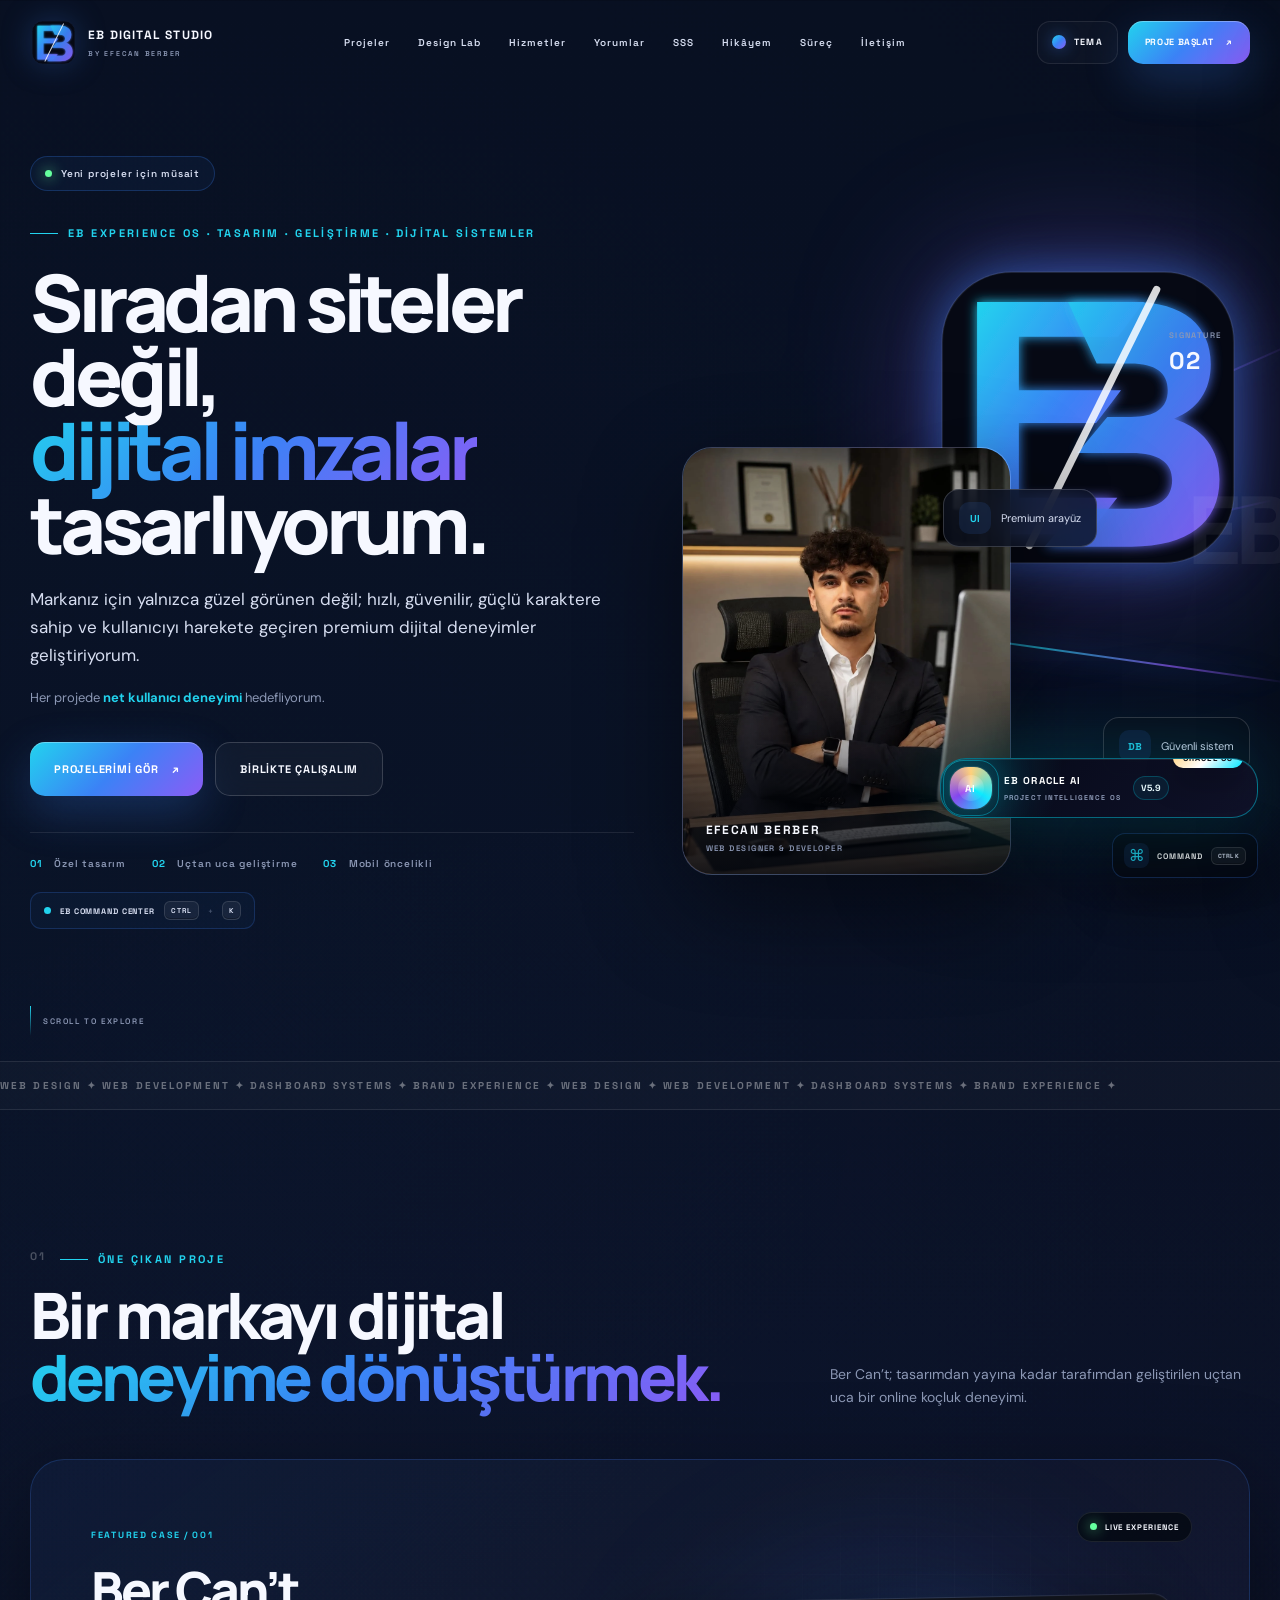
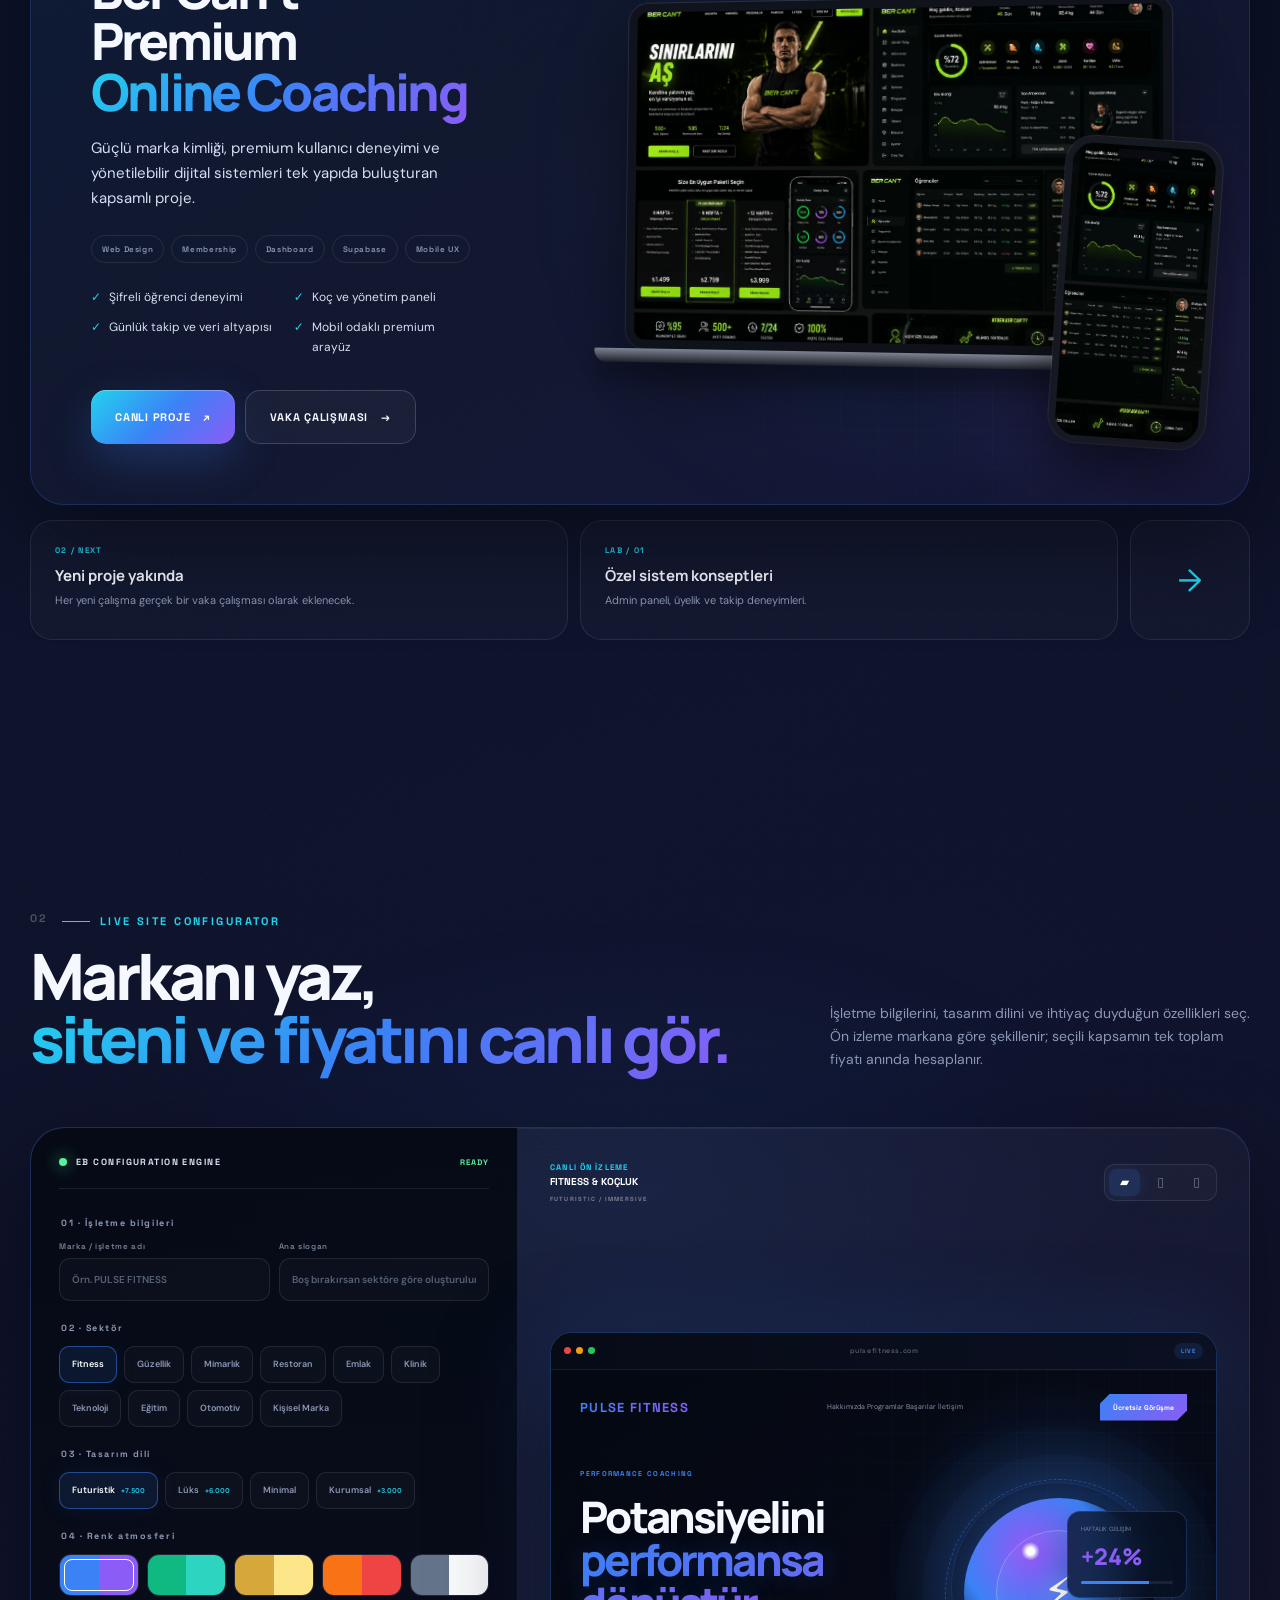
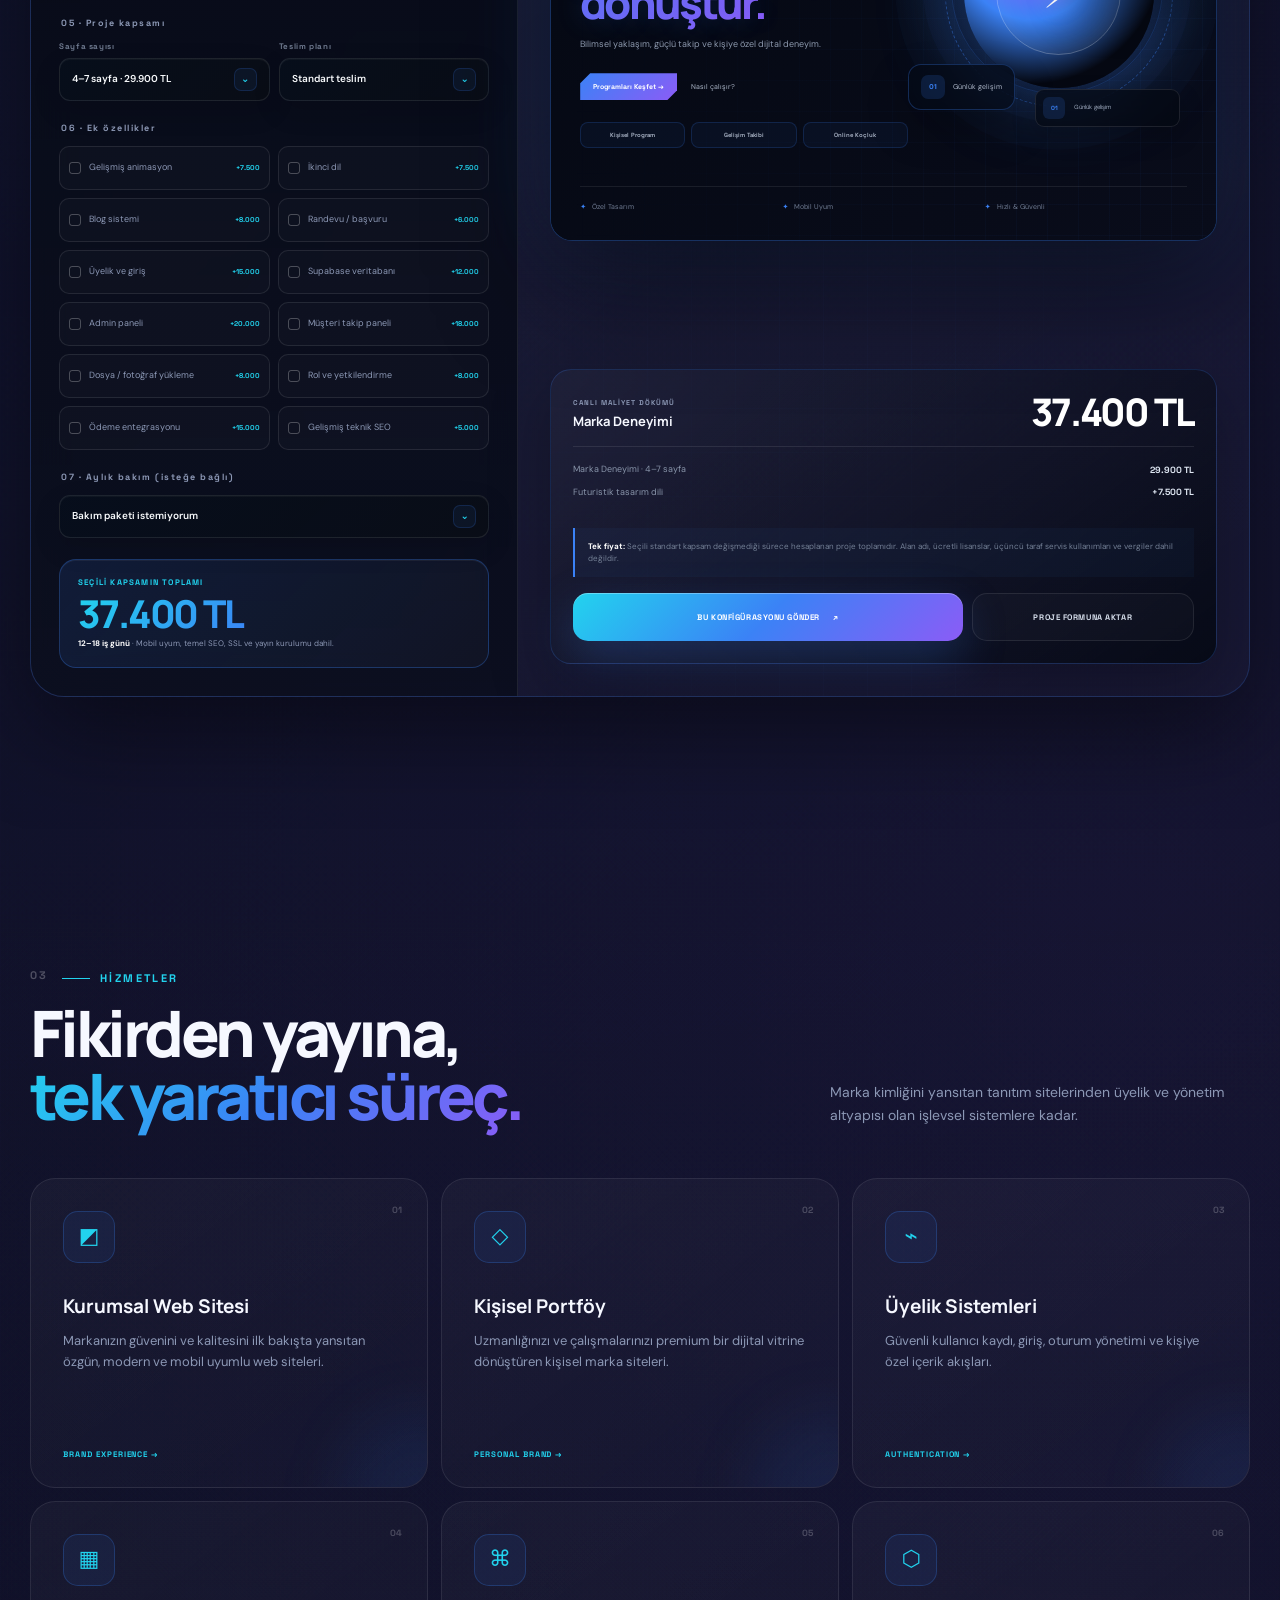
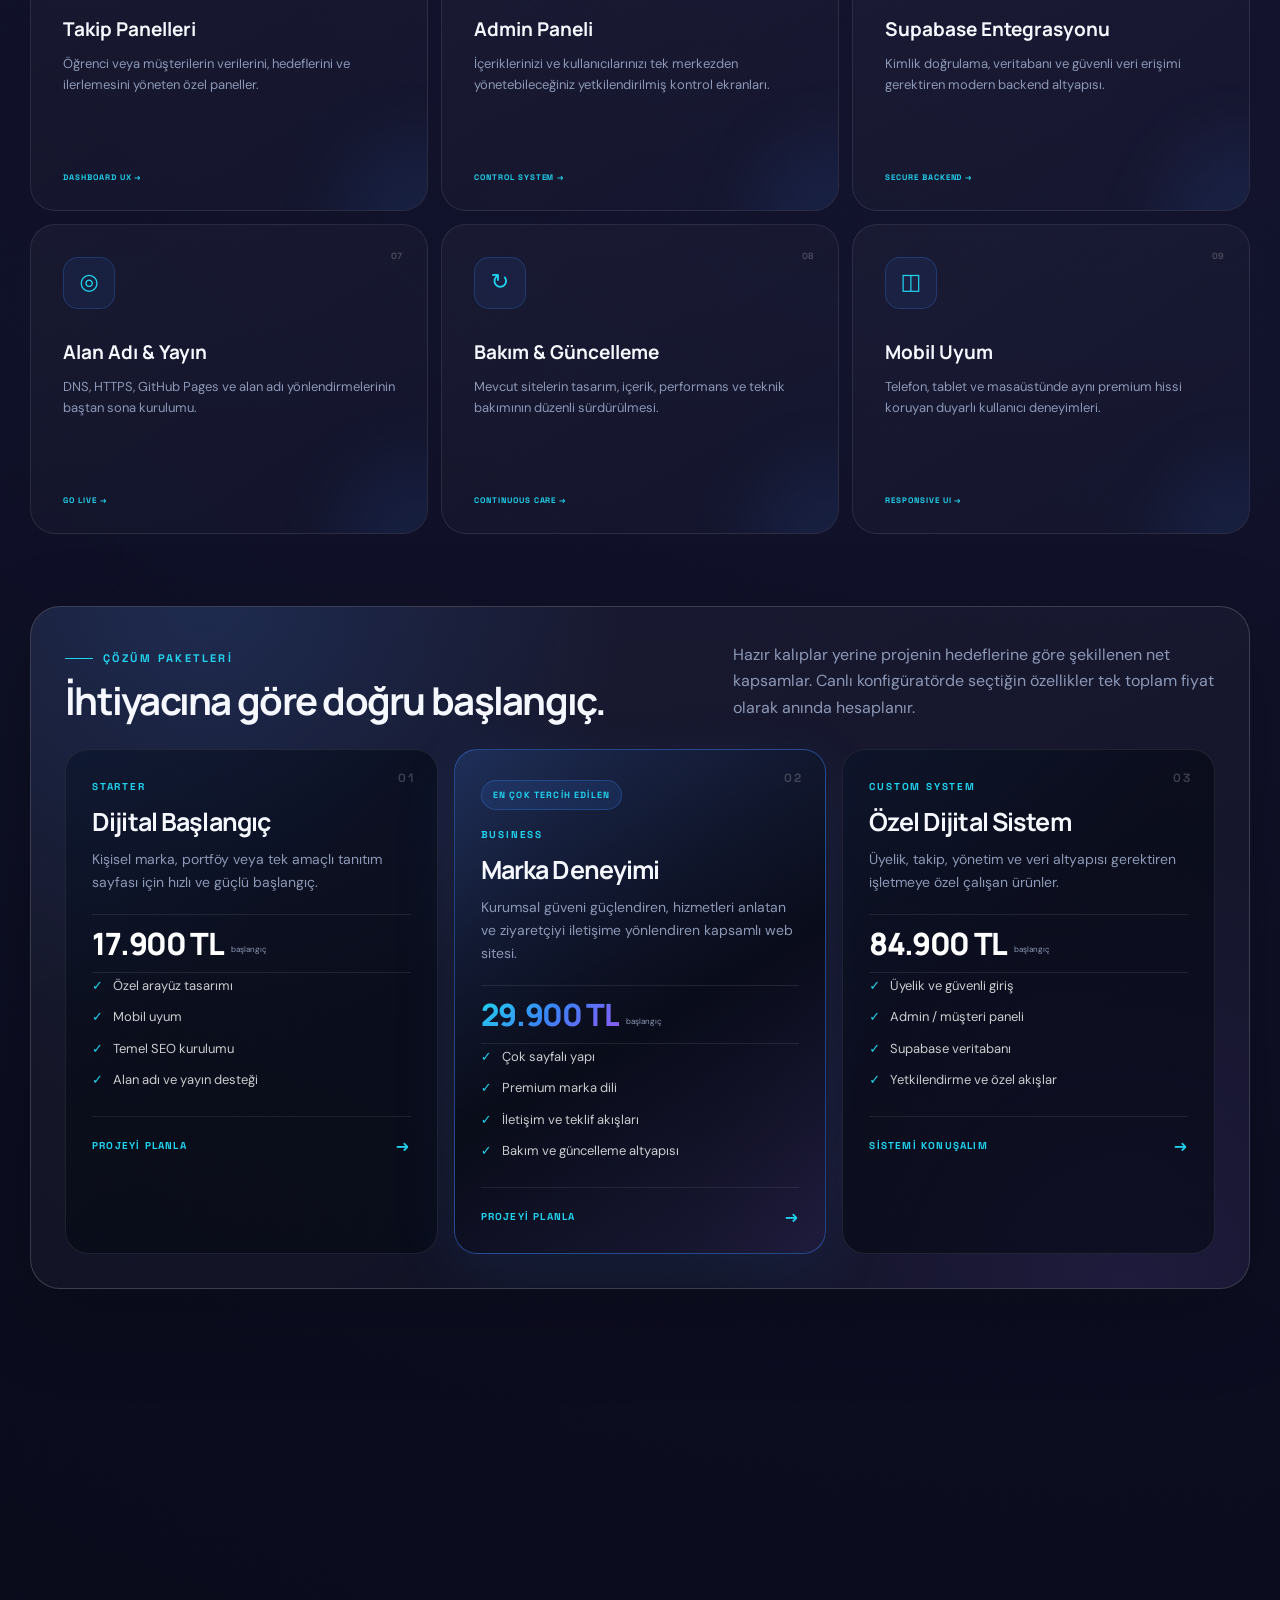
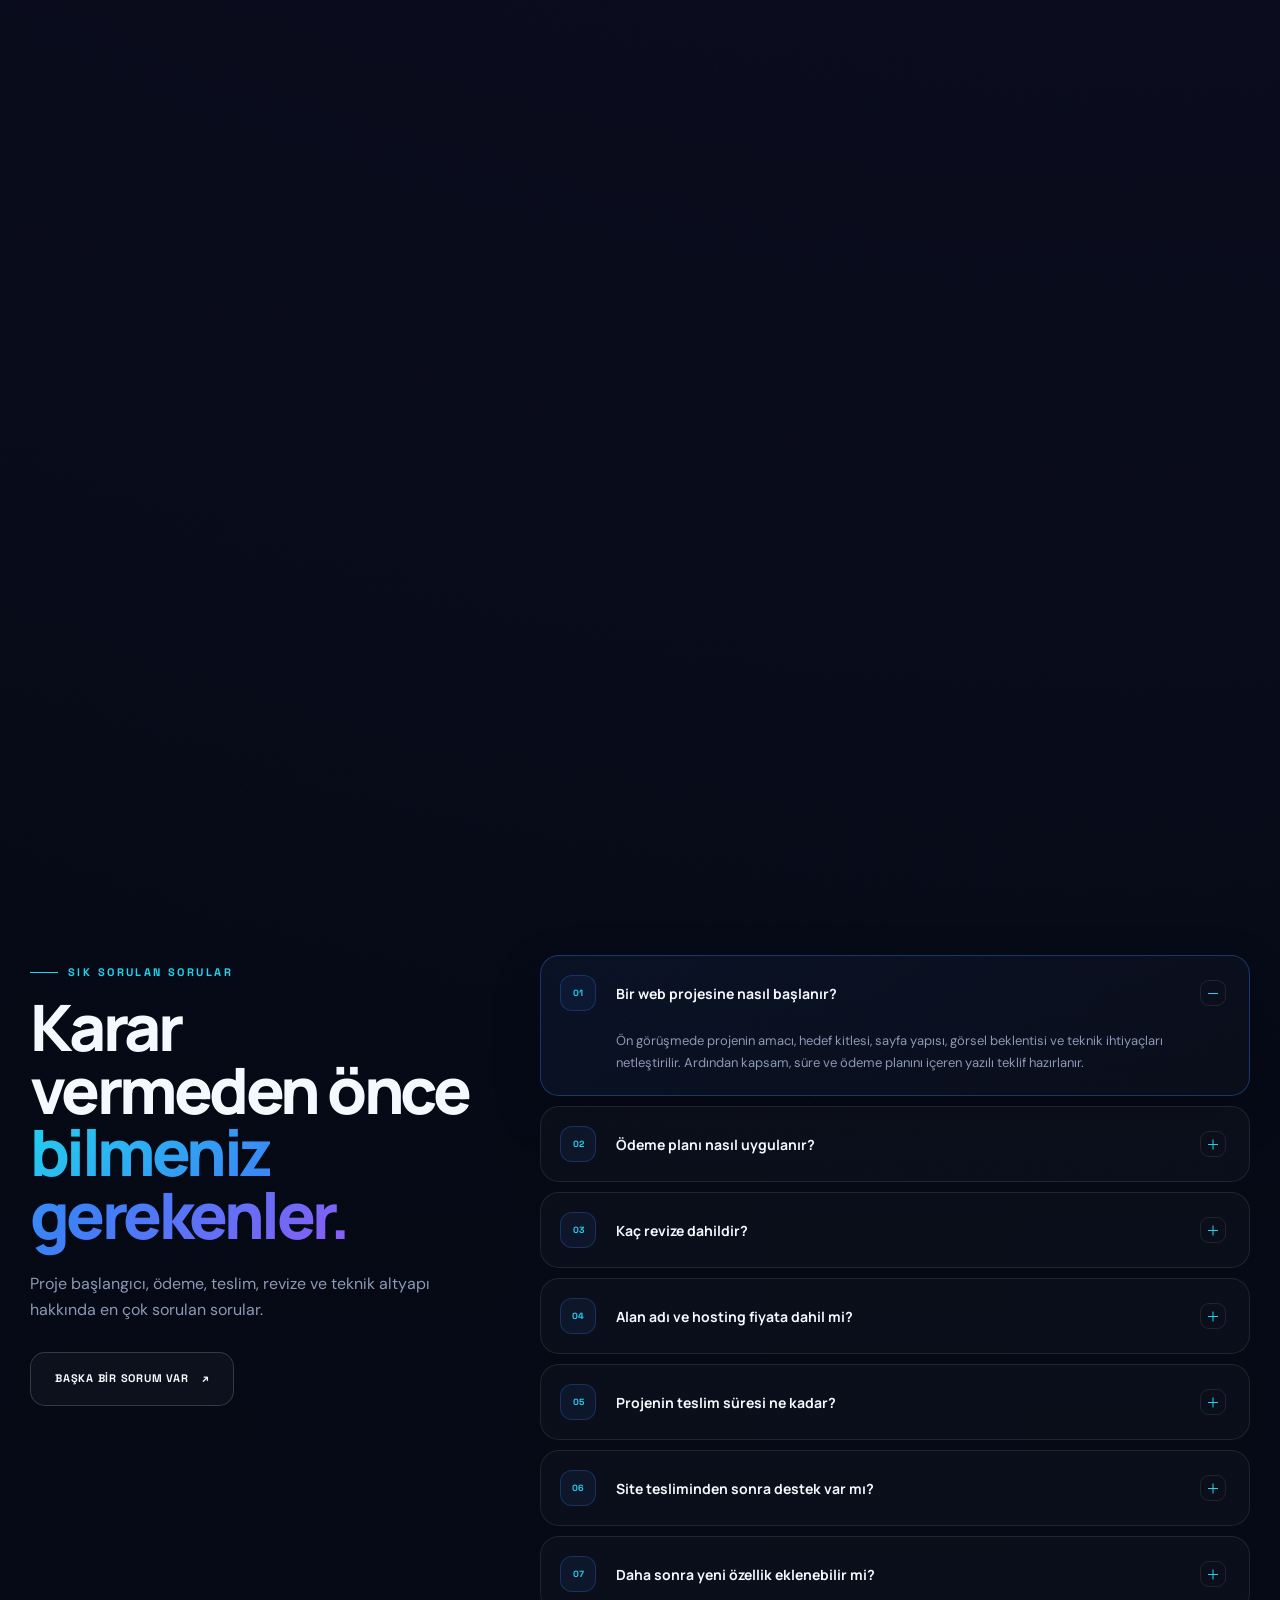
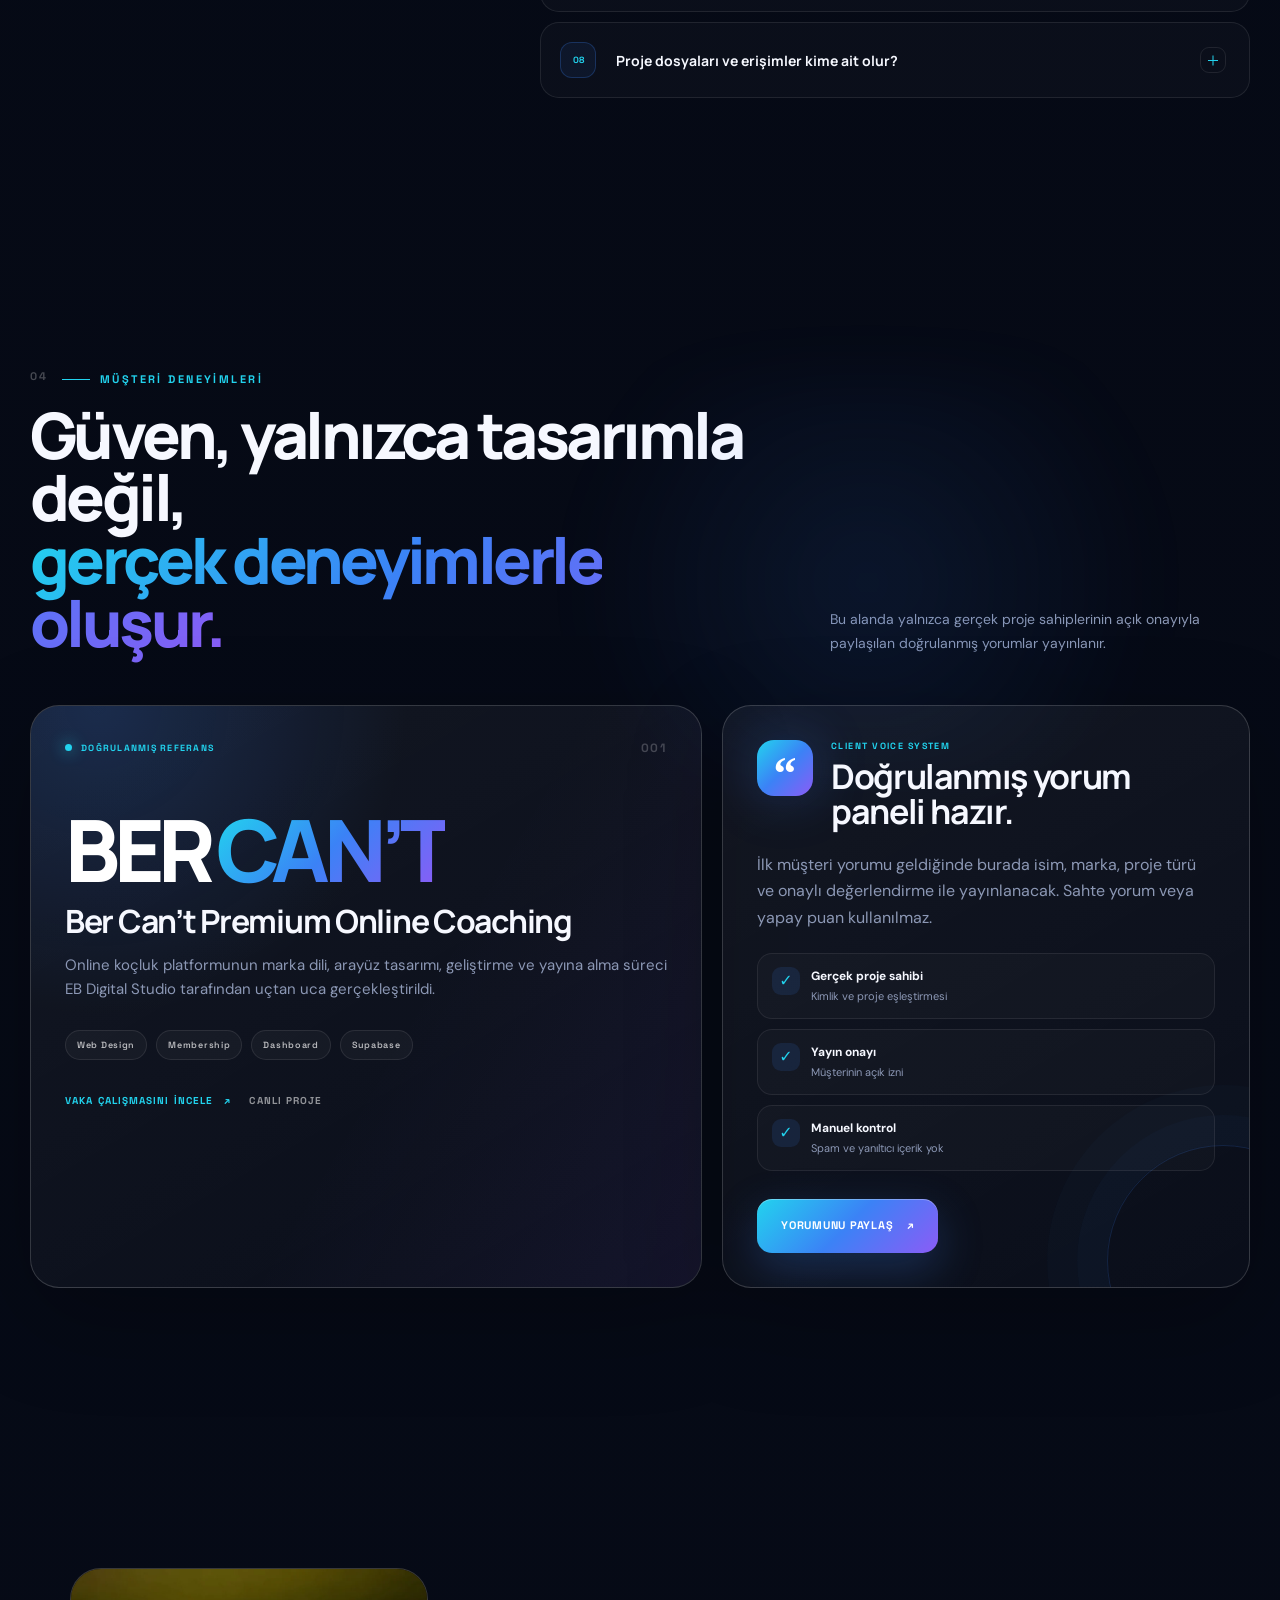
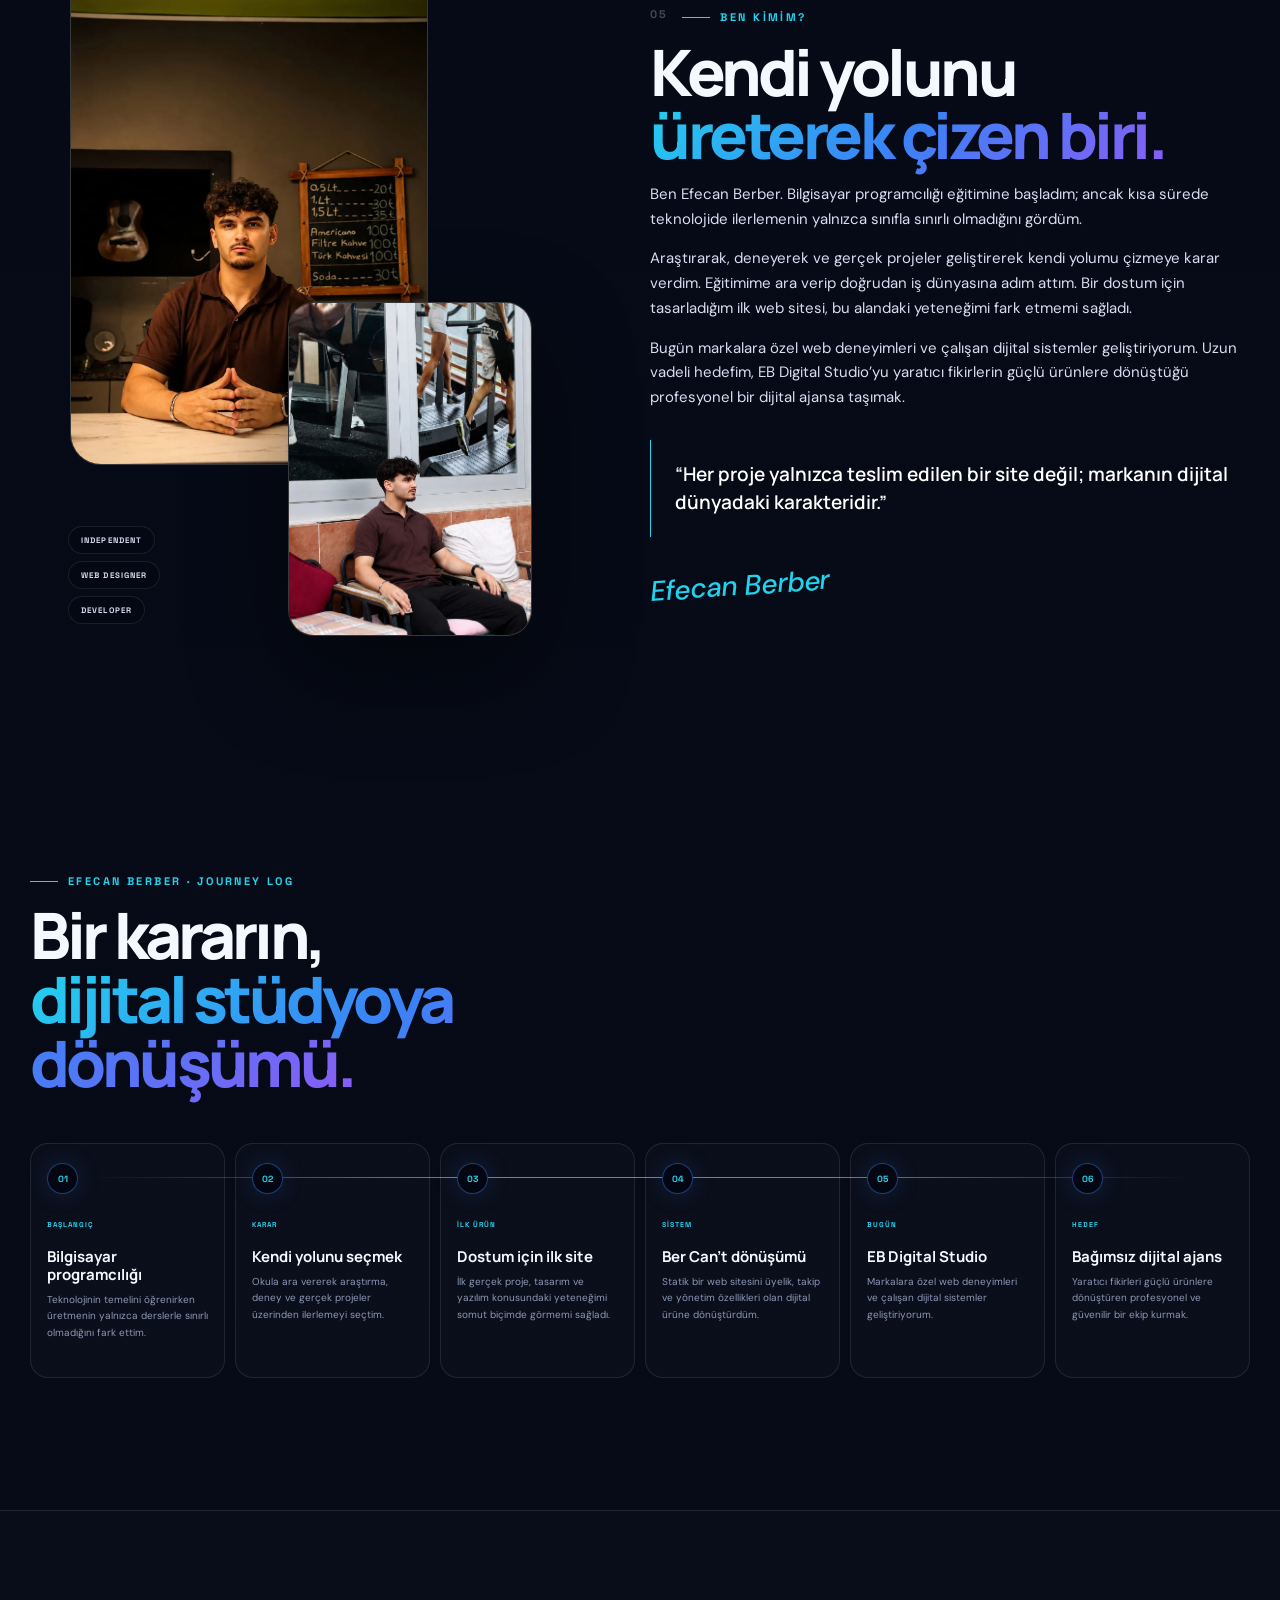
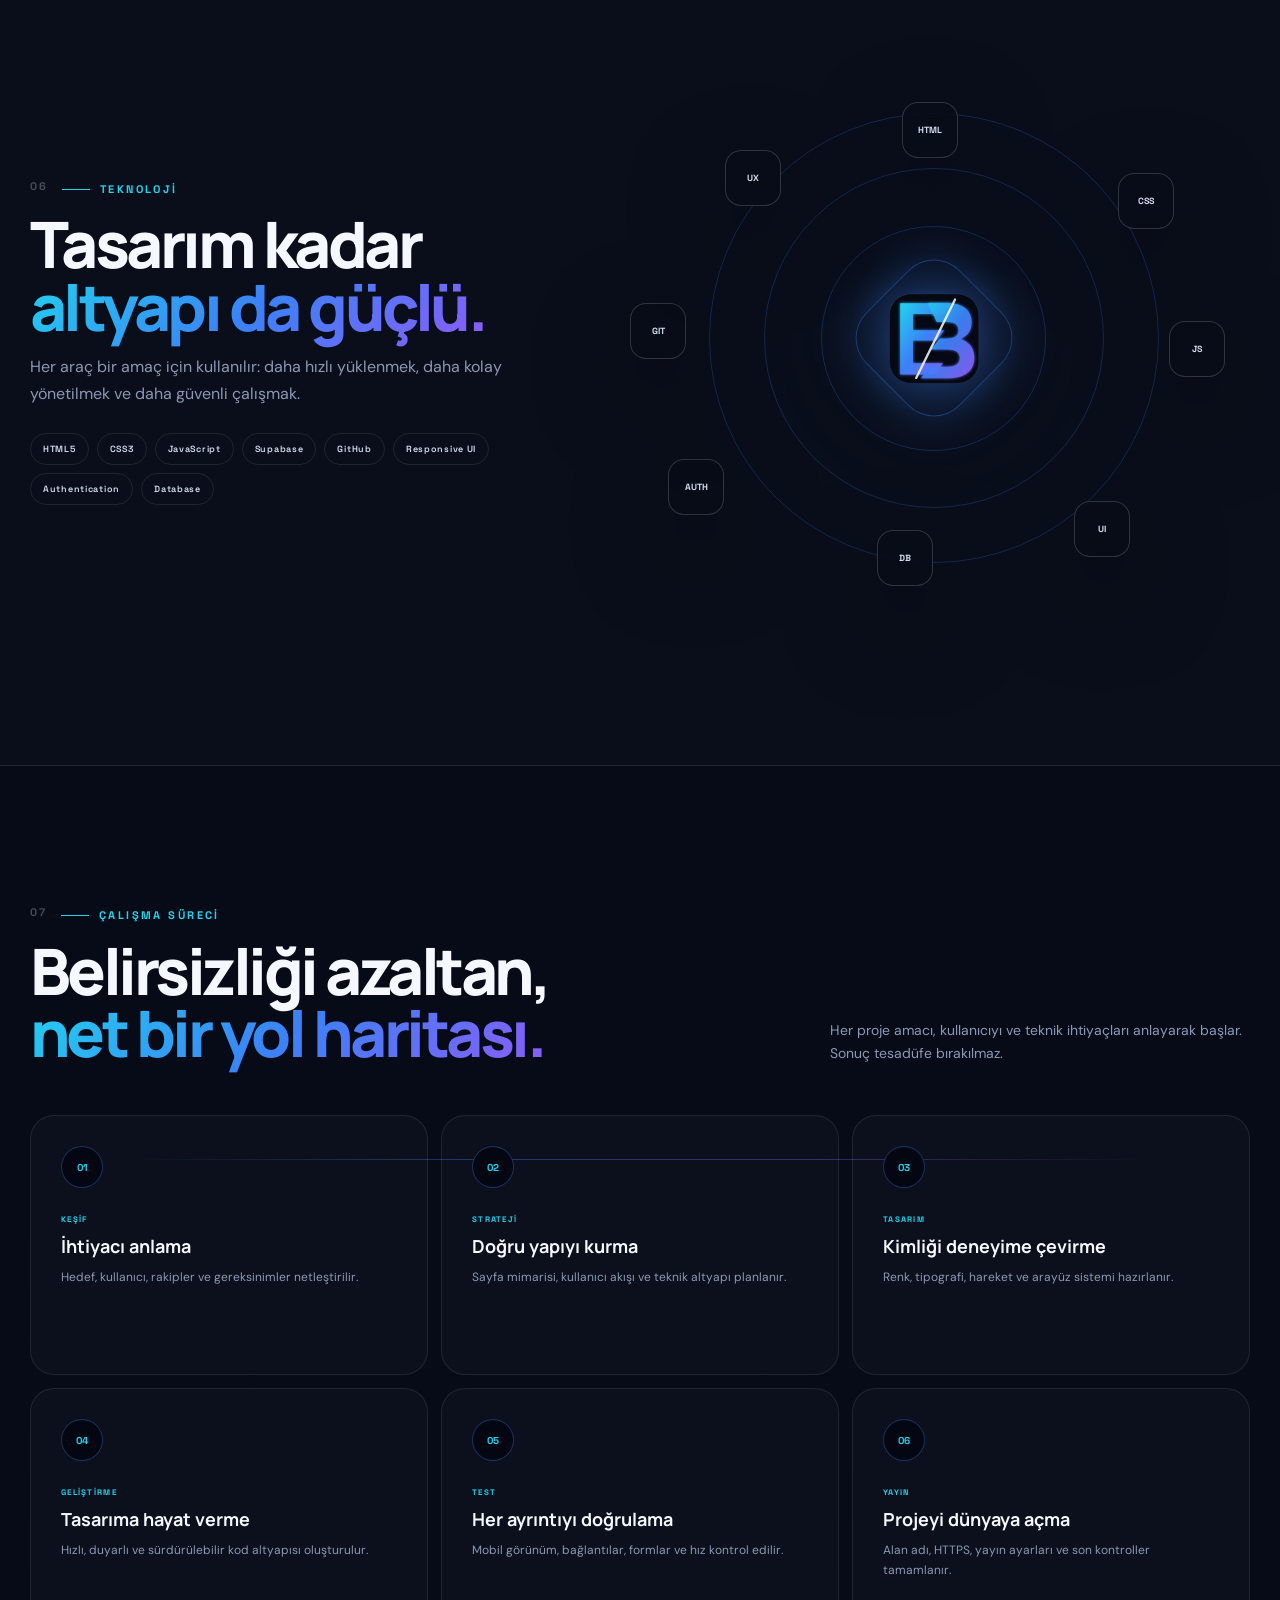
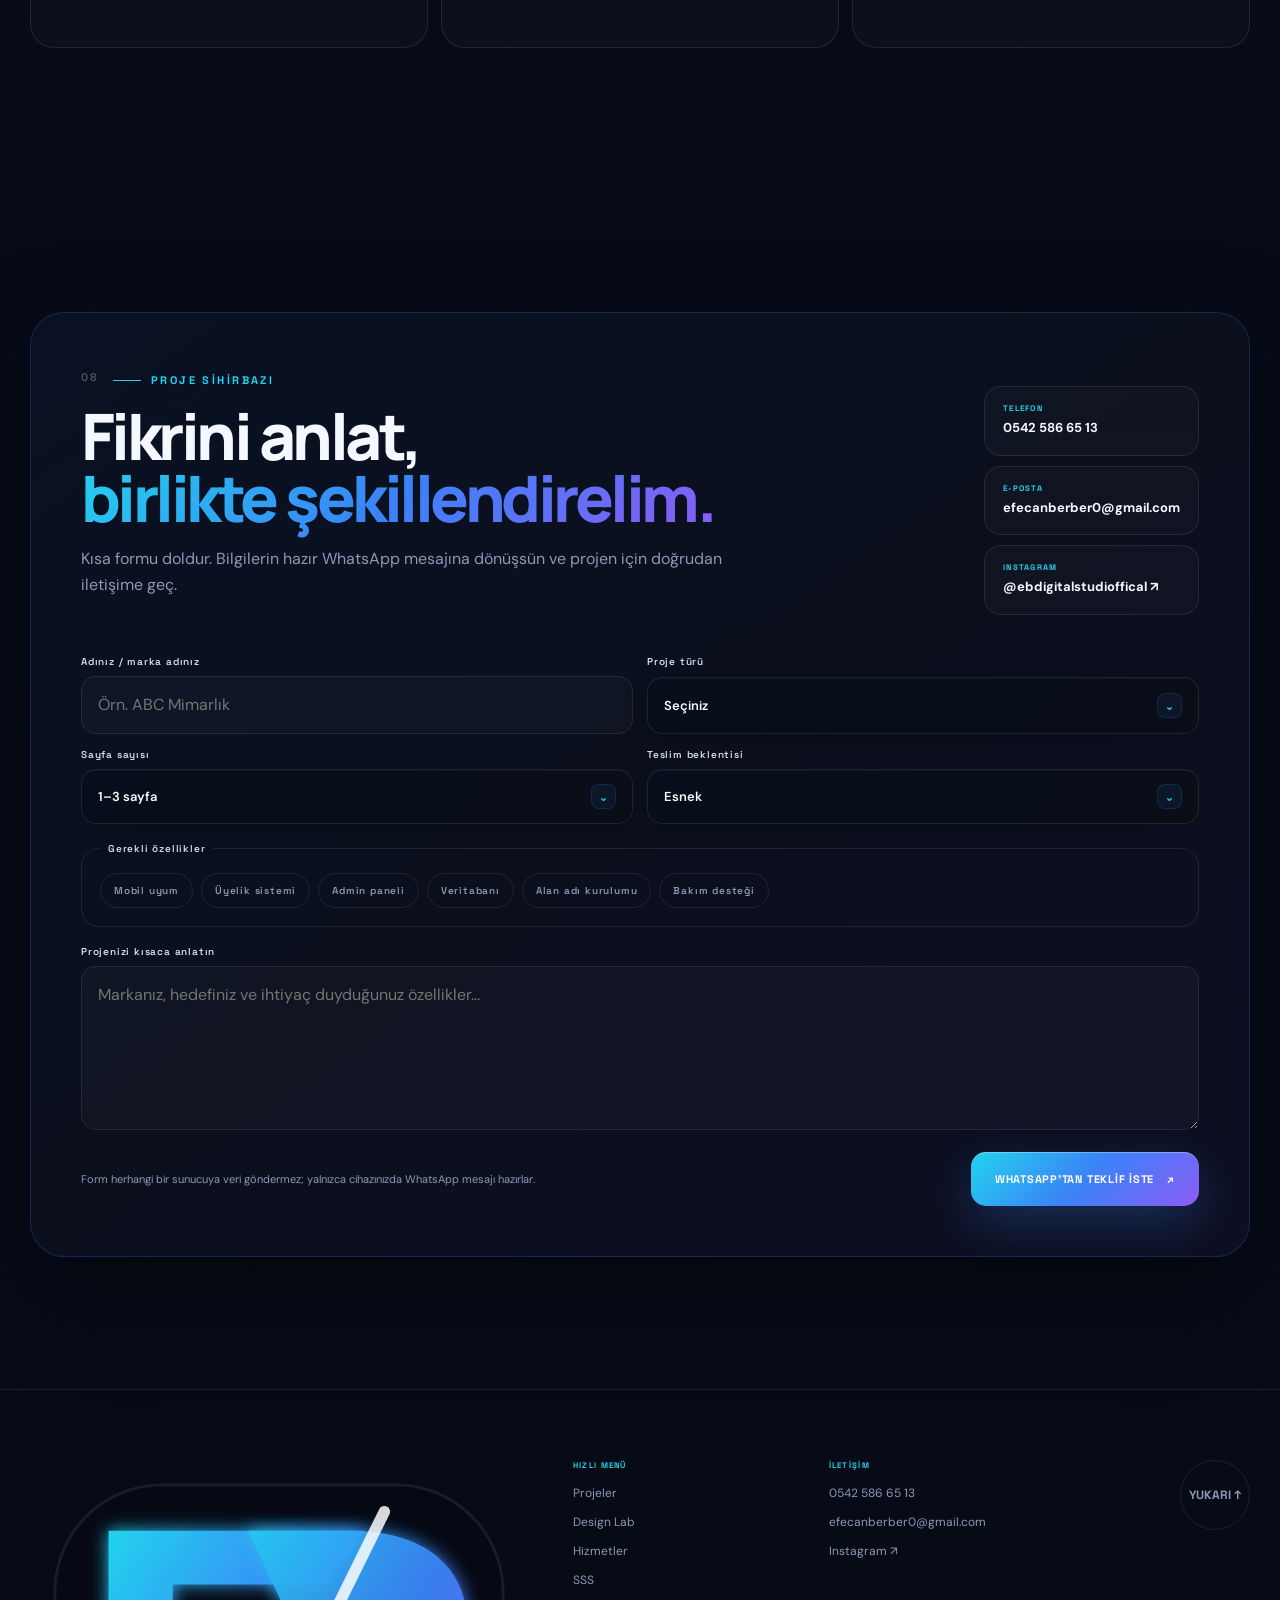
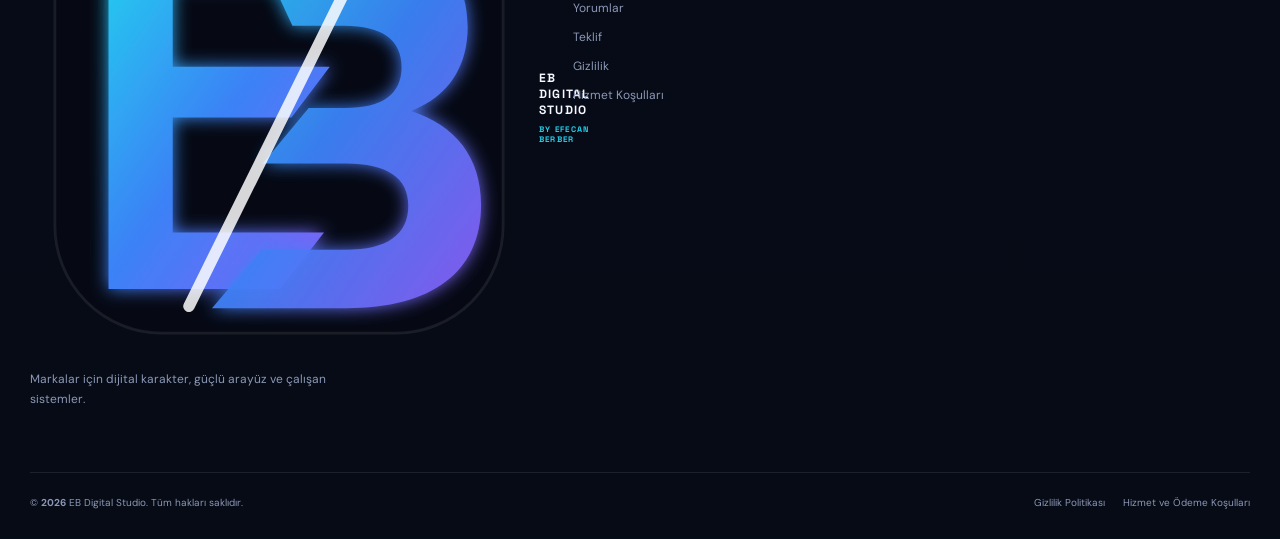
==== index.html @ a38df156 "Add files via upload" ====
<!doctype html>
<html lang="tr" data-theme="ocean" data-motion="full">
<head>
  <meta charset="utf-8">
  <meta name="viewport" content="width=device-width,initial-scale=1,viewport-fit=cover">
  <link rel="canonical" href="https://ebdigitalstudio.com.tr/">
  <meta property="og:url" content="https://ebdigitalstudio.com.tr/">
  <meta name="theme-color" content="#050814">
  <title>EB Digital Studio | Efecan Berber Web Tasarım ve Yazılım</title>
  <meta name="description" content="EB Digital Studio, Efecan Berber tarafından kurulan web tasarım ve yazılım stüdyosudur. Kurumsal web siteleri, üyelik sistemleri, admin panelleri ve işletmelere özel dijital çözümler geliştirir.">
  <meta name="robots" content="index,follow,max-image-preview:large">
  <meta property="og:type" content="website">
  <meta property="og:locale" content="tr_TR">
  <meta property="og:site_name" content="EB Digital Studio">
  <meta property="og:title" content="EB Digital Studio | Web Tasarım ve Yazılım">
  <meta property="og:description" content="Efecan Berber tarafından tasarlanan premium web siteleri, üyelik sistemleri, admin panelleri ve işletmelere özel dijital çözümler.">
  <meta property="og:image" content="https://ebdigitalstudio.com.tr/assets/og-image.jpg">
  <meta property="og:image:alt" content="EB Digital Studio — Efecan Berber web tasarım ve yazılım stüdyosu">
  <meta name="twitter:card" content="summary_large_image">
  <meta name="twitter:title" content="EB Digital Studio | Web Tasarım ve Yazılım">
  <meta name="twitter:description" content="Premium web tasarımı, üyelik sistemleri, admin panelleri ve özel dijital çözümler.">
  <meta name="twitter:image" content="https://ebdigitalstudio.com.tr/assets/og-image.jpg">
  <script type="application/ld+json">
  {
    "@context":"https://schema.org",
    "@graph":[
      {
        "@type":"Organization",
        "@id":"https://ebdigitalstudio.com.tr/#organization",
        "name":"EB Digital Studio",
        "url":"https://ebdigitalstudio.com.tr/",
        "logo":"https://ebdigitalstudio.com.tr/assets/logo-ocean.svg",
        "founder":{"@id":"https://ebdigitalstudio.com.tr/#efecan-berber"},
        "email":"mailto:efecanberber0@gmail.com",
        "telephone":"+905425866513",
        "sameAs":["https://www.instagram.com/ebdigitalstudioffical/"]
      },
      {
        "@type":"Person",
        "@id":"https://ebdigitalstudio.com.tr/#efecan-berber",
        "name":"Efecan Berber",
        "url":"https://ebdigitalstudio.com.tr/#about",
        "jobTitle":"Web Designer & Developer",
        "worksFor":{"@id":"https://ebdigitalstudio.com.tr/#organization"}
      },
      {
        "@type":"WebSite",
        "@id":"https://ebdigitalstudio.com.tr/#website",
        "url":"https://ebdigitalstudio.com.tr/",
        "name":"EB Digital Studio",
        "publisher":{"@id":"https://ebdigitalstudio.com.tr/#organization"},
        "inLanguage":"tr-TR"
      }
    ]
  }
  </script>

  <script type="application/ld+json">
  {
    "@context":"https://schema.org",
    "@type":"FAQPage",
    "mainEntity":[
      {"@type":"Question","name":"Bir web projesine nasıl başlanır?","acceptedAnswer":{"@type":"Answer","text":"İlk görüşmede projenin hedefi, sayfa yapısı, tasarım beklentisi ve teknik ihtiyaçları netleştirilir. Yazılı teklif ve kapsam onaylandıktan sonra başlangıç ödemesiyle çalışma başlar."}},
      {"@type":"Question","name":"Ödeme planı nasıl uygulanır?","acceptedAnswer":{"@type":"Answer","text":"Standart projelerde ödeme planı yüzde 40 başlangıç, yüzde 30 tasarım onayı ve yüzde 30 yayın öncesi şeklindedir. Projeye özel farklı bir plan varsa yazılı teklifte belirtilir."}},
      {"@type":"Question","name":"Kaç revize dahildir?","acceptedAnswer":{"@type":"Answer","text":"Revize sayısı ve kapsamı proje teklifinde açıkça belirtilir. Kapsam dışı yeni sayfa, özellik veya yön değişiklikleri ayrıca fiyatlandırılır."}},
      {"@type":"Question","name":"Alan adı, hosting ve üçüncü taraf servis ücretleri fiyata dahil mi?","acceptedAnswer":{"@type":"Answer","text":"Aksi yazılı olarak belirtilmedikçe alan adı, ücretli hosting, lisans, e-posta, ödeme kuruluşu ve üçüncü taraf servis bedelleri müşteriye aittir. GitHub Pages gibi ücretsiz altyapılar uygun projelerde kullanılabilir."}},
      {"@type":"Question","name":"Ortalama teslim süresi nedir?","acceptedAnswer":{"@type":"Answer","text":"Kurumsal web projeleri çoğunlukla 2–4 hafta içinde tamamlanır. Üyelik, veritabanı, admin paneli ve takip sistemi içeren projelerde süre teknik kapsama göre uzar."}},
      {"@type":"Question","name":"Site teslim edildikten sonra destek veriliyor mu?","acceptedAnswer":{"@type":"Answer","text":"Teklifte belirtilen yayın sonrası destek süresi boyunca teknik kontroller sağlanır. Devam eden bakım ve içerik güncellemeleri aylık bakım paketiyle sürdürülebilir."}},
      {"@type":"Question","name":"Sonradan yeni özellik eklenebilir mi?","acceptedAnswer":{"@type":"Answer","text":"Evet. Mevcut altyapı uygun olduğu sürece yeni sayfalar, formlar, üyelik, veritabanı, admin paneli ve diğer özellikler ayrı kapsam olarak eklenebilir."}},
      {"@type":"Question","name":"Site dosyaları ve erişimler kime ait olur?","acceptedAnswer":{"@type":"Answer","text":"Tam ödeme tamamlandıktan sonra sözleşmede belirtilen proje dosyaları ve müşteri adına açılan alan adı veya servis erişimleri müşteriye teslim edilir. Üçüncü taraf lisans koşulları ayrıca geçerlidir."}}
    ]
  }
  </script>
  <link rel="icon" href="assets/logo-ocean.svg" type="image/svg+xml">
  <link rel="manifest" href="manifest.webmanifest">
  <link rel="preconnect" href="https://fonts.googleapis.com">
  <link rel="preconnect" href="https://fonts.gstatic.com" crossorigin>
  <link href="https://fonts.googleapis.com/css2?family=DM+Sans:wght@400;500;600;700&family=Manrope:wght@500;600;700;800&family=Space+Grotesk:wght@500;600;700&display=swap" rel="stylesheet">
  <script>try{document.documentElement.dataset.motion=localStorage.getItem('eb-motion')||'full'}catch(e){document.documentElement.dataset.motion='full'};document.documentElement.classList.add('js')</script>
  <link rel="stylesheet" href="css/style.css?v=5.5">
  <link rel="stylesheet" href="css/experience.css?v=5.5">
  <link rel="stylesheet" href="css/ai-assistant.css?v=5.9">
</head>
<body>
  <div id="top" class="top-anchor" aria-hidden="true"></div>
  <a class="skip-link" href="#content">İçeriğe geç</a>
  <div class="noise" aria-hidden="true"></div>
  <canvas id="particleCanvas" aria-hidden="true"></canvas>
  <div class="ambient ambient-a" aria-hidden="true"></div>
  <div class="ambient ambient-b" aria-hidden="true"></div>
  <div class="scroll-progress" aria-hidden="true"><span></span></div>

  <div class="intro" id="intro" aria-hidden="true">
    <div class="intro-grid"></div>
    <div class="intro-core">
      <img src="assets/logo-ocean.svg" data-theme-logo alt="" class="intro-logo">
      <p>EB DIGITAL STUDIO</p>
      <div class="intro-line"><span></span></div>
      <small>CRAFTING DIGITAL SIGNATURES</small>
    </div>
  </div>

  <div class="cursor-dot" aria-hidden="true"></div>
  <div class="cursor-ring" aria-hidden="true"><span></span></div>

  <header class="site-header">
    <div class="container nav-shell">
      <a class="brand magnetic" href="#top" aria-label="EB Digital Studio ana sayfa">
        <img class="brand-mark" src="assets/logo-ocean.svg" data-theme-logo alt="">
        <span><strong>EB DIGITAL STUDIO</strong><small>BY EFECAN BERBER</small></span>
      </a>
      <nav class="desktop-nav" aria-label="Ana menü">
        <a href="#work">Projeler</a><a href="#lab">Design Lab</a><a href="#services">Hizmetler</a><a href="#reviews">Yorumlar</a><a href="#faq">SSS</a><a href="#about">Hikâyem</a><a href="#process">Süreç</a><a href="#contact">İletişim</a>
      </nav>
      <div class="nav-actions">
        <button class="theme-trigger magnetic" type="button" data-theme-open aria-expanded="false"><span class="theme-orb"></span><span>TEMA</span></button>
        <a class="button button-primary nav-cta magnetic" href="#contact">PROJE BAŞLAT <span>↗</span></a>
        <button class="menu-toggle" type="button" aria-label="Menüyü aç" aria-expanded="false"><span></span><span></span></button>
      </div>
    </div>
  </header>

  <nav class="mobile-menu" id="mobileMenu" aria-hidden="true">
    <a href="#work">Projeler</a><a href="#lab">Design Lab</a><a href="#services">Hizmetler</a><a href="#reviews">Yorumlar</a><a href="#faq">SSS</a><a href="#about">Hikâyem</a><a href="#process">Süreç</a><a href="#contact">İletişim</a>
    <button type="button" data-theme-open><span class="theme-orb"></span> Temayı değiştir</button>
  </nav>

  <aside class="theme-panel" aria-hidden="true" aria-label="Renk teması seçimi">
    <div class="theme-panel-head"><div><span class="eyebrow">SIGNATURE THEMES</span><h2>Atmosferini seç.</h2></div><button class="icon-button" type="button" data-theme-close aria-label="Tema panelini kapat">×</button></div>
    <p>Renk seçimi; ışıkları, logoyu, butonları, imleci ve arka plan atmosferini birlikte değiştirir.</p>
    <div class="theme-grid">
      <button class="theme-option" type="button" data-theme-value="ocean"><span class="swatches ocean"><i></i><i></i><i></i></span><span><strong>Ocean Blue</strong><small>Güven · Teknoloji</small></span><b>01</b></button>
      <button class="theme-option" type="button" data-theme-value="nebula"><span class="swatches nebula"><i></i><i></i><i></i></span><span><strong>Purple Nebula</strong><small>Yaratıcılık · Cesaret</small></span><b>02</b></button>
      <button class="theme-option" type="button" data-theme-value="emerald"><span class="swatches emerald"><i></i><i></i><i></i></span><span><strong>Emerald Tech</strong><small>Denge · Modernlik</small></span><b>03</b></button>
      <button class="theme-option" type="button" data-theme-value="sunset"><span class="swatches sunset"><i></i><i></i><i></i></span><span><strong>Sunset Fire</strong><small>Enerji · Etki</small></span><b>04</b></button>
      <button class="theme-option" type="button" data-theme-value="gold"><span class="swatches gold"><i></i><i></i><i></i></span><span><strong>Gold Elegance</strong><small>Prestij · Lüks</small></span><b>05</b></button>
      <button class="theme-option" type="button" data-theme-value="silver"><span class="swatches silver"><i></i><i></i><i></i></span><span><strong>Silver Minimal</strong><small>Sadelik · Netlik</small></span><b>06</b></button>
    </div>
    <section class="motion-settings" aria-labelledby="motionTitle">
      <div class="motion-heading"><div><span class="eyebrow">MOTION ENGINE</span><h3 id="motionTitle">Animasyon modu</h3></div><span class="motion-status" data-motion-status>TAM</span></div>
      <p>Bu cihazda animasyon görünmüyorsa <strong>Tam</strong> modunu seç. Tercihin bu cihazda saklanır.</p>
      <div class="motion-options" role="group" aria-label="Animasyon modu seçimi">
        <button type="button" data-motion-value="full"><b>Tam</b><small>Sinematik deneyim</small></button>
        <button type="button" data-motion-value="system"><b>Sistem</b><small>Cihaz ayarını izle</small></button>
        <button type="button" data-motion-value="reduced"><b>Azaltılmış</b><small>Daha sakin görünüm</small></button>
      </div>
    </section>
    <button class="button button-secondary theme-reset" type="button">Varsayılan temaya dön</button>
  </aside>
  <div class="panel-backdrop" data-theme-close></div>

  <main id="content">
    <section class="hero section-pad">
      <div class="container hero-grid">
        <div class="hero-copy reveal">
          <div class="status-pill"><i></i> Yeni projeler için müsait</div>
          <span class="eyebrow">EB EXPERIENCE OS · TASARIM · GELİŞTİRME · DİJİTAL SİSTEMLER</span>
          <h1>Sıradan siteler değil,<br><span class="gradient-text">dijital imzalar</span><br>tasarlıyorum.</h1>
          <p>Markanız için yalnızca güzel görünen değil; hızlı, güvenilir, güçlü karaktere sahip ve kullanıcıyı harekete geçiren premium dijital deneyimler geliştiriyorum.</p>
          <div class="rotating-line">Her projede <strong data-rotate-word>kusursuz detay</strong> hedefliyorum.</div>
          <div class="hero-actions"><a class="button button-primary magnetic" href="#work">PROJELERİMİ GÖR <span>↗</span></a><a class="button button-secondary magnetic" href="#contact">BİRLİKTE ÇALIŞALIM</a></div>
          <div class="hero-proof"><span><b>01</b> Özel tasarım</span><span><b>02</b> Uçtan uca geliştirme</span><span><b>03</b> Mobil öncelikli</span></div>
          <button class="os-hint" type="button" data-command-open aria-label="Komut merkezini aç">
            <span class="os-pulse"></span><strong>EB COMMAND CENTER</strong><kbd>CTRL</kbd><i>+</i><kbd>K</kbd>
          </button>
        </div>

        <div class="hero-stage reveal" data-delay="110">
          <div class="beam beam-one"></div><div class="beam beam-two"></div><div class="beam beam-three"></div>
          <div class="signature-mark" data-tilt>
            <div class="signature-glow"></div>
            <img src="assets/logo-ocean.svg" data-theme-logo alt="EB Digital Studio monogramı">
            <span>EB</span>
          </div>
          <div class="portrait-shell" data-tilt>
            <div class="portrait-frame"><img src="assets/portrait-hero.webp" alt="Efecan Berber, EB Digital Studio kurucusu" width="1122" height="1402" fetchpriority="high"></div>
            <div class="portrait-label"><strong>EFECAN BERBER</strong><small>WEB DESIGNER & DEVELOPER</small></div>
          </div>
          <div class="float-chip chip-a"><b>UI</b><span>Premium arayüz</span></div>
          <div class="float-chip chip-b"><b>DB</b><span>Güvenli sistem</span></div>
          <div class="edition-badge">SIGNATURE<br><strong>02</strong></div>
        </div>
      </div>
      <div class="container scroll-cue"><span></span> SCROLL TO EXPLORE</div>
    </section>

    <div class="marquee" aria-hidden="true"><div>WEB DESIGN ✦ WEB DEVELOPMENT ✦ DASHBOARD SYSTEMS ✦ BRAND EXPERIENCE ✦ WEB DESIGN ✦ WEB DEVELOPMENT ✦ DASHBOARD SYSTEMS ✦ BRAND EXPERIENCE ✦</div></div>

    <section class="section-pad project-section" id="work">
      <div class="container">
        <div class="section-heading reveal"><div><span class="section-no">01</span><span class="eyebrow">ÖNE ÇIKAN PROJE</span><h2>Bir markayı dijital<br><span class="gradient-text">deneyime dönüştürmek.</span></h2></div><p>Ber Can’t; tasarımdan yayına kadar tarafımdan geliştirilen uçtan uca bir online koçluk deneyimi.</p></div>
        <article class="featured-project tilt-card reveal" data-tilt>
          <div class="project-copy">
            <span class="project-kicker">FEATURED CASE / 001</span>
            <h3>Ber Can’t Premium<br><span class="gradient-text">Online Coaching</span></h3>
            <p>Güçlü marka kimliği, premium kullanıcı deneyimi ve yönetilebilir dijital sistemleri tek yapıda buluşturan kapsamlı proje.</p>
            <div class="tag-list"><span>Web Design</span><span>Membership</span><span>Dashboard</span><span>Supabase</span><span>Mobile UX</span></div>
            <ul class="project-points"><li>Şifreli öğrenci deneyimi</li><li>Koç ve yönetim paneli</li><li>Günlük takip ve veri altyapısı</li><li>Mobil odaklı premium arayüz</li></ul>
            <div class="project-actions"><a class="button button-primary magnetic" href="https://bercant.com.tr" target="_blank" rel="noopener">CANLI PROJE <span>↗</span></a><a class="button button-secondary magnetic" href="case-study-bercant.html">VAKA ÇALIŞMASI <span>→</span></a></div>
          </div>
          <div class="device-scene">
            <div class="device-glow"></div>
            <div class="laptop"><div class="laptop-screen"><img src="assets/bercant-project.webp" alt="Ber Can’t proje ön izlemesi" width="1536" height="1024"></div><div class="laptop-base"></div></div>
            <div class="phone"><div class="phone-notch"></div><img src="assets/bercant-project.webp" alt="Ber Can’t mobil görünüm ön izlemesi"></div>
            <span class="live-badge"><i></i> LIVE EXPERIENCE</span>
          </div>
        </article>
        <div class="project-strip reveal">
          <div><span>02 / NEXT</span><strong>Yeni proje yakında</strong><small>Her yeni çalışma gerçek bir vaka çalışması olarak eklenecek.</small></div>
          <div><span>LAB / 01</span><strong>Özel sistem konseptleri</strong><small>Admin paneli, üyelik ve takip deneyimleri.</small></div>
          <div class="project-arrow">→</div>
        </div>
      </div>
    </section>


    <section class="section-pad lab-section" id="lab">
      <div class="container">
        <div class="section-heading reveal">
          <div><span class="section-no">02</span><span class="eyebrow">LIVE SITE CONFIGURATOR</span>
            <h2>Markanı yaz,<br><span class="gradient-text">siteni ve fiyatını canlı gör.</span></h2>
          </div>
          <p>İşletme bilgilerini, tasarım dilini ve ihtiyaç duyduğun özellikleri seç. Ön izleme markana göre şekillenir; seçili kapsamın tek toplam fiyatı anında hesaplanır.</p>
        </div>

        <div class="design-lab design-lab-v5 reveal">
          <div class="lab-controls">
            <div class="lab-system-head">
              <span><i></i> EB CONFIGURATION ENGINE</span><b data-lab-status>READY</b>
            </div>

            <fieldset class="lab-group lab-business-info">
              <legend>01 · İşletme bilgileri</legend>
              <div class="lab-input-grid">
                <label><span>Marka / işletme adı</span><input type="text" maxlength="30" placeholder="Örn. Atlas Fitness" data-lab-input="brand"></label>
                <label><span>Ana slogan</span><input type="text" maxlength="70" placeholder="Boş bırakırsan sektöre göre oluşturulur" data-lab-input="slogan"></label>
              </div>
            </fieldset>

            <fieldset class="lab-group">
              <legend>02 · Sektör</legend>
              <div class="lab-pills lab-sector-pills" data-lab-group="sector">
                <button type="button" class="is-active" data-value="fitness">Fitness</button>
                <button type="button" data-value="beauty">Güzellik</button>
                <button type="button" data-value="architecture">Mimarlık</button>
                <button type="button" data-value="restaurant">Restoran</button>
                <button type="button" data-value="realestate">Emlak</button>
                <button type="button" data-value="clinic">Klinik</button>
                <button type="button" data-value="technology">Teknoloji</button>
                <button type="button" data-value="education">Eğitim</button>
                <button type="button" data-value="automotive">Otomotiv</button>
                <button type="button" data-value="personal">Kişisel Marka</button>
              </div>
            </fieldset>

            <fieldset class="lab-group">
              <legend>03 · Tasarım dili</legend>
              <div class="lab-pills" data-lab-group="style">
                <button type="button" class="is-active" data-value="futuristic">Futuristik <small>+7.500</small></button>
                <button type="button" data-value="luxury">Lüks <small>+6.000</small></button>
                <button type="button" data-value="minimal">Minimal</button>
                <button type="button" data-value="corporate">Kurumsal <small>+3.000</small></button>
              </div>
            </fieldset>

            <fieldset class="lab-group">
              <legend>04 · Renk atmosferi</legend>
              <div class="lab-color-grid" data-lab-group="palette">
                <button type="button" class="is-active" data-value="electric" aria-label="Elektrik mavi mor"><i></i><i></i></button>
                <button type="button" data-value="emerald" aria-label="Zümrüt turkuaz"><i></i><i></i></button>
                <button type="button" data-value="gold" aria-label="Altın siyah"><i></i><i></i></button>
                <button type="button" data-value="fire" aria-label="Turuncu kırmızı"><i></i><i></i></button>
                <button type="button" data-value="mono" aria-label="Gümüş monokrom"><i></i><i></i></button>
              </div>
            </fieldset>

            <fieldset class="lab-group">
              <legend>05 · Proje kapsamı</legend>
              <div class="lab-select-grid">
                <label><span>Sayfa sayısı</span><select data-lab-select="pages"><option value="starter">1–3 sayfa · 17.900 TL</option><option value="business" selected>4–7 sayfa · 29.900 TL</option><option value="signature">8–12 sayfa · 49.900 TL</option><option value="extended">13+ sayfa · 64.900 TL</option></select></label>
                <label><span>Teslim planı</span><select data-lab-select="deadline"><option value="standard" selected>Standart teslim</option><option value="urgent">Acil teslim · +%25</option></select></label>
              </div>
            </fieldset>

            <fieldset class="lab-group">
              <legend>06 · Ek özellikler</legend>
              <div class="lab-checks lab-feature-grid">
                <label><input type="checkbox" data-lab-feature value="animations"><span>Gelişmiş animasyon <b>+7.500</b></span></label>
                <label><input type="checkbox" data-lab-feature value="language"><span>İkinci dil <b>+7.500</b></span></label>
                <label><input type="checkbox" data-lab-feature value="blog"><span>Blog sistemi <b>+8.000</b></span></label>
                <label><input type="checkbox" data-lab-feature value="appointment"><span>Randevu / başvuru <b>+6.000</b></span></label>
                <label><input type="checkbox" data-lab-feature value="membership"><span>Üyelik ve giriş <b>+15.000</b></span></label>
                <label><input type="checkbox" data-lab-feature value="database"><span>Supabase veritabanı <b>+12.000</b></span></label>
                <label><input type="checkbox" data-lab-feature value="admin"><span>Admin paneli <b>+20.000</b></span></label>
                <label><input type="checkbox" data-lab-feature value="tracking"><span>Müşteri takip paneli <b>+18.000</b></span></label>
                <label><input type="checkbox" data-lab-feature value="uploads"><span>Dosya / fotoğraf yükleme <b>+8.000</b></span></label>
                <label><input type="checkbox" data-lab-feature value="roles"><span>Rol ve yetkilendirme <b>+8.000</b></span></label>
                <label><input type="checkbox" data-lab-feature value="payment"><span>Ödeme entegrasyonu <b>+15.000</b></span></label>
                <label><input type="checkbox" data-lab-feature value="seo"><span>Gelişmiş teknik SEO <b>+5.000</b></span></label>
              </div>
            </fieldset>

            <fieldset class="lab-group">
              <legend>07 · Aylık bakım (isteğe bağlı)</legend>
              <label class="lab-single-select"><select data-lab-select="maintenance"><option value="none">Bakım paketi istemiyorum</option><option value="basic">Temel Bakım · 2.000 TL/ay</option><option value="business">Business Care · 3.500 TL/ay</option><option value="system">System Care · 6.000 TL/ay</option></select></label>
            </fieldset>

            <div class="lab-price-mini" aria-live="polite">
              <span>SEÇİLİ KAPSAMIN TOPLAMI</span>
              <strong data-lab-total>37.400 TL</strong>
              <small><b data-lab-delivery>12–18 iş günü</b> · Mobil uyum, temel SEO, SSL ve yayın kurulumu dahil.</small>
            </div>
          </div>

          <div class="lab-preview-wrap">
            <div class="lab-preview-toolbar">
              <div><span>CANLI ÖN İZLEME</span><b data-preview-sector>FITNESS & COACHING</b><small data-preview-style-name>FUTURISTIC / IMMERSIVE</small></div>
              <div class="lab-device-switch" data-lab-device>
                <button type="button" class="is-active" data-device="desktop" aria-label="Masaüstü görünümü">▰</button>
                <button type="button" data-device="tablet" aria-label="Tablet görünümü">▯</button>
                <button type="button" data-device="mobile" aria-label="Telefon görünümü">▯</button>
              </div>
            </div>

            <div class="lab-browser" data-lab-preview data-style="futuristic" data-palette="electric" data-device="desktop">
              <div class="lab-browser-bar">
                <div><i></i><i></i><i></i></div><span data-preview-domain>pulsefitness.com</span><b>LIVE</b>
              </div>
              <div class="lab-site" data-preview-sector-art="fitness">
                <nav><strong data-preview-brand>PULSE FITNESS</strong><span data-preview-menu>Hakkımızda&nbsp;&nbsp; Programlar&nbsp;&nbsp; Başarılar&nbsp;&nbsp; İletişim</span><button data-preview-cta>Ücretsiz Görüşme</button></nav>
                <main>
                  <div class="lab-copy">
                    <small data-preview-kicker>PERFORMANCE COACHING</small>
                    <h3><span data-preview-title-main>Potansiyelini</span><br><em data-preview-title-accent>performansa dönüştür.</em></h3>
                    <p data-preview-desc>Bilimsel yaklaşım, güçlü takip ve kişiye özel dijital deneyim.</p>
                    <div><button data-preview-primary>Programları Keşfet →</button><a data-preview-secondary>Nasıl çalışır?</a></div>
                    <div class="lab-service-row" data-preview-services><span>Kişisel Program</span><span>Gelişim Takibi</span><span>Online Koçluk</span></div>
                  </div>
                  <div class="lab-art">
                    <span class="lab-orb"><i data-preview-icon>⚡</i></span>
                    <div class="lab-glass-card"><small data-preview-metric-label>HAFTALIK GELİŞİM</small><strong data-preview-metric>+24%</strong><i></i></div>
                    <div class="lab-mini-card"><b>01</b><span data-preview-feature>Mobil deneyim</span></div>
                    <div class="lab-system-stack" data-preview-stack></div>
                  </div>
                </main>
                <footer><span>Özel Tasarım</span><span>Mobil Uyum</span><span>Hızlı & Güvenli</span></footer>
              </div>
              <div class="lab-device-shadow"></div>
            </div>

            <aside class="lab-quote-card" aria-live="polite">
              <div class="lab-quote-head"><div><span>CANLI MALİYET DÖKÜMÜ</span><strong data-quote-package>Marka Deneyimi</strong></div><b data-quote-total>37.400 TL</b></div>
              <div class="lab-breakdown" data-lab-breakdown></div>
              <div class="lab-recurring" data-lab-recurring hidden><span>Aylık bakım</span><strong>0 TL/ay</strong></div>
              <div class="lab-quote-note"><b>Tek fiyat:</b> Seçili standart kapsam değişmediği sürece hesaplanan proje toplamıdır. Alan adı, ücretli lisanslar, üçüncü taraf servis kullanımları ve vergiler dahil değildir.</div>
              <div class="lab-actions">
                <button class="button button-primary magnetic" type="button" data-lab-whatsapp>BU KONFİGÜRASYONU GÖNDER <span>↗</span></button>
                <button class="button button-ghost" type="button" data-lab-apply>PROJE FORMUNA AKTAR</button>
              </div>
            </aside>
          </div>
        </div>
      </div>
    </section>


    <section class="section-pad services-section" id="services">
      <div class="container">
        <div class="section-heading reveal"><div><span class="section-no">03</span><span class="eyebrow">HİZMETLER</span><h2>Fikirden yayına,<br><span class="gradient-text">tek yaratıcı süreç.</span></h2></div><p>Marka kimliğini yansıtan tanıtım sitelerinden üyelik ve yönetim altyapısı olan işlevsel sistemlere kadar.</p></div>
        <div class="service-grid">
          <article class="service-card reveal" data-tilt><span class="service-no">01</span><i>◩</i><h3>Kurumsal Web Sitesi</h3><p>Markanızın güvenini ve kalitesini ilk bakışta yansıtan özgün, modern ve mobil uyumlu web siteleri.</p><b>BRAND EXPERIENCE →</b></article>
          <article class="service-card reveal" data-delay="60" data-tilt><span class="service-no">02</span><i>◇</i><h3>Kişisel Portföy</h3><p>Uzmanlığınızı ve çalışmalarınızı premium bir dijital vitrine dönüştüren kişisel marka siteleri.</p><b>PERSONAL BRAND →</b></article>
          <article class="service-card reveal" data-delay="120" data-tilt><span class="service-no">03</span><i>⌁</i><h3>Üyelik Sistemleri</h3><p>Güvenli kullanıcı kaydı, giriş, oturum yönetimi ve kişiye özel içerik akışları.</p><b>AUTHENTICATION →</b></article>
          <article class="service-card reveal" data-tilt><span class="service-no">04</span><i>▦</i><h3>Takip Panelleri</h3><p>Öğrenci veya müşterilerin verilerini, hedeflerini ve ilerlemesini yöneten özel paneller.</p><b>DASHBOARD UX →</b></article>
          <article class="service-card reveal" data-delay="60" data-tilt><span class="service-no">05</span><i>⌘</i><h3>Admin Paneli</h3><p>İçeriklerinizi ve kullanıcılarınızı tek merkezden yönetebileceğiniz yetkilendirilmiş kontrol ekranları.</p><b>CONTROL SYSTEM →</b></article>
          <article class="service-card reveal" data-delay="120" data-tilt><span class="service-no">06</span><i>⬡</i><h3>Supabase Entegrasyonu</h3><p>Kimlik doğrulama, veritabanı ve güvenli veri erişimi gerektiren modern backend altyapısı.</p><b>SECURE BACKEND →</b></article>
          <article class="service-card reveal" data-tilt><span class="service-no">07</span><i>◎</i><h3>Alan Adı & Yayın</h3><p>DNS, HTTPS, GitHub Pages ve alan adı yönlendirmelerinin baştan sona kurulumu.</p><b>GO LIVE →</b></article>
          <article class="service-card reveal" data-delay="60" data-tilt><span class="service-no">08</span><i>↻</i><h3>Bakım & Güncelleme</h3><p>Mevcut sitelerin tasarım, içerik, performans ve teknik bakımının düzenli sürdürülmesi.</p><b>CONTINUOUS CARE →</b></article>
          <article class="service-card reveal" data-delay="120" data-tilt><span class="service-no">09</span><i>◫</i><h3>Mobil Uyum</h3><p>Telefon, tablet ve masaüstünde aynı premium hissi koruyan duyarlı kullanıcı deneyimleri.</p><b>RESPONSIVE UI →</b></article>
        </div>

        <div class="solution-suite reveal" aria-labelledby="solutionTitle">
          <div class="solution-suite-head">
            <div><span class="eyebrow">ÇÖZÜM PAKETLERİ</span><h3 id="solutionTitle">İhtiyacına göre doğru başlangıç.</h3></div>
            <p>Hazır kalıplar yerine projenin hedeflerine göre şekillenen net kapsamlar. Canlı konfigüratörde seçtiğin özellikler tek toplam fiyat olarak anında hesaplanır.</p>
          </div>
          <div class="solution-grid">
            <article class="solution-card">
              <span class="solution-index">01</span><small>STARTER</small><h4>Dijital Başlangıç</h4>
              <p>Kişisel marka, portföy veya tek amaçlı tanıtım sayfası için hızlı ve güçlü başlangıç.</p><div class="solution-price"><strong>17.900 TL</strong><span>başlangıç</span></div>
              <ul><li>Özel arayüz tasarımı</li><li>Mobil uyum</li><li>Temel SEO kurulumu</li><li>Alan adı ve yayın desteği</li></ul>
              <a href="#contact">PROJEYİ PLANLA <span>→</span></a>
            </article>
            <article class="solution-card is-featured">
              <span class="solution-badge">EN ÇOK TERCİH EDİLEN</span><span class="solution-index">02</span><small>BUSINESS</small><h4>Marka Deneyimi</h4>
              <p>Kurumsal güveni güçlendiren, hizmetleri anlatan ve ziyaretçiyi iletişime yönlendiren kapsamlı web sitesi.</p><div class="solution-price"><strong>29.900 TL</strong><span>başlangıç</span></div>
              <ul><li>Çok sayfalı yapı</li><li>Premium marka dili</li><li>İletişim ve teklif akışları</li><li>Bakım ve güncelleme altyapısı</li></ul>
              <a href="#contact">PROJEYİ PLANLA <span>→</span></a>
            </article>
            <article class="solution-card">
              <span class="solution-index">03</span><small>CUSTOM SYSTEM</small><h4>Özel Dijital Sistem</h4>
              <p>Üyelik, takip, yönetim ve veri altyapısı gerektiren işletmeye özel çalışan ürünler.</p><div class="solution-price"><strong>84.900 TL</strong><span>başlangıç</span></div>
              <ul><li>Üyelik ve güvenli giriş</li><li>Admin / müşteri paneli</li><li>Supabase veritabanı</li><li>Yetkilendirme ve özel akışlar</li></ul>
              <a href="#contact">SİSTEMİ KONUŞALIM <span>→</span></a>
            </article>
          </div>
        </div>
      </div>
    </section>

    <section class="trust-terms-section section-pad" id="working-terms">
      <div class="container">
        <div class="trust-terms-shell reveal">
          <div class="trust-terms-head">
            <div><span class="eyebrow">ÇALIŞMA & ÖDEME DÜZENİ</span><h2>Şeffaf kapsam,<br><span class="gradient-text">kontrollü proje süreci.</span></h2></div>
            <p>Her proje başlamadan önce kapsam, teslim planı, revize sınırı ve ödeme adımları yazılı olarak netleştirilir.</p>
          </div>
          <div class="trust-terms-grid">
            <article><span>01</span><i>%40</i><h3>Başlangıç</h3><p>Teklif ve kapsam onayından sonra proje takvimi başlangıç ödemesiyle açılır.</p></article>
            <article><span>02</span><i>%30</i><h3>Tasarım Onayı</h3><p>Ana arayüz ve görsel yön onaylandığında ikinci ödeme gerçekleştirilir.</p></article>
            <article><span>03</span><i>%30</i><h3>Yayın Öncesi</h3><p>Son kontroller tamamlanır; kalan ödeme sonrasında canlı yayın ve teslim yapılır.</p></article>
            <article><span>04</span><i>2–4</i><h3>Hafta Ortalama</h3><p>Kurumsal sitelerde genel teslim aralığıdır; özel sistemlerde kapsam belirleyicidir.</p></article>
            <article><span>05</span><i>NET</i><h3>Revize Kapsamı</h3><p>Dahil revizeler teklifte belirtilir; yeni özellik ve kapsam değişiklikleri ayrıca planlanır.</p></article>
            <article><span>06</span><i>+</i><h3>Yayın Sonrası</h3><p>Teknik destek süresi teklifte yazılır; devam eden bakım isteğe bağlıdır.</p></article>
          </div>
          <div class="trust-terms-footer">
            <p>Alan adı, ücretli lisanslar, e-posta, ödeme sağlayıcıları ve üçüncü taraf servis bedelleri aksi belirtilmedikçe proje fiyatına dahil değildir.</p>
            <a href="hizmet-ve-odeme-kosullari.html">TÜM KOŞULLARI İNCELE <span>↗</span></a>
          </div>
        </div>
      </div>
    </section>

    <section class="faq-section section-pad" id="faq">
      <div class="container faq-layout">
        <div class="faq-intro reveal">
          <span class="eyebrow">SIK SORULAN SORULAR</span>
          <h2>Karar vermeden önce<br><span class="gradient-text">bilmeniz gerekenler.</span></h2>
          <p>Proje başlangıcı, ödeme, teslim, revize ve teknik altyapı hakkında en çok sorulan sorular.</p>
          <a class="button button-secondary" href="#contact">BAŞKA BİR SORUM VAR <span>↗</span></a>
        </div>
        <div class="faq-list reveal" data-delay="80">
          <details open><summary><span>01</span><b>Bir web projesine nasıl başlanır?</b><i></i></summary><p>Ön görüşmede projenin amacı, hedef kitlesi, sayfa yapısı, görsel beklentisi ve teknik ihtiyaçları netleştirilir. Ardından kapsam, süre ve ödeme planını içeren yazılı teklif hazırlanır.</p></details>
          <details><summary><span>02</span><b>Ödeme planı nasıl uygulanır?</b><i></i></summary><p>Standart akış %40 başlangıç, %30 tasarım onayı ve %30 yayın öncesidir. Projenin yapısı farklı bir ödeme planı gerektiriyorsa bu durum yazılı teklifte açıkça belirtilir.</p></details>
          <details><summary><span>03</span><b>Kaç revize dahildir?</b><i></i></summary><p>Revize sayısı ve revizenin hangi aşamaları kapsadığı teklifte yer alır. Onaylanan kapsamın dışındaki yeni sayfa, özellik veya tasarım yönü değişiklikleri ek çalışma olarak değerlendirilir.</p></details>
          <details><summary><span>04</span><b>Alan adı ve hosting fiyata dahil mi?</b><i></i></summary><p>Aksi belirtilmedikçe alan adı, ücretli hosting, kurumsal e-posta, lisans ve üçüncü taraf servis bedelleri müşteriye aittir. Uygun projelerde GitHub Pages ve ücretsiz HTTPS gibi maliyetsiz çözümler kurulabilir.</p></details>
          <details><summary><span>05</span><b>Projenin teslim süresi ne kadar?</b><i></i></summary><p>Kurumsal web siteleri genellikle 2–4 hafta içinde tamamlanır. Üyelik, veritabanı, admin paneli veya takip sistemi içeren projelerde teslim süresi kapsam ve geri bildirim hızına göre belirlenir.</p></details>
          <details><summary><span>06</span><b>Site tesliminden sonra destek var mı?</b><i></i></summary><p>Teklifte belirtilen yayın sonrası destek döneminde teknik kontroller sağlanır. Düzenli içerik güncellemeleri, performans kontrolleri ve sistem bakımı ayrıca bakım paketiyle sürdürülebilir.</p></details>
          <details><summary><span>07</span><b>Daha sonra yeni özellik eklenebilir mi?</b><i></i></summary><p>Evet. Altyapı uygun olduğu sürece yeni sayfalar, blog, randevu, üyelik, admin paneli, veritabanı veya ödeme entegrasyonu ayrı bir geliştirme kapsamıyla eklenebilir.</p></details>
          <details><summary><span>08</span><b>Proje dosyaları ve erişimler kime ait olur?</b><i></i></summary><p>Tam ödeme tamamlandıktan sonra teklifte belirtilen proje dosyaları ve müşteri adına açılan hesap erişimleri teslim edilir. Üçüncü taraf servislerin kendi lisans ve kullanım koşulları ayrıca geçerlidir.</p></details>
        </div>
      </div>
    </section>

    <section class="section-pad reviews-section" id="reviews">
      <div class="container">
        <div class="section-heading reveal">
          <div><span class="section-no">04</span><span class="eyebrow">MÜŞTERİ DENEYİMLERİ</span><h2>Güven, yalnızca tasarımla değil,<br><span class="gradient-text">gerçek deneyimlerle oluşur.</span></h2></div>
          <p>Bu alanda yalnızca gerçek proje sahiplerinin açık onayıyla paylaşılan doğrulanmış yorumlar yayınlanır.</p>
        </div>
        <div class="reviews-shell reveal">
          <article class="reference-spotlight">
            <div class="reference-top"><span><i></i> DOĞRULANMIŞ REFERANS</span><b>001</b></div>
            <div class="reference-brand"><span>BER</span><strong>CAN’T</strong></div>
            <h3>Ber Can’t Premium Online Coaching</h3>
            <p>Online koçluk platformunun marka dili, arayüz tasarımı, geliştirme ve yayına alma süreci EB Digital Studio tarafından uçtan uca gerçekleştirildi.</p>
            <div class="reference-meta"><span>Web Design</span><span>Membership</span><span>Dashboard</span><span>Supabase</span></div>
            <div class="reference-actions"><a href="case-study-bercant.html">VAKA ÇALIŞMASINI İNCELE <span>↗</span></a><a href="https://bercant.com.tr" target="_blank" rel="noopener">CANLI PROJE</a></div>
          </article>
          <article class="review-panel">
            <div class="review-panel-head"><span class="quote-mark">“</span><div><small>CLIENT VOICE SYSTEM</small><h3>Doğrulanmış yorum paneli hazır.</h3></div></div>
            <p class="review-empty-copy">İlk müşteri yorumu geldiğinde burada isim, marka, proje türü ve onaylı değerlendirme ile yayınlanacak. Sahte yorum veya yapay puan kullanılmaz.</p>
            <div class="review-policy">
              <span><i>✓</i><b>Gerçek proje sahibi</b><small>Kimlik ve proje eşleştirmesi</small></span>
              <span><i>✓</i><b>Yayın onayı</b><small>Müşterinin açık izni</small></span>
              <span><i>✓</i><b>Manuel kontrol</b><small>Spam ve yanıltıcı içerik yok</small></span>
            </div>
            <button class="button button-primary magnetic" type="button" data-review-open aria-controls="reviewDialog" aria-haspopup="dialog">YORUMUNU PAYLAŞ <span>↗</span></button>
          </article>
        </div>
      </div>
    </section>

    <section class="section-pad about-section" id="about">
      <div class="container about-grid">
        <div class="about-gallery reveal">
          <figure class="story-main" data-tilt><img src="assets/portrait-story.webp" alt="Efecan Berber masa başında" width="998" height="1500" loading="lazy"></figure>
          <figure class="story-secondary"><img src="assets/portrait-lifestyle.webp" alt="Efecan Berber yaşam tarzı portresi" width="998" height="1500" loading="lazy"></figure>
          <div class="about-badges"><span>INDEPENDENT</span><span>WEB DESIGNER</span><span>DEVELOPER</span></div>
        </div>
        <div class="about-copy reveal" data-delay="90">
          <span class="section-no">05</span><span class="eyebrow">BEN KİMİM?</span>
          <h2>Kendi yolunu<br><span class="gradient-text">üreterek çizen biri.</span></h2>
          <p>Ben Efecan Berber. Bilgisayar programcılığı eğitimine başladım; ancak kısa sürede teknolojide ilerlemenin yalnızca sınıfla sınırlı olmadığını gördüm.</p>
          <p>Araştırarak, deneyerek ve gerçek projeler geliştirerek kendi yolumu çizmeye karar verdim. Eğitimime ara verip doğrudan iş dünyasına adım attım. Bir dostum için tasarladığım ilk web sitesi, bu alandaki yeteneğimi fark etmemi sağladı.</p>
          <p>Bugün markalara özel web deneyimleri ve çalışan dijital sistemler geliştiriyorum. Uzun vadeli hedefim, EB Digital Studio’yu yaratıcı fikirlerin güçlü ürünlere dönüştüğü profesyonel bir dijital ajansa taşımak.</p>
          <blockquote>“Her proje yalnızca teslim edilen bir site değil; markanın dijital dünyadaki karakteridir.”</blockquote>
          <div class="signature">Efecan Berber</div>
        </div>
      </div>
    </section>


    <section class="journey-section section-pad" aria-labelledby="journeyTitle">
      <div class="container">
        <div class="journey-head reveal">
          <span class="eyebrow">EFECAN BERBER · JOURNEY LOG</span>
          <h2 id="journeyTitle">Bir kararın,<br><span class="gradient-text">dijital stüdyoya dönüşümü.</span></h2>
        </div>
        <div class="journey-track">
          <article class="journey-step reveal"><b>01</b><small>BAŞLANGIÇ</small><h3>Bilgisayar programcılığı</h3><p>Teknolojinin temelini öğrenirken üretmenin yalnızca derslerle sınırlı olmadığını fark ettim.</p></article>
          <article class="journey-step reveal" data-delay="45"><b>02</b><small>KARAR</small><h3>Kendi yolunu seçmek</h3><p>Okula ara vererek araştırma, deney ve gerçek projeler üzerinden ilerlemeyi seçtim.</p></article>
          <article class="journey-step reveal" data-delay="90"><b>03</b><small>İLK ÜRÜN</small><h3>Dostum için ilk site</h3><p>İlk gerçek proje, tasarım ve yazılım konusundaki yeteneğimi somut biçimde görmemi sağladı.</p></article>
          <article class="journey-step reveal" data-delay="135"><b>04</b><small>SİSTEM</small><h3>Ber Can’t dönüşümü</h3><p>Statik bir web sitesini üyelik, takip ve yönetim özellikleri olan dijital ürüne dönüştürdüm.</p></article>
          <article class="journey-step reveal" data-delay="180"><b>05</b><small>BUGÜN</small><h3>EB Digital Studio</h3><p>Markalara özel web deneyimleri ve çalışan dijital sistemler geliştiriyorum.</p></article>
          <article class="journey-step reveal" data-delay="225"><b>06</b><small>HEDEF</small><h3>Bağımsız dijital ajans</h3><p>Yaratıcı fikirleri güçlü ürünlere dönüştüren profesyonel ve güvenilir bir ekip kurmak.</p></article>
        </div>
      </div>
    </section>

    <section class="section-pad tech-section">
      <div class="container tech-grid">
        <div class="tech-copy reveal"><span class="section-no">06</span><span class="eyebrow">TEKNOLOJİ</span><h2>Tasarım kadar<br><span class="gradient-text">altyapı da güçlü.</span></h2><p>Her araç bir amaç için kullanılır: daha hızlı yüklenmek, daha kolay yönetilmek ve daha güvenli çalışmak.</p><div class="tech-list"><span>HTML5</span><span>CSS3</span><span>JavaScript</span><span>Supabase</span><span>GitHub</span><span>Responsive UI</span><span>Authentication</span><span>Database</span></div></div>
        <div class="orbit reveal" data-delay="100" aria-label="Teknoloji yörüngesi"><div class="orbit-ring ring-a"></div><div class="orbit-ring ring-b"></div><div class="orbit-ring ring-c"></div><div class="orbit-core"><img src="assets/logo-ocean.svg" data-theme-logo alt="EB Digital Studio logo"></div><span class="node n1">HTML</span><span class="node n2">CSS</span><span class="node n3">JS</span><span class="node n4">UI</span><span class="node n5">DB</span><span class="node n6">AUTH</span><span class="node n7">GIT</span><span class="node n8">UX</span></div>
      </div>
    </section>

    <section class="section-pad process-section" id="process">
      <div class="container">
        <div class="section-heading reveal"><div><span class="section-no">07</span><span class="eyebrow">ÇALIŞMA SÜRECİ</span><h2>Belirsizliği azaltan,<br><span class="gradient-text">net bir yol haritası.</span></h2></div><p>Her proje amacı, kullanıcıyı ve teknik ihtiyaçları anlayarak başlar. Sonuç tesadüfe bırakılmaz.</p></div>
        <div class="process-track">
          <article class="process-step reveal"><span>01</span><small>KEŞİF</small><h3>İhtiyacı anlama</h3><p>Hedef, kullanıcı, rakipler ve gereksinimler netleştirilir.</p></article>
          <article class="process-step reveal" data-delay="45"><span>02</span><small>STRATEJİ</small><h3>Doğru yapıyı kurma</h3><p>Sayfa mimarisi, kullanıcı akışı ve teknik altyapı planlanır.</p></article>
          <article class="process-step reveal" data-delay="90"><span>03</span><small>TASARIM</small><h3>Kimliği deneyime çevirme</h3><p>Renk, tipografi, hareket ve arayüz sistemi hazırlanır.</p></article>
          <article class="process-step reveal" data-delay="135"><span>04</span><small>GELİŞTİRME</small><h3>Tasarıma hayat verme</h3><p>Hızlı, duyarlı ve sürdürülebilir kod altyapısı oluşturulur.</p></article>
          <article class="process-step reveal" data-delay="180"><span>05</span><small>TEST</small><h3>Her ayrıntıyı doğrulama</h3><p>Mobil görünüm, bağlantılar, formlar ve hız kontrol edilir.</p></article>
          <article class="process-step reveal" data-delay="225"><span>06</span><small>YAYIN</small><h3>Projeyi dünyaya açma</h3><p>Alan adı, HTTPS, yayın ayarları ve son kontroller tamamlanır.</p></article>
        </div>
      </div>
    </section>

    <section class="section-pad contact-section" id="contact">
      <div class="container contact-shell reveal">
        <div class="contact-head"><div><span class="section-no">08</span><span class="eyebrow">PROJE SİHİRBAZI</span><h2>Fikrini anlat,<br><span class="gradient-text">birlikte şekillendirelim.</span></h2><p>Kısa formu doldur. Bilgilerin hazır WhatsApp mesajına dönüşsün ve projen için doğrudan iletişime geç.</p></div><div class="direct-contact"><a href="tel:+905425866513"><small>TELEFON</small><strong>0542 586 65 13</strong></a><a href="mailto:efecanberber0@gmail.com"><small>E-POSTA</small><strong>efecanberber0@gmail.com</strong></a><a href="https://www.instagram.com/ebdigitalstudioffical/" target="_blank" rel="noopener noreferrer"><small>INSTAGRAM</small><strong>@ebdigitalstudioffical ↗</strong></a></div></div>
        <form id="proposalForm" class="proposal-form">
          <input type="hidden" name="labPrice" value="">
          <input type="hidden" name="labConfig" value="">
          <label><span>Adınız / marka adınız</span><input name="name" autocomplete="name" required placeholder="Örn. ABC Mimarlık"></label>
          <label><span>Proje türü</span><select name="type" required><option value="">Seçiniz</option><option>Kurumsal web sitesi</option><option>Kişisel portföy</option><option>Üyelik ve giriş sistemi</option><option>Öğrenci / müşteri takip paneli</option><option>Admin paneli</option><option>Site bakım ve güncelleme</option><option>Diğer</option></select></label>
          <label><span>Sayfa sayısı</span><select name="pages"><option>1–3 sayfa</option><option>4–7 sayfa</option><option>8+ sayfa</option><option>Henüz belli değil</option></select></label>
          <label><span>Teslim beklentisi</span><select name="deadline"><option>Esnek</option><option>2–4 hafta</option><option>1–2 ay</option><option>Acil</option></select></label>
          <fieldset><legend>Gerekli özellikler</legend><label><input type="checkbox" name="feature" value="Mobil uyum"><span>Mobil uyum</span></label><label><input type="checkbox" name="feature" value="Üyelik sistemi"><span>Üyelik sistemi</span></label><label><input type="checkbox" name="feature" value="Admin paneli"><span>Admin paneli</span></label><label><input type="checkbox" name="feature" value="Veritabanı"><span>Veritabanı</span></label><label><input type="checkbox" name="feature" value="Alan adı kurulumu"><span>Alan adı kurulumu</span></label><label><input type="checkbox" name="feature" value="Bakım desteği"><span>Bakım desteği</span></label></fieldset>
          <label class="full"><span>Projenizi kısaca anlatın</span><textarea name="details" rows="5" placeholder="Markanız, hedefiniz ve ihtiyaç duyduğunuz özellikler..."></textarea></label>
          <div class="form-footer"><p>Form herhangi bir sunucuya veri göndermez; yalnızca cihazınızda WhatsApp mesajı hazırlar.</p><button class="button button-primary magnetic" type="submit">WHATSAPP'TAN TEKLİF İSTE <span>↗</span></button></div>
        </form>
      </div>
    </section>
  </main>

  <footer class="site-footer">
    <div class="container footer-grid"><div class="footer-brand"><a class="brand" href="#top"><img src="assets/logo-ocean.svg" data-theme-logo alt=""><span><strong>EB DIGITAL STUDIO</strong><small>BY EFECAN BERBER</small></span></a><p>Markalar için dijital karakter, güçlü arayüz ve çalışan sistemler.</p></div><div><small>HIZLI MENÜ</small><a href="#work">Projeler</a><a href="#lab">Design Lab</a><a href="#services">Hizmetler</a><a href="#faq">SSS</a><a href="#reviews">Yorumlar</a><a href="#contact">Teklif</a><a href="gizlilik-politikasi.html">Gizlilik</a><a href="hizmet-ve-odeme-kosullari.html">Hizmet Koşulları</a></div><div><small>İLETİŞİM</small><a href="tel:+905425866513">0542 586 65 13</a><a href="mailto:efecanberber0@gmail.com">efecanberber0@gmail.com</a><a href="https://www.instagram.com/ebdigitalstudioffical/" target="_blank" rel="noopener noreferrer">Instagram ↗</a></div><a class="to-top" href="#top">YUKARI ↑</a></div>
    <div class="container footer-bottom"><span>© <b id="year"></b> EB Digital Studio. Tüm hakları saklıdır.</span><span class="footer-legal-links"><a href="gizlilik-politikasi.html">Gizlilik Politikası</a><a href="hizmet-ve-odeme-kosullari.html">Hizmet ve Ödeme Koşulları</a></span></div>
  </footer>

  <div class="eb-ai-assistant eb-ai-elite" id="ebAiAssistant" data-ai-version="5.9">
    <button class="eb-ai-fab" type="button" data-assistant-open aria-label="EB Asistanı aç">
      <span class="eb-ai-orb"><i></i><b>AI</b></span>
      <span><b>EB ORACLE AI</b><small>PROJECT INTELLIGENCE OS</small></span>
      <em>V5.9</em>
    </button>
    <section class="eb-ai-panel" data-ai-panel role="dialog" aria-modal="false" aria-hidden="true" aria-labelledby="ebAiTitle">
      <div class="eb-ai-head">
        <div class="eb-ai-head-title">
          <span class="eb-ai-orb"><i></i><b>AI</b></span>
          <div>
            <h2 id="ebAiTitle">EB Oracle AI</h2>
            <p>İşletme teşhisi · teklif dosyası · satış senaryosu · SEO ve risk analizi</p>
          </div>
        </div>
        <div class="eb-ai-head-actions">
          <button class="eb-ai-mini" type="button" data-ai-action="export" title="Konuşma özetini kopyala">ÖZET</button>
          <button class="eb-ai-close" type="button" data-assistant-close aria-label="EB Asistanı kapat">×</button>
        </div>
      </div>
      <div class="eb-ai-status" aria-label="Asistan durumu">
        <span><b data-ai-state-sector>SEKTÖR</b><small>bekleniyor</small></span>
        <span><b data-ai-state-package>PAKET</b><small>analiz yok</small></span>
        <span><b data-ai-state-price>FİYAT</b><small>ön teklif yok</small></span>
      </div>
      <div class="eb-ai-main">
        <div class="eb-ai-messages" data-ai-messages aria-live="polite"></div>
        <aside class="eb-ai-intel" data-ai-intel>
          <div class="eb-ai-intel-card">
            <small>CANLI ANALİZ</small>
            <strong data-ai-score>0%</strong>
            <span>Proje netlik skoru</span>
          </div>
          <div class="eb-ai-intel-list" data-ai-intel-list>
            <p>İşletme türü, hedef ve özellikler seçildikçe öneri güçlenir.</p>
          </div>
        </aside>
      </div>
      <div class="eb-ai-quick" data-ai-quick></div>
      <form class="eb-ai-input" data-ai-form>
        <input data-ai-input type="text" autocomplete="off" placeholder="Örn. Mersin Mezitli’de Merve Yıldırım Beauty adında güzellik merkezim var; krem-gold lüks tasarım, randevu, yorum paneli, kampanya, hizmet sayfaları, galeri, KVKK ve Google SEO istiyorum...">
        <button type="submit" aria-label="Mesaj gönder">↗</button>
      </form>
      <div class="eb-ai-foot"><span>Oracle AI</span><span>API maliyeti yok</span><span>Teklif dosyası üretir</span><span>Satış koçu</span></div>
    </section>
  </div>

  <button class="command-fab" type="button" data-command-open aria-label="EB Command Center">
    <span>⌘</span><strong>COMMAND</strong><kbd>CTRL K</kbd>
  </button>

  <div class="review-dialog" id="reviewDialog" role="dialog" aria-modal="true" aria-hidden="true" aria-labelledby="reviewDialogTitle">
    <button class="review-dialog-backdrop" type="button" data-review-close aria-label="Yorum penceresini kapat"></button>
    <form class="review-dialog-shell" id="reviewForm">
      <div class="review-dialog-head">
        <div><span class="eyebrow">DOĞRULANMIŞ MÜŞTERİ YORUMU</span><h2 id="reviewDialogTitle">Deneyimini paylaş.</h2></div>
        <button type="button" class="icon-button" data-review-close aria-label="Yorum penceresini kapat">×</button>
      </div>
      <p>Bilgileriniz otomatik yayınlanmaz. WhatsApp üzerinden EB Digital Studio’ya iletilir ve yalnızca açık onayınızla sitede paylaşılır.</p>
      <div class="review-form-grid">
        <label><span>Ad soyad</span><input name="reviewer" required autocomplete="name" placeholder="Adınız Soyadınız"></label>
        <label><span>Marka / işletme</span><input name="brand" required placeholder="Marka veya proje adı"></label>
        <label><span>Proje türü</span><select name="project"><option>Kurumsal web sitesi</option><option>Kişisel portföy</option><option>Üyelik / giriş sistemi</option><option>Admin / takip paneli</option><option>Bakım ve güncelleme</option><option>Diğer</option></select></label>
        <label><span>Değerlendirme</span><select name="rating"><option value="5">5 — Mükemmel</option><option value="4">4 — Çok iyi</option><option value="3">3 — İyi</option><option value="2">2 — Geliştirilebilir</option><option value="1">1 — Memnun kalmadım</option></select></label>
        <label class="full"><span>Yorumunuz</span><textarea name="comment" required rows="5" maxlength="800" placeholder="Proje süreci, iletişim, tasarım ve sonuç hakkındaki deneyiminiz..."></textarea></label>
        <label class="review-consent full"><input type="checkbox" name="consent" required><span>Bu yorumun adım ve marka bilgimle EB Digital Studio sitesinde yayınlanmasına izin veriyorum.</span></label>
      </div>
      <div class="review-dialog-footer"><small>Gönderim WhatsApp üzerinden gerçekleşir.</small><button class="button button-primary" type="submit">YORUMU GÖNDER <span>↗</span></button></div>
    </form>
  </div>

  <div class="command-center" id="commandCenter" aria-hidden="true">
    <div class="command-backdrop" data-command-close></div>
    <section class="command-panel" role="dialog" aria-modal="true" aria-labelledby="commandTitle">
      <div class="command-head">
        <div><span class="os-pulse"></span><strong id="commandTitle">EB COMMAND CENTER</strong></div>
        <kbd>ESC</kbd>
      </div>
      <label class="command-search">
        <span>⌕</span>
        <input type="search" placeholder="Bir komut yaz: proje, tema, iletişim..." autocomplete="off" data-command-search>
      </label>
      <div class="command-list" data-command-list>
        <button type="button" data-command="navigate" data-target="#work"><i>01</i><span><b>Projeleri görüntüle</b><small>Öne çıkan çalışmalara git</small></span><kbd>P</kbd></button>
        <button type="button" data-command="navigate" data-target="#lab"><i>02</i><span><b>Canlı Design Lab</b><small>Kendi konseptini oluştur</small></span><kbd>L</kbd></button>
        <button type="button" data-assistant-open><i>AI</i><span><b>EB Asistan</b><small>Satış zekâsı ve proje analizi</small></span><kbd>A</kbd></button>
        <a href="case-study-bercant.html"><i>03</i><span><b>Ber Can’t vaka çalışması</b><small>Önce ve sonrası incele</small></span><kbd>B</kbd></a>
        <button type="button" data-command="theme"><i>04</i><span><b>Atmosferi değiştir</b><small>Altı signature tema</small></span><kbd>T</kbd></button>
        <button type="button" data-command="navigate" data-target="#reviews"><i>05</i><span><b>Müşteri deneyimleri</b><small>Referans ve yorum paneli</small></span><kbd>Y</kbd></button>
        <button type="button" data-command="navigate" data-target="#about"><i>06</i><span><b>Efecan kimdir?</b><small>Hikâyeyi görüntüle</small></span><kbd>H</kbd></button>
        <button type="button" data-command="navigate" data-target="#faq"><i>07</i><span><b>Sık sorulan sorular</b><small>Ödeme, teslim ve revize bilgileri</small></span><kbd>S</kbd></button>
        <button type="button" data-command="navigate" data-target="#contact"><i>08</i><span><b>Proje başlat</b><small>Teklif sihirbazını aç</small></span><kbd>N</kbd></button>
        <a href="hizmet-ve-odeme-kosullari.html"><i>09</i><span><b>Hizmet koşulları</b><small>Çalışma ve ödeme düzeni</small></span><kbd>K</kbd></a>
        <a href="https://wa.me/905425866513" target="_blank" rel="noopener"><i>10</i><span><b>WhatsApp</b><small>Doğrudan iletişime geç</small></span><kbd>W</kbd></a>
        <a href="mailto:efecanberber0@gmail.com"><i>11</i><span><b>E-posta gönder</b><small>efecanberber0@gmail.com</small></span><kbd>E</kbd></a>
        <a href="https://www.instagram.com/ebdigitalstudioffical/" target="_blank" rel="noopener noreferrer"><i>12</i><span><b>Instagram</b><small>@ebdigitalstudioffical</small></span><kbd>I</kbd></a>
      </div>
      <footer><span>↑↓ Gez</span><span>ENTER Seç</span><span>CTRL K Aç/Kapat</span></footer>
    </section>
  </div>

  <script src="js/app.js?v=5.6" defer></script>
  <script src="js/experience.js?v=5.6" defer></script>
  <script src="js/ai-assistant.js?v=5.9" defer></script>
</body>
</html>
---- css/style.css ----
:root{
 --bg:#040711;--bg2:#070c19;--surface:rgba(12,18,34,.72);--surface2:rgba(17,24,43,.9);--text:#f6f8ff;--soft:#d7def1;--muted:#8c98b5;--line:rgba(255,255,255,.09);--line2:rgba(255,255,255,.17);
 --accent:#3b82f6;--accent2:#8b5cf6;--accent3:#22d3ee;--ar:59,130,246;--a2r:139,92,246;--a3r:34,211,238;--gradient:linear-gradient(135deg,var(--accent3),var(--accent),var(--accent2));--glow:0 0 54px rgba(var(--ar),.28);--shadow:0 34px 100px rgba(0,0,0,.46);--container:min(1220px,calc(100% - 44px));--header:84px;--radius:30px}
html[data-theme=nebula]{--bg:#090510;--bg2:#100718;--accent:#8b5cf6;--accent2:#d946ef;--accent3:#c084fc;--ar:139,92,246;--a2r:217,70,239;--a3r:192,132,252}
html[data-theme=emerald]{--bg:#03100d;--bg2:#061914;--accent:#10b981;--accent2:#0f766e;--accent3:#2dd4bf;--ar:16,185,129;--a2r:15,118,110;--a3r:45,212,191}
html[data-theme=sunset]{--bg:#110604;--bg2:#1a0a07;--accent:#f97316;--accent2:#ef4444;--accent3:#fbbf24;--ar:249,115,22;--a2r:239,68,68;--a3r:251,191,36}
html[data-theme=gold]{--bg:#0f0c05;--bg2:#171107;--accent:#d6a83b;--accent2:#8a5b18;--accent3:#fde68a;--ar:214,168,59;--a2r:138,91,24;--a3r:253,230,138}
html[data-theme=silver]{--bg:#080a0f;--bg2:#10131a;--accent:#cbd5e1;--accent2:#64748b;--accent3:#f8fafc;--ar:203,213,225;--a2r:100,116,139;--a3r:248,250,252}
*{box-sizing:border-box}html{scroll-behavior:smooth;background:var(--bg)}body{margin:0;min-height:100vh;overflow-x:hidden;color:var(--text);background:radial-gradient(circle at 14% 7%,rgba(var(--ar),.1),transparent 28%),radial-gradient(circle at 88% 28%,rgba(var(--a2r),.12),transparent 32%),linear-gradient(180deg,var(--bg),var(--bg2));font:400 16px/1.65 "DM Sans",system-ui,sans-serif}body.no-scroll{overflow:hidden}a{color:inherit;text-decoration:none}button,input,select,textarea{font:inherit;color:inherit}button{border:0}img{display:block;max-width:100%}::selection{background:rgba(var(--ar),.35);color:#fff}.container{width:var(--container);margin-inline:auto}.section-pad{padding:132px 0}.skip-link{position:fixed;left:20px;top:-70px;z-index:99999;background:#fff;color:#000;padding:12px 18px;border-radius:12px}.skip-link:focus{top:20px}.noise{position:fixed;inset:0;pointer-events:none;z-index:-1;opacity:.15;background-image:url("data:image/svg+xml,%3Csvg viewBox='0 0 180 180' xmlns='http://www.w3.org/2000/svg'%3E%3Cfilter id='n'%3E%3CfeTurbulence type='fractalNoise' baseFrequency='.85' numOctaves='4'/%3E%3C/filter%3E%3Crect width='100%25' height='100%25' filter='url(%23n)' opacity='.22'/%3E%3C/svg%3E")}#particleCanvas{position:fixed;inset:0;width:100%;height:100%;pointer-events:none;z-index:-3;opacity:.72}.ambient{position:fixed;width:460px;height:460px;border-radius:50%;filter:blur(120px);opacity:.09;z-index:-2;pointer-events:none;background:var(--accent)}.ambient-a{left:-140px;top:20%}.ambient-b{right:-160px;top:58%;background:var(--accent2)}.scroll-progress{position:fixed;inset:0 0 auto;height:2px;z-index:12000}.scroll-progress span{display:block;width:0;height:100%;background:var(--gradient);box-shadow:0 0 14px rgba(var(--ar),.7)}.eyebrow{display:inline-flex;align-items:center;gap:10px;color:var(--accent3);font:700 11px/1 "Space Grotesk";letter-spacing:.22em}.eyebrow:before{content:"";width:28px;height:1px;background:var(--accent3);box-shadow:var(--glow)}.gradient-text{color:transparent;background:var(--gradient);-webkit-background-clip:text;background-clip:text}.section-no{display:inline-flex;margin-right:14px;color:rgba(255,255,255,.26);font:700 11px "Space Grotesk";letter-spacing:.18em}.button{display:inline-flex;align-items:center;justify-content:center;gap:13px;min-height:54px;padding:0 24px;border-radius:15px;cursor:pointer;font:700 11px/1 "Space Grotesk";letter-spacing:.07em;transition:transform .28s,border-color .28s,background .28s,box-shadow .28s}.button:hover{transform:translateY(-3px)}.button-primary{color:#fff;background:var(--gradient);box-shadow:0 16px 45px rgba(var(--ar),.25),inset 0 1px 0 rgba(255,255,255,.3)}.button-primary:hover{box-shadow:0 20px 56px rgba(var(--ar),.38),0 0 0 1px rgba(255,255,255,.12)}.button-secondary{background:rgba(255,255,255,.035);border:1px solid var(--line2);backdrop-filter:blur(16px)}.button-secondary:hover{border-color:rgba(var(--ar),.58);background:rgba(var(--ar),.07)}
.intro{position:fixed;inset:0;z-index:20000;display:grid;place-items:center;overflow:hidden;background:#02040a;transition:opacity .75s,visibility .75s}.intro.is-hidden{opacity:0;visibility:hidden;pointer-events:none}.intro-grid{position:absolute;inset:-40%;background-image:linear-gradient(rgba(255,255,255,.035) 1px,transparent 1px),linear-gradient(90deg,rgba(255,255,255,.035) 1px,transparent 1px);background-size:50px 50px;transform:perspective(600px) rotateX(65deg) translateY(24%);mask-image:linear-gradient(to bottom,transparent,#000 35%,transparent 80%)}.intro-core{position:relative;text-align:center;width:min(350px,76vw)}.intro-logo{width:145px;margin:auto;filter:drop-shadow(0 0 30px rgba(var(--ar),.52));animation:introLogo 1.15s cubic-bezier(.2,.8,.2,1) both}.intro-core p{margin:20px 0 13px;font:700 15px "Space Grotesk";letter-spacing:.28em}.intro-core small{display:block;margin-top:12px;color:var(--muted);font:600 8px "Space Grotesk";letter-spacing:.32em}.intro-line{height:1px;background:rgba(255,255,255,.1);overflow:hidden}.intro-line span{display:block;width:0;height:100%;background:var(--gradient);animation:introLine 1.4s .22s cubic-bezier(.2,.8,.2,1) forwards}@keyframes introLogo{from{opacity:0;transform:scale(.7) rotate(-7deg);filter:blur(11px)}to{opacity:1;transform:none}}@keyframes introLine{to{width:100%}}
.cursor-dot,.cursor-ring{position:fixed;left:0;top:0;z-index:50000;pointer-events:none;border-radius:50%;transform:translate(-50%,-50%);display:none;opacity:0;will-change:transform,opacity}.cursor-dot{width:7px;height:7px;background:#fff;box-shadow:0 0 8px #fff,0 0 22px var(--accent3),0 0 38px rgba(var(--ar),.65);transition:width .18s,height .18s,opacity .18s,background .18s}.cursor-ring{width:44px;height:44px;border:1px solid rgba(var(--ar),.48);background:radial-gradient(circle,rgba(var(--ar),.045),transparent 64%);box-shadow:inset 0 0 18px rgba(var(--ar),.06),0 0 24px rgba(var(--ar),.08);transition:width .24s cubic-bezier(.2,.8,.2,1),height .24s cubic-bezier(.2,.8,.2,1),background .2s,border-color .2s,opacity .18s}.cursor-ring:before{content:"";position:absolute;inset:-4px;border-radius:inherit;padding:1px;background:conic-gradient(from 0deg,transparent 0 18%,var(--accent3) 28%,var(--accent2) 42%,transparent 54% 78%,var(--accent) 90%,transparent);opacity:.68;animation:ebCursorOrbit 3.8s linear infinite;-webkit-mask:linear-gradient(#000 0 0) content-box,linear-gradient(#000 0 0);-webkit-mask-composite:xor;mask-composite:exclude}.cursor-ring:after{content:"";position:absolute;inset:7px;border-radius:inherit;border:1px solid rgba(255,255,255,.045)}.cursor-ring span{position:relative;z-index:1;color:#fff;text-shadow:0 0 10px rgba(var(--ar),.8);font:700 7px "Space Grotesk";letter-spacing:.12em;opacity:0;transition:opacity .16s}.cursor-ring.is-active{width:70px;height:70px;border-color:rgba(var(--ar),.72);background:radial-gradient(circle,rgba(var(--ar),.14),rgba(var(--a2r),.045) 56%,transparent 72%)}.cursor-ring.is-active span{opacity:1}.cursor-ring.is-pressed{width:34px;height:34px;background:rgba(var(--ar),.22)}.cursor-dot.is-pressed{width:4px;height:4px}.cursor-dot.is-visible,.cursor-ring.is-visible{opacity:1}@keyframes ebCursorOrbit{to{rotate:1turn}}@media(pointer:fine){html.custom-cursor-ready .cursor-dot,html.custom-cursor-ready .cursor-ring{display:grid;place-items:center}html.custom-cursor-ready body,html.custom-cursor-ready a,html.custom-cursor-ready button,html.custom-cursor-ready input,html.custom-cursor-ready select,html.custom-cursor-ready textarea,html.custom-cursor-ready .compare-shell{cursor:none}}@media(pointer:coarse){.cursor-dot,.cursor-ring{display:none!important}}
.site-header{position:fixed;inset:0 0 auto;height:var(--header);z-index:1000;display:flex;align-items:center;transition:.3s}.site-header.scrolled{background:rgba(4,7,17,.76);border-bottom:1px solid var(--line);backdrop-filter:blur(22px) saturate(140%)}.nav-shell{display:flex;align-items:center;justify-content:space-between;gap:30px}.brand{display:flex;align-items:center;gap:11px}.brand-mark{width:47px;height:47px;filter:drop-shadow(0 0 15px rgba(var(--ar),.25))}.brand>span{display:grid;line-height:1}.brand strong{font:700 12px "Space Grotesk";letter-spacing:.1em}.brand small{margin-top:6px;color:var(--muted);font:600 7px "Space Grotesk";letter-spacing:.25em}.desktop-nav{display:flex;align-items:center;gap:28px}.desktop-nav a{position:relative;color:var(--soft);font:600 10px "Space Grotesk";letter-spacing:.1em}.desktop-nav a:after{content:"";position:absolute;left:0;bottom:-10px;width:0;height:1px;background:var(--gradient);transition:.3s}.desktop-nav a:hover,.desktop-nav a.is-active{color:#fff}.desktop-nav a:hover:after,.desktop-nav a.is-active:after{width:100%}.nav-actions{display:flex;align-items:center;gap:10px}.theme-trigger{height:43px;padding:0 14px;display:flex;align-items:center;gap:8px;border:1px solid var(--line);border-radius:13px;background:rgba(255,255,255,.025);font:700 9px "Space Grotesk";letter-spacing:.13em;cursor:pointer}.theme-orb{width:14px;height:14px;border-radius:50%;background:var(--gradient);box-shadow:0 0 16px rgba(var(--ar),.48)}.nav-cta{min-height:43px;padding-inline:17px;font-size:9px}.menu-toggle{display:none;width:44px;height:44px;border:1px solid var(--line);border-radius:13px;background:rgba(255,255,255,.025);position:relative}.menu-toggle span{position:absolute;left:13px;width:18px;height:1px;background:#fff;transition:.3s}.menu-toggle span:first-child{top:17px}.menu-toggle span:last-child{top:25px}.menu-toggle[aria-expanded=true] span:first-child{transform:translateY(4px) rotate(45deg)}.menu-toggle[aria-expanded=true] span:last-child{transform:translateY(-4px) rotate(-45deg)}
.mobile-menu{position:fixed;top:var(--header);left:12px;right:12px;z-index:999;display:grid;gap:5px;padding:15px;border:1px solid var(--line);border-radius:20px;background:rgba(5,9,19,.96);backdrop-filter:blur(26px);opacity:0;visibility:hidden;transform:translateY(-10px);transition:.3s}.mobile-menu.is-open{opacity:1;visibility:visible;transform:none}.mobile-menu a,.mobile-menu button{padding:15px 17px;text-align:left;border-radius:13px;background:transparent;font:700 13px Manrope}.mobile-menu button{display:flex;align-items:center;gap:10px}.mobile-menu a:hover,.mobile-menu button:hover{background:rgba(var(--ar),.08)}
.theme-panel{position:fixed;right:18px;top:18px;bottom:18px;width:min(460px,calc(100% - 36px));z-index:5000;padding:30px;overflow:auto;border:1px solid var(--line2);border-radius:28px;background:rgba(6,10,21,.95);box-shadow:var(--shadow);backdrop-filter:blur(30px);transform:translateX(calc(100% + 45px));transition:transform .48s cubic-bezier(.2,.8,.2,1)}.theme-panel.is-open{transform:none}.theme-panel-head{display:flex;justify-content:space-between;align-items:flex-start;gap:20px}.theme-panel h2{margin:10px 0 0;font:800 35px/1.05 Manrope;letter-spacing:-.045em}.theme-panel>p{margin:20px 0;color:var(--muted);font-size:13px}.icon-button{width:42px;height:42px;border:1px solid var(--line);border-radius:50%;background:rgba(255,255,255,.035);font-size:25px;cursor:pointer}.theme-grid{display:grid;gap:10px}.theme-option{display:grid;grid-template-columns:70px 1fr auto;align-items:center;gap:14px;padding:13px;text-align:left;border:1px solid var(--line);border-radius:17px;background:rgba(255,255,255,.024);cursor:pointer;transition:.25s}.theme-option:hover,.theme-option.is-active{border-color:rgba(var(--ar),.58);background:rgba(var(--ar),.08)}.theme-option strong,.theme-option small{display:block}.theme-option strong{font:700 13px Manrope}.theme-option small{margin-top:3px;color:var(--muted);font-size:10px}.theme-option>b{color:var(--muted);font:700 9px "Space Grotesk"}.swatches{height:46px;display:flex;overflow:hidden;border:1px solid rgba(255,255,255,.08);border-radius:12px}.swatches i{flex:1}.ocean i:nth-child(1){background:#22d3ee}.ocean i:nth-child(2){background:#3b82f6}.ocean i:nth-child(3){background:#8b5cf6}.nebula i:nth-child(1){background:#c084fc}.nebula i:nth-child(2){background:#8b5cf6}.nebula i:nth-child(3){background:#d946ef}.emerald i:nth-child(1){background:#2dd4bf}.emerald i:nth-child(2){background:#10b981}.emerald i:nth-child(3){background:#0f766e}.sunset i:nth-child(1){background:#fbbf24}.sunset i:nth-child(2){background:#f97316}.sunset i:nth-child(3){background:#ef4444}.gold i:nth-child(1){background:#fde68a}.gold i:nth-child(2){background:#d6a83b}.gold i:nth-child(3){background:#8a5b18}.silver i:nth-child(1){background:#f8fafc}.silver i:nth-child(2){background:#cbd5e1}.silver i:nth-child(3){background:#64748b}.theme-reset{width:100%;margin-top:18px}.panel-backdrop{position:fixed;inset:0;z-index:4900;opacity:0;visibility:hidden;background:rgba(0,0,0,.58);backdrop-filter:blur(6px);transition:.3s}.panel-backdrop.is-visible{opacity:1;visibility:visible}
.hero{min-height:100svh;display:flex;align-items:center;padding-top:calc(var(--header) + 72px);position:relative}.hero-grid{display:grid;grid-template-columns:1.03fr .97fr;align-items:center;gap:48px}.status-pill{width:max-content;margin-bottom:25px;padding:10px 14px;display:flex;align-items:center;gap:9px;border:1px solid rgba(var(--ar),.25);border-radius:999px;background:rgba(var(--ar),.055);color:var(--soft);font:600 10px "Space Grotesk";letter-spacing:.08em}.status-pill i,.live-badge i{width:7px;height:7px;border-radius:50%;background:#65ff9e;box-shadow:0 0 14px #65ff9e;animation:pulse 1.8s infinite}.hero h1{margin:23px 0 24px;max-width:780px;font:800 clamp(52px,6.2vw,93px)/.93 Manrope;letter-spacing:-.065em}.hero-copy>p{max-width:650px;margin:0;color:var(--soft);font-size:17px}.rotating-line{margin-top:18px;color:var(--muted);font-size:13px}.rotating-line strong{display:inline-block;color:var(--accent3);transition:.22s}.rotating-line strong.swap{opacity:0;transform:translateY(5px)}.hero-actions{display:flex;flex-wrap:wrap;gap:12px;margin-top:34px}.hero-proof{display:flex;flex-wrap:wrap;gap:26px;margin-top:36px;padding-top:24px;border-top:1px solid var(--line)}.hero-proof span{color:var(--muted);font:600 10px "Space Grotesk";letter-spacing:.08em}.hero-proof b{margin-right:8px;color:var(--accent3)}.hero-stage{position:relative;min-height:665px}.signature-mark{position:absolute;right:-8%;top:0;width:73%;aspect-ratio:1;display:grid;place-items:center;z-index:1}.signature-mark img{width:78%;filter:drop-shadow(0 0 24px rgba(var(--ar),.54)) drop-shadow(0 0 70px rgba(var(--a2r),.34));animation:logoFloat 6s ease-in-out infinite}.signature-mark>span{position:absolute;bottom:8%;right:2%;color:rgba(255,255,255,.06);font:800 94px Manrope;letter-spacing:-.08em}.signature-glow{position:absolute;inset:13%;border-radius:50%;background:radial-gradient(circle,rgba(var(--ar),.26),rgba(var(--a2r),.1) 42%,transparent 70%);filter:blur(28px)}.portrait-shell{position:absolute;left:0;bottom:0;width:58%;z-index:4}.portrait-frame{position:relative;overflow:hidden;aspect-ratio:.77;border:1px solid rgba(255,255,255,.18);border-radius:30px;background:linear-gradient(145deg,rgba(var(--ar),.14),rgba(var(--a2r),.08));box-shadow:var(--shadow)}.portrait-frame:after{content:"";position:absolute;inset:0;background:linear-gradient(to top,rgba(2,5,12,.88),transparent 46%)}.portrait-frame img{width:100%;height:100%;object-fit:cover;object-position:center 18%;filter:saturate(.9) contrast(1.04)}.portrait-label{position:absolute;left:24px;right:24px;bottom:22px;z-index:2;display:grid}.portrait-label strong{font:700 12px "Space Grotesk";letter-spacing:.14em}.portrait-label small{margin-top:5px;color:var(--muted);font:600 8px "Space Grotesk";letter-spacing:.18em}.float-chip{position:absolute;z-index:7;display:flex;align-items:center;gap:10px;padding:12px 15px;border:1px solid var(--line2);border-radius:16px;background:rgba(8,13,27,.8);box-shadow:var(--shadow);backdrop-filter:blur(18px)}.float-chip b{width:32px;height:32px;display:grid;place-items:center;border-radius:10px;background:rgba(var(--ar),.12);color:var(--accent3);font:700 10px "Space Grotesk"}.float-chip span{color:var(--soft);font-size:11px}.chip-a{left:46%;top:42%}.chip-b{right:0;bottom:15%}.edition-badge{position:absolute;right:5%;top:18%;z-index:5;color:var(--muted);font:600 8px "Space Grotesk";letter-spacing:.18em}.edition-badge strong{display:block;margin-top:5px;color:var(--text);font-size:24px}.beam{position:absolute;z-index:0;height:2px;border-radius:99px;background:linear-gradient(90deg,transparent,var(--accent3),var(--accent2),transparent);filter:drop-shadow(0 0 12px var(--accent));transform-origin:center;opacity:.7}.beam-one{width:90%;right:-13%;top:35%;transform:rotate(-24deg)}.beam-two{width:78%;right:-5%;top:51%;transform:rotate(-13deg)}.beam-three{width:67%;right:-8%;top:67%;transform:rotate(8deg)}.scroll-cue{position:absolute;left:50%;bottom:25px;transform:translateX(-50%);display:flex;align-items:center;gap:12px;color:var(--muted);font:600 8px "Space Grotesk";letter-spacing:.2em}.scroll-cue span{width:1px;height:30px;background:linear-gradient(var(--accent3),transparent)}@keyframes logoFloat{50%{transform:translateY(-13px) rotate(1deg)}}@keyframes pulse{50%{opacity:.45;transform:scale(.75)}}
.marquee{overflow:hidden;border-block:1px solid var(--line);background:rgba(255,255,255,.018)}.marquee div{width:max-content;padding:17px 0;color:rgba(255,255,255,.38);font:700 10px "Space Grotesk";letter-spacing:.21em;animation:marquee 28s linear infinite}@keyframes marquee{to{transform:translateX(-50%)}}
.section-heading{display:grid;grid-template-columns:1fr minmax(280px,420px);align-items:end;gap:50px;margin-bottom:50px}.section-heading h2,.about-copy h2,.tech-copy h2,.contact-head h2{margin:15px 0 0;font:800 clamp(42px,5vw,70px)/.98 Manrope;letter-spacing:-.055em}.section-heading>p{margin:0;color:var(--muted);font-size:14px}.featured-project{display:grid;grid-template-columns:.83fr 1.17fr;min-height:610px;overflow:hidden;border:1px solid rgba(var(--ar),.22);border-radius:34px;background:linear-gradient(145deg,rgba(var(--ar),.06),rgba(255,255,255,.018) 38%,rgba(var(--a2r),.055));box-shadow:var(--shadow);transform-style:preserve-3d}.project-copy{padding:60px}.project-kicker{color:var(--accent3);font:700 9px "Space Grotesk";letter-spacing:.19em}.project-copy h3{margin:18px 0 20px;font:800 clamp(38px,4vw,60px)/.99 Manrope;letter-spacing:-.055em}.project-copy>p{color:var(--soft);font-size:15px}.tag-list{display:flex;flex-wrap:wrap;gap:7px;margin:24px 0}.tag-list span{padding:8px 10px;border:1px solid var(--line);border-radius:999px;color:var(--muted);font:600 8px "Space Grotesk";letter-spacing:.08em}.project-points{display:grid;grid-template-columns:1fr 1fr;gap:11px 20px;padding:0;margin:25px 0 32px;list-style:none}.project-points li{position:relative;padding-left:18px;color:var(--soft);font-size:12px}.project-points li:before{content:"✓";position:absolute;left:0;color:var(--accent3)}.project-actions{display:flex;flex-wrap:wrap;gap:10px}.device-scene{position:relative;min-height:610px;display:grid;place-items:center;overflow:hidden;background:radial-gradient(circle at 60% 48%,rgba(var(--ar),.2),transparent 38%),radial-gradient(circle at 80% 70%,rgba(var(--a2r),.14),transparent 30%)}.device-scene:before{content:"";position:absolute;inset:0;background-image:linear-gradient(rgba(255,255,255,.035) 1px,transparent 1px),linear-gradient(90deg,rgba(255,255,255,.035) 1px,transparent 1px);background-size:38px 38px;mask-image:radial-gradient(circle at 60% 55%,#000,transparent 72%)}.device-glow{position:absolute;width:420px;height:420px;border-radius:50%;background:rgba(var(--ar),.15);filter:blur(80px)}.laptop{position:relative;width:77%;z-index:2;transform:perspective(1200px) rotateY(-7deg) rotateX(2deg)}.laptop-screen{overflow:hidden;aspect-ratio:1.55;border:9px solid #10131b;border-radius:20px;background:#05070c;box-shadow:0 30px 80px rgba(0,0,0,.55),0 0 0 1px rgba(255,255,255,.12)}.laptop-screen img{width:100%;height:100%;object-fit:cover}.laptop-base{width:112%;height:14px;margin-left:-6%;border-radius:3px 3px 20px 20px;background:linear-gradient(#7d8492,#1e222b);box-shadow:0 13px 25px rgba(0,0,0,.45)}.phone{position:absolute;right:5%;bottom:9%;z-index:4;width:22%;overflow:hidden;aspect-ratio:.51;border:7px solid #161922;border-radius:28px;background:#05070c;box-shadow:0 25px 60px rgba(0,0,0,.55),0 0 0 1px rgba(255,255,255,.12);transform:rotate(4deg)}.phone img{width:100%;height:100%;object-fit:cover;object-position:80% center}.phone-notch{position:absolute;left:31%;right:31%;top:4px;height:9px;z-index:2;border-radius:99px;background:#090b10}.live-badge{position:absolute;right:8%;top:8%;z-index:5;display:flex;align-items:center;gap:8px;padding:9px 12px;border:1px solid var(--line);border-radius:999px;background:rgba(4,7,14,.72);font:700 8px "Space Grotesk";letter-spacing:.12em}.project-strip{display:grid;grid-template-columns:1fr 1fr auto;gap:12px;margin-top:15px}.project-strip>div{min-height:120px;padding:24px;border:1px solid var(--line);border-radius:22px;background:rgba(255,255,255,.022)}.project-strip span,.project-strip strong,.project-strip small{display:block}.project-strip span{color:var(--accent3);font:700 8px "Space Grotesk";letter-spacing:.16em}.project-strip strong{margin-top:10px;font:700 15px Manrope}.project-strip small{margin-top:5px;color:var(--muted);font-size:11px}.project-strip .project-arrow{width:120px;display:grid;place-items:center;color:var(--accent3);font-size:31px}
.services-section{background:linear-gradient(180deg,transparent,rgba(var(--ar),.025),transparent)}.service-grid{display:grid;grid-template-columns:repeat(3,1fr);gap:13px}.service-card{position:relative;min-height:310px;padding:32px;border:1px solid var(--line);border-radius:25px;background:linear-gradient(145deg,rgba(255,255,255,.035),rgba(255,255,255,.014));overflow:hidden;transition:.3s;transform-style:preserve-3d}.service-card:after{content:"";position:absolute;width:170px;height:170px;right:-80px;bottom:-95px;border-radius:50%;background:rgba(var(--ar),.09);filter:blur(30px);transition:.3s}.service-card:hover{border-color:rgba(var(--ar),.45);background:rgba(var(--ar),.04)}.service-card:hover:after{transform:scale(1.35)}.service-no{position:absolute;right:25px;top:25px;color:rgba(255,255,255,.22);font:700 9px "Space Grotesk"}.service-card>i{width:52px;height:52px;display:grid;place-items:center;border:1px solid rgba(var(--ar),.25);border-radius:15px;background:rgba(var(--ar),.08);color:var(--accent3);font-style:normal;font-size:22px}.service-card h3{margin:30px 0 11px;font:700 19px Manrope}.service-card p{margin:0;color:var(--muted);font-size:13px}.service-card>b{position:absolute;left:32px;bottom:28px;color:var(--accent3);font:700 8px "Space Grotesk";letter-spacing:.12em}
.about-section{position:relative}.about-grid{display:grid;grid-template-columns:.95fr 1.05fr;align-items:center;gap:78px}.about-gallery{position:relative;min-height:700px}.story-main{position:absolute;left:0;top:0;width:66%;overflow:hidden;aspect-ratio:.72;border:1px solid var(--line2);border-radius:31px;background:#111}.story-main img,.story-secondary img{width:100%;height:100%;object-fit:cover}.story-main img{object-position:center 28%}.story-secondary{position:absolute;right:0;bottom:0;width:45%;overflow:hidden;aspect-ratio:.73;border:1px solid var(--line2);border-radius:26px;background:#111;box-shadow:var(--shadow)}.story-secondary img{object-position:center 48%}.about-badges{position:absolute;left:7%;bottom:4%;z-index:3;display:grid;gap:7px}.about-badges span{width:max-content;padding:8px 12px;border:1px solid var(--line);border-radius:999px;background:rgba(5,9,18,.75);color:var(--soft);font:700 8px "Space Grotesk";letter-spacing:.14em;backdrop-filter:blur(14px)}.about-copy p{color:var(--soft);font-size:15px}.about-copy blockquote{margin:30px 0;padding:20px 0 20px 24px;border-left:1px solid var(--accent3);color:#fff;font:600 19px/1.5 Manrope}.signature{font:500 28px "DM Sans";font-style:italic;color:var(--accent3);transform:rotate(-4deg);width:max-content}
.tech-section{border-block:1px solid var(--line);background:rgba(255,255,255,.012)}.tech-grid{display:grid;grid-template-columns:.9fr 1.1fr;align-items:center;gap:70px}.tech-copy p{max-width:520px;color:var(--muted)}.tech-list{display:flex;flex-wrap:wrap;gap:8px;margin-top:26px}.tech-list span{padding:9px 12px;border:1px solid var(--line);border-radius:999px;color:var(--soft);font:600 9px "Space Grotesk";letter-spacing:.08em}.orbit{position:relative;min-height:590px;display:grid;place-items:center}.orbit-ring{position:absolute;border:1px solid rgba(var(--ar),.24);border-radius:50%;box-shadow:inset 0 0 50px rgba(var(--ar),.025)}.ring-a{width:450px;height:450px;animation:spin 28s linear infinite}.ring-b{width:340px;height:340px;animation:spin 22s linear infinite reverse}.ring-c{width:225px;height:225px;animation:spin 18s linear infinite}.orbit-core{width:132px;height:132px;display:grid;place-items:center;border:1px solid rgba(var(--ar),.35);border-radius:36px;background:rgba(var(--ar),.07);box-shadow:var(--glow);transform:rotate(45deg)}.orbit-core img{width:76%;transform:rotate(-45deg);filter:drop-shadow(0 0 20px rgba(var(--ar),.45))}.node{position:absolute;min-width:56px;height:56px;display:grid;place-items:center;border:1px solid var(--line2);border-radius:16px;background:rgba(7,12,24,.86);box-shadow:var(--shadow);color:var(--soft);font:700 9px "Space Grotesk"}.n1{top:10%;left:45%}.n2{top:22%;right:12%}.n3{top:47%;right:4%}.n4{bottom:13%;right:19%}.n5{bottom:8%;left:41%}.n6{bottom:20%;left:8%}.n7{top:44%;left:2%}.n8{top:18%;left:17%}@keyframes spin{to{transform:rotate(360deg)}}
.process-track{position:relative;display:grid;grid-template-columns:repeat(3,1fr);gap:13px}.process-track:before{content:"";position:absolute;left:8%;right:8%;top:44px;height:1px;background:linear-gradient(90deg,transparent,var(--accent),var(--accent2),transparent);opacity:.38}.process-step{position:relative;min-height:260px;padding:30px;border:1px solid var(--line);border-radius:24px;background:rgba(255,255,255,.022)}.process-step>span{width:42px;height:42px;display:grid;place-items:center;border:1px solid rgba(var(--ar),.37);border-radius:50%;background:var(--bg);color:var(--accent3);font:700 10px "Space Grotesk"}.process-step small{display:block;margin-top:26px;color:var(--accent3);font:700 8px "Space Grotesk";letter-spacing:.16em}.process-step h3{margin:10px 0;font:700 18px Manrope}.process-step p{margin:0;color:var(--muted);font-size:12px}
.contact-shell{padding:50px;border:1px solid rgba(var(--ar),.22);border-radius:34px;background:linear-gradient(145deg,rgba(var(--ar),.055),rgba(255,255,255,.018),rgba(var(--a2r),.05));box-shadow:var(--shadow)}.contact-head{display:grid;grid-template-columns:1fr auto;gap:50px;align-items:end;margin-bottom:40px}.contact-head p{max-width:660px;color:var(--muted)}.direct-contact{display:grid;gap:10px}.direct-contact a{padding:16px 18px;border:1px solid var(--line);border-radius:17px;background:rgba(255,255,255,.025)}.direct-contact small,.direct-contact strong{display:block}.direct-contact small{color:var(--accent3);font:700 8px "Space Grotesk";letter-spacing:.16em}.direct-contact strong{margin-top:4px;font-size:13px}.proposal-form{display:grid;grid-template-columns:1fr 1fr;gap:14px}.proposal-form>label{display:grid;gap:8px}.proposal-form label>span,.proposal-form legend{color:var(--soft);font:600 10px "Space Grotesk";letter-spacing:.08em}.proposal-form input,.proposal-form select,.proposal-form textarea{width:100%;border:1px solid var(--line);border-radius:15px;outline:0;background:rgba(255,255,255,.025);padding:15px 16px;transition:.25s}.proposal-form select{appearance:none}.proposal-form input:focus,.proposal-form select:focus,.proposal-form textarea:focus{border-color:rgba(var(--ar),.6);box-shadow:0 0 0 4px rgba(var(--ar),.08)}.proposal-form fieldset{grid-column:1/-1;display:flex;flex-wrap:wrap;gap:8px;margin:4px 0;padding:18px;border:1px solid var(--line);border-radius:18px}.proposal-form fieldset legend{padding:0 8px}.proposal-form fieldset label{position:relative}.proposal-form fieldset input{position:absolute;opacity:0}.proposal-form fieldset span{display:block;padding:10px 13px;border:1px solid var(--line);border-radius:999px;color:var(--muted);cursor:pointer}.proposal-form fieldset input:checked+span{border-color:rgba(var(--ar),.55);background:rgba(var(--ar),.1);color:#fff}.full{grid-column:1/-1}.form-footer{grid-column:1/-1;display:flex;align-items:center;justify-content:space-between;gap:25px;margin-top:8px}.form-footer p{max-width:480px;margin:0;color:var(--muted);font-size:11px}
.site-footer{padding:70px 0 28px;border-top:1px solid var(--line);background:rgba(0,0,0,.1)}.footer-grid{display:grid;grid-template-columns:1.3fr .55fr .8fr auto;gap:45px}.footer-brand p{max-width:330px;color:var(--muted);font-size:12px}.footer-grid>div:not(.footer-brand){display:grid;align-content:start;gap:9px}.footer-grid small{margin-bottom:5px;color:var(--accent3);font:700 8px "Space Grotesk";letter-spacing:.16em}.footer-grid a:not(.brand){color:var(--muted);font-size:12px}.footer-grid a:hover{color:#fff}.to-top{width:70px;height:70px;display:grid;place-items:center;border:1px solid var(--line);border-radius:50%;font:700 8px "Space Grotesk"}.footer-bottom{display:flex;justify-content:space-between;gap:20px;margin-top:50px;padding-top:22px;border-top:1px solid var(--line);color:var(--muted);font-size:10px}.case-modal{width:min(960px,calc(100% - 30px));max-height:90vh;overflow:auto;padding:45px;border:1px solid var(--line2);border-radius:30px;color:var(--text);background:rgba(6,10,21,.97);box-shadow:var(--shadow);backdrop-filter:blur(30px)}.case-modal::backdrop{background:rgba(0,0,0,.72);backdrop-filter:blur(7px)}.modal-close{position:absolute;right:25px;top:25px}.case-modal h2{margin:15px 0;font:800 50px/1 Manrope;letter-spacing:-.05em}.case-modal>p{color:var(--muted)}.case-grid{display:grid;grid-template-columns:repeat(3,1fr);gap:10px;margin:30px 0}.case-grid article{padding:22px;border:1px solid var(--line);border-radius:19px;background:rgba(255,255,255,.025)}.case-grid small{color:var(--accent3);font:700 8px "Space Grotesk";letter-spacing:.14em}.case-grid h3{font:700 16px Manrope}.case-grid p{color:var(--muted);font-size:11px}.case-modal>img{width:100%;margin:25px 0;border-radius:22px}.reveal{opacity:0;transform:translateY(28px);transition:opacity .8s var(--delay,0ms),transform .8s var(--delay,0ms)}.reveal.is-visible{opacity:1;transform:none}
@media(max-width:1050px){.desktop-nav{display:none}.menu-toggle{display:block}.hero-grid,.featured-project,.about-grid,.tech-grid{grid-template-columns:1fr}.hero{padding-top:135px}.hero-copy{text-align:center}.hero-copy .status-pill,.hero-copy .eyebrow{margin-inline:auto}.hero-copy>p{margin-inline:auto}.hero-actions,.hero-proof{justify-content:center}.hero-stage{min-height:720px;max-width:700px;width:100%;margin:auto}.signature-mark{right:0;width:66%}.portrait-shell{left:6%;width:48%}.featured-project{min-height:0}.device-scene{min-height:570px}.about-gallery{min-height:720px}.tech-copy{text-align:center}.tech-copy p{margin-inline:auto}.tech-list{justify-content:center}.contact-head{grid-template-columns:1fr}.direct-contact{grid-template-columns:1fr 1fr}.section-heading{grid-template-columns:1fr}.service-grid{grid-template-columns:repeat(2,1fr)}}
@media(max-width:720px){:root{--container:min(100% - 28px,1180px);--header:72px}.section-pad{padding:88px 0}.site-header{height:var(--header)}.brand-mark{width:42px;height:42px}.brand strong{font-size:10px}.brand small{font-size:6px}.theme-trigger,.nav-cta{display:none}.hero{padding-top:115px;min-height:auto}.hero h1{font-size:clamp(45px,14vw,66px)}.hero-copy>p{font-size:15px}.hero-stage{min-height:570px;margin-top:30px}.signature-mark{right:-6%;top:0;width:78%}.signature-mark>span{font-size:55px}.portrait-shell{left:0;width:60%}.portrait-frame{border-radius:24px}.chip-a{left:48%;top:48%}.chip-b{right:0;bottom:8%}.float-chip{padding:9px 11px}.float-chip b{width:27px;height:27px}.float-chip span{font-size:9px}.edition-badge{display:none}.scroll-cue{display:none}.section-heading h2,.about-copy h2,.tech-copy h2,.contact-head h2{font-size:43px}.featured-project{border-radius:25px}.project-copy{padding:30px 24px}.project-copy h3{font-size:39px}.project-points{grid-template-columns:1fr}.device-scene{min-height:390px}.laptop{width:85%}.phone{width:25%;right:2%}.project-strip{grid-template-columns:1fr}.project-strip .project-arrow{width:auto}.service-grid{grid-template-columns:1fr}.service-card{min-height:285px}.about-grid{gap:45px}.about-gallery{min-height:560px}.story-main{width:72%}.story-secondary{width:47%}.orbit{min-height:480px;transform:scale(.84);margin-inline:-30px}.process-track{grid-template-columns:1fr}.process-track:before{display:none}.contact-shell{padding:30px 20px}.direct-contact{grid-template-columns:1fr}.proposal-form{grid-template-columns:1fr}.proposal-form fieldset,.full,.form-footer{grid-column:auto}.form-footer{align-items:stretch;flex-direction:column}.footer-grid{grid-template-columns:1fr 1fr}.footer-brand{grid-column:1/-1}.to-top{justify-self:end}.footer-bottom{flex-direction:column}.case-modal{padding:35px 20px}.case-modal h2{font-size:39px}.case-grid{grid-template-columns:1fr}.theme-panel{right:8px;top:8px;bottom:8px;width:calc(100% - 16px);padding:23px}.theme-option{grid-template-columns:62px 1fr auto}}
@media(prefers-reduced-motion:reduce){html:not([data-motion="full"]) *,html:not([data-motion="full"]) *:before,html:not([data-motion="full"]) *:after{scroll-behavior:auto!important;animation:none!important;transition-duration:.01ms!important}html:not([data-motion="full"]) .reveal{opacity:1;transform:none}}html[data-motion="reduced"] *,html[data-motion="reduced"] *:before,html[data-motion="reduced"] *:after{scroll-behavior:auto!important;animation:none!important;transition-duration:.01ms!important}html[data-motion="reduced"] .reveal{opacity:1!important;transform:none!important}

/* v2.1 — Theme-aware logo + user-controlled motion */
[data-theme-logo]{transition:filter .35s ease,opacity .2s ease}.motion-settings{margin-top:22px;padding:18px;border:1px solid var(--line);border-radius:19px;background:rgba(255,255,255,.022)}.motion-heading{display:flex;align-items:flex-start;justify-content:space-between;gap:18px}.motion-heading h3{margin:8px 0 0;font:800 20px/1.1 Manrope;letter-spacing:-.025em}.motion-status{padding:7px 9px;border:1px solid rgba(var(--ar),.3);border-radius:999px;background:rgba(var(--ar),.08);color:var(--accent3);font:700 8px "Space Grotesk";letter-spacing:.12em}.motion-settings>p{margin:13px 0;color:var(--muted);font-size:11px;line-height:1.55}.motion-settings>p strong{color:var(--text)}.motion-options{display:grid;grid-template-columns:repeat(3,1fr);gap:8px}.motion-options button{min-height:64px;padding:10px;border:1px solid var(--line);border-radius:13px;background:rgba(255,255,255,.025);text-align:left;cursor:pointer;transition:.25s}.motion-options button:hover,.motion-options button.is-active{border-color:rgba(var(--ar),.55);background:rgba(var(--ar),.09);box-shadow:inset 0 0 0 1px rgba(var(--ar),.06)}.motion-options b,.motion-options small{display:block}.motion-options b{font:700 11px Manrope}.motion-options small{margin-top:4px;color:var(--muted);font-size:8px;line-height:1.3}@media(max-width:520px){.motion-options{grid-template-columns:1fr}.motion-options button{min-height:54px}}

/* ===============================
   EB DIGITAL STUDIO · V4 TRUST UI
   Solution suite + verified reviews
   =============================== */
.solution-suite{margin-top:72px;padding:34px;border:1px solid var(--line2);border-radius:30px;background:linear-gradient(145deg,rgba(255,255,255,.045),rgba(255,255,255,.018));box-shadow:0 26px 90px rgba(0,0,0,.2);position:relative;overflow:hidden}.solution-suite:before{content:"";position:absolute;inset:-1px;pointer-events:none;background:radial-gradient(circle at 14% 0,rgba(var(--ar),.16),transparent 34%),radial-gradient(circle at 90% 100%,rgba(var(--a2r),.11),transparent 35%)}.solution-suite>*{position:relative;z-index:1}.solution-suite-head{display:grid;grid-template-columns:minmax(0,.85fr) minmax(280px,.65fr);gap:38px;align-items:end;margin-bottom:28px}.solution-suite-head h3{margin:14px 0 0;font:700 clamp(26px,3vw,43px)/1.05 "Manrope",sans-serif;letter-spacing:-.045em}.solution-suite-head p{margin:0;color:var(--muted);max-width:620px}.solution-grid{display:grid;grid-template-columns:repeat(3,minmax(0,1fr));gap:16px}.solution-card{position:relative;min-height:420px;padding:30px 26px 26px;border-radius:23px;border:1px solid rgba(255,255,255,.085);background:rgba(3,7,17,.52);overflow:hidden;transition:transform .32s,border-color .32s,box-shadow .32s}.solution-card:before{content:"";position:absolute;inset:0;background:linear-gradient(135deg,rgba(var(--ar),.08),transparent 43%);opacity:.72;pointer-events:none}.solution-card:hover{transform:translateY(-7px);border-color:rgba(var(--ar),.42);box-shadow:0 24px 65px rgba(0,0,0,.28),0 0 38px rgba(var(--ar),.09)}.solution-card>*{position:relative;z-index:1}.solution-card.is-featured{border-color:rgba(var(--ar),.45);background:linear-gradient(150deg,rgba(var(--ar),.13),rgba(3,7,17,.62) 54%,rgba(var(--a2r),.08));box-shadow:0 20px 70px rgba(var(--ar),.09)}.solution-index{position:absolute;right:22px;top:20px;color:rgba(255,255,255,.2);font:700 12px "Space Grotesk";letter-spacing:.16em}.solution-badge{display:inline-flex;margin:-2px 0 18px;padding:8px 11px;border-radius:999px;background:rgba(var(--ar),.12);border:1px solid rgba(var(--ar),.3);color:var(--accent3);font:700 9px "Space Grotesk";letter-spacing:.13em}.solution-card>small{display:block;color:var(--accent3);font:700 10px "Space Grotesk";letter-spacing:.18em}.solution-card h4{margin:15px 0 12px;font:700 25px/1.1 "Manrope";letter-spacing:-.035em}.solution-card p{margin:0 0 20px;color:var(--muted);font-size:14px}.solution-card ul{list-style:none;padding:0;margin:0 0 26px;display:grid;gap:10px}.solution-card li{display:flex;gap:10px;color:rgba(255,255,255,.79);font-size:13px}.solution-card li:before{content:"✓";color:var(--accent3);font-weight:800}.solution-card>a{display:flex;justify-content:space-between;align-items:center;margin-top:auto;padding-top:18px;border-top:1px solid rgba(255,255,255,.08);color:var(--accent3);font:700 10px "Space Grotesk";letter-spacing:.12em}.solution-card>a span{font-size:16px;transition:transform .25s}.solution-card>a:hover span{transform:translateX(5px)}
.reviews-section{position:relative}.reviews-section:before{content:"";position:absolute;inset:12% 0 auto 50%;width:min(760px,80vw);height:420px;transform:translateX(-20%);background:radial-gradient(circle,rgba(var(--ar),.1),transparent 68%);filter:blur(32px);pointer-events:none}.reviews-shell{display:grid;grid-template-columns:minmax(0,1.12fr) minmax(340px,.88fr);gap:20px}.reference-spotlight,.review-panel{position:relative;overflow:hidden;border:1px solid var(--line2);border-radius:29px;background:linear-gradient(150deg,rgba(255,255,255,.055),rgba(255,255,255,.018));box-shadow:0 30px 95px rgba(0,0,0,.25)}.reference-spotlight{padding:34px;min-height:470px}.reference-spotlight:before{content:"";position:absolute;inset:0;background:radial-gradient(circle at 10% 0,rgba(var(--ar),.2),transparent 37%),linear-gradient(120deg,transparent 55%,rgba(var(--a2r),.08));pointer-events:none}.reference-spotlight>*{position:relative;z-index:1}.reference-top{display:flex;align-items:center;justify-content:space-between}.reference-top span{display:flex;align-items:center;gap:9px;color:var(--accent3);font:700 9px "Space Grotesk";letter-spacing:.14em}.reference-top span i{width:7px;height:7px;border-radius:50%;background:var(--accent3);box-shadow:0 0 15px var(--accent3)}.reference-top b{color:rgba(255,255,255,.22);font:700 12px "Space Grotesk";letter-spacing:.15em}.reference-brand{display:flex;align-items:baseline;gap:6px;margin:58px 0 20px}.reference-brand span,.reference-brand strong{font:800 clamp(48px,7vw,86px)/.82 "Manrope";letter-spacing:-.075em}.reference-brand span{color:#fff}.reference-brand strong{color:transparent;background:var(--gradient);-webkit-background-clip:text;background-clip:text}.reference-spotlight h3{margin:0 0 14px;font:700 clamp(23px,2.5vw,34px)/1.08 "Manrope";letter-spacing:-.04em}.reference-spotlight>p{max-width:700px;margin:0;color:var(--muted);font-size:15px}.reference-meta{display:flex;flex-wrap:wrap;gap:9px;margin:28px 0}.reference-meta span{padding:8px 11px;border:1px solid rgba(255,255,255,.09);border-radius:999px;background:rgba(255,255,255,.035);color:rgba(255,255,255,.7);font:600 9px "Space Grotesk";letter-spacing:.08em}.reference-actions{display:flex;gap:18px;align-items:center;flex-wrap:wrap;margin-top:34px}.reference-actions a:first-child{display:inline-flex;align-items:center;gap:11px;color:var(--accent3);font:700 10px "Space Grotesk";letter-spacing:.11em}.reference-actions a:last-child{color:rgba(255,255,255,.55);font:700 10px "Space Grotesk";letter-spacing:.11em}.review-panel{padding:34px;display:flex;flex-direction:column;justify-content:center}.review-panel:after{content:"";position:absolute;right:-90px;bottom:-90px;width:230px;height:230px;border:1px solid rgba(var(--ar),.18);border-radius:50%;box-shadow:0 0 0 30px rgba(var(--ar),.025),0 0 0 60px rgba(var(--ar),.018)}.review-panel>*{position:relative;z-index:1}.review-panel-head{display:flex;gap:18px;align-items:flex-start}.quote-mark{display:grid;place-items:center;flex:0 0 56px;height:56px;border-radius:17px;background:var(--gradient);box-shadow:var(--glow);font:700 46px/.8 Georgia,serif;color:#fff;padding-top:14px}.review-panel-head small{display:block;color:var(--accent3);font:700 9px "Space Grotesk";letter-spacing:.16em}.review-panel-head h3{margin:7px 0 0;font:700 clamp(24px,3vw,34px)/1.05 "Manrope";letter-spacing:-.04em}.review-empty-copy{margin:22px 0;color:var(--muted)}.review-policy{display:grid;gap:10px;margin-bottom:28px}.review-policy>span{display:grid;grid-template-columns:28px 1fr;column-gap:11px;padding:13px 14px;border-radius:15px;border:1px solid rgba(255,255,255,.075);background:rgba(255,255,255,.025)}.review-policy i{grid-row:1/3;width:28px;height:28px;display:grid;place-items:center;border-radius:9px;background:rgba(var(--ar),.12);color:var(--accent3);font-style:normal;font-weight:800}.review-policy b{font-size:12px}.review-policy small{color:var(--muted);font-size:11px}.review-panel .button{align-self:flex-start}
.review-dialog{position:fixed;inset:0;z-index:10020;display:grid;place-items:center;padding:14px;visibility:hidden;opacity:0;pointer-events:none;transition:opacity .25s ease,visibility .25s ease}.review-dialog.is-open{visibility:visible;opacity:1;pointer-events:auto}.review-dialog-backdrop{position:absolute;inset:0;width:100%;height:100%;padding:0;border:0;background:rgba(0,3,10,.82);backdrop-filter:blur(14px);cursor:pointer}.review-dialog-shell{position:relative;z-index:1;width:min(760px,calc(100vw - 28px));max-height:calc(100vh - 28px);padding:30px;border:1px solid rgba(var(--ar),.35);border-radius:28px;background:#080c16;color:var(--text);box-shadow:0 40px 160px rgba(0,0,0,.78),0 0 70px rgba(var(--ar),.12);overflow:auto;transform:translateY(18px) scale(.985);transition:transform .28s ease}.review-dialog.is-open .review-dialog-shell{transform:none}.review-dialog-head{display:flex;align-items:flex-start;justify-content:space-between;gap:20px;margin-bottom:12px}.review-dialog-head h2{margin:12px 0 0;font:700 clamp(27px,4vw,42px)/1.05 "Manrope";letter-spacing:-.045em}.review-dialog-shell>p{margin:0 0 24px;color:var(--muted);max-width:680px}.review-form-grid{display:grid;grid-template-columns:1fr 1fr;gap:15px}.review-form-grid label{display:grid;gap:8px}.review-form-grid label>span{font:700 10px "Space Grotesk";letter-spacing:.1em;color:rgba(255,255,255,.68)}.review-form-grid .full{grid-column:1/-1}.review-form-grid input,.review-form-grid select,.review-form-grid textarea{width:100%;border:1px solid rgba(255,255,255,.1);border-radius:14px;background:rgba(255,255,255,.035);padding:14px 15px;outline:none;transition:border-color .25s,box-shadow .25s}.review-form-grid textarea{resize:vertical;min-height:130px}.review-form-grid input:focus,.review-form-grid select:focus,.review-form-grid textarea:focus{border-color:rgba(var(--ar),.65);box-shadow:0 0 0 4px rgba(var(--ar),.08)}.review-consent{display:flex!important;grid-template-columns:none!important;align-items:flex-start;gap:10px!important;padding:13px 14px;border:1px solid rgba(255,255,255,.075);border-radius:14px;background:rgba(255,255,255,.02)}.review-consent input{width:17px;height:17px;margin-top:2px;accent-color:var(--accent)}.review-consent span{font:500 12px/1.45 "DM Sans"!important;letter-spacing:0!important;color:var(--muted)!important}.review-dialog-footer{display:flex;align-items:center;justify-content:space-between;gap:18px;margin-top:22px}.review-dialog-footer small{color:var(--muted)}
@media(max-width:980px){.solution-suite-head,.reviews-shell{grid-template-columns:1fr}.solution-grid{grid-template-columns:1fr}.solution-card{min-height:auto}.reviews-shell{gap:16px}.reference-spotlight{min-height:auto}.reference-brand{margin-top:42px}}
@media(max-width:680px){.solution-suite{padding:22px 16px;border-radius:24px}.solution-suite-head{gap:18px}.solution-grid{gap:12px}.solution-card{padding:25px 20px}.reference-spotlight,.review-panel{padding:24px 20px;border-radius:24px}.reference-brand{margin:36px 0 18px}.reference-brand span,.reference-brand strong{font-size:48px}.review-panel-head{gap:12px}.quote-mark{flex-basis:48px;height:48px;border-radius:14px;font-size:38px}.review-form-grid{grid-template-columns:1fr}.review-dialog-shell{padding:22px 17px}.review-dialog-footer{align-items:stretch;flex-direction:column}.review-dialog-footer .button{width:100%}.reference-actions{align-items:flex-start;flex-direction:column}.reviews-section:before{display:none}#particleCanvas{opacity:.42}.ambient{width:260px;height:260px;filter:blur(90px);opacity:.065}}

/* V5 package price labels */
.solution-price{display:flex;align-items:flex-end;gap:7px;margin:18px 0 2px;padding:13px 0;border-top:1px solid var(--line);border-bottom:1px solid var(--line)}
.solution-price strong{font:800 clamp(22px,2.4vw,31px)/1 "Manrope";letter-spacing:-.045em;color:#fff}
.solution-price span{padding-bottom:2px;color:var(--muted);font-size:8px}
.solution-card.is-featured .solution-price strong{background:var(--gradient);background-clip:text;color:transparent}


/* =========================================================
   V5.1 — PREMIUM DARK FORM CONTROLS
   Native white dropdowns are replaced by theme-aware popovers.
   ========================================================= */
html{color-scheme:dark}

/* Keep native selects available for forms/JavaScript, but remove their
   browser-dependent visual chrome. */
.eb-native-select{
  position:absolute!important;
  width:1px!important;
  height:1px!important;
  padding:0!important;
  margin:-1px!important;
  overflow:hidden!important;
  clip:rect(0 0 0 0)!important;
  white-space:nowrap!important;
  border:0!important;
  opacity:0!important;
  pointer-events:none!important;
}

.eb-select-trigger{
  position:relative;
  width:100%;
  min-height:52px;
  display:flex;
  align-items:center;
  justify-content:space-between;
  gap:14px;
  padding:14px 16px;
  border:1px solid var(--line);
  border-radius:15px;
  outline:0;
  color:#f8fafc;
  background:
    linear-gradient(135deg,rgba(var(--ar),.045),rgba(255,255,255,.018)),
    rgba(5,9,18,.92);
  box-shadow:inset 0 1px 0 rgba(255,255,255,.035),0 10px 28px rgba(0,0,0,.12);
  font:600 13px/1.2 "DM Sans",system-ui,sans-serif;
  text-align:left;
  cursor:pointer;
  transition:border-color .22s ease,box-shadow .22s ease,background .22s ease,transform .18s ease;
}
.eb-select-trigger:hover{
  border-color:rgba(var(--ar),.38);
  background:
    linear-gradient(135deg,rgba(var(--ar),.085),rgba(255,255,255,.025)),
    rgba(5,9,18,.96);
}
.eb-select-trigger:focus-visible,
.eb-select-trigger[aria-expanded="true"]{
  border-color:rgba(var(--ar),.7);
  box-shadow:0 0 0 4px rgba(var(--ar),.09),0 18px 45px rgba(0,0,0,.26),inset 0 1px 0 rgba(255,255,255,.05);
}
.eb-select-trigger[aria-expanded="true"]{background:linear-gradient(135deg,rgba(var(--ar),.12),rgba(var(--a2r),.055)),rgba(5,9,18,.98)}
.eb-select-value{min-width:0;overflow:hidden;text-overflow:ellipsis;white-space:nowrap}
.eb-select-caret{
  width:25px;
  height:25px;
  flex:0 0 25px;
  display:grid;
  place-items:center;
  border:1px solid rgba(var(--ar),.18);
  border-radius:8px;
  color:var(--accent3);
  background:rgba(var(--ar),.065);
  font-size:12px;
  line-height:1;
  transition:transform .22s ease,background .22s ease,border-color .22s ease;
}
.eb-select-trigger[aria-expanded="true"] .eb-select-caret{transform:rotate(180deg);background:rgba(var(--ar),.14);border-color:rgba(var(--ar),.42)}

.eb-select-trigger[data-select-variant="lab"]{
  min-height:43px;
  padding:0 12px;
  border-radius:11px;
  font-size:10px;
}
.eb-select-trigger[data-select-variant="lab"] .eb-select-caret{width:23px;height:23px;flex-basis:23px;border-radius:7px;font-size:10px}
.eb-select-trigger[data-select-variant="review"]{min-height:48px;border-radius:14px;font-size:12px}

.eb-select-popover{
  position:fixed;
  z-index:30050;
  display:grid;
  gap:5px;
  max-height:min(340px,calc(100vh - 32px));
  padding:8px;
  border:1px solid rgba(var(--ar),.32);
  border-radius:16px;
  color:#f8fafc;
  background:
    radial-gradient(circle at 15% 0%,rgba(var(--ar),.13),transparent 45%),
    linear-gradient(165deg,rgba(13,19,35,.985),rgba(4,8,17,.99));
  box-shadow:0 28px 90px rgba(0,0,0,.72),0 0 0 1px rgba(255,255,255,.025),0 0 55px rgba(var(--ar),.09);
  backdrop-filter:blur(24px) saturate(135%);
  overflow:auto;
  overscroll-behavior:contain;
  scrollbar-width:thin;
  scrollbar-color:rgba(var(--ar),.5) transparent;
  opacity:0;
  visibility:hidden;
  pointer-events:none;
  transform:translateY(-7px) scale(.985);
  transform-origin:top center;
  transition:opacity .17s ease,visibility .17s ease,transform .2s cubic-bezier(.2,.8,.2,1);
}
.eb-select-popover.is-open{opacity:1;visibility:visible;pointer-events:auto;transform:none}
.eb-select-popover.opens-up{transform-origin:bottom center}
.eb-select-popover::-webkit-scrollbar{width:7px}
.eb-select-popover::-webkit-scrollbar-thumb{background:rgba(var(--ar),.45);border-radius:999px}
.eb-select-option{
  width:100%;
  min-height:42px;
  display:grid;
  grid-template-columns:minmax(0,1fr) 24px;
  align-items:center;
  gap:12px;
  padding:10px 11px 10px 13px;
  border:1px solid transparent;
  border-radius:11px;
  color:#aeb8ca;
  background:transparent;
  font:600 11px/1.3 "DM Sans",system-ui,sans-serif;
  text-align:left;
  cursor:pointer;
  transition:color .16s ease,background .16s ease,border-color .16s ease,transform .16s ease;
}
.eb-select-option:hover,.eb-select-option:focus-visible{
  outline:0;
  color:#fff;
  border-color:rgba(var(--ar),.22);
  background:rgba(var(--ar),.085);
  transform:translateX(2px);
}
.eb-select-option[aria-selected="true"]{
  color:#fff;
  border-color:rgba(var(--ar),.38);
  background:linear-gradient(90deg,rgba(var(--ar),.16),rgba(var(--a2r),.06));
}
.eb-select-option:disabled{opacity:.38;cursor:not-allowed;transform:none}
.eb-select-check{
  width:22px;height:22px;display:grid;place-items:center;border:1px solid rgba(255,255,255,.08);border-radius:7px;color:transparent;background:rgba(255,255,255,.025);font-size:10px
}
.eb-select-option[aria-selected="true"] .eb-select-check{color:#fff;border-color:rgba(var(--ar),.45);background:var(--gradient);box-shadow:0 0 18px rgba(var(--ar),.18)}

/* Dark browser autofill instead of the default white/yellow surface. */
.lab-input-grid input:-webkit-autofill,
.proposal-form input:-webkit-autofill,
.proposal-form textarea:-webkit-autofill,
.review-form-grid input:-webkit-autofill,
.review-form-grid textarea:-webkit-autofill{
  -webkit-text-fill-color:#f8fafc!important;
  caret-color:#f8fafc;
  -webkit-box-shadow:0 0 0 1000px #080d19 inset!important;
  box-shadow:0 0 0 1000px #080d19 inset!important;
  border-color:rgba(var(--ar),.3)!important;
  transition:background-color 9999s ease-out 0s;
}

/* Native fallback (before JavaScript enhances the control). */
select,option{color-scheme:dark}
option{color:#f8fafc;background:#080d19}

@media(max-width:720px){
  .eb-select-popover{border-radius:14px;padding:7px}
  .eb-select-option{min-height:46px;font-size:12px}
}


/* V5.2 — Custom cursor stays above premium dropdowns */
.cursor-dot,.cursor-ring{z-index:50000!important}
.eb-select-popover{z-index:40000}
html.custom-cursor-ready .eb-select-popover,
html.custom-cursor-ready .eb-select-popover *{cursor:none!important}
\n\n/* =========================================================\n   V5.3 — TRUST, TERMS & FAQ\n   ========================================================= */\n.trust-terms-section{padding-top:10px}.trust-terms-shell{position:relative;overflow:hidden;padding:42px;border:1px solid rgba(var(--ar),.2);border-radius:32px;background:linear-gradient(145deg,rgba(var(--ar),.075),rgba(255,255,255,.018) 42%,rgba(var(--a2r),.035)),rgba(7,11,22,.78);box-shadow:var(--shadow);backdrop-filter:blur(22px)}.trust-terms-shell:before{content:"";position:absolute;right:-120px;top:-140px;width:360px;height:360px;border-radius:50%;border:1px solid rgba(var(--ar),.2);box-shadow:0 0 0 45px rgba(var(--ar),.025),0 0 0 90px rgba(var(--a2r),.018);pointer-events:none}.trust-terms-shell>*{position:relative;z-index:1}.trust-terms-head{display:grid;grid-template-columns:minmax(0,1.1fr) minmax(260px,.7fr);gap:55px;align-items:end;margin-bottom:30px}.trust-terms-head h2,.faq-intro h2{margin:14px 0 0;font:800 clamp(38px,5vw,64px)/.98 "Manrope";letter-spacing:-.055em}.trust-terms-head>p,.faq-intro>p{margin:0;color:var(--muted)}.trust-terms-grid{display:grid;grid-template-columns:repeat(3,1fr);gap:12px}.trust-terms-grid article{position:relative;min-height:220px;padding:23px;border:1px solid var(--line);border-radius:21px;background:rgba(255,255,255,.024);transition:.28s}.trust-terms-grid article:hover{transform:translateY(-5px);border-color:rgba(var(--ar),.42);background:rgba(var(--ar),.055)}.trust-terms-grid article>span{position:absolute;right:18px;top:16px;color:rgba(255,255,255,.18);font:700 9px "Space Grotesk";letter-spacing:.16em}.trust-terms-grid i{display:inline-grid;place-items:center;min-width:56px;height:48px;padding:0 12px;border-radius:14px;background:var(--gradient);box-shadow:0 12px 30px rgba(var(--ar),.2);color:#fff;font:800 15px "Space Grotesk";font-style:normal}.trust-terms-grid h3{margin:21px 0 8px;font:700 17px "Manrope"}.trust-terms-grid p{margin:0;color:var(--muted);font-size:12px}.trust-terms-footer{display:flex;align-items:center;justify-content:space-between;gap:30px;margin-top:20px;padding:18px 20px;border:1px solid var(--line);border-radius:17px;background:rgba(0,0,0,.16)}.trust-terms-footer p{margin:0;max-width:800px;color:var(--muted);font-size:11px}.trust-terms-footer a{white-space:nowrap;color:var(--accent3);font:700 9px "Space Grotesk";letter-spacing:.1em}.trust-terms-footer a:hover{color:#fff}.faq-section{padding-top:60px}.faq-layout{display:grid;grid-template-columns:minmax(300px,.62fr) minmax(0,1fr);gap:70px;align-items:start}.faq-intro{position:sticky;top:120px}.faq-intro p{margin:24px 0 28px;max-width:480px}.faq-list{display:grid;gap:10px}.faq-list details{border:1px solid var(--line);border-radius:19px;background:rgba(255,255,255,.022);overflow:hidden;transition:border-color .25s,background .25s,box-shadow .25s}.faq-list details[open]{border-color:rgba(var(--ar),.35);background:linear-gradient(140deg,rgba(var(--ar),.065),rgba(255,255,255,.018));box-shadow:0 18px 50px rgba(0,0,0,.18)}.faq-list summary{list-style:none;min-height:74px;display:grid;grid-template-columns:42px 1fr 30px;align-items:center;gap:14px;padding:15px 19px;cursor:pointer}.faq-list summary::-webkit-details-marker{display:none}.faq-list summary span{display:grid;place-items:center;width:36px;height:36px;border:1px solid rgba(var(--ar),.25);border-radius:12px;color:var(--accent3);background:rgba(var(--ar),.07);font:700 9px "Space Grotesk"}.faq-list summary b{font:700 14px "Manrope"}.faq-list summary i{position:relative;width:26px;height:26px;border:1px solid var(--line);border-radius:9px}.faq-list summary i:before,.faq-list summary i:after{content:"";position:absolute;left:7px;right:7px;top:12px;height:1px;background:var(--accent3);transition:.25s}.faq-list summary i:after{transform:rotate(90deg)}.faq-list details[open] summary i:after{transform:rotate(0);opacity:0}.faq-list details>p{margin:0;padding:0 22px 22px 75px;color:var(--muted);font-size:13px}.footer-legal-links{display:flex;align-items:center;gap:18px}.footer-legal-links a{color:var(--muted)}.footer-legal-links a:hover{color:#fff}\n@media(max-width:900px){.trust-terms-head,.faq-layout{grid-template-columns:1fr}.trust-terms-grid{grid-template-columns:repeat(2,1fr)}.faq-intro{position:static}.faq-layout{gap:34px}}\n@media(max-width:640px){.trust-terms-shell{padding:26px 17px;border-radius:25px}.trust-terms-head{gap:20px}.trust-terms-grid{grid-template-columns:1fr}.trust-terms-grid article{min-height:190px}.trust-terms-footer{align-items:flex-start;flex-direction:column}.faq-list summary{grid-template-columns:38px 1fr 28px;padding:13px 14px}.faq-list details>p{padding:0 17px 20px 67px}.footer-legal-links{align-items:flex-start;flex-direction:column;gap:7px}}\n
/* V5.5 — verified client review */
.review-panel-live{justify-content:flex-start}
.review-rating{display:flex;align-items:center;justify-content:space-between;gap:14px;margin:23px 0 16px;padding:12px 14px;border:1px solid rgba(255,255,255,.08);border-radius:15px;background:rgba(255,255,255,.025)}
.review-rating span{color:#f7c75f;font-size:18px;letter-spacing:.13em;text-shadow:0 0 20px rgba(247,199,95,.24)}
.review-rating b{color:rgba(255,255,255,.76);font:700 10px "Space Grotesk";letter-spacing:.12em}
.review-quote{margin:0;padding:0;border:0;color:#eef2ff;font:500 clamp(17px,1.7vw,21px)/1.62 "Manrope";letter-spacing:-.018em}
.review-author{display:grid;grid-template-columns:48px minmax(0,1fr) auto;align-items:center;gap:12px;margin-top:24px;padding-top:20px;border-top:1px solid rgba(255,255,255,.08)}
.review-avatar{display:grid;place-items:center;width:48px;height:48px;border-radius:15px;background:linear-gradient(145deg,rgba(var(--ar),.28),rgba(var(--a2r),.2));border:1px solid rgba(var(--ar),.32);color:#fff;font:800 13px "Space Grotesk";letter-spacing:.08em;box-shadow:0 14px 35px rgba(0,0,0,.22)}
.review-author strong{display:block;font:750 14px "Manrope"}.review-author small{display:block;margin-top:3px;color:var(--muted);font-size:11px}
.verified-review{display:inline-flex;align-items:center;gap:6px;padding:7px 9px;border-radius:999px;border:1px solid rgba(52,211,153,.24);background:rgba(52,211,153,.075);color:#a7f3d0;font:700 9px "Space Grotesk";letter-spacing:.08em;white-space:nowrap}
.verified-review i{display:grid;place-items:center;width:17px;height:17px;border-radius:50%;background:rgba(52,211,153,.15);font-style:normal}
.review-actions{display:flex;align-items:center;justify-content:space-between;gap:16px;flex-wrap:wrap;margin-top:25px}
.review-case-link,.review-share-link{font:700 10px "Space Grotesk";letter-spacing:.11em}
.review-case-link{display:inline-flex;align-items:center;gap:9px;color:var(--accent3)}
.review-share-link{border:0;padding:0;background:transparent;color:rgba(255,255,255,.5);cursor:pointer}
.review-share-link:hover{color:#fff}
@media(max-width:680px){.review-author{grid-template-columns:44px 1fr}.review-avatar{width:44px;height:44px}.verified-review{grid-column:2;justify-self:start}.review-rating{align-items:flex-start;flex-direction:column}.review-actions{align-items:flex-start;flex-direction:column}}
---- css/experience.css ----
/* =========================================================
   EB DIGITAL STUDIO — EXPERIENCE OS 3.0
   Interactive layers: Design Lab, Command Center, Journey,
   Cinematic Case Study and theme-specific atmosphere.
   ========================================================= */

:root{
  --os-panel:rgba(8,13,27,.82);
  --os-panel-strong:rgba(7,11,24,.96);
  --os-grid:rgba(var(--ar),.075);
  --lab-a:#3b82f6;
  --lab-b:#8b5cf6;
  --lab-rgb:59,130,246;
}

/* theme atmospheres: not only colors, but pattern language */
html[data-theme="ocean"] body:after,
html[data-theme="nebula"] body:after,
html[data-theme="emerald"] body:after,
html[data-theme="sunset"] body:after,
html[data-theme="gold"] body:after,
html[data-theme="silver"] body:after{
  content:"";position:fixed;inset:0;z-index:-4;pointer-events:none;opacity:.55;
  transition:opacity .6s,background .6s;
}
html[data-theme="ocean"] body:after{
  background:
    linear-gradient(115deg,transparent 0 46%,rgba(34,211,238,.035) 46.2% 46.35%,transparent 46.6%),
    repeating-linear-gradient(90deg,transparent 0 80px,rgba(59,130,246,.025) 81px);
}
html[data-theme="nebula"] body:after{
  background:
    radial-gradient(ellipse at 73% 15%,rgba(217,70,239,.10),transparent 28%),
    radial-gradient(circle at 20% 68%,rgba(139,92,246,.075) 0 2px,transparent 3px);
  background-size:auto,88px 88px;
}
html[data-theme="emerald"] body:after{
  background:
    repeating-linear-gradient(0deg,transparent 0 33px,rgba(45,212,191,.022) 34px),
    repeating-linear-gradient(90deg,transparent 0 33px,rgba(16,185,129,.02) 34px);
}
html[data-theme="sunset"] body:after{
  background:linear-gradient(130deg,transparent 0 57%,rgba(249,115,22,.035) 57.2% 57.5%,transparent 57.8%),
             radial-gradient(ellipse at 82% 62%,rgba(239,68,68,.075),transparent 32%);
}
html[data-theme="gold"] body:after{
  background:
    linear-gradient(118deg,transparent 0 35%,rgba(253,230,138,.03) 35.15% 35.3%,transparent 35.45%),
    linear-gradient(66deg,transparent 0 72%,rgba(214,168,59,.025) 72.15% 72.35%,transparent 72.5%);
}
html[data-theme="silver"] body:after{
  background:repeating-linear-gradient(135deg,transparent 0 70px,rgba(248,250,252,.018) 71px);
}

/* HERO OS affordance */
.os-hint{
  margin-top:22px;display:inline-flex;align-items:center;gap:9px;
  min-height:37px;padding:0 13px;border:1px solid rgba(var(--ar),.22);
  border-radius:11px;background:rgba(var(--ar),.045);cursor:pointer;
  color:var(--muted);font:600 8px "Space Grotesk";letter-spacing:.11em;
  transition:.25s;
}
.os-hint:hover{color:#fff;border-color:rgba(var(--ar),.55);background:rgba(var(--ar),.09)}
.os-hint strong{color:var(--soft);font-size:8px}
.os-hint kbd,.command-fab kbd,.command-center kbd{
  border:1px solid rgba(255,255,255,.12);background:rgba(255,255,255,.055);
  border-radius:6px;padding:4px 6px;color:var(--soft);
  font:700 7px "Space Grotesk";box-shadow:inset 0 -1px rgba(0,0,0,.25)
}
.os-hint i{font-style:normal;opacity:.45}
.os-pulse{width:7px;height:7px;border-radius:50%;background:var(--accent3);box-shadow:0 0 0 0 rgba(var(--a3r),.55);animation:osPulse 2.2s infinite}
@keyframes osPulse{0%{box-shadow:0 0 0 0 rgba(var(--a3r),.5)}70%{box-shadow:0 0 0 8px transparent}100%{box-shadow:0 0 0 0 transparent}}

/* DESIGN LAB */
.lab-section{position:relative;overflow:hidden}
.lab-section:before{
  content:"";position:absolute;left:50%;top:8%;width:min(1100px,86vw);height:580px;
  transform:translateX(-50%);background:radial-gradient(ellipse,rgba(var(--ar),.08),transparent 68%);pointer-events:none
}
.design-lab{
  position:relative;display:grid;grid-template-columns:minmax(300px,.82fr) minmax(0,1.35fr);
  min-height:720px;margin-top:56px;border:1px solid rgba(var(--ar),.2);border-radius:34px;
  background:linear-gradient(145deg,rgba(255,255,255,.038),rgba(255,255,255,.014));
  box-shadow:var(--shadow),inset 0 1px rgba(255,255,255,.05);overflow:hidden
}
.design-lab:after{
  content:"";position:absolute;inset:0;pointer-events:none;opacity:.3;
  background-image:linear-gradient(var(--os-grid) 1px,transparent 1px),linear-gradient(90deg,var(--os-grid) 1px,transparent 1px);
  background-size:44px 44px;mask-image:linear-gradient(90deg,transparent 30%,#000 68%,transparent)
}
.lab-controls{
  position:relative;z-index:2;padding:32px;border-right:1px solid var(--line);
  background:linear-gradient(180deg,rgba(4,8,18,.89),rgba(8,12,25,.72));backdrop-filter:blur(20px)
}
.lab-system-head{display:flex;align-items:center;justify-content:space-between;margin-bottom:28px;padding-bottom:20px;border-bottom:1px solid var(--line)}
.lab-system-head span{display:flex;align-items:center;gap:9px;color:var(--soft);font:700 9px "Space Grotesk";letter-spacing:.16em}
.lab-system-head span i{width:8px;height:8px;border-radius:50%;background:#56f39a;box-shadow:0 0 16px rgba(86,243,154,.8)}
.lab-system-head b{color:#56f39a;font:700 8px "Space Grotesk";letter-spacing:.14em}
.lab-group{border:0;padding:0;margin:0 0 25px;min-width:0}
.lab-group legend{margin-bottom:12px;color:var(--muted);font:700 9px "Space Grotesk";letter-spacing:.17em}
.lab-pills{display:flex;flex-wrap:wrap;gap:7px}
.lab-pills button{
  min-height:37px;padding:0 12px;border:1px solid var(--line);border-radius:10px;
  background:rgba(255,255,255,.025);color:var(--muted);cursor:pointer;
  font:600 9px "DM Sans";transition:.24s
}
.lab-pills button:hover,.lab-pills button.is-active{
  color:#fff;border-color:rgba(var(--ar),.5);background:rgba(var(--ar),.11);box-shadow:0 0 24px rgba(var(--ar),.08)
}
.lab-color-grid{display:grid;grid-template-columns:repeat(5,1fr);gap:8px}
.lab-color-grid button{
  position:relative;height:42px;border:1px solid var(--line);border-radius:12px;background:rgba(255,255,255,.02);
  cursor:pointer;overflow:hidden;transition:.25s
}
.lab-color-grid button:after{content:"";position:absolute;inset:4px;border:1px solid transparent;border-radius:8px}
.lab-color-grid button.is-active:after{border-color:#fff}
.lab-color-grid button i{position:absolute;inset:0 50% 0 0;background:#3b82f6}
.lab-color-grid button i+ i{inset:0 0 0 50%;background:#8b5cf6}
.lab-color-grid [data-value=emerald] i{background:#10b981}.lab-color-grid [data-value=emerald] i+i{background:#2dd4bf}
.lab-color-grid [data-value=gold] i{background:#d6a83b}.lab-color-grid [data-value=gold] i+i{background:#fde68a}
.lab-color-grid [data-value=fire] i{background:#f97316}.lab-color-grid [data-value=fire] i+i{background:#ef4444}
.lab-color-grid [data-value=mono] i{background:#64748b}.lab-color-grid [data-value=mono] i+i{background:#f8fafc}
.lab-checks{display:grid;grid-template-columns:1fr 1fr;gap:8px}
.lab-checks label{position:relative}
.lab-checks input{position:absolute;opacity:0}
.lab-checks span{
  min-height:40px;padding:0 10px;display:flex;align-items:center;gap:8px;border:1px solid var(--line);
  border-radius:10px;background:rgba(255,255,255,.02);color:var(--muted);font-size:9px;cursor:pointer;transition:.22s
}
.lab-checks span:before{content:"";width:10px;height:10px;border:1px solid rgba(255,255,255,.25);border-radius:3px}
.lab-checks input:checked+span{color:#fff;border-color:rgba(var(--ar),.4);background:rgba(var(--ar),.08)}
.lab-checks input:checked+span:before{background:var(--accent);border-color:var(--accent);box-shadow:inset 0 0 0 2px rgba(0,0,0,.5)}
.lab-apply{width:100%;margin-top:5px}

.lab-preview-wrap{position:relative;z-index:2;min-width:0;padding:54px 42px 36px;display:flex;flex-direction:column;justify-content:center}
.lab-browser{
  --pa:#3b82f6;--pb:#8b5cf6;--prgb:59,130,246;
  position:relative;max-width:820px;width:100%;margin:auto;border:1px solid rgba(255,255,255,.14);border-radius:22px;
  background:#050812;box-shadow:0 42px 110px rgba(0,0,0,.5),0 0 80px rgba(var(--prgb),.12);overflow:hidden;
  transition:.55s cubic-bezier(.2,.8,.2,1)
}
.lab-browser[data-palette=emerald]{--pa:#10b981;--pb:#2dd4bf;--prgb:16,185,129}
.lab-browser[data-palette=gold]{--pa:#d6a83b;--pb:#fde68a;--prgb:214,168,59}
.lab-browser[data-palette=fire]{--pa:#f97316;--pb:#ef4444;--prgb:249,115,22}
.lab-browser[data-palette=mono]{--pa:#94a3b8;--pb:#f8fafc;--prgb:148,163,184}
.lab-browser-bar{height:37px;padding:0 13px;display:flex;align-items:center;justify-content:space-between;border-bottom:1px solid rgba(255,255,255,.08);background:#090d17}
.lab-browser-bar>div{display:flex;gap:5px}.lab-browser-bar i{width:7px;height:7px;border-radius:50%;background:#293142}.lab-browser-bar i:first-child{background:#ef4444}.lab-browser-bar i:nth-child(2){background:#f59e0b}.lab-browser-bar i:nth-child(3){background:#22c55e}
.lab-browser-bar span{color:#596579;font:500 7px "Space Grotesk";letter-spacing:.09em}
.lab-browser-bar b{padding:4px 7px;border-radius:999px;background:rgba(var(--prgb),.12);color:var(--pa);font:700 6px "Space Grotesk";letter-spacing:.13em}
.lab-site{position:relative;min-height:470px;padding:24px 29px 22px;overflow:hidden;background:
 radial-gradient(circle at 74% 38%,rgba(var(--prgb),.16),transparent 28%),
 linear-gradient(145deg,#050914,#090b16)}
.lab-site:before{content:"";position:absolute;inset:0;background-image:linear-gradient(rgba(var(--prgb),.035) 1px,transparent 1px),linear-gradient(90deg,rgba(var(--prgb),.035) 1px,transparent 1px);background-size:31px 31px;mask-image:linear-gradient(to right,transparent,#000 70%)}
.lab-site nav{position:relative;z-index:2;display:flex;align-items:center;justify-content:space-between;font-size:7px;color:#8792a9}
.lab-site nav strong{font:800 13px "Space Grotesk";letter-spacing:.1em;background:linear-gradient(135deg,var(--pa),var(--pb));background-clip:text;color:transparent}
.lab-site nav button,.lab-copy button{border:0;border-radius:8px;background:linear-gradient(135deg,var(--pa),var(--pb));color:#fff;font:700 7px "Space Grotesk";padding:9px 13px}
.lab-site main{position:relative;z-index:2;display:grid;grid-template-columns:1.08fr .92fr;align-items:center;min-height:365px}
.lab-copy small{color:var(--pa);font:700 7px "Space Grotesk";letter-spacing:.19em}
.lab-copy h3{margin:12px 0 13px;font:800 clamp(25px,3.4vw,45px)/.98 "Manrope";letter-spacing:-.055em}
.lab-copy h3 em{font-style:normal;color:transparent;background:linear-gradient(135deg,var(--pa),var(--pb));background-clip:text}
.lab-copy p{max-width:340px;margin:0 0 21px;color:#8c98ad;font-size:9px;line-height:1.65}
.lab-copy>div{display:flex;align-items:center;gap:14px}.lab-copy a{font-size:7px;color:#aeb8ca}
.lab-art{position:relative;min-height:270px}
.lab-orb{position:absolute;width:190px;height:190px;right:12%;top:11%;border-radius:50%;background:radial-gradient(circle at 35% 30%,var(--pb),var(--pa) 38%,#050812 70%);box-shadow:0 0 70px rgba(var(--prgb),.35);animation:labFloat 5s ease-in-out infinite}
.lab-orb:after{content:"";position:absolute;inset:17%;border:1px solid rgba(255,255,255,.25);border-radius:50%;box-shadow:inset 0 0 40px rgba(255,255,255,.07)}
.lab-glass-card,.lab-mini-card{position:absolute;border:1px solid rgba(255,255,255,.13);border-radius:13px;background:rgba(8,13,25,.72);backdrop-filter:blur(15px);box-shadow:0 18px 40px rgba(0,0,0,.25)}
.lab-glass-card{right:0;top:43px;width:120px;padding:13px}.lab-glass-card small{display:block;color:#768197;font-size:6px}.lab-glass-card strong{display:block;margin-top:5px;font:800 23px "Manrope";color:var(--pb)}.lab-glass-card i{display:block;height:3px;margin-top:9px;background:linear-gradient(90deg,var(--pa) 74%,rgba(255,255,255,.08) 74%);border-radius:3px}
.lab-mini-card{left:0;bottom:28px;display:flex;align-items:center;gap:8px;padding:10px 12px;font-size:7px;color:#aeb8c9}.lab-mini-card b{display:grid;place-items:center;width:24px;height:24px;border-radius:7px;background:rgba(var(--prgb),.16);color:var(--pa)}
.lab-site footer{position:relative;z-index:2;display:grid;grid-template-columns:repeat(3,1fr);border-top:1px solid rgba(255,255,255,.08);padding-top:14px;color:#6f7b91;font-size:7px}
.lab-site footer span:before{content:"✦";margin-right:6px;color:var(--pa)}
.lab-browser[data-style=luxury] .lab-site{background:radial-gradient(circle at 74% 38%,rgba(var(--prgb),.15),transparent 27%),linear-gradient(145deg,#080704,#121008)}
.lab-browser[data-style=luxury] .lab-copy h3{font-family:"DM Sans";font-weight:500;letter-spacing:-.045em}
.lab-browser[data-style=minimal] .lab-site{background:#f4f5f7;color:#111827}
.lab-browser[data-style=minimal] .lab-site nav,.lab-browser[data-style=minimal] .lab-copy p,.lab-browser[data-style=minimal] .lab-copy a,.lab-browser[data-style=minimal] .lab-site footer{color:#586174}
.lab-browser[data-style=minimal] .lab-glass-card,.lab-browser[data-style=minimal] .lab-mini-card{background:rgba(255,255,255,.78);color:#1f2937;border-color:rgba(15,23,42,.12)}
.lab-browser[data-style=corporate] .lab-site{background:linear-gradient(135deg,#07101e,#0c1728)}
.lab-browser[data-style=corporate] .lab-orb{border-radius:24px;transform:rotate(-8deg)}
@keyframes labFloat{50%{transform:translateY(-12px) rotate(3deg)}}
.lab-insight{max-width:700px;margin:24px auto 0;display:flex;align-items:flex-start;gap:18px;color:var(--muted);font-size:11px}
.lab-insight span{flex:0 0 auto;color:var(--accent3);font:700 8px "Space Grotesk";letter-spacing:.17em}
.lab-insight p{margin:0}

/* JOURNEY */
.journey-section{position:relative;padding-top:80px}
.journey-head{max-width:700px;margin-bottom:48px}
.journey-head h2{margin:13px 0 0;font:800 clamp(37px,5vw,67px)/1 "Manrope";letter-spacing:-.06em}
.journey-track{position:relative;display:grid;grid-template-columns:repeat(6,1fr);gap:10px}
.journey-track:before{content:"";position:absolute;left:5%;right:5%;top:34px;height:1px;background:linear-gradient(90deg,transparent,var(--accent),var(--accent2),transparent)}
.journey-step{position:relative;min-height:235px;padding:65px 16px 20px;border:1px solid var(--line);border-radius:18px;background:rgba(255,255,255,.018);transition:.3s}
.journey-step:hover{transform:translateY(-8px);border-color:rgba(var(--ar),.38);background:rgba(var(--ar),.045)}
.journey-step b{position:absolute;left:16px;top:19px;display:grid;place-items:center;width:31px;height:31px;border:1px solid rgba(var(--ar),.45);border-radius:50%;background:var(--bg);color:var(--accent3);font:700 9px "Space Grotesk";box-shadow:0 0 25px rgba(var(--ar),.17)}
.journey-step small{color:var(--accent3);font:700 7px "Space Grotesk";letter-spacing:.15em}
.journey-step h3{margin:12px 0 8px;font:700 15px/1.2 "Manrope"}
.journey-step p{margin:0;color:var(--muted);font-size:10px;line-height:1.65}

/* COMMAND CENTER */
.command-fab{
  position:fixed;right:22px;bottom:22px;z-index:1150;min-height:45px;padding:0 11px;
  display:flex;align-items:center;gap:8px;border:1px solid rgba(var(--ar),.28);border-radius:13px;
  background:rgba(5,9,19,.82);backdrop-filter:blur(20px);box-shadow:0 18px 50px rgba(0,0,0,.35);
  color:#fff;cursor:pointer;transition:.25s
}
.command-fab:hover{transform:translateY(-3px);border-color:rgba(var(--ar),.62);box-shadow:0 20px 56px rgba(var(--ar),.12)}
.command-fab>span{display:grid;place-items:center;width:25px;height:25px;border-radius:8px;background:rgba(var(--ar),.12);color:var(--accent3)}
.command-fab strong{font:700 8px "Space Grotesk";letter-spacing:.12em}
.command-fab kbd{font-size:6px}
.command-center{position:fixed;inset:0;z-index:18000;display:grid;place-items:start center;padding-top:min(14vh,130px);opacity:0;visibility:hidden;transition:.25s}
.command-center.is-open{opacity:1;visibility:visible}
.command-backdrop{position:absolute;inset:0;background:rgba(0,0,0,.69);backdrop-filter:blur(15px)}
.command-panel{
  position:relative;width:min(680px,calc(100% - 28px));max-height:min(690px,76vh);display:flex;flex-direction:column;
  border:1px solid rgba(var(--ar),.28);border-radius:24px;background:rgba(5,9,19,.96);
  box-shadow:0 50px 160px rgba(0,0,0,.65),0 0 80px rgba(var(--ar),.1);overflow:hidden;
  transform:translateY(-18px) scale(.97);transition:.3s cubic-bezier(.2,.8,.2,1)
}
.command-center.is-open .command-panel{transform:none}
.command-head{height:52px;padding:0 17px;display:flex;align-items:center;justify-content:space-between;border-bottom:1px solid var(--line)}
.command-head>div{display:flex;align-items:center;gap:10px}.command-head strong{font:700 9px "Space Grotesk";letter-spacing:.16em}
.command-search{height:62px;padding:0 19px;display:flex;align-items:center;gap:13px;border-bottom:1px solid var(--line)}
.command-search>span{font-size:20px;color:var(--accent3)}.command-search input{width:100%;border:0;outline:0;background:transparent;font:600 16px "DM Sans";color:#fff}.command-search input::placeholder{color:#566078}
.command-list{padding:9px;overflow:auto}
.command-list button,.command-list a{
  width:100%;min-height:58px;padding:8px 11px;display:grid;grid-template-columns:35px 1fr auto;align-items:center;gap:10px;
  border:1px solid transparent;border-radius:13px;background:transparent;color:inherit;text-align:left;cursor:pointer
}
.command-list button:hover,.command-list a:hover,.command-list .is-selected{border-color:rgba(var(--ar),.25);background:rgba(var(--ar),.075)}
.command-list i{display:grid;place-items:center;width:30px;height:30px;border-radius:9px;background:rgba(var(--ar),.09);color:var(--accent3);font:700 8px "Space Grotesk";font-style:normal}
.command-list span{display:grid}.command-list b{font-size:12px}.command-list small{margin-top:2px;color:var(--muted);font-size:9px}.command-list kbd{font-size:6px}
.command-panel>footer{padding:12px 17px;display:flex;gap:18px;border-top:1px solid var(--line);color:#667188;font:600 7px "Space Grotesk";letter-spacing:.08em}

/* CASE STUDY PAGE */
.case-page{background:var(--bg)}
.case-page .site-header{background:rgba(4,7,17,.83);border-bottom:1px solid var(--line);backdrop-filter:blur(22px)}
.case-main{padding-top:var(--header)}
.case-hero{position:relative;min-height:78vh;display:grid;align-items:end;padding:110px 0 80px;overflow:hidden}
.case-hero:before{content:"";position:absolute;inset:0;background:
 radial-gradient(circle at 72% 26%,rgba(132,204,22,.17),transparent 28%),
 linear-gradient(180deg,rgba(4,8,14,.2),var(--bg))}
.case-hero-grid{position:relative;display:grid;grid-template-columns:1.05fr .95fr;align-items:center;gap:55px}
.case-hero h1{margin:14px 0 22px;font:800 clamp(55px,7vw,105px)/.86 "Manrope";letter-spacing:-.075em}
.case-hero p{max-width:650px;color:var(--soft);font-size:17px}
.case-meta{display:flex;flex-wrap:wrap;gap:8px;margin-top:27px}.case-meta span{padding:8px 11px;border:1px solid var(--line);border-radius:999px;color:var(--muted);font-size:9px}
.case-visual{position:relative}.case-visual img{width:100%;height:auto;aspect-ratio:3/2;object-fit:contain;object-position:center;border:1px solid rgba(132,204,22,.25);border-radius:27px;background:#050806;box-shadow:0 40px 120px rgba(0,0,0,.55),0 0 80px rgba(132,204,22,.08)}
.case-visual:after{content:"01 / CASE";position:absolute;right:-10px;top:-18px;padding:12px 15px;border-radius:12px;background:#0a1209;border:1px solid rgba(132,204,22,.28);color:#a3e635;font:700 8px "Space Grotesk";letter-spacing:.16em}
.case-story{padding:110px 0}
.case-story-grid{display:grid;grid-template-columns:.72fr 1.28fr;gap:70px}
.case-sticky{position:sticky;top:130px;align-self:start}.case-sticky h2{margin:12px 0;font:800 clamp(37px,5vw,67px)/.95 "Manrope";letter-spacing:-.06em}.case-sticky p{color:var(--muted)}
.case-facts{display:grid;grid-template-columns:repeat(2,1fr);gap:13px}.case-fact{padding:23px;border:1px solid var(--line);border-radius:18px;background:rgba(255,255,255,.02)}.case-fact b{color:#a3e635;font:800 30px "Manrope"}.case-fact small{display:block;margin-top:8px;color:var(--muted)}
.compare-section{padding:110px 0;background:linear-gradient(180deg,transparent,rgba(132,204,22,.025),transparent)}
.compare-head{text-align:center;max-width:750px;margin:0 auto 42px}.compare-head h2{margin:12px 0;font:800 clamp(38px,5vw,70px)/.95 "Manrope";letter-spacing:-.065em}
.compare-shell{--split:50%;--legacy-scale:.819444;position:relative;width:100%;max-width:1180px;aspect-ratio:3/2;height:auto;min-height:0;margin:auto;border:1px solid rgba(255,255,255,.13);border-radius:28px;background:#050806;box-shadow:0 45px 130px rgba(0,0,0,.55);overflow:hidden;isolation:isolate}
.compare-after,.compare-before{position:absolute;inset:0}.compare-after{display:grid;place-items:center;background:#071009}.compare-after img{width:100%;height:100%;object-fit:contain;object-position:center;background:#071009}
.compare-before{width:var(--split);overflow:hidden;border-right:2px solid #a3e635;z-index:2;background:#000}
.compare-before iframe{display:block;width:1440px;height:960px;border:0;background:#000;transform:scale(var(--legacy-scale));transform-origin:top left;pointer-events:none}
.compare-label{position:absolute;top:17px;z-index:4;padding:9px 12px;border-radius:999px;background:rgba(2,5,3,.86);border:1px solid rgba(255,255,255,.14);font:700 8px "Space Grotesk";letter-spacing:.14em}.compare-label.before{left:17px;color:#00e676}.compare-label.after{right:17px;color:#a3e635}
.compare-handle{position:absolute;left:var(--split);top:0;bottom:0;z-index:5;transform:translateX(-50%);width:44px;display:grid;place-items:center;pointer-events:none}.compare-handle span{display:grid;place-items:center;width:42px;height:42px;border-radius:50%;background:#a3e635;color:#061000;font-weight:900;box-shadow:0 0 30px rgba(163,230,53,.35)}
.compare-range{position:absolute;inset:0;z-index:6;width:100%;height:100%;opacity:0;cursor:ew-resize}
.case-chapters{padding:110px 0}.chapter-grid{display:grid;grid-template-columns:repeat(4,1fr);gap:13px}.case-chapter{min-height:280px;padding:28px;border:1px solid var(--line);border-radius:22px;background:rgba(255,255,255,.02)}.case-chapter span{color:#a3e635;font:700 9px "Space Grotesk";letter-spacing:.15em}.case-chapter h3{margin:25px 0 12px;font:700 22px "Manrope"}.case-chapter p{color:var(--muted);font-size:12px}
.case-architecture{padding:100px 0}.architecture-shell{padding:42px;border:1px solid rgba(132,204,22,.18);border-radius:30px;background:radial-gradient(circle at 50% 0,rgba(132,204,22,.06),transparent 40%),rgba(255,255,255,.018)}
.architecture-map{display:grid;grid-template-columns:repeat(3,1fr);gap:28px;align-items:center;margin-top:45px}.architecture-column{display:grid;gap:12px}.architecture-node{padding:17px;border:1px solid var(--line);border-radius:14px;background:#080d0a}.architecture-node b{display:block;font-size:11px}.architecture-node small{color:var(--muted);font-size:8px}.architecture-core{display:grid;place-items:center;min-height:240px;border:1px solid rgba(132,204,22,.25);border-radius:50%;background:radial-gradient(circle,rgba(132,204,22,.13),transparent 66%);text-align:center}.architecture-core strong{color:#a3e635;font:800 26px "Manrope"}.architecture-core small{display:block;color:var(--muted)}
.case-cta{padding:105px 0}.case-cta-shell{display:flex;align-items:center;justify-content:space-between;gap:30px;padding:48px;border:1px solid rgba(132,204,22,.22);border-radius:28px;background:linear-gradient(135deg,rgba(132,204,22,.08),rgba(255,255,255,.02))}.case-cta h2{margin:0;font:800 clamp(34px,4vw,58px)/.98 "Manrope";letter-spacing:-.055em}

/* Reduced motion */
html[data-motion=reduced] .lab-orb,html[data-motion=reduced] .os-pulse{animation:none}
html[data-motion=reduced] .command-panel,.lab-browser,.journey-step{transition:none}

/* Responsive */
@media(max-width:1050px){
  .design-lab{grid-template-columns:1fr}.lab-controls{border-right:0;border-bottom:1px solid var(--line)}.lab-preview-wrap{padding:40px 25px}
  .journey-track{grid-template-columns:repeat(3,1fr)}.journey-track:before{display:none}
  .case-hero-grid,.case-story-grid{grid-template-columns:1fr}.case-sticky{position:static}.chapter-grid{grid-template-columns:repeat(2,1fr)}
}
@media(max-width:760px){
  .os-hint{display:none}.command-fab{right:12px;bottom:12px}.command-fab strong,.command-fab kbd{display:none}
  .design-lab{margin-top:35px;border-radius:23px}.lab-controls{padding:22px}.lab-preview-wrap{padding:28px 12px 24px}
  .lab-site{min-height:390px;padding:18px}.lab-site main{grid-template-columns:1fr}.lab-art{position:absolute;right:0;bottom:20px;width:44%;opacity:.67}.lab-copy{position:relative;z-index:3}.lab-copy h3{font-size:31px}.lab-copy p{max-width:60%}
  .lab-site nav span{display:none}.lab-site footer{grid-template-columns:1fr;gap:5px}.lab-site footer span:nth-child(n+2){display:none}
  .journey-track{grid-template-columns:1fr 1fr}.journey-step{min-height:205px}
  .case-hero{min-height:auto;padding:85px 0 55px}.case-hero h1{font-size:56px}.case-story,.compare-section,.case-chapters,.case-architecture,.case-cta{padding:75px 0}
  .case-facts,.chapter-grid{grid-template-columns:1fr}.compare-shell{aspect-ratio:3/2;height:auto;min-height:0}.compare-before iframe{width:1440px;height:960px}
  .architecture-map{grid-template-columns:1fr}.architecture-core{min-height:210px;border-radius:28px}.case-cta-shell{align-items:flex-start;flex-direction:column;padding:30px}
}
@media(max-width:520px){
  .lab-checks{grid-template-columns:1fr}.lab-color-grid{grid-template-columns:repeat(5,1fr)}
  .journey-track{grid-template-columns:1fr}.journey-step{min-height:auto;padding-bottom:24px}
  .command-center{padding-top:70px}.command-panel{max-height:80vh}.command-panel>footer{display:none}
  .case-hero h1{font-size:46px}.compare-shell{aspect-ratio:3/2;height:auto}.compare-before iframe{width:1440px;height:960px}
}

/* v3.1 — case study cursor + aspect-safe comparison */
.case-page .compare-range{touch-action:none}
@media(max-width:560px){.compare-shell{min-height:300px;aspect-ratio:auto}.compare-before iframe{width:1440px;height:960px}.compare-label{top:10px;padding:7px 9px;font-size:6px}.compare-label.before{left:10px}.compare-label.after{right:10px}.compare-handle{width:34px}.compare-handle span{width:34px;height:34px;font-size:11px}}

/* =========================================================
   V5 — LIVE SITE CONFIGURATOR + EXACT PRICE ENGINE
   ========================================================= */
.design-lab-v5{grid-template-columns:minmax(390px,.9fr) minmax(0,1.35fr);min-height:980px;align-items:stretch}
.design-lab-v5 .lab-controls{padding:28px;overflow:visible}
.design-lab-v5 .lab-group{margin-bottom:21px}
.design-lab-v5 .lab-group legend{display:flex;align-items:center;gap:8px}
.lab-input-grid,.lab-select-grid{display:grid;grid-template-columns:1fr 1fr;gap:9px}
.lab-input-grid label,.lab-select-grid label{display:grid;gap:7px}
.lab-input-grid label>span,.lab-select-grid label>span{color:#778298;font:600 8px "Space Grotesk";letter-spacing:.08em}
.lab-input-grid input,.lab-select-grid select,.lab-single-select select{
  width:100%;min-height:43px;padding:0 12px;border:1px solid var(--line);border-radius:11px;outline:0;
  color:#f8fafc;background:rgba(255,255,255,.025);font:600 10px "DM Sans";transition:.22s
}
.lab-input-grid input::placeholder{color:#566176}
.lab-input-grid input:focus,.lab-select-grid select:focus,.lab-single-select select:focus{border-color:rgba(var(--ar),.55);box-shadow:0 0 0 3px rgba(var(--ar),.07)}
.lab-select-grid select,.lab-single-select select{appearance:auto;color-scheme:dark;cursor:pointer}
.lab-sector-pills{max-height:121px;overflow:auto;padding-right:3px;scrollbar-width:thin;scrollbar-color:rgba(var(--ar),.4) transparent}
.lab-pills button small{display:inline;margin-left:4px;color:var(--accent3);font-size:7px}
.lab-feature-grid{grid-template-columns:1fr 1fr}
.lab-feature-grid span{min-height:44px;justify-content:flex-start;padding:7px 9px;line-height:1.25}
.lab-feature-grid span b{margin-left:auto;color:var(--accent3);font:700 7px "Space Grotesk";white-space:nowrap}
.lab-single-select{display:block}
.lab-price-mini{padding:17px 18px;border:1px solid rgba(var(--ar),.3);border-radius:17px;background:linear-gradient(135deg,rgba(var(--ar),.12),rgba(255,255,255,.025));box-shadow:inset 0 1px rgba(255,255,255,.05)}
.lab-price-mini>span{display:block;color:var(--accent3);font:700 8px "Space Grotesk";letter-spacing:.15em}
.lab-price-mini>strong{display:block;margin:8px 0 4px;font:800 clamp(28px,3vw,42px)/1 "Manrope";letter-spacing:-.055em;background:var(--gradient);background-clip:text;color:transparent}
.lab-price-mini>small{display:block;color:var(--muted);font-size:8px;line-height:1.55}.lab-price-mini>small b{color:#fff}
.design-lab-v5 .lab-preview-wrap{justify-content:flex-start;padding:34px 32px 32px;gap:15px}
.lab-preview-toolbar{display:flex;align-items:center;justify-content:space-between;gap:15px;max-width:820px;width:100%;margin:0 auto}
.lab-preview-toolbar>div:first-child{display:grid;gap:3px}.lab-preview-toolbar span{color:var(--accent3);font:700 8px "Space Grotesk";letter-spacing:.14em}.lab-preview-toolbar b{font:700 10px "Space Grotesk";color:#fff}
.lab-device-switch{display:flex;gap:5px;padding:4px;border:1px solid var(--line);border-radius:11px;background:rgba(255,255,255,.025)}
.lab-device-switch button{width:31px;height:27px;border:0;border-radius:7px;background:transparent;color:#707b91;cursor:pointer;font-size:12px;transition:.2s}
.lab-device-switch button.is-active{color:#fff;background:rgba(var(--ar),.16);box-shadow:0 0 16px rgba(var(--ar),.12)}
.design-lab-v5 .lab-browser{transition:max-width .5s cubic-bezier(.2,.8,.2,1),transform .5s cubic-bezier(.2,.8,.2,1),box-shadow .4s}
.lab-browser[data-device=tablet]{max-width:610px}
.lab-browser[data-device=mobile]{max-width:350px}
.lab-browser[data-device=mobile] .lab-site{min-height:575px;padding:18px 16px}
.lab-browser[data-device=mobile] .lab-site nav span{display:none}
.lab-browser[data-device=mobile] .lab-site main{grid-template-columns:1fr;min-height:465px;align-content:center}
.lab-browser[data-device=mobile] .lab-copy h3{font-size:34px}
.lab-browser[data-device=mobile] .lab-copy p{max-width:88%}
.lab-browser[data-device=mobile] .lab-art{position:absolute;right:-35px;bottom:25px;width:55%;opacity:.48}
.lab-browser[data-device=mobile] .lab-service-row{grid-template-columns:1fr}.lab-browser[data-device=mobile] .lab-service-row span:nth-child(n+2){display:none}
.lab-browser[data-device=tablet] .lab-site main{grid-template-columns:1fr .72fr}
.lab-service-row{display:grid!important;grid-template-columns:repeat(3,1fr);gap:6px!important;margin-top:22px}
.lab-service-row span{padding:8px 7px;border:1px solid rgba(var(--prgb),.18);border-radius:8px;background:rgba(var(--prgb),.055);color:#aeb8ca;font:600 6px "Space Grotesk";text-align:center}
.lab-orb{display:grid;place-items:center}.lab-orb>i{font-style:normal;font-size:45px;color:#fff;text-shadow:0 0 25px rgba(255,255,255,.55);filter:drop-shadow(0 0 18px var(--pa));transform:translateZ(0)}
.lab-system-stack{position:absolute;right:7px;bottom:11px;width:145px;display:grid;gap:6px}
.lab-system-stack>span{display:grid;grid-template-columns:24px 1fr;align-items:center;gap:7px;padding:7px;border:1px solid rgba(255,255,255,.1);border-radius:9px;background:rgba(5,9,18,.73);backdrop-filter:blur(12px);box-shadow:0 10px 25px rgba(0,0,0,.2)}
.lab-system-stack b{display:grid;place-items:center;width:22px;height:22px;border-radius:6px;background:rgba(var(--prgb),.15);color:var(--pa);font:700 6px "Space Grotesk"}.lab-system-stack small{color:#9ba7bb;font-size:6px;line-height:1.2}
.lab-site[data-preview-sector-art=beauty] .lab-orb{border-radius:45% 55% 62% 38%;filter:saturate(.8)}
.lab-site[data-preview-sector-art=architecture] .lab-orb{border-radius:20px;transform:rotate(-8deg)}
.lab-site[data-preview-sector-art=restaurant] .lab-orb{border-radius:50% 50% 20% 50%;box-shadow:0 0 85px rgba(var(--prgb),.28)}
.lab-site[data-preview-sector-art=realestate] .lab-orb{border-radius:18px 18px 50% 50%}
.lab-site[data-preview-sector-art=clinic] .lab-orb{border-radius:36%}
.lab-site[data-preview-sector-art=technology] .lab-orb{clip-path:polygon(25% 5%,75% 5%,100% 50%,75% 95%,25% 95%,0 50%);border-radius:0}
.lab-site[data-preview-sector-art=education] .lab-orb{border-radius:50% 50% 12% 12%}
.lab-site[data-preview-sector-art=automotive] .lab-orb{border-radius:55% 45% 25% 25%;transform:skewX(-9deg)}
.lab-quote-card{max-width:820px;width:100%;margin:0 auto;padding:22px;border:1px solid rgba(var(--ar),.22);border-radius:21px;background:linear-gradient(145deg,rgba(255,255,255,.035),rgba(4,8,18,.85));box-shadow:0 24px 60px rgba(0,0,0,.26)}
.lab-quote-head{display:flex;align-items:flex-end;justify-content:space-between;gap:16px;padding-bottom:16px;border-bottom:1px solid var(--line)}
.lab-quote-head>div{display:grid;gap:5px}.lab-quote-head span{color:var(--muted);font:700 7px "Space Grotesk";letter-spacing:.14em}.lab-quote-head>div strong{font:700 13px "Manrope"}.lab-quote-head>b{font:800 clamp(25px,3vw,38px)/1 "Manrope";letter-spacing:-.055em;color:#fff;white-space:nowrap}
.lab-breakdown{display:grid;gap:8px;padding:15px 0}.lab-breakdown>div,.lab-recurring{display:flex;align-items:center;justify-content:space-between;gap:14px;color:#8995aa;font-size:9px}.lab-breakdown strong,.lab-recurring strong{color:#dfe7f3;font:700 9px "Space Grotesk"}.lab-breakdown .is-discount span,.lab-breakdown .is-discount strong{color:#56f39a}
.lab-recurring{padding:12px 13px;border:1px solid rgba(var(--ar),.18);border-radius:11px;background:rgba(var(--ar),.05)}.lab-recurring[hidden]{display:none}
.lab-quote-note{margin-top:13px;padding:12px 13px;border-left:2px solid var(--accent);background:rgba(var(--ar),.045);color:#748096;font-size:8px;line-height:1.55}.lab-quote-note b{color:#fff}
.lab-actions{display:grid;grid-template-columns:1.4fr .8fr;gap:9px;margin-top:16px}.lab-actions .button{width:100%;min-height:48px;font-size:8px}.lab-actions .button-ghost{border:1px solid var(--line);background:rgba(255,255,255,.025);color:#d8e0ed}
@media(max-width:1180px){.design-lab-v5{grid-template-columns:minmax(340px,.8fr) minmax(0,1.2fr)}.lab-input-grid,.lab-select-grid{grid-template-columns:1fr}.lab-feature-grid{grid-template-columns:1fr}}
@media(max-width:1050px){.design-lab-v5{grid-template-columns:1fr;min-height:0}.design-lab-v5 .lab-controls{border-right:0;border-bottom:1px solid var(--line)}.lab-feature-grid{grid-template-columns:repeat(2,1fr)}.lab-input-grid,.lab-select-grid{grid-template-columns:1fr 1fr}}
@media(max-width:760px){.design-lab-v5 .lab-controls{padding:20px}.design-lab-v5 .lab-preview-wrap{padding:24px 10px}.lab-input-grid,.lab-select-grid,.lab-feature-grid{grid-template-columns:1fr}.lab-sector-pills{max-height:none}.lab-preview-toolbar{padding:0 5px}.lab-browser[data-device=desktop],.lab-browser[data-device=tablet]{max-width:100%}.lab-browser[data-device=desktop] .lab-site,.lab-browser[data-device=tablet] .lab-site{min-height:430px}.lab-system-stack{display:none}.lab-service-row{grid-template-columns:1fr 1fr}.lab-service-row span:nth-child(3){display:none}.lab-quote-card{padding:17px}.lab-quote-head{align-items:flex-start;flex-direction:column}.lab-actions{grid-template-columns:1fr}.lab-price-mini>strong{font-size:33px}}
@media(max-width:430px){.lab-preview-toolbar>div:first-child b{font-size:8px}.lab-device-switch{display:none}.lab-browser{max-width:100%!important}.lab-site nav button{padding:8px 9px}.lab-copy h3{font-size:29px!important}.lab-copy p{max-width:75%;font-size:8px}.lab-art{opacity:.44!important}.lab-quote-head>b{font-size:30px}.lab-feature-grid span{font-size:8px}}


/* V5.1 — Design Lab custom dropdown integration */
.lab-select-grid label,.lab-single-select,.proposal-form>label,.review-form-grid label{position:relative}
.lab-select-grid .eb-select-trigger,.lab-single-select .eb-select-trigger{width:100%}


/* =========================================================
   V5.4 — DISTINCT DESIGN LANGUAGE ENGINE
   Four genuinely different preview compositions.
   ========================================================= */
.top-anchor{position:absolute;inset:0 auto auto 0;width:1px;height:1px;pointer-events:none}
.lab-preview-toolbar>div:first-child small{display:block;margin-top:4px;color:rgba(255,255,255,.42);font:700 6px "Space Grotesk";letter-spacing:.18em;transition:.35s}
.lab-browser,.lab-browser *{transition-property:background,border-color,color,box-shadow,border-radius,transform,opacity,filter,font-size,letter-spacing;transition-duration:.48s;transition-timing-function:cubic-bezier(.2,.8,.2,1)}

/* FUTURISTIC — dense, luminous, asymmetric, data driven */
.lab-browser[data-style=futuristic]{border-color:rgba(var(--prgb),.34);box-shadow:0 42px 110px rgba(0,0,0,.55),0 0 95px rgba(var(--prgb),.2)}
.lab-browser[data-style=futuristic] .lab-browser-bar{background:linear-gradient(90deg,#070b16,#0b1022)}
.lab-browser[data-style=futuristic] .lab-site{background:radial-gradient(circle at 76% 38%,rgba(var(--prgb),.2),transparent 29%),linear-gradient(145deg,#040812,#090c1a)}
.lab-browser[data-style=futuristic] .lab-site:after{content:"";position:absolute;right:8%;top:24%;width:210px;height:210px;border:1px solid rgba(var(--prgb),.18);border-radius:50%;box-shadow:0 0 0 28px rgba(var(--prgb),.035),0 0 0 56px rgba(var(--prgb),.018);animation:labSpin 18s linear infinite}
.lab-browser[data-style=futuristic] .lab-copy h3{font-weight:850;letter-spacing:-.065em}
.lab-browser[data-style=futuristic] .lab-copy h3 em{text-shadow:0 0 28px rgba(var(--prgb),.22)}
.lab-browser[data-style=futuristic] .lab-site nav button,.lab-browser[data-style=futuristic] .lab-copy button{clip-path:polygon(10px 0,100% 0,100% calc(100% - 10px),calc(100% - 10px) 100%,0 100%,0 10px);border-radius:0}
.lab-browser[data-style=futuristic] .lab-orb{background:radial-gradient(circle at 35% 28%,#fff 0 2%,var(--pb) 5%,var(--pa) 37%,#050812 72%);box-shadow:0 0 85px rgba(var(--prgb),.42)}
.lab-browser[data-style=futuristic] .lab-orb:before{content:"";position:absolute;inset:-19px;border:1px dashed rgba(var(--prgb),.42);border-radius:50%;animation:labSpin 12s linear infinite}
.lab-browser[data-style=futuristic] .lab-glass-card,.lab-browser[data-style=futuristic] .lab-mini-card{background:rgba(5,10,23,.72);border-color:rgba(var(--prgb),.28)}

/* LUXURY — editorial, restrained, high-contrast, serif */
.lab-browser[data-style=luxury]{border-radius:8px;border-color:rgba(var(--prgb),.38);background:#0a0805;box-shadow:0 46px 120px rgba(0,0,0,.58),0 0 55px rgba(var(--prgb),.1)}
.lab-browser[data-style=luxury] .lab-browser-bar{background:#0c0a06;border-bottom-color:rgba(var(--prgb),.2)}
.lab-browser[data-style=luxury] .lab-browser-bar b{border-radius:2px;background:transparent;border:1px solid rgba(var(--prgb),.42)}
.lab-browser[data-style=luxury] .lab-site{padding:28px 34px 25px;background:linear-gradient(115deg,#0b0906 0 58%,#131009 58% 100%)}
.lab-browser[data-style=luxury] .lab-site:before{background:linear-gradient(90deg,transparent 0 57%,rgba(var(--prgb),.08) 57% 57.2%,transparent 57.2%);mask-image:none}
.lab-browser[data-style=luxury] .lab-site:after{content:"SIGNATURE COLLECTION";position:absolute;right:-25px;top:48%;transform:rotate(90deg);color:rgba(var(--prgb),.35);font:700 6px "Space Grotesk";letter-spacing:.32em}
.lab-browser[data-style=luxury] .lab-site nav{padding-bottom:14px;border-bottom:1px solid rgba(var(--prgb),.2);font-family:Georgia,serif}
.lab-browser[data-style=luxury] .lab-site nav strong{font-family:Georgia,serif;font-weight:500;letter-spacing:.18em;background:none;color:var(--pb)}
.lab-browser[data-style=luxury] .lab-site nav button{border:1px solid rgba(var(--prgb),.5);border-radius:0;background:transparent;color:var(--pb);letter-spacing:.11em}
.lab-browser[data-style=luxury] .lab-site main{grid-template-columns:1.05fr .95fr}
.lab-browser[data-style=luxury] .lab-copy{padding-right:18px}
.lab-browser[data-style=luxury] .lab-copy small{color:var(--pb);letter-spacing:.3em}
.lab-browser[data-style=luxury] .lab-copy h3{max-width:410px;margin:18px 0 16px;font-family:Georgia,"Times New Roman",serif;font-weight:400;font-size:clamp(29px,4.1vw,52px);line-height:.96;letter-spacing:-.045em}
.lab-browser[data-style=luxury] .lab-copy h3 em{background:none;color:var(--pb)}
.lab-browser[data-style=luxury] .lab-copy p{font-family:Georgia,serif;color:#aaa08e}
.lab-browser[data-style=luxury] .lab-copy button{border-radius:0;background:var(--pb);color:#171006;box-shadow:none}
.lab-browser[data-style=luxury] .lab-copy a{font-family:Georgia,serif;color:#d4c7ad}
.lab-browser[data-style=luxury] .lab-service-row span{border-color:rgba(var(--prgb),.22);border-radius:0;background:transparent;color:#c4b79e}
.lab-browser[data-style=luxury] .lab-art{min-height:300px}
.lab-browser[data-style=luxury] .lab-orb{right:13%;top:4%;width:165px;height:245px;border-radius:90px 90px 10px 10px;background:linear-gradient(145deg,rgba(var(--prgb),.9),rgba(var(--prgb),.18) 48%,#17110b 49% 100%);box-shadow:0 26px 70px rgba(0,0,0,.55);animation:none}
.lab-browser[data-style=luxury] .lab-orb:after{inset:10px;border-radius:80px 80px 7px 7px;border-color:rgba(255,255,255,.25)}
.lab-browser[data-style=luxury] .lab-orb>i{font-family:Georgia,serif;font-size:30px}
.lab-browser[data-style=luxury] .lab-glass-card{right:2%;top:75px;border-radius:0;background:#e7dbc2;color:#17110b;border:0;box-shadow:16px 18px 0 rgba(var(--prgb),.14)}
.lab-browser[data-style=luxury] .lab-glass-card small{color:#625b4c}.lab-browser[data-style=luxury] .lab-glass-card strong{color:#17110b;font-family:Georgia,serif}
.lab-browser[data-style=luxury] .lab-mini-card{left:-4%;bottom:22px;border-radius:0;background:#12100c;border-color:rgba(var(--prgb),.32);color:#d7cbb4}
.lab-browser[data-style=luxury] .lab-site footer{border-top-color:rgba(var(--prgb),.2);font-family:Georgia,serif;color:#8f8572}

/* MINIMAL — bright editorial system, whitespace, monochrome */
.lab-browser[data-style=minimal]{border-radius:3px;border-color:#dfe3e8;background:#fff;box-shadow:0 32px 80px rgba(15,23,42,.18)}
.lab-browser[data-style=minimal] .lab-browser-bar{background:#f8f9fa;border-bottom-color:#e4e7eb}
.lab-browser[data-style=minimal] .lab-browser-bar span{color:#8b929e}.lab-browser[data-style=minimal] .lab-browser-bar b{background:#111827;color:#fff;border-radius:2px}
.lab-browser[data-style=minimal] .lab-site{min-height:470px;padding:30px 37px 25px;background:#fff;color:#0d1117}
.lab-browser[data-style=minimal] .lab-site:before{display:none}
.lab-browser[data-style=minimal] .lab-site:after{content:"";position:absolute;left:37px;right:37px;top:72px;height:1px;background:#e7eaee}
.lab-browser[data-style=minimal] .lab-site nav{color:#676e78;font-family:"DM Sans",sans-serif}
.lab-browser[data-style=minimal] .lab-site nav strong{background:none;color:#111827;font-family:"DM Sans",sans-serif;font-weight:800;letter-spacing:-.02em}
.lab-browser[data-style=minimal] .lab-site nav button{padding:8px 0;border-radius:0;background:transparent;color:#111827;border-bottom:1px solid #111827}
.lab-browser[data-style=minimal] .lab-site main{grid-template-columns:1.3fr .7fr;min-height:360px}
.lab-browser[data-style=minimal] .lab-copy{padding-top:20px}
.lab-browser[data-style=minimal] .lab-copy small{color:#7b828c;letter-spacing:.24em}
.lab-browser[data-style=minimal] .lab-copy h3{max-width:455px;margin:17px 0 16px;font-family:"DM Sans",sans-serif;font-size:clamp(34px,5vw,61px);font-weight:500;line-height:.92;letter-spacing:-.075em;color:#0d1117}
.lab-browser[data-style=minimal] .lab-copy h3 em{display:inline;color:#0d1117;background:none;text-decoration:underline;text-decoration-thickness:2px;text-underline-offset:7px;text-decoration-color:var(--pa)}
.lab-browser[data-style=minimal] .lab-copy p{max-width:410px;color:#6a717c;font-size:9px}
.lab-browser[data-style=minimal] .lab-copy button{border-radius:0;background:#111827;color:#fff;padding:10px 16px}
.lab-browser[data-style=minimal] .lab-copy a{color:#111827;text-decoration:underline;text-underline-offset:4px}
.lab-browser[data-style=minimal] .lab-service-row{margin-top:26px}.lab-browser[data-style=minimal] .lab-service-row span{border:0;border-top:1px solid #dfe3e8;border-radius:0;background:transparent;color:#555d68;padding:10px 0}
.lab-browser[data-style=minimal] .lab-art{min-height:270px}
.lab-browser[data-style=minimal] .lab-orb{right:7%;top:17%;width:164px;height:164px;border:1px solid #d4d9df;background:#f3f4f5;box-shadow:none;animation:none}
.lab-browser[data-style=minimal] .lab-orb:before{content:"";position:absolute;width:92px;height:92px;left:-26px;bottom:-34px;border:1px solid var(--pa);border-radius:50%;background:transparent}
.lab-browser[data-style=minimal] .lab-orb:after{inset:33%;border-color:#c8cdd4;box-shadow:none}
.lab-browser[data-style=minimal] .lab-orb>i{color:#111827;text-shadow:none;filter:none;font-size:30px}
.lab-browser[data-style=minimal] .lab-glass-card{right:0;top:58px;border-radius:0;background:#111827;color:#fff;border:0;box-shadow:none}
.lab-browser[data-style=minimal] .lab-glass-card small{color:#aab0b9}.lab-browser[data-style=minimal] .lab-glass-card strong{color:#fff}
.lab-browser[data-style=minimal] .lab-mini-card{left:3%;bottom:28px;border-radius:0;background:#fff;color:#111827;border-color:#dce1e6;box-shadow:none}
.lab-browser[data-style=minimal] .lab-mini-card b{border-radius:0;background:#f0f2f4;color:#111827}
.lab-browser[data-style=minimal] .lab-system-stack{opacity:.55}
.lab-browser[data-style=minimal] .lab-site footer{border-top-color:#e4e7eb;color:#777f89}.lab-browser[data-style=minimal] .lab-site footer span:before{content:"—";color:#111827}

/* CORPORATE — structured, trustworthy, dashboard-oriented */
.lab-browser[data-style=corporate]{border-radius:14px;border-color:#a8b7cc;background:#dce5f0;box-shadow:0 36px 90px rgba(3,18,38,.28)}
.lab-browser[data-style=corporate] .lab-browser-bar{background:#0a1a2f;border-bottom:0}.lab-browser[data-style=corporate] .lab-browser-bar span{color:#8fa4bf}.lab-browser[data-style=corporate] .lab-browser-bar b{background:#1e5eff;color:#fff;border-radius:4px}
.lab-browser[data-style=corporate] .lab-site{padding:25px 31px;background:linear-gradient(180deg,#f7f9fc 0,#eef3f8 100%);color:#10233d}
.lab-browser[data-style=corporate] .lab-site:before{background-image:linear-gradient(rgba(15,54,94,.045) 1px,transparent 1px),linear-gradient(90deg,rgba(15,54,94,.045) 1px,transparent 1px);mask-image:linear-gradient(to left,#000,transparent)}
.lab-browser[data-style=corporate] .lab-site nav{padding:0 0 14px;border-bottom:1px solid #d5dde8;color:#607087}
.lab-browser[data-style=corporate] .lab-site nav strong{background:none;color:#0b315f;font-family:"Manrope";font-weight:800;letter-spacing:.04em}
.lab-browser[data-style=corporate] .lab-site nav button{border-radius:5px;background:#145dce;box-shadow:0 8px 20px rgba(20,93,206,.18)}
.lab-browser[data-style=corporate] .lab-site main{grid-template-columns:.96fr 1.04fr}
.lab-browser[data-style=corporate] .lab-copy small{color:#145dce}.lab-browser[data-style=corporate] .lab-copy h3{max-width:390px;font-size:clamp(28px,3.4vw,44px);letter-spacing:-.05em;color:#10233d}.lab-browser[data-style=corporate] .lab-copy h3 em{background:none;color:#145dce}
.lab-browser[data-style=corporate] .lab-copy p,.lab-browser[data-style=corporate] .lab-copy a{color:#637188}
.lab-browser[data-style=corporate] .lab-copy button{border-radius:5px;background:#145dce}
.lab-browser[data-style=corporate] .lab-service-row span{border-radius:6px;background:#fff;border-color:#d5deea;color:#3a4b62;box-shadow:0 4px 12px rgba(16,35,61,.04)}
.lab-browser[data-style=corporate] .lab-art{min-height:280px;padding:23px;border:1px solid #d8e0ea;border-radius:13px;background:#fff;box-shadow:0 16px 36px rgba(16,35,61,.08)}
.lab-browser[data-style=corporate] .lab-art:before{content:"PERFORMANCE OVERVIEW";position:absolute;left:18px;top:13px;color:#718198;font:700 6px "Space Grotesk";letter-spacing:.13em}
.lab-browser[data-style=corporate] .lab-art:after{content:"";position:absolute;left:20px;right:20px;bottom:31px;height:82px;background:linear-gradient(90deg,transparent 0 6%,rgba(20,93,206,.18) 6% 15%,transparent 15% 23%,rgba(20,93,206,.34) 23% 34%,transparent 34% 43%,rgba(20,93,206,.52) 43% 56%,transparent 56% 66%,rgba(20,93,206,.72) 66% 80%,transparent 80%);clip-path:polygon(0 100%,0 72%,12% 63%,25% 76%,38% 42%,51% 53%,64% 23%,78% 38%,91% 4%,100% 11%,100% 100%)}
.lab-browser[data-style=corporate] .lab-orb{right:14%;top:44px;width:138px;height:95px;border-radius:9px;background:linear-gradient(135deg,#0d315e,#216fe3);box-shadow:0 16px 30px rgba(20,93,206,.24);animation:none;transform:none}
.lab-browser[data-style=corporate] .lab-orb:after{inset:12px;border-radius:5px;border-color:rgba(255,255,255,.22)}
.lab-browser[data-style=corporate] .lab-orb>i{font-size:27px}
.lab-browser[data-style=corporate] .lab-glass-card{right:8px;top:118px;width:115px;border-radius:7px;background:#f6f9fd;color:#10233d;border-color:#d5deea;box-shadow:0 8px 18px rgba(16,35,61,.08)}
.lab-browser[data-style=corporate] .lab-glass-card small{color:#728197}.lab-browser[data-style=corporate] .lab-glass-card strong{color:#145dce}
.lab-browser[data-style=corporate] .lab-mini-card{left:10px;bottom:12px;border-radius:7px;background:#f6f9fd;color:#415269;border-color:#d5deea;box-shadow:none}
.lab-browser[data-style=corporate] .lab-mini-card b{border-radius:4px;background:#e4eefc;color:#145dce}
.lab-browser[data-style=corporate] .lab-system-stack{display:none}
.lab-browser[data-style=corporate] .lab-site footer{border-top-color:#d4dde9;color:#65758c}.lab-browser[data-style=corporate] .lab-site footer span:before{content:"✓";color:#145dce}

@keyframes labSpin{to{transform:rotate(360deg)}}
@media(max-width:760px){
 .lab-browser[data-style=luxury] .lab-site,.lab-browser[data-style=minimal] .lab-site,.lab-browser[data-style=corporate] .lab-site{padding:22px 18px}
 .lab-browser[data-style=luxury] .lab-site main,.lab-browser[data-style=minimal] .lab-site main,.lab-browser[data-style=corporate] .lab-site main{grid-template-columns:1fr .62fr}
 .lab-browser[data-style=luxury] .lab-orb{width:120px;height:190px}
 .lab-browser[data-style=minimal] .lab-copy h3{font-size:34px!important}
 .lab-browser[data-style=corporate] .lab-art{padding:12px}
}
---- css/ai-assistant.css ----
/* =========================================================
   V5.6 — EB ASISTAN PRO / ELITE LOCAL INTELLIGENCE
   API yok: güvenli, hızlı, kontrollü satış asistanı.
   ========================================================= */
.eb-ai-assistant{position:fixed;right:22px;bottom:82px;z-index:11600;color:var(--text);font-family:var(--font-body,Manrope,system-ui,sans-serif)}
.eb-ai-fab{position:relative;display:flex;align-items:center;gap:12px;min-height:60px;padding:8px 14px 8px 9px;border:1px solid rgba(var(--ar),.36);border-radius:20px;background:linear-gradient(145deg,rgba(5,9,19,.94),rgba(11,17,31,.88));box-shadow:0 24px 78px rgba(0,0,0,.48),0 0 48px rgba(var(--ar),.16);backdrop-filter:blur(22px) saturate(150%);color:#fff;cursor:pointer;transition:transform .25s,border-color .25s,box-shadow .25s,opacity .2s;overflow:hidden}
.eb-ai-fab:before{content:"";position:absolute;inset:-90% -30%;background:linear-gradient(115deg,transparent 36%,rgba(255,255,255,.16),transparent 62%);transform:translateX(-60%) rotate(8deg);animation:ebAiScan 4.8s linear infinite;pointer-events:none}.eb-ai-fab:hover{transform:translateY(-5px);border-color:rgba(var(--ar),.72);box-shadow:0 28px 92px rgba(0,0,0,.55),0 0 64px rgba(var(--ar),.25)}
.eb-ai-orb{position:relative;display:grid;place-items:center;flex:0 0 42px;height:42px;border-radius:16px;background:var(--gradient);font:900 10px/1 "Space Grotesk";letter-spacing:.12em;box-shadow:0 0 28px rgba(var(--ar),.34);isolation:isolate}.eb-ai-orb i{position:absolute;inset:-7px;border-radius:20px;border:1px solid rgba(var(--ar),.38);animation:ebAiPulse 2.3s ease-in-out infinite}.eb-ai-orb:after{content:"";position:absolute;inset:8px;border-radius:50%;background:radial-gradient(circle,#fff,rgba(255,255,255,.05));mix-blend-mode:overlay;opacity:.55}.eb-ai-orb b{position:relative;z-index:2}.eb-ai-fab span:last-of-type{display:grid;text-align:left;line-height:1.05}.eb-ai-fab b{font:900 10px "Space Grotesk";letter-spacing:.11em}.eb-ai-fab small{margin-top:6px;color:var(--muted);font:800 7px "Space Grotesk";letter-spacing:.16em}.eb-ai-fab em{font:900 9px "Space Grotesk";font-style:normal;padding:5px 7px;border:1px solid rgba(var(--ar),.22);border-radius:999px;background:rgba(var(--ar),.07);color:#eafcff}.eb-ai-assistant.is-open .eb-ai-fab{opacity:0;pointer-events:none;transform:translateY(10px) scale(.96)}
.eb-ai-panel{position:absolute;right:0;bottom:0;width:min(560px,calc(100vw - 28px));height:min(760px,calc(100vh - 106px));display:grid;grid-template-rows:auto auto minmax(0,1fr) auto auto auto;border:1px solid rgba(var(--ar),.38);border-radius:30px;background:radial-gradient(circle at 18% 0,rgba(var(--ar),.16),transparent 42%),radial-gradient(circle at 95% 12%,rgba(var(--a2r),.14),transparent 38%),linear-gradient(160deg,rgba(8,13,26,.985),rgba(3,7,15,.985));box-shadow:0 48px 170px rgba(0,0,0,.76),0 0 85px rgba(var(--ar),.16);backdrop-filter:blur(30px) saturate(155%);overflow:hidden;opacity:0;visibility:hidden;pointer-events:none;transform:translateY(20px) scale(.965);transform-origin:right bottom;transition:opacity .24s,visibility .24s,transform .28s cubic-bezier(.2,.8,.2,1)}
.eb-ai-panel:before{content:"";position:absolute;inset:0;background:linear-gradient(rgba(255,255,255,.035) 1px,transparent 1px),linear-gradient(90deg,rgba(255,255,255,.025) 1px,transparent 1px);background-size:42px 42px;mask-image:linear-gradient(to bottom,rgba(0,0,0,.55),transparent 48%);pointer-events:none}.eb-ai-assistant.is-open .eb-ai-panel{opacity:1;visibility:visible;pointer-events:auto;transform:none}
.eb-ai-head{position:relative;display:flex;align-items:flex-start;justify-content:space-between;gap:16px;padding:18px 18px 14px;border-bottom:1px solid var(--line);background:linear-gradient(180deg,rgba(255,255,255,.04),rgba(255,255,255,.012))}.eb-ai-head-title{display:flex;gap:13px;align-items:center}.eb-ai-head-title .eb-ai-orb{width:44px;height:44px;flex-basis:44px}.eb-ai-head h2{margin:0;font:900 16px/1 "Manrope";letter-spacing:-.02em}.eb-ai-head p{margin:6px 0 0;color:var(--muted);font-size:11px;line-height:1.35;max-width:330px}.eb-ai-head-actions{display:flex;gap:8px;align-items:center}.eb-ai-close,.eb-ai-mini{border:1px solid var(--line);background:rgba(255,255,255,.04);color:#fff;cursor:pointer;transition:.2s}.eb-ai-close{width:39px;height:39px;border-radius:14px;font-size:20px}.eb-ai-mini{height:39px;padding:0 11px;border-radius:14px;font:900 9px "Space Grotesk";letter-spacing:.08em}.eb-ai-close:hover,.eb-ai-mini:hover{border-color:rgba(var(--ar),.5);background:rgba(var(--ar),.09)}
.eb-ai-status{position:relative;display:grid;grid-template-columns:repeat(3,1fr);gap:8px;padding:10px 12px;border-bottom:1px solid var(--line);background:rgba(255,255,255,.018)}.eb-ai-status span{min-width:0;padding:9px 10px;border:1px solid rgba(255,255,255,.07);border-radius:15px;background:rgba(255,255,255,.026)}.eb-ai-status b{display:block;overflow:hidden;text-overflow:ellipsis;white-space:nowrap;color:#fff;font:900 10px "Space Grotesk";letter-spacing:.08em}.eb-ai-status small{display:block;margin-top:4px;color:var(--muted);font-size:10px;white-space:nowrap;overflow:hidden;text-overflow:ellipsis}
.eb-ai-main{position:relative;display:grid;grid-template-columns:minmax(0,1fr) 150px;min-height:0;overflow:hidden}.eb-ai-messages{display:flex;flex-direction:column;gap:10px;padding:16px;overflow:auto;overscroll-behavior:contain;scrollbar-width:thin;scrollbar-color:rgba(var(--ar),.55) transparent}.eb-ai-messages::-webkit-scrollbar{width:7px}.eb-ai-messages::-webkit-scrollbar-thumb{background:rgba(var(--ar),.42);border-radius:999px}
.eb-ai-intel{border-left:1px solid var(--line);padding:12px;background:rgba(255,255,255,.014);overflow:auto}.eb-ai-intel-card{padding:14px;border:1px solid rgba(var(--ar),.18);border-radius:18px;background:linear-gradient(180deg,rgba(var(--ar),.08),rgba(255,255,255,.025));text-align:center}.eb-ai-intel-card small{display:block;color:var(--muted);font:900 8px "Space Grotesk";letter-spacing:.12em}.eb-ai-intel-card strong{display:block;margin:4px 0 0;font:900 31px/1 "Space Grotesk";background:var(--gradient);-webkit-background-clip:text;color:transparent}.eb-ai-intel-card span{color:var(--muted);font-size:10px}.eb-ai-intel-list{margin-top:10px;display:grid;gap:7px}.eb-ai-intel-list p,.eb-ai-intel-list span{margin:0;padding:9px 10px;border:1px solid rgba(255,255,255,.065);border-radius:13px;background:rgba(255,255,255,.024);color:#cbd6eb;font-size:10.5px;line-height:1.4}.eb-ai-intel-list b{color:#fff}
.eb-ai-msg{max-width:96%;padding:13px 14px;border-radius:19px;color:#dbe5f7;font-size:12.5px;line-height:1.58}.eb-ai-msg b{color:#fff}.eb-ai-msg small{display:block;margin-top:7px;color:var(--muted);font-size:10.5px}.eb-ai-msg ul{margin:9px 0 0;padding-left:18px}.eb-ai-msg li{margin:3px 0}.eb-ai-msg.bot{align-self:flex-start;border:1px solid rgba(var(--ar),.14);background:rgba(255,255,255,.044);border-top-left-radius:7px}.eb-ai-msg.user{align-self:flex-end;color:#fff;background:linear-gradient(135deg,rgba(var(--ar),.88),rgba(var(--a2r),.82));border-top-right-radius:7px;box-shadow:0 12px 34px rgba(var(--ar),.17)}.eb-ai-msg .ai-card{margin-top:10px;padding:12px;border:1px solid rgba(var(--ar),.18);border-radius:16px;background:rgba(0,0,0,.16)}.eb-ai-msg .ai-card h3{margin:0 0 7px;font:900 13px "Manrope"}.eb-ai-msg .ai-grid{display:grid;grid-template-columns:repeat(2,1fr);gap:7px;margin-top:9px}.eb-ai-msg .ai-grid span{padding:9px;border:1px solid rgba(255,255,255,.07);border-radius:12px;background:rgba(255,255,255,.03);font-size:11px}.eb-ai-msg .ai-price{font:900 24px/1 "Space Grotesk";letter-spacing:-.04em;background:var(--gradient);-webkit-background-clip:text;color:transparent}.eb-ai-msg .ai-note{padding:9px 10px;border-radius:12px;background:rgba(var(--ar),.07);border:1px solid rgba(var(--ar),.18);margin-top:9px;color:#e8f7ff;font-size:11px}
.eb-ai-quick{position:relative;display:flex;gap:7px;flex-wrap:wrap;padding:12px 14px;border-top:1px solid var(--line);background:rgba(255,255,255,.018);max-height:124px;overflow:auto}.eb-ai-chip{min-height:35px;padding:0 11px;border:1px solid rgba(255,255,255,.09);border-radius:999px;background:rgba(255,255,255,.038);color:#fff;font:900 9px "Space Grotesk";letter-spacing:.08em;cursor:pointer;transition:.2s}.eb-ai-chip:hover,.eb-ai-chip.is-active{border-color:rgba(var(--ar),.55);background:rgba(var(--ar),.11);transform:translateY(-2px)}.eb-ai-chip.primary{background:var(--gradient);border-color:transparent;box-shadow:0 12px 32px rgba(var(--ar),.2)}.eb-ai-chip.danger{border-color:rgba(255,120,120,.28);background:rgba(255,80,80,.07)}
.eb-ai-input{display:grid;grid-template-columns:minmax(0,1fr) 50px;gap:8px;padding:12px;border-top:1px solid var(--line);background:rgba(0,0,0,.18)}.eb-ai-input input{min-height:48px;width:100%;border:1px solid rgba(255,255,255,.11);border-radius:16px;background:rgba(255,255,255,.045);padding:0 14px;outline:0;color:#fff}.eb-ai-input input:focus{border-color:rgba(var(--ar),.66);box-shadow:0 0 0 4px rgba(var(--ar),.09)}.eb-ai-input button{display:grid;place-items:center;border:0;border-radius:16px;background:var(--gradient);color:#fff;font-weight:900;cursor:pointer;box-shadow:0 12px 30px rgba(var(--ar),.17)}.eb-ai-foot{display:flex;justify-content:center;gap:8px;flex-wrap:wrap;padding:8px 12px;border-top:1px solid rgba(255,255,255,.055);color:var(--muted);font:800 8px "Space Grotesk";letter-spacing:.09em;text-transform:uppercase}.eb-ai-foot span{padding:5px 8px;border:1px solid rgba(255,255,255,.06);border-radius:999px;background:rgba(255,255,255,.02)}
.eb-ai-actions{display:flex;gap:8px;flex-wrap:wrap;margin-top:10px}.eb-ai-action-link{display:inline-flex;align-items:center;justify-content:center;min-height:35px;padding:0 10px;border-radius:12px;background:rgba(var(--ar),.09);border:1px solid rgba(var(--ar),.26);color:#fff;font:900 8px "Space Grotesk";letter-spacing:.08em;text-decoration:none}.eb-ai-action-link:hover{background:rgba(var(--ar),.17)}
@keyframes ebAiPulse{0%,100%{opacity:.55;transform:scale(.92)}50%{opacity:1;transform:scale(1.08)}}@keyframes ebAiScan{0%{transform:translateX(-70%) rotate(8deg)}55%,100%{transform:translateX(78%) rotate(8deg)}}
@media(max-width:920px){.eb-ai-panel{width:min(500px,calc(100vw - 24px))}.eb-ai-main{grid-template-columns:1fr}.eb-ai-intel{display:none}}
@media(max-width:720px){.eb-ai-assistant{right:12px;bottom:66px}.eb-ai-fab{min-height:50px;padding:7px}.eb-ai-fab span:last-of-type,.eb-ai-fab em{display:none}.eb-ai-orb{flex-basis:38px;height:38px}.eb-ai-panel{position:fixed;right:10px;left:10px;bottom:10px;width:auto;height:min(720px,calc(100vh - 20px));border-radius:24px}.eb-ai-head p{max-width:230px}.eb-ai-status{grid-template-columns:1fr}.eb-ai-status span{padding:7px 9px}.eb-ai-msg{max-width:97%;font-size:12px}.eb-ai-msg .ai-grid{grid-template-columns:1fr}.eb-ai-quick{max-height:142px}.eb-ai-chip{min-height:38px}.eb-ai-foot{display:none}}
@media(prefers-reduced-motion:reduce){.eb-ai-orb i,.eb-ai-fab:before{animation:none}.eb-ai-fab,.eb-ai-panel,.eb-ai-chip{transition:none}}


/* V5.7 Copilot OS refinements */
.eb-ai-assistant[data-ai-version="5.7"] .eb-ai-panel{width:min(640px,calc(100vw - 28px));height:min(820px,calc(100vh - 94px));border-radius:34px;box-shadow:0 54px 190px rgba(0,0,0,.82),0 0 120px rgba(var(--ar),.21)}
.eb-ai-assistant[data-ai-version="5.7"] .eb-ai-panel:after{content:"";position:absolute;inset:0;border-radius:inherit;padding:1px;background:linear-gradient(135deg,rgba(var(--ar),.62),transparent 34%,rgba(var(--a2r),.46));-webkit-mask:linear-gradient(#000 0 0) content-box,linear-gradient(#000 0 0);-webkit-mask-composite:xor;mask-composite:exclude;pointer-events:none;opacity:.78}
.eb-ai-assistant[data-ai-version="5.7"] .eb-ai-head{padding:20px 20px 16px;background:linear-gradient(180deg,rgba(var(--ar),.105),rgba(255,255,255,.018))}
.eb-ai-assistant[data-ai-version="5.7"] .eb-ai-head h2{font-size:18px;letter-spacing:-.03em}.eb-ai-assistant[data-ai-version="5.7"] .eb-ai-head p{font-size:11.5px;max-width:390px}
.eb-ai-assistant[data-ai-version="5.7"] .eb-ai-main{grid-template-columns:minmax(0,1fr) 170px}.eb-ai-assistant[data-ai-version="5.7"] .eb-ai-status{grid-template-columns:repeat(3,1fr);padding:12px 14px}
.eb-ai-elite-brief{position:relative;overflow:hidden}.eb-ai-elite-brief:before{content:"";position:absolute;right:-70px;top:-80px;width:180px;height:180px;border-radius:50%;background:radial-gradient(circle,rgba(var(--ar),.24),transparent 68%);pointer-events:none}.ai-brief-top{display:flex;align-items:flex-start;justify-content:space-between;gap:12px;margin-bottom:8px}.ai-brief-top span{font:900 8px "Space Grotesk";letter-spacing:.16em;color:var(--muted)}.ai-brief-top strong{font:900 12px "Space Grotesk";text-align:right;color:#fff}.ai-metrics span{position:relative;overflow:hidden}.ai-metrics span:after{content:"";position:absolute;inset:auto 8px 8px 8px;height:2px;background:linear-gradient(90deg,rgba(var(--ar),.9),rgba(var(--a2r),.75));border-radius:99px}.ai-copy{white-space:pre-wrap;margin:10px 0 0;padding:12px;border:1px solid rgba(var(--ar),.16);border-radius:14px;background:rgba(0,0,0,.22);color:#eaf4ff;font:12px/1.55 ui-monospace,SFMono-Regular,Menlo,Monaco,Consolas,monospace}.eb-ai-msg p{margin:6px 0 0}.eb-ai-msg .ai-card + .ai-card{margin-top:8px}.eb-ai-assistant[data-ai-version="5.7"] .eb-ai-foot span:first-child{color:#e8fbff;border-color:rgba(var(--ar),.22);background:rgba(var(--ar),.08)}
@media(max-width:920px){.eb-ai-assistant[data-ai-version="5.7"] .eb-ai-main{grid-template-columns:1fr}.eb-ai-assistant[data-ai-version="5.7"] .eb-ai-intel{display:none}.eb-ai-assistant[data-ai-version="5.7"] .eb-ai-panel{width:min(540px,calc(100vw - 24px))}}

/* V5.8 Strategist AI — Elite Intelligence Layer */
.eb-ai-assistant[data-ai-version="5.8"]{--ar:34,211,238;--a2r:167,139,250;--gold:245,196,107;--glass:rgba(7,10,22,.82)}
.eb-ai-assistant[data-ai-version="5.8"] .eb-ai-fab{min-width:292px;border-radius:24px;background:linear-gradient(135deg,rgba(10,14,32,.92),rgba(17,24,48,.9));box-shadow:0 28px 90px rgba(0,0,0,.46),0 0 58px rgba(var(--ar),.18)}
.eb-ai-assistant[data-ai-version="5.8"] .eb-ai-fab:after{content:"STRATEGIST";position:absolute;right:14px;top:-10px;padding:5px 9px;border-radius:999px;background:linear-gradient(135deg,rgba(var(--gold),.96),rgba(255,255,255,.9));color:#111;font:900 8px/1 Space Grotesk,system-ui;letter-spacing:.12em;box-shadow:0 10px 22px rgba(0,0,0,.22)}
.eb-ai-assistant[data-ai-version="5.8"] .eb-ai-panel{width:min(720px,calc(100vw - 28px));height:min(880px,calc(100vh - 88px));border-radius:38px;background:radial-gradient(circle at 18% 0%,rgba(var(--ar),.18),transparent 32%),radial-gradient(circle at 92% 16%,rgba(var(--a2r),.16),transparent 34%),linear-gradient(180deg,rgba(8,11,27,.965),rgba(4,7,16,.972));box-shadow:0 60px 210px rgba(0,0,0,.88),0 0 130px rgba(var(--ar),.24),inset 0 1px 0 rgba(255,255,255,.1)}
.eb-ai-assistant[data-ai-version="5.8"] .eb-ai-panel:before{content:"";position:absolute;inset:0;border-radius:inherit;background:linear-gradient(90deg,transparent,rgba(255,255,255,.06),transparent);transform:translateX(-120%) skewX(-14deg);animation:ebAiEliteSweep 6s ease-in-out infinite;pointer-events:none}
.eb-ai-assistant[data-ai-version="5.8"] .eb-ai-panel:after{content:"";position:absolute;inset:0;border-radius:inherit;padding:1px;background:linear-gradient(135deg,rgba(var(--ar),.76),rgba(var(--gold),.34),transparent 48%,rgba(var(--a2r),.62));-webkit-mask:linear-gradient(#000 0 0) content-box,linear-gradient(#000 0 0);-webkit-mask-composite:xor;mask-composite:exclude;pointer-events:none;opacity:.9}
.eb-ai-assistant[data-ai-version="5.8"] .eb-ai-head{padding:22px 22px 17px;background:linear-gradient(180deg,rgba(var(--ar),.12),rgba(255,255,255,.018));border-bottom:1px solid rgba(255,255,255,.075)}
.eb-ai-assistant[data-ai-version="5.8"] .eb-ai-head h2{font-size:20px;letter-spacing:-.045em;background:linear-gradient(90deg,#fff,#c5fbff,#e7d1ff);-webkit-background-clip:text;color:transparent}.eb-ai-assistant[data-ai-version="5.8"] .eb-ai-head p{max-width:470px;font-size:11.5px;color:#aebbd6}.eb-ai-assistant[data-ai-version="5.8"] .eb-ai-orb{box-shadow:0 0 0 1px rgba(255,255,255,.08),0 0 40px rgba(var(--ar),.34),inset 0 0 24px rgba(var(--ar),.12)}
.eb-ai-assistant[data-ai-version="5.8"] .eb-ai-status{grid-template-columns:1.1fr 1.1fr .9fr;padding:13px 16px;background:linear-gradient(180deg,rgba(255,255,255,.028),rgba(255,255,255,.01))}.eb-ai-assistant[data-ai-version="5.8"] .eb-ai-status span{border-radius:18px;background:linear-gradient(180deg,rgba(255,255,255,.052),rgba(255,255,255,.018));border-color:rgba(255,255,255,.086)}
.eb-ai-assistant[data-ai-version="5.8"] .eb-ai-main{grid-template-columns:minmax(0,1fr) 188px}.eb-ai-assistant[data-ai-version="5.8"] .eb-ai-messages{padding:18px;gap:12px}.eb-ai-assistant[data-ai-version="5.8"] .eb-ai-intel{background:linear-gradient(180deg,rgba(255,255,255,.025),rgba(0,0,0,.08))}.eb-ai-assistant[data-ai-version="5.8"] .eb-ai-intel-card{border-radius:22px;background:radial-gradient(circle at 50% 0%,rgba(var(--ar),.24),rgba(255,255,255,.028) 52%,rgba(0,0,0,.12));box-shadow:inset 0 1px 0 rgba(255,255,255,.08)}
.eb-ai-assistant[data-ai-version="5.8"] .eb-ai-intel-card strong{font-size:38px;background:linear-gradient(90deg,#fff,rgb(var(--ar)),rgb(var(--gold)));-webkit-background-clip:text;color:transparent}.eb-ai-assistant[data-ai-version="5.8"] .eb-ai-intel-list p{border-radius:15px;background:rgba(255,255,255,.035)}
.eb-ai-assistant[data-ai-version="5.8"] .eb-ai-msg{font-size:12.7px;border-radius:21px}.eb-ai-assistant[data-ai-version="5.8"] .eb-ai-msg.bot{background:linear-gradient(180deg,rgba(255,255,255,.058),rgba(255,255,255,.027));border-color:rgba(var(--ar),.18)}.eb-ai-assistant[data-ai-version="5.8"] .eb-ai-msg.user{background:linear-gradient(135deg,rgba(var(--ar),.92),rgba(var(--a2r),.88));box-shadow:0 18px 46px rgba(var(--ar),.19)}
.eb-ai-assistant[data-ai-version="5.8"] .ai-card{border-radius:19px;background:linear-gradient(180deg,rgba(255,255,255,.055),rgba(255,255,255,.022));border-color:rgba(255,255,255,.083);box-shadow:inset 0 1px 0 rgba(255,255,255,.05)}
.eb-ai-assistant[data-ai-version="5.8"] .eb-ai-os-card{border-color:rgba(var(--ar),.24);background:radial-gradient(circle at 90% 0%,rgba(var(--gold),.14),transparent 34%),linear-gradient(180deg,rgba(var(--ar),.085),rgba(255,255,255,.03))}.eb-ai-assistant[data-ai-version="5.8"] .ai-price{font-size:31px;background:linear-gradient(90deg,rgb(var(--gold)),#fff,rgb(var(--ar)));-webkit-background-clip:text;color:transparent}.eb-ai-assistant[data-ai-version="5.8"] .ai-metrics span b{font-size:16px}.eb-ai-assistant[data-ai-version="5.8"] .ai-note{border-color:rgba(var(--gold),.24);background:rgba(var(--gold),.07)}
.eb-ai-keyword{display:inline-flex;margin:3px 5px 3px 0;padding:7px 9px;border-radius:999px;border:1px solid rgba(var(--ar),.19);background:rgba(var(--ar),.07);color:#e8fbff;font:900 9px Space Grotesk,system-ui;letter-spacing:.08em}.eb-ai-assistant[data-ai-version="5.8"] .ai-copy{border-radius:17px;border-color:rgba(var(--ar),.18);background:linear-gradient(180deg,rgba(0,0,0,.28),rgba(0,0,0,.16));box-shadow:inset 0 1px 0 rgba(255,255,255,.045)}
.eb-ai-typing{display:flex!important;align-items:center;gap:7px;width:max-content}.eb-ai-typing span{width:7px;height:7px;border-radius:50%;background:rgb(var(--ar));animation:ebAiDot 1s ease-in-out infinite}.eb-ai-typing span:nth-child(2){animation-delay:.12s}.eb-ai-typing span:nth-child(3){animation-delay:.24s}.eb-ai-typing b{font-size:10px;color:var(--muted);margin-left:4px}.eb-ai-assistant[data-ai-version="5.8"] .eb-ai-chip{min-height:37px;padding-inline:13px;border-color:rgba(255,255,255,.105);background:linear-gradient(180deg,rgba(255,255,255,.06),rgba(255,255,255,.025))}.eb-ai-assistant[data-ai-version="5.8"] .eb-ai-chip.primary{background:linear-gradient(135deg,rgb(var(--ar)),rgb(var(--a2r)));box-shadow:0 14px 34px rgba(var(--ar),.23)}.eb-ai-assistant[data-ai-version="5.8"] .eb-ai-chip:hover{box-shadow:0 12px 30px rgba(var(--ar),.12)}
.eb-ai-assistant[data-ai-version="5.8"] .eb-ai-input{padding:14px;background:linear-gradient(180deg,rgba(255,255,255,.015),rgba(0,0,0,.22))}.eb-ai-assistant[data-ai-version="5.8"] .eb-ai-input input{min-height:52px;border-radius:18px;background:rgba(255,255,255,.055);border-color:rgba(255,255,255,.12)}.eb-ai-assistant[data-ai-version="5.8"] .eb-ai-input button{border-radius:18px;background:linear-gradient(135deg,rgb(var(--gold)),rgb(var(--ar)),rgb(var(--a2r)))}
.eb-ai-assistant[data-ai-version="5.8"] .eb-ai-foot{background:rgba(0,0,0,.18)}.eb-ai-assistant[data-ai-version="5.8"] .eb-ai-foot span:first-child{color:#fff;border-color:rgba(var(--gold),.28);background:rgba(var(--gold),.08)}
@keyframes ebAiEliteSweep{0%,70%{transform:translateX(-120%) skewX(-14deg)}100%{transform:translateX(135%) skewX(-14deg)}}@keyframes ebAiDot{0%,100%{opacity:.35;transform:translateY(0)}50%{opacity:1;transform:translateY(-4px)}}
@media(max-width:980px){.eb-ai-assistant[data-ai-version="5.8"] .eb-ai-panel{width:min(580px,calc(100vw - 22px))}.eb-ai-assistant[data-ai-version="5.8"] .eb-ai-main{grid-template-columns:1fr}.eb-ai-assistant[data-ai-version="5.8"] .eb-ai-intel{display:none}}
@media(max-width:720px){.eb-ai-assistant[data-ai-version="5.8"] .eb-ai-fab{min-width:0}.eb-ai-assistant[data-ai-version="5.8"] .eb-ai-panel{height:min(760px,calc(100vh - 18px));border-radius:26px}.eb-ai-assistant[data-ai-version="5.8"] .eb-ai-status{grid-template-columns:1fr}.eb-ai-assistant[data-ai-version="5.8"] .eb-ai-head h2{font-size:17px}.eb-ai-assistant[data-ai-version="5.8"] .ai-price{font-size:25px}}

/* =========================================================
   V5.9 — EB ORACLE AI / Project Intelligence OS
   Daha yüksek algı: satış koçu + teklif dosyası + tasarım direktörü.
   ========================================================= */
.eb-ai-assistant[data-ai-version="5.9"]{--ar:0,229,255;--a2r:124,58,237;--gold:255,206,115;--danger:255,111,145;--ok:52,211,153;--oracleGlass:rgba(5,9,22,.86)}
.eb-ai-assistant[data-ai-version="5.9"] .eb-ai-fab{min-width:318px;border-radius:26px;border-color:rgba(var(--ar),.42);background:radial-gradient(circle at 0% 0%,rgba(var(--ar),.18),transparent 38%),linear-gradient(135deg,rgba(5,9,22,.96),rgba(17,19,42,.92));box-shadow:0 34px 110px rgba(0,0,0,.56),0 0 78px rgba(var(--ar),.24),inset 0 1px 0 rgba(255,255,255,.09)}
.eb-ai-assistant[data-ai-version="5.9"] .eb-ai-fab:after{content:"ORACLE OS";position:absolute;right:14px;top:-11px;padding:6px 10px;border-radius:999px;background:linear-gradient(135deg,rgb(var(--gold)),#fff,rgb(var(--ar)));color:#080b13;font:1000 8px/1 Space Grotesk,system-ui;letter-spacing:.14em;box-shadow:0 14px 30px rgba(0,0,0,.3)}
.eb-ai-assistant[data-ai-version="5.9"] .eb-ai-fab:before{background:linear-gradient(115deg,transparent 34%,rgba(255,255,255,.24),transparent 61%);animation:ebAiOracleScan 4.2s linear infinite}.eb-ai-assistant[data-ai-version="5.9"] .eb-ai-orb{border-radius:18px;background:conic-gradient(from 120deg,rgb(var(--ar)),rgb(var(--a2r)),rgb(var(--gold)),rgb(var(--ar)));box-shadow:0 0 0 1px rgba(255,255,255,.1),0 0 44px rgba(var(--ar),.45),inset 0 0 20px rgba(255,255,255,.18)}
.eb-ai-assistant[data-ai-version="5.9"] .eb-ai-panel{width:min(820px,calc(100vw - 28px));height:min(910px,calc(100vh - 76px));border-radius:42px;border-color:rgba(var(--ar),.46);background:radial-gradient(circle at 14% 2%,rgba(var(--ar),.22),transparent 31%),radial-gradient(circle at 94% 12%,rgba(var(--a2r),.22),transparent 34%),radial-gradient(circle at 72% 96%,rgba(var(--gold),.12),transparent 34%),linear-gradient(180deg,rgba(6,9,25,.982),rgba(2,5,14,.985));box-shadow:0 70px 240px rgba(0,0,0,.92),0 0 160px rgba(var(--ar),.27),inset 0 1px 0 rgba(255,255,255,.12)}
.eb-ai-assistant[data-ai-version="5.9"] .eb-ai-panel:before{content:"";position:absolute;inset:0;border-radius:inherit;background:linear-gradient(rgba(255,255,255,.045) 1px,transparent 1px),linear-gradient(90deg,rgba(255,255,255,.035) 1px,transparent 1px),linear-gradient(90deg,transparent,rgba(255,255,255,.07),transparent);background-size:34px 34px,34px 34px,100% 100%;mask-image:linear-gradient(to bottom,rgba(0,0,0,.72),transparent 55%);pointer-events:none;animation:ebAiOracleGrid 10s linear infinite}
.eb-ai-assistant[data-ai-version="5.9"] .eb-ai-panel:after{content:"";position:absolute;inset:0;border-radius:inherit;padding:1px;background:linear-gradient(135deg,rgba(var(--ar),.95),rgba(var(--gold),.48),transparent 46%,rgba(var(--a2r),.72));-webkit-mask:linear-gradient(#000 0 0) content-box,linear-gradient(#000 0 0);-webkit-mask-composite:xor;mask-composite:exclude;pointer-events:none;opacity:.95}
.eb-ai-assistant[data-ai-version="5.9"] .eb-ai-head{padding:24px 24px 18px;background:linear-gradient(180deg,rgba(var(--ar),.14),rgba(255,255,255,.018));border-bottom:1px solid rgba(255,255,255,.085)}
.eb-ai-assistant[data-ai-version="5.9"] .eb-ai-head h2{font-size:23px;letter-spacing:-.055em;background:linear-gradient(90deg,#fff,#bff9ff,rgb(var(--gold)),#dac7ff);-webkit-background-clip:text;color:transparent}.eb-ai-assistant[data-ai-version="5.9"] .eb-ai-head p{font-size:12px;max-width:540px;color:#b7c5df}.eb-ai-assistant[data-ai-version="5.9"] .eb-ai-mini{background:rgba(var(--gold),.08);border-color:rgba(var(--gold),.22);color:#fff}.eb-ai-assistant[data-ai-version="5.9"] .eb-ai-close{background:rgba(255,255,255,.055)}
.eb-ai-assistant[data-ai-version="5.9"] .eb-ai-status{grid-template-columns:1.15fr 1.15fr .95fr;padding:14px 17px;background:linear-gradient(180deg,rgba(255,255,255,.034),rgba(0,0,0,.04))}.eb-ai-assistant[data-ai-version="5.9"] .eb-ai-status span{position:relative;border-radius:20px;background:linear-gradient(180deg,rgba(255,255,255,.062),rgba(255,255,255,.022));border-color:rgba(255,255,255,.105);overflow:hidden}.eb-ai-assistant[data-ai-version="5.9"] .eb-ai-status span:after{content:"";position:absolute;left:10px;right:10px;bottom:7px;height:2px;border-radius:99px;background:linear-gradient(90deg,rgb(var(--ar)),rgb(var(--gold)),rgb(var(--a2r)));opacity:.72}.eb-ai-assistant[data-ai-version="5.9"] .eb-ai-status b{font-size:10.5px}.eb-ai-assistant[data-ai-version="5.9"] .eb-ai-main{grid-template-columns:minmax(0,1fr) 210px}.eb-ai-assistant[data-ai-version="5.9"] .eb-ai-messages{padding:20px;gap:13px}.eb-ai-assistant[data-ai-version="5.9"] .eb-ai-intel{padding:14px;background:linear-gradient(180deg,rgba(255,255,255,.03),rgba(0,0,0,.1));border-left-color:rgba(255,255,255,.085)}
.eb-ai-assistant[data-ai-version="5.9"] .eb-ai-intel-card{border-radius:26px;background:radial-gradient(circle at 50% 0%,rgba(var(--ar),.32),rgba(255,255,255,.04) 48%,rgba(0,0,0,.18));box-shadow:inset 0 1px 0 rgba(255,255,255,.1),0 20px 50px rgba(0,0,0,.2)}.eb-ai-assistant[data-ai-version="5.9"] .eb-ai-intel-card strong{font-size:44px;background:linear-gradient(90deg,#fff,rgb(var(--ar)),rgb(var(--gold)));-webkit-background-clip:text;color:transparent}.eb-ai-assistant[data-ai-version="5.9"] .eb-ai-intel-list p{border-radius:17px;background:linear-gradient(180deg,rgba(255,255,255,.044),rgba(255,255,255,.018));border-color:rgba(255,255,255,.082);font-size:10.8px}.eb-ai-assistant[data-ai-version="5.9"] .eb-ai-msg{font-size:13px;border-radius:23px;line-height:1.62}.eb-ai-assistant[data-ai-version="5.9"] .eb-ai-msg.bot{background:linear-gradient(180deg,rgba(255,255,255,.065),rgba(255,255,255,.026));border-color:rgba(var(--ar),.2);box-shadow:inset 0 1px 0 rgba(255,255,255,.045)}.eb-ai-assistant[data-ai-version="5.9"] .eb-ai-msg.user{background:linear-gradient(135deg,rgba(var(--ar),.94),rgba(var(--a2r),.88));box-shadow:0 22px 54px rgba(var(--ar),.22)}
.eb-ai-assistant[data-ai-version="5.9"] .ai-card{border-radius:20px;border-color:rgba(255,255,255,.09);background:linear-gradient(180deg,rgba(255,255,255,.058),rgba(255,255,255,.022));box-shadow:inset 0 1px 0 rgba(255,255,255,.052)}.eb-ai-oracle-card{position:relative;overflow:hidden;margin-top:10px;padding:15px;border-radius:24px;border:1px solid rgba(var(--ar),.28);background:radial-gradient(circle at 92% 0%,rgba(var(--gold),.18),transparent 37%),linear-gradient(180deg,rgba(var(--ar),.095),rgba(255,255,255,.03));box-shadow:0 18px 56px rgba(0,0,0,.22),inset 0 1px 0 rgba(255,255,255,.08)}.eb-ai-oracle-card:after{content:"";position:absolute;right:-58px;top:-70px;width:180px;height:180px;border-radius:50%;border:1px solid rgba(var(--ar),.28);box-shadow:0 0 60px rgba(var(--ar),.18);animation:ebAiOracleOrbit 7s linear infinite}.eb-ai-oracle-card .ai-price{font-size:35px;background:linear-gradient(90deg,rgb(var(--gold)),#fff,rgb(var(--ar)));-webkit-background-clip:text;color:transparent}.eb-ai-assistant[data-ai-version="5.9"] .ai-metrics{display:grid;grid-template-columns:repeat(3,1fr);gap:8px;margin:12px 0 2px}.eb-ai-assistant[data-ai-version="5.9"] .ai-metrics span{position:relative;display:block;padding:11px;border:1px solid rgba(255,255,255,.08);border-radius:16px;background:rgba(0,0,0,.16)}.eb-ai-assistant[data-ai-version="5.9"] .ai-metrics span b{display:block;font:1000 18px Space Grotesk,system-ui;color:#fff}.eb-ai-assistant[data-ai-version="5.9"] .ai-metrics small{display:block;margin-top:3px;color:var(--muted);font-size:9px;text-transform:uppercase;letter-spacing:.08em}.eb-ai-assistant[data-ai-version="5.9"] .ai-copy{white-space:pre-wrap;border-radius:18px;border-color:rgba(var(--ar),.2);background:linear-gradient(180deg,rgba(0,0,0,.34),rgba(0,0,0,.16));font-size:11.8px;max-height:310px;overflow:auto}.eb-ai-assistant[data-ai-version="5.9"] .ai-note{border-radius:16px;border-color:rgba(var(--gold),.26);background:rgba(var(--gold),.075);color:#fff3d6}.eb-ai-assistant[data-ai-version="5.9"] .eb-ai-keyword{border-color:rgba(var(--ar),.25);background:rgba(var(--ar),.08);box-shadow:inset 0 1px 0 rgba(255,255,255,.05)}
.eb-ai-assistant[data-ai-version="5.9"] .eb-ai-quick{padding:13px 16px;max-height:142px;background:linear-gradient(180deg,rgba(255,255,255,.024),rgba(0,0,0,.1))}.eb-ai-assistant[data-ai-version="5.9"] .eb-ai-chip{min-height:39px;padding-inline:14px;border-radius:999px;border-color:rgba(255,255,255,.12);background:linear-gradient(180deg,rgba(255,255,255,.066),rgba(255,255,255,.024));box-shadow:0 10px 28px rgba(0,0,0,.12)}.eb-ai-assistant[data-ai-version="5.9"] .eb-ai-chip.primary{background:linear-gradient(135deg,rgb(var(--ar)),rgb(var(--a2r)));box-shadow:0 16px 38px rgba(var(--ar),.26)}.eb-ai-assistant[data-ai-version="5.9"] .eb-ai-input{grid-template-columns:minmax(0,1fr) 56px;padding:15px;background:linear-gradient(180deg,rgba(255,255,255,.015),rgba(0,0,0,.27))}.eb-ai-assistant[data-ai-version="5.9"] .eb-ai-input input{min-height:56px;border-radius:20px;background:rgba(255,255,255,.062);border-color:rgba(255,255,255,.13);font-size:13px}.eb-ai-assistant[data-ai-version="5.9"] .eb-ai-input button{border-radius:20px;background:linear-gradient(135deg,rgb(var(--gold)),rgb(var(--ar)),rgb(var(--a2r)));box-shadow:0 18px 40px rgba(var(--ar),.2)}.eb-ai-assistant[data-ai-version="5.9"] .eb-ai-foot{background:rgba(0,0,0,.2)}.eb-ai-assistant[data-ai-version="5.9"] .eb-ai-foot span:first-child{color:#fff;border-color:rgba(var(--gold),.32);background:rgba(var(--gold),.09)}
@keyframes ebAiOracleScan{0%{transform:translateX(-80%) rotate(8deg)}100%{transform:translateX(80%) rotate(8deg)}}@keyframes ebAiOracleGrid{0%{background-position:0 0,0 0,-100% 0}100%{background-position:0 34px,34px 0,100% 0}}@keyframes ebAiOracleOrbit{to{transform:rotate(360deg)}}
@media(max-width:1040px){.eb-ai-assistant[data-ai-version="5.9"] .eb-ai-panel{width:min(620px,calc(100vw - 22px))}.eb-ai-assistant[data-ai-version="5.9"] .eb-ai-main{grid-template-columns:1fr}.eb-ai-assistant[data-ai-version="5.9"] .eb-ai-intel{display:none}}
@media(max-width:720px){.eb-ai-assistant[data-ai-version="5.9"]{right:12px;bottom:70px}.eb-ai-assistant[data-ai-version="5.9"] .eb-ai-fab{min-width:0}.eb-ai-assistant[data-ai-version="5.9"] .eb-ai-panel{width:calc(100vw - 18px);height:min(790px,calc(100vh - 18px));border-radius:28px}.eb-ai-assistant[data-ai-version="5.9"] .eb-ai-status{grid-template-columns:1fr}.eb-ai-assistant[data-ai-version="5.9"] .eb-ai-head h2{font-size:18px}.eb-ai-assistant[data-ai-version="5.9"] .eb-ai-oracle-card .ai-price{font-size:28px}.eb-ai-assistant[data-ai-version="5.9"] .ai-metrics{grid-template-columns:1fr}}
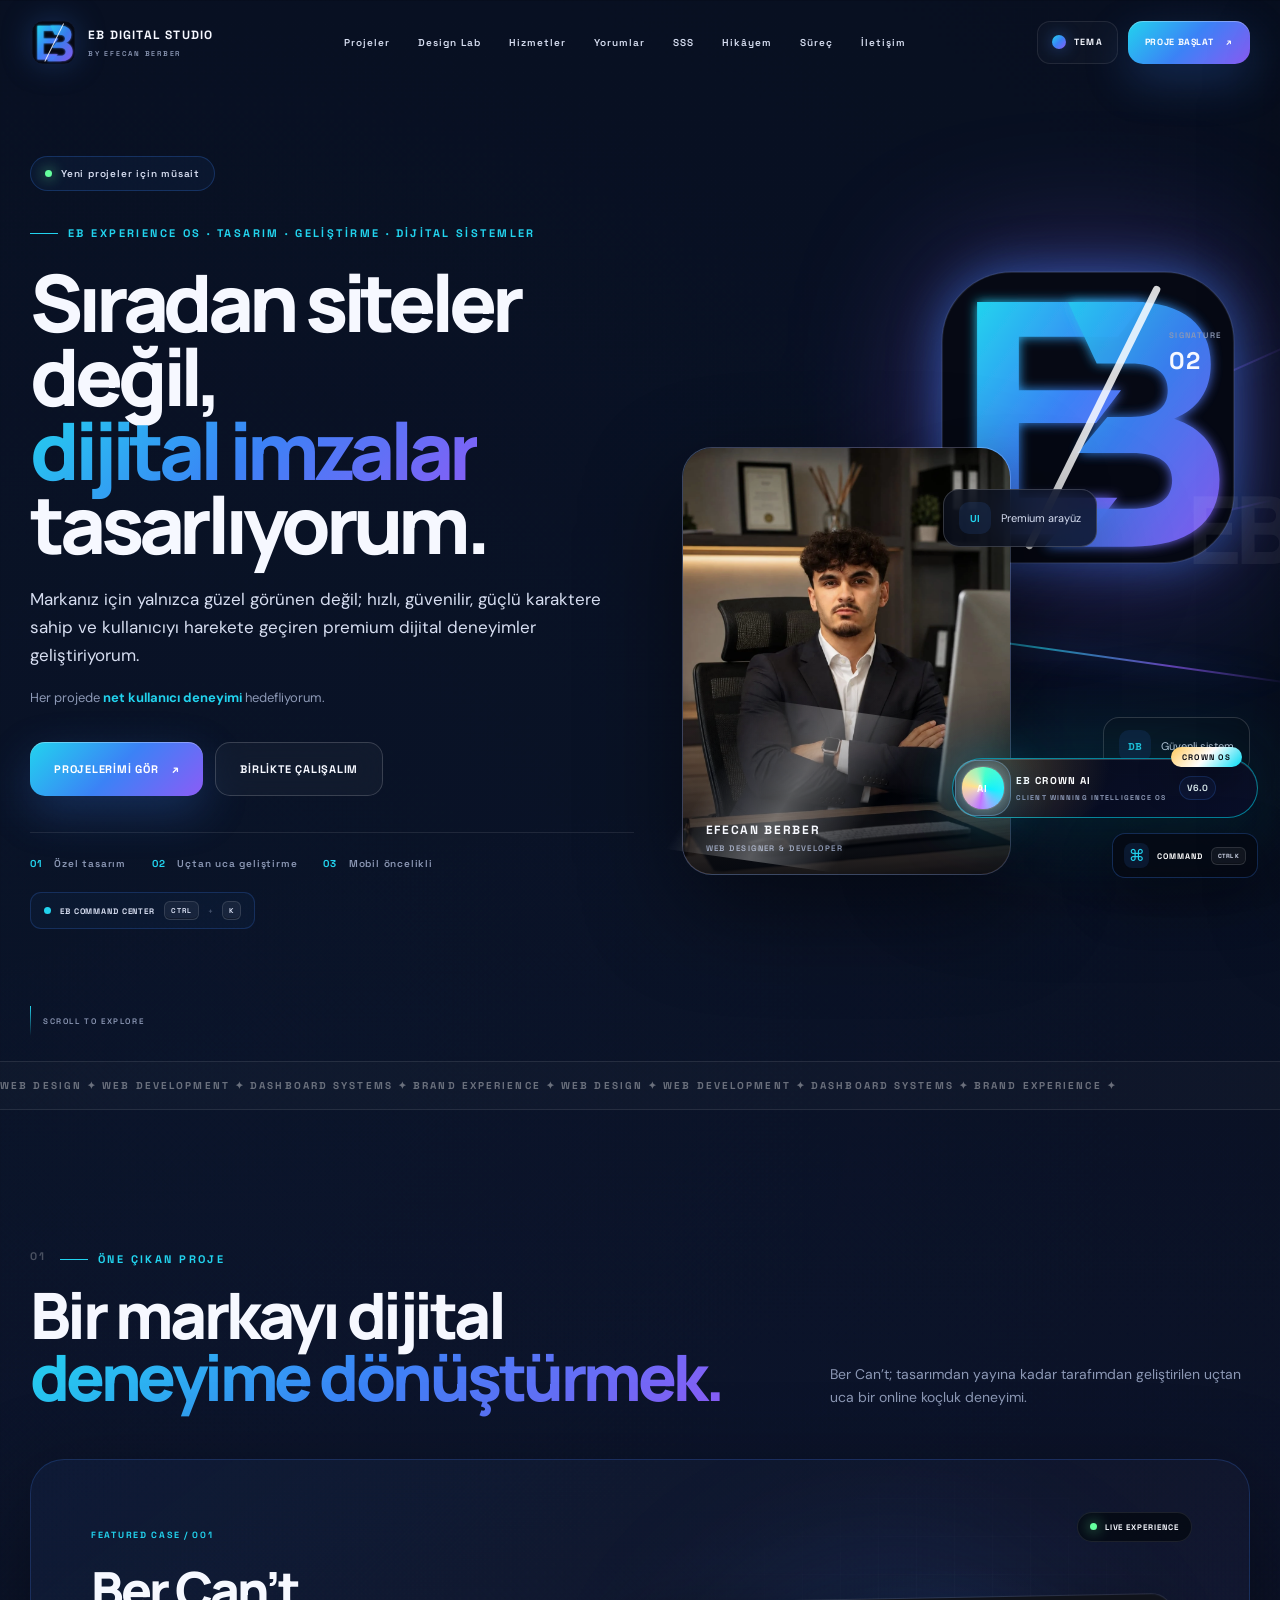
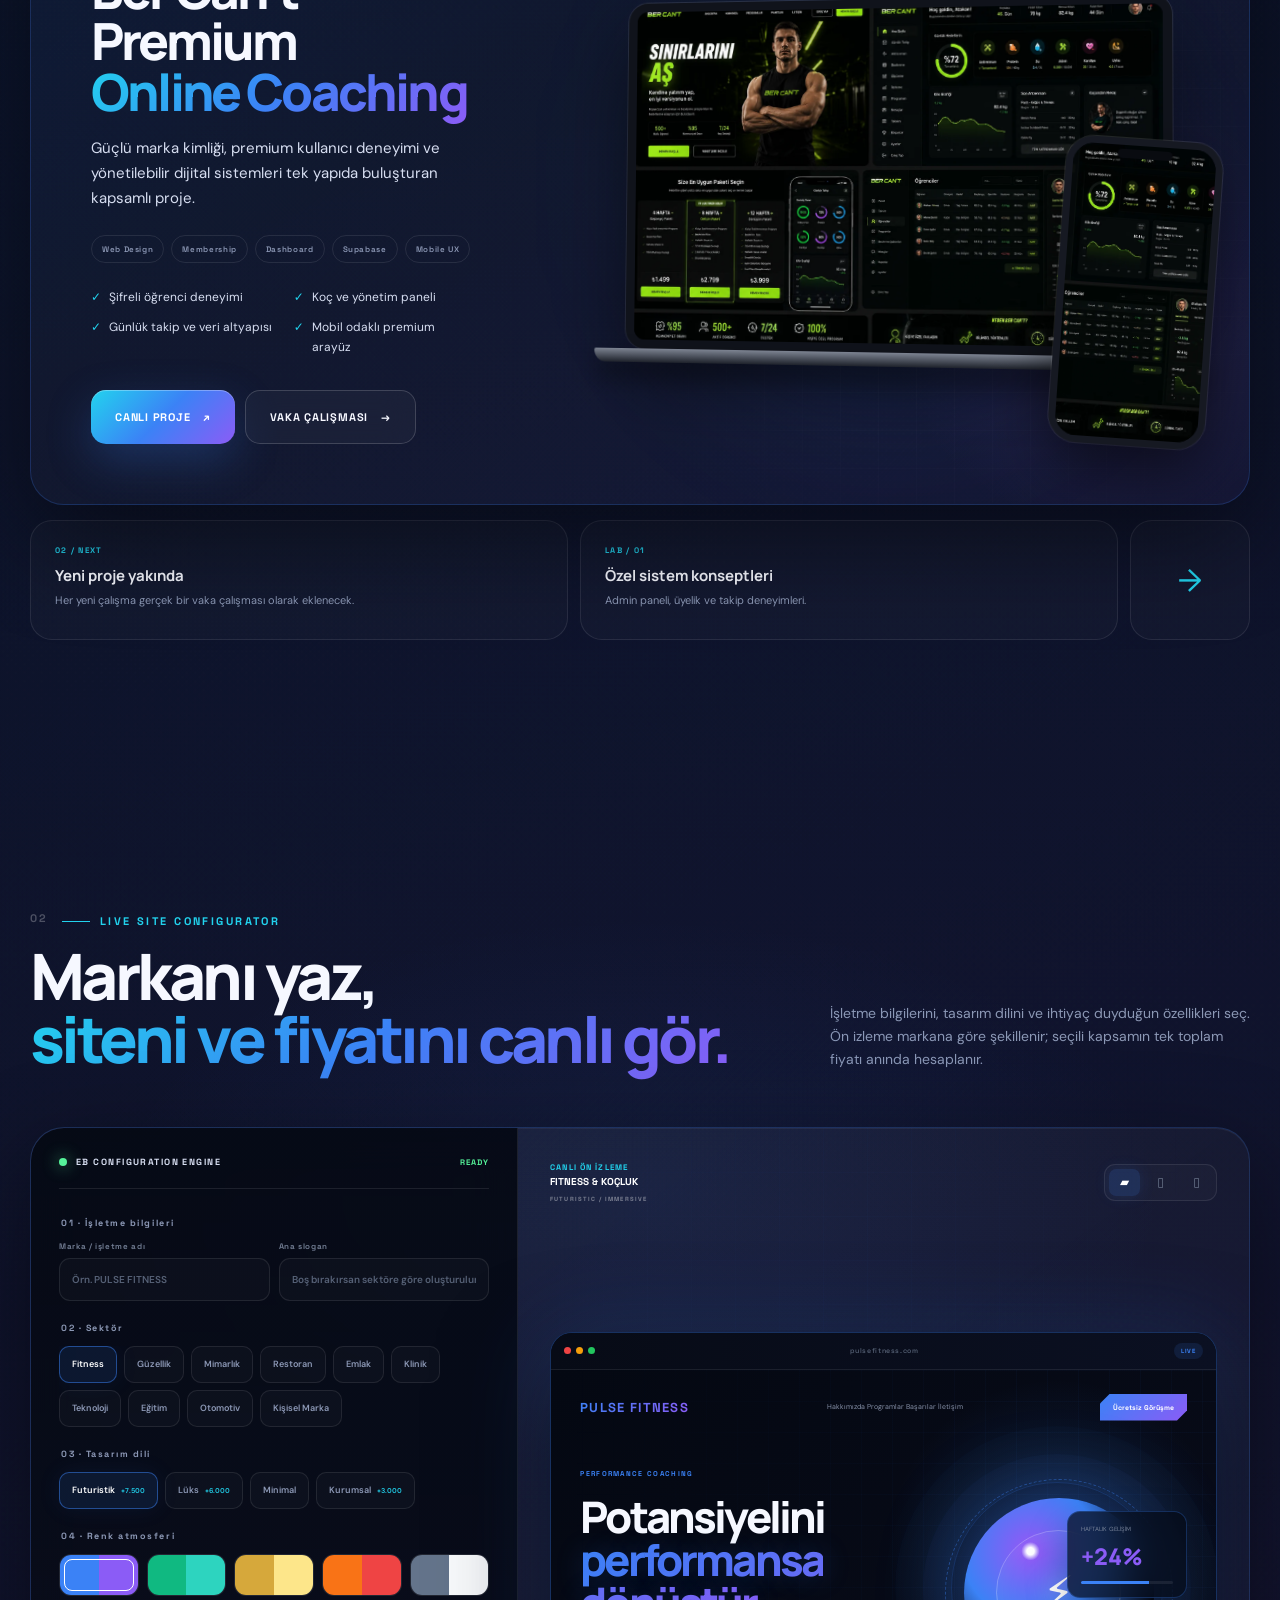
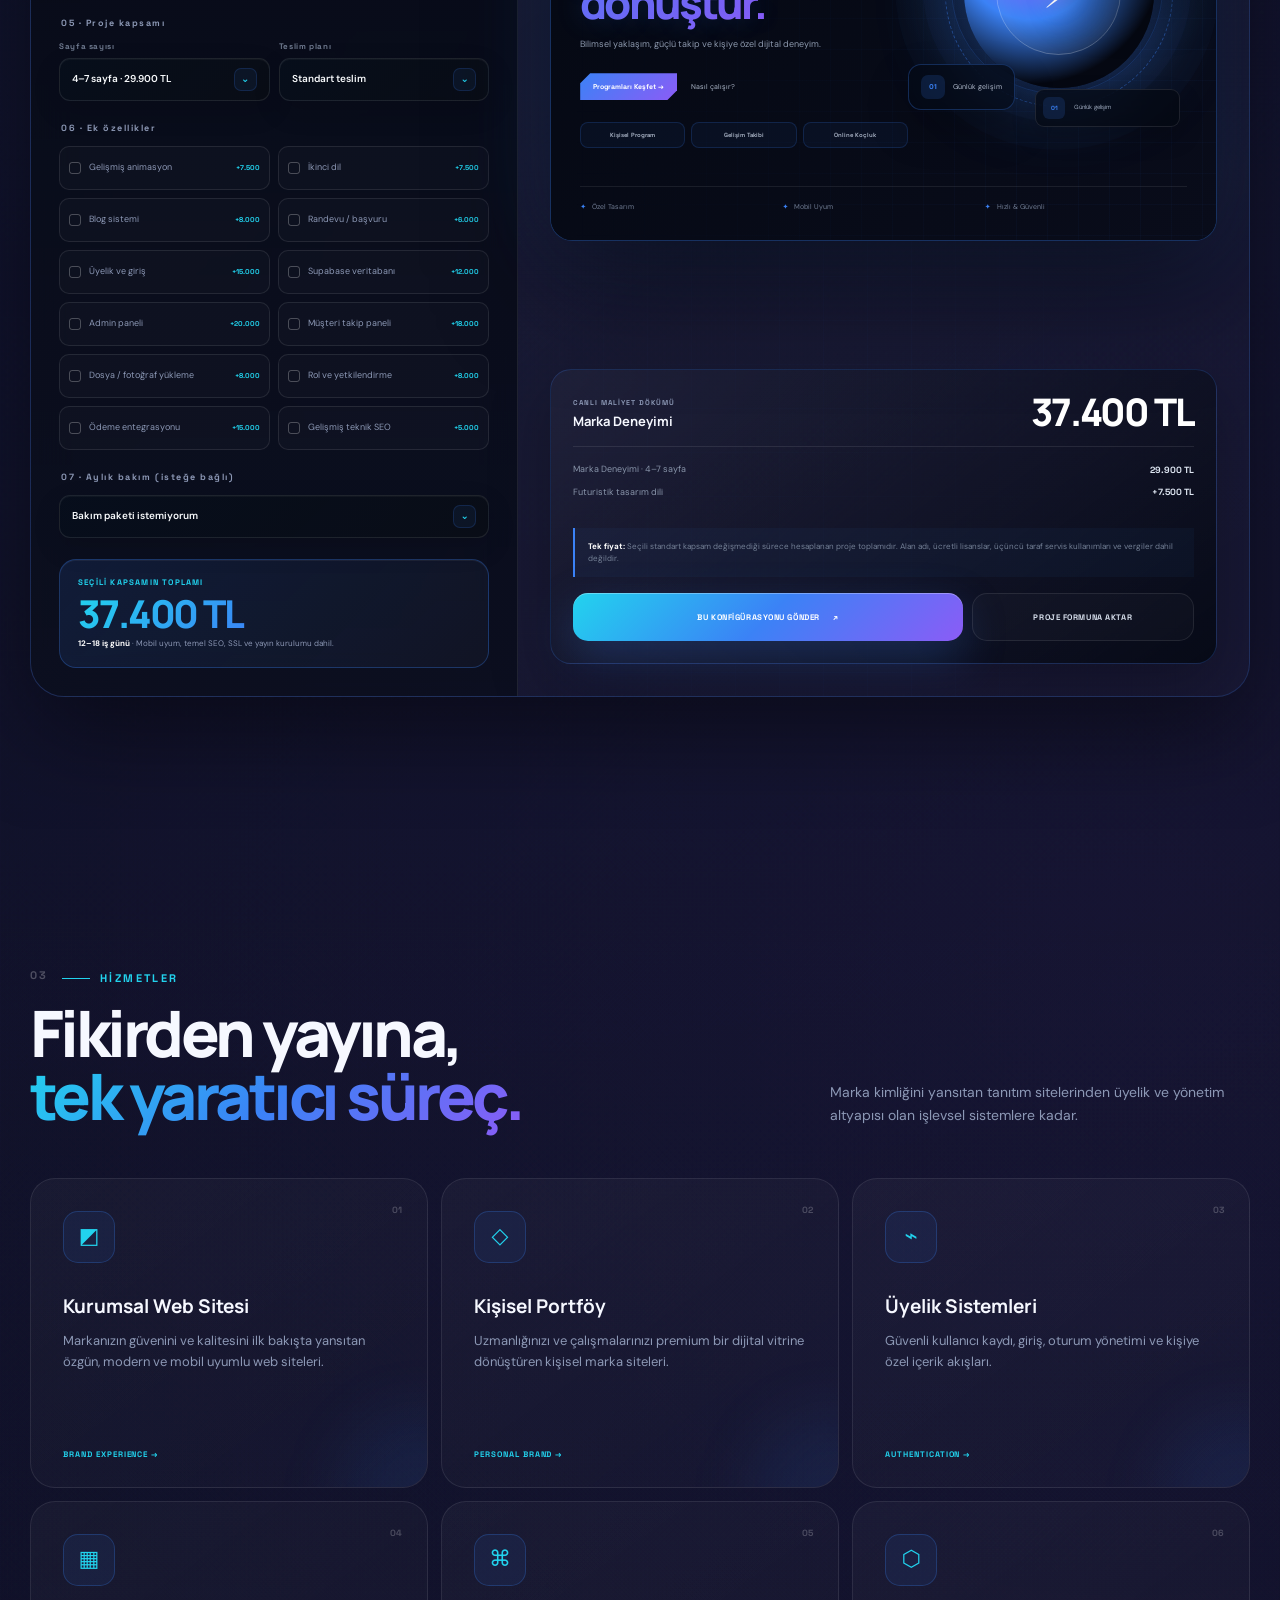
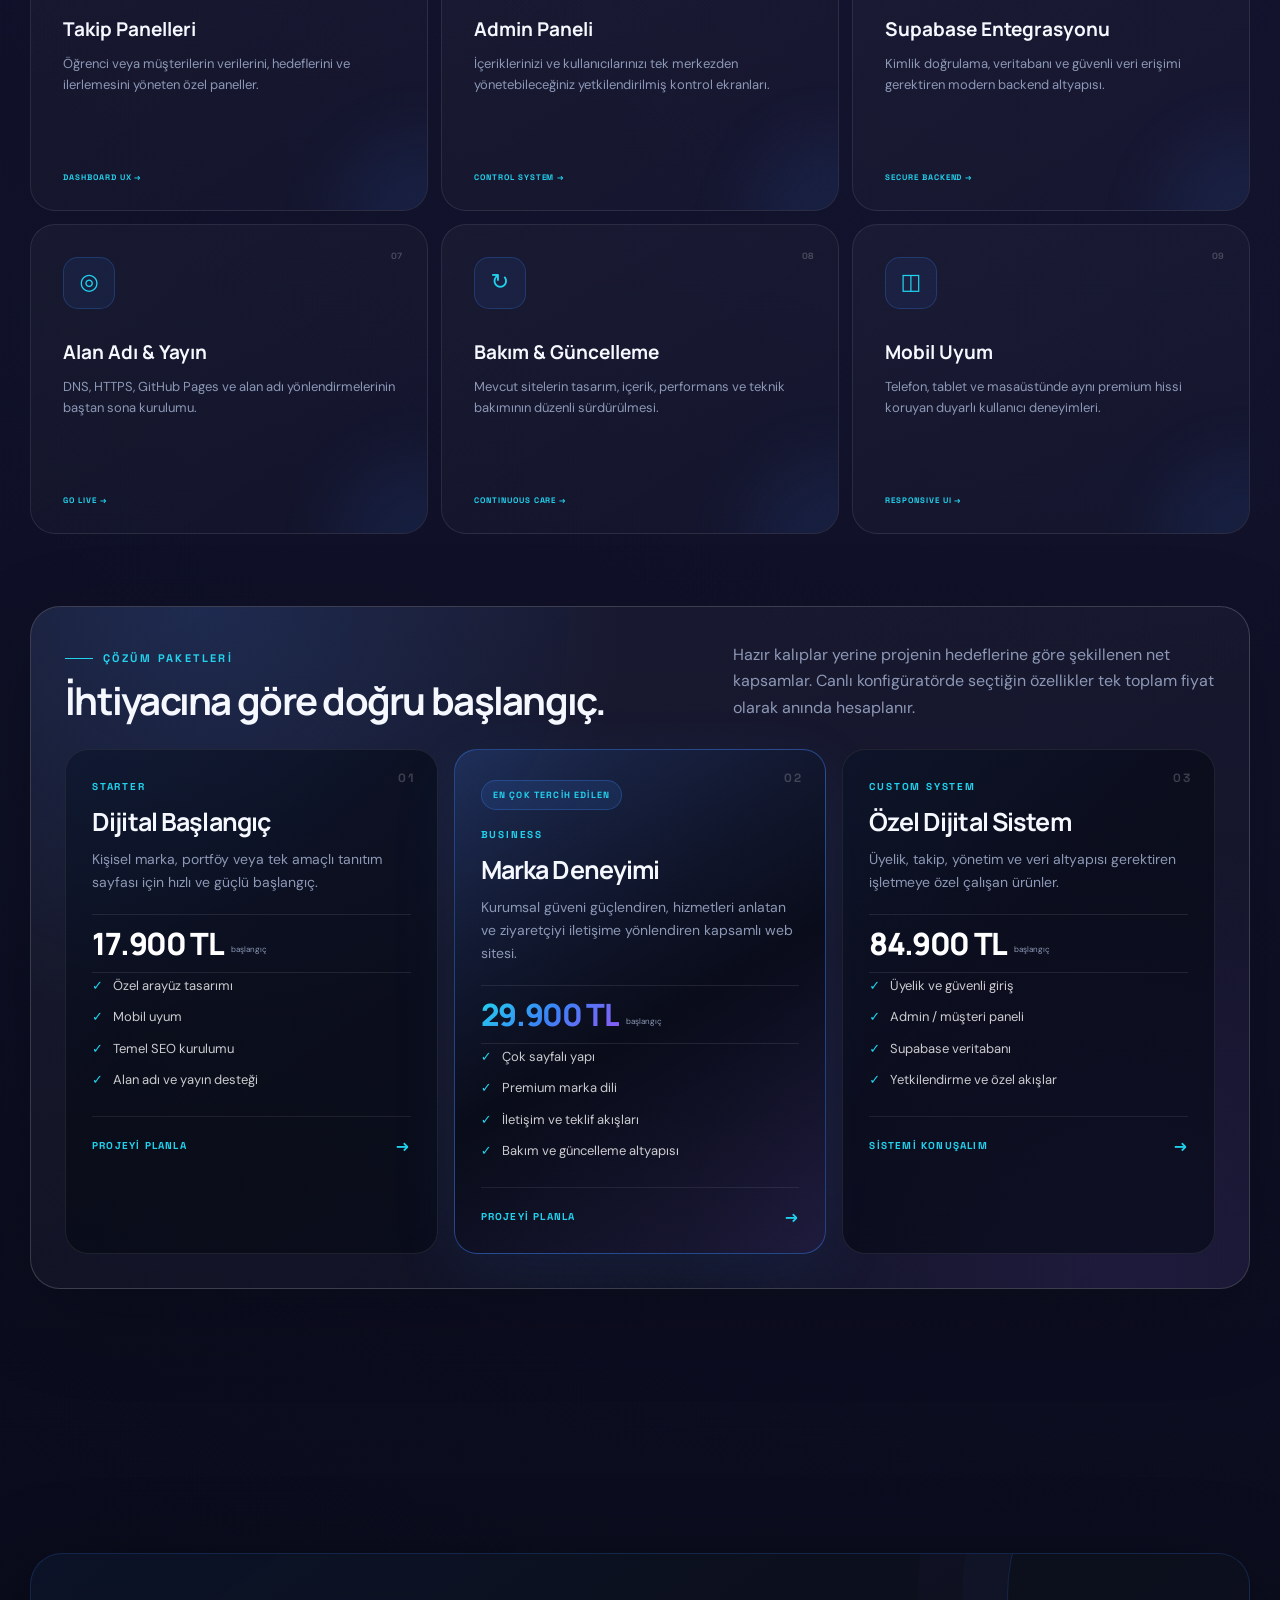
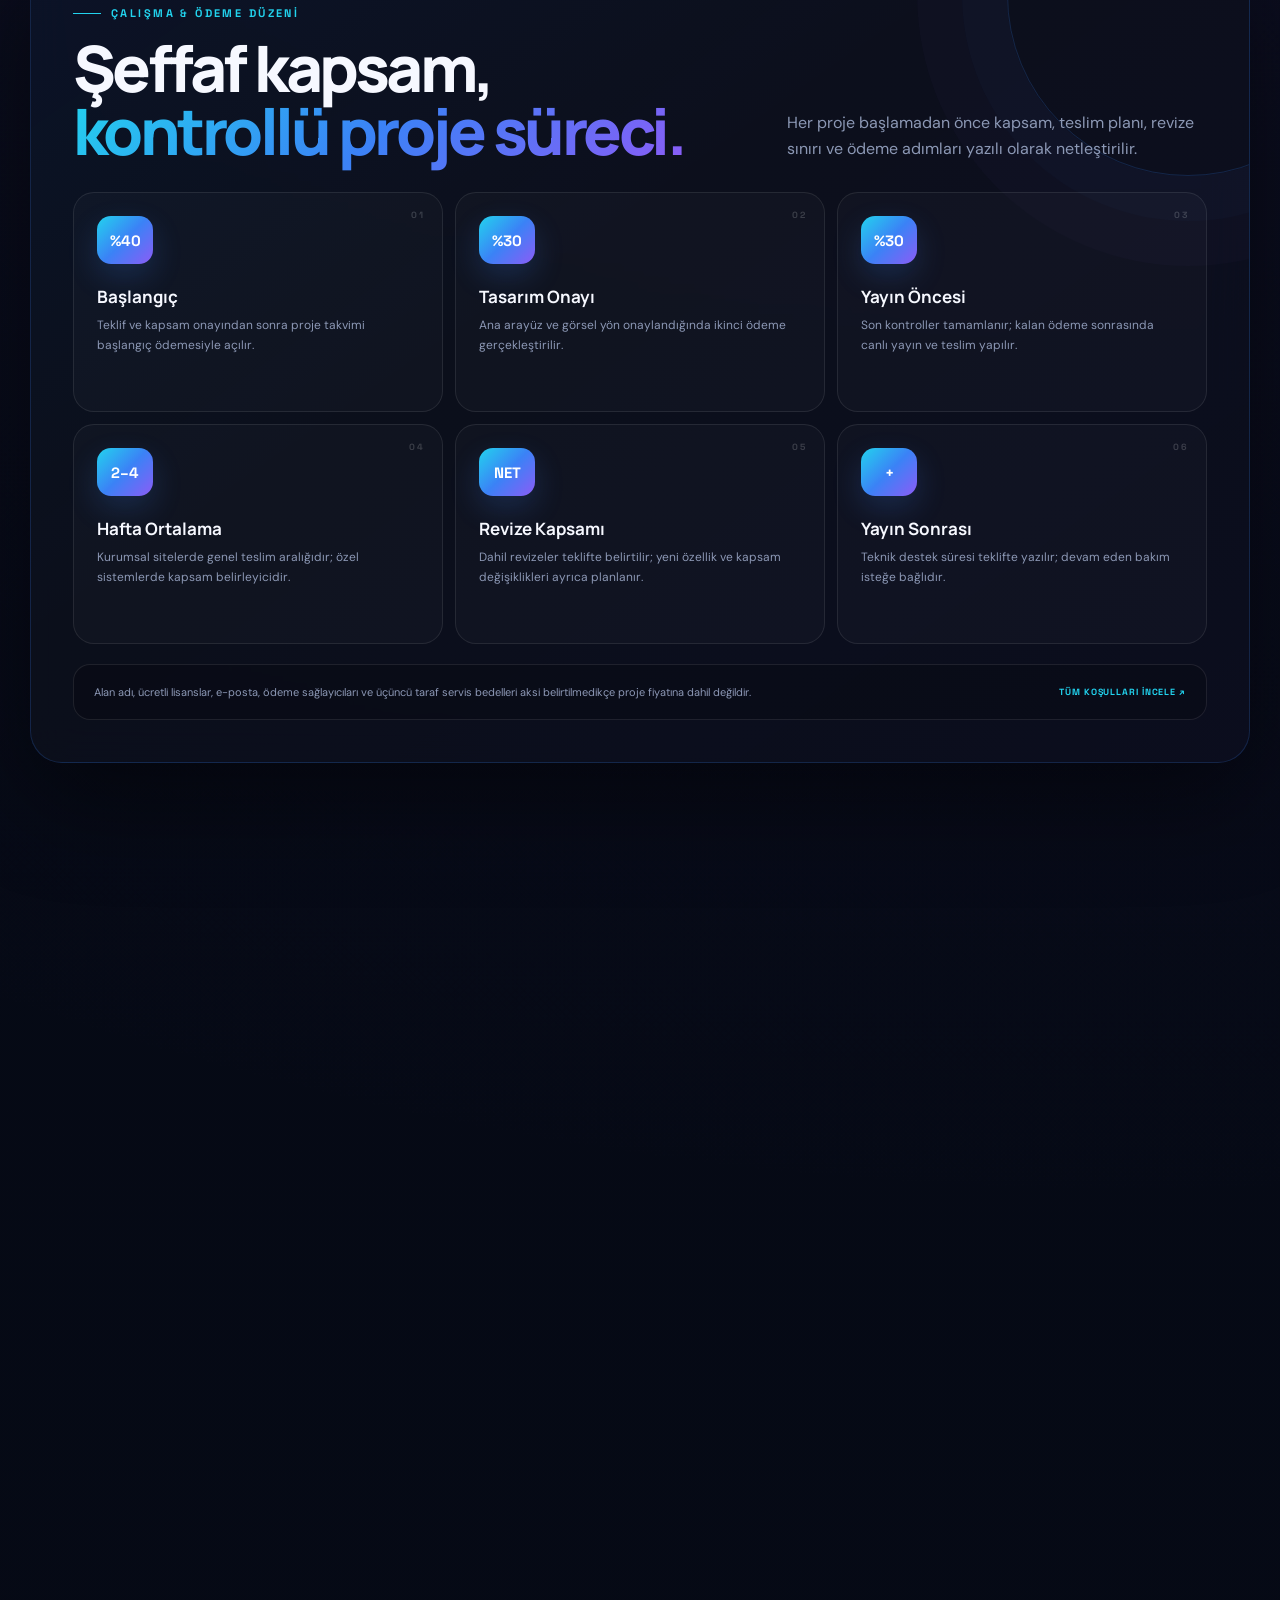
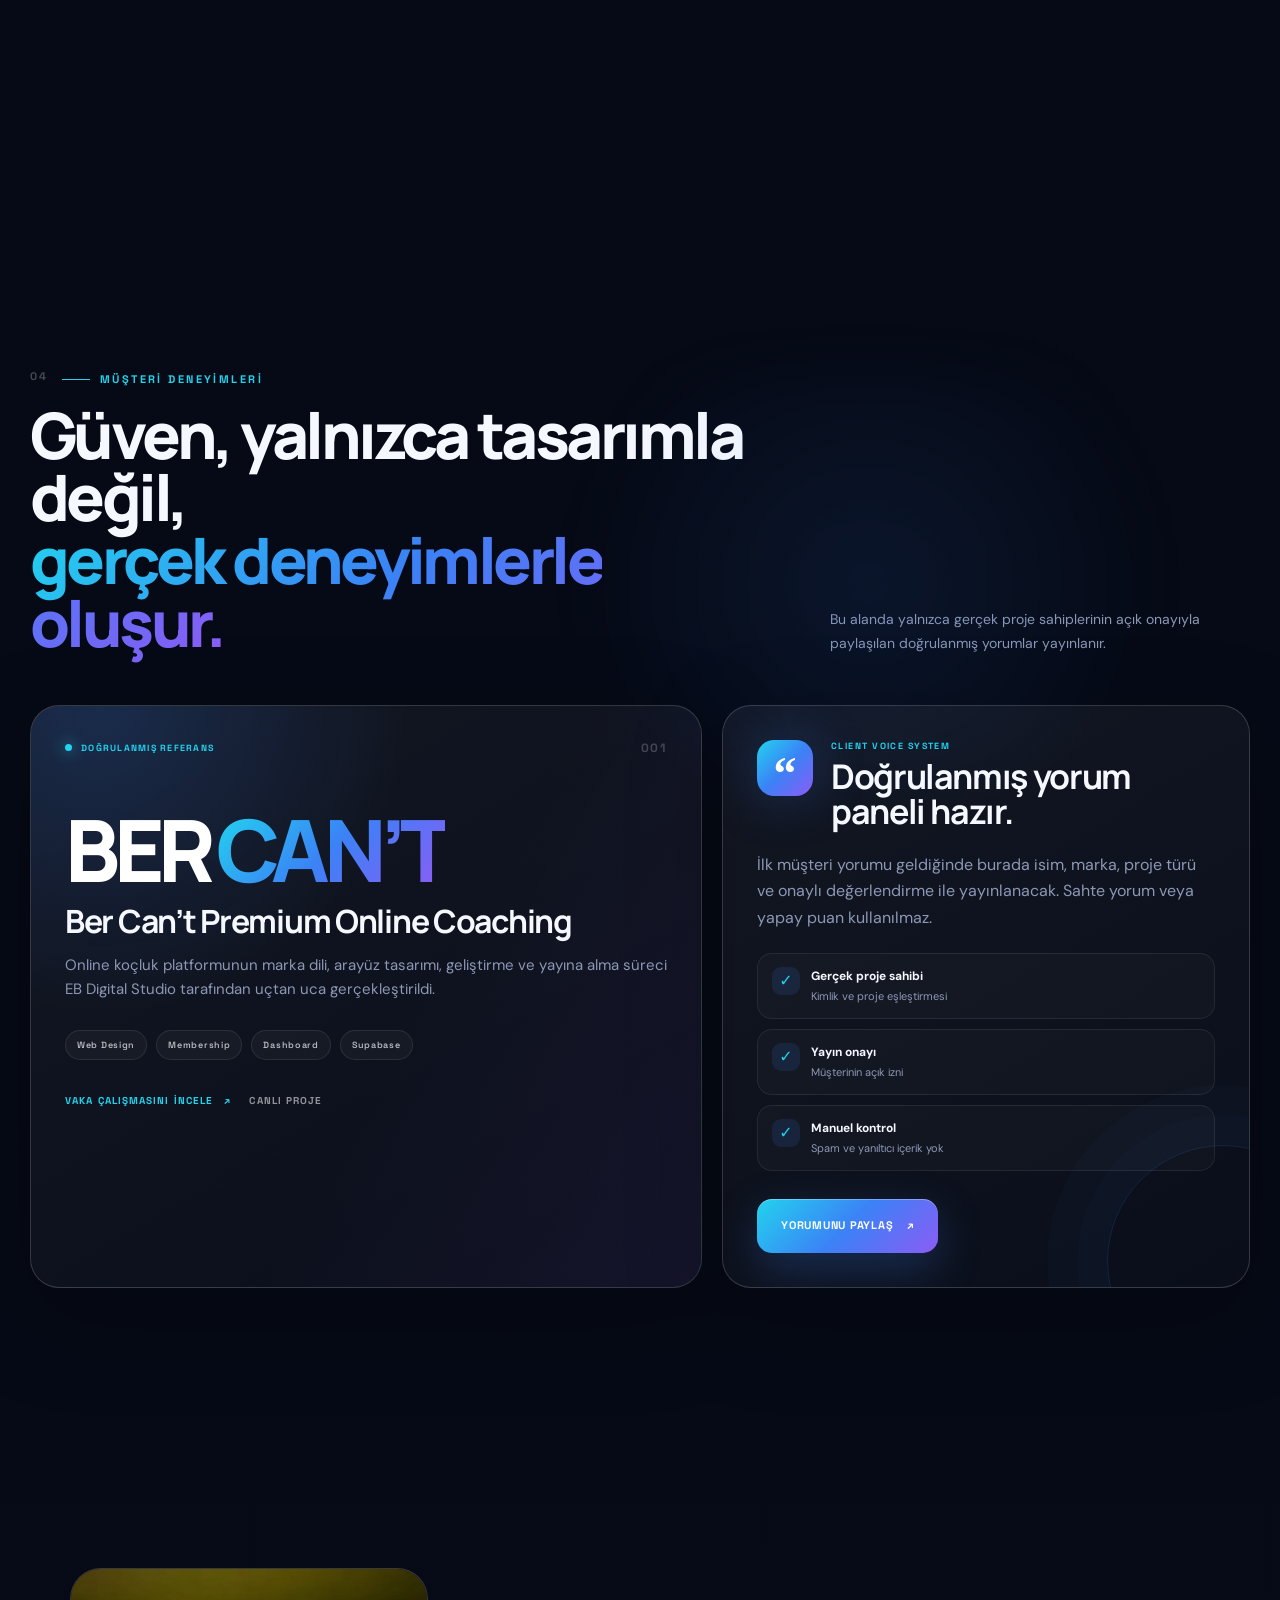
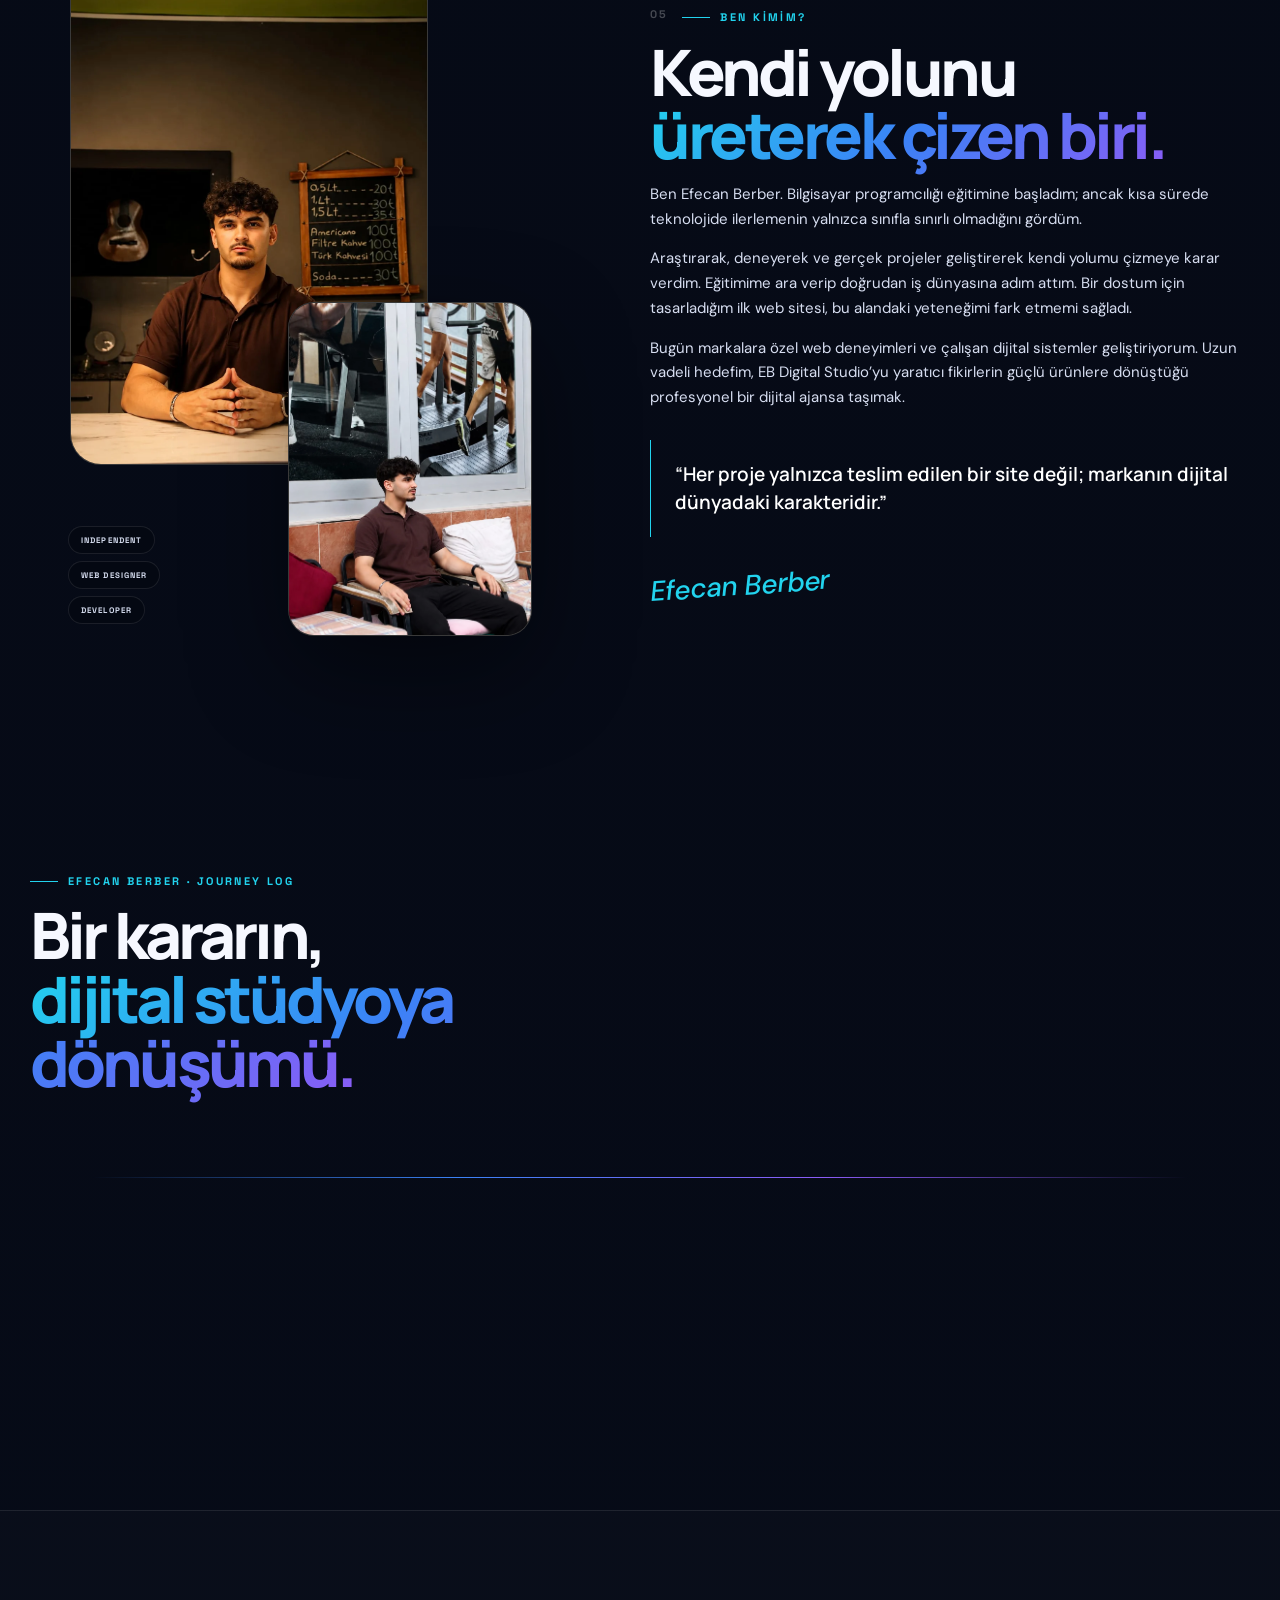
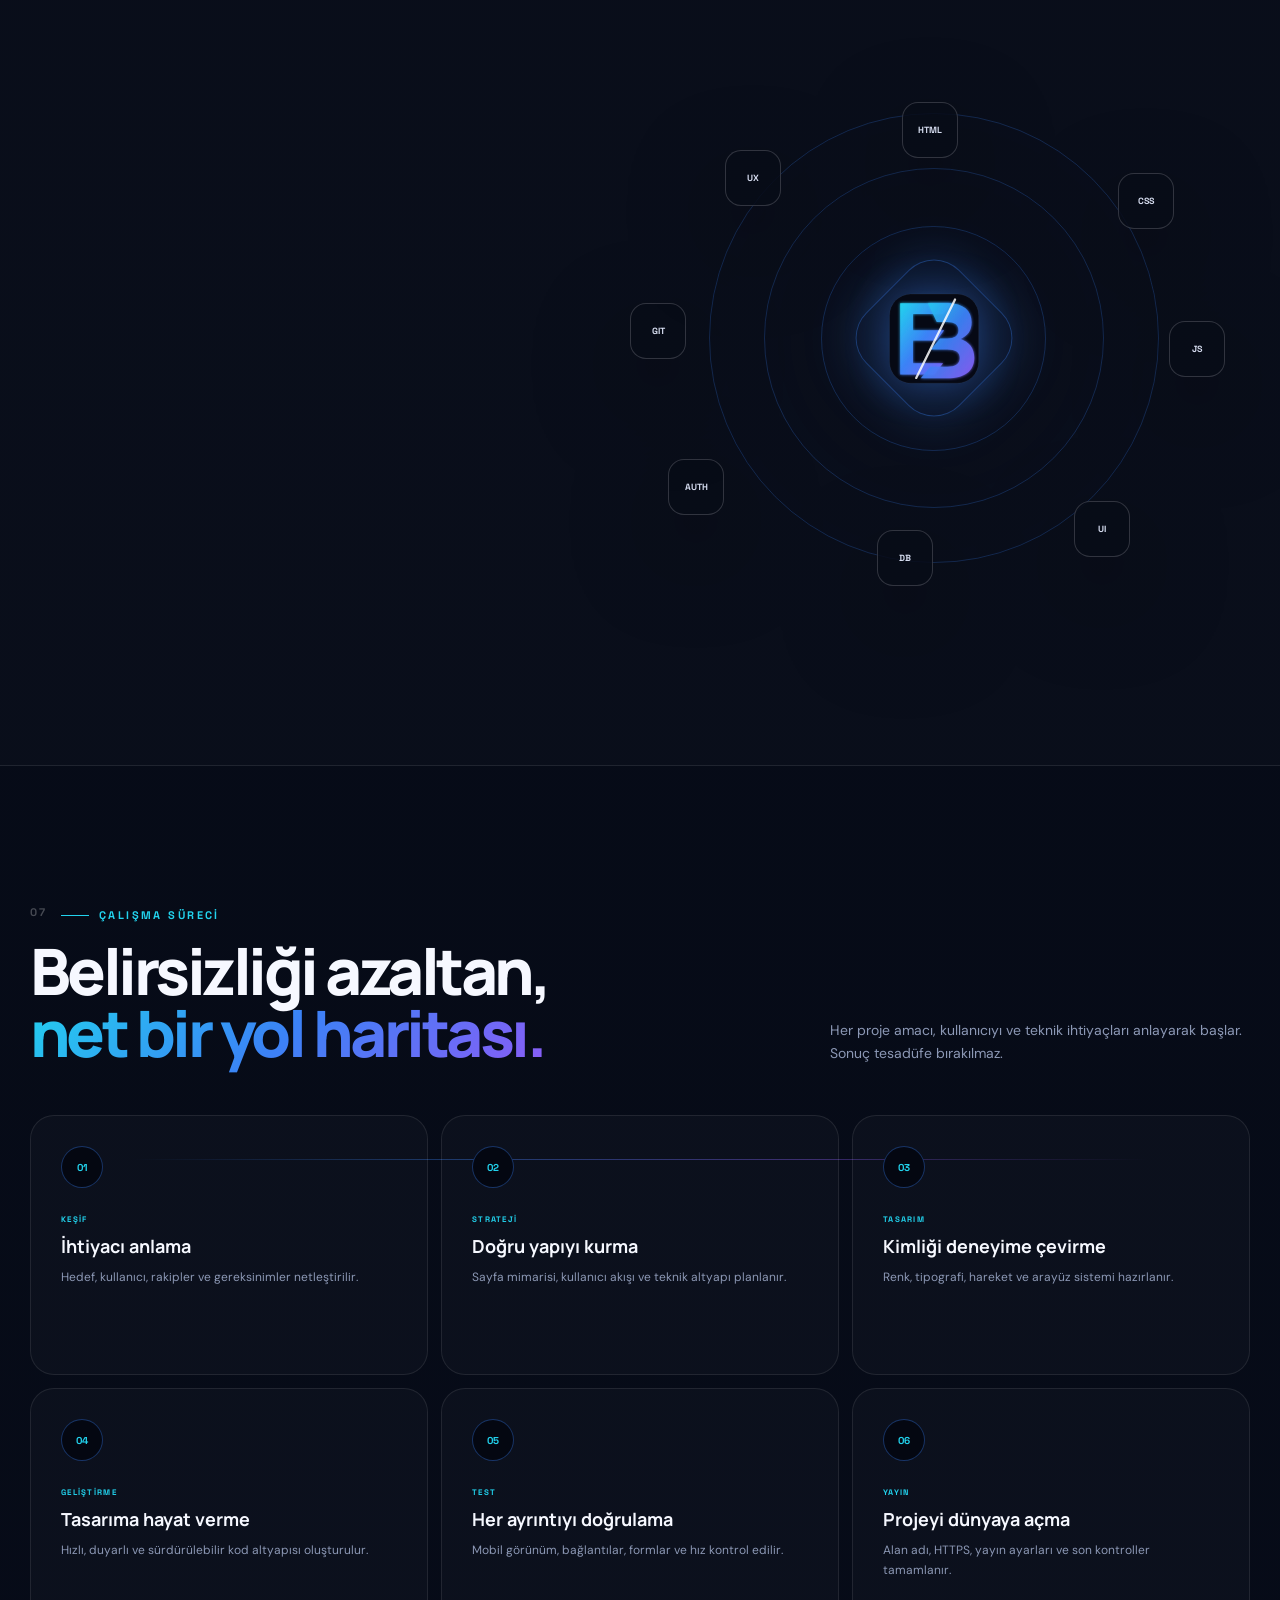
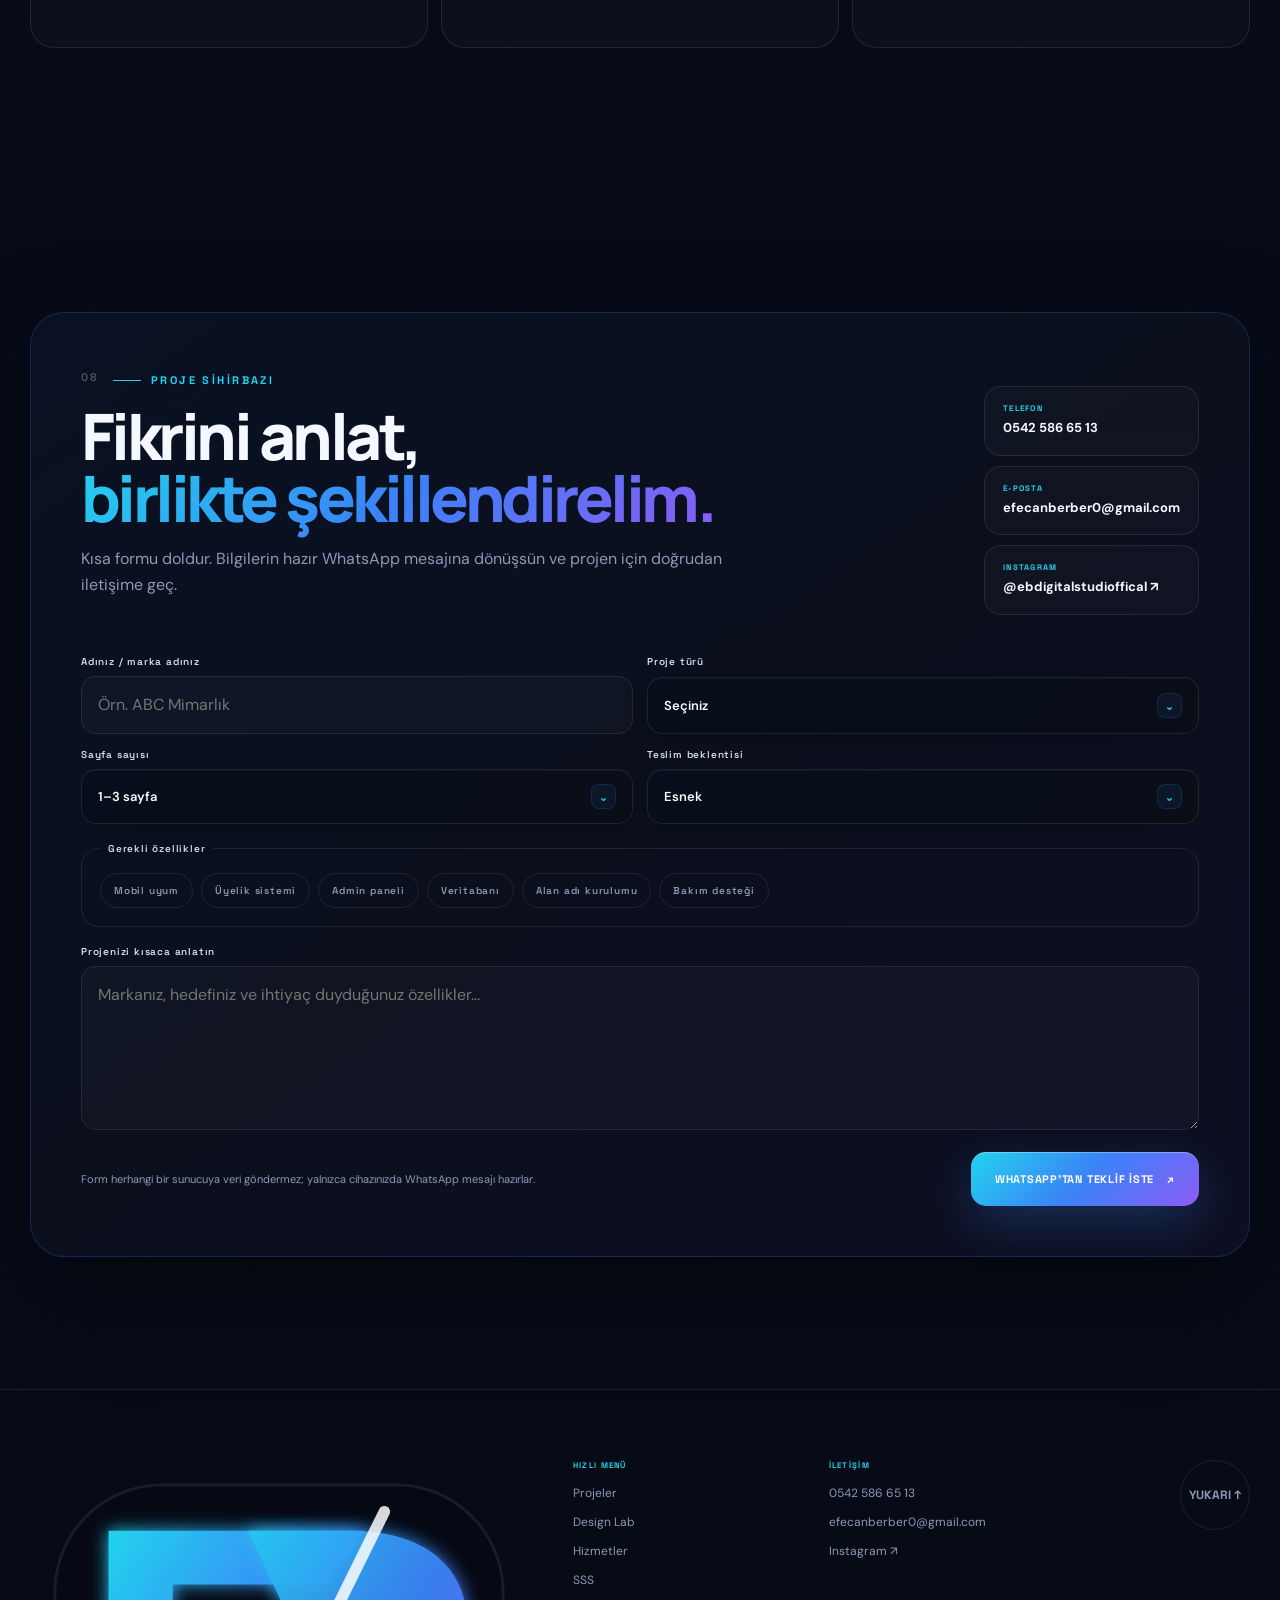
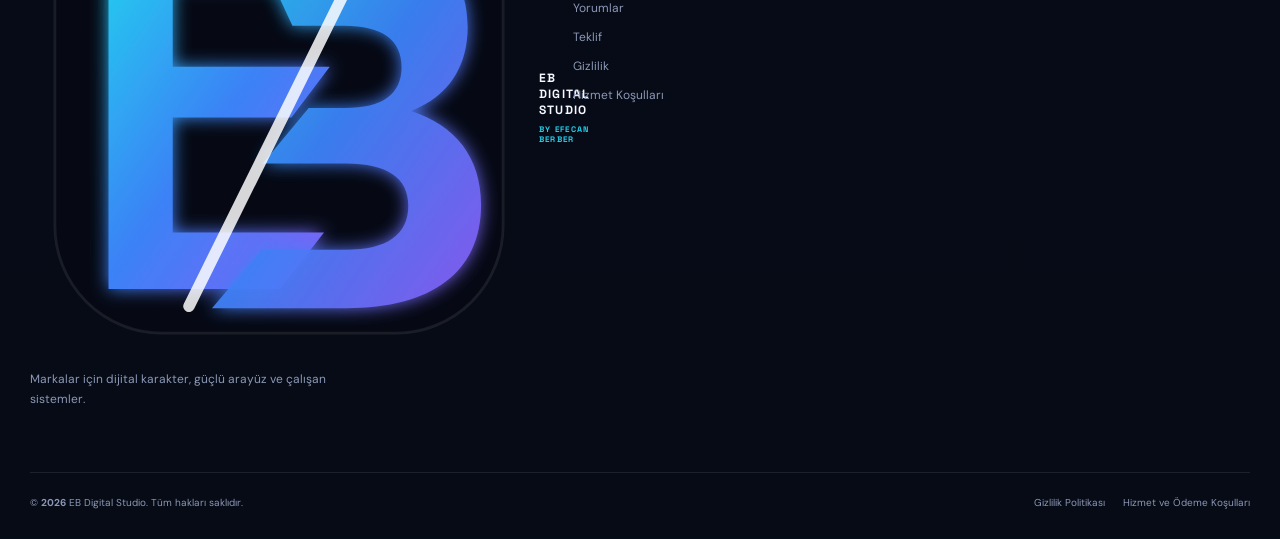
==== commit e524225d: "Add files via upload" ====
--- a/index.html
+++ b/index.html
@@ -79,7 +79,7 @@
   <script>try{document.documentElement.dataset.motion=localStorage.getItem('eb-motion')||'full'}catch(e){document.documentElement.dataset.motion='full'};document.documentElement.classList.add('js')</script>
   <link rel="stylesheet" href="css/style.css?v=5.5">
   <link rel="stylesheet" href="css/experience.css?v=5.5">
-  <link rel="stylesheet" href="css/ai-assistant.css?v=5.9">
+  <link rel="stylesheet" href="css/ai-assistant.css?v=6.0">
 </head>
 <body>
   <div id="top" class="top-anchor" aria-hidden="true"></div>
@@ -562,19 +562,19 @@
     <div class="container footer-bottom"><span>© <b id="year"></b> EB Digital Studio. Tüm hakları saklıdır.</span><span class="footer-legal-links"><a href="gizlilik-politikasi.html">Gizlilik Politikası</a><a href="hizmet-ve-odeme-kosullari.html">Hizmet ve Ödeme Koşulları</a></span></div>
   </footer>
 
-  <div class="eb-ai-assistant eb-ai-elite" id="ebAiAssistant" data-ai-version="5.9">
+  <div class="eb-ai-assistant eb-ai-elite" id="ebAiAssistant" data-ai-version="6.0">
     <button class="eb-ai-fab" type="button" data-assistant-open aria-label="EB Asistanı aç">
       <span class="eb-ai-orb"><i></i><b>AI</b></span>
-      <span><b>EB ORACLE AI</b><small>PROJECT INTELLIGENCE OS</small></span>
-      <em>V5.9</em>
+      <span><b>EB CROWN AI</b><small>CLIENT WINNING INTELLIGENCE OS</small></span>
+      <em>V6.0</em>
     </button>
     <section class="eb-ai-panel" data-ai-panel role="dialog" aria-modal="false" aria-hidden="true" aria-labelledby="ebAiTitle">
       <div class="eb-ai-head">
         <div class="eb-ai-head-title">
           <span class="eb-ai-orb"><i></i><b>AI</b></span>
           <div>
-            <h2 id="ebAiTitle">EB Oracle AI</h2>
-            <p>İşletme teşhisi · teklif dosyası · satış senaryosu · SEO ve risk analizi</p>
+            <h2 id="ebAiTitle">EB Crown AI</h2>
+            <p>Strateji kurulu · teklif dosyası · ön izleme reçetesi · satış ve risk zekâsı</p>
           </div>
         </div>
         <div class="eb-ai-head-actions">
@@ -602,10 +602,10 @@
       </div>
       <div class="eb-ai-quick" data-ai-quick></div>
       <form class="eb-ai-input" data-ai-form>
-        <input data-ai-input type="text" autocomplete="off" placeholder="Örn. Mersin Mezitli’de Merve Yıldırım Beauty adında güzellik merkezim var; krem-gold lüks tasarım, randevu, yorum paneli, kampanya, hizmet sayfaları, galeri, KVKK ve Google SEO istiyorum...">
+        <input data-ai-input type="text" autocomplete="off" placeholder="Örn. Mersin Mezitli’de Merve Yıldırım Beauty adında güzellik merkezim var; krem-gold lüks tasarım, randevu, onaylı yorum paneli, kampanya, hizmet sayfaları, galeri, KVKK, dönüşüm takibi ve Google SEO istiyorum...">
         <button type="submit" aria-label="Mesaj gönder">↗</button>
       </form>
-      <div class="eb-ai-foot"><span>Oracle AI</span><span>API maliyeti yok</span><span>Teklif dosyası üretir</span><span>Satış koçu</span></div>
+      <div class="eb-ai-foot"><span>Crown AI</span><span>API maliyeti yok</span><span>6 uzman modu</span><span>Satış dosyası üretir</span></div>
     </section>
   </div>
 
@@ -665,6 +665,6 @@
 
   <script src="js/app.js?v=5.6" defer></script>
   <script src="js/experience.js?v=5.6" defer></script>
-  <script src="js/ai-assistant.js?v=5.9" defer></script>
+  <script src="js/ai-assistant.js?v=6.0" defer></script>
 </body>
 </html>
--- a/css/ai-assistant.css
+++ b/css/ai-assistant.css
@@ -74,3 +74,20 @@
 @keyframes ebAiOracleScan{0%{transform:translateX(-80%) rotate(8deg)}100%{transform:translateX(80%) rotate(8deg)}}@keyframes ebAiOracleGrid{0%{background-position:0 0,0 0,-100% 0}100%{background-position:0 34px,34px 0,100% 0}}@keyframes ebAiOracleOrbit{to{transform:rotate(360deg)}}
 @media(max-width:1040px){.eb-ai-assistant[data-ai-version="5.9"] .eb-ai-panel{width:min(620px,calc(100vw - 22px))}.eb-ai-assistant[data-ai-version="5.9"] .eb-ai-main{grid-template-columns:1fr}.eb-ai-assistant[data-ai-version="5.9"] .eb-ai-intel{display:none}}
 @media(max-width:720px){.eb-ai-assistant[data-ai-version="5.9"]{right:12px;bottom:70px}.eb-ai-assistant[data-ai-version="5.9"] .eb-ai-fab{min-width:0}.eb-ai-assistant[data-ai-version="5.9"] .eb-ai-panel{width:calc(100vw - 18px);height:min(790px,calc(100vh - 18px));border-radius:28px}.eb-ai-assistant[data-ai-version="5.9"] .eb-ai-status{grid-template-columns:1fr}.eb-ai-assistant[data-ai-version="5.9"] .eb-ai-head h2{font-size:18px}.eb-ai-assistant[data-ai-version="5.9"] .eb-ai-oracle-card .ai-price{font-size:28px}.eb-ai-assistant[data-ai-version="5.9"] .ai-metrics{grid-template-columns:1fr}}
+
+/* EB CROWN AI V6.0 — CLIENT WINNING INTELLIGENCE OS */
+.eb-ai-assistant[data-ai-version="6.0"]{--c1:0,229,255;--c2:151,71,255;--c3:255,202,92;--c4:33,255,172;z-index:80}
+.eb-ai-assistant[data-ai-version="6.0"] .eb-ai-fab{min-width:306px;border-radius:999px;border-color:rgba(var(--c1),.55);background:radial-gradient(circle at 18% 0%,rgba(var(--c3),.22),transparent 40%),linear-gradient(135deg,rgba(4,9,24,.96),rgba(12,18,44,.94));box-shadow:0 34px 110px rgba(0,0,0,.56),0 0 90px rgba(var(--c1),.23),inset 0 1px 0 rgba(255,255,255,.16);overflow:visible}
+.eb-ai-assistant[data-ai-version="6.0"] .eb-ai-fab:after{content:"CROWN OS";position:absolute;right:15px;top:-12px;padding:6px 11px;border-radius:999px;background:linear-gradient(135deg,rgb(var(--c3)),#fff,rgb(var(--c1)));color:#080b13;font:1000 8px/1 Space Grotesk,system-ui;letter-spacing:.16em;box-shadow:0 14px 34px rgba(0,0,0,.35)}
+.eb-ai-assistant[data-ai-version="6.0"] .eb-ai-fab:before{background:linear-gradient(115deg,transparent 32%,rgba(255,255,255,.32),transparent 62%);animation:ebAiCrownScan 3.7s linear infinite}.eb-ai-assistant[data-ai-version="6.0"] .eb-ai-orb{border-radius:20px;background:conic-gradient(from 100deg,rgb(var(--c1)),rgb(var(--c2)),rgb(var(--c3)),rgb(var(--c4)),rgb(var(--c1)));box-shadow:0 0 0 1px rgba(255,255,255,.12),0 0 50px rgba(var(--c1),.48),0 0 90px rgba(var(--c2),.25),inset 0 0 22px rgba(255,255,255,.23)}
+.eb-ai-assistant[data-ai-version="6.0"] .eb-ai-orb:after{content:"";position:absolute;inset:-7px;border-radius:inherit;border:1px solid rgba(var(--c3),.35);animation:ebAiPulse 2.2s ease-in-out infinite;pointer-events:none}.eb-ai-assistant[data-ai-version="6.0"] .eb-ai-panel{width:min(930px,calc(100vw - 28px));height:min(950px,calc(100vh - 66px));border-radius:46px;border-color:rgba(var(--c1),.52);background:radial-gradient(circle at 10% 0%,rgba(var(--c1),.26),transparent 30%),radial-gradient(circle at 88% 8%,rgba(var(--c2),.25),transparent 34%),radial-gradient(circle at 76% 102%,rgba(var(--c3),.16),transparent 35%),linear-gradient(180deg,rgba(3,7,20,.992),rgba(1,4,12,.988));box-shadow:0 76px 250px rgba(0,0,0,.94),0 0 180px rgba(var(--c1),.3),inset 0 1px 0 rgba(255,255,255,.15);overflow:hidden}
+.eb-ai-assistant[data-ai-version="6.0"] .eb-ai-panel:before{content:"";position:absolute;inset:0;border-radius:inherit;background:linear-gradient(rgba(255,255,255,.052) 1px,transparent 1px),linear-gradient(90deg,rgba(255,255,255,.042) 1px,transparent 1px),radial-gradient(circle at var(--mx,50%) var(--my,0%),rgba(var(--c1),.14),transparent 24rem);background-size:30px 30px,30px 30px,100% 100%;mask-image:linear-gradient(to bottom,rgba(0,0,0,.72),transparent 62%);pointer-events:none;animation:ebAiCrownGrid 12s linear infinite}
+.eb-ai-assistant[data-ai-version="6.0"] .eb-ai-panel:after{content:"";position:absolute;inset:0;border-radius:inherit;padding:1px;background:linear-gradient(135deg,rgba(var(--c1),1),rgba(var(--c3),.55),transparent 42%,rgba(var(--c2),.8),rgba(var(--c4),.5));-webkit-mask:linear-gradient(#000 0 0) content-box,linear-gradient(#000 0 0);-webkit-mask-composite:xor;mask-composite:exclude;pointer-events:none;opacity:.98}.eb-ai-assistant[data-ai-version="6.0"] .eb-ai-head{padding:25px 26px 18px;background:linear-gradient(180deg,rgba(var(--c1),.16),rgba(255,255,255,.02));border-bottom:1px solid rgba(255,255,255,.09)}
+.eb-ai-assistant[data-ai-version="6.0"] .eb-ai-head h2{font-size:25px;letter-spacing:-.06em;background:linear-gradient(90deg,#fff,#bffaff,rgb(var(--c3)),#e0d0ff,rgb(var(--c4)));-webkit-background-clip:text;color:transparent}.eb-ai-assistant[data-ai-version="6.0"] .eb-ai-head p{font-size:12px;max-width:630px;color:#c1cee9}.eb-ai-assistant[data-ai-version="6.0"] .eb-ai-mini{background:rgba(var(--c3),.08);border-color:rgba(var(--c3),.25);color:#fff}.eb-ai-assistant[data-ai-version="6.0"] .eb-ai-close{background:rgba(255,255,255,.06)}
+.eb-ai-assistant[data-ai-version="6.0"] .eb-ai-status{grid-template-columns:1.12fr 1.2fr .95fr;padding:14px 17px;background:linear-gradient(180deg,rgba(255,255,255,.04),rgba(0,0,0,.06))}.eb-ai-assistant[data-ai-version="6.0"] .eb-ai-status span{position:relative;border-radius:22px;background:linear-gradient(180deg,rgba(255,255,255,.074),rgba(255,255,255,.024));border-color:rgba(255,255,255,.12);overflow:hidden}.eb-ai-assistant[data-ai-version="6.0"] .eb-ai-status span:after{content:"";position:absolute;left:10px;right:10px;bottom:7px;height:2px;border-radius:99px;background:linear-gradient(90deg,rgb(var(--c1)),rgb(var(--c3)),rgb(var(--c2)),rgb(var(--c4)));opacity:.78}.eb-ai-assistant[data-ai-version="6.0"] .eb-ai-main{grid-template-columns:minmax(0,1fr) 232px}.eb-ai-assistant[data-ai-version="6.0"] .eb-ai-messages{padding:21px;gap:14px}.eb-ai-assistant[data-ai-version="6.0"] .eb-ai-intel{padding:15px;background:linear-gradient(180deg,rgba(255,255,255,.035),rgba(0,0,0,.12));border-left-color:rgba(255,255,255,.09)}
+.eb-ai-assistant[data-ai-version="6.0"] .eb-ai-intel-card{position:relative;border-radius:28px;background:radial-gradient(circle at 50% 0%,rgba(var(--c1),.36),rgba(255,255,255,.05) 46%,rgba(0,0,0,.18));box-shadow:inset 0 1px 0 rgba(255,255,255,.12),0 22px 56px rgba(0,0,0,.22)}.eb-ai-assistant[data-ai-version="6.0"] .eb-ai-intel-card:after{content:"";position:absolute;inset:12px;border:1px dashed rgba(var(--c3),.22);border-radius:22px;pointer-events:none}.eb-ai-assistant[data-ai-version="6.0"] .eb-ai-intel-card strong{font-size:48px;background:linear-gradient(90deg,#fff,rgb(var(--c1)),rgb(var(--c3)));-webkit-background-clip:text;color:transparent}.eb-ai-assistant[data-ai-version="6.0"] .eb-ai-intel-list p{border-radius:18px;background:linear-gradient(180deg,rgba(255,255,255,.05),rgba(255,255,255,.018));border-color:rgba(255,255,255,.09);font-size:10.8px}.eb-ai-assistant[data-ai-version="6.0"] .eb-ai-msg{font-size:13px;border-radius:24px;line-height:1.64}.eb-ai-assistant[data-ai-version="6.0"] .eb-ai-msg.bot{background:linear-gradient(180deg,rgba(255,255,255,.07),rgba(255,255,255,.026));border-color:rgba(var(--c1),.22);box-shadow:inset 0 1px 0 rgba(255,255,255,.05)}.eb-ai-assistant[data-ai-version="6.0"] .eb-ai-msg.user{background:linear-gradient(135deg,rgba(var(--c1),.96),rgba(var(--c2),.88));box-shadow:0 24px 58px rgba(var(--c1),.24)}
+.eb-ai-assistant[data-ai-version="6.0"] .ai-card{border-radius:21px;border-color:rgba(255,255,255,.096);background:linear-gradient(180deg,rgba(255,255,255,.064),rgba(255,255,255,.022));box-shadow:inset 0 1px 0 rgba(255,255,255,.055)}.eb-ai-assistant[data-ai-version="6.0"] .eb-ai-oracle-card{border-radius:26px;border-color:rgba(var(--c1),.3);background:radial-gradient(circle at 90% 0%,rgba(var(--c3),.2),transparent 38%),radial-gradient(circle at 0% 100%,rgba(var(--c2),.13),transparent 32%),linear-gradient(180deg,rgba(var(--c1),.105),rgba(255,255,255,.03));box-shadow:0 20px 60px rgba(0,0,0,.24),inset 0 1px 0 rgba(255,255,255,.09)}.eb-ai-assistant[data-ai-version="6.0"] .eb-ai-oracle-card .ai-price{font-size:38px;background:linear-gradient(90deg,rgb(var(--c3)),#fff,rgb(var(--c1)));-webkit-background-clip:text;color:transparent}.crown-hero-report .ai-brief-top span{color:rgb(var(--c3));letter-spacing:.18em}.crown-score-grid{display:grid;grid-template-columns:repeat(3,1fr);gap:9px;margin:14px 0 2px}.crown-score-grid span{position:relative;display:block;padding:12px;border:1px solid rgba(255,255,255,.09);border-radius:17px;background:rgba(0,0,0,.18);overflow:hidden}.crown-score-grid span b{display:block;font:1000 19px Space Grotesk,system-ui;color:#fff}.crown-score-grid span small{display:block;margin-top:4px;color:var(--muted);font-size:9px;text-transform:uppercase;letter-spacing:.08em}.crown-score-grid span i{position:absolute;left:0;bottom:0;height:2px;width:var(--v);background:linear-gradient(90deg,rgb(var(--c1)),rgb(var(--c3)),rgb(var(--c4)));box-shadow:0 0 12px rgba(var(--c1),.6)}
+.crown-board{display:grid;grid-template-columns:repeat(2,minmax(0,1fr));gap:10px;margin-top:12px}.crown-board article{position:relative;padding:13px;border-radius:18px;border:1px solid rgba(255,255,255,.095);background:linear-gradient(180deg,rgba(255,255,255,.06),rgba(255,255,255,.024));overflow:hidden}.crown-board article:before{content:"";position:absolute;left:0;top:0;bottom:0;width:3px;background:linear-gradient(rgb(var(--c1)),rgb(var(--c3)),rgb(var(--c2)))}.crown-board small{display:block;color:rgb(var(--c3));font:900 9px Space Grotesk,system-ui;text-transform:uppercase;letter-spacing:.13em}.crown-board b{display:block;margin:4px 0;color:#fff}.crown-board p{margin:0;color:#c7d2ea;font-size:11.3px;line-height:1.55}.crown-preview{position:relative;overflow:hidden;margin:12px 0;padding:18px;border-radius:26px;border:1px solid rgba(255,255,255,.11);background:linear-gradient(135deg,#0c1327,#060911);box-shadow:inset 0 1px 0 rgba(255,255,255,.08)}.crown-preview:after{content:"";position:absolute;right:-40px;top:-60px;width:160px;height:160px;border-radius:999px;border:1px solid rgba(255,255,255,.13);box-shadow:0 0 60px rgba(var(--c1),.2);pointer-events:none}.crown-preview-top{display:flex;justify-content:space-between;gap:12px;align-items:center;margin-bottom:14px}.crown-preview-top span{font:900 9px Space Grotesk,system-ui;text-transform:uppercase;letter-spacing:.18em;color:rgb(var(--c3))}.crown-preview-top b{font-size:13px;color:#fff}.crown-preview h3{margin:0 0 8px;font-size:24px;letter-spacing:-.045em;line-height:1.02;color:#fff}.crown-preview p{margin:0;color:#cdd7ec}.crown-preview-cards{display:grid;grid-template-columns:repeat(3,1fr);gap:8px;margin:14px 0}.crown-preview-cards span{padding:10px;border-radius:14px;border:1px solid rgba(255,255,255,.09);background:rgba(255,255,255,.05);font-size:10.5px;color:#eef6ff}.crown-preview button{border:0;border-radius:999px;padding:10px 14px;background:linear-gradient(135deg,rgb(var(--c3)),rgb(var(--c1)));color:#060913;font-weight:1000}.crown-preview.is-luxury{background:radial-gradient(circle at 90% 0%,rgba(223,181,105,.25),transparent 35%),linear-gradient(135deg,#f5ead7,#fff9ef);color:#261b11}.crown-preview.is-luxury h3,.crown-preview.is-luxury .crown-preview-top b{color:#261b11}.crown-preview.is-luxury p{color:#6c5845}.crown-preview.is-luxury .crown-preview-cards span{border-color:rgba(95,65,25,.13);background:rgba(255,255,255,.56);color:#3f3022}.crown-preview.is-minimal{background:linear-gradient(135deg,#fff,#f3f5f8);color:#111}.crown-preview.is-minimal h3,.crown-preview.is-minimal .crown-preview-top b{color:#111}.crown-preview.is-minimal p{color:#555}.crown-preview.is-minimal .crown-preview-cards span{border-color:#e2e5ec;background:#fff;color:#222}.crown-preview.is-corporate,.crown-preview.is-clinical{background:linear-gradient(135deg,#edf4ff,#ffffff)}.crown-preview.is-corporate h3,.crown-preview.is-corporate .crown-preview-top b,.crown-preview.is-clinical h3,.crown-preview.is-clinical .crown-preview-top b{color:#0f2544}.crown-preview.is-corporate p,.crown-preview.is-clinical p{color:#40516a}.crown-preview.is-corporate .crown-preview-cards span,.crown-preview.is-clinical .crown-preview-cards span{border-color:#dce7f5;background:#fff;color:#1f3554}.eb-ai-assistant[data-ai-version="6.0"] .ai-copy{white-space:pre-wrap;border-radius:18px;border-color:rgba(var(--c1),.2);background:linear-gradient(180deg,rgba(0,0,0,.36),rgba(0,0,0,.17));font-size:11.8px;max-height:330px;overflow:auto}.eb-ai-assistant[data-ai-version="6.0"] .ai-note{border-radius:16px;border-color:rgba(var(--c3),.26);background:rgba(var(--c3),.075);color:#fff4d9}.eb-ai-assistant[data-ai-version="6.0"] .eb-ai-keyword{border-color:rgba(var(--c1),.25);background:rgba(var(--c1),.08);box-shadow:inset 0 1px 0 rgba(255,255,255,.05)}.eb-ai-assistant[data-ai-version="6.0"] .eb-ai-keyword.is-risk{border-color:rgba(255,202,92,.3);background:rgba(255,202,92,.08)}.eb-ai-assistant[data-ai-version="6.0"] .eb-ai-keyword.is-system{border-color:rgba(151,71,255,.32);background:rgba(151,71,255,.1)}.eb-ai-assistant[data-ai-version="6.0"] .eb-ai-quick{padding:13px 16px;max-height:156px;background:linear-gradient(180deg,rgba(255,255,255,.026),rgba(0,0,0,.11))}.eb-ai-assistant[data-ai-version="6.0"] .eb-ai-chip{min-height:40px;padding-inline:14px;border-radius:999px;border-color:rgba(255,255,255,.13);background:linear-gradient(180deg,rgba(255,255,255,.07),rgba(255,255,255,.026));box-shadow:0 10px 28px rgba(0,0,0,.13)}.eb-ai-assistant[data-ai-version="6.0"] .eb-ai-chip.primary{background:linear-gradient(135deg,rgb(var(--c1)),rgb(var(--c2)));box-shadow:0 18px 42px rgba(var(--c1),.26)}.eb-ai-assistant[data-ai-version="6.0"] .eb-ai-input{grid-template-columns:minmax(0,1fr) 58px;padding:15px;background:linear-gradient(180deg,rgba(255,255,255,.016),rgba(0,0,0,.28))}.eb-ai-assistant[data-ai-version="6.0"] .eb-ai-input input{min-height:58px;border-radius:21px;background:rgba(255,255,255,.066);border-color:rgba(255,255,255,.14);font-size:13px}.eb-ai-assistant[data-ai-version="6.0"] .eb-ai-input button{border-radius:21px;background:linear-gradient(135deg,rgb(var(--c3)),rgb(var(--c1)),rgb(var(--c2)));box-shadow:0 20px 44px rgba(var(--c1),.23)}.eb-ai-assistant[data-ai-version="6.0"] .eb-ai-foot{background:rgba(0,0,0,.22)}.eb-ai-assistant[data-ai-version="6.0"] .eb-ai-foot span:first-child{color:#fff;border-color:rgba(var(--c3),.32);background:rgba(var(--c3),.09)}
+@keyframes ebAiCrownScan{0%{transform:translateX(-85%) rotate(8deg)}100%{transform:translateX(85%) rotate(8deg)}}@keyframes ebAiCrownGrid{0%{background-position:0 0,0 0,0 0}100%{background-position:0 30px,30px 0,0 0}}@keyframes ebAiPulse{0%,100%{opacity:.3;transform:scale(.95)}50%{opacity:.85;transform:scale(1.06)}}
+@media(max-width:1040px){.eb-ai-assistant[data-ai-version="6.0"] .eb-ai-panel{width:min(640px,calc(100vw - 22px))}.eb-ai-assistant[data-ai-version="6.0"] .eb-ai-main{grid-template-columns:1fr}.eb-ai-assistant[data-ai-version="6.0"] .eb-ai-intel{display:none}.crown-board{grid-template-columns:1fr}}
+@media(max-width:720px){.eb-ai-assistant[data-ai-version="6.0"]{right:12px;bottom:70px}.eb-ai-assistant[data-ai-version="6.0"] .eb-ai-fab{min-width:0}.eb-ai-assistant[data-ai-version="6.0"] .eb-ai-panel{width:calc(100vw - 18px);height:min(820px,calc(100vh - 18px));border-radius:28px}.eb-ai-assistant[data-ai-version="6.0"] .eb-ai-status{grid-template-columns:1fr}.eb-ai-assistant[data-ai-version="6.0"] .eb-ai-head h2{font-size:19px}.eb-ai-assistant[data-ai-version="6.0"] .eb-ai-oracle-card .ai-price{font-size:30px}.crown-score-grid,.crown-preview-cards{grid-template-columns:1fr}.crown-board{grid-template-columns:1fr}}
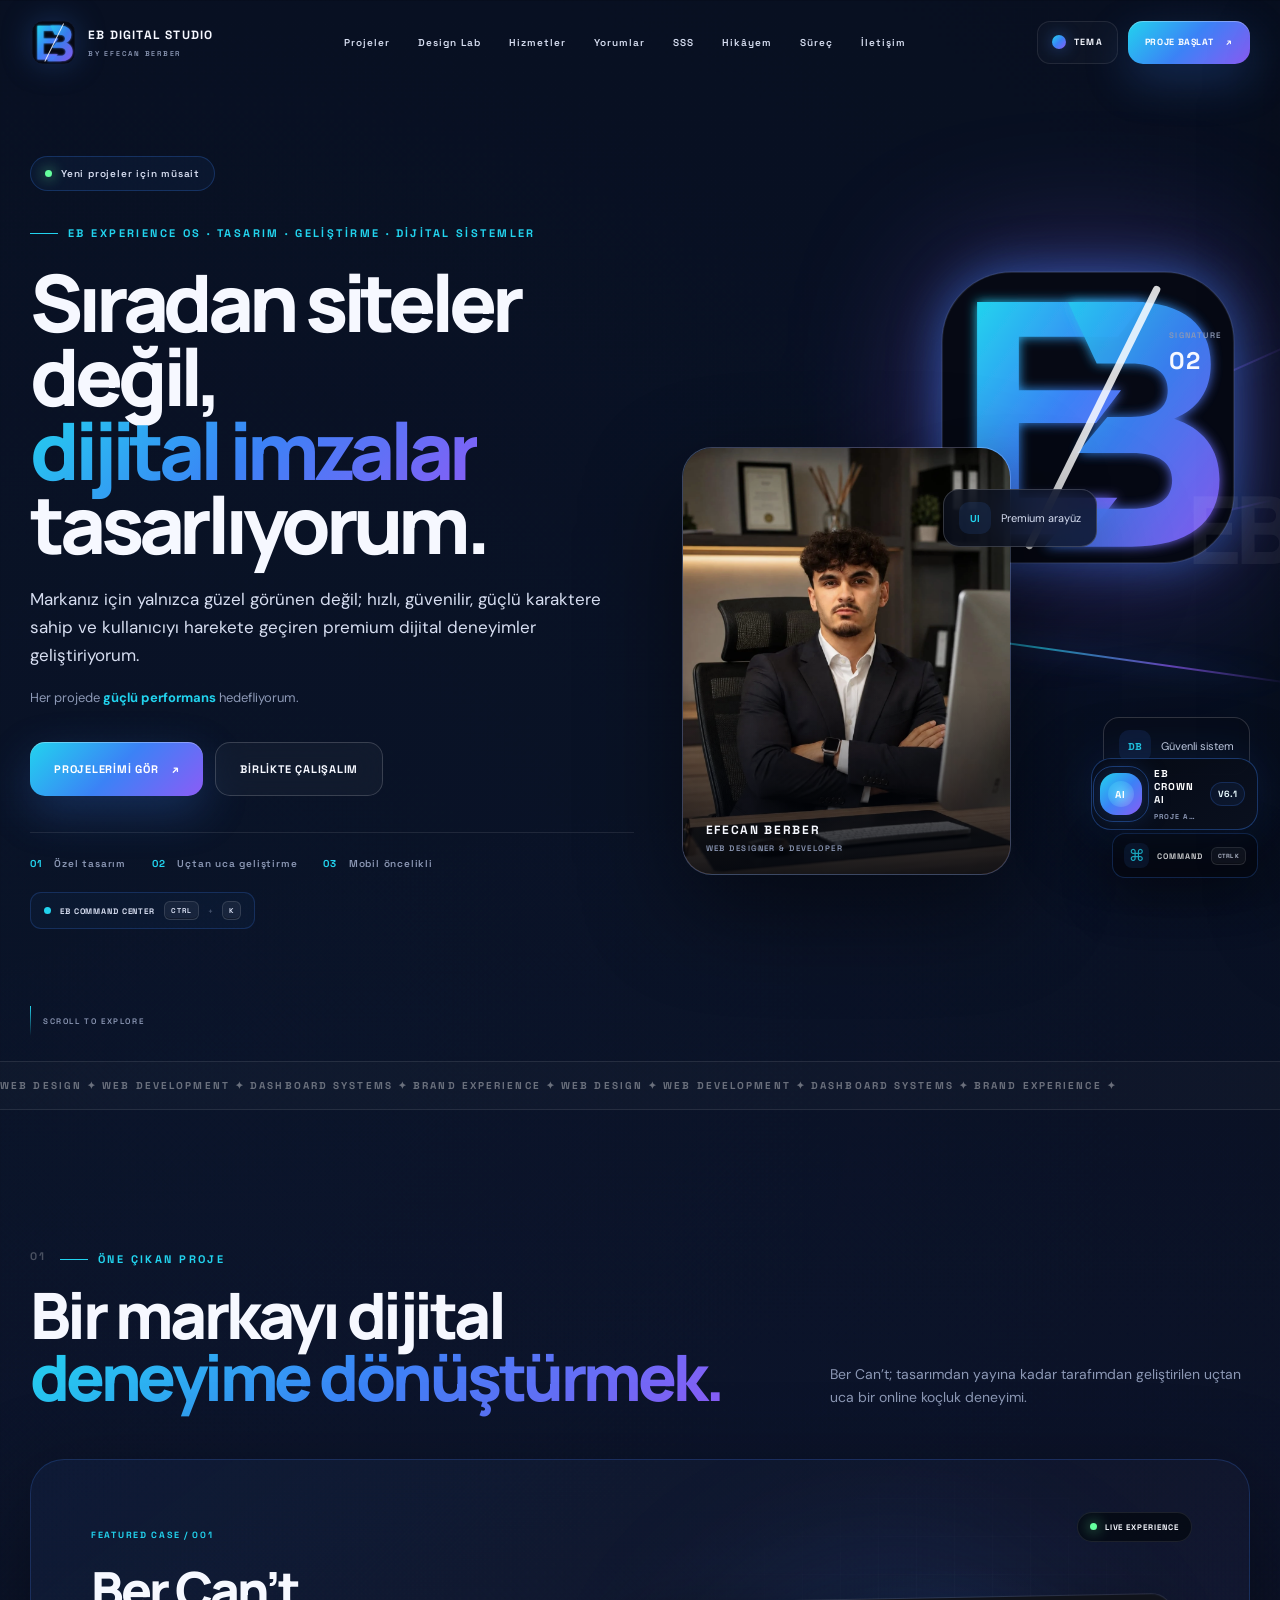
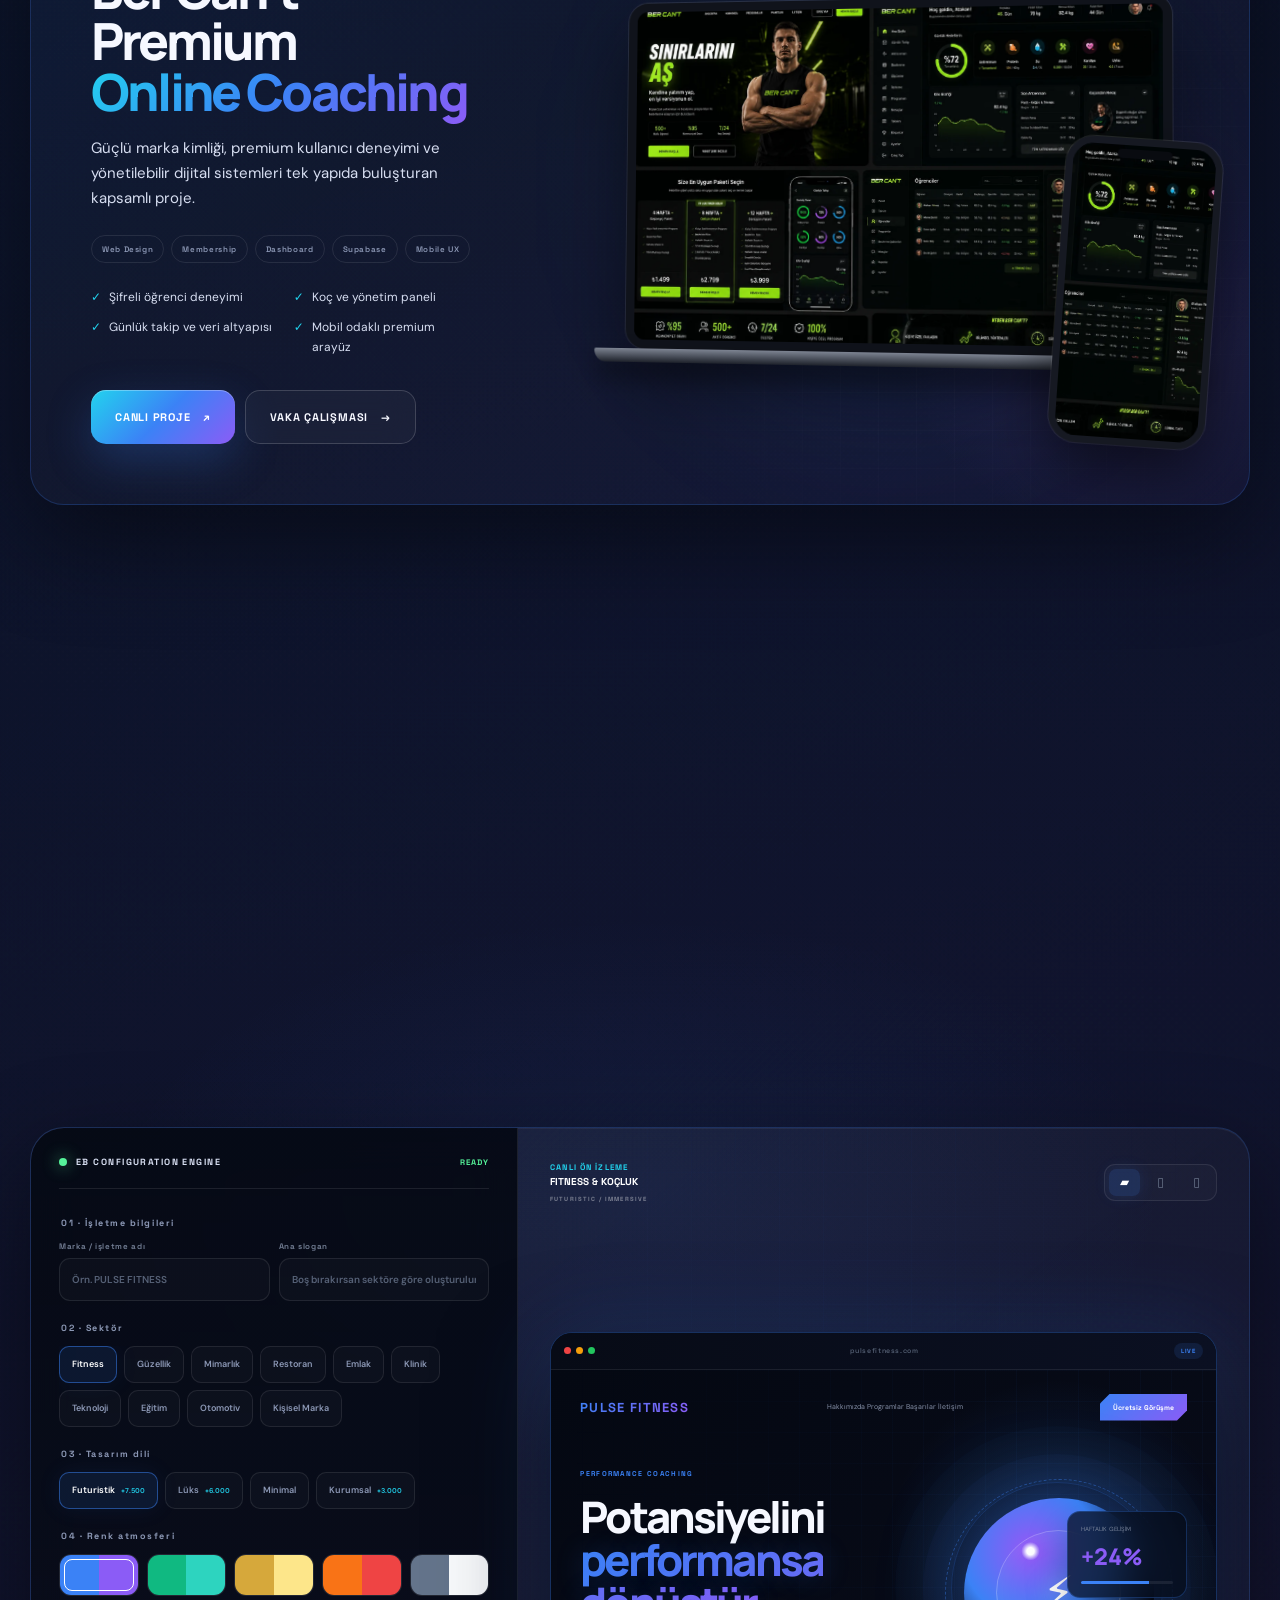
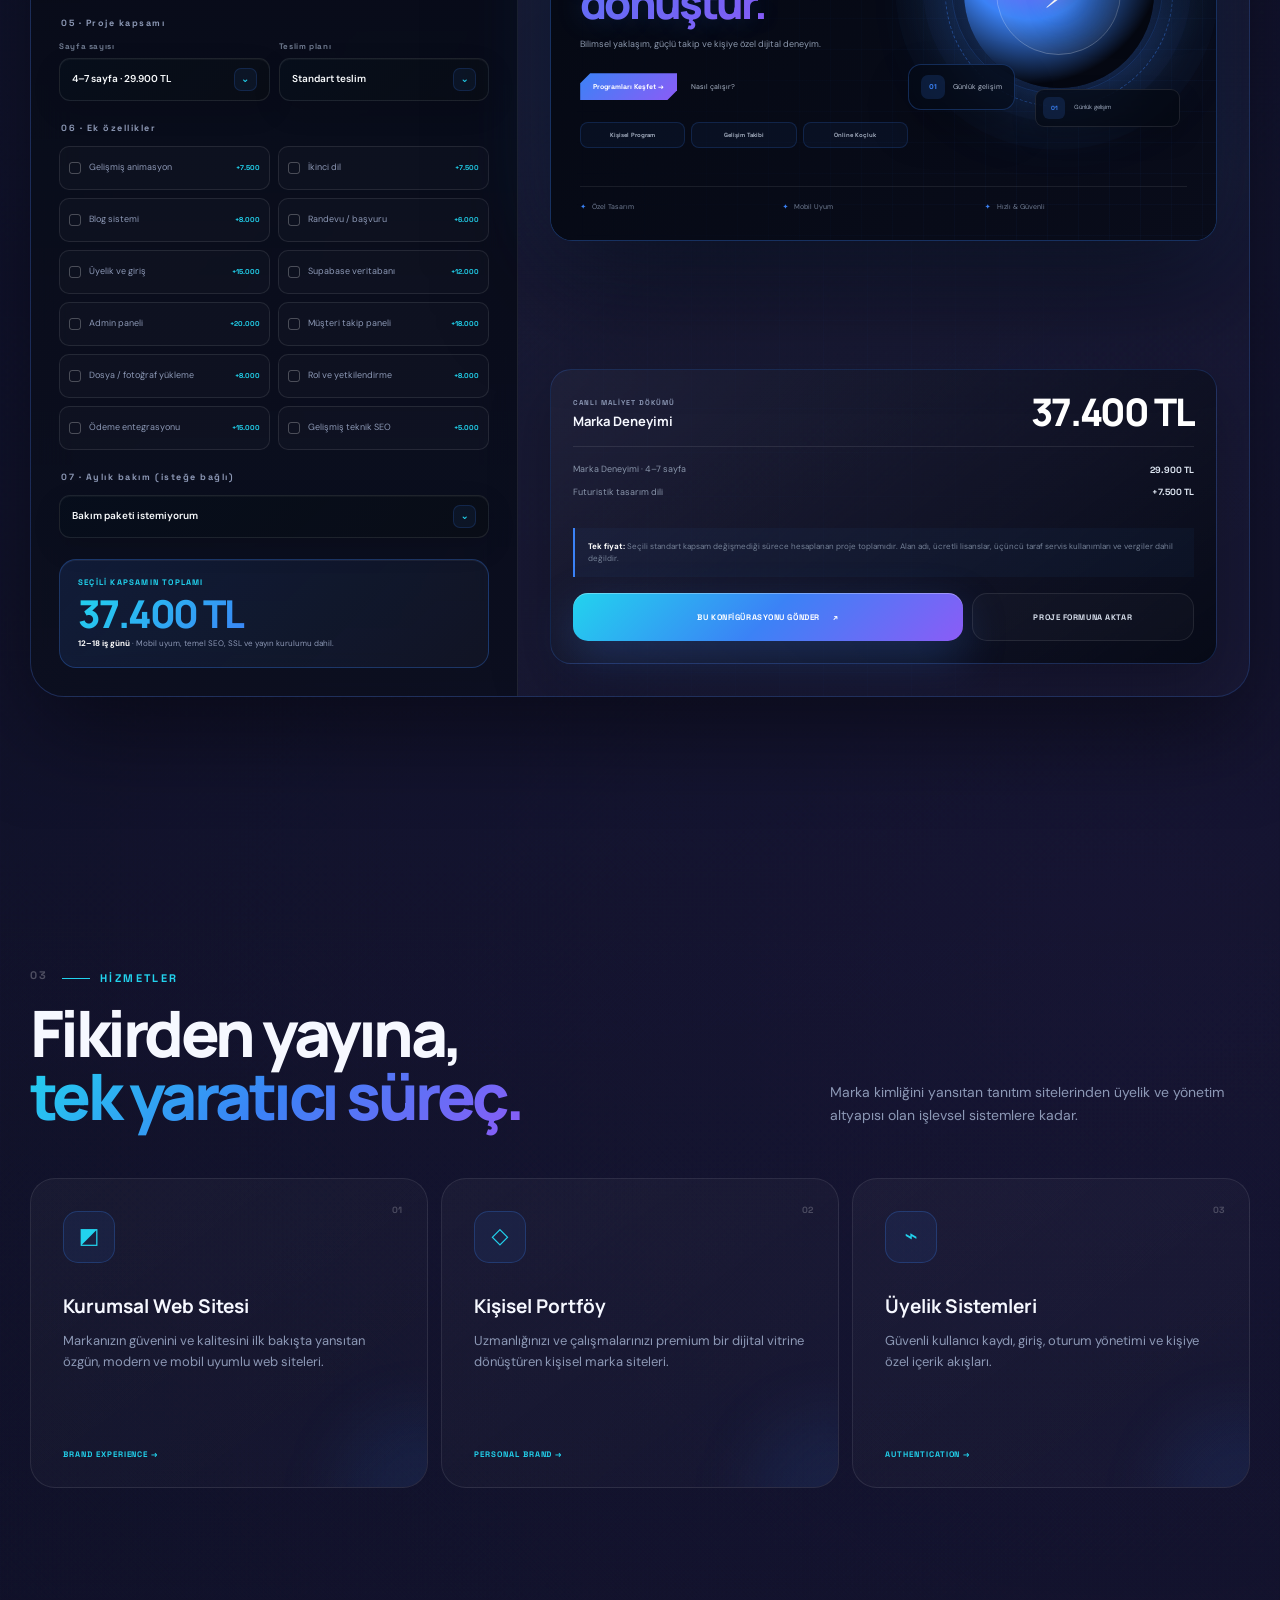
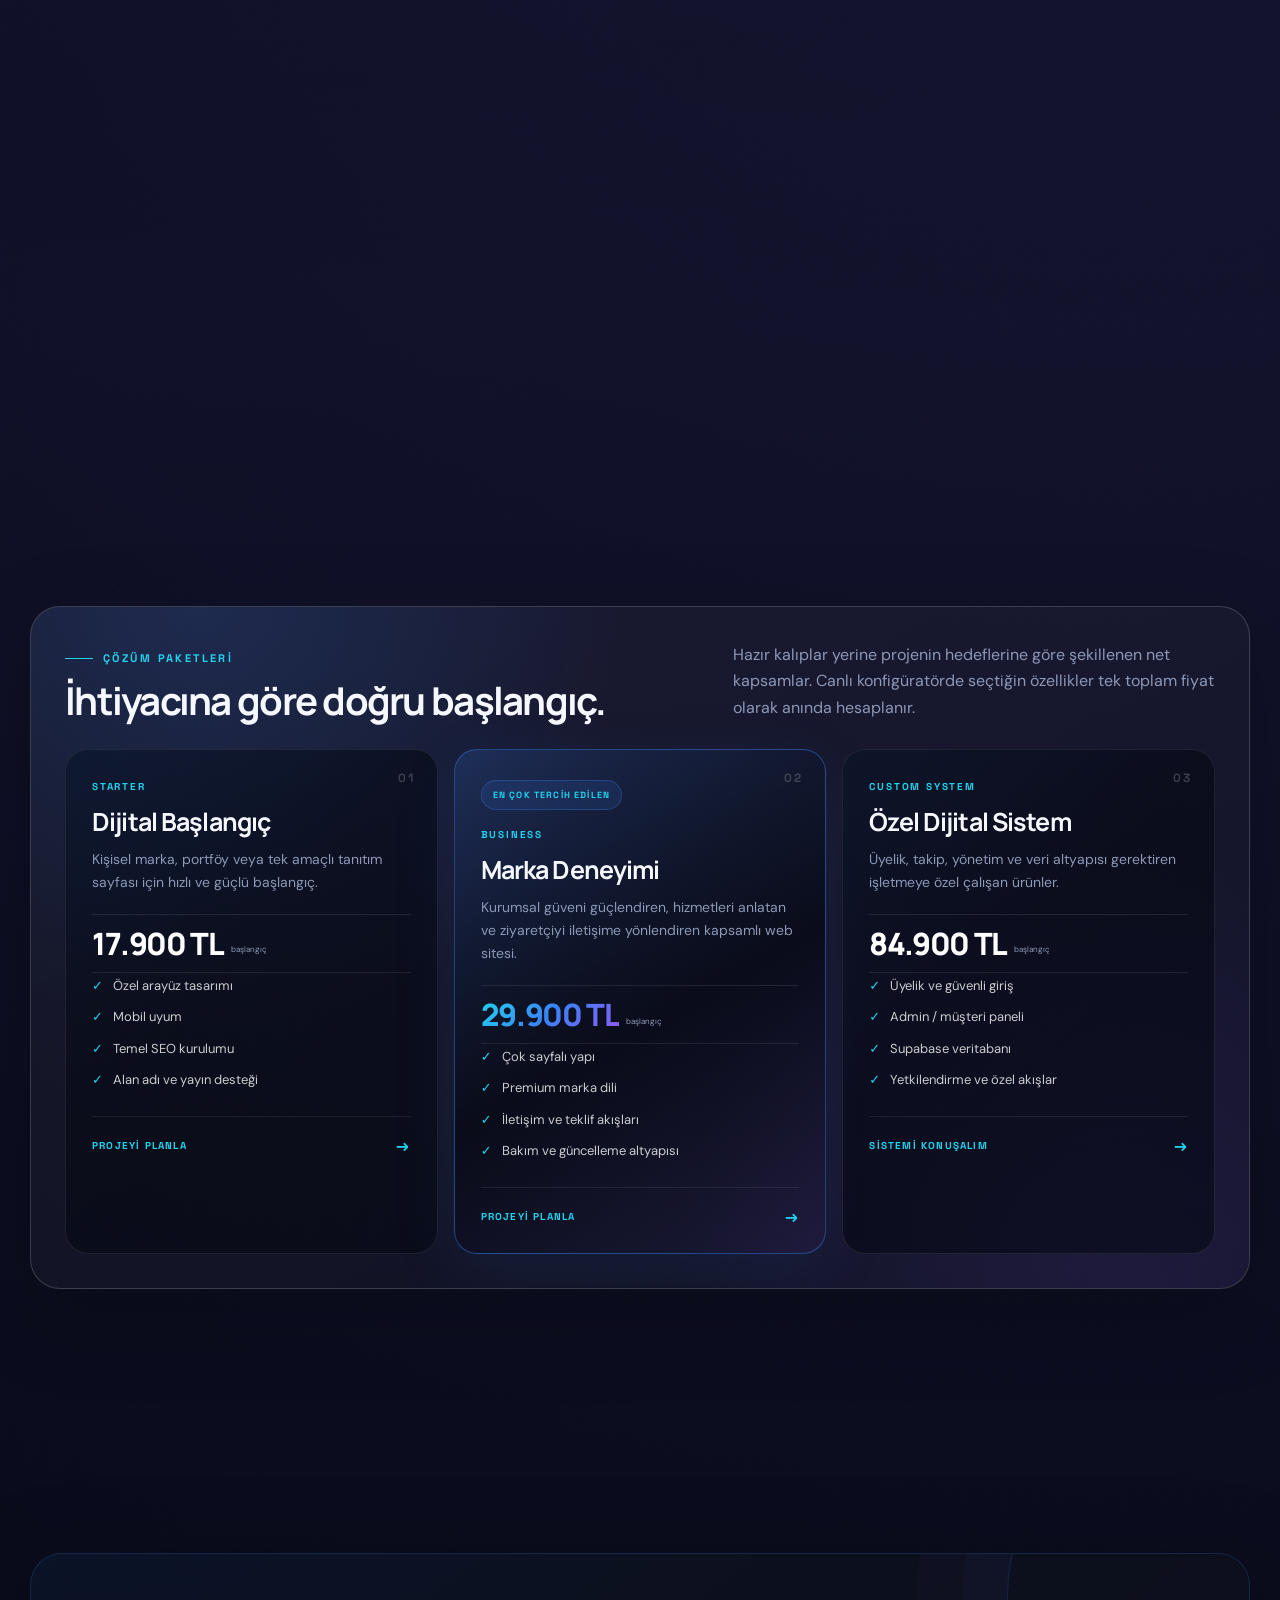
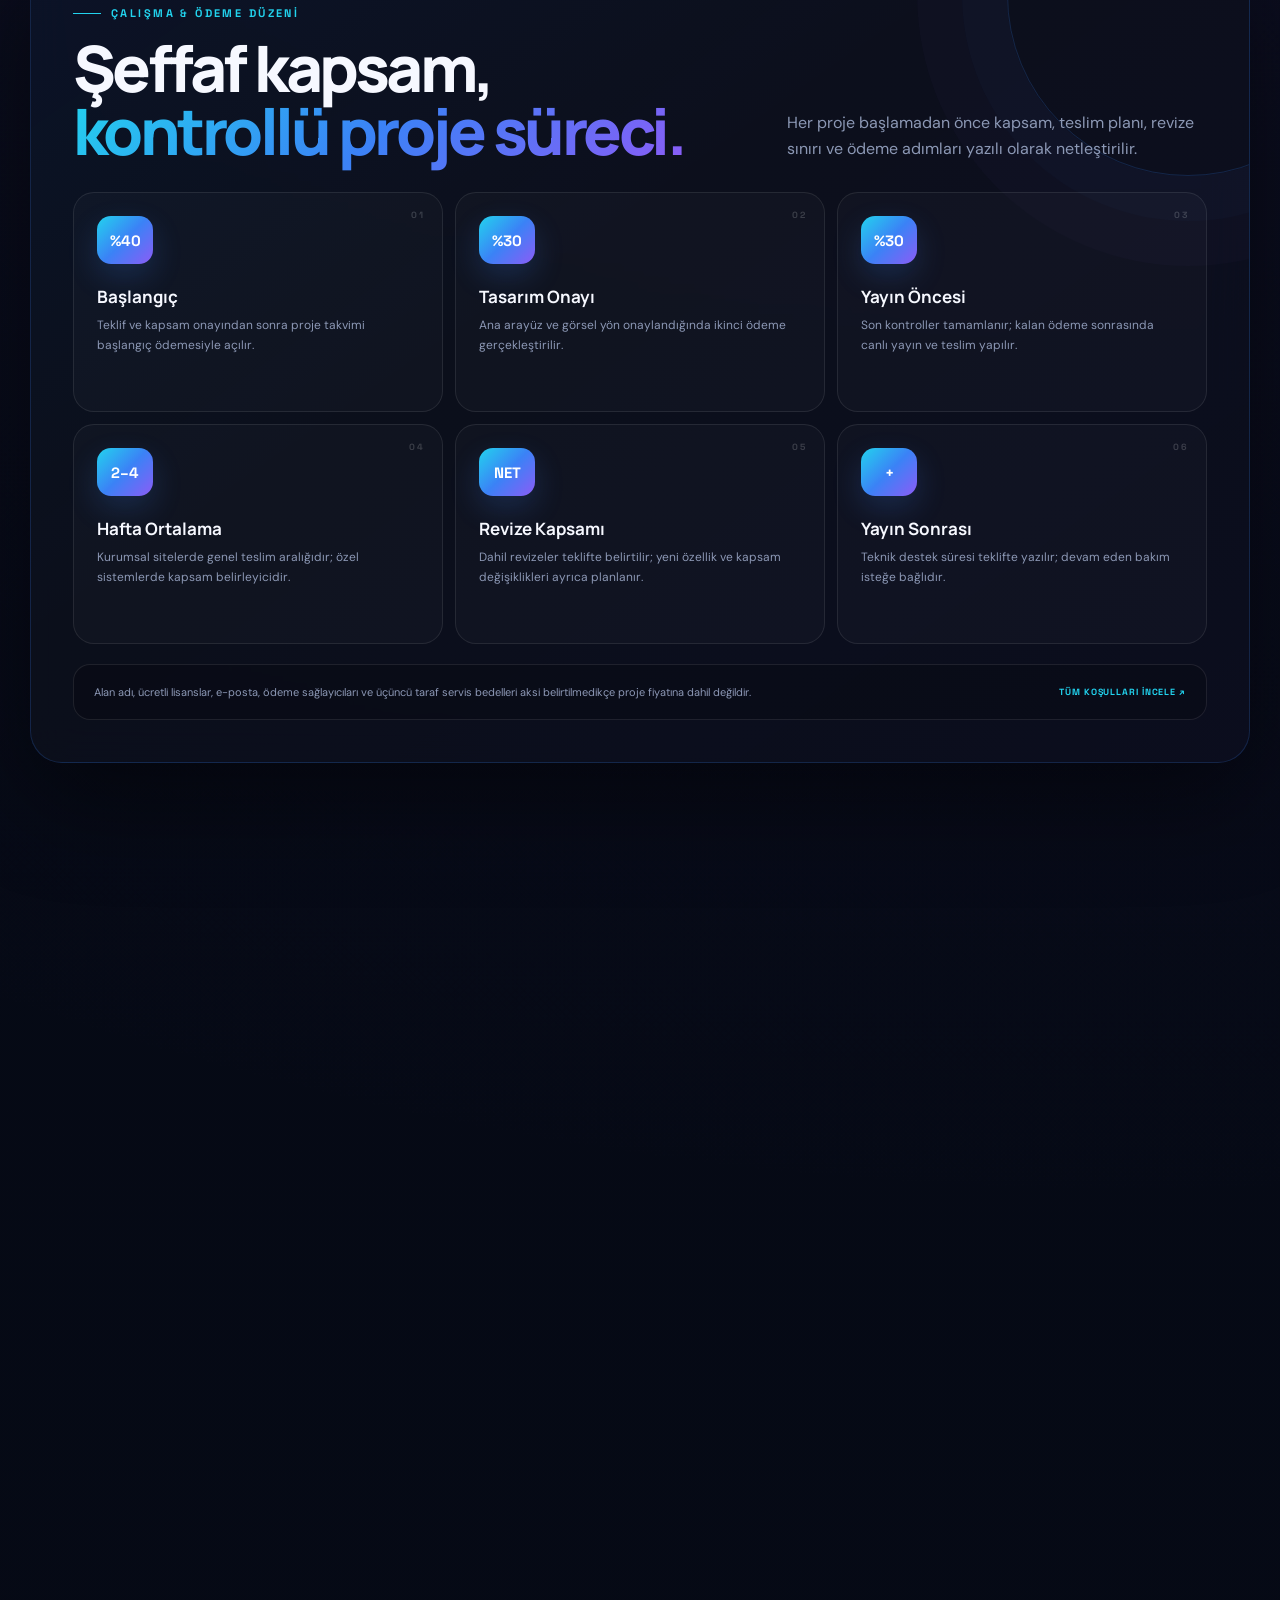
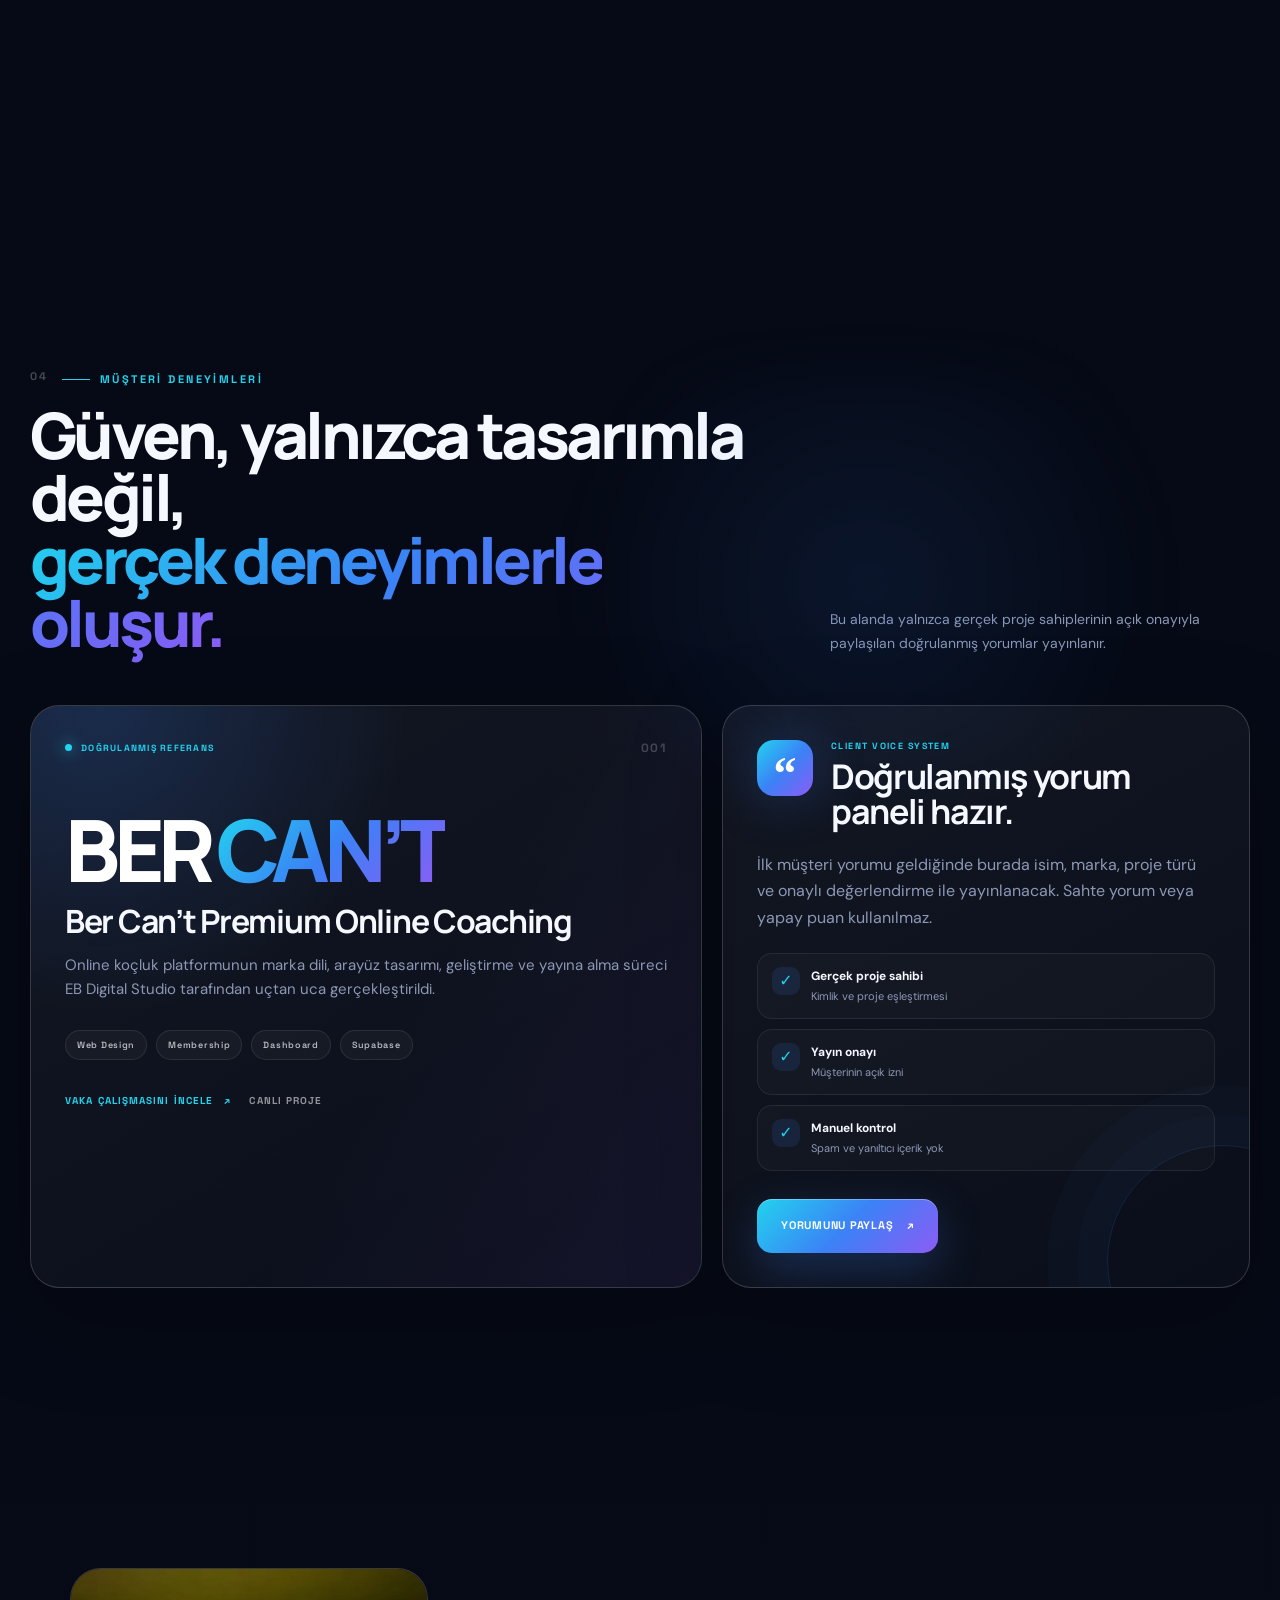
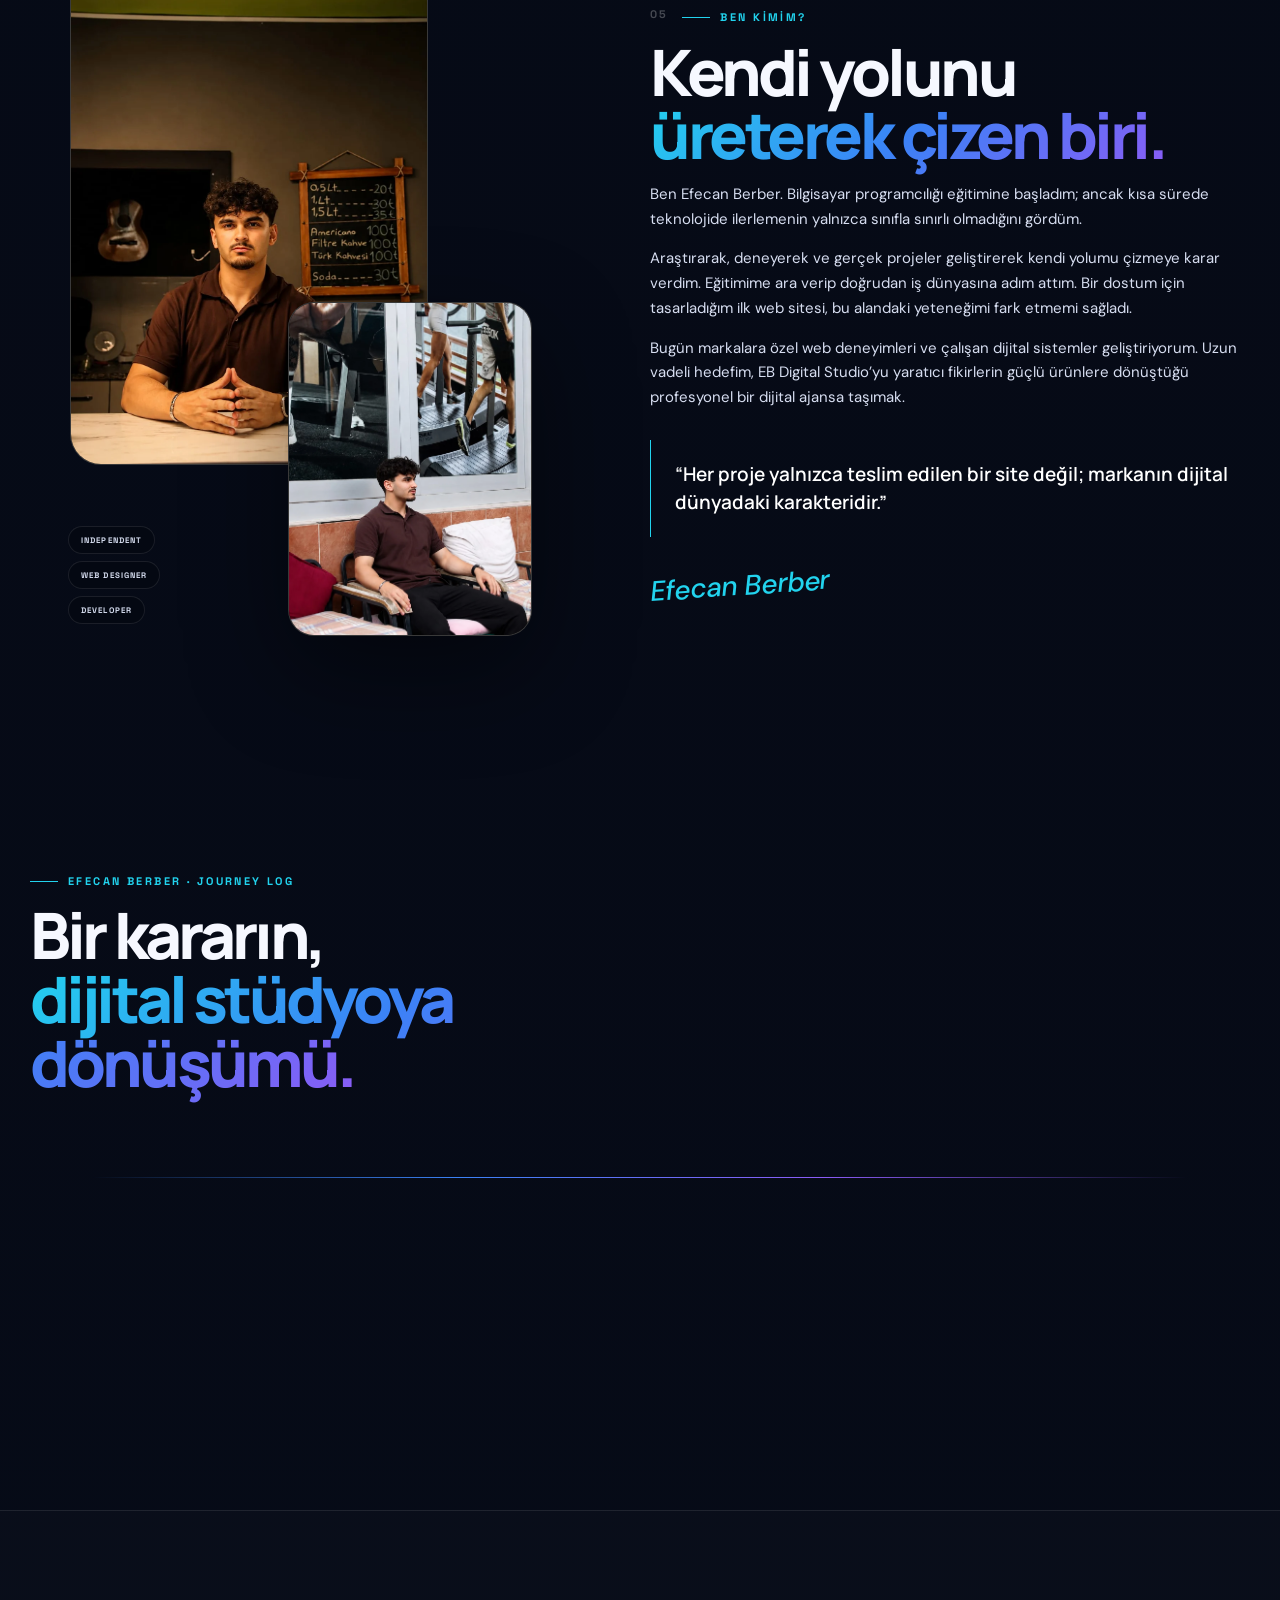
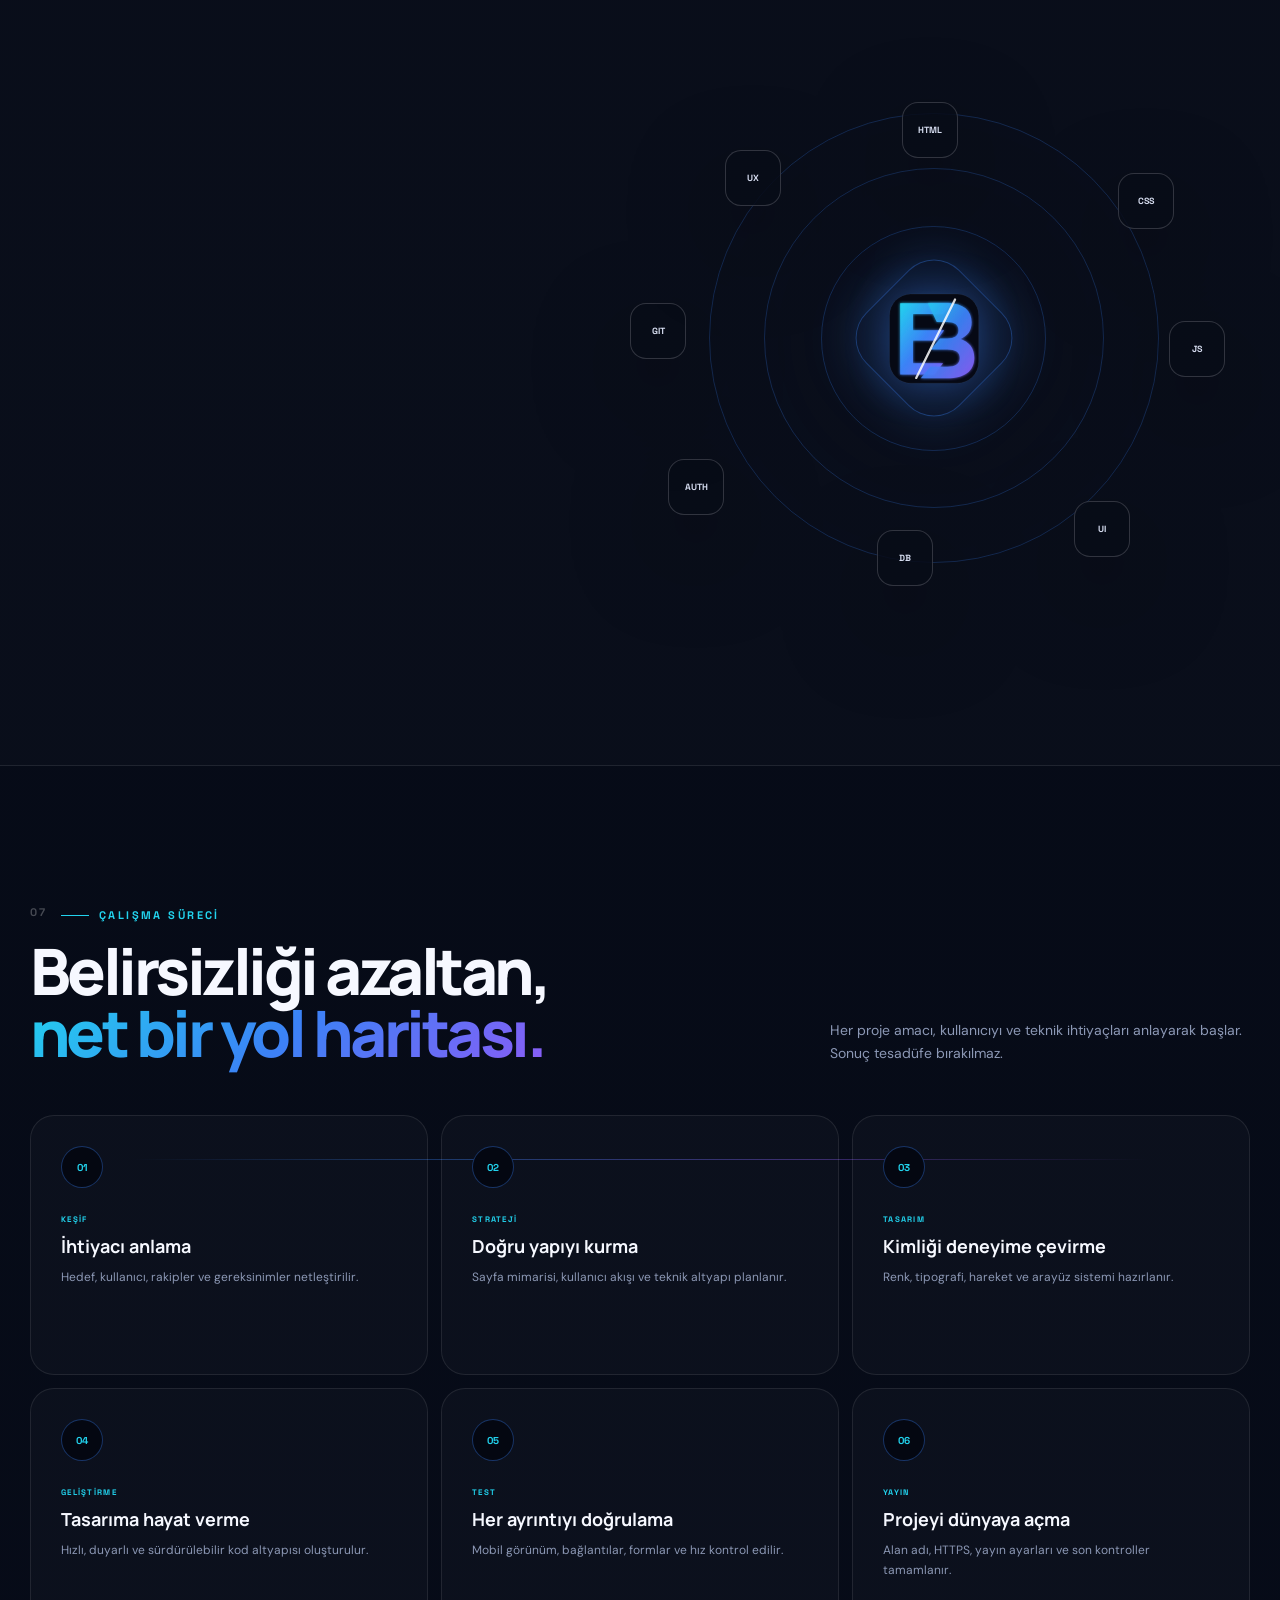
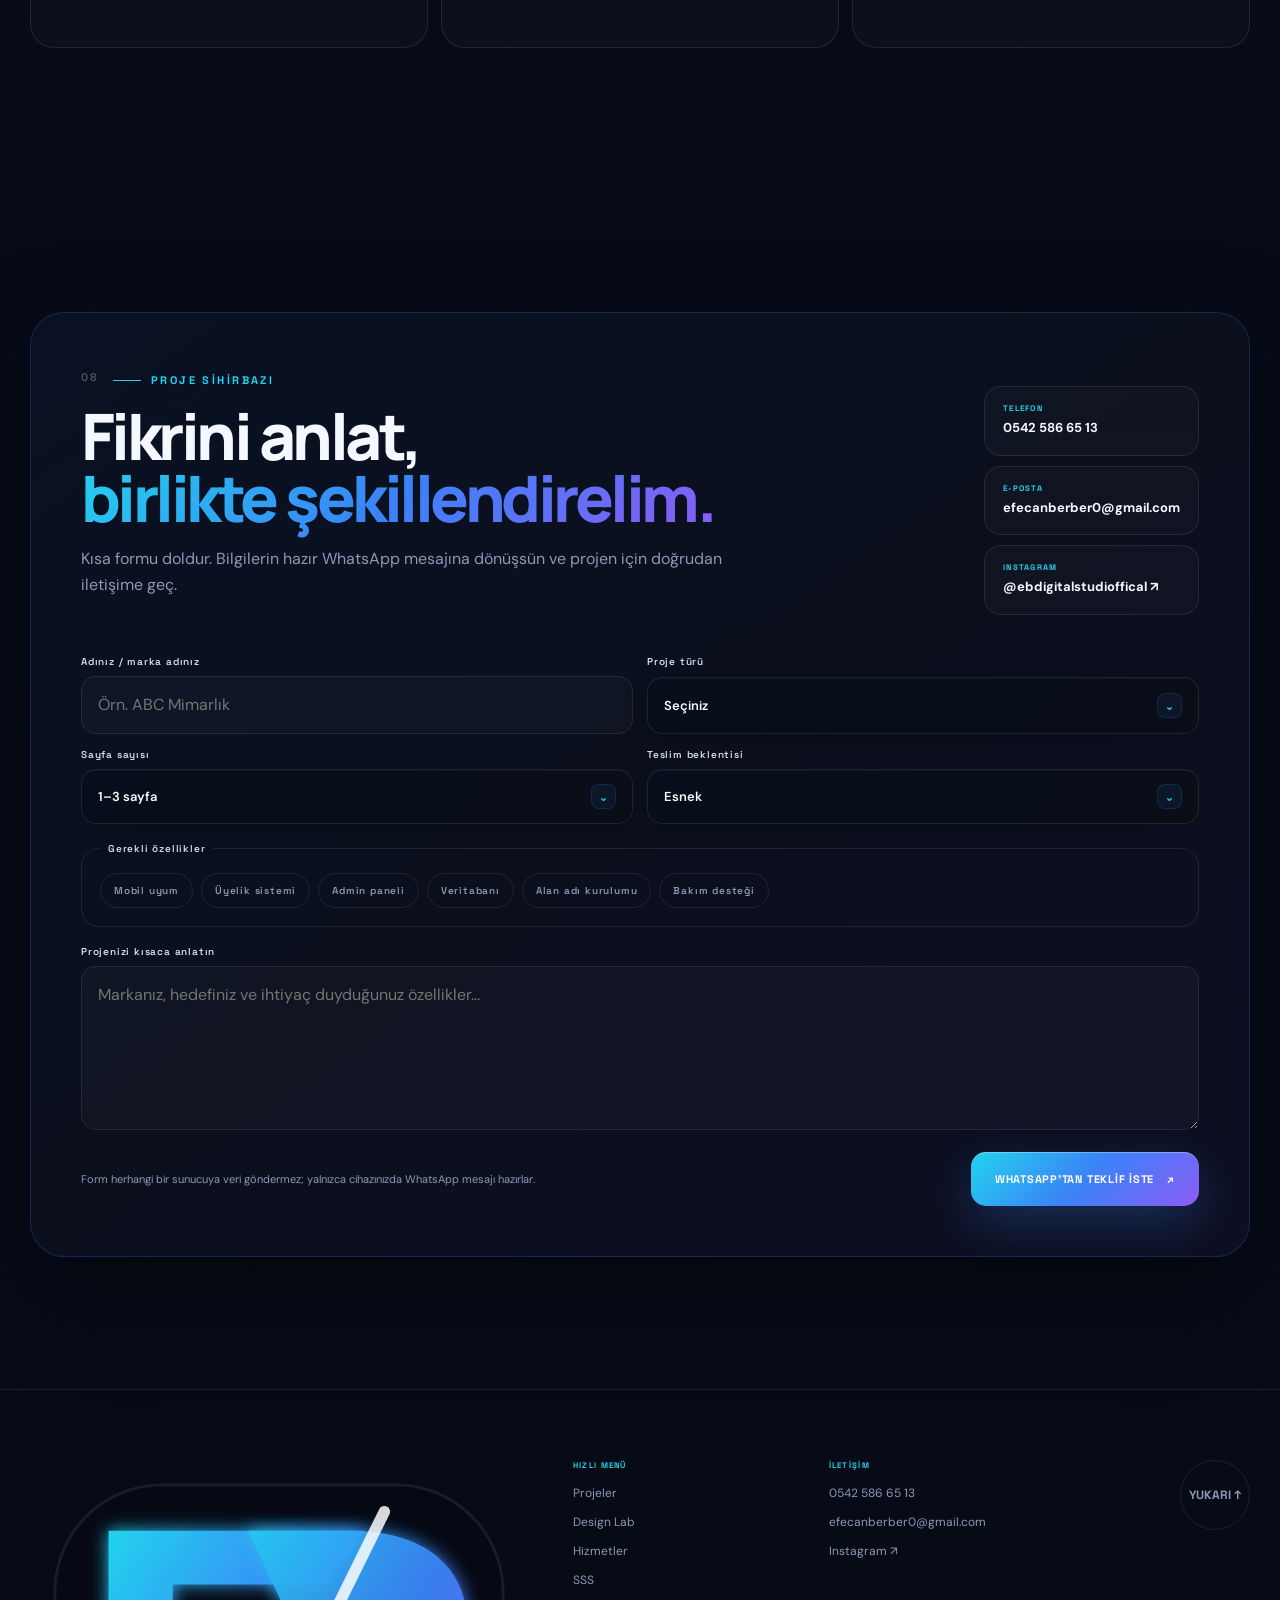
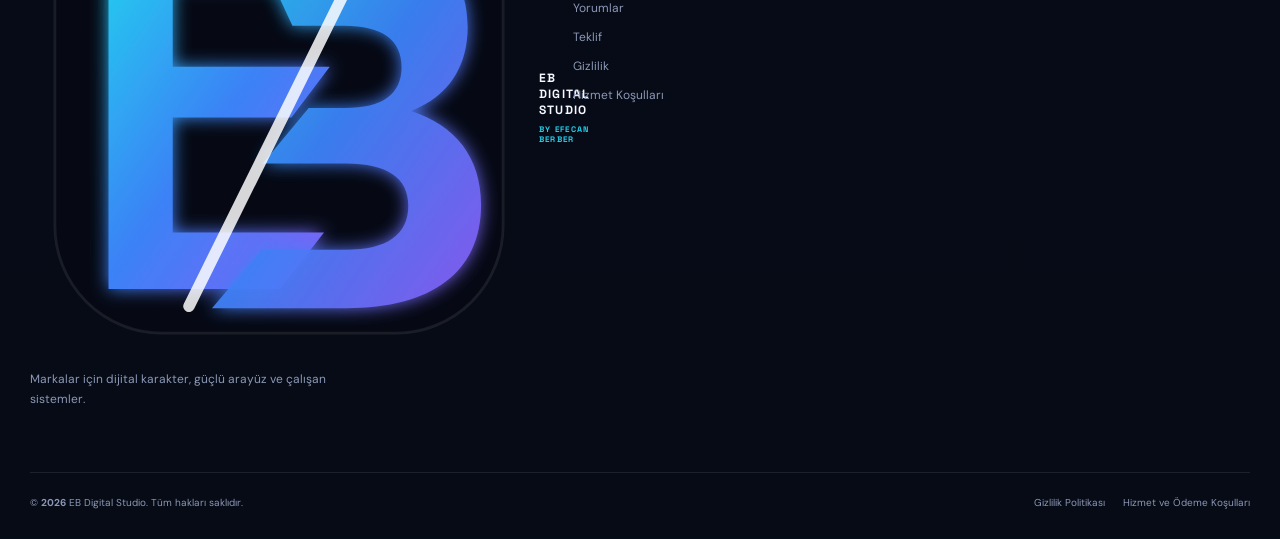
==== commit 73d7a16d: "Add files via upload" ====
--- a/index.html
+++ b/index.html
@@ -79,7 +79,7 @@
   <script>try{document.documentElement.dataset.motion=localStorage.getItem('eb-motion')||'full'}catch(e){document.documentElement.dataset.motion='full'};document.documentElement.classList.add('js')</script>
   <link rel="stylesheet" href="css/style.css?v=5.5">
   <link rel="stylesheet" href="css/experience.css?v=5.5">
-  <link rel="stylesheet" href="css/ai-assistant.css?v=6.0">
+  <link rel="stylesheet" href="css/ai-assistant.css?v=6.1">
 </head>
 <body>
   <div id="top" class="top-anchor" aria-hidden="true"></div>
@@ -562,11 +562,11 @@
     <div class="container footer-bottom"><span>© <b id="year"></b> EB Digital Studio. Tüm hakları saklıdır.</span><span class="footer-legal-links"><a href="gizlilik-politikasi.html">Gizlilik Politikası</a><a href="hizmet-ve-odeme-kosullari.html">Hizmet ve Ödeme Koşulları</a></span></div>
   </footer>
 
-  <div class="eb-ai-assistant eb-ai-elite" id="ebAiAssistant" data-ai-version="6.0">
+  <div class="eb-ai-assistant eb-ai-elite" id="ebAiAssistant" data-ai-version="6.1">
     <button class="eb-ai-fab" type="button" data-assistant-open aria-label="EB Asistanı aç">
       <span class="eb-ai-orb"><i></i><b>AI</b></span>
-      <span><b>EB CROWN AI</b><small>CLIENT WINNING INTELLIGENCE OS</small></span>
-      <em>V6.0</em>
+      <span><b>EB CROWN AI</b><small>PROJE ASİSTANI</small></span>
+      <em>V6.1</em>
     </button>
     <section class="eb-ai-panel" data-ai-panel role="dialog" aria-modal="false" aria-hidden="true" aria-labelledby="ebAiTitle">
       <div class="eb-ai-head">
@@ -574,7 +574,7 @@
           <span class="eb-ai-orb"><i></i><b>AI</b></span>
           <div>
             <h2 id="ebAiTitle">EB Crown AI</h2>
-            <p>Strateji kurulu · teklif dosyası · ön izleme reçetesi · satış ve risk zekâsı</p>
+            <p>Siteye uyumlu kompakt satış zekâsı · proje analizi · teklif yönlendirme</p>
           </div>
         </div>
         <div class="eb-ai-head-actions">
@@ -602,10 +602,10 @@
       </div>
       <div class="eb-ai-quick" data-ai-quick></div>
       <form class="eb-ai-input" data-ai-form>
-        <input data-ai-input type="text" autocomplete="off" placeholder="Örn. Mersin Mezitli’de Merve Yıldırım Beauty adında güzellik merkezim var; krem-gold lüks tasarım, randevu, onaylı yorum paneli, kampanya, hizmet sayfaları, galeri, KVKK, dönüşüm takibi ve Google SEO istiyorum...">
+        <input data-ai-input type="text" autocomplete="off" placeholder="Örn. Mersin Mezitli’de Merve Yıldırım Beauty adında güzellik merkezim var; krem-gold lüks tasarım, randevu, yorum paneli, kampanya, hizmet sayfaları, galeri, KVKK ve Google SEO istiyorum...">
         <button type="submit" aria-label="Mesaj gönder">↗</button>
       </form>
-      <div class="eb-ai-foot"><span>Crown AI</span><span>API maliyeti yok</span><span>6 uzman modu</span><span>Satış dosyası üretir</span></div>
+      <div class="eb-ai-foot"><span>Crown AI</span><span>API maliyeti yok</span><span>Kompakt mod</span><span>Teklif üretir</span></div>
     </section>
   </div>
 
@@ -665,6 +665,6 @@
 
   <script src="js/app.js?v=5.6" defer></script>
   <script src="js/experience.js?v=5.6" defer></script>
-  <script src="js/ai-assistant.js?v=6.0" defer></script>
+  <script src="js/ai-assistant.js?v=6.1" defer></script>
 </body>
 </html>
--- a/css/ai-assistant.css
+++ b/css/ai-assistant.css
@@ -91,3 +91,279 @@
 @keyframes ebAiCrownScan{0%{transform:translateX(-85%) rotate(8deg)}100%{transform:translateX(85%) rotate(8deg)}}@keyframes ebAiCrownGrid{0%{background-position:0 0,0 0,0 0}100%{background-position:0 30px,30px 0,0 0}}@keyframes ebAiPulse{0%,100%{opacity:.3;transform:scale(.95)}50%{opacity:.85;transform:scale(1.06)}}
 @media(max-width:1040px){.eb-ai-assistant[data-ai-version="6.0"] .eb-ai-panel{width:min(640px,calc(100vw - 22px))}.eb-ai-assistant[data-ai-version="6.0"] .eb-ai-main{grid-template-columns:1fr}.eb-ai-assistant[data-ai-version="6.0"] .eb-ai-intel{display:none}.crown-board{grid-template-columns:1fr}}
 @media(max-width:720px){.eb-ai-assistant[data-ai-version="6.0"]{right:12px;bottom:70px}.eb-ai-assistant[data-ai-version="6.0"] .eb-ai-fab{min-width:0}.eb-ai-assistant[data-ai-version="6.0"] .eb-ai-panel{width:calc(100vw - 18px);height:min(820px,calc(100vh - 18px));border-radius:28px}.eb-ai-assistant[data-ai-version="6.0"] .eb-ai-status{grid-template-columns:1fr}.eb-ai-assistant[data-ai-version="6.0"] .eb-ai-head h2{font-size:19px}.eb-ai-assistant[data-ai-version="6.0"] .eb-ai-oracle-card .ai-price{font-size:30px}.crown-score-grid,.crown-preview-cards{grid-template-columns:1fr}.crown-board{grid-template-columns:1fr}}
+
+/* =========================================================
+   V6.1 — AI FIT FIX
+   Siteye uyumlu kompakt panel, taşma engeli ve güçlü kapatma katmanı.
+   ========================================================= */
+.eb-ai-assistant[data-ai-version="6.1"],
+.eb-ai-assistant[data-ai-version="6.0"]{
+  right: clamp(12px, 2vw, 22px) !important;
+  bottom: clamp(70px, 7vh, 92px) !important;
+  z-index: 2147482500 !important;
+  max-width: calc(100vw - 24px) !important;
+}
+.eb-ai-assistant[data-ai-version="6.1"] .eb-ai-fab,
+.eb-ai-assistant[data-ai-version="6.0"] .eb-ai-fab{
+  min-width: 0 !important;
+  max-width: min(330px, calc(100vw - 26px)) !important;
+  min-height: 56px !important;
+  padding: 8px 12px 8px 8px !important;
+  border-radius: 20px !important;
+  transform-origin: right bottom !important;
+}
+.eb-ai-assistant[data-ai-version="6.1"] .eb-ai-fab span:last-of-type small,
+.eb-ai-assistant[data-ai-version="6.0"] .eb-ai-fab span:last-of-type small{
+  max-width: 180px !important;
+  overflow: hidden !important;
+  text-overflow: ellipsis !important;
+  white-space: nowrap !important;
+}
+.eb-ai-assistant[data-ai-version="6.1"] .eb-ai-panel,
+.eb-ai-assistant[data-ai-version="6.0"] .eb-ai-panel{
+  position: fixed !important;
+  right: clamp(12px, 2vw, 22px) !important;
+  left: auto !important;
+  top: auto !important;
+  bottom: clamp(76px, 8vh, 98px) !important;
+  width: min(468px, calc(100vw - 26px)) !important;
+  height: min(682px, calc(100dvh - 122px)) !important;
+  max-height: calc(100dvh - 122px) !important;
+  min-height: 430px !important;
+  border-radius: 28px !important;
+  display: grid !important;
+  grid-template-rows: auto auto minmax(0, 1fr) auto auto auto !important;
+  overflow: hidden !important;
+  transform-origin: right bottom !important;
+  box-shadow: 0 32px 115px rgba(0,0,0,.78), 0 0 72px rgba(var(--c1, 0,229,255),.18), inset 0 1px 0 rgba(255,255,255,.12) !important;
+}
+.eb-ai-assistant[data-ai-version="6.1"] .eb-ai-head,
+.eb-ai-assistant[data-ai-version="6.0"] .eb-ai-head{
+  padding: 14px 14px 12px !important;
+  align-items: center !important;
+  gap: 10px !important;
+}
+.eb-ai-assistant[data-ai-version="6.1"] .eb-ai-head-title,
+.eb-ai-assistant[data-ai-version="6.0"] .eb-ai-head-title{
+  min-width: 0 !important;
+  flex: 1 1 auto !important;
+}
+.eb-ai-assistant[data-ai-version="6.1"] .eb-ai-head-title .eb-ai-orb,
+.eb-ai-assistant[data-ai-version="6.0"] .eb-ai-head-title .eb-ai-orb{
+  width: 40px !important;
+  height: 40px !important;
+  flex-basis: 40px !important;
+  border-radius: 16px !important;
+}
+.eb-ai-assistant[data-ai-version="6.1"] .eb-ai-head h2,
+.eb-ai-assistant[data-ai-version="6.0"] .eb-ai-head h2{
+  font-size: 17px !important;
+  line-height: 1.05 !important;
+  white-space: nowrap !important;
+}
+.eb-ai-assistant[data-ai-version="6.1"] .eb-ai-head p,
+.eb-ai-assistant[data-ai-version="6.0"] .eb-ai-head p{
+  max-width: 245px !important;
+  font-size: 10.4px !important;
+  line-height: 1.35 !important;
+  display: -webkit-box !important;
+  -webkit-line-clamp: 2 !important;
+  -webkit-box-orient: vertical !important;
+  overflow: hidden !important;
+}
+.eb-ai-assistant[data-ai-version="6.1"] .eb-ai-head-actions,
+.eb-ai-assistant[data-ai-version="6.0"] .eb-ai-head-actions{
+  position: relative !important;
+  z-index: 5 !important;
+  flex: 0 0 auto !important;
+}
+.eb-ai-assistant[data-ai-version="6.1"] .eb-ai-close,
+.eb-ai-assistant[data-ai-version="6.0"] .eb-ai-close{
+  width: 40px !important;
+  height: 40px !important;
+  min-width: 40px !important;
+  border-radius: 14px !important;
+  display: grid !important;
+  place-items: center !important;
+  font-size: 24px !important;
+  line-height: 1 !important;
+  pointer-events: auto !important;
+  position: relative !important;
+  z-index: 999 !important;
+  background: rgba(255,255,255,.1) !important;
+  border-color: rgba(255,255,255,.2) !important;
+}
+.eb-ai-assistant[data-ai-version="6.1"] .eb-ai-close:hover,
+.eb-ai-assistant[data-ai-version="6.0"] .eb-ai-close:hover{
+  background: rgba(255,88,88,.18) !important;
+  border-color: rgba(255,140,140,.42) !important;
+}
+.eb-ai-assistant[data-ai-version="6.1"] .eb-ai-mini,
+.eb-ai-assistant[data-ai-version="6.0"] .eb-ai-mini{
+  height: 40px !important;
+  display: none !important;
+}
+.eb-ai-assistant[data-ai-version="6.1"] .eb-ai-status,
+.eb-ai-assistant[data-ai-version="6.0"] .eb-ai-status{
+  grid-template-columns: repeat(3, minmax(0, 1fr)) !important;
+  gap: 6px !important;
+  padding: 9px 10px !important;
+}
+.eb-ai-assistant[data-ai-version="6.1"] .eb-ai-status span,
+.eb-ai-assistant[data-ai-version="6.0"] .eb-ai-status span{
+  padding: 8px 8px 10px !important;
+  border-radius: 15px !important;
+}
+.eb-ai-assistant[data-ai-version="6.1"] .eb-ai-status b,
+.eb-ai-assistant[data-ai-version="6.0"] .eb-ai-status b{
+  font-size: 8.6px !important;
+}
+.eb-ai-assistant[data-ai-version="6.1"] .eb-ai-status small,
+.eb-ai-assistant[data-ai-version="6.0"] .eb-ai-status small{
+  font-size: 8.8px !important;
+}
+.eb-ai-assistant[data-ai-version="6.1"] .eb-ai-main,
+.eb-ai-assistant[data-ai-version="6.0"] .eb-ai-main{
+  grid-template-columns: 1fr !important;
+  min-height: 0 !important;
+  overflow: hidden !important;
+}
+.eb-ai-assistant[data-ai-version="6.1"] .eb-ai-intel,
+.eb-ai-assistant[data-ai-version="6.0"] .eb-ai-intel{
+  display: none !important;
+}
+.eb-ai-assistant[data-ai-version="6.1"] .eb-ai-messages,
+.eb-ai-assistant[data-ai-version="6.0"] .eb-ai-messages{
+  min-height: 0 !important;
+  overflow-y: auto !important;
+  padding: 14px !important;
+  gap: 10px !important;
+}
+.eb-ai-assistant[data-ai-version="6.1"] .eb-ai-msg,
+.eb-ai-assistant[data-ai-version="6.0"] .eb-ai-msg{
+  max-width: 98% !important;
+  font-size: 12.15px !important;
+}
+.eb-ai-assistant[data-ai-version="6.1"] .eb-ai-msg .ai-card,
+.eb-ai-assistant[data-ai-version="6.0"] .eb-ai-msg .ai-card{
+  border-radius: 18px !important;
+  padding: 13px !important;
+}
+.eb-ai-assistant[data-ai-version="6.1"] .crown-board,
+.eb-ai-assistant[data-ai-version="6.0"] .crown-board,
+.eb-ai-assistant[data-ai-version="6.1"] .crown-score-grid,
+.eb-ai-assistant[data-ai-version="6.0"] .crown-score-grid,
+.eb-ai-assistant[data-ai-version="6.1"] .crown-preview-cards,
+.eb-ai-assistant[data-ai-version="6.0"] .crown-preview-cards{
+  grid-template-columns: 1fr !important;
+}
+.eb-ai-assistant[data-ai-version="6.1"] .crown-preview,
+.eb-ai-assistant[data-ai-version="6.0"] .crown-preview{
+  padding: 14px !important;
+  border-radius: 20px !important;
+}
+.eb-ai-assistant[data-ai-version="6.1"] .crown-preview h3,
+.eb-ai-assistant[data-ai-version="6.0"] .crown-preview h3{
+  font-size: 20px !important;
+}
+.eb-ai-assistant[data-ai-version="6.1"] .eb-ai-quick,
+.eb-ai-assistant[data-ai-version="6.0"] .eb-ai-quick{
+  max-height: 112px !important;
+  padding: 10px 12px !important;
+  gap: 6px !important;
+  overflow-y: auto !important;
+}
+.eb-ai-assistant[data-ai-version="6.1"] .eb-ai-chip,
+.eb-ai-assistant[data-ai-version="6.0"] .eb-ai-chip{
+  min-height: 34px !important;
+  padding: 0 10px !important;
+  font-size: 8.4px !important;
+}
+.eb-ai-assistant[data-ai-version="6.1"] .eb-ai-input,
+.eb-ai-assistant[data-ai-version="6.0"] .eb-ai-input{
+  grid-template-columns: minmax(0, 1fr) 48px !important;
+  padding: 10px !important;
+  gap: 7px !important;
+}
+.eb-ai-assistant[data-ai-version="6.1"] .eb-ai-input input,
+.eb-ai-assistant[data-ai-version="6.0"] .eb-ai-input input{
+  min-height: 48px !important;
+  border-radius: 16px !important;
+  font-size: 12.2px !important;
+}
+.eb-ai-assistant[data-ai-version="6.1"] .eb-ai-input button,
+.eb-ai-assistant[data-ai-version="6.0"] .eb-ai-input button{
+  width: 48px !important;
+  min-width: 48px !important;
+  border-radius: 16px !important;
+}
+.eb-ai-assistant[data-ai-version="6.1"] .eb-ai-foot,
+.eb-ai-assistant[data-ai-version="6.0"] .eb-ai-foot{
+  padding: 7px 10px !important;
+  gap: 5px !important;
+}
+.eb-ai-assistant[data-ai-version="6.1"] .eb-ai-foot span,
+.eb-ai-assistant[data-ai-version="6.0"] .eb-ai-foot span{
+  font-size: 7.4px !important;
+  padding: 4px 7px !important;
+}
+@media (max-width: 720px){
+  .eb-ai-assistant[data-ai-version="6.1"],
+  .eb-ai-assistant[data-ai-version="6.0"]{
+    right: 10px !important;
+    bottom: 66px !important;
+  }
+  .eb-ai-assistant[data-ai-version="6.1"] .eb-ai-fab,
+  .eb-ai-assistant[data-ai-version="6.0"] .eb-ai-fab{
+    width: 56px !important;
+    height: 56px !important;
+    padding: 8px !important;
+    border-radius: 20px !important;
+  }
+  .eb-ai-assistant[data-ai-version="6.1"] .eb-ai-fab span:last-of-type,
+  .eb-ai-assistant[data-ai-version="6.0"] .eb-ai-fab span:last-of-type,
+  .eb-ai-assistant[data-ai-version="6.1"] .eb-ai-fab em,
+  .eb-ai-assistant[data-ai-version="6.0"] .eb-ai-fab em{
+    display:none !important;
+  }
+  .eb-ai-assistant[data-ai-version="6.1"] .eb-ai-panel,
+  .eb-ai-assistant[data-ai-version="6.0"] .eb-ai-panel{
+    left: 8px !important;
+    right: 8px !important;
+    bottom: 8px !important;
+    width: auto !important;
+    height: min(700px, calc(100dvh - 16px)) !important;
+    max-height: calc(100dvh - 16px) !important;
+    min-height: 0 !important;
+    border-radius: 22px !important;
+  }
+  .eb-ai-assistant[data-ai-version="6.1"] .eb-ai-head,
+  .eb-ai-assistant[data-ai-version="6.0"] .eb-ai-head{
+    padding: 12px !important;
+  }
+  .eb-ai-assistant[data-ai-version="6.1"] .eb-ai-head p,
+  .eb-ai-assistant[data-ai-version="6.0"] .eb-ai-head p{
+    display:none !important;
+  }
+  .eb-ai-assistant[data-ai-version="6.1"] .eb-ai-status,
+  .eb-ai-assistant[data-ai-version="6.0"] .eb-ai-status{
+    grid-template-columns: 1fr !important;
+  }
+  .eb-ai-assistant[data-ai-version="6.1"] .eb-ai-status span:nth-child(n+2),
+  .eb-ai-assistant[data-ai-version="6.0"] .eb-ai-status span:nth-child(n+2){
+    display:none !important;
+  }
+  .eb-ai-assistant[data-ai-version="6.1"] .eb-ai-quick,
+  .eb-ai-assistant[data-ai-version="6.0"] .eb-ai-quick{
+    max-height: 96px !important;
+  }
+  .eb-ai-assistant[data-ai-version="6.1"] .eb-ai-foot,
+  .eb-ai-assistant[data-ai-version="6.0"] .eb-ai-foot{
+    display:none !important;
+  }
+}
+@supports not (height: 100dvh){
+  .eb-ai-assistant[data-ai-version="6.1"] .eb-ai-panel,
+  .eb-ai-assistant[data-ai-version="6.0"] .eb-ai-panel{height:min(682px, calc(100vh - 122px)) !important;max-height:calc(100vh - 122px) !important}
+  @media(max-width:720px){.eb-ai-assistant[data-ai-version="6.1"] .eb-ai-panel,.eb-ai-assistant[data-ai-version="6.0"] .eb-ai-panel{height:min(700px, calc(100vh - 16px)) !important;max-height:calc(100vh - 16px) !important}}
+}
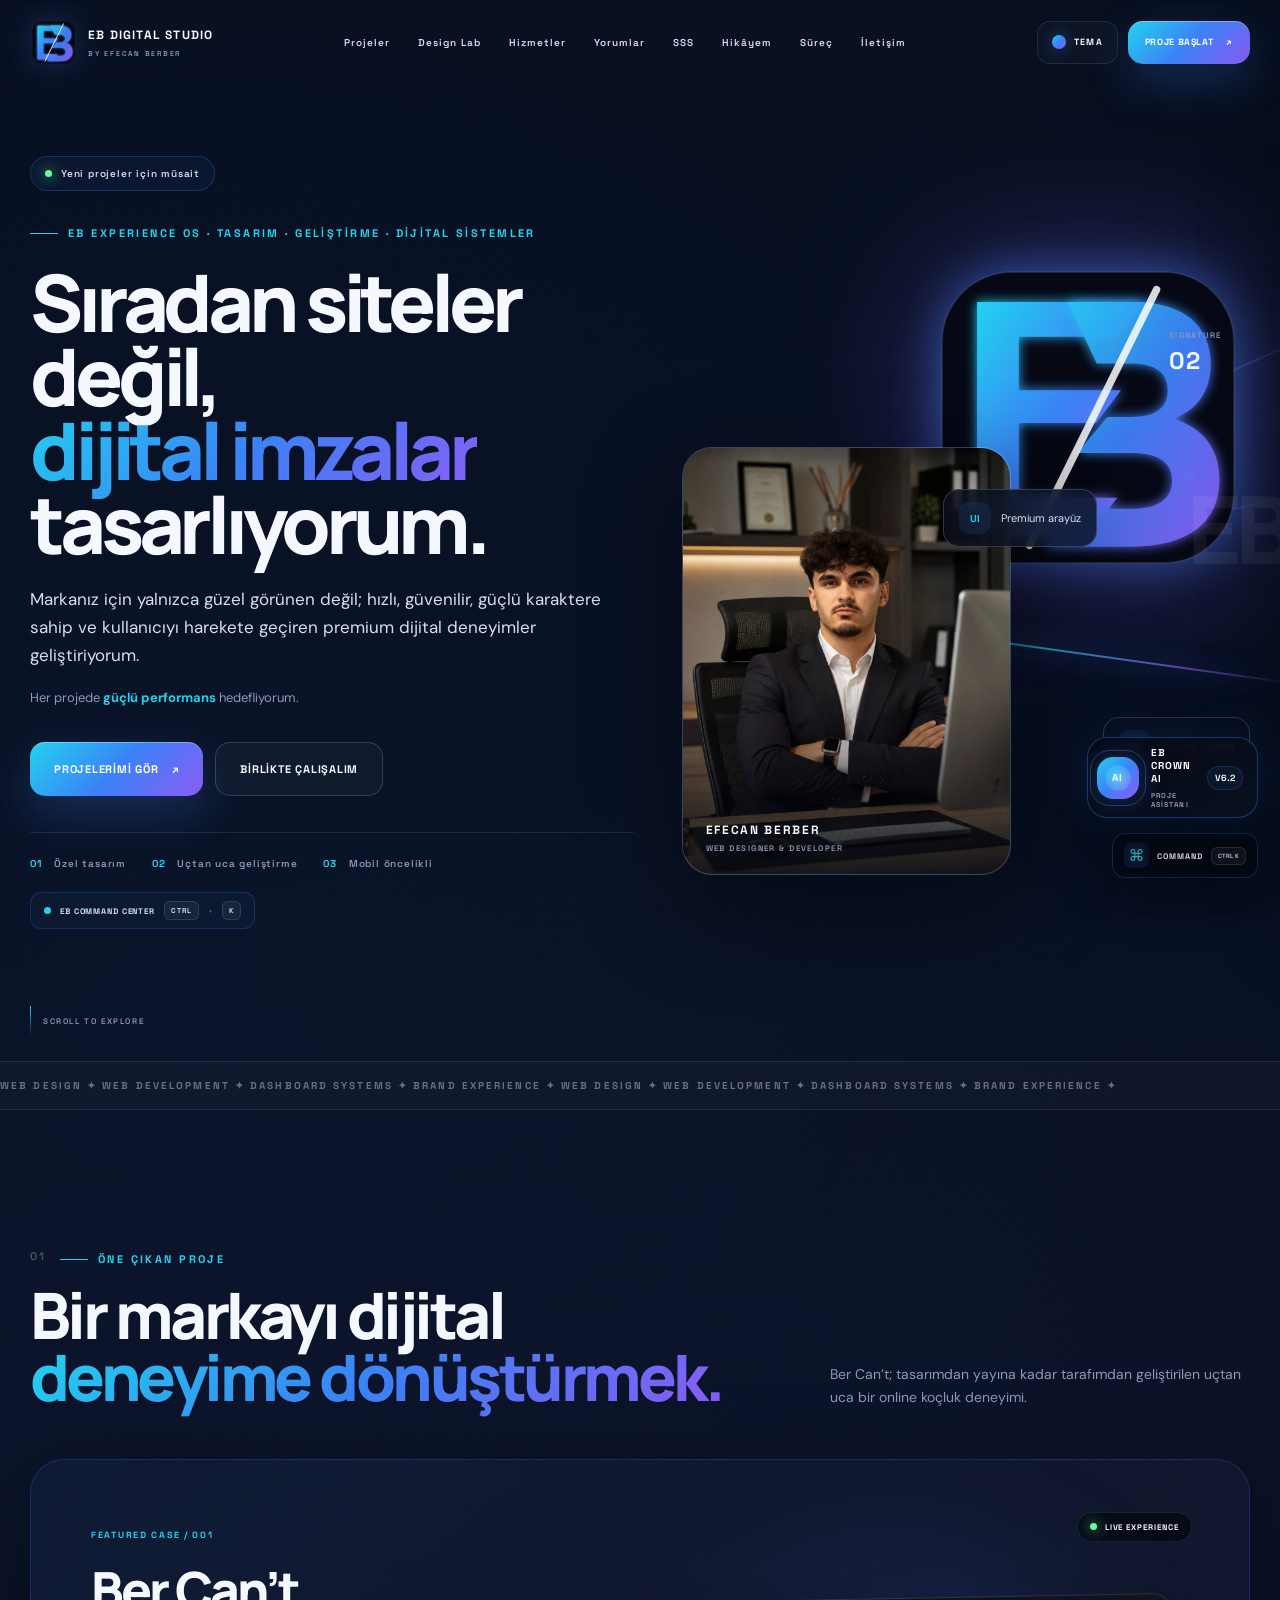
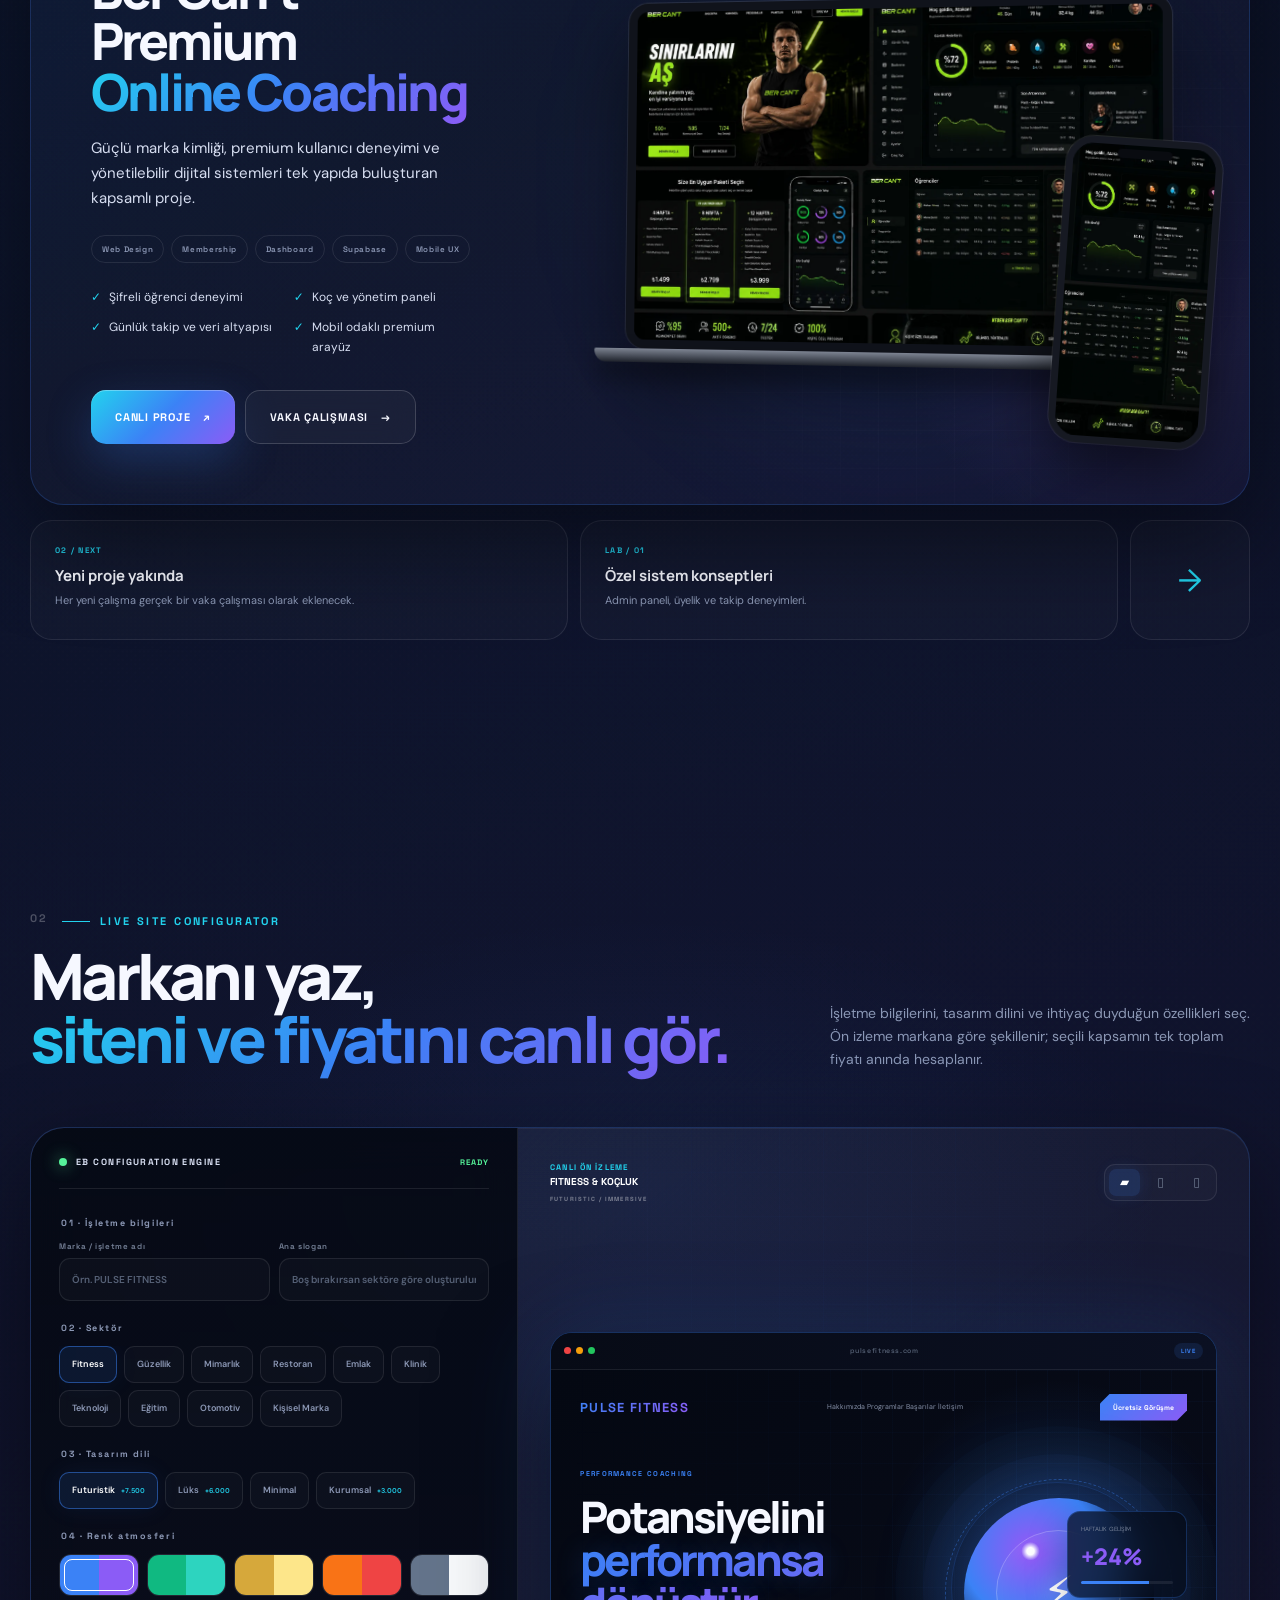
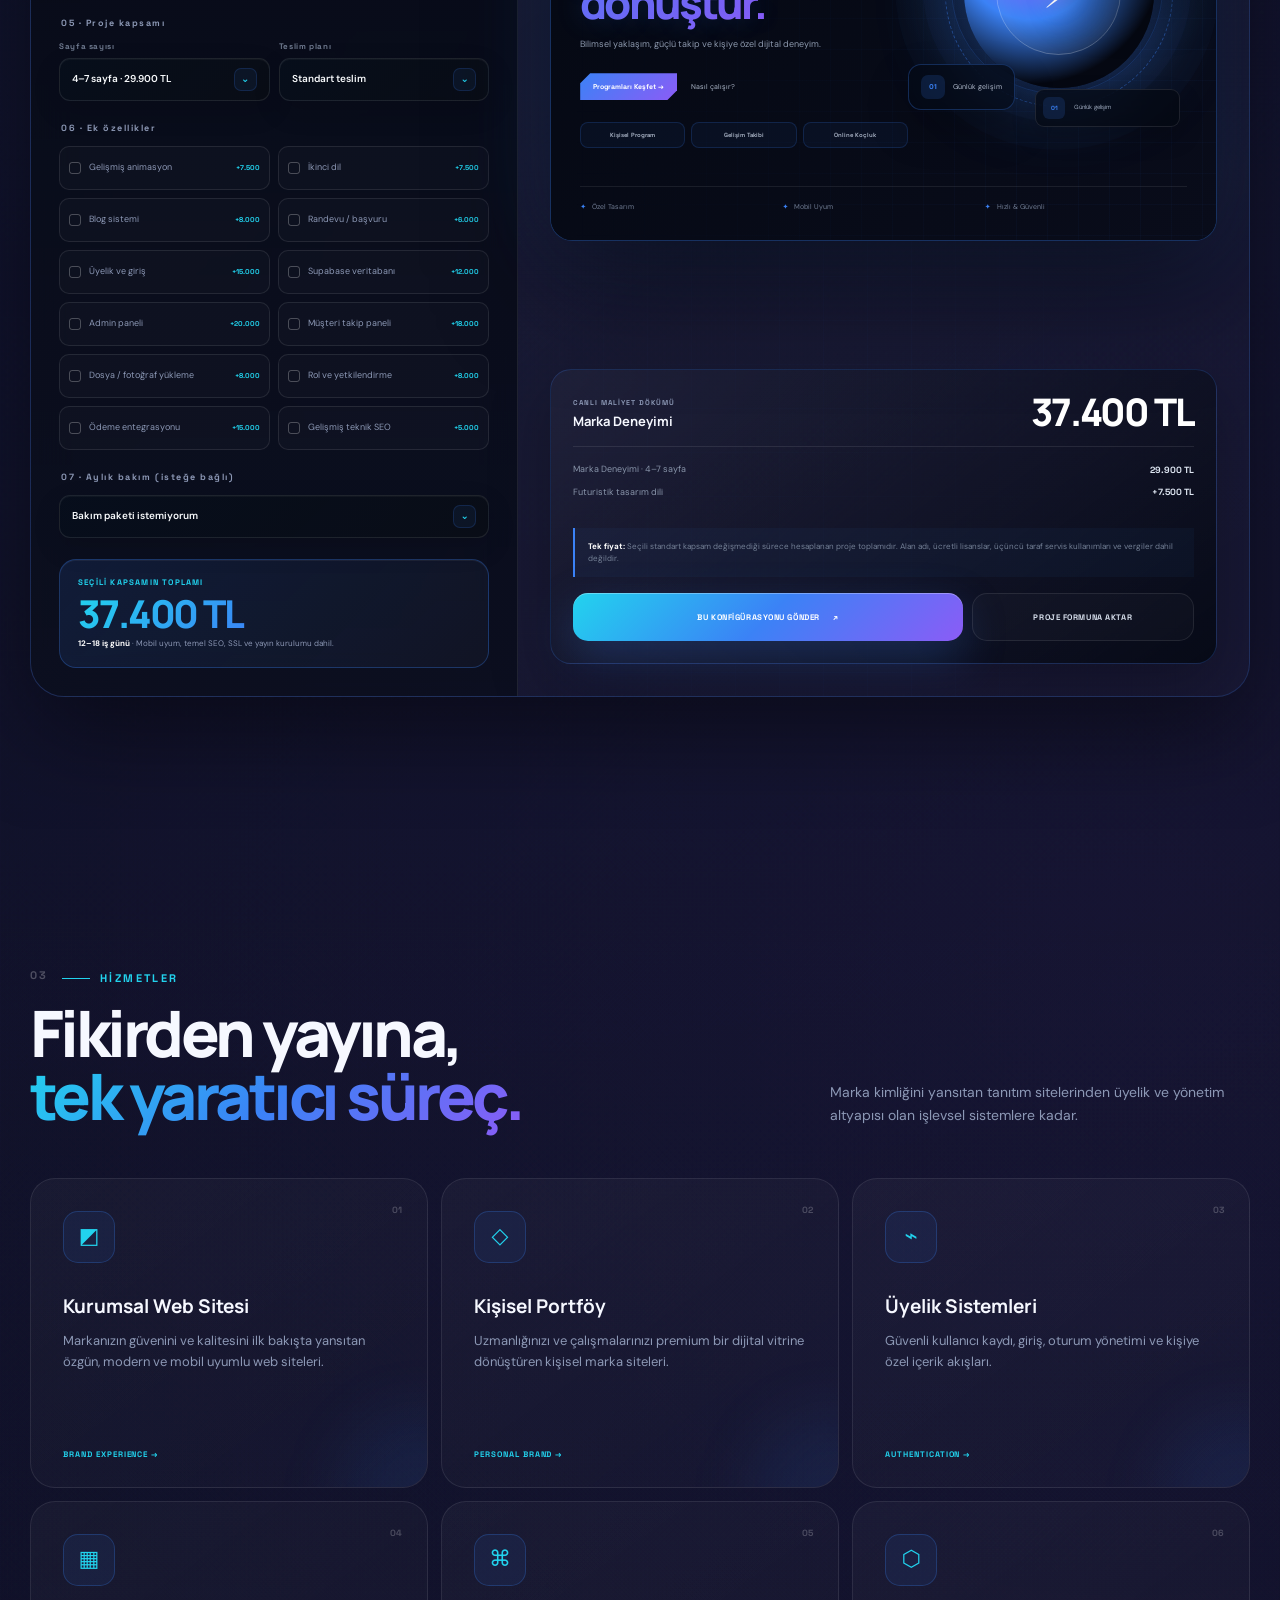
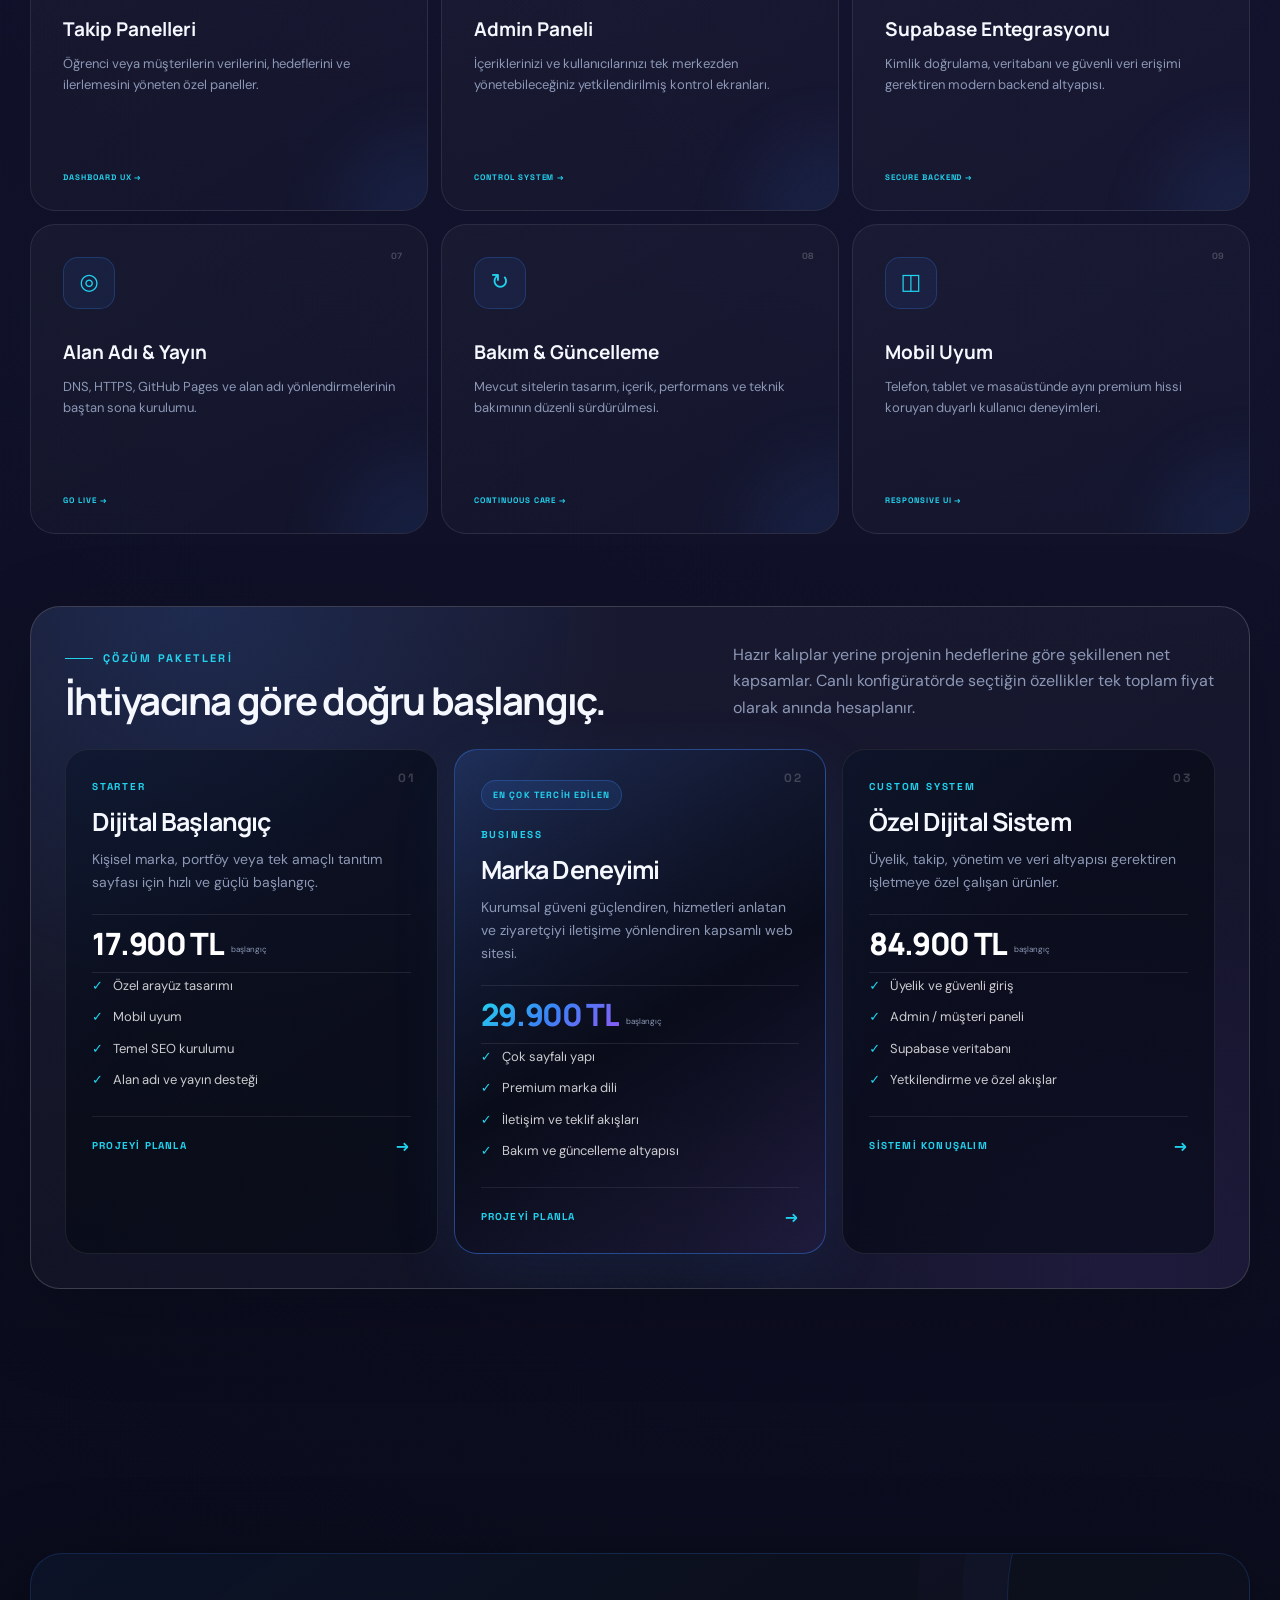
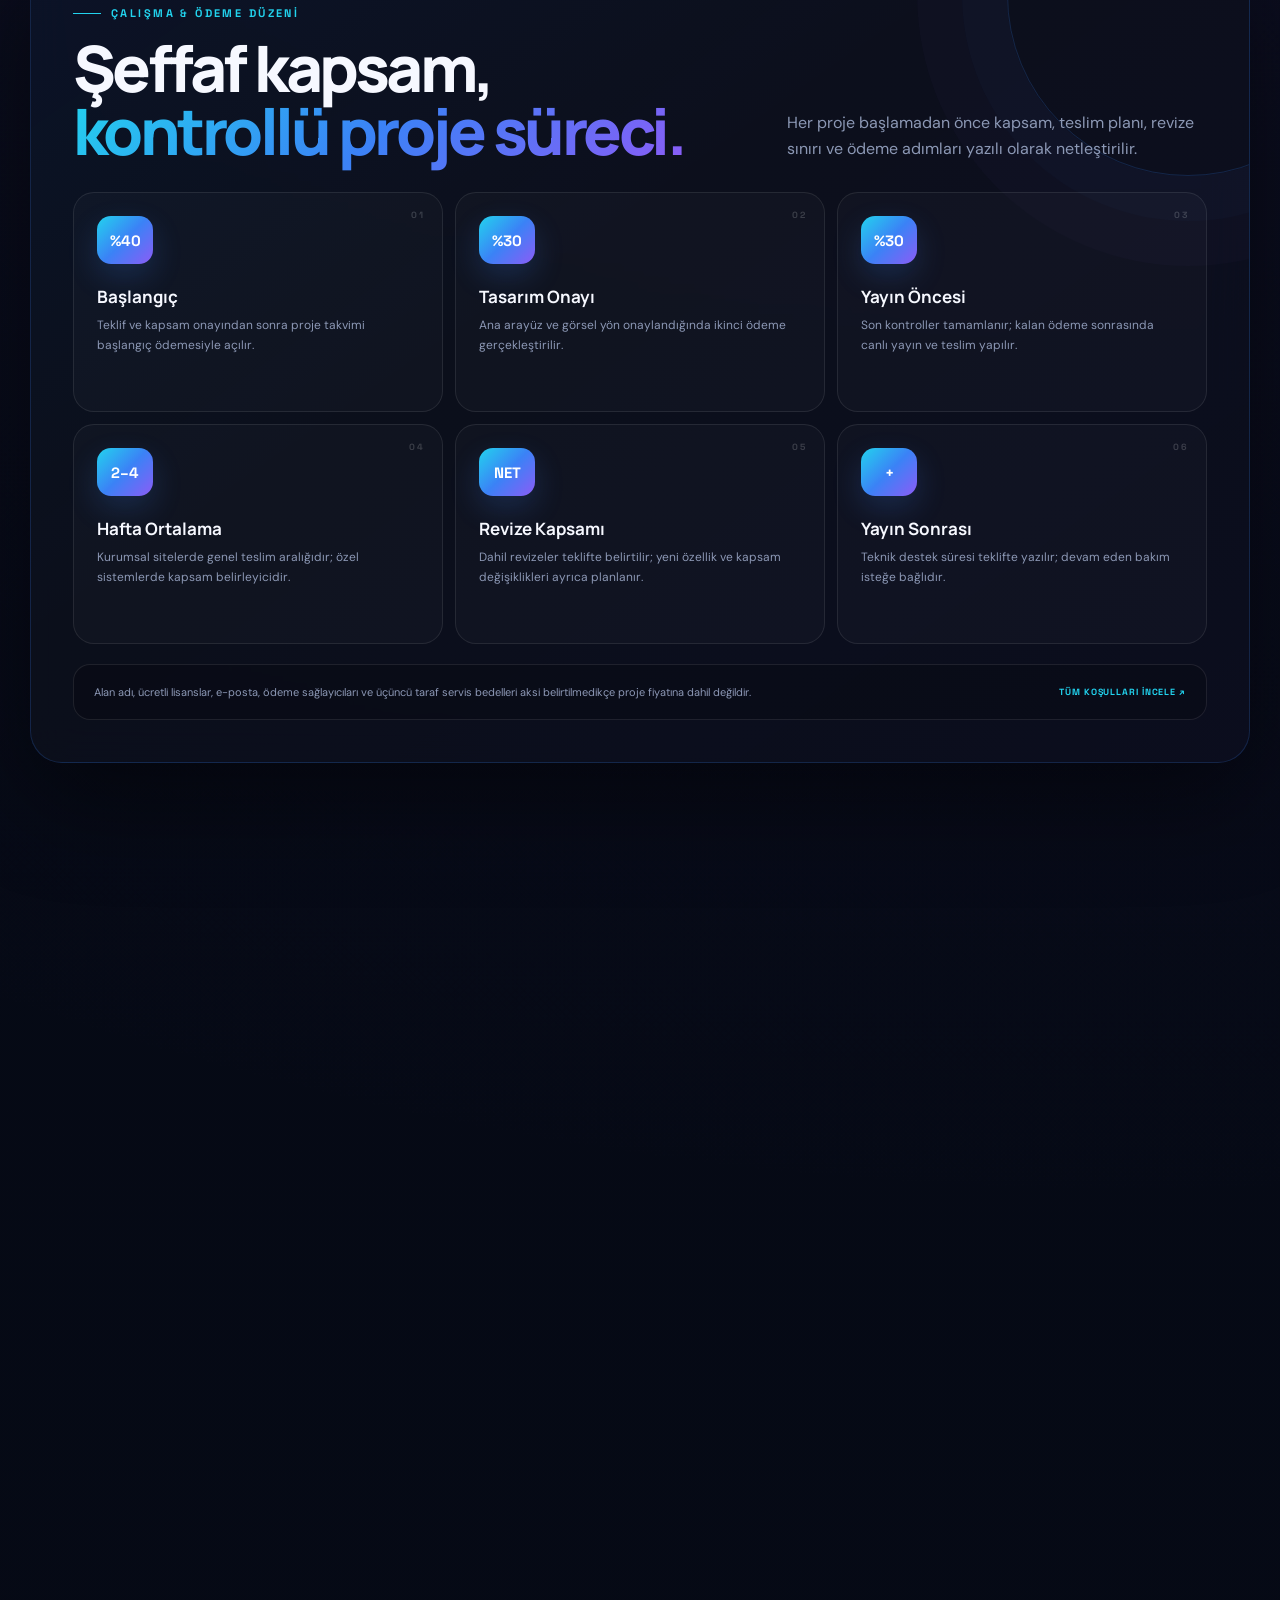
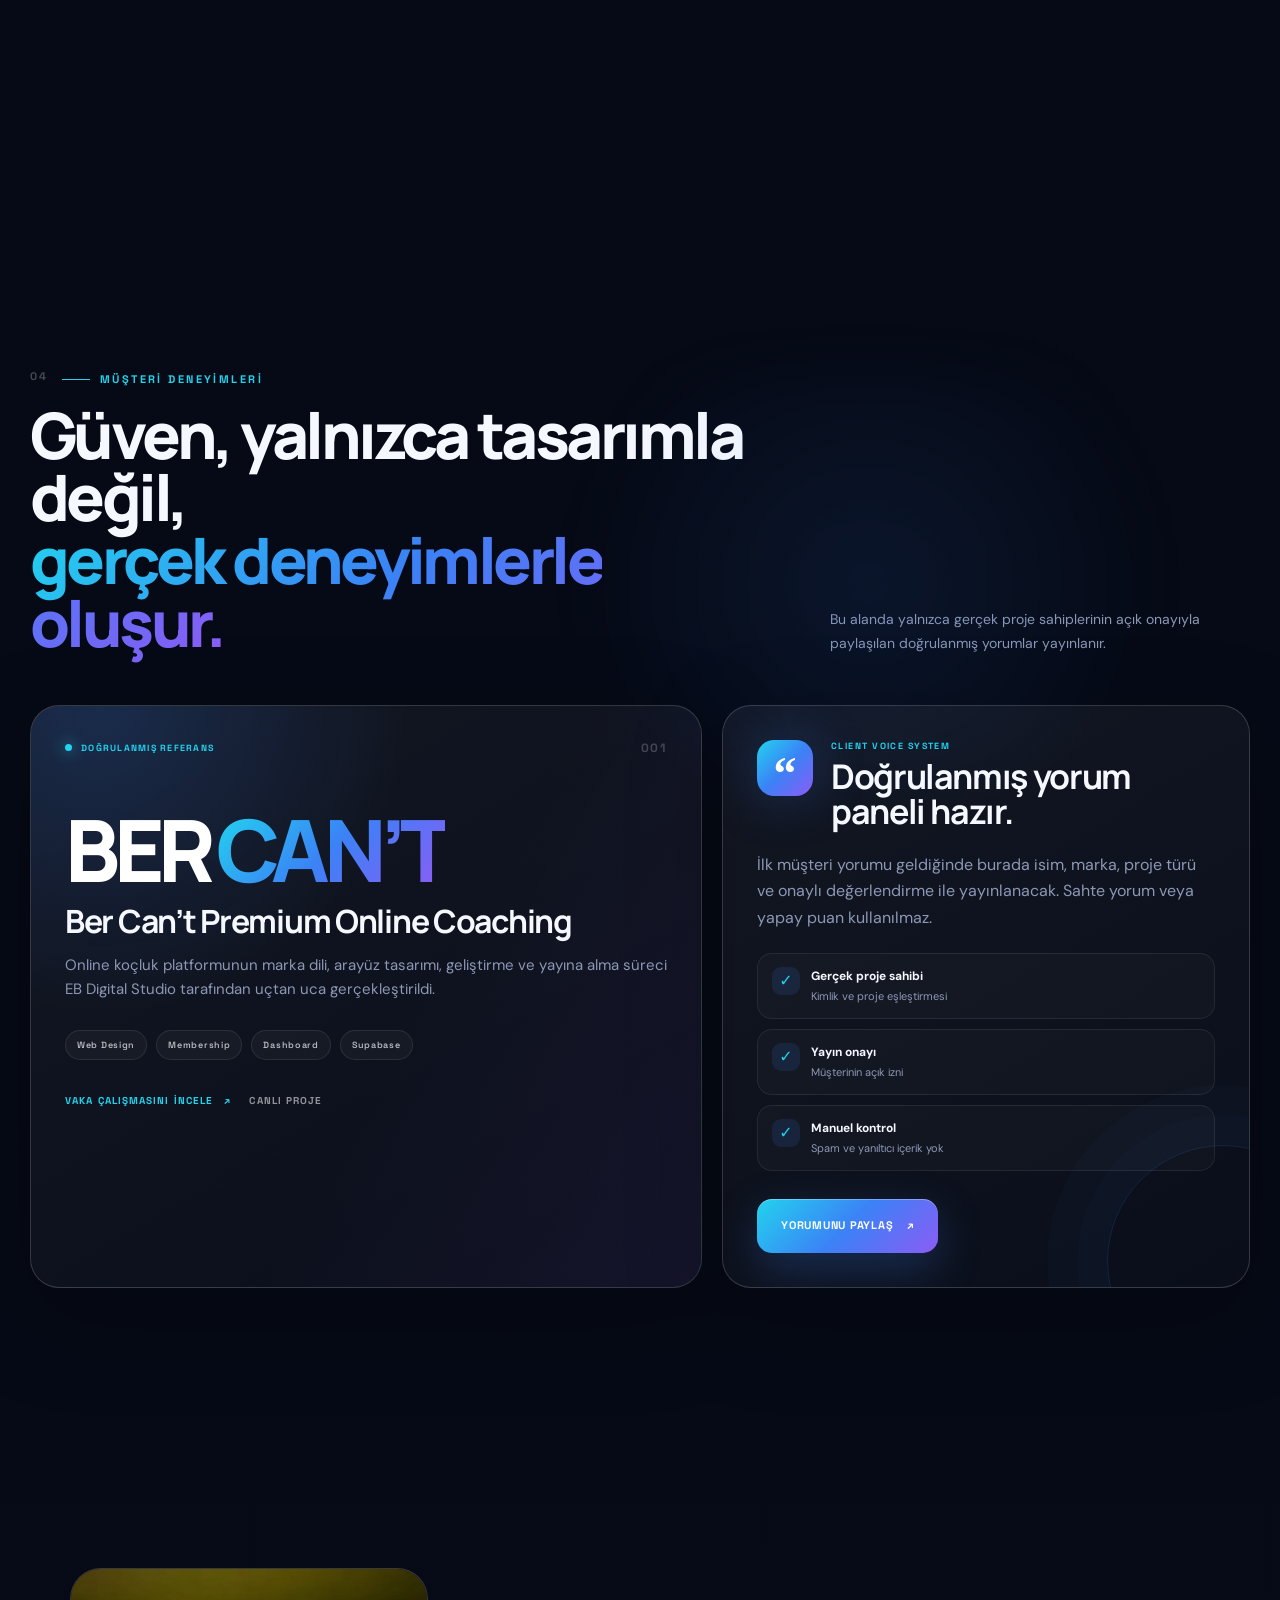
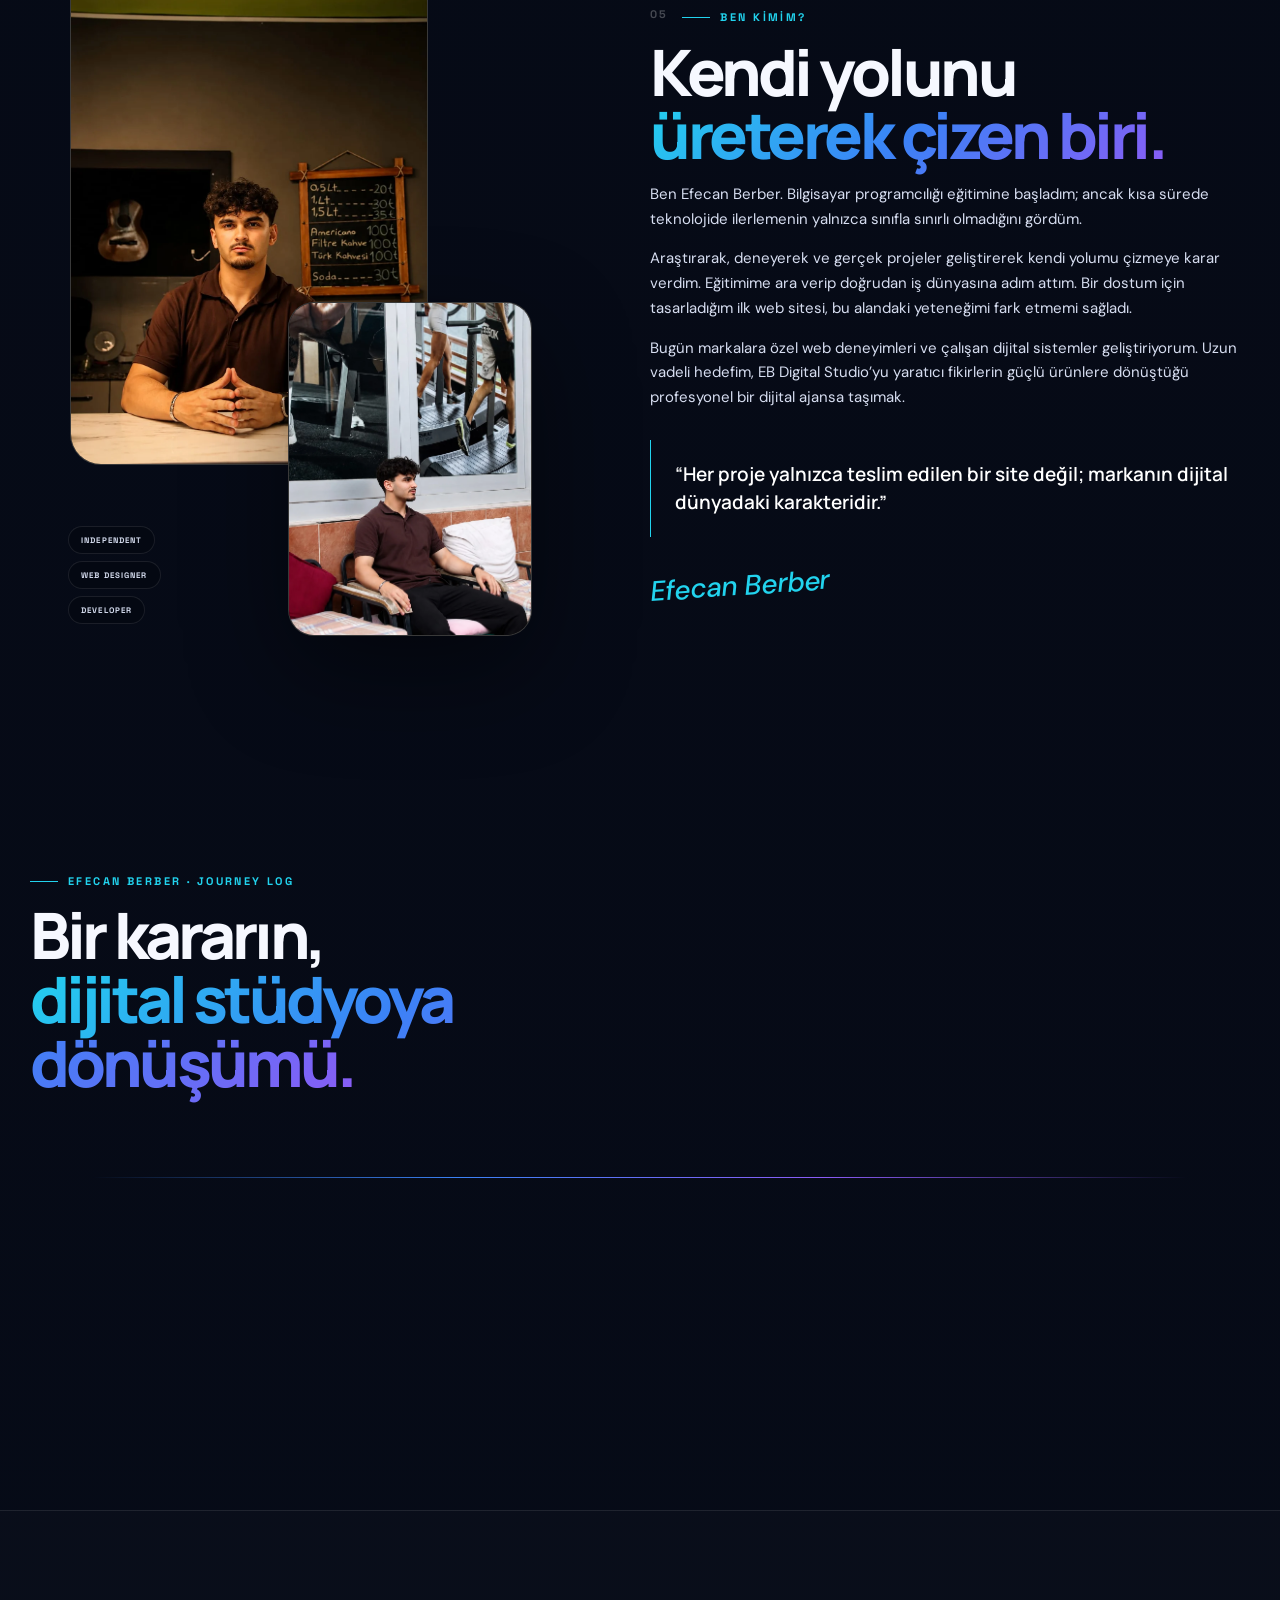
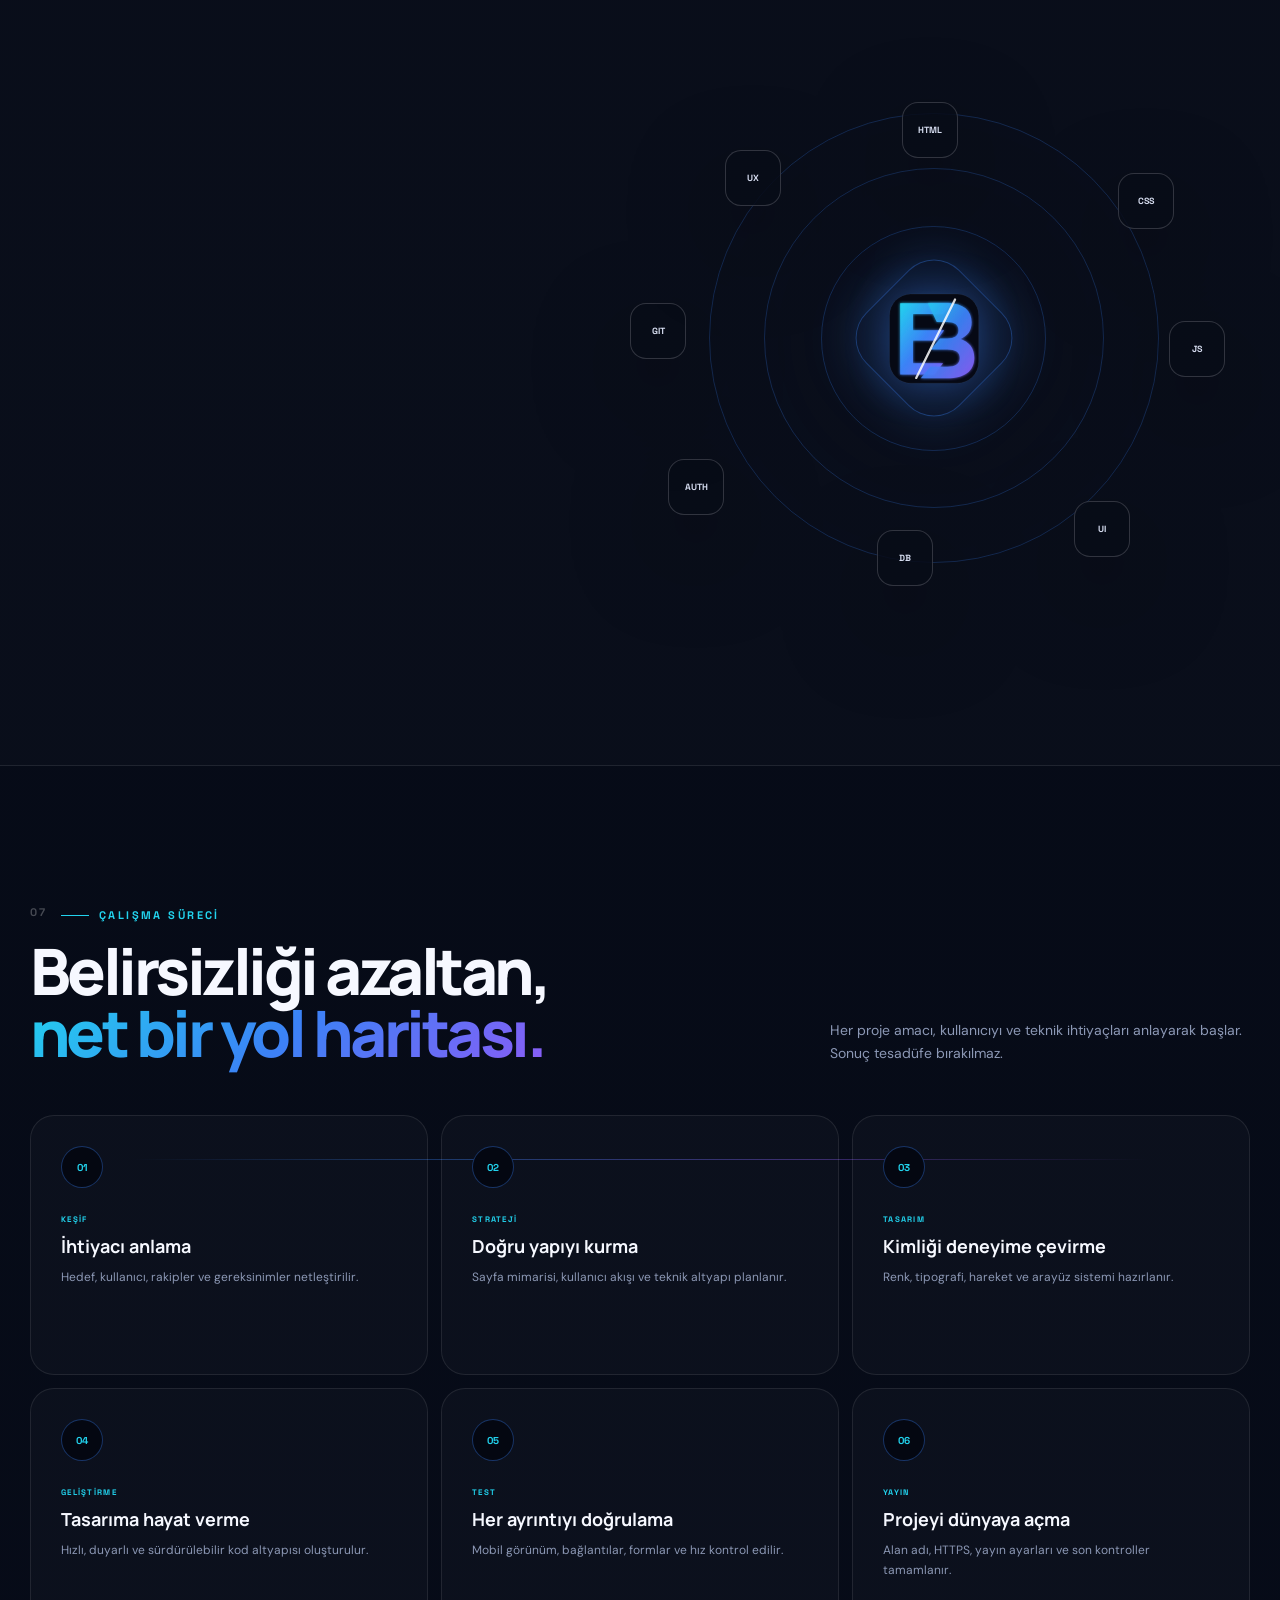
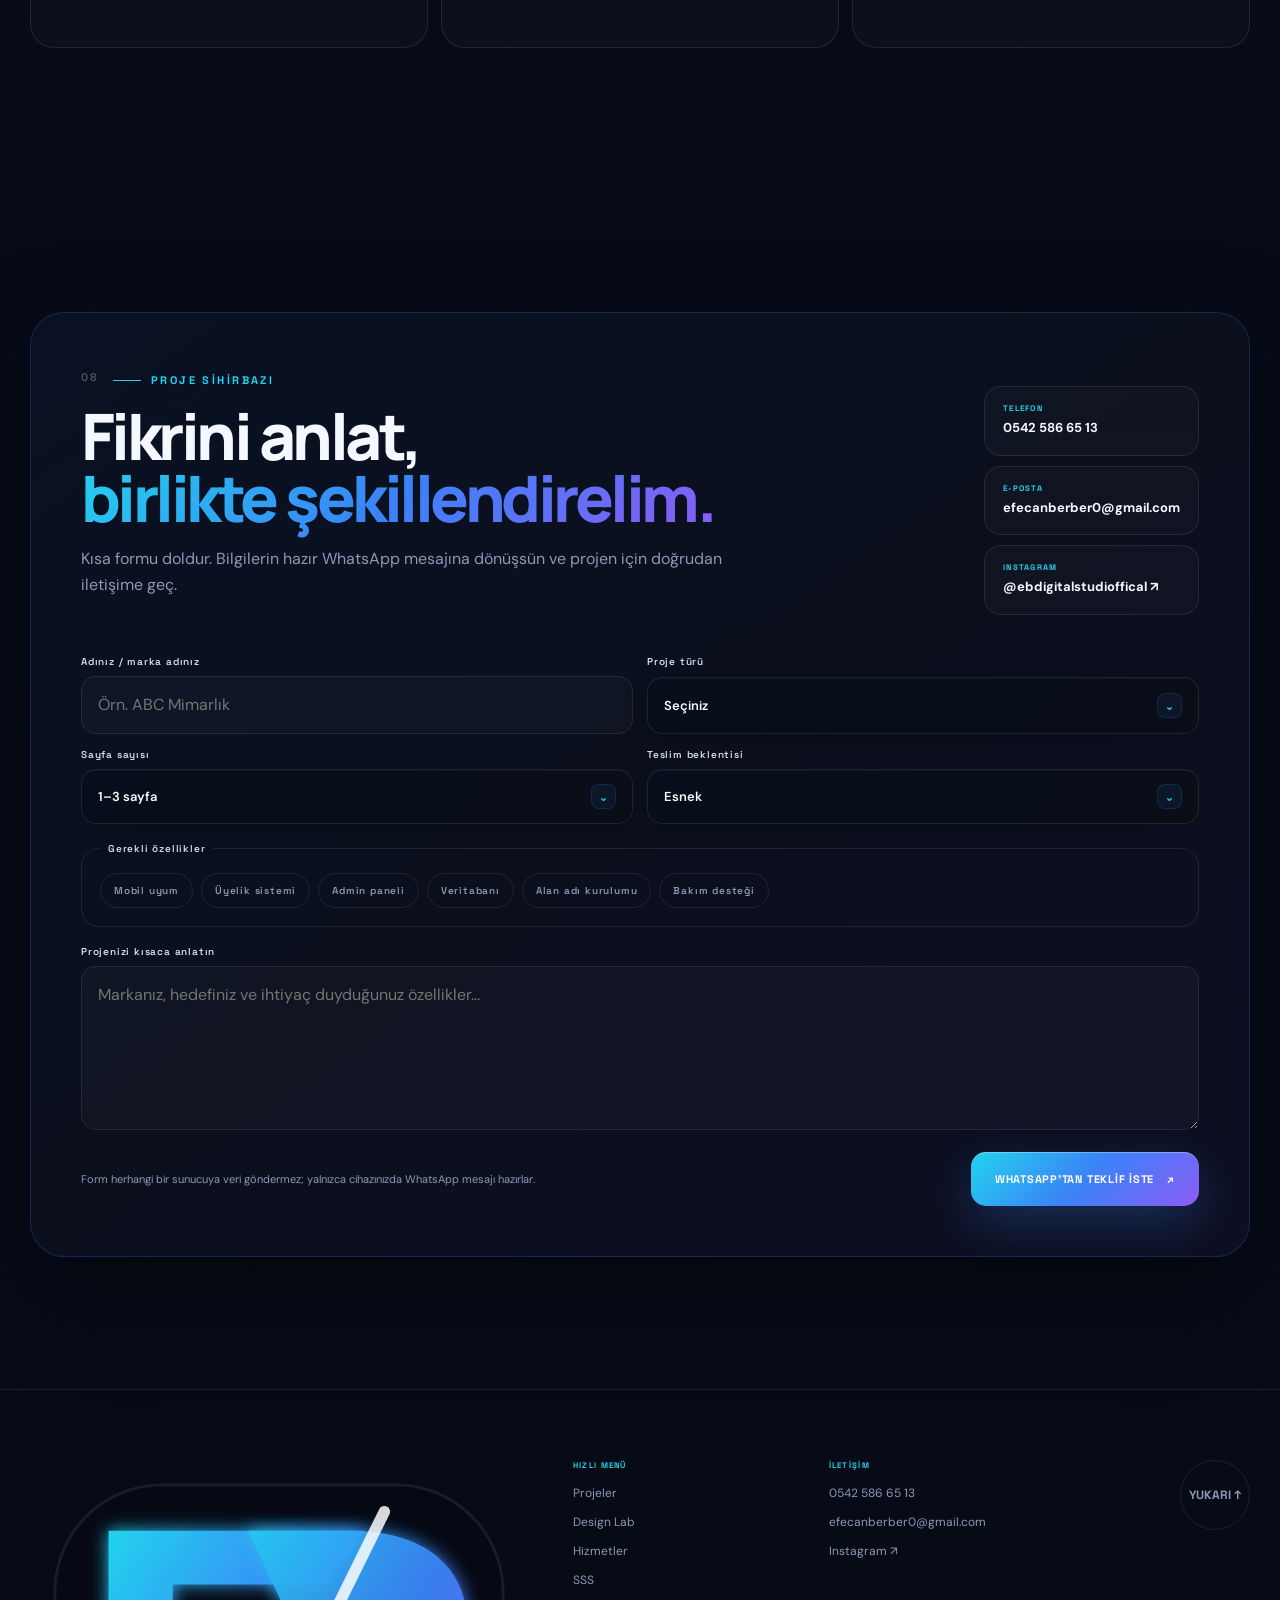
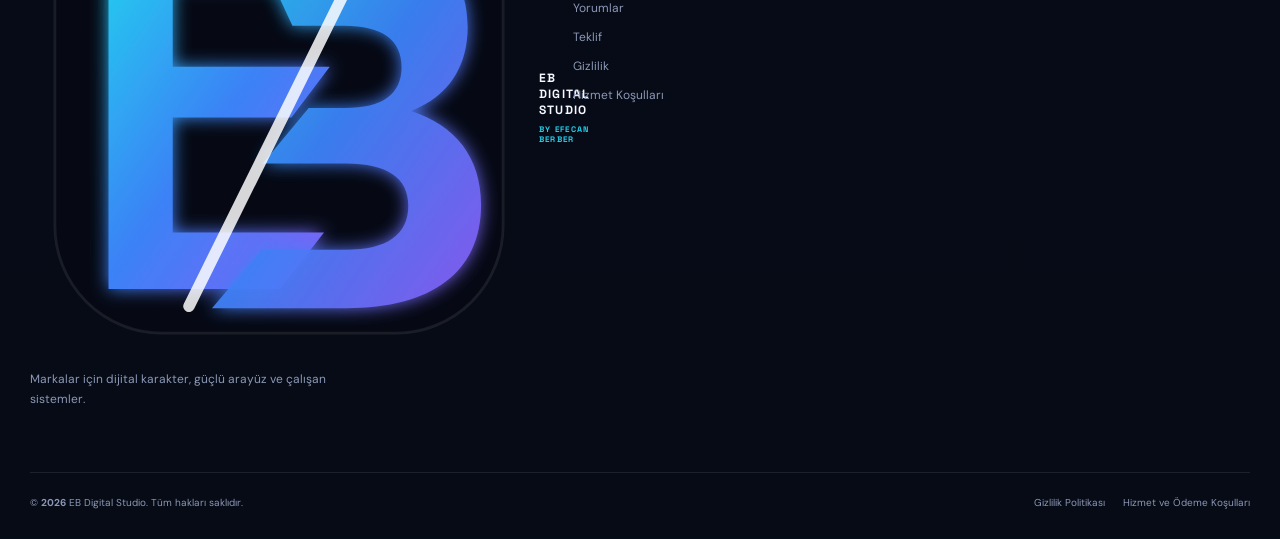
==== commit cee64c59: "Add files via upload" ====
--- a/index.html
+++ b/index.html
@@ -79,7 +79,7 @@
   <script>try{document.documentElement.dataset.motion=localStorage.getItem('eb-motion')||'full'}catch(e){document.documentElement.dataset.motion='full'};document.documentElement.classList.add('js')</script>
   <link rel="stylesheet" href="css/style.css?v=5.5">
   <link rel="stylesheet" href="css/experience.css?v=5.5">
-  <link rel="stylesheet" href="css/ai-assistant.css?v=6.1">
+  <link rel="stylesheet" href="css/ai-assistant.css?v=6.2">
 </head>
 <body>
   <div id="top" class="top-anchor" aria-hidden="true"></div>
@@ -566,7 +566,7 @@
     <button class="eb-ai-fab" type="button" data-assistant-open aria-label="EB Asistanı aç">
       <span class="eb-ai-orb"><i></i><b>AI</b></span>
       <span><b>EB CROWN AI</b><small>PROJE ASİSTANI</small></span>
-      <em>V6.1</em>
+      <em>V6.2</em>
     </button>
     <section class="eb-ai-panel" data-ai-panel role="dialog" aria-modal="false" aria-hidden="true" aria-labelledby="ebAiTitle">
       <div class="eb-ai-head">
@@ -665,6 +665,6 @@
 
   <script src="js/app.js?v=5.6" defer></script>
   <script src="js/experience.js?v=5.6" defer></script>
-  <script src="js/ai-assistant.js?v=6.1" defer></script>
+  <script src="js/ai-assistant.js?v=6.2" defer></script>
 </body>
 </html>
--- a/css/ai-assistant.css
+++ b/css/ai-assistant.css
@@ -367,3 +367,39 @@
   .eb-ai-assistant[data-ai-version="6.0"] .eb-ai-panel{height:min(682px, calc(100vh - 122px)) !important;max-height:calc(100vh - 122px) !important}
   @media(max-width:720px){.eb-ai-assistant[data-ai-version="6.1"] .eb-ai-panel,.eb-ai-assistant[data-ai-version="6.0"] .eb-ai-panel{height:min(700px, calc(100vh - 16px)) !important;max-height:calc(100vh - 16px) !important}}
 }
+
+/* =========================================================
+   V6.2 — CUSTOM CURSOR VISIBILITY FIX
+   Crown AI paneli site cursor katmanının üstüne çıkıp imleci gizliyordu.
+   Asistan hâlâ tüm site katmanlarının üstünde kalır; custom cursor ise en üstte görünür.
+   ========================================================= */
+.eb-ai-assistant[data-ai-version="6.1"],
+.eb-ai-assistant[data-ai-version="6.0"]{
+  z-index: 42000 !important;
+}
+html.custom-cursor-ready .eb-ai-assistant,
+html.custom-cursor-ready .eb-ai-assistant *,
+html.custom-cursor-ready .eb-ai-panel,
+html.custom-cursor-ready .eb-ai-panel *{
+  cursor: none !important;
+}
+html.custom-cursor-ready .cursor-dot,
+html.custom-cursor-ready .cursor-ring{
+  z-index: 2147483647 !important;
+  pointer-events: none !important;
+}
+html.custom-cursor-ready .cursor-dot.is-visible,
+html.custom-cursor-ready .cursor-ring.is-visible{
+  opacity: 1 !important;
+}
+html:not(.custom-cursor-ready) .eb-ai-assistant,
+html:not(.custom-cursor-ready) .eb-ai-assistant *{
+  cursor: auto;
+}
+html:not(.custom-cursor-ready) .eb-ai-fab,
+html:not(.custom-cursor-ready) .eb-ai-close,
+html:not(.custom-cursor-ready) .eb-ai-mini,
+html:not(.custom-cursor-ready) .eb-ai-chip,
+html:not(.custom-cursor-ready) .eb-ai-input button{
+  cursor: pointer !important;
+}
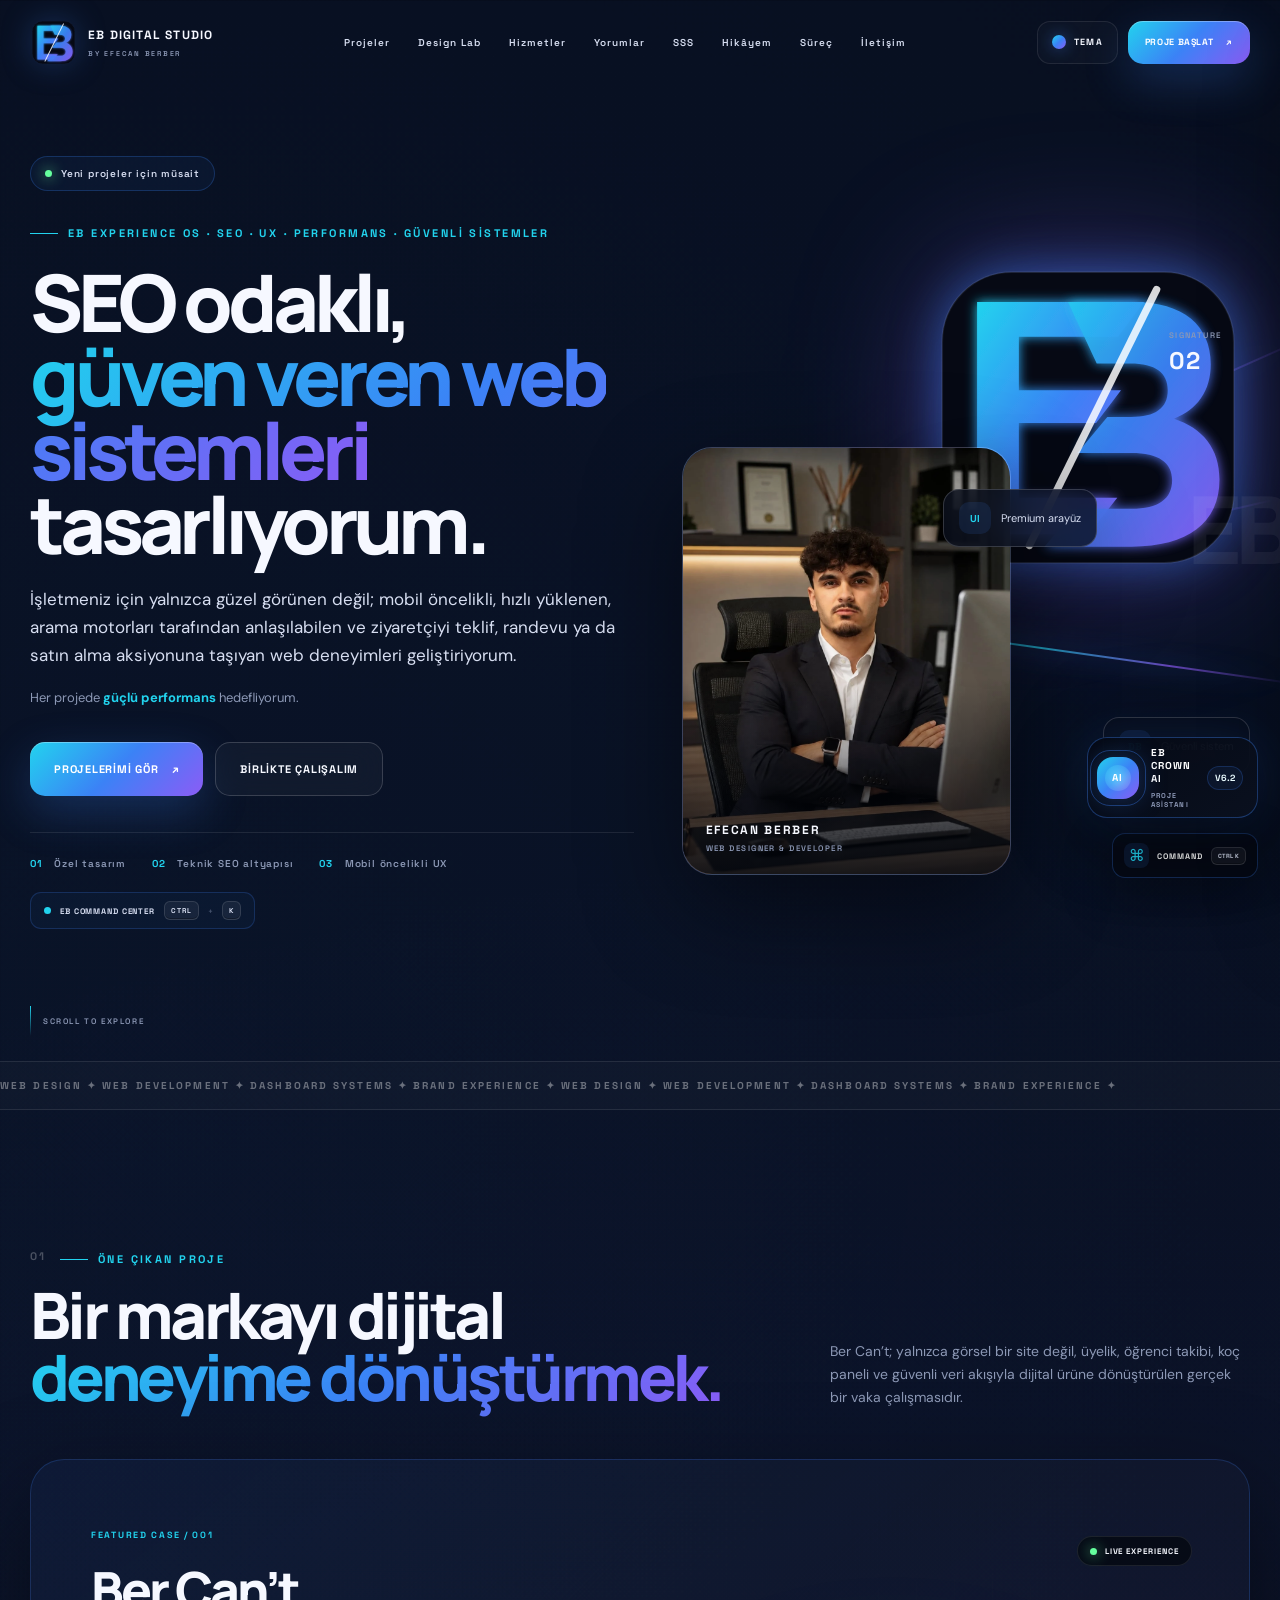
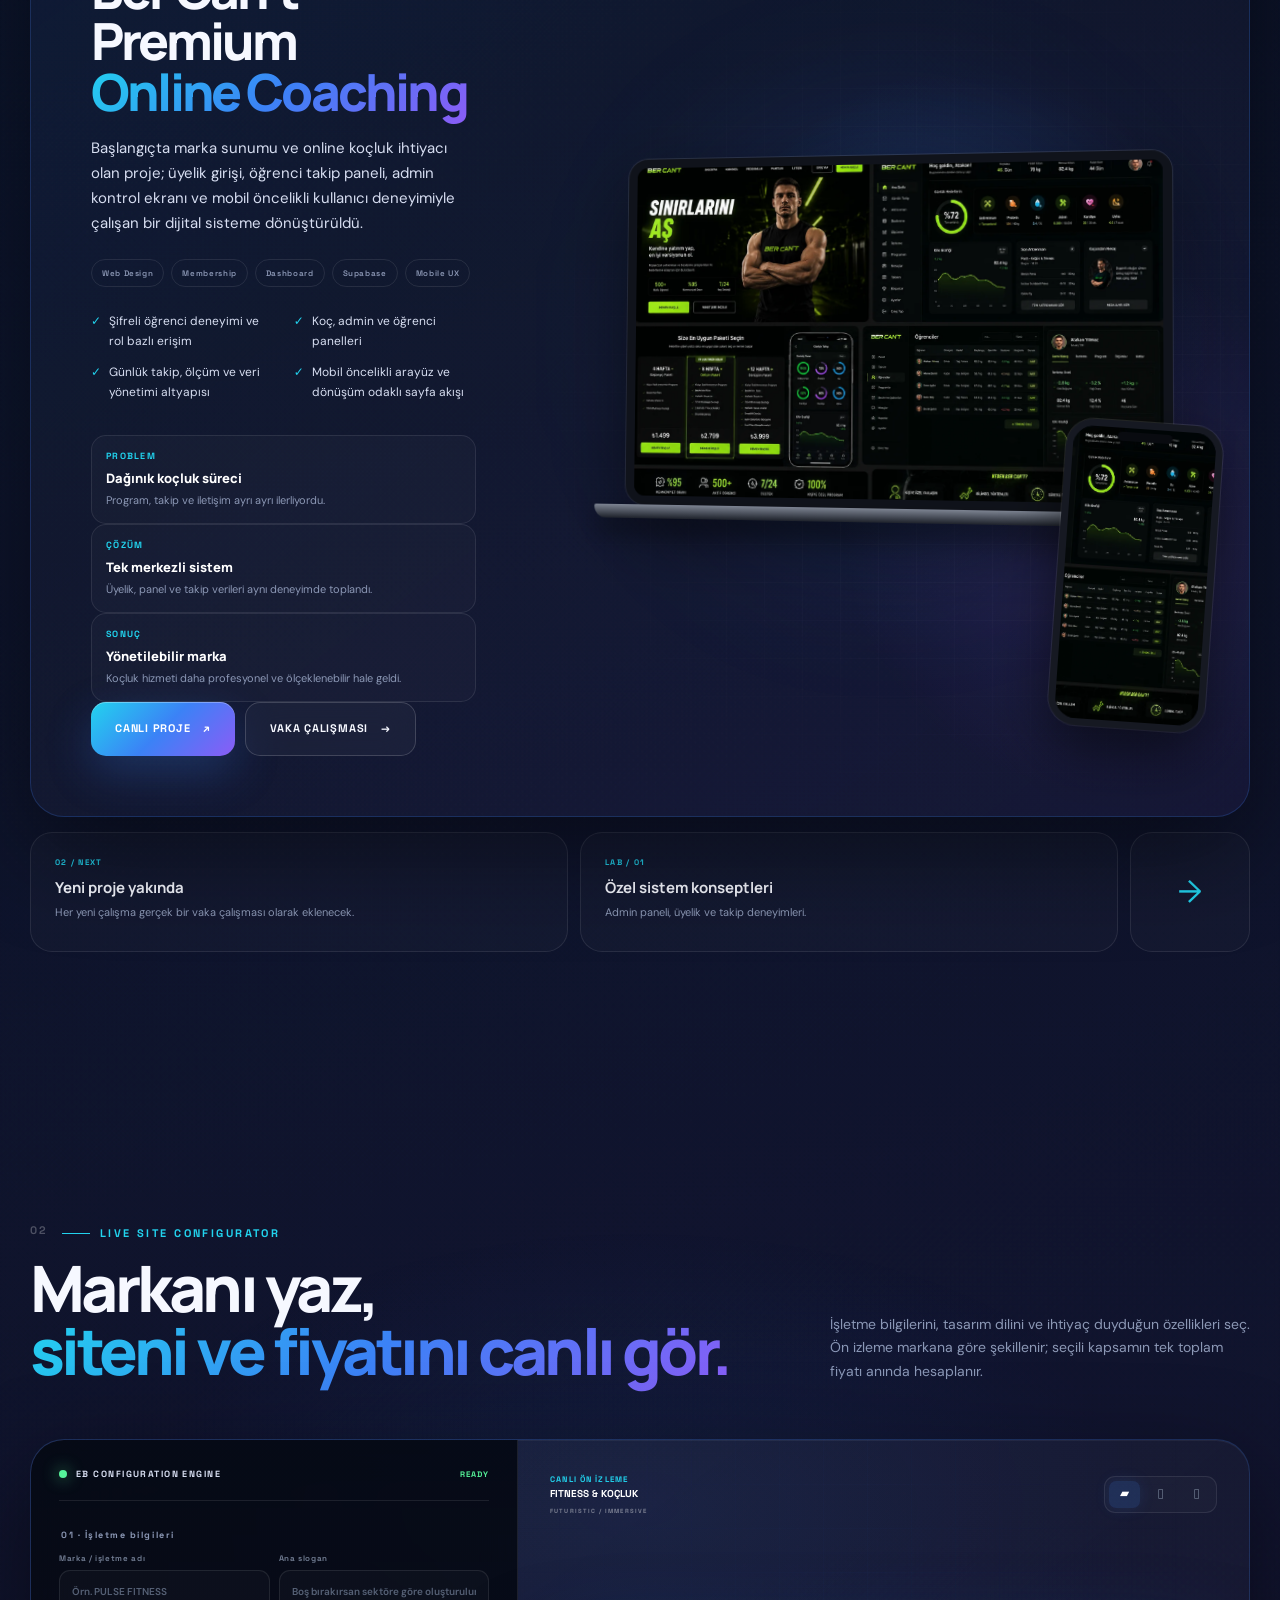
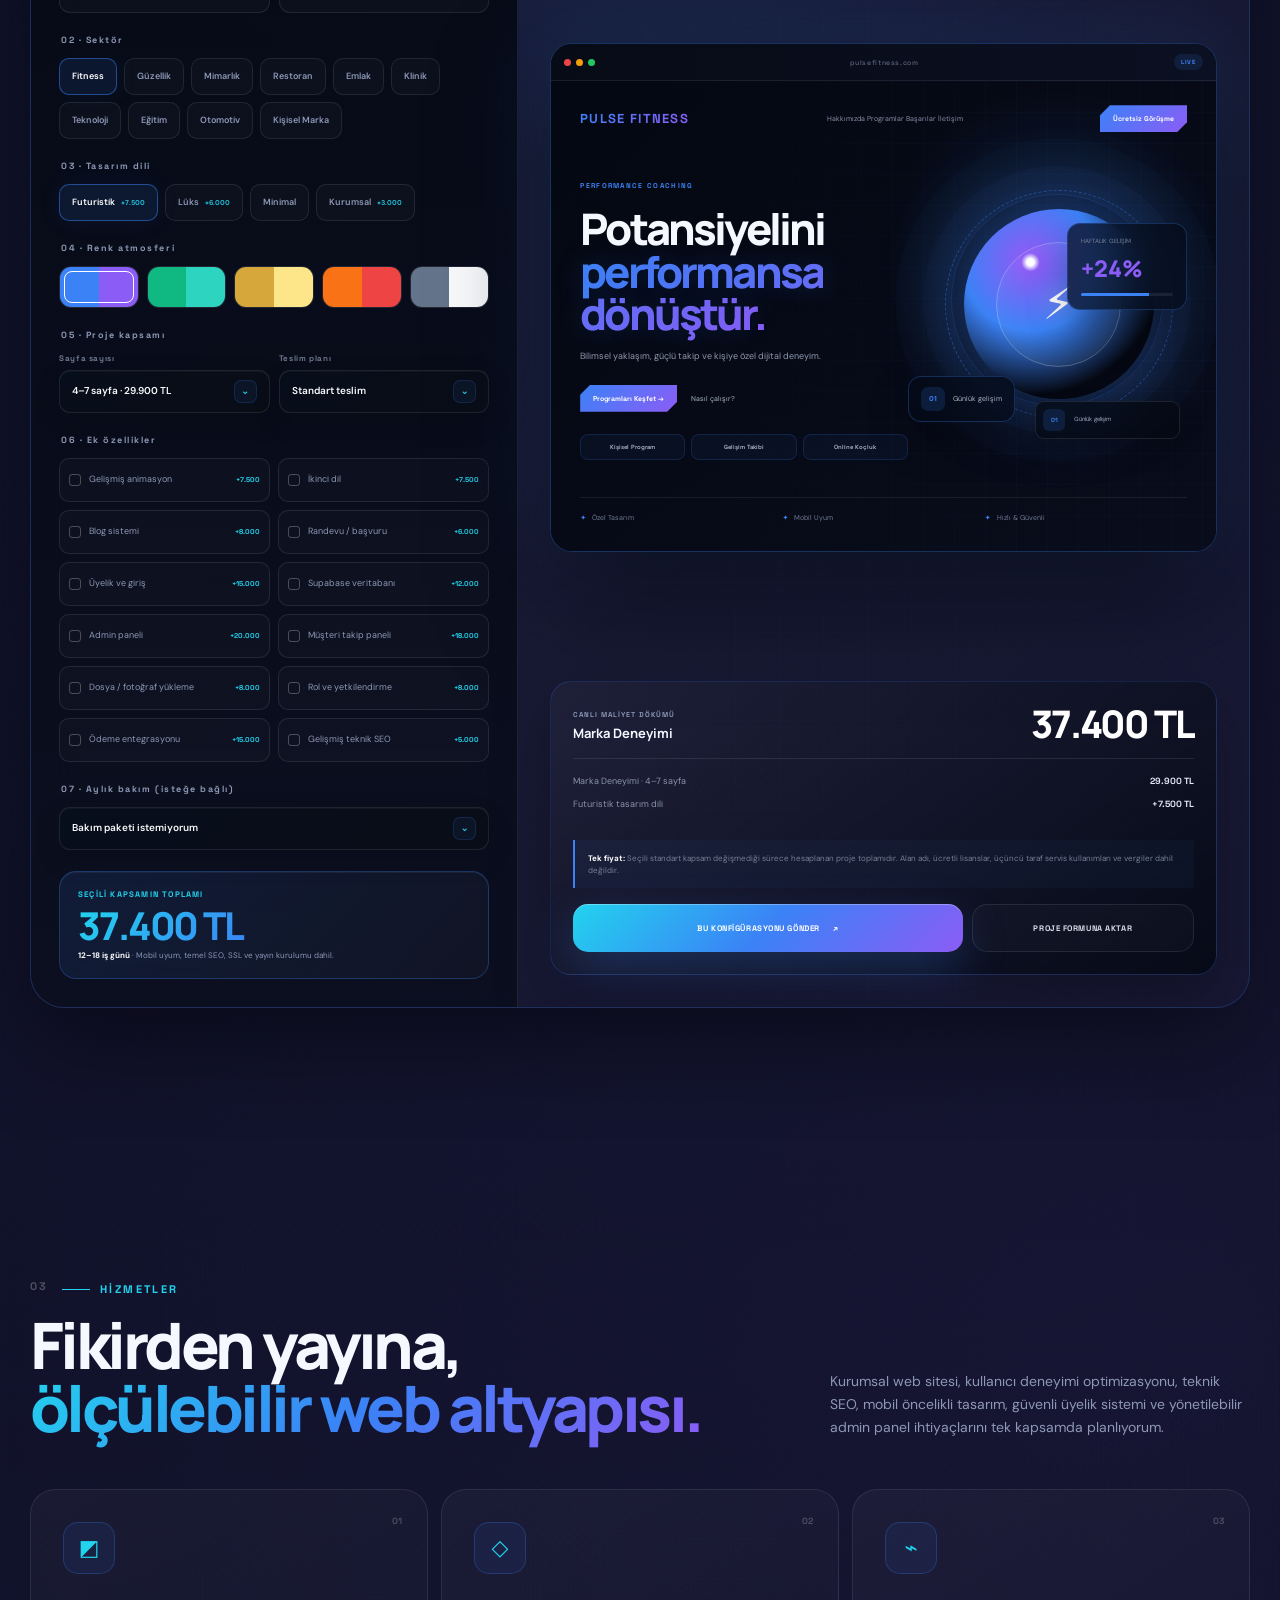
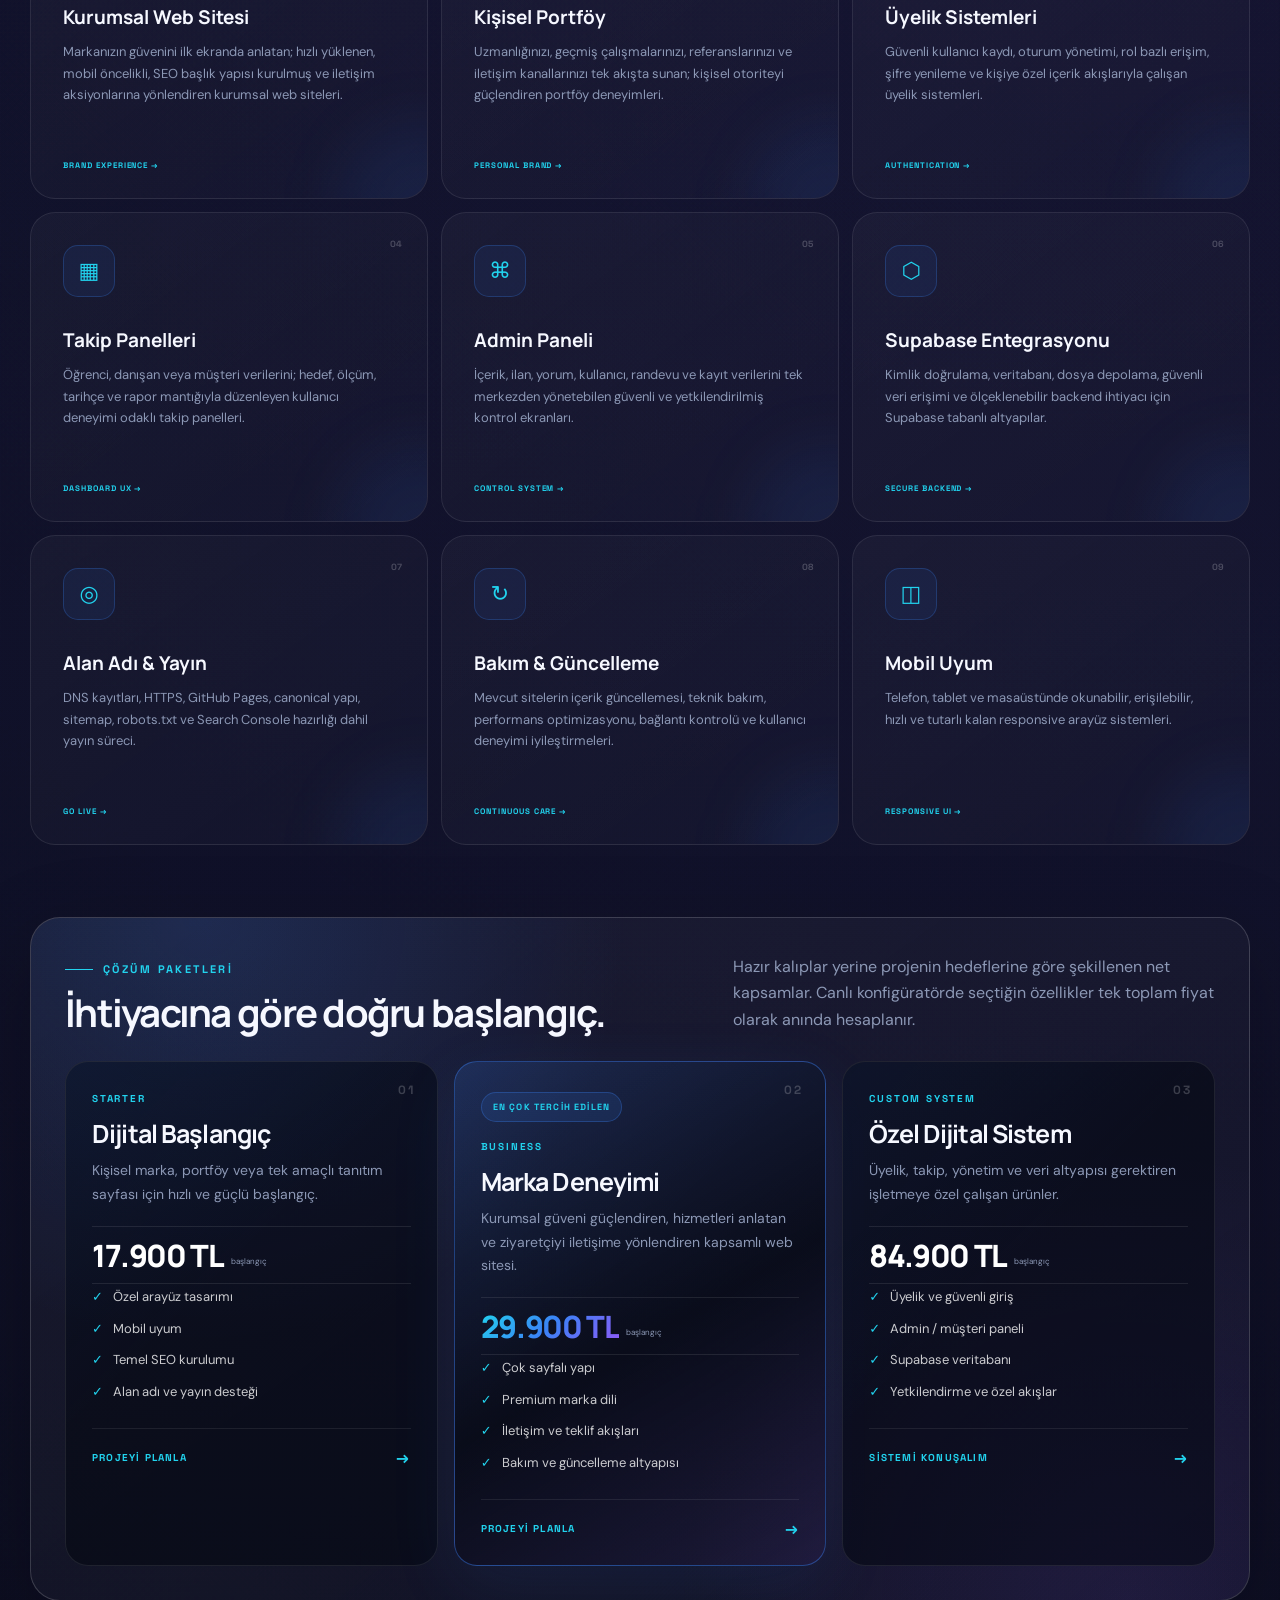
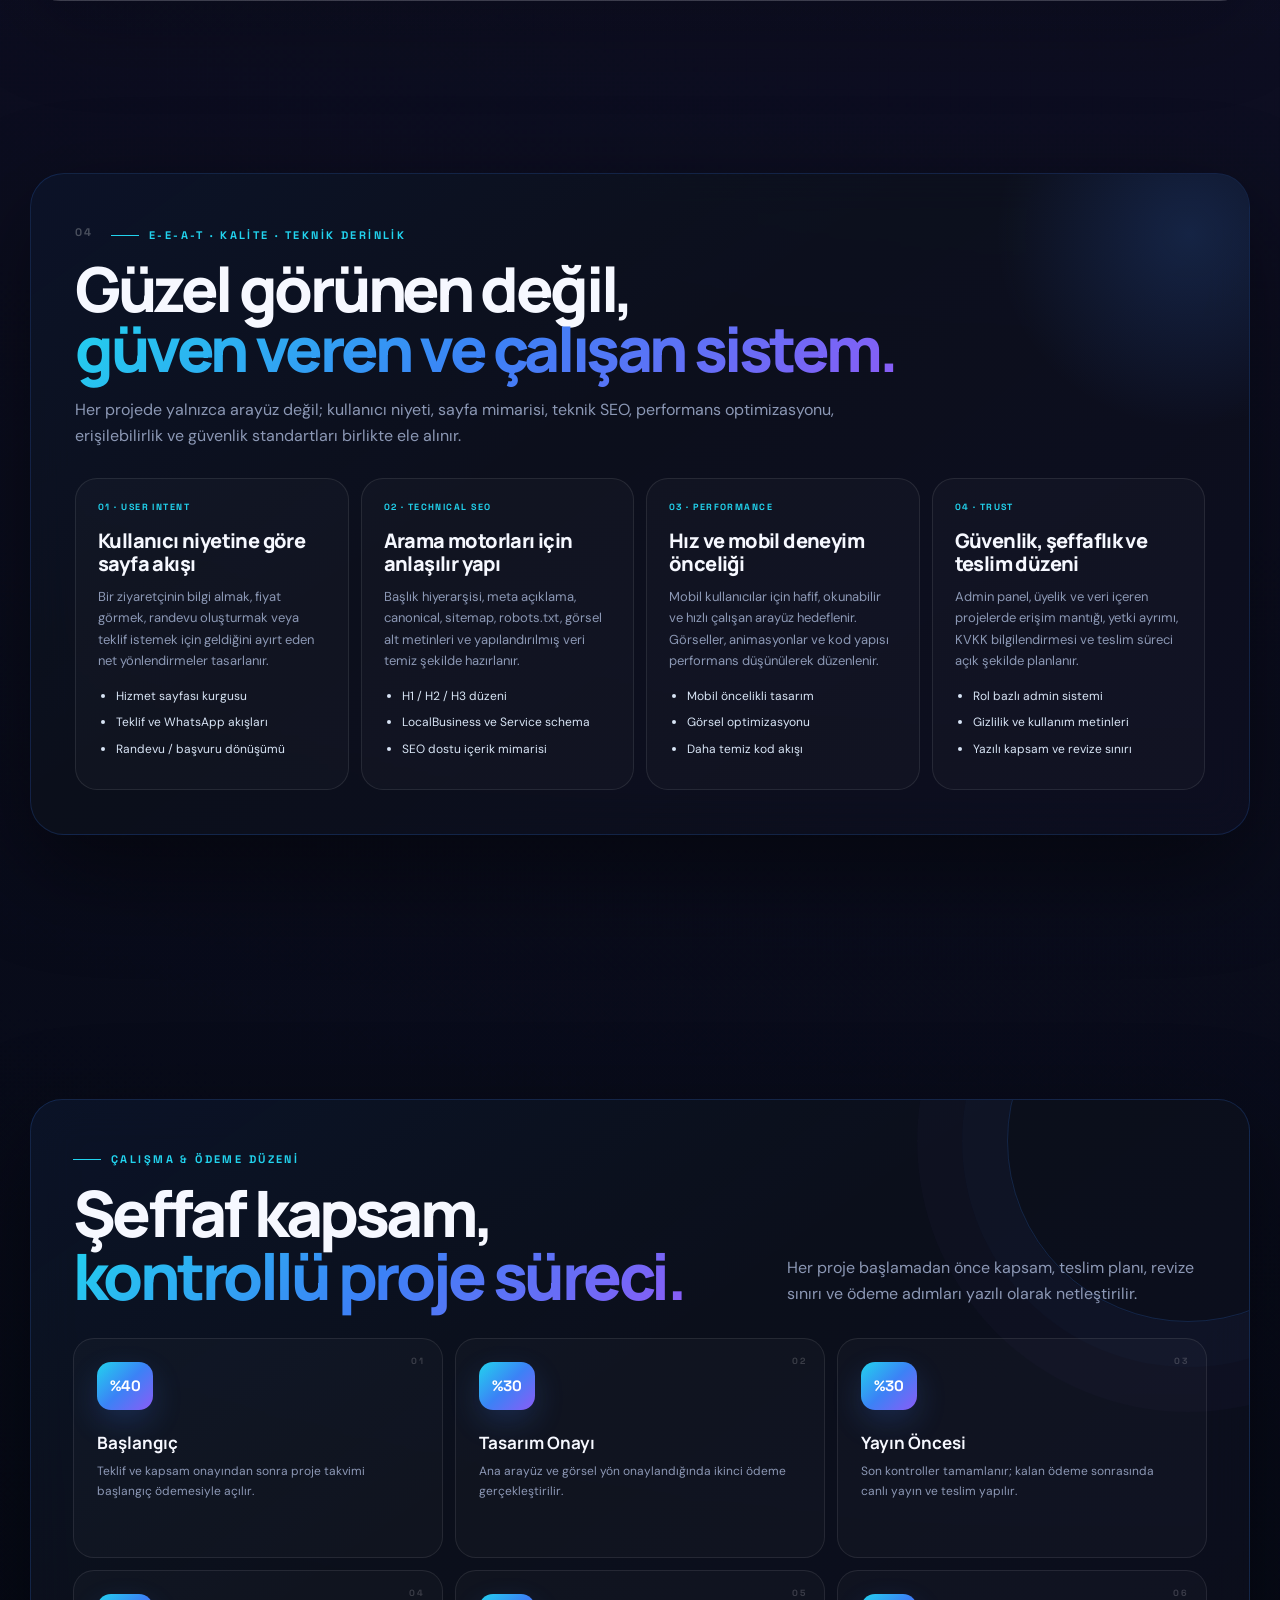
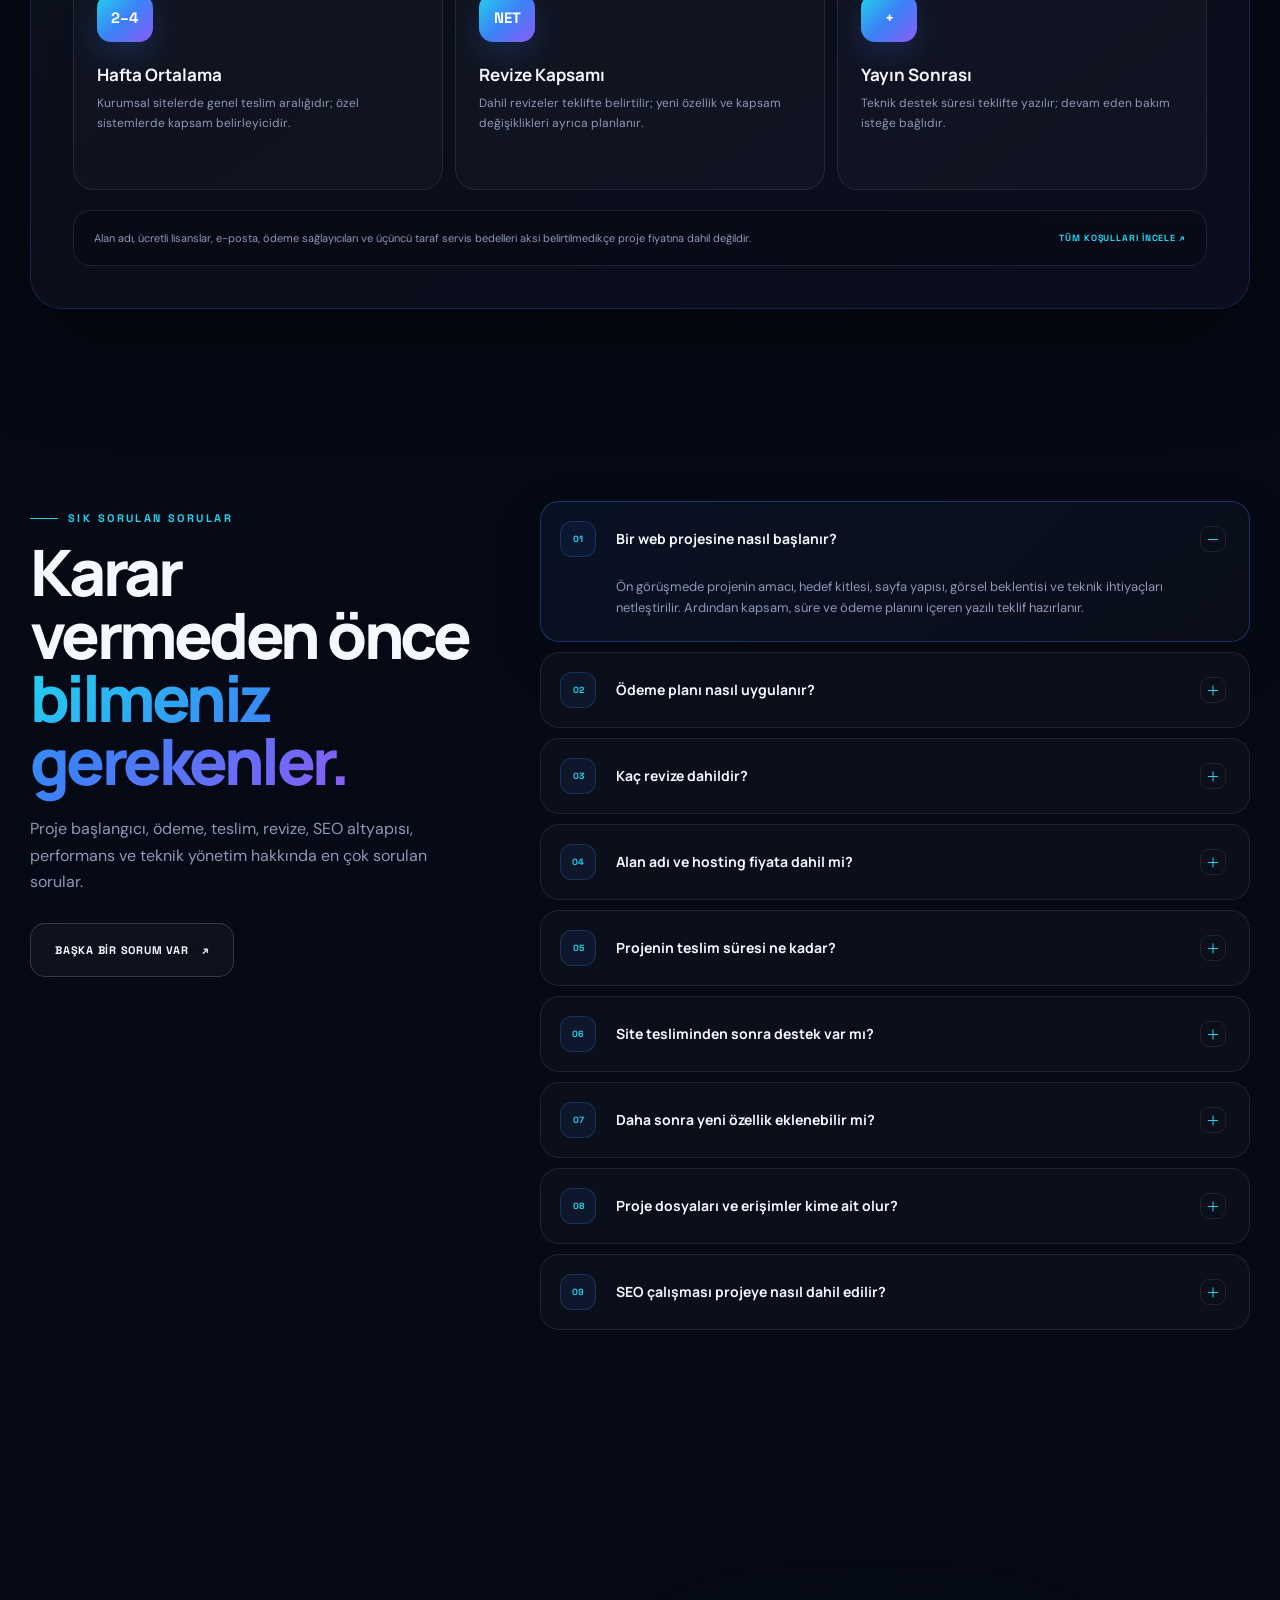
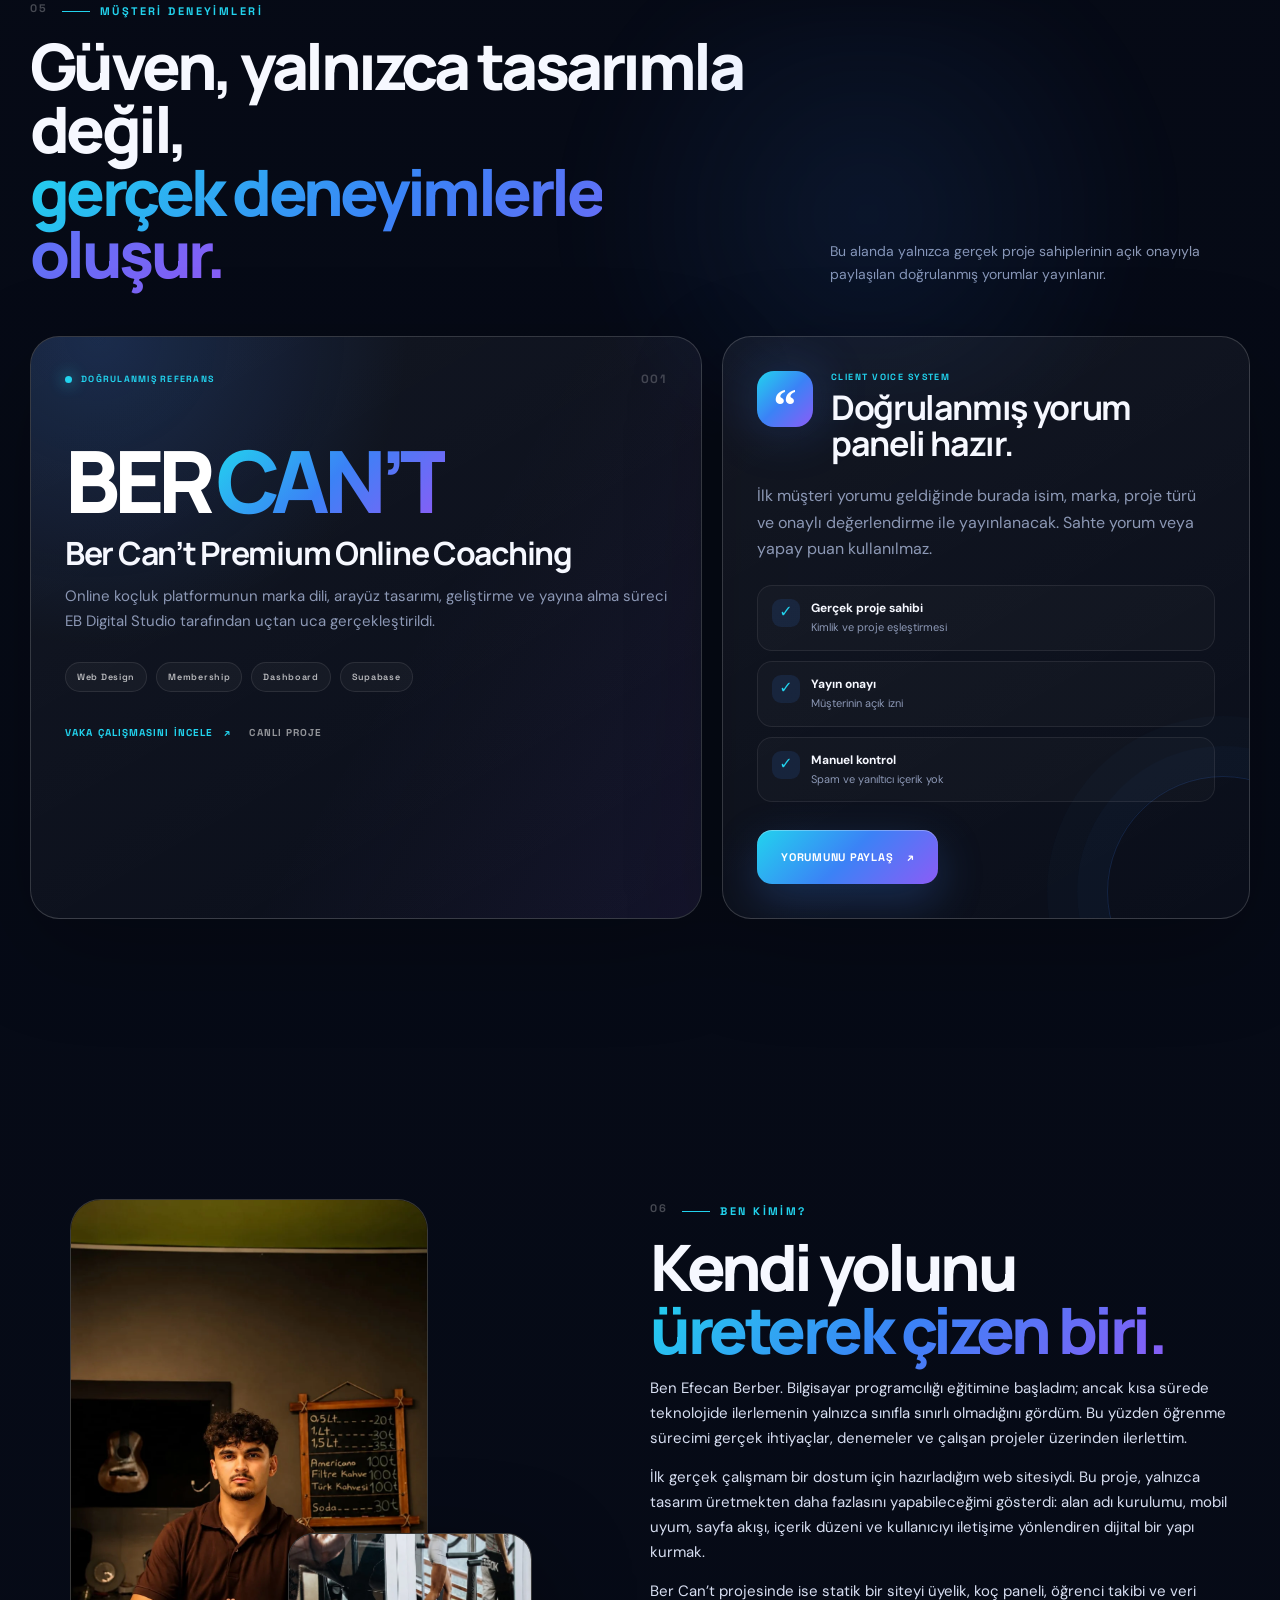
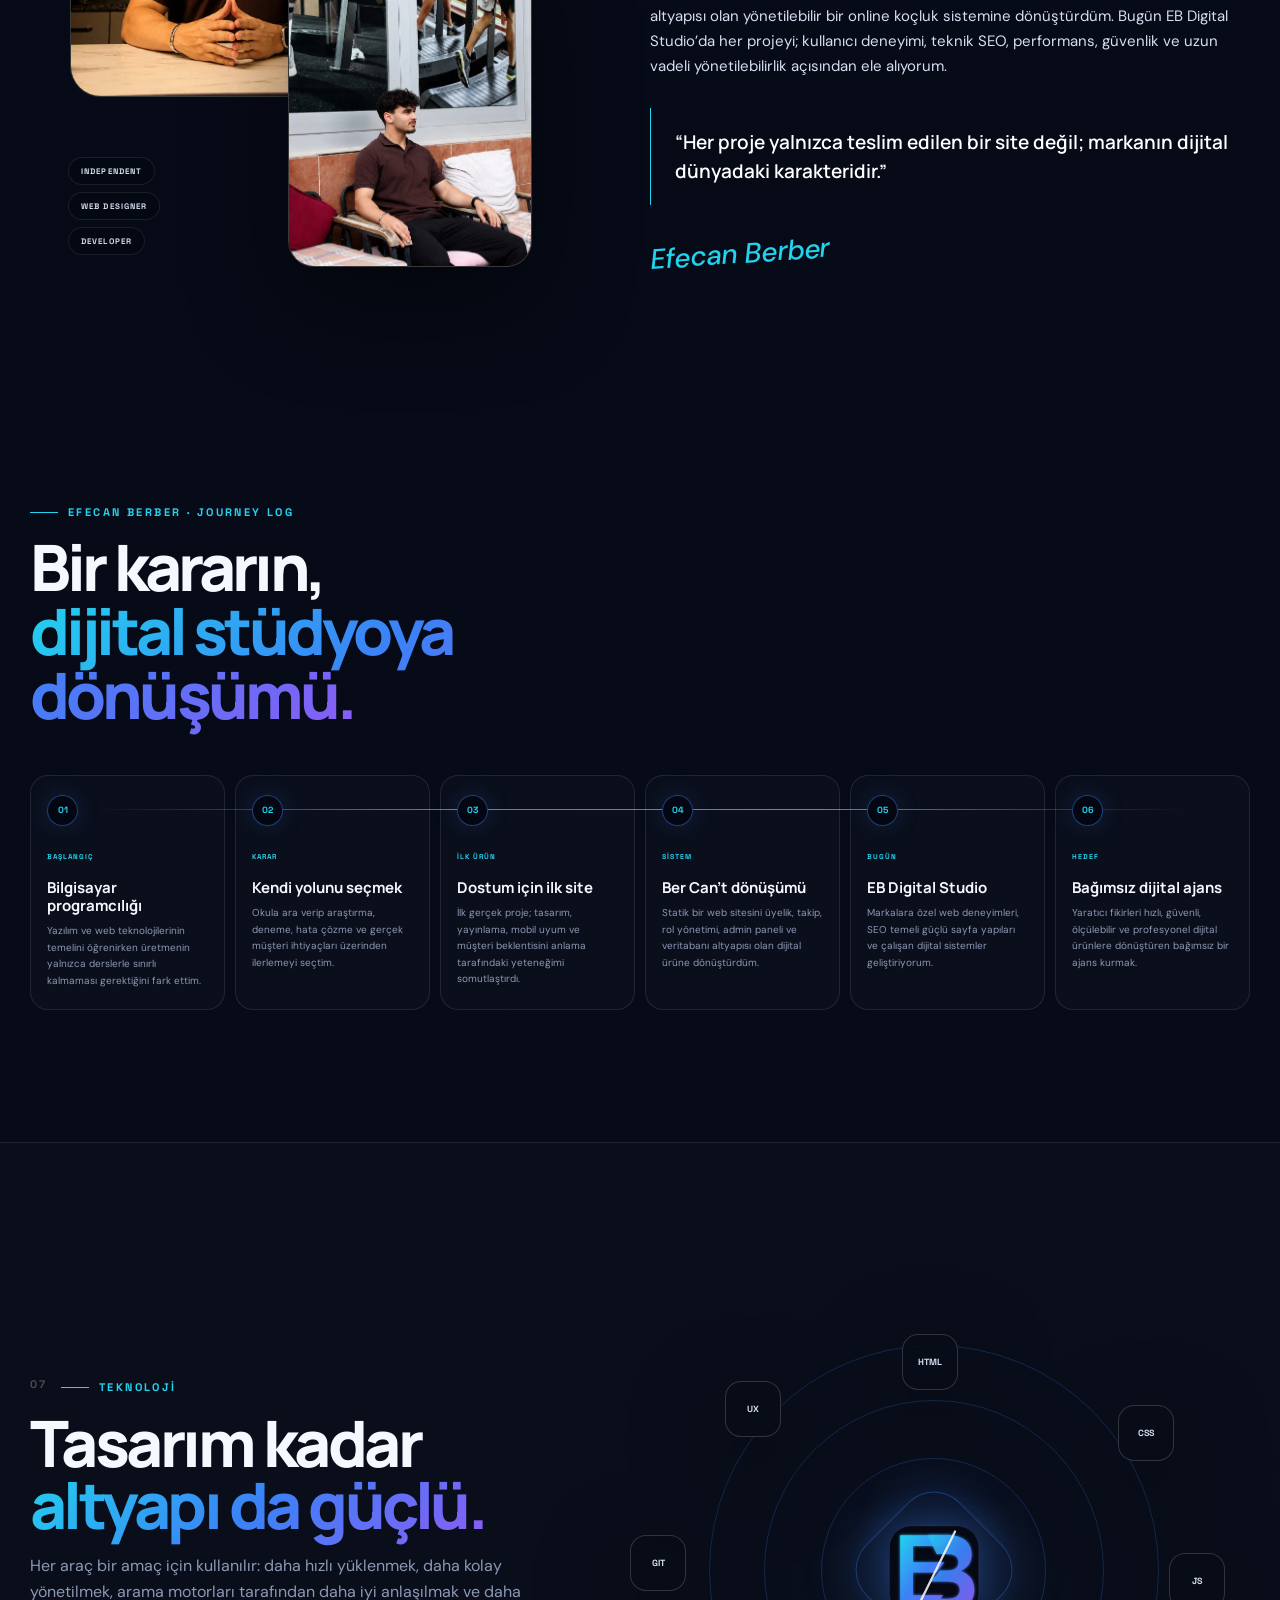
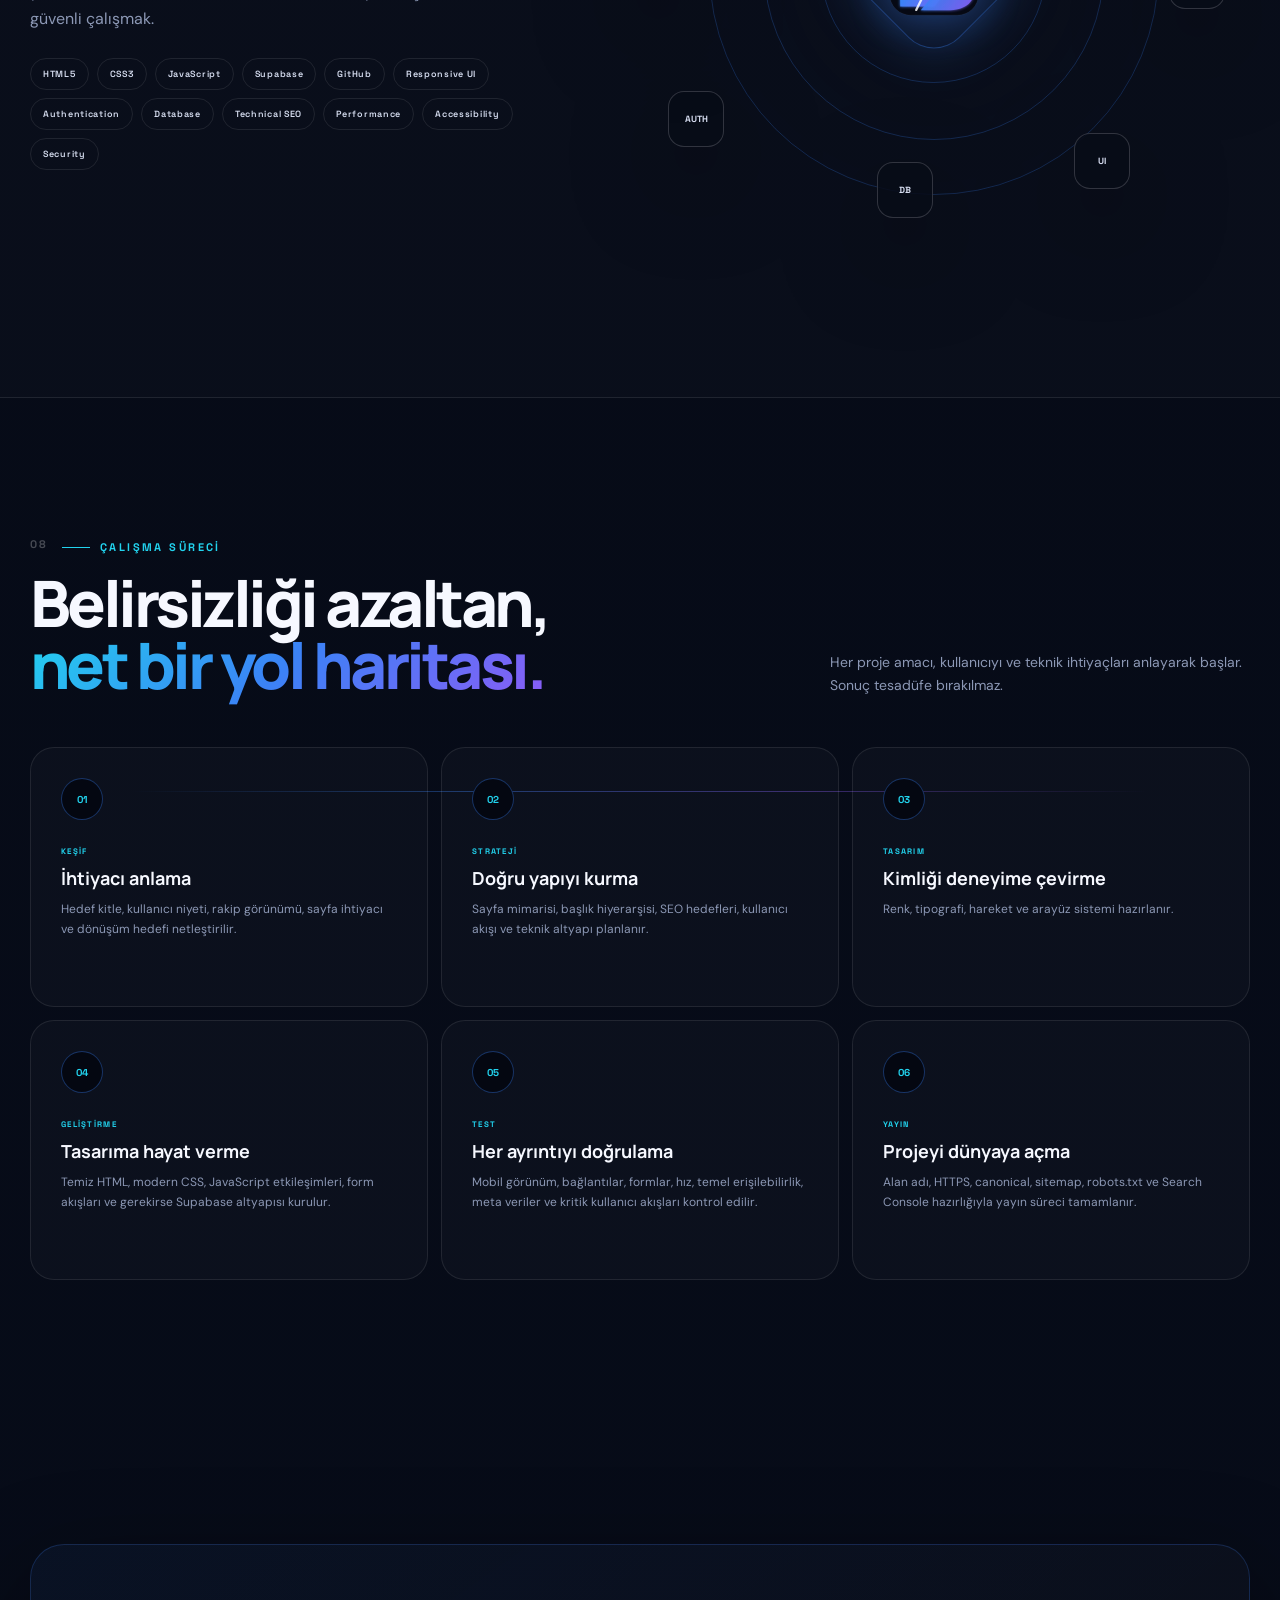
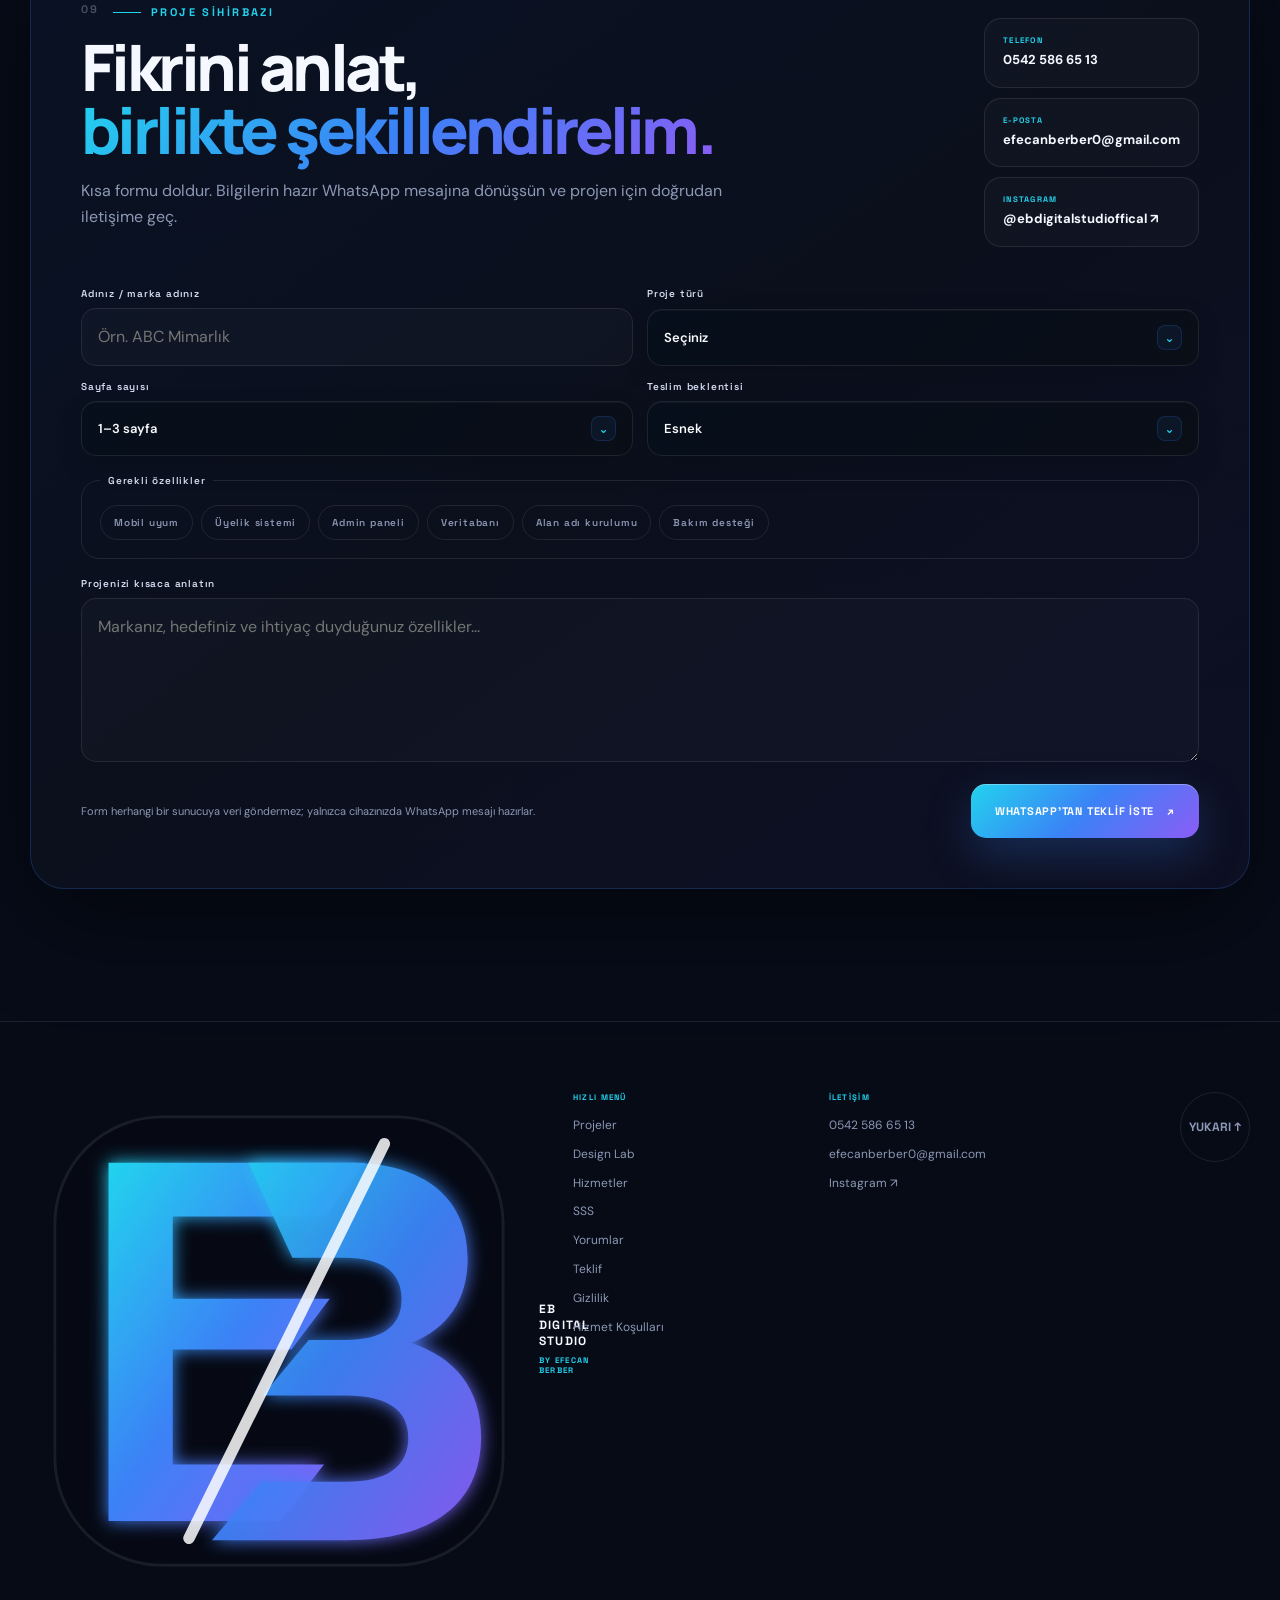
==== commit da135af4: "Add files via upload" ====
--- a/index.html
+++ b/index.html
@@ -6,19 +6,19 @@
   <link rel="canonical" href="https://ebdigitalstudio.com.tr/">
   <meta property="og:url" content="https://ebdigitalstudio.com.tr/">
   <meta name="theme-color" content="#050814">
-  <title>EB Digital Studio | Efecan Berber Web Tasarım ve Yazılım</title>
-  <meta name="description" content="EB Digital Studio, Efecan Berber tarafından kurulan web tasarım ve yazılım stüdyosudur. Kurumsal web siteleri, üyelik sistemleri, admin panelleri ve işletmelere özel dijital çözümler geliştirir.">
+  <title>EB Digital Studio | SEO Odaklı Web Tasarım, Yazılım ve Admin Panel</title>
+  <meta name="description" content="EB Digital Studio; Efecan Berber tarafından kurulan, SEO odaklı web tasarım, kullanıcı deneyimi optimizasyonu, performanslı yazılım, admin panel ve işletmelere özel dijital sistemler geliştiren stüdyodur.">
   <meta name="robots" content="index,follow,max-image-preview:large">
   <meta property="og:type" content="website">
   <meta property="og:locale" content="tr_TR">
   <meta property="og:site_name" content="EB Digital Studio">
-  <meta property="og:title" content="EB Digital Studio | Web Tasarım ve Yazılım">
-  <meta property="og:description" content="Efecan Berber tarafından tasarlanan premium web siteleri, üyelik sistemleri, admin panelleri ve işletmelere özel dijital çözümler.">
+  <meta property="og:title" content="EB Digital Studio | SEO Odaklı Web Tasarım ve Yazılım">
+  <meta property="og:description" content="Efecan Berber tarafından geliştirilen SEO odaklı web siteleri, kullanıcı deneyimi tasarımı, admin panelleri, üyelik sistemleri ve işletmelere özel dijital çözümler.">
   <meta property="og:image" content="https://ebdigitalstudio.com.tr/assets/og-image.jpg">
   <meta property="og:image:alt" content="EB Digital Studio — Efecan Berber web tasarım ve yazılım stüdyosu">
   <meta name="twitter:card" content="summary_large_image">
-  <meta name="twitter:title" content="EB Digital Studio | Web Tasarım ve Yazılım">
-  <meta name="twitter:description" content="Premium web tasarımı, üyelik sistemleri, admin panelleri ve özel dijital çözümler.">
+  <meta name="twitter:title" content="EB Digital Studio | SEO Odaklı Web Tasarım ve Yazılım">
+  <meta name="twitter:description" content="SEO odaklı web tasarımı, performans optimizasyonu, admin panelleri, üyelik sistemleri ve özel dijital çözümler.">
   <meta name="twitter:image" content="https://ebdigitalstudio.com.tr/assets/og-image.jpg">
   <script type="application/ld+json">
   {
@@ -33,7 +33,8 @@
         "founder":{"@id":"https://ebdigitalstudio.com.tr/#efecan-berber"},
         "email":"mailto:efecanberber0@gmail.com",
         "telephone":"+905425866513",
-        "sameAs":["https://www.instagram.com/ebdigitalstudioffical/"]
+        "sameAs":["https://www.instagram.com/ebdigitalstudioffical/"],
+        "knowsAbout":["web tasarım","web yazılım","kullanıcı deneyimi optimizasyonu","arama motoru optimizasyonu","mobil öncelikli tasarım","admin panel geliştirme","Supabase entegrasyonu","performans optimizasyonu","güvenli kimlik doğrulama"]
       },
       {
         "@type":"Person",
@@ -41,6 +42,7 @@
         "name":"Efecan Berber",
         "url":"https://ebdigitalstudio.com.tr/#about",
         "jobTitle":"Web Designer & Developer",
+        "knowsAbout":["kurumsal web sitesi","UX/UI tasarım","frontend geliştirme","backend entegrasyonu","teknik SEO","veritabanı mimarisi","erişilebilirlik","güvenlik standartları"],
         "worksFor":{"@id":"https://ebdigitalstudio.com.tr/#organization"}
       },
       {
@@ -52,6 +54,20 @@
         "inLanguage":"tr-TR"
       }
     ]
+  }
+  </script>
+
+  <script type="application/ld+json">
+  {
+    "@context":"https://schema.org",
+    "@type":"ProfessionalService",
+    "@id":"https://ebdigitalstudio.com.tr/#service",
+    "name":"EB Digital Studio Web Tasarım ve Yazılım Hizmetleri",
+    "url":"https://ebdigitalstudio.com.tr/#services",
+    "provider":{"@id":"https://ebdigitalstudio.com.tr/#organization"},
+    "areaServed":"Türkiye",
+    "serviceType":["Kurumsal web tasarım","SEO odaklı web geliştirme","Admin panel geliştirme","Üyelik sistemi","Supabase entegrasyonu","Kullanıcı deneyimi optimizasyonu"],
+    "description":"EB Digital Studio; mobil öncelikli, hızlı, güvenli, SEO temeli kurulmuş ve işletmelerin dönüşüm hedeflerine göre planlanan web siteleri ile dijital sistemler geliştirir."
   }
   </script>
 
@@ -77,9 +93,9 @@
   <link rel="preconnect" href="https://fonts.gstatic.com" crossorigin>
   <link href="https://fonts.googleapis.com/css2?family=DM+Sans:wght@400;500;600;700&family=Manrope:wght@500;600;700;800&family=Space+Grotesk:wght@500;600;700&display=swap" rel="stylesheet">
   <script>try{document.documentElement.dataset.motion=localStorage.getItem('eb-motion')||'full'}catch(e){document.documentElement.dataset.motion='full'};document.documentElement.classList.add('js')</script>
-  <link rel="stylesheet" href="css/style.css?v=5.5">
-  <link rel="stylesheet" href="css/experience.css?v=5.5">
-  <link rel="stylesheet" href="css/ai-assistant.css?v=6.2">
+  <link rel="stylesheet" href="css/style.css?v=6.3">
+  <link rel="stylesheet" href="css/experience.css?v=6.3">
+  <link rel="stylesheet" href="css/ai-assistant.css?v=6.3">
 </head>
 <body>
   <div id="top" class="top-anchor" aria-hidden="true"></div>
@@ -154,12 +170,12 @@
       <div class="container hero-grid">
         <div class="hero-copy reveal">
           <div class="status-pill"><i></i> Yeni projeler için müsait</div>
-          <span class="eyebrow">EB EXPERIENCE OS · TASARIM · GELİŞTİRME · DİJİTAL SİSTEMLER</span>
-          <h1>Sıradan siteler değil,<br><span class="gradient-text">dijital imzalar</span><br>tasarlıyorum.</h1>
-          <p>Markanız için yalnızca güzel görünen değil; hızlı, güvenilir, güçlü karaktere sahip ve kullanıcıyı harekete geçiren premium dijital deneyimler geliştiriyorum.</p>
+          <span class="eyebrow">EB EXPERIENCE OS · SEO · UX · PERFORMANS · GÜVENLİ SİSTEMLER</span>
+          <h1>SEO odaklı,<br><span class="gradient-text">güven veren web sistemleri</span><br>tasarlıyorum.</h1>
+          <p>İşletmeniz için yalnızca güzel görünen değil; mobil öncelikli, hızlı yüklenen, arama motorları tarafından anlaşılabilen ve ziyaretçiyi teklif, randevu ya da satın alma aksiyonuna taşıyan web deneyimleri geliştiriyorum.</p>
           <div class="rotating-line">Her projede <strong data-rotate-word>kusursuz detay</strong> hedefliyorum.</div>
           <div class="hero-actions"><a class="button button-primary magnetic" href="#work">PROJELERİMİ GÖR <span>↗</span></a><a class="button button-secondary magnetic" href="#contact">BİRLİKTE ÇALIŞALIM</a></div>
-          <div class="hero-proof"><span><b>01</b> Özel tasarım</span><span><b>02</b> Uçtan uca geliştirme</span><span><b>03</b> Mobil öncelikli</span></div>
+          <div class="hero-proof"><span><b>01</b> Özel tasarım</span><span><b>02</b> Teknik SEO altyapısı</span><span><b>03</b> Mobil öncelikli UX</span></div>
           <button class="os-hint" type="button" data-command-open aria-label="Komut merkezini aç">
             <span class="os-pulse"></span><strong>EB COMMAND CENTER</strong><kbd>CTRL</kbd><i>+</i><kbd>K</kbd>
           </button>
@@ -188,14 +204,14 @@
 
     <section class="section-pad project-section" id="work">
       <div class="container">
-        <div class="section-heading reveal"><div><span class="section-no">01</span><span class="eyebrow">ÖNE ÇIKAN PROJE</span><h2>Bir markayı dijital<br><span class="gradient-text">deneyime dönüştürmek.</span></h2></div><p>Ber Can’t; tasarımdan yayına kadar tarafımdan geliştirilen uçtan uca bir online koçluk deneyimi.</p></div>
+        <div class="section-heading reveal"><div><span class="section-no">01</span><span class="eyebrow">ÖNE ÇIKAN PROJE</span><h2>Bir markayı dijital<br><span class="gradient-text">deneyime dönüştürmek.</span></h2></div><p>Ber Can’t; yalnızca görsel bir site değil, üyelik, öğrenci takibi, koç paneli ve güvenli veri akışıyla dijital ürüne dönüştürülen gerçek bir vaka çalışmasıdır.</p></div>
         <article class="featured-project tilt-card reveal" data-tilt>
           <div class="project-copy">
             <span class="project-kicker">FEATURED CASE / 001</span>
             <h3>Ber Can’t Premium<br><span class="gradient-text">Online Coaching</span></h3>
-            <p>Güçlü marka kimliği, premium kullanıcı deneyimi ve yönetilebilir dijital sistemleri tek yapıda buluşturan kapsamlı proje.</p>
+            <p>Başlangıçta marka sunumu ve online koçluk ihtiyacı olan proje; üyelik girişi, öğrenci takip paneli, admin kontrol ekranı ve mobil öncelikli kullanıcı deneyimiyle çalışan bir dijital sisteme dönüştürüldü.</p>
             <div class="tag-list"><span>Web Design</span><span>Membership</span><span>Dashboard</span><span>Supabase</span><span>Mobile UX</span></div>
-            <ul class="project-points"><li>Şifreli öğrenci deneyimi</li><li>Koç ve yönetim paneli</li><li>Günlük takip ve veri altyapısı</li><li>Mobil odaklı premium arayüz</li></ul>
+            <ul class="project-points"><li>Şifreli öğrenci deneyimi ve rol bazlı erişim</li><li>Koç, admin ve öğrenci panelleri</li><li>Günlük takip, ölçüm ve veri yönetimi altyapısı</li><li>Mobil öncelikli arayüz ve dönüşüm odaklı sayfa akışı</li></ul><div class="case-proof-grid"><article><small>Problem</small><strong>Dağınık koçluk süreci</strong><p>Program, takip ve iletişim ayrı ayrı ilerliyordu.</p></article><article><small>Çözüm</small><strong>Tek merkezli sistem</strong><p>Üyelik, panel ve takip verileri aynı deneyimde toplandı.</p></article><article><small>Sonuç</small><strong>Yönetilebilir marka</strong><p>Koçluk hizmeti daha profesyonel ve ölçeklenebilir hale geldi.</p></article></div>
             <div class="project-actions"><a class="button button-primary magnetic" href="https://bercant.com.tr" target="_blank" rel="noopener">CANLI PROJE <span>↗</span></a><a class="button button-secondary magnetic" href="case-study-bercant.html">VAKA ÇALIŞMASI <span>→</span></a></div>
           </div>
           <div class="device-scene">
@@ -366,17 +382,17 @@
 
     <section class="section-pad services-section" id="services">
       <div class="container">
-        <div class="section-heading reveal"><div><span class="section-no">03</span><span class="eyebrow">HİZMETLER</span><h2>Fikirden yayına,<br><span class="gradient-text">tek yaratıcı süreç.</span></h2></div><p>Marka kimliğini yansıtan tanıtım sitelerinden üyelik ve yönetim altyapısı olan işlevsel sistemlere kadar.</p></div>
+        <div class="section-heading reveal"><div><span class="section-no">03</span><span class="eyebrow">HİZMETLER</span><h2>Fikirden yayına,<br><span class="gradient-text">ölçülebilir web altyapısı.</span></h2></div><p>Kurumsal web sitesi, kullanıcı deneyimi optimizasyonu, teknik SEO, mobil öncelikli tasarım, güvenli üyelik sistemi ve yönetilebilir admin panel ihtiyaçlarını tek kapsamda planlıyorum.</p></div>
         <div class="service-grid">
-          <article class="service-card reveal" data-tilt><span class="service-no">01</span><i>◩</i><h3>Kurumsal Web Sitesi</h3><p>Markanızın güvenini ve kalitesini ilk bakışta yansıtan özgün, modern ve mobil uyumlu web siteleri.</p><b>BRAND EXPERIENCE →</b></article>
-          <article class="service-card reveal" data-delay="60" data-tilt><span class="service-no">02</span><i>◇</i><h3>Kişisel Portföy</h3><p>Uzmanlığınızı ve çalışmalarınızı premium bir dijital vitrine dönüştüren kişisel marka siteleri.</p><b>PERSONAL BRAND →</b></article>
-          <article class="service-card reveal" data-delay="120" data-tilt><span class="service-no">03</span><i>⌁</i><h3>Üyelik Sistemleri</h3><p>Güvenli kullanıcı kaydı, giriş, oturum yönetimi ve kişiye özel içerik akışları.</p><b>AUTHENTICATION →</b></article>
-          <article class="service-card reveal" data-tilt><span class="service-no">04</span><i>▦</i><h3>Takip Panelleri</h3><p>Öğrenci veya müşterilerin verilerini, hedeflerini ve ilerlemesini yöneten özel paneller.</p><b>DASHBOARD UX →</b></article>
-          <article class="service-card reveal" data-delay="60" data-tilt><span class="service-no">05</span><i>⌘</i><h3>Admin Paneli</h3><p>İçeriklerinizi ve kullanıcılarınızı tek merkezden yönetebileceğiniz yetkilendirilmiş kontrol ekranları.</p><b>CONTROL SYSTEM →</b></article>
-          <article class="service-card reveal" data-delay="120" data-tilt><span class="service-no">06</span><i>⬡</i><h3>Supabase Entegrasyonu</h3><p>Kimlik doğrulama, veritabanı ve güvenli veri erişimi gerektiren modern backend altyapısı.</p><b>SECURE BACKEND →</b></article>
-          <article class="service-card reveal" data-tilt><span class="service-no">07</span><i>◎</i><h3>Alan Adı & Yayın</h3><p>DNS, HTTPS, GitHub Pages ve alan adı yönlendirmelerinin baştan sona kurulumu.</p><b>GO LIVE →</b></article>
-          <article class="service-card reveal" data-delay="60" data-tilt><span class="service-no">08</span><i>↻</i><h3>Bakım & Güncelleme</h3><p>Mevcut sitelerin tasarım, içerik, performans ve teknik bakımının düzenli sürdürülmesi.</p><b>CONTINUOUS CARE →</b></article>
-          <article class="service-card reveal" data-delay="120" data-tilt><span class="service-no">09</span><i>◫</i><h3>Mobil Uyum</h3><p>Telefon, tablet ve masaüstünde aynı premium hissi koruyan duyarlı kullanıcı deneyimleri.</p><b>RESPONSIVE UI →</b></article>
+          <article class="service-card reveal" data-tilt><span class="service-no">01</span><i>◩</i><h3>Kurumsal Web Sitesi</h3><p>Markanızın güvenini ilk ekranda anlatan; hızlı yüklenen, mobil öncelikli, SEO başlık yapısı kurulmuş ve iletişim aksiyonlarına yönlendiren kurumsal web siteleri.</p><b>BRAND EXPERIENCE →</b></article>
+          <article class="service-card reveal" data-delay="60" data-tilt><span class="service-no">02</span><i>◇</i><h3>Kişisel Portföy</h3><p>Uzmanlığınızı, geçmiş çalışmalarınızı, referanslarınızı ve iletişim kanallarınızı tek akışta sunan; kişisel otoriteyi güçlendiren portföy deneyimleri.</p><b>PERSONAL BRAND →</b></article>
+          <article class="service-card reveal" data-delay="120" data-tilt><span class="service-no">03</span><i>⌁</i><h3>Üyelik Sistemleri</h3><p>Güvenli kullanıcı kaydı, oturum yönetimi, rol bazlı erişim, şifre yenileme ve kişiye özel içerik akışlarıyla çalışan üyelik sistemleri.</p><b>AUTHENTICATION →</b></article>
+          <article class="service-card reveal" data-tilt><span class="service-no">04</span><i>▦</i><h3>Takip Panelleri</h3><p>Öğrenci, danışan veya müşteri verilerini; hedef, ölçüm, tarihçe ve rapor mantığıyla düzenleyen kullanıcı deneyimi odaklı takip panelleri.</p><b>DASHBOARD UX →</b></article>
+          <article class="service-card reveal" data-delay="60" data-tilt><span class="service-no">05</span><i>⌘</i><h3>Admin Paneli</h3><p>İçerik, ilan, yorum, kullanıcı, randevu ve kayıt verilerini tek merkezden yönetebilen güvenli ve yetkilendirilmiş kontrol ekranları.</p><b>CONTROL SYSTEM →</b></article>
+          <article class="service-card reveal" data-delay="120" data-tilt><span class="service-no">06</span><i>⬡</i><h3>Supabase Entegrasyonu</h3><p>Kimlik doğrulama, veritabanı, dosya depolama, güvenli veri erişimi ve ölçeklenebilir backend ihtiyacı için Supabase tabanlı altyapılar.</p><b>SECURE BACKEND →</b></article>
+          <article class="service-card reveal" data-tilt><span class="service-no">07</span><i>◎</i><h3>Alan Adı & Yayın</h3><p>DNS kayıtları, HTTPS, GitHub Pages, canonical yapı, sitemap, robots.txt ve Search Console hazırlığı dahil yayın süreci.</p><b>GO LIVE →</b></article>
+          <article class="service-card reveal" data-delay="60" data-tilt><span class="service-no">08</span><i>↻</i><h3>Bakım & Güncelleme</h3><p>Mevcut sitelerin içerik güncellemesi, teknik bakım, performans optimizasyonu, bağlantı kontrolü ve kullanıcı deneyimi iyileştirmeleri.</p><b>CONTINUOUS CARE →</b></article>
+          <article class="service-card reveal" data-delay="120" data-tilt><span class="service-no">09</span><i>◫</i><h3>Mobil Uyum</h3><p>Telefon, tablet ve masaüstünde okunabilir, erişilebilir, hızlı ve tutarlı kalan responsive arayüz sistemleri.</p><b>RESPONSIVE UI →</b></article>
         </div>
 
         <div class="solution-suite reveal" aria-labelledby="solutionTitle">
@@ -408,6 +424,43 @@
       </div>
     </section>
 
+    <section class="section-pad expertise-section" id="expertise">
+      <div class="container expertise-shell reveal">
+        <div class="expertise-head">
+          <span class="section-no">04</span>
+          <span class="eyebrow">E-E-A-T · KALİTE · TEKNİK DERİNLİK</span>
+          <h2>Güzel görünen değil,<br><span class="gradient-text">güven veren ve çalışan sistem.</span></h2>
+          <p>Her projede yalnızca arayüz değil; kullanıcı niyeti, sayfa mimarisi, teknik SEO, performans optimizasyonu, erişilebilirlik ve güvenlik standartları birlikte ele alınır.</p>
+        </div>
+        <div class="expertise-grid">
+          <article>
+            <small>01 · USER INTENT</small>
+            <h3>Kullanıcı niyetine göre sayfa akışı</h3>
+            <p>Bir ziyaretçinin bilgi almak, fiyat görmek, randevu oluşturmak veya teklif istemek için geldiğini ayırt eden net yönlendirmeler tasarlanır.</p>
+            <ul><li>Hizmet sayfası kurgusu</li><li>Teklif ve WhatsApp akışları</li><li>Randevu / başvuru dönüşümü</li></ul>
+          </article>
+          <article>
+            <small>02 · TECHNICAL SEO</small>
+            <h3>Arama motorları için anlaşılır yapı</h3>
+            <p>Başlık hiyerarşisi, meta açıklama, canonical, sitemap, robots.txt, görsel alt metinleri ve yapılandırılmış veri temiz şekilde hazırlanır.</p>
+            <ul><li>H1 / H2 / H3 düzeni</li><li>LocalBusiness ve Service schema</li><li>SEO dostu içerik mimarisi</li></ul>
+          </article>
+          <article>
+            <small>03 · PERFORMANCE</small>
+            <h3>Hız ve mobil deneyim önceliği</h3>
+            <p>Mobil kullanıcılar için hafif, okunabilir ve hızlı çalışan arayüz hedeflenir. Görseller, animasyonlar ve kod yapısı performans düşünülerek düzenlenir.</p>
+            <ul><li>Mobil öncelikli tasarım</li><li>Görsel optimizasyonu</li><li>Daha temiz kod akışı</li></ul>
+          </article>
+          <article>
+            <small>04 · TRUST</small>
+            <h3>Güvenlik, şeffaflık ve teslim düzeni</h3>
+            <p>Admin panel, üyelik ve veri içeren projelerde erişim mantığı, yetki ayrımı, KVKK bilgilendirmesi ve teslim süreci açık şekilde planlanır.</p>
+            <ul><li>Rol bazlı admin sistemi</li><li>Gizlilik ve kullanım metinleri</li><li>Yazılı kapsam ve revize sınırı</li></ul>
+          </article>
+        </div>
+      </div>
+    </section>
+
     <section class="trust-terms-section section-pad" id="working-terms">
       <div class="container">
         <div class="trust-terms-shell reveal">
@@ -436,7 +489,7 @@
         <div class="faq-intro reveal">
           <span class="eyebrow">SIK SORULAN SORULAR</span>
           <h2>Karar vermeden önce<br><span class="gradient-text">bilmeniz gerekenler.</span></h2>
-          <p>Proje başlangıcı, ödeme, teslim, revize ve teknik altyapı hakkında en çok sorulan sorular.</p>
+          <p>Proje başlangıcı, ödeme, teslim, revize, SEO altyapısı, performans ve teknik yönetim hakkında en çok sorulan sorular.</p>
           <a class="button button-secondary" href="#contact">BAŞKA BİR SORUM VAR <span>↗</span></a>
         </div>
         <div class="faq-list reveal" data-delay="80">
@@ -448,6 +501,7 @@
           <details><summary><span>06</span><b>Site tesliminden sonra destek var mı?</b><i></i></summary><p>Teklifte belirtilen yayın sonrası destek döneminde teknik kontroller sağlanır. Düzenli içerik güncellemeleri, performans kontrolleri ve sistem bakımı ayrıca bakım paketiyle sürdürülebilir.</p></details>
           <details><summary><span>07</span><b>Daha sonra yeni özellik eklenebilir mi?</b><i></i></summary><p>Evet. Altyapı uygun olduğu sürece yeni sayfalar, blog, randevu, üyelik, admin paneli, veritabanı veya ödeme entegrasyonu ayrı bir geliştirme kapsamıyla eklenebilir.</p></details>
           <details><summary><span>08</span><b>Proje dosyaları ve erişimler kime ait olur?</b><i></i></summary><p>Tam ödeme tamamlandıktan sonra teklifte belirtilen proje dosyaları ve müşteri adına açılan hesap erişimleri teslim edilir. Üçüncü taraf servislerin kendi lisans ve kullanım koşulları ayrıca geçerlidir.</p></details>
+        <details><summary><span>09</span><b>SEO çalışması projeye nasıl dahil edilir?</b><i></i></summary><p>Temel kurulumda başlık yapısı, meta açıklamalar, mobil uyum, sitemap, robots.txt, canonical ve Search Console hazırlığı yapılır. Daha geniş SEO çalışmaları için hizmet sayfaları, içerik planı ve düzenli performans takibi ayrıca planlanır.</p></details>
         </div>
       </div>
     </section>
@@ -455,7 +509,7 @@
     <section class="section-pad reviews-section" id="reviews">
       <div class="container">
         <div class="section-heading reveal">
-          <div><span class="section-no">04</span><span class="eyebrow">MÜŞTERİ DENEYİMLERİ</span><h2>Güven, yalnızca tasarımla değil,<br><span class="gradient-text">gerçek deneyimlerle oluşur.</span></h2></div>
+          <div><span class="section-no">05</span><span class="eyebrow">MÜŞTERİ DENEYİMLERİ</span><h2>Güven, yalnızca tasarımla değil,<br><span class="gradient-text">gerçek deneyimlerle oluşur.</span></h2></div>
           <p>Bu alanda yalnızca gerçek proje sahiplerinin açık onayıyla paylaşılan doğrulanmış yorumlar yayınlanır.</p>
         </div>
         <div class="reviews-shell reveal">
@@ -489,11 +543,11 @@
           <div class="about-badges"><span>INDEPENDENT</span><span>WEB DESIGNER</span><span>DEVELOPER</span></div>
         </div>
         <div class="about-copy reveal" data-delay="90">
-          <span class="section-no">05</span><span class="eyebrow">BEN KİMİM?</span>
+          <span class="section-no">06</span><span class="eyebrow">BEN KİMİM?</span>
           <h2>Kendi yolunu<br><span class="gradient-text">üreterek çizen biri.</span></h2>
-          <p>Ben Efecan Berber. Bilgisayar programcılığı eğitimine başladım; ancak kısa sürede teknolojide ilerlemenin yalnızca sınıfla sınırlı olmadığını gördüm.</p>
-          <p>Araştırarak, deneyerek ve gerçek projeler geliştirerek kendi yolumu çizmeye karar verdim. Eğitimime ara verip doğrudan iş dünyasına adım attım. Bir dostum için tasarladığım ilk web sitesi, bu alandaki yeteneğimi fark etmemi sağladı.</p>
-          <p>Bugün markalara özel web deneyimleri ve çalışan dijital sistemler geliştiriyorum. Uzun vadeli hedefim, EB Digital Studio’yu yaratıcı fikirlerin güçlü ürünlere dönüştüğü profesyonel bir dijital ajansa taşımak.</p>
+          <p>Ben Efecan Berber. Bilgisayar programcılığı eğitimine başladım; ancak kısa sürede teknolojide ilerlemenin yalnızca sınıfla sınırlı olmadığını gördüm. Bu yüzden öğrenme sürecimi gerçek ihtiyaçlar, denemeler ve çalışan projeler üzerinden ilerlettim.</p>
+          <p>İlk gerçek çalışmam bir dostum için hazırladığım web sitesiydi. Bu proje, yalnızca tasarım üretmekten daha fazlasını yapabileceğimi gösterdi: alan adı kurulumu, mobil uyum, sayfa akışı, içerik düzeni ve kullanıcıyı iletişime yönlendiren dijital bir yapı kurmak.</p>
+          <p>Ber Can’t projesinde ise statik bir siteyi üyelik, koç paneli, öğrenci takibi ve veri altyapısı olan yönetilebilir bir online koçluk sistemine dönüştürdüm. Bugün EB Digital Studio’da her projeyi; kullanıcı deneyimi, teknik SEO, performans, güvenlik ve uzun vadeli yönetilebilirlik açısından ele alıyorum.</p>
           <blockquote>“Her proje yalnızca teslim edilen bir site değil; markanın dijital dünyadaki karakteridir.”</blockquote>
           <div class="signature">Efecan Berber</div>
         </div>
@@ -508,40 +562,40 @@
           <h2 id="journeyTitle">Bir kararın,<br><span class="gradient-text">dijital stüdyoya dönüşümü.</span></h2>
         </div>
         <div class="journey-track">
-          <article class="journey-step reveal"><b>01</b><small>BAŞLANGIÇ</small><h3>Bilgisayar programcılığı</h3><p>Teknolojinin temelini öğrenirken üretmenin yalnızca derslerle sınırlı olmadığını fark ettim.</p></article>
-          <article class="journey-step reveal" data-delay="45"><b>02</b><small>KARAR</small><h3>Kendi yolunu seçmek</h3><p>Okula ara vererek araştırma, deney ve gerçek projeler üzerinden ilerlemeyi seçtim.</p></article>
-          <article class="journey-step reveal" data-delay="90"><b>03</b><small>İLK ÜRÜN</small><h3>Dostum için ilk site</h3><p>İlk gerçek proje, tasarım ve yazılım konusundaki yeteneğimi somut biçimde görmemi sağladı.</p></article>
-          <article class="journey-step reveal" data-delay="135"><b>04</b><small>SİSTEM</small><h3>Ber Can’t dönüşümü</h3><p>Statik bir web sitesini üyelik, takip ve yönetim özellikleri olan dijital ürüne dönüştürdüm.</p></article>
-          <article class="journey-step reveal" data-delay="180"><b>05</b><small>BUGÜN</small><h3>EB Digital Studio</h3><p>Markalara özel web deneyimleri ve çalışan dijital sistemler geliştiriyorum.</p></article>
-          <article class="journey-step reveal" data-delay="225"><b>06</b><small>HEDEF</small><h3>Bağımsız dijital ajans</h3><p>Yaratıcı fikirleri güçlü ürünlere dönüştüren profesyonel ve güvenilir bir ekip kurmak.</p></article>
+          <article class="journey-step reveal"><b>01</b><small>BAŞLANGIÇ</small><h3>Bilgisayar programcılığı</h3><p>Yazılım ve web teknolojilerinin temelini öğrenirken üretmenin yalnızca derslerle sınırlı kalmaması gerektiğini fark ettim.</p></article>
+          <article class="journey-step reveal" data-delay="45"><b>02</b><small>KARAR</small><h3>Kendi yolunu seçmek</h3><p>Okula ara verip araştırma, deneme, hata çözme ve gerçek müşteri ihtiyaçları üzerinden ilerlemeyi seçtim.</p></article>
+          <article class="journey-step reveal" data-delay="90"><b>03</b><small>İLK ÜRÜN</small><h3>Dostum için ilk site</h3><p>İlk gerçek proje; tasarım, yayınlama, mobil uyum ve müşteri beklentisini anlama tarafındaki yeteneğimi somutlaştırdı.</p></article>
+          <article class="journey-step reveal" data-delay="135"><b>04</b><small>SİSTEM</small><h3>Ber Can’t dönüşümü</h3><p>Statik bir web sitesini üyelik, takip, rol yönetimi, admin paneli ve veritabanı altyapısı olan dijital ürüne dönüştürdüm.</p></article>
+          <article class="journey-step reveal" data-delay="180"><b>05</b><small>BUGÜN</small><h3>EB Digital Studio</h3><p>Markalara özel web deneyimleri, SEO temeli güçlü sayfa yapıları ve çalışan dijital sistemler geliştiriyorum.</p></article>
+          <article class="journey-step reveal" data-delay="225"><b>06</b><small>HEDEF</small><h3>Bağımsız dijital ajans</h3><p>Yaratıcı fikirleri hızlı, güvenli, ölçülebilir ve profesyonel dijital ürünlere dönüştüren bağımsız bir ajans kurmak.</p></article>
         </div>
       </div>
     </section>
 
     <section class="section-pad tech-section">
       <div class="container tech-grid">
-        <div class="tech-copy reveal"><span class="section-no">06</span><span class="eyebrow">TEKNOLOJİ</span><h2>Tasarım kadar<br><span class="gradient-text">altyapı da güçlü.</span></h2><p>Her araç bir amaç için kullanılır: daha hızlı yüklenmek, daha kolay yönetilmek ve daha güvenli çalışmak.</p><div class="tech-list"><span>HTML5</span><span>CSS3</span><span>JavaScript</span><span>Supabase</span><span>GitHub</span><span>Responsive UI</span><span>Authentication</span><span>Database</span></div></div>
+        <div class="tech-copy reveal"><span class="section-no">07</span><span class="eyebrow">TEKNOLOJİ</span><h2>Tasarım kadar<br><span class="gradient-text">altyapı da güçlü.</span></h2><p>Her araç bir amaç için kullanılır: daha hızlı yüklenmek, daha kolay yönetilmek, arama motorları tarafından daha iyi anlaşılmak ve daha güvenli çalışmak.</p><div class="tech-list"><span>HTML5</span><span>CSS3</span><span>JavaScript</span><span>Supabase</span><span>GitHub</span><span>Responsive UI</span><span>Authentication</span><span>Database</span><span>Technical SEO</span><span>Performance</span><span>Accessibility</span><span>Security</span></div></div>
         <div class="orbit reveal" data-delay="100" aria-label="Teknoloji yörüngesi"><div class="orbit-ring ring-a"></div><div class="orbit-ring ring-b"></div><div class="orbit-ring ring-c"></div><div class="orbit-core"><img src="assets/logo-ocean.svg" data-theme-logo alt="EB Digital Studio logo"></div><span class="node n1">HTML</span><span class="node n2">CSS</span><span class="node n3">JS</span><span class="node n4">UI</span><span class="node n5">DB</span><span class="node n6">AUTH</span><span class="node n7">GIT</span><span class="node n8">UX</span></div>
       </div>
     </section>
 
     <section class="section-pad process-section" id="process">
       <div class="container">
-        <div class="section-heading reveal"><div><span class="section-no">07</span><span class="eyebrow">ÇALIŞMA SÜRECİ</span><h2>Belirsizliği azaltan,<br><span class="gradient-text">net bir yol haritası.</span></h2></div><p>Her proje amacı, kullanıcıyı ve teknik ihtiyaçları anlayarak başlar. Sonuç tesadüfe bırakılmaz.</p></div>
+        <div class="section-heading reveal"><div><span class="section-no">08</span><span class="eyebrow">ÇALIŞMA SÜRECİ</span><h2>Belirsizliği azaltan,<br><span class="gradient-text">net bir yol haritası.</span></h2></div><p>Her proje amacı, kullanıcıyı ve teknik ihtiyaçları anlayarak başlar. Sonuç tesadüfe bırakılmaz.</p></div>
         <div class="process-track">
-          <article class="process-step reveal"><span>01</span><small>KEŞİF</small><h3>İhtiyacı anlama</h3><p>Hedef, kullanıcı, rakipler ve gereksinimler netleştirilir.</p></article>
-          <article class="process-step reveal" data-delay="45"><span>02</span><small>STRATEJİ</small><h3>Doğru yapıyı kurma</h3><p>Sayfa mimarisi, kullanıcı akışı ve teknik altyapı planlanır.</p></article>
+          <article class="process-step reveal"><span>01</span><small>KEŞİF</small><h3>İhtiyacı anlama</h3><p>Hedef kitle, kullanıcı niyeti, rakip görünümü, sayfa ihtiyacı ve dönüşüm hedefi netleştirilir.</p></article>
+          <article class="process-step reveal" data-delay="45"><span>02</span><small>STRATEJİ</small><h3>Doğru yapıyı kurma</h3><p>Sayfa mimarisi, başlık hiyerarşisi, SEO hedefleri, kullanıcı akışı ve teknik altyapı planlanır.</p></article>
           <article class="process-step reveal" data-delay="90"><span>03</span><small>TASARIM</small><h3>Kimliği deneyime çevirme</h3><p>Renk, tipografi, hareket ve arayüz sistemi hazırlanır.</p></article>
-          <article class="process-step reveal" data-delay="135"><span>04</span><small>GELİŞTİRME</small><h3>Tasarıma hayat verme</h3><p>Hızlı, duyarlı ve sürdürülebilir kod altyapısı oluşturulur.</p></article>
-          <article class="process-step reveal" data-delay="180"><span>05</span><small>TEST</small><h3>Her ayrıntıyı doğrulama</h3><p>Mobil görünüm, bağlantılar, formlar ve hız kontrol edilir.</p></article>
-          <article class="process-step reveal" data-delay="225"><span>06</span><small>YAYIN</small><h3>Projeyi dünyaya açma</h3><p>Alan adı, HTTPS, yayın ayarları ve son kontroller tamamlanır.</p></article>
+          <article class="process-step reveal" data-delay="135"><span>04</span><small>GELİŞTİRME</small><h3>Tasarıma hayat verme</h3><p>Temiz HTML, modern CSS, JavaScript etkileşimleri, form akışları ve gerekirse Supabase altyapısı kurulur.</p></article>
+          <article class="process-step reveal" data-delay="180"><span>05</span><small>TEST</small><h3>Her ayrıntıyı doğrulama</h3><p>Mobil görünüm, bağlantılar, formlar, hız, temel erişilebilirlik, meta veriler ve kritik kullanıcı akışları kontrol edilir.</p></article>
+          <article class="process-step reveal" data-delay="225"><span>06</span><small>YAYIN</small><h3>Projeyi dünyaya açma</h3><p>Alan adı, HTTPS, canonical, sitemap, robots.txt ve Search Console hazırlığıyla yayın süreci tamamlanır.</p></article>
         </div>
       </div>
     </section>
 
     <section class="section-pad contact-section" id="contact">
       <div class="container contact-shell reveal">
-        <div class="contact-head"><div><span class="section-no">08</span><span class="eyebrow">PROJE SİHİRBAZI</span><h2>Fikrini anlat,<br><span class="gradient-text">birlikte şekillendirelim.</span></h2><p>Kısa formu doldur. Bilgilerin hazır WhatsApp mesajına dönüşsün ve projen için doğrudan iletişime geç.</p></div><div class="direct-contact"><a href="tel:+905425866513"><small>TELEFON</small><strong>0542 586 65 13</strong></a><a href="mailto:efecanberber0@gmail.com"><small>E-POSTA</small><strong>efecanberber0@gmail.com</strong></a><a href="https://www.instagram.com/ebdigitalstudioffical/" target="_blank" rel="noopener noreferrer"><small>INSTAGRAM</small><strong>@ebdigitalstudioffical ↗</strong></a></div></div>
+        <div class="contact-head"><div><span class="section-no">09</span><span class="eyebrow">PROJE SİHİRBAZI</span><h2>Fikrini anlat,<br><span class="gradient-text">birlikte şekillendirelim.</span></h2><p>Kısa formu doldur. Bilgilerin hazır WhatsApp mesajına dönüşsün ve projen için doğrudan iletişime geç.</p></div><div class="direct-contact"><a href="tel:+905425866513"><small>TELEFON</small><strong>0542 586 65 13</strong></a><a href="mailto:efecanberber0@gmail.com"><small>E-POSTA</small><strong>efecanberber0@gmail.com</strong></a><a href="https://www.instagram.com/ebdigitalstudioffical/" target="_blank" rel="noopener noreferrer"><small>INSTAGRAM</small><strong>@ebdigitalstudioffical ↗</strong></a></div></div>
         <form id="proposalForm" class="proposal-form">
           <input type="hidden" name="labPrice" value="">
           <input type="hidden" name="labConfig" value="">
@@ -562,7 +616,7 @@
     <div class="container footer-bottom"><span>© <b id="year"></b> EB Digital Studio. Tüm hakları saklıdır.</span><span class="footer-legal-links"><a href="gizlilik-politikasi.html">Gizlilik Politikası</a><a href="hizmet-ve-odeme-kosullari.html">Hizmet ve Ödeme Koşulları</a></span></div>
   </footer>
 
-  <div class="eb-ai-assistant eb-ai-elite" id="ebAiAssistant" data-ai-version="6.1">
+  <div class="eb-ai-assistant eb-ai-elite" id="ebAiAssistant" data-ai-version="6.3">
     <button class="eb-ai-fab" type="button" data-assistant-open aria-label="EB Asistanı aç">
       <span class="eb-ai-orb"><i></i><b>AI</b></span>
       <span><b>EB CROWN AI</b><small>PROJE ASİSTANI</small></span>
@@ -602,7 +656,7 @@
       </div>
       <div class="eb-ai-quick" data-ai-quick></div>
       <form class="eb-ai-input" data-ai-form>
-        <input data-ai-input type="text" autocomplete="off" placeholder="Örn. Mersin Mezitli’de Merve Yıldırım Beauty adında güzellik merkezim var; krem-gold lüks tasarım, randevu, yorum paneli, kampanya, hizmet sayfaları, galeri, KVKK ve Google SEO istiyorum...">
+        <input data-ai-input type="text" autocomplete="off" placeholder="Örn. Güzellik merkezim için lüks tasarım, randevu, yorum paneli, kampanya, hizmet sayfaları, KVKK ve Google SEO istiyorum...">
         <button type="submit" aria-label="Mesaj gönder">↗</button>
       </form>
       <div class="eb-ai-foot"><span>Crown AI</span><span>API maliyeti yok</span><span>Kompakt mod</span><span>Teklif üretir</span></div>
--- a/css/style.css
+++ b/css/style.css
@@ -222,20 +222,21 @@
 html.custom-cursor-ready .eb-select-popover,
 html.custom-cursor-ready .eb-select-popover *{cursor:none!important}
 \n\n/* =========================================================\n   V5.3 — TRUST, TERMS & FAQ\n   ========================================================= */\n.trust-terms-section{padding-top:10px}.trust-terms-shell{position:relative;overflow:hidden;padding:42px;border:1px solid rgba(var(--ar),.2);border-radius:32px;background:linear-gradient(145deg,rgba(var(--ar),.075),rgba(255,255,255,.018) 42%,rgba(var(--a2r),.035)),rgba(7,11,22,.78);box-shadow:var(--shadow);backdrop-filter:blur(22px)}.trust-terms-shell:before{content:"";position:absolute;right:-120px;top:-140px;width:360px;height:360px;border-radius:50%;border:1px solid rgba(var(--ar),.2);box-shadow:0 0 0 45px rgba(var(--ar),.025),0 0 0 90px rgba(var(--a2r),.018);pointer-events:none}.trust-terms-shell>*{position:relative;z-index:1}.trust-terms-head{display:grid;grid-template-columns:minmax(0,1.1fr) minmax(260px,.7fr);gap:55px;align-items:end;margin-bottom:30px}.trust-terms-head h2,.faq-intro h2{margin:14px 0 0;font:800 clamp(38px,5vw,64px)/.98 "Manrope";letter-spacing:-.055em}.trust-terms-head>p,.faq-intro>p{margin:0;color:var(--muted)}.trust-terms-grid{display:grid;grid-template-columns:repeat(3,1fr);gap:12px}.trust-terms-grid article{position:relative;min-height:220px;padding:23px;border:1px solid var(--line);border-radius:21px;background:rgba(255,255,255,.024);transition:.28s}.trust-terms-grid article:hover{transform:translateY(-5px);border-color:rgba(var(--ar),.42);background:rgba(var(--ar),.055)}.trust-terms-grid article>span{position:absolute;right:18px;top:16px;color:rgba(255,255,255,.18);font:700 9px "Space Grotesk";letter-spacing:.16em}.trust-terms-grid i{display:inline-grid;place-items:center;min-width:56px;height:48px;padding:0 12px;border-radius:14px;background:var(--gradient);box-shadow:0 12px 30px rgba(var(--ar),.2);color:#fff;font:800 15px "Space Grotesk";font-style:normal}.trust-terms-grid h3{margin:21px 0 8px;font:700 17px "Manrope"}.trust-terms-grid p{margin:0;color:var(--muted);font-size:12px}.trust-terms-footer{display:flex;align-items:center;justify-content:space-between;gap:30px;margin-top:20px;padding:18px 20px;border:1px solid var(--line);border-radius:17px;background:rgba(0,0,0,.16)}.trust-terms-footer p{margin:0;max-width:800px;color:var(--muted);font-size:11px}.trust-terms-footer a{white-space:nowrap;color:var(--accent3);font:700 9px "Space Grotesk";letter-spacing:.1em}.trust-terms-footer a:hover{color:#fff}.faq-section{padding-top:60px}.faq-layout{display:grid;grid-template-columns:minmax(300px,.62fr) minmax(0,1fr);gap:70px;align-items:start}.faq-intro{position:sticky;top:120px}.faq-intro p{margin:24px 0 28px;max-width:480px}.faq-list{display:grid;gap:10px}.faq-list details{border:1px solid var(--line);border-radius:19px;background:rgba(255,255,255,.022);overflow:hidden;transition:border-color .25s,background .25s,box-shadow .25s}.faq-list details[open]{border-color:rgba(var(--ar),.35);background:linear-gradient(140deg,rgba(var(--ar),.065),rgba(255,255,255,.018));box-shadow:0 18px 50px rgba(0,0,0,.18)}.faq-list summary{list-style:none;min-height:74px;display:grid;grid-template-columns:42px 1fr 30px;align-items:center;gap:14px;padding:15px 19px;cursor:pointer}.faq-list summary::-webkit-details-marker{display:none}.faq-list summary span{display:grid;place-items:center;width:36px;height:36px;border:1px solid rgba(var(--ar),.25);border-radius:12px;color:var(--accent3);background:rgba(var(--ar),.07);font:700 9px "Space Grotesk"}.faq-list summary b{font:700 14px "Manrope"}.faq-list summary i{position:relative;width:26px;height:26px;border:1px solid var(--line);border-radius:9px}.faq-list summary i:before,.faq-list summary i:after{content:"";position:absolute;left:7px;right:7px;top:12px;height:1px;background:var(--accent3);transition:.25s}.faq-list summary i:after{transform:rotate(90deg)}.faq-list details[open] summary i:after{transform:rotate(0);opacity:0}.faq-list details>p{margin:0;padding:0 22px 22px 75px;color:var(--muted);font-size:13px}.footer-legal-links{display:flex;align-items:center;gap:18px}.footer-legal-links a{color:var(--muted)}.footer-legal-links a:hover{color:#fff}\n@media(max-width:900px){.trust-terms-head,.faq-layout{grid-template-columns:1fr}.trust-terms-grid{grid-template-columns:repeat(2,1fr)}.faq-intro{position:static}.faq-layout{gap:34px}}\n@media(max-width:640px){.trust-terms-shell{padding:26px 17px;border-radius:25px}.trust-terms-head{gap:20px}.trust-terms-grid{grid-template-columns:1fr}.trust-terms-grid article{min-height:190px}.trust-terms-footer{align-items:flex-start;flex-direction:column}.faq-list summary{grid-template-columns:38px 1fr 28px;padding:13px 14px}.faq-list details>p{padding:0 17px 20px 67px}.footer-legal-links{align-items:flex-start;flex-direction:column;gap:7px}}\n
-/* V5.5 — verified client review */
-.review-panel-live{justify-content:flex-start}
-.review-rating{display:flex;align-items:center;justify-content:space-between;gap:14px;margin:23px 0 16px;padding:12px 14px;border:1px solid rgba(255,255,255,.08);border-radius:15px;background:rgba(255,255,255,.025)}
-.review-rating span{color:#f7c75f;font-size:18px;letter-spacing:.13em;text-shadow:0 0 20px rgba(247,199,95,.24)}
-.review-rating b{color:rgba(255,255,255,.76);font:700 10px "Space Grotesk";letter-spacing:.12em}
-.review-quote{margin:0;padding:0;border:0;color:#eef2ff;font:500 clamp(17px,1.7vw,21px)/1.62 "Manrope";letter-spacing:-.018em}
-.review-author{display:grid;grid-template-columns:48px minmax(0,1fr) auto;align-items:center;gap:12px;margin-top:24px;padding-top:20px;border-top:1px solid rgba(255,255,255,.08)}
-.review-avatar{display:grid;place-items:center;width:48px;height:48px;border-radius:15px;background:linear-gradient(145deg,rgba(var(--ar),.28),rgba(var(--a2r),.2));border:1px solid rgba(var(--ar),.32);color:#fff;font:800 13px "Space Grotesk";letter-spacing:.08em;box-shadow:0 14px 35px rgba(0,0,0,.22)}
-.review-author strong{display:block;font:750 14px "Manrope"}.review-author small{display:block;margin-top:3px;color:var(--muted);font-size:11px}
-.verified-review{display:inline-flex;align-items:center;gap:6px;padding:7px 9px;border-radius:999px;border:1px solid rgba(52,211,153,.24);background:rgba(52,211,153,.075);color:#a7f3d0;font:700 9px "Space Grotesk";letter-spacing:.08em;white-space:nowrap}
-.verified-review i{display:grid;place-items:center;width:17px;height:17px;border-radius:50%;background:rgba(52,211,153,.15);font-style:normal}
-.review-actions{display:flex;align-items:center;justify-content:space-between;gap:16px;flex-wrap:wrap;margin-top:25px}
-.review-case-link,.review-share-link{font:700 10px "Space Grotesk";letter-spacing:.11em}
-.review-case-link{display:inline-flex;align-items:center;gap:9px;color:var(--accent3)}
-.review-share-link{border:0;padding:0;background:transparent;color:rgba(255,255,255,.5);cursor:pointer}
-.review-share-link:hover{color:#fff}
-@media(max-width:680px){.review-author{grid-template-columns:44px 1fr}.review-avatar{width:44px;height:44px}.verified-review{grid-column:2;justify-self:start}.review-rating{align-items:flex-start;flex-direction:column}.review-actions{align-items:flex-start;flex-direction:column}}
+
+/* =========================================================
+   V6.3 — SEO DEPTH, E-E-A-T & CONTENT QUALITY
+   ========================================================= */
+.case-proof-grid{display:grid;grid-template-columns:repeat(3,minmax(0,1fr));gap:10px;margin:18px 0 4px}
+.case-proof-grid article{padding:14px;border:1px solid var(--line);border-radius:15px;background:rgba(255,255,255,.025)}
+.case-proof-grid small{display:block;color:var(--accent3);font:700 9px "Space Grotesk";letter-spacing:.14em;text-transform:uppercase;margin-bottom:7px}
+.case-proof-grid strong{display:block;font:800 13px "Manrope";color:#fff;margin-bottom:5px}
+.case-proof-grid p{margin:0!important;color:var(--muted);font-size:11px!important;line-height:1.55!important}
+.expertise-section{padding-top:40px}
+.expertise-shell{position:relative;overflow:hidden;border:1px solid rgba(var(--ar),.18);border-radius:34px;padding:44px;background:linear-gradient(145deg,rgba(var(--ar),.07),rgba(255,255,255,.018) 42%,rgba(var(--a2r),.04)),rgba(7,11,22,.78);box-shadow:var(--shadow);backdrop-filter:blur(20px)}
+.expertise-shell:before{content:"";position:absolute;right:-160px;top:-160px;width:440px;height:440px;border-radius:50%;background:radial-gradient(circle,rgba(var(--ar),.18),transparent 62%);pointer-events:none}.expertise-shell>*{position:relative;z-index:1}
+.expertise-head{max-width:900px;margin-bottom:28px}.expertise-head h2{margin:14px 0 17px;font:800 clamp(36px,5vw,62px)/.98 "Manrope";letter-spacing:-.055em}.expertise-head p{max-width:760px;color:var(--muted)}
+.expertise-grid{display:grid;grid-template-columns:repeat(4,minmax(0,1fr));gap:12px}
+.expertise-grid article{min-height:300px;padding:22px;border:1px solid var(--line);border-radius:22px;background:rgba(255,255,255,.024);transition:transform .25s ease,border-color .25s ease,background .25s ease}.expertise-grid article:hover{transform:translateY(-5px);border-color:rgba(var(--ar),.38);background:rgba(var(--ar),.055)}
+.expertise-grid small{display:block;color:var(--accent3);font:700 9px "Space Grotesk";letter-spacing:.16em;text-transform:uppercase;margin-bottom:16px}.expertise-grid h3{margin:0 0 11px;font:800 20px/1.15 "Manrope";letter-spacing:-.03em}.expertise-grid p{margin:0 0 15px;color:var(--muted);font-size:13px}.expertise-grid ul{margin:0;padding-left:18px;color:#d9e5f6;font-size:12px}.expertise-grid li{margin:7px 0}
+@media(max-width:1100px){.expertise-grid{grid-template-columns:repeat(2,minmax(0,1fr))}.case-proof-grid{grid-template-columns:1fr}}
+@media(max-width:640px){.expertise-shell{padding:28px 17px;border-radius:25px}.expertise-grid{grid-template-columns:1fr}.expertise-grid article{min-height:auto}}
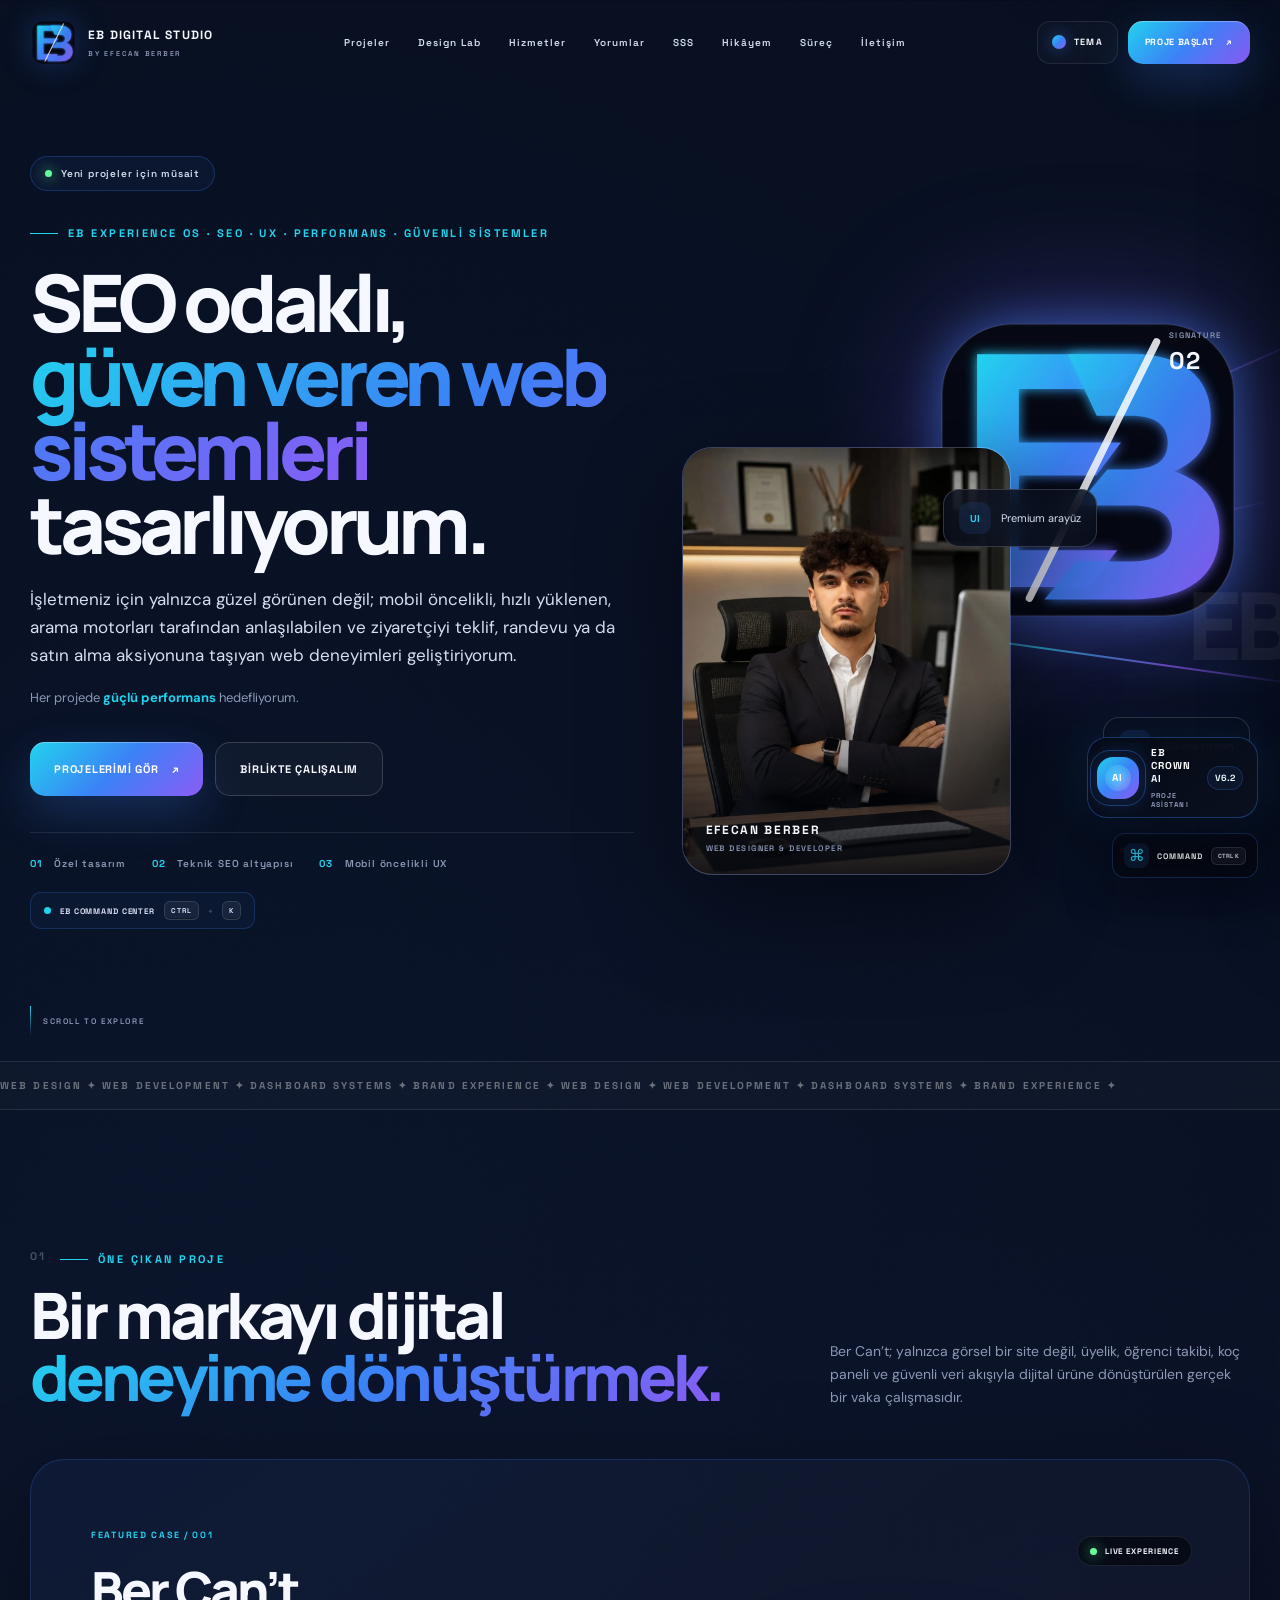
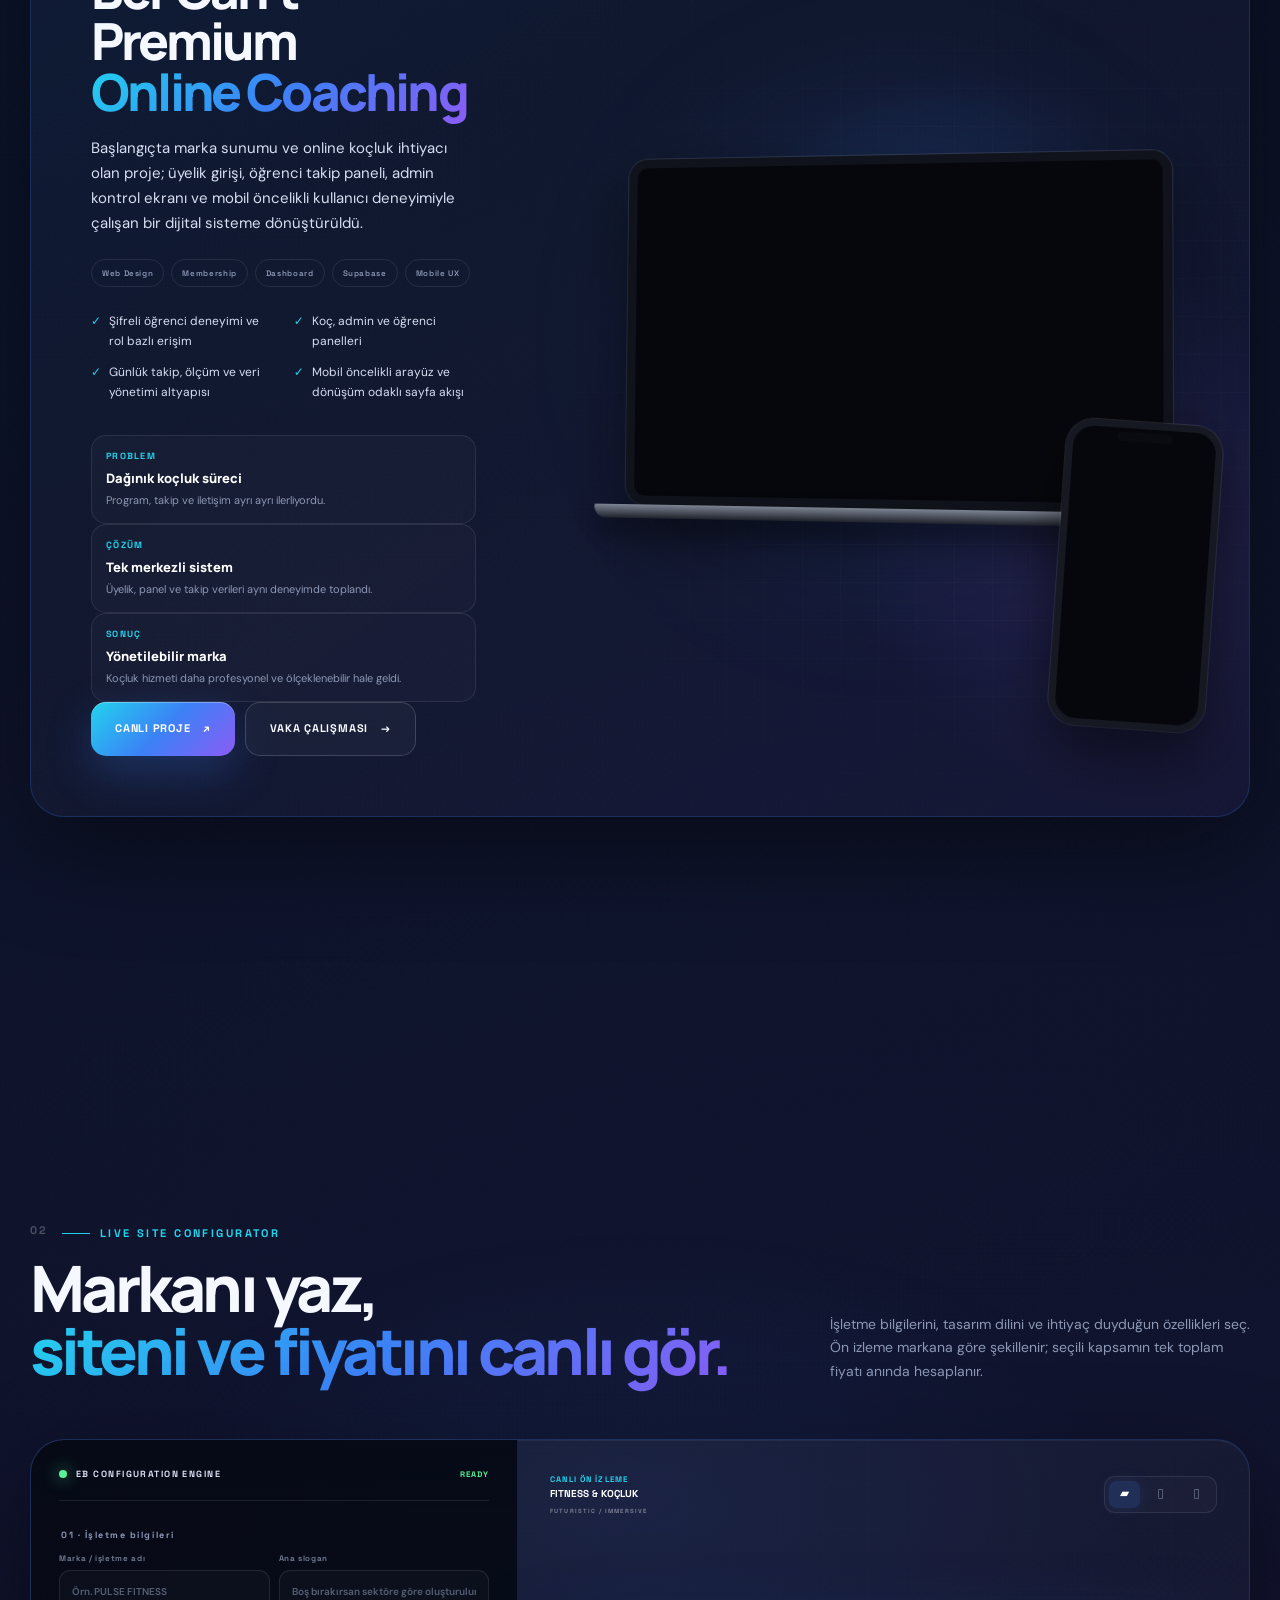
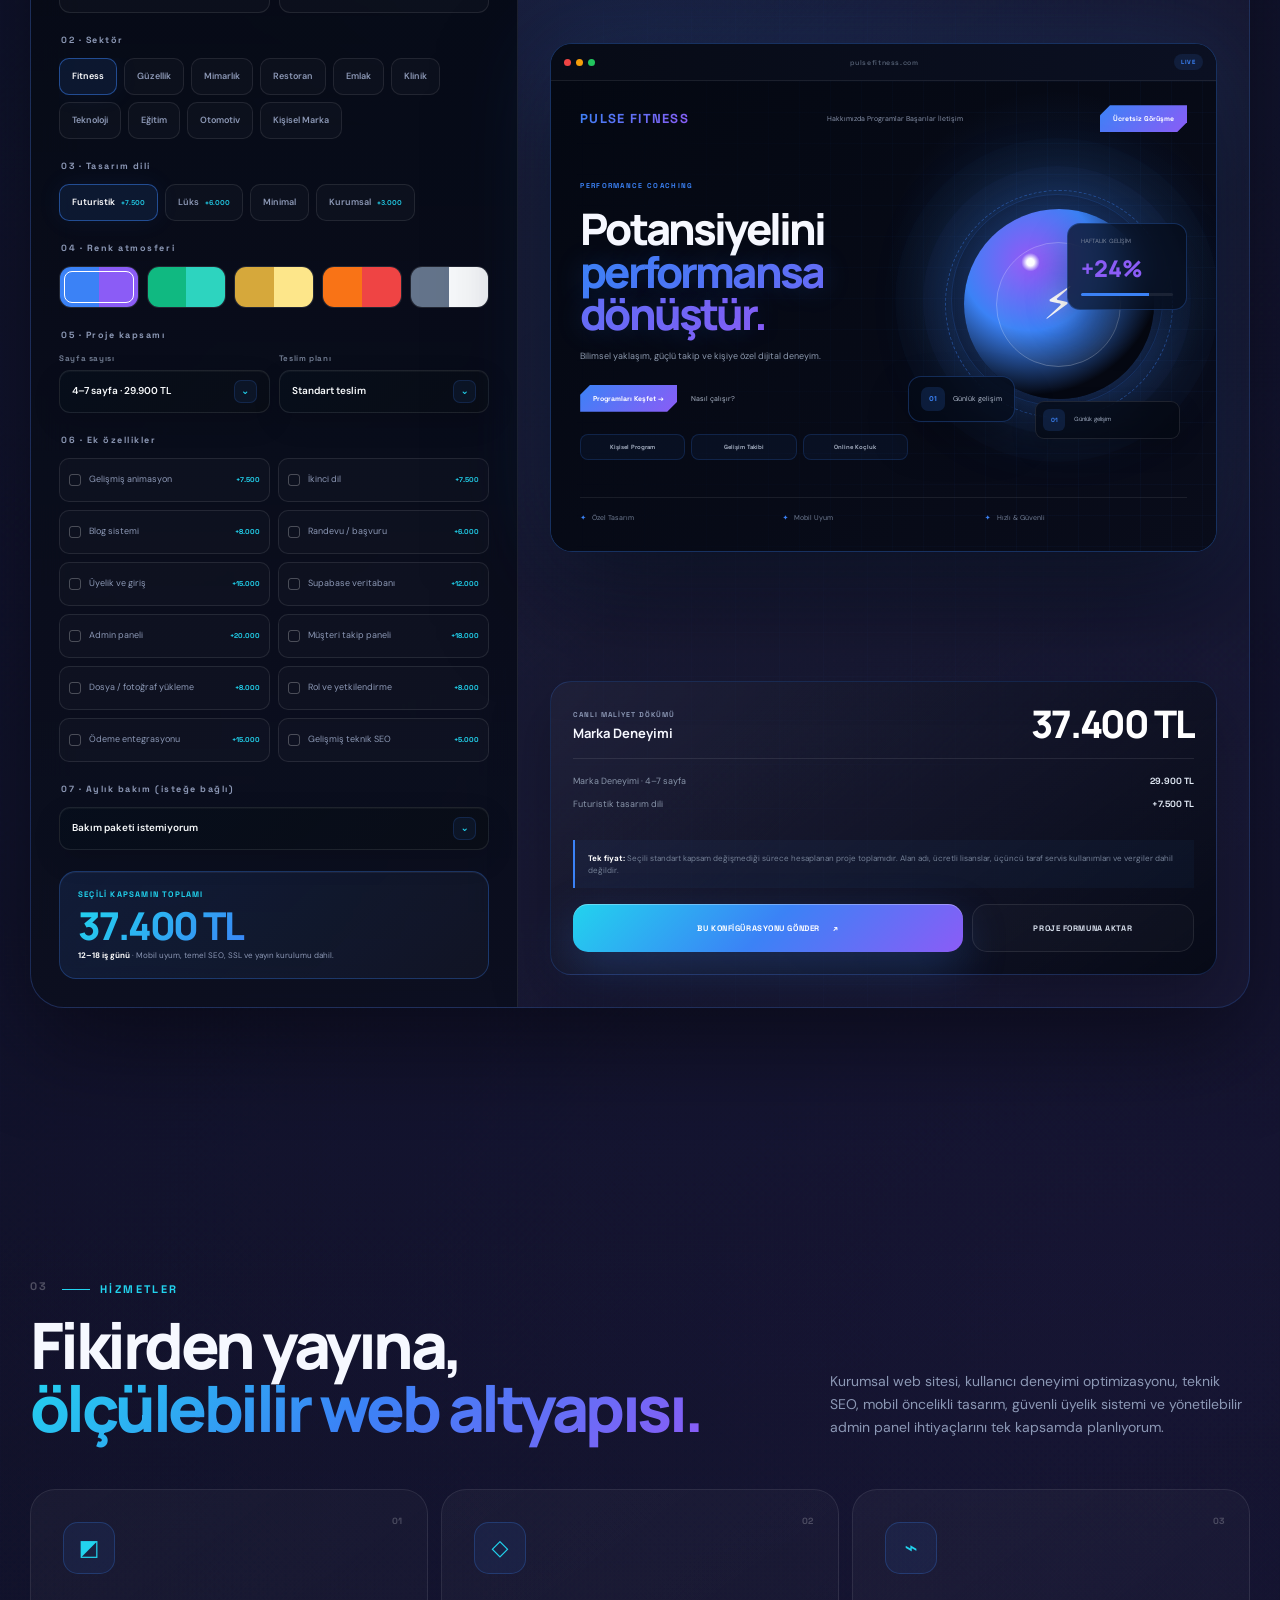
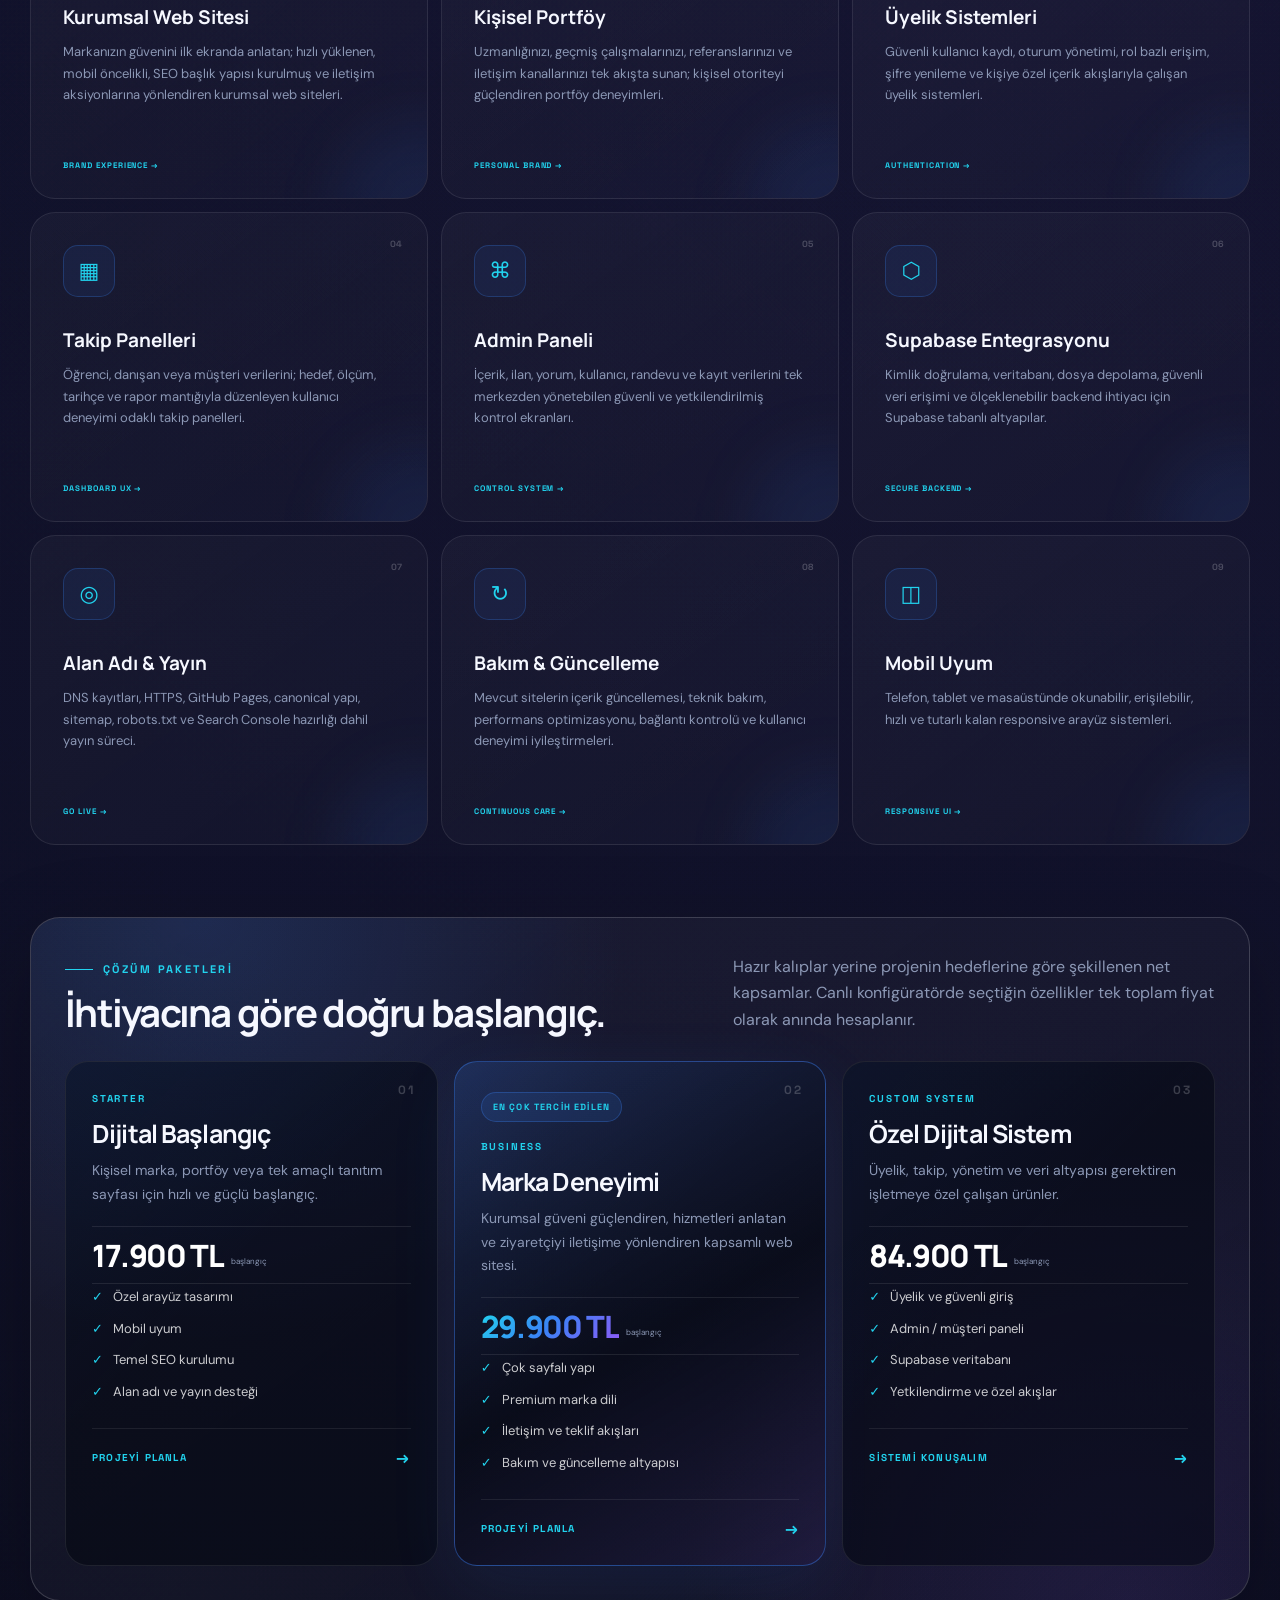
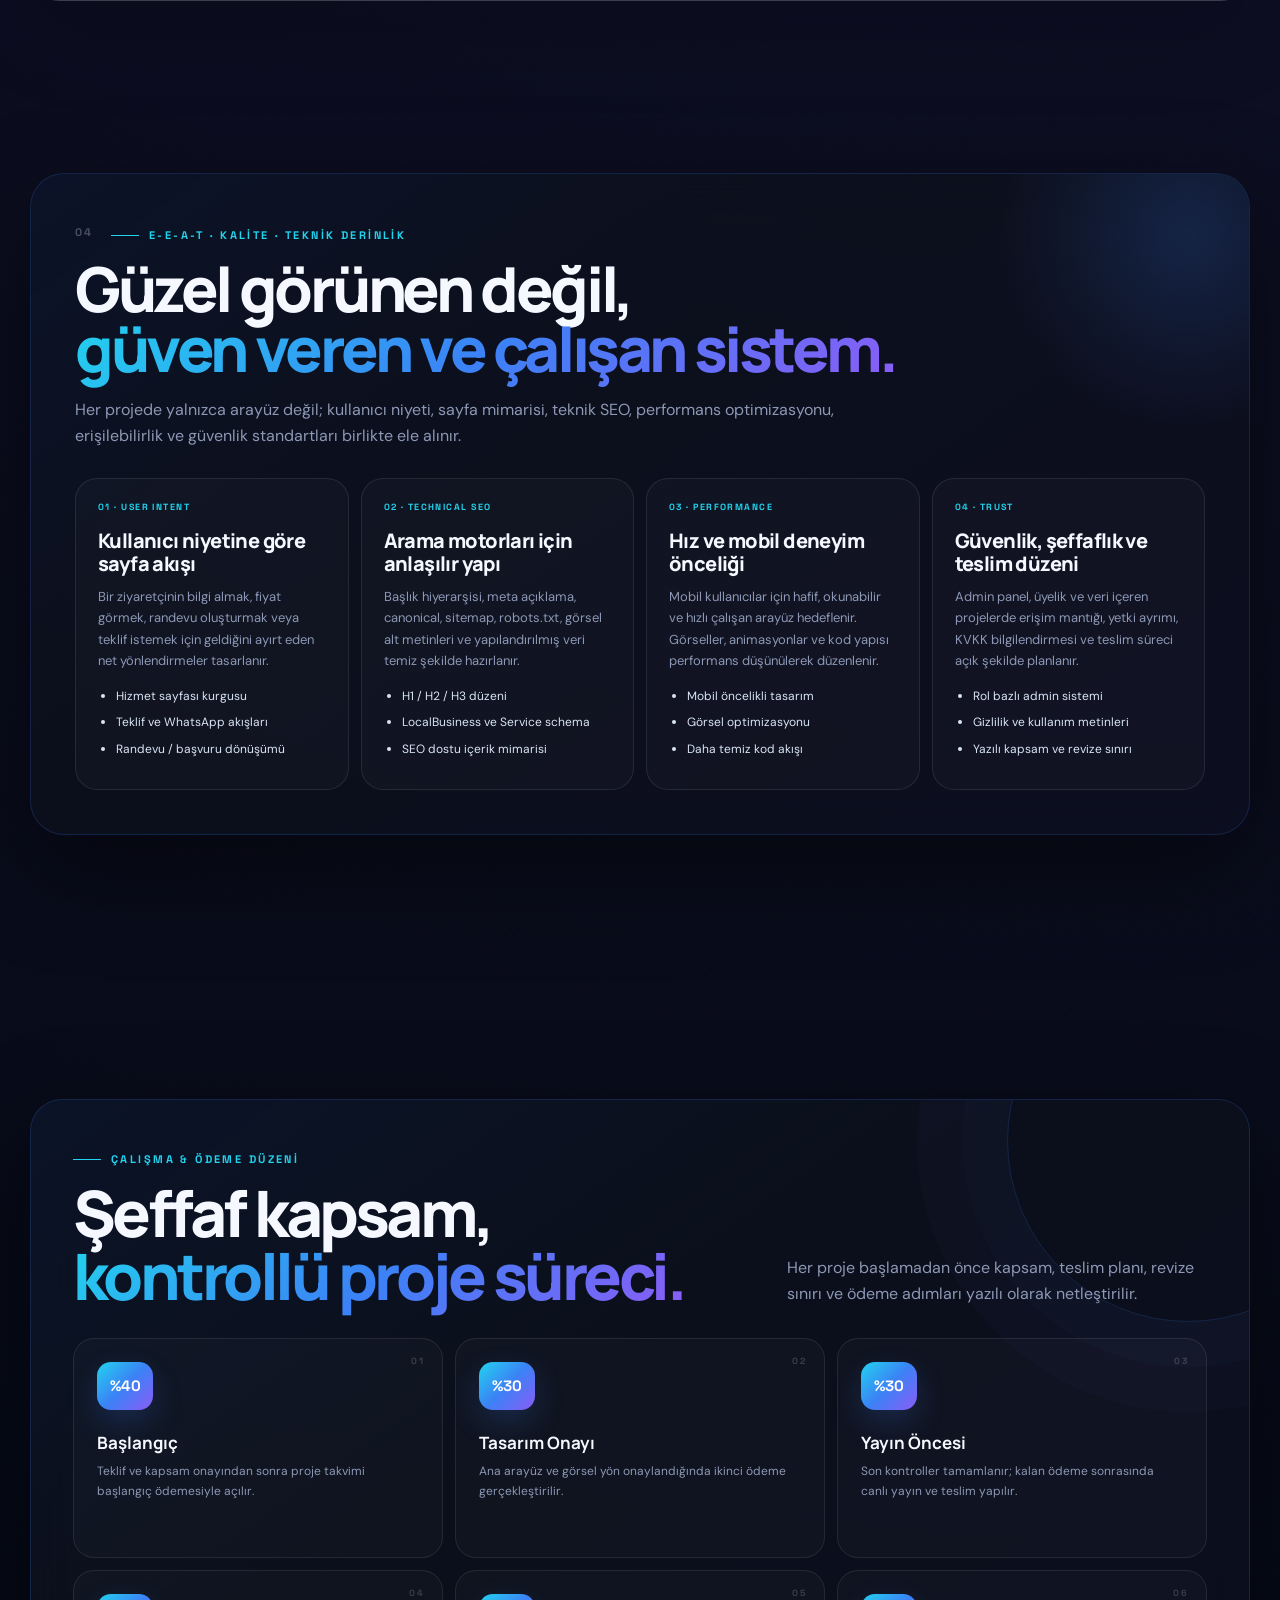
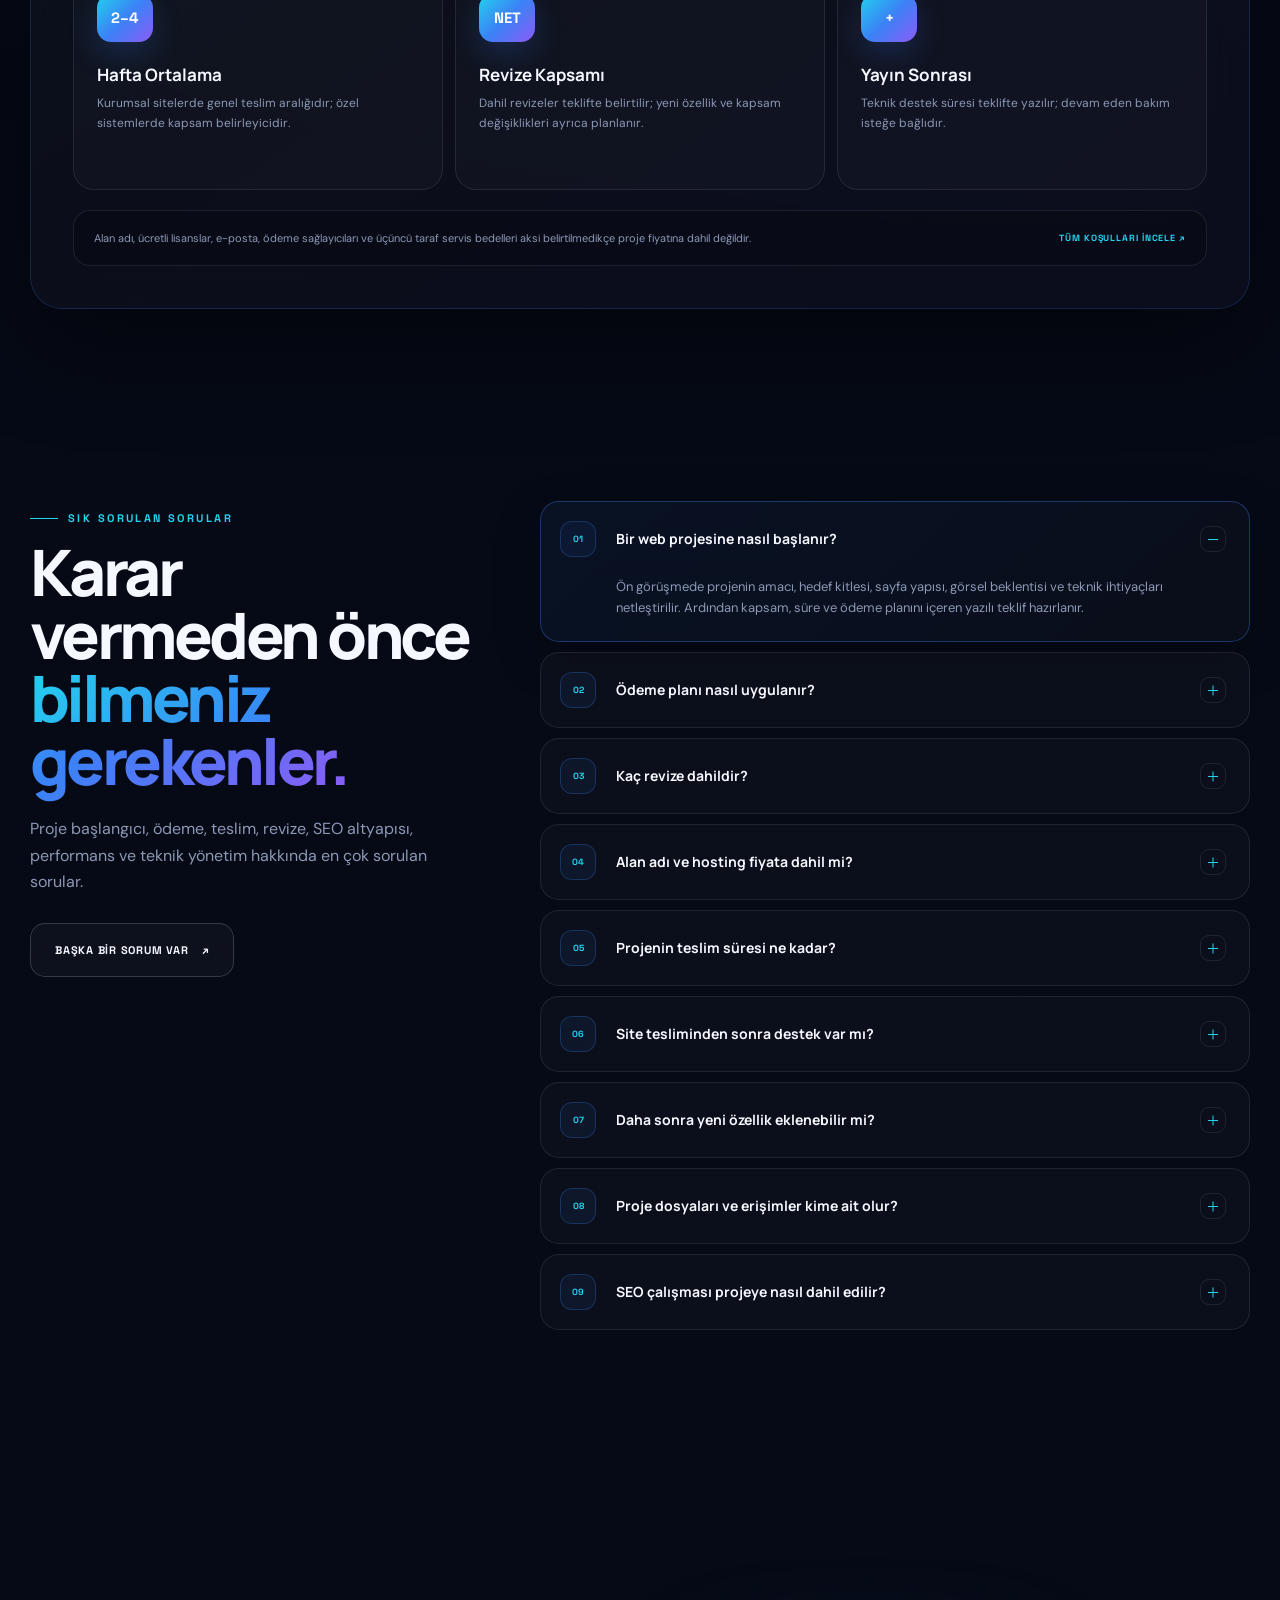
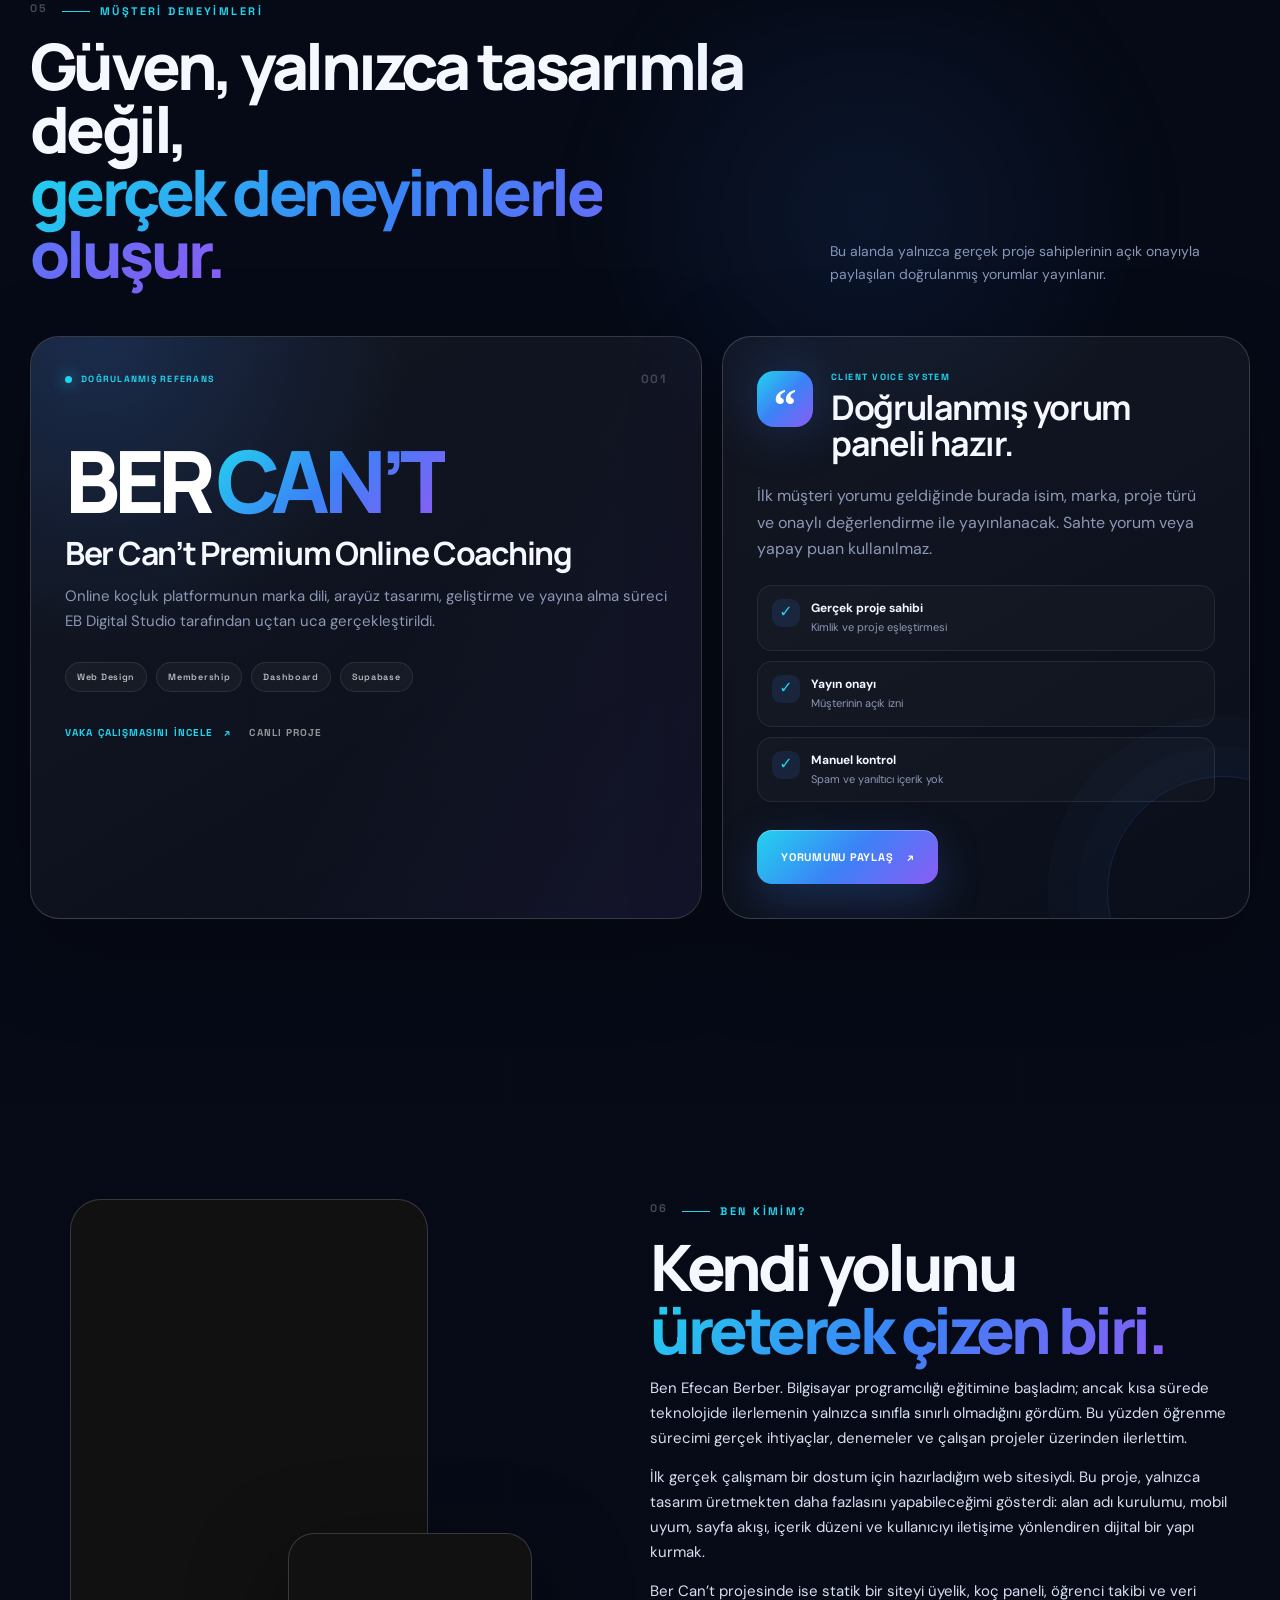
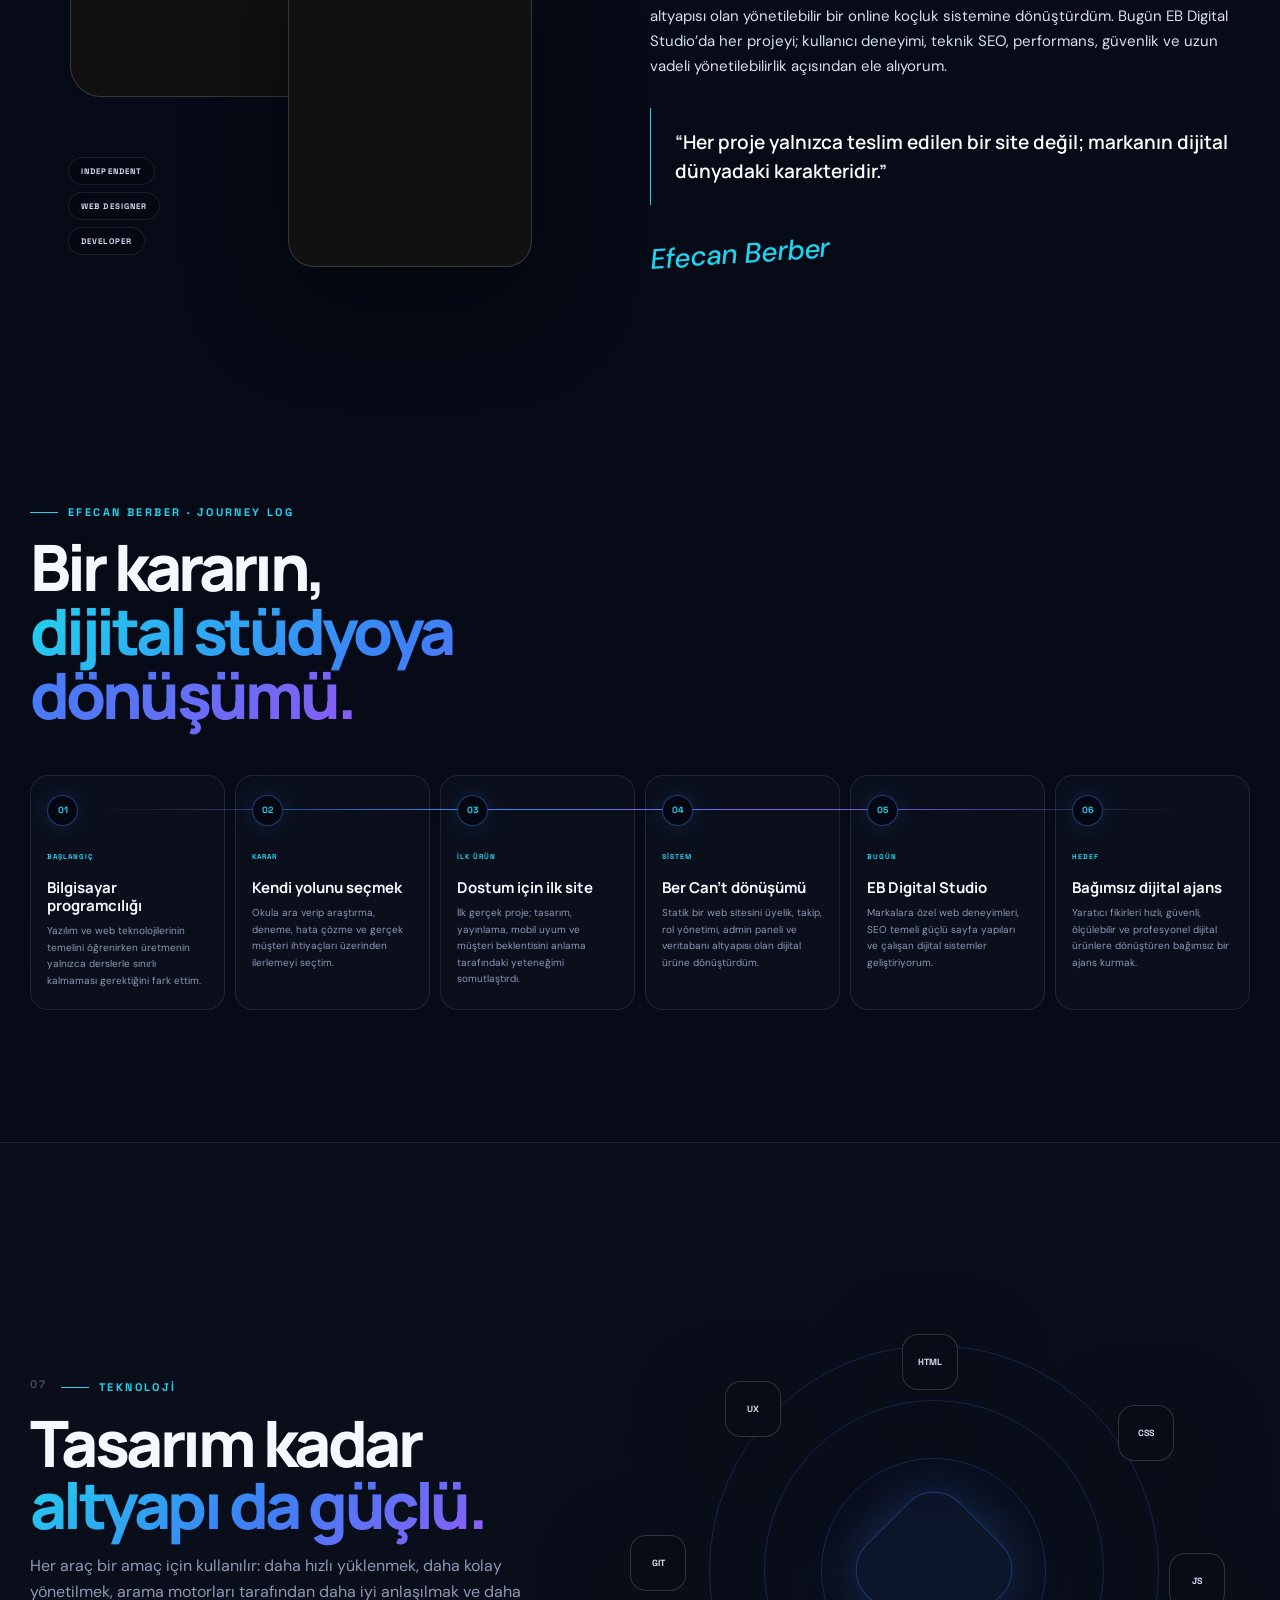
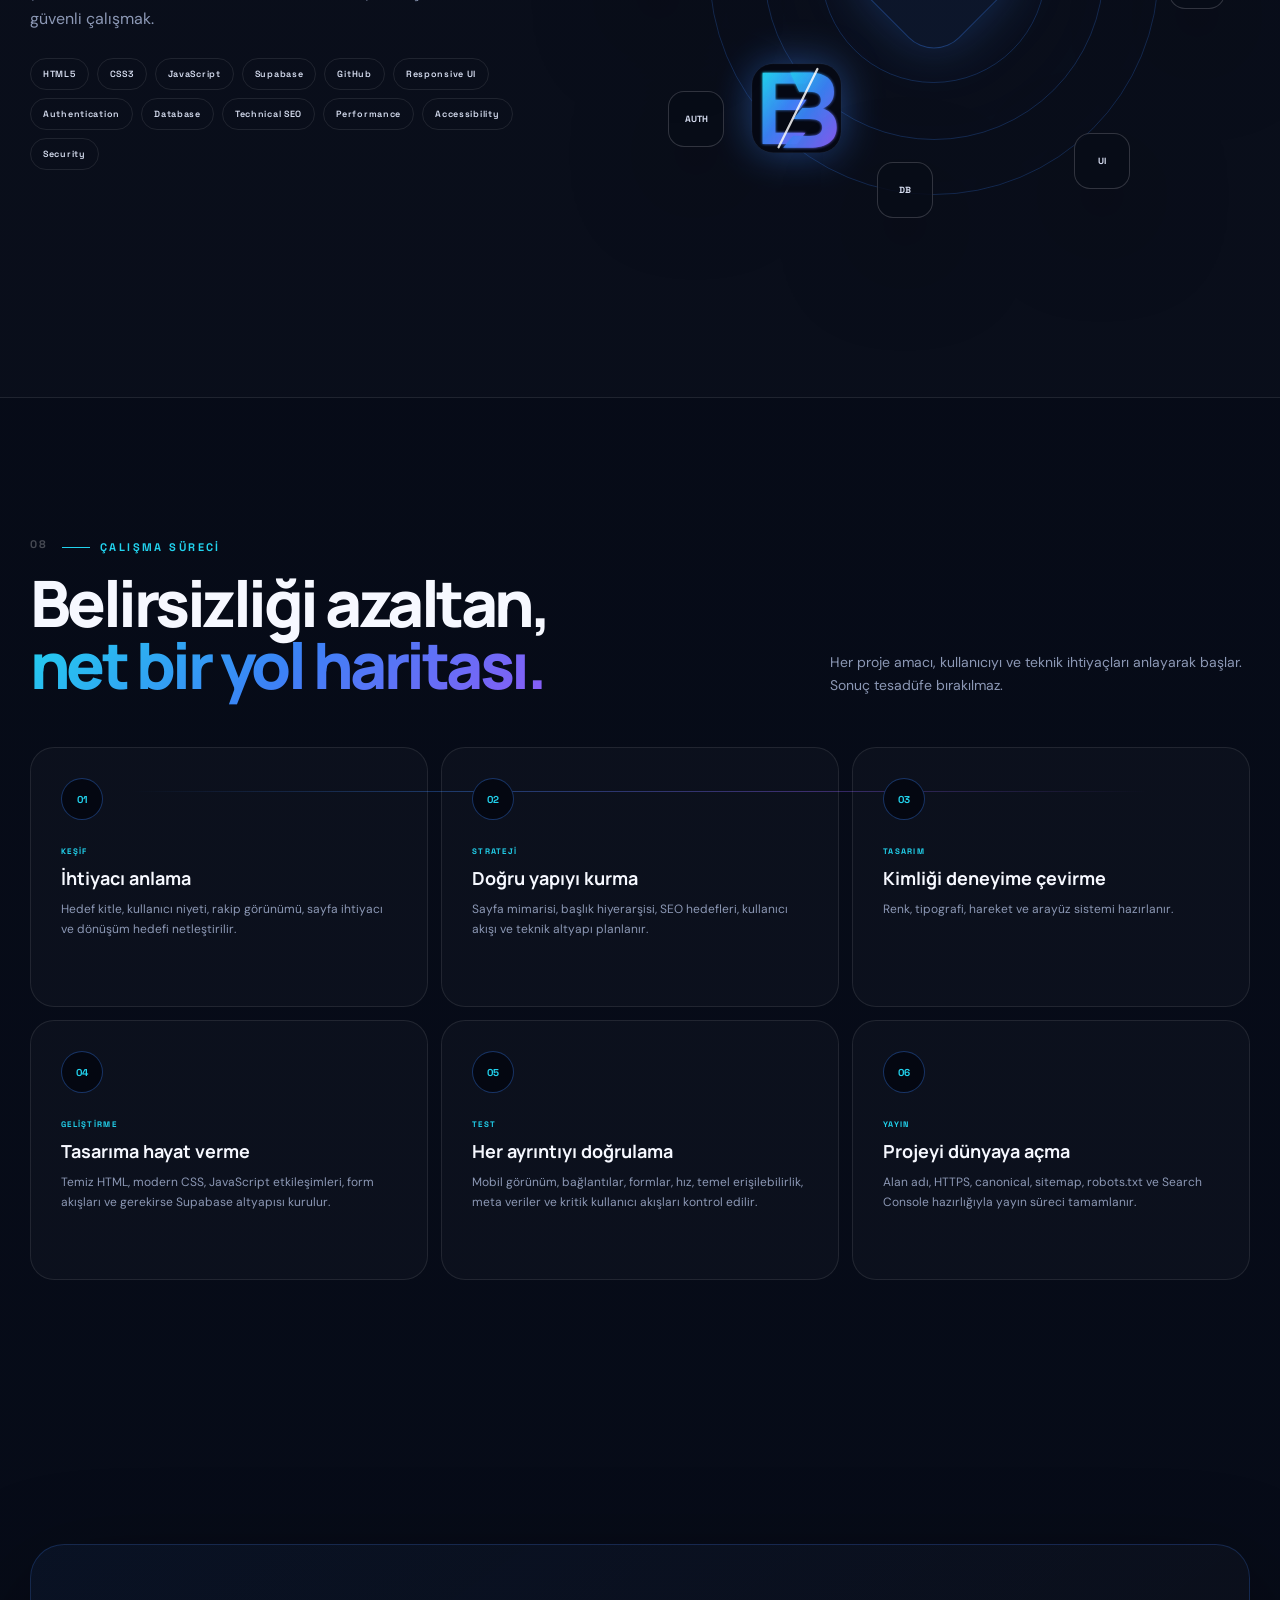
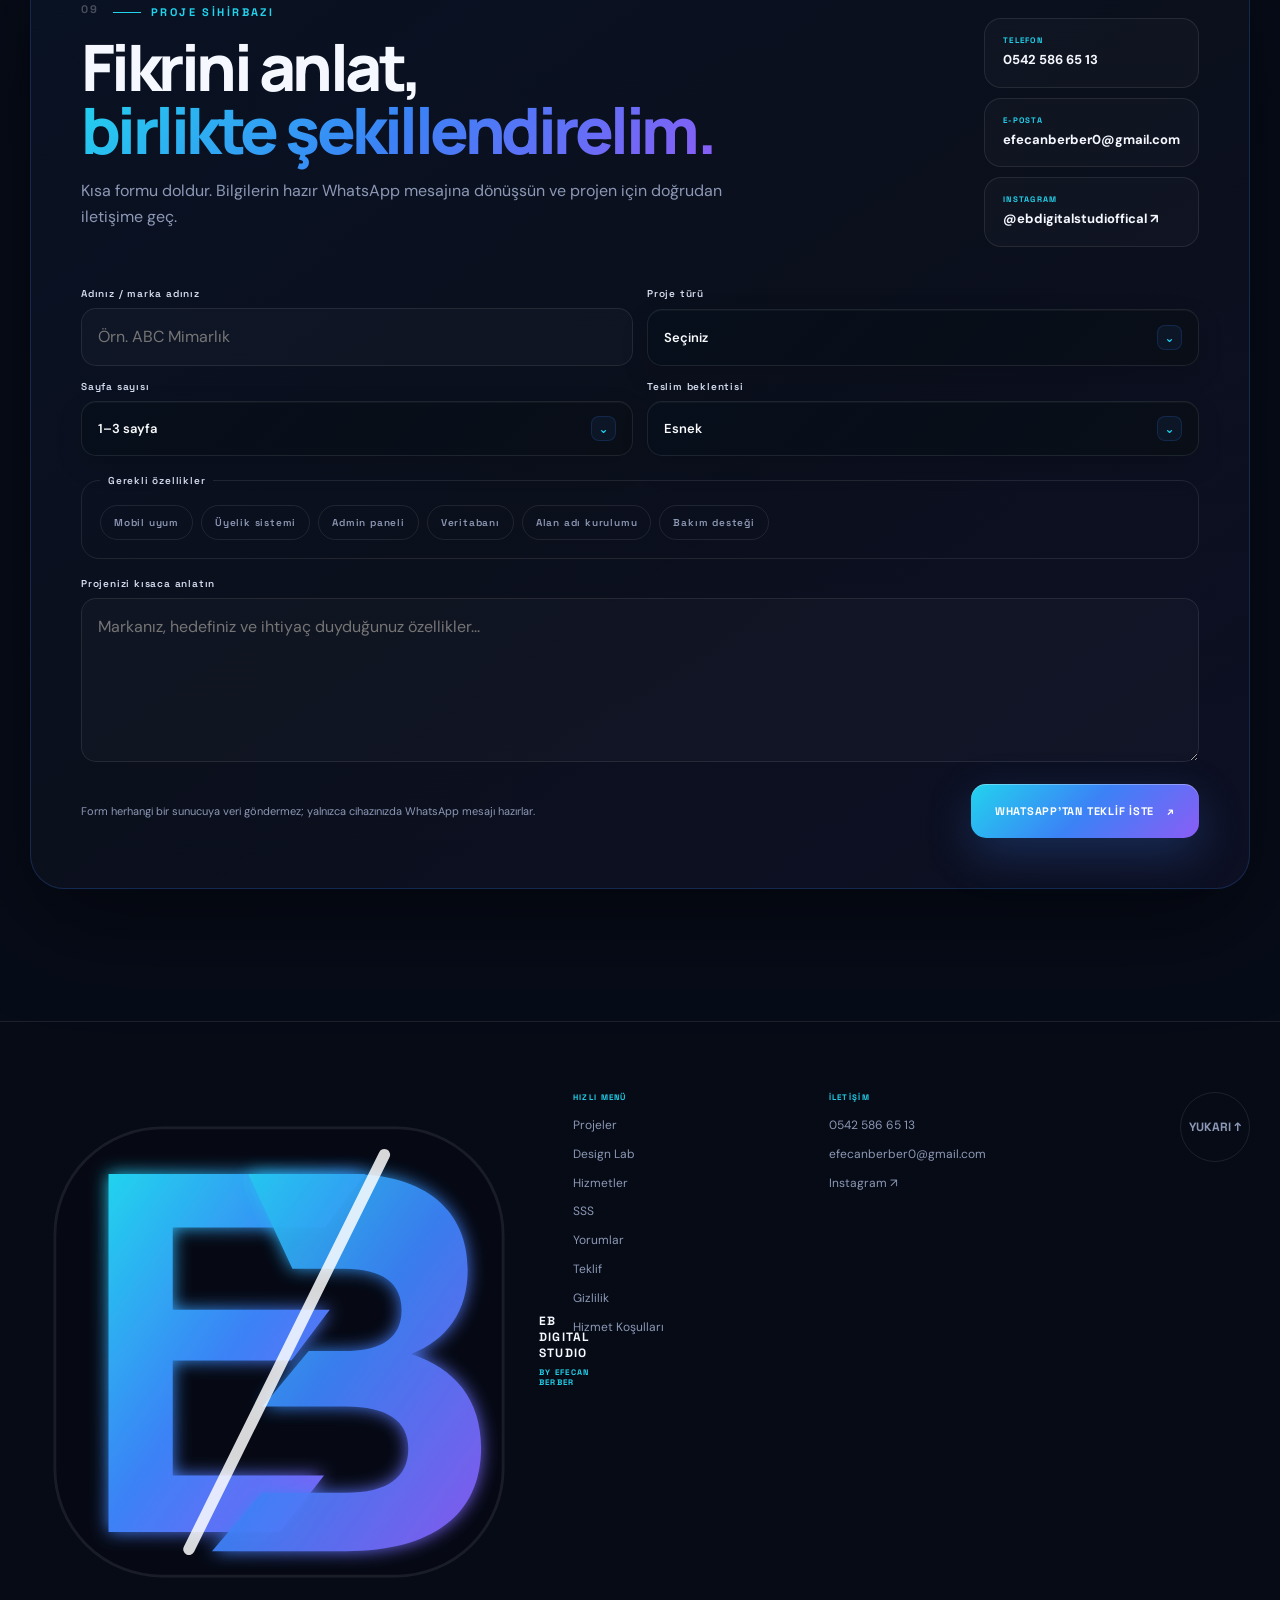
==== commit c2df5798: "Add files via upload" ====
--- a/index.html
+++ b/index.html
@@ -2,6 +2,8 @@
 <html lang="tr" data-theme="ocean" data-motion="full">
 <head>
   <meta charset="utf-8">
+  <meta http-equiv="X-Content-Type-Options" content="nosniff">
+  <meta name="referrer" content="strict-origin-when-cross-origin">
   <meta name="viewport" content="width=device-width,initial-scale=1,viewport-fit=cover">
   <link rel="canonical" href="https://ebdigitalstudio.com.tr/">
   <meta property="og:url" content="https://ebdigitalstudio.com.tr/">
@@ -52,6 +54,17 @@
         "name":"EB Digital Studio",
         "publisher":{"@id":"https://ebdigitalstudio.com.tr/#organization"},
         "inLanguage":"tr-TR"
+      },
+      {
+        "@type":"WebPage",
+        "@id":"https://ebdigitalstudio.com.tr/#webpage",
+        "url":"https://ebdigitalstudio.com.tr/",
+        "name":"EB Digital Studio | SEO Odaklı Web Tasarım",
+        "headline":"SEO odaklı, güven veren web sistemleri tasarlıyorum.",
+        "isPartOf":{"@id":"https://ebdigitalstudio.com.tr/#website"},
+        "about":{"@id":"https://ebdigitalstudio.com.tr/#organization"},
+        "primaryImageOfPage":"https://ebdigitalstudio.com.tr/assets/og-image.jpg",
+        "inLanguage":"tr-TR"
       }
     ]
   }
@@ -87,7 +100,9 @@
     ]
   }
   </script>
-  <link rel="icon" href="assets/logo-ocean.svg" type="image/svg+xml">
+  <link rel="icon" href="/favicon.ico" sizes="any">
+  <link rel="icon" href="assets/favicon.svg" type="image/svg+xml" sizes="any">
+  <link rel="apple-touch-icon" sizes="180x180" href="assets/apple-touch-icon.png">
   <link rel="manifest" href="manifest.webmanifest">
   <link rel="preconnect" href="https://fonts.googleapis.com">
   <link rel="preconnect" href="https://fonts.gstatic.com" crossorigin>
@@ -109,7 +124,7 @@
   <div class="intro" id="intro" aria-hidden="true">
     <div class="intro-grid"></div>
     <div class="intro-core">
-      <img src="assets/logo-ocean.svg" data-theme-logo alt="" class="intro-logo">
+      <img src="assets/logo-ocean.svg" data-theme-logo alt="EB Digital Studio logo" class="intro-logo" width="520" height="520" decoding="async">
       <p>EB DIGITAL STUDIO</p>
       <div class="intro-line"><span></span></div>
       <small>CRAFTING DIGITAL SIGNATURES</small>
@@ -122,7 +137,7 @@
   <header class="site-header">
     <div class="container nav-shell">
       <a class="brand magnetic" href="#top" aria-label="EB Digital Studio ana sayfa">
-        <img class="brand-mark" src="assets/logo-ocean.svg" data-theme-logo alt="">
+        <img class="brand-mark" src="assets/logo-ocean.svg" data-theme-logo alt="EB Digital Studio logo" width="520" height="520" decoding="async">
         <span><strong>EB DIGITAL STUDIO</strong><small>BY EFECAN BERBER</small></span>
       </a>
       <nav class="desktop-nav" aria-label="Ana menü">
@@ -185,11 +200,11 @@
           <div class="beam beam-one"></div><div class="beam beam-two"></div><div class="beam beam-three"></div>
           <div class="signature-mark" data-tilt>
             <div class="signature-glow"></div>
-            <img src="assets/logo-ocean.svg" data-theme-logo alt="EB Digital Studio monogramı">
+            <img src="assets/logo-ocean.svg" data-theme-logo alt="EB Digital Studio monogramı" width="520" height="520" decoding="async">
             <span>EB</span>
           </div>
           <div class="portrait-shell" data-tilt>
-            <div class="portrait-frame"><img src="assets/portrait-hero.webp" alt="Efecan Berber, EB Digital Studio kurucusu" width="1122" height="1402" fetchpriority="high"></div>
+            <div class="portrait-frame"><img src="assets/portrait-hero.webp" alt="Efecan Berber, EB Digital Studio kurucusu" width="1122" height="1402" fetchpriority="high" decoding="async"></div>
             <div class="portrait-label"><strong>EFECAN BERBER</strong><small>WEB DESIGNER & DEVELOPER</small></div>
           </div>
           <div class="float-chip chip-a"><b>UI</b><span>Premium arayüz</span></div>
@@ -212,12 +227,12 @@
             <p>Başlangıçta marka sunumu ve online koçluk ihtiyacı olan proje; üyelik girişi, öğrenci takip paneli, admin kontrol ekranı ve mobil öncelikli kullanıcı deneyimiyle çalışan bir dijital sisteme dönüştürüldü.</p>
             <div class="tag-list"><span>Web Design</span><span>Membership</span><span>Dashboard</span><span>Supabase</span><span>Mobile UX</span></div>
             <ul class="project-points"><li>Şifreli öğrenci deneyimi ve rol bazlı erişim</li><li>Koç, admin ve öğrenci panelleri</li><li>Günlük takip, ölçüm ve veri yönetimi altyapısı</li><li>Mobil öncelikli arayüz ve dönüşüm odaklı sayfa akışı</li></ul><div class="case-proof-grid"><article><small>Problem</small><strong>Dağınık koçluk süreci</strong><p>Program, takip ve iletişim ayrı ayrı ilerliyordu.</p></article><article><small>Çözüm</small><strong>Tek merkezli sistem</strong><p>Üyelik, panel ve takip verileri aynı deneyimde toplandı.</p></article><article><small>Sonuç</small><strong>Yönetilebilir marka</strong><p>Koçluk hizmeti daha profesyonel ve ölçeklenebilir hale geldi.</p></article></div>
-            <div class="project-actions"><a class="button button-primary magnetic" href="https://bercant.com.tr" target="_blank" rel="noopener">CANLI PROJE <span>↗</span></a><a class="button button-secondary magnetic" href="case-study-bercant.html">VAKA ÇALIŞMASI <span>→</span></a></div>
+            <div class="project-actions"><a class="button button-primary magnetic" href="https://bercant.com.tr" target="_blank" rel="nofollow noopener noreferrer external" title="Ber Can’t canlı web projesini yeni sekmede aç">CANLI PROJE <span>↗</span></a><a class="button button-secondary magnetic" href="case-study-bercant.html" title="Ber Can’t Fitness web tasarım vaka çalışmasını incele">VAKA ÇALIŞMASI <span>→</span></a></div>
           </div>
           <div class="device-scene">
             <div class="device-glow"></div>
-            <div class="laptop"><div class="laptop-screen"><img src="assets/bercant-project.webp" alt="Ber Can’t proje ön izlemesi" width="1536" height="1024"></div><div class="laptop-base"></div></div>
-            <div class="phone"><div class="phone-notch"></div><img src="assets/bercant-project.webp" alt="Ber Can’t mobil görünüm ön izlemesi"></div>
+            <div class="laptop"><div class="laptop-screen"><img src="assets/bercant-project.webp" alt="Ber Can’t proje ön izlemesi" width="1536" height="1024" loading="lazy" decoding="async"></div><div class="laptop-base"></div></div>
+            <div class="phone"><div class="phone-notch"></div><img src="assets/bercant-project.webp" alt="Ber Can’t mobil görünüm ön izlemesi" width="1536" height="1024" loading="lazy" decoding="async"></div>
             <span class="live-badge"><i></i> LIVE EXPERIENCE</span>
           </div>
         </article>
@@ -349,7 +364,7 @@
                     <small data-preview-kicker>PERFORMANCE COACHING</small>
                     <h3><span data-preview-title-main>Potansiyelini</span><br><em data-preview-title-accent>performansa dönüştür.</em></h3>
                     <p data-preview-desc>Bilimsel yaklaşım, güçlü takip ve kişiye özel dijital deneyim.</p>
-                    <div><button data-preview-primary>Programları Keşfet →</button><a data-preview-secondary>Nasıl çalışır?</a></div>
+                    <div><button data-preview-primary>Programları Keşfet →</button><a href="#lab" data-preview-secondary>Nasıl çalışır?</a></div>
                     <div class="lab-service-row" data-preview-services><span>Kişisel Program</span><span>Gelişim Takibi</span><span>Online Koçluk</span></div>
                   </div>
                   <div class="lab-art">
@@ -478,7 +493,7 @@
           </div>
           <div class="trust-terms-footer">
             <p>Alan adı, ücretli lisanslar, e-posta, ödeme sağlayıcıları ve üçüncü taraf servis bedelleri aksi belirtilmedikçe proje fiyatına dahil değildir.</p>
-            <a href="hizmet-ve-odeme-kosullari.html">TÜM KOŞULLARI İNCELE <span>↗</span></a>
+            <a href="hizmet-ve-odeme-kosullari.html" title="EB Digital Studio hizmet ve ödeme koşullarını incele">TÜM KOŞULLARI İNCELE <span>↗</span></a>
           </div>
         </div>
       </div>
@@ -519,7 +534,7 @@
             <h3>Ber Can’t Premium Online Coaching</h3>
             <p>Online koçluk platformunun marka dili, arayüz tasarımı, geliştirme ve yayına alma süreci EB Digital Studio tarafından uçtan uca gerçekleştirildi.</p>
             <div class="reference-meta"><span>Web Design</span><span>Membership</span><span>Dashboard</span><span>Supabase</span></div>
-            <div class="reference-actions"><a href="case-study-bercant.html">VAKA ÇALIŞMASINI İNCELE <span>↗</span></a><a href="https://bercant.com.tr" target="_blank" rel="noopener">CANLI PROJE</a></div>
+            <div class="reference-actions"><a href="case-study-bercant.html" title="Ber Can’t Fitness web tasarım vaka çalışmasını incele">VAKA ÇALIŞMASINI İNCELE <span>↗</span></a><a href="https://bercant.com.tr" target="_blank" rel="nofollow noopener noreferrer external" title="Ber Can’t canlı web projesini yeni sekmede aç">CANLI PROJE</a></div>
           </article>
           <article class="review-panel">
             <div class="review-panel-head"><span class="quote-mark">“</span><div><small>CLIENT VOICE SYSTEM</small><h3>Doğrulanmış yorum paneli hazır.</h3></div></div>
@@ -538,8 +553,8 @@
     <section class="section-pad about-section" id="about">
       <div class="container about-grid">
         <div class="about-gallery reveal">
-          <figure class="story-main" data-tilt><img src="assets/portrait-story.webp" alt="Efecan Berber masa başında" width="998" height="1500" loading="lazy"></figure>
-          <figure class="story-secondary"><img src="assets/portrait-lifestyle.webp" alt="Efecan Berber yaşam tarzı portresi" width="998" height="1500" loading="lazy"></figure>
+          <figure class="story-main" data-tilt><img src="assets/portrait-story.webp" alt="Efecan Berber masa başında" width="998" height="1500" loading="lazy" decoding="async"></figure>
+          <figure class="story-secondary"><img src="assets/portrait-lifestyle.webp" alt="Efecan Berber yaşam tarzı portresi" width="998" height="1500" loading="lazy" decoding="async"></figure>
           <div class="about-badges"><span>INDEPENDENT</span><span>WEB DESIGNER</span><span>DEVELOPER</span></div>
         </div>
         <div class="about-copy reveal" data-delay="90">
@@ -575,7 +590,7 @@
     <section class="section-pad tech-section">
       <div class="container tech-grid">
         <div class="tech-copy reveal"><span class="section-no">07</span><span class="eyebrow">TEKNOLOJİ</span><h2>Tasarım kadar<br><span class="gradient-text">altyapı da güçlü.</span></h2><p>Her araç bir amaç için kullanılır: daha hızlı yüklenmek, daha kolay yönetilmek, arama motorları tarafından daha iyi anlaşılmak ve daha güvenli çalışmak.</p><div class="tech-list"><span>HTML5</span><span>CSS3</span><span>JavaScript</span><span>Supabase</span><span>GitHub</span><span>Responsive UI</span><span>Authentication</span><span>Database</span><span>Technical SEO</span><span>Performance</span><span>Accessibility</span><span>Security</span></div></div>
-        <div class="orbit reveal" data-delay="100" aria-label="Teknoloji yörüngesi"><div class="orbit-ring ring-a"></div><div class="orbit-ring ring-b"></div><div class="orbit-ring ring-c"></div><div class="orbit-core"><img src="assets/logo-ocean.svg" data-theme-logo alt="EB Digital Studio logo"></div><span class="node n1">HTML</span><span class="node n2">CSS</span><span class="node n3">JS</span><span class="node n4">UI</span><span class="node n5">DB</span><span class="node n6">AUTH</span><span class="node n7">GIT</span><span class="node n8">UX</span></div>
+        <div class="orbit reveal" data-delay="100" aria-label="Teknoloji yörüngesi"><div class="orbit-ring ring-a"></div><div class="orbit-ring ring-b"></div><div class="orbit-ring ring-c"></div><div class="orbit-core"><img src="assets/logo-ocean.svg" data-theme-logo alt="EB Digital Studio logo" width="520" height="520" loading="lazy" decoding="async"></div><span class="node n1">HTML</span><span class="node n2">CSS</span><span class="node n3">JS</span><span class="node n4">UI</span><span class="node n5">DB</span><span class="node n6">AUTH</span><span class="node n7">GIT</span><span class="node n8">UX</span></div>
       </div>
     </section>
 
@@ -595,7 +610,7 @@
 
     <section class="section-pad contact-section" id="contact">
       <div class="container contact-shell reveal">
-        <div class="contact-head"><div><span class="section-no">09</span><span class="eyebrow">PROJE SİHİRBAZI</span><h2>Fikrini anlat,<br><span class="gradient-text">birlikte şekillendirelim.</span></h2><p>Kısa formu doldur. Bilgilerin hazır WhatsApp mesajına dönüşsün ve projen için doğrudan iletişime geç.</p></div><div class="direct-contact"><a href="tel:+905425866513"><small>TELEFON</small><strong>0542 586 65 13</strong></a><a href="mailto:efecanberber0@gmail.com"><small>E-POSTA</small><strong>efecanberber0@gmail.com</strong></a><a href="https://www.instagram.com/ebdigitalstudioffical/" target="_blank" rel="noopener noreferrer"><small>INSTAGRAM</small><strong>@ebdigitalstudioffical ↗</strong></a></div></div>
+        <div class="contact-head"><div><span class="section-no">09</span><span class="eyebrow">PROJE SİHİRBAZI</span><h2>Fikrini anlat,<br><span class="gradient-text">birlikte şekillendirelim.</span></h2><p>Kısa formu doldur. Bilgilerin hazır WhatsApp mesajına dönüşsün ve projen için doğrudan iletişime geç.</p></div><div class="direct-contact"><a href="tel:+905425866513"><small>TELEFON</small><strong>0542 586 65 13</strong></a><a href="mailto:efecanberber0@gmail.com"><small>E-POSTA</small><strong>efecanberber0@gmail.com</strong></a><a href="https://www.instagram.com/ebdigitalstudioffical/" target="_blank" rel="nofollow noopener noreferrer external" title="EB Digital Studio Instagram hesabını yeni sekmede aç"><small>INSTAGRAM</small><strong>@ebdigitalstudioffical ↗</strong></a></div></div>
         <form id="proposalForm" class="proposal-form">
           <input type="hidden" name="labPrice" value="">
           <input type="hidden" name="labConfig" value="">
@@ -612,7 +627,7 @@
   </main>
 
   <footer class="site-footer">
-    <div class="container footer-grid"><div class="footer-brand"><a class="brand" href="#top"><img src="assets/logo-ocean.svg" data-theme-logo alt=""><span><strong>EB DIGITAL STUDIO</strong><small>BY EFECAN BERBER</small></span></a><p>Markalar için dijital karakter, güçlü arayüz ve çalışan sistemler.</p></div><div><small>HIZLI MENÜ</small><a href="#work">Projeler</a><a href="#lab">Design Lab</a><a href="#services">Hizmetler</a><a href="#faq">SSS</a><a href="#reviews">Yorumlar</a><a href="#contact">Teklif</a><a href="gizlilik-politikasi.html">Gizlilik</a><a href="hizmet-ve-odeme-kosullari.html">Hizmet Koşulları</a></div><div><small>İLETİŞİM</small><a href="tel:+905425866513">0542 586 65 13</a><a href="mailto:efecanberber0@gmail.com">efecanberber0@gmail.com</a><a href="https://www.instagram.com/ebdigitalstudioffical/" target="_blank" rel="noopener noreferrer">Instagram ↗</a></div><a class="to-top" href="#top">YUKARI ↑</a></div>
+    <div class="container footer-grid"><div class="footer-brand"><a class="brand" href="#top"><img src="assets/logo-ocean.svg" data-theme-logo alt="EB Digital Studio logo" width="520" height="520" loading="lazy" decoding="async"><span><strong>EB DIGITAL STUDIO</strong><small>BY EFECAN BERBER</small></span></a><p>Markalar için dijital karakter, güçlü arayüz ve çalışan sistemler.</p></div><div><small>HIZLI MENÜ</small><a href="#work">Projeler</a><a href="#lab">Design Lab</a><a href="#services">Hizmetler</a><a href="#faq">SSS</a><a href="#reviews">Yorumlar</a><a href="#contact">Teklif</a><a href="gizlilik-politikasi.html">Gizlilik</a><a href="hizmet-ve-odeme-kosullari.html">Hizmet Koşulları</a></div><div><small>İLETİŞİM</small><a href="tel:+905425866513">0542 586 65 13</a><a href="mailto:efecanberber0@gmail.com">efecanberber0@gmail.com</a><a href="https://www.instagram.com/ebdigitalstudioffical/" target="_blank" rel="nofollow noopener noreferrer external" title="EB Digital Studio Instagram hesabını yeni sekmede aç">Instagram ↗</a></div><a class="to-top" href="#top">YUKARI ↑</a></div>
     <div class="container footer-bottom"><span>© <b id="year"></b> EB Digital Studio. Tüm hakları saklıdır.</span><span class="footer-legal-links"><a href="gizlilik-politikasi.html">Gizlilik Politikası</a><a href="hizmet-ve-odeme-kosullari.html">Hizmet ve Ödeme Koşulları</a></span></div>
   </footer>
 
@@ -709,9 +724,9 @@
         <button type="button" data-command="navigate" data-target="#faq"><i>07</i><span><b>Sık sorulan sorular</b><small>Ödeme, teslim ve revize bilgileri</small></span><kbd>S</kbd></button>
         <button type="button" data-command="navigate" data-target="#contact"><i>08</i><span><b>Proje başlat</b><small>Teklif sihirbazını aç</small></span><kbd>N</kbd></button>
         <a href="hizmet-ve-odeme-kosullari.html"><i>09</i><span><b>Hizmet koşulları</b><small>Çalışma ve ödeme düzeni</small></span><kbd>K</kbd></a>
-        <a href="https://wa.me/905425866513" target="_blank" rel="noopener"><i>10</i><span><b>WhatsApp</b><small>Doğrudan iletişime geç</small></span><kbd>W</kbd></a>
+        <a href="https://wa.me/905425866513" target="_blank" rel="nofollow noopener noreferrer external" title="EB Digital Studio ile WhatsApp üzerinden iletişime geç"><i>10</i><span><b>WhatsApp</b><small>Doğrudan iletişime geç</small></span><kbd>W</kbd></a>
         <a href="mailto:efecanberber0@gmail.com"><i>11</i><span><b>E-posta gönder</b><small>efecanberber0@gmail.com</small></span><kbd>E</kbd></a>
-        <a href="https://www.instagram.com/ebdigitalstudioffical/" target="_blank" rel="noopener noreferrer"><i>12</i><span><b>Instagram</b><small>@ebdigitalstudioffical</small></span><kbd>I</kbd></a>
+        <a href="https://www.instagram.com/ebdigitalstudioffical/" target="_blank" rel="nofollow noopener noreferrer external" title="EB Digital Studio Instagram hesabını yeni sekmede aç"><i>12</i><span><b>Instagram</b><small>@ebdigitalstudioffical</small></span><kbd>I</kbd></a>
       </div>
       <footer><span>↑↓ Gez</span><span>ENTER Seç</span><span>CTRL K Aç/Kapat</span></footer>
     </section>
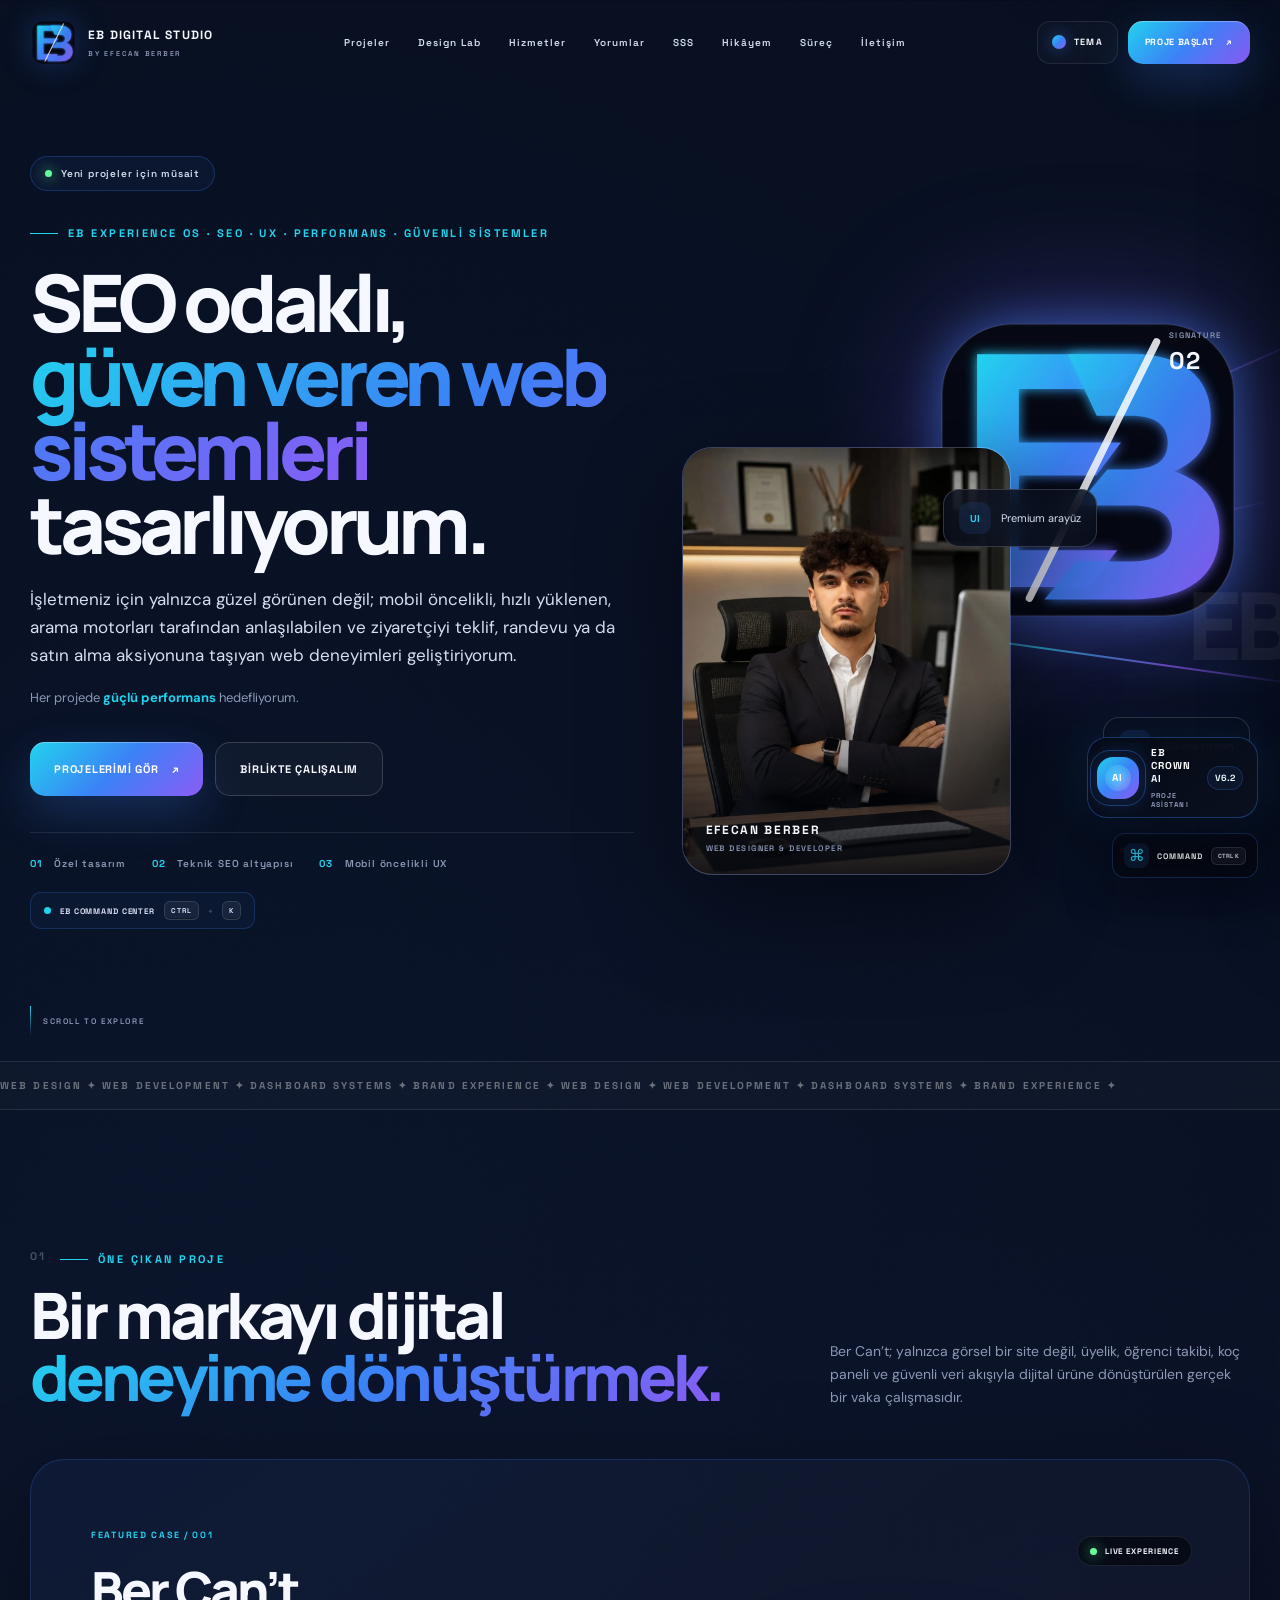
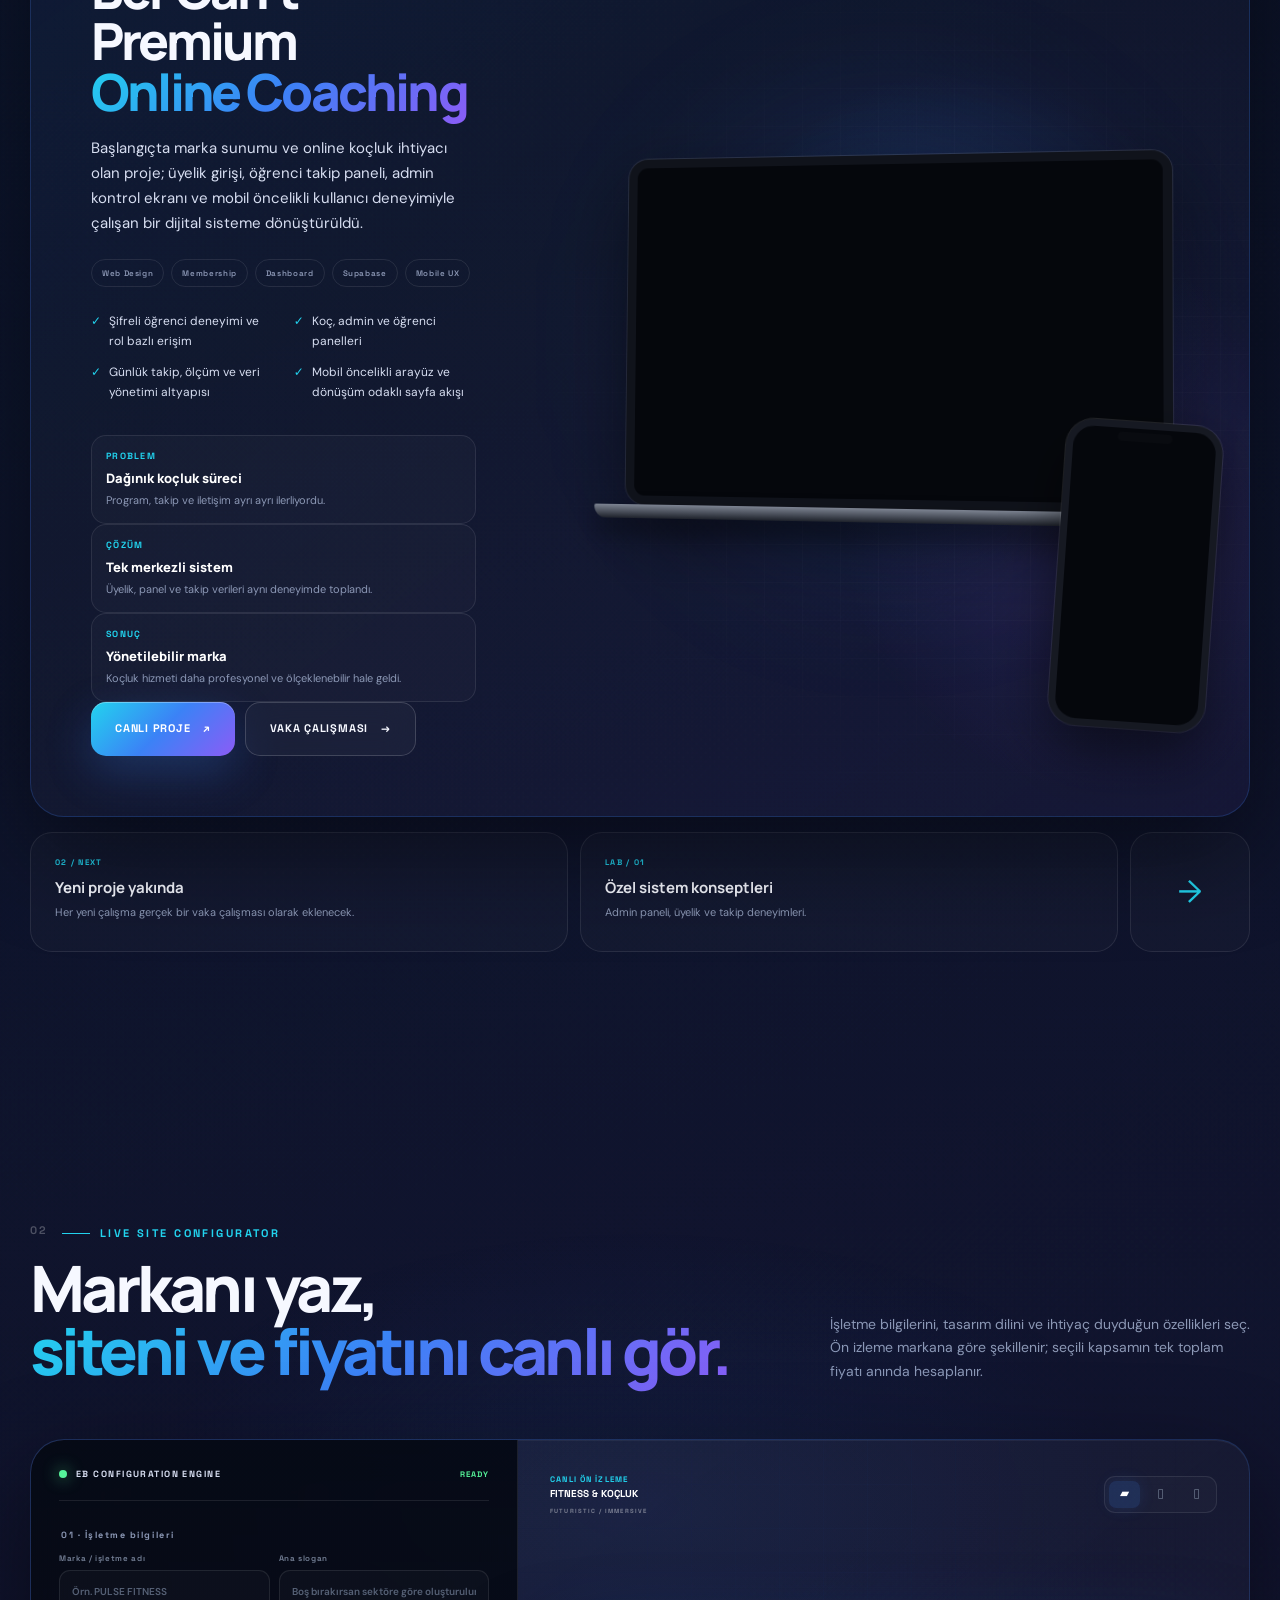
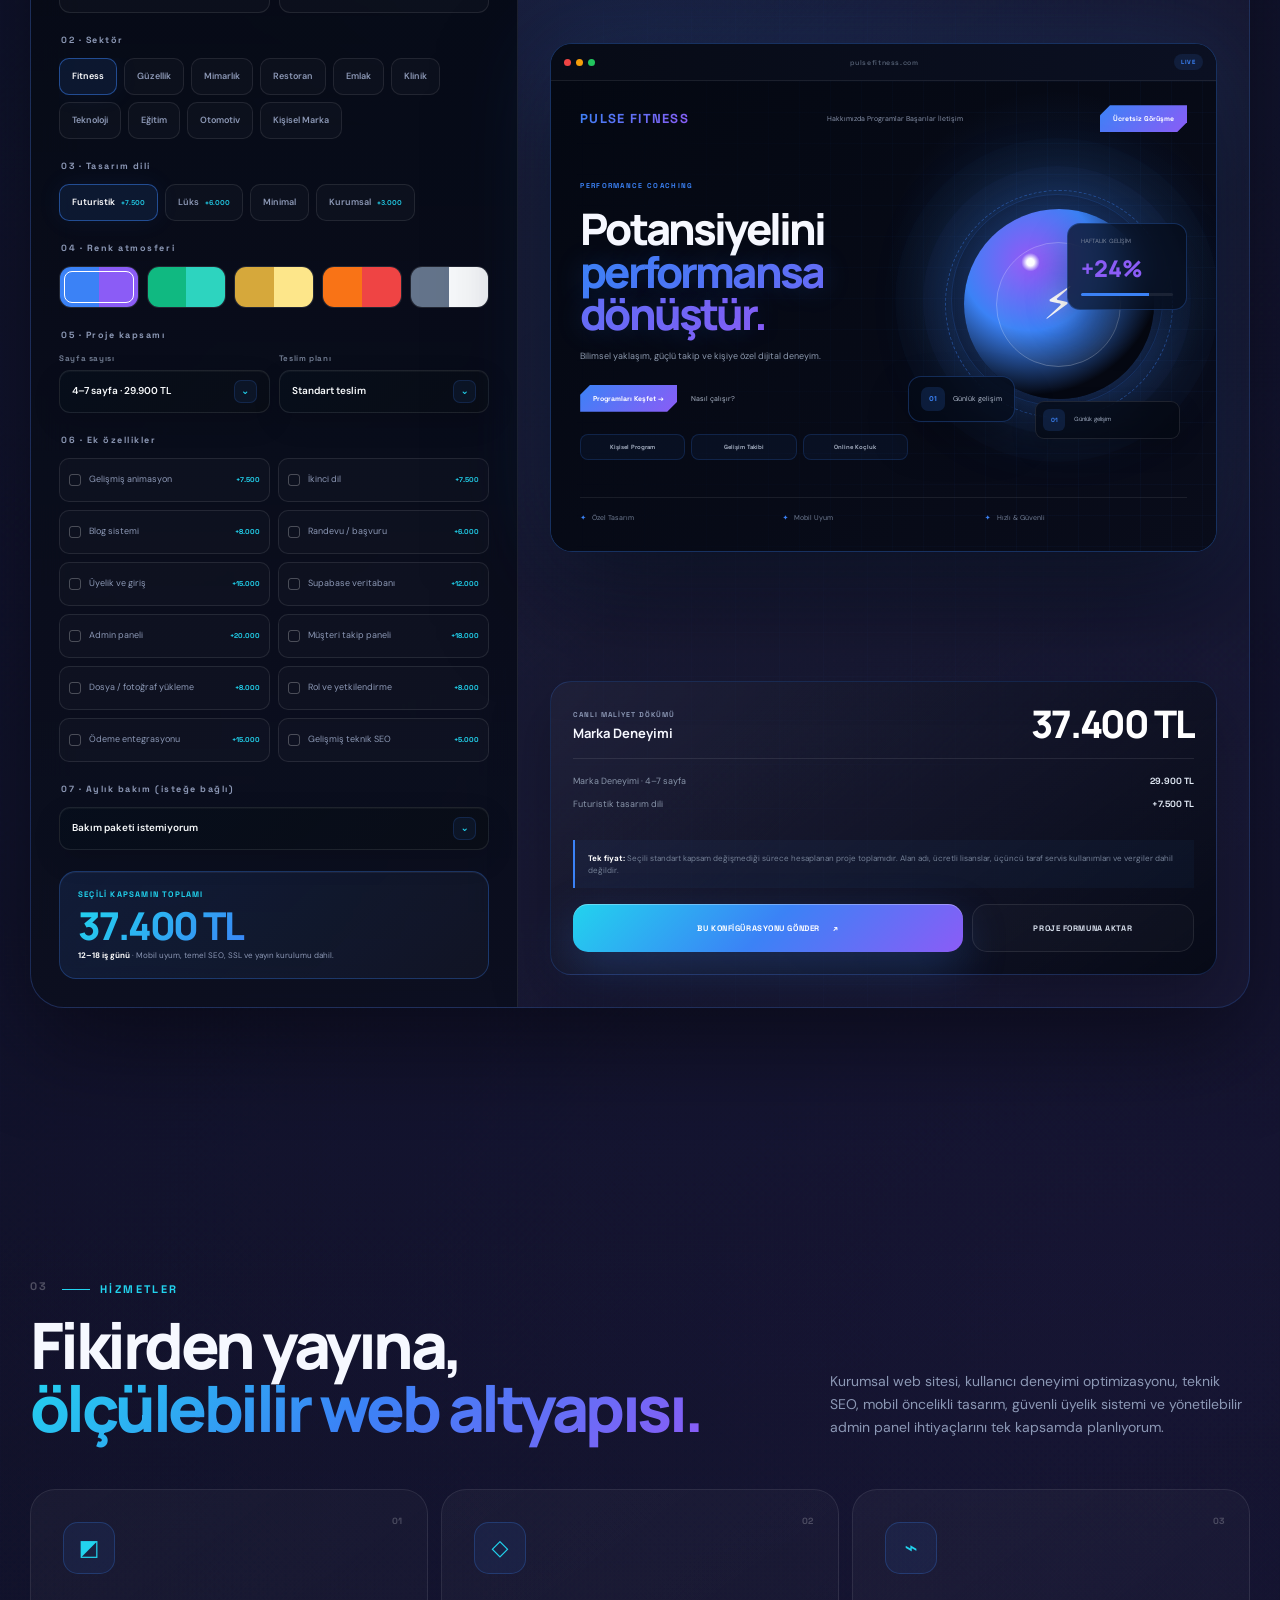
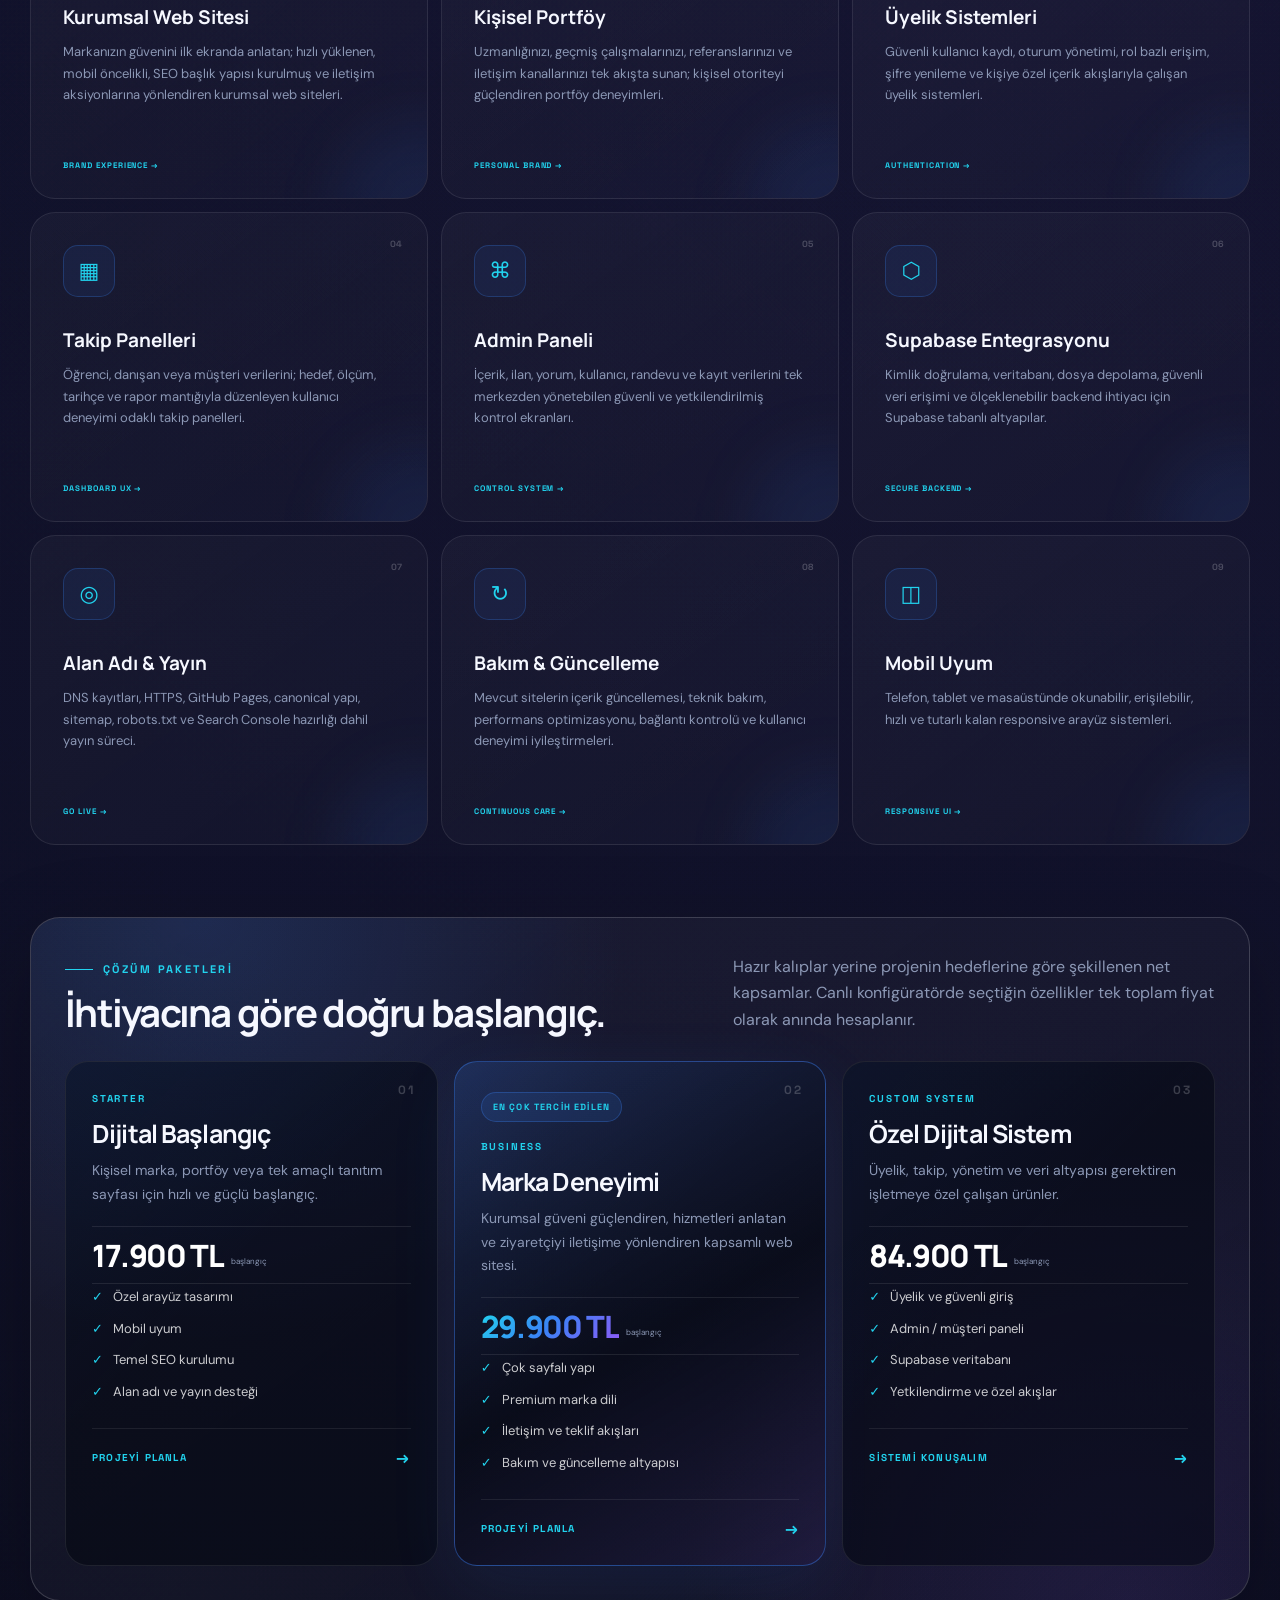
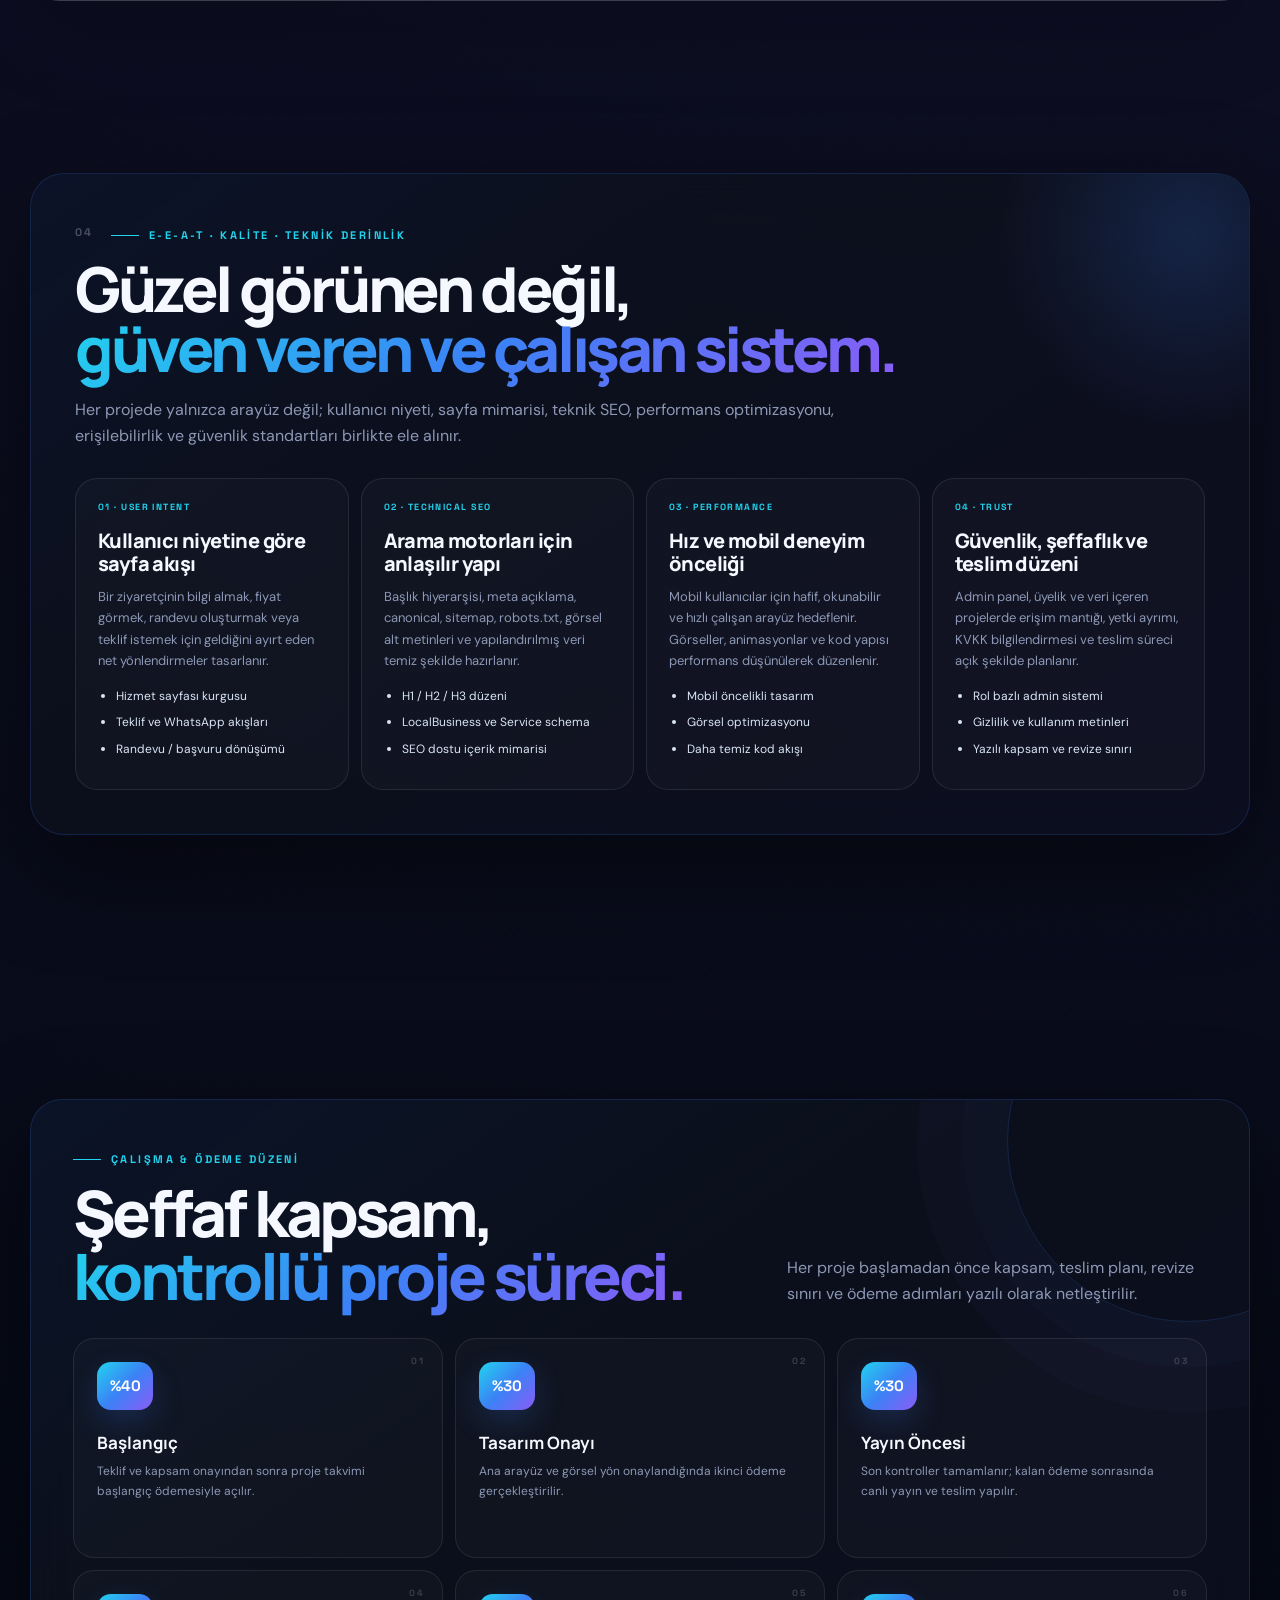
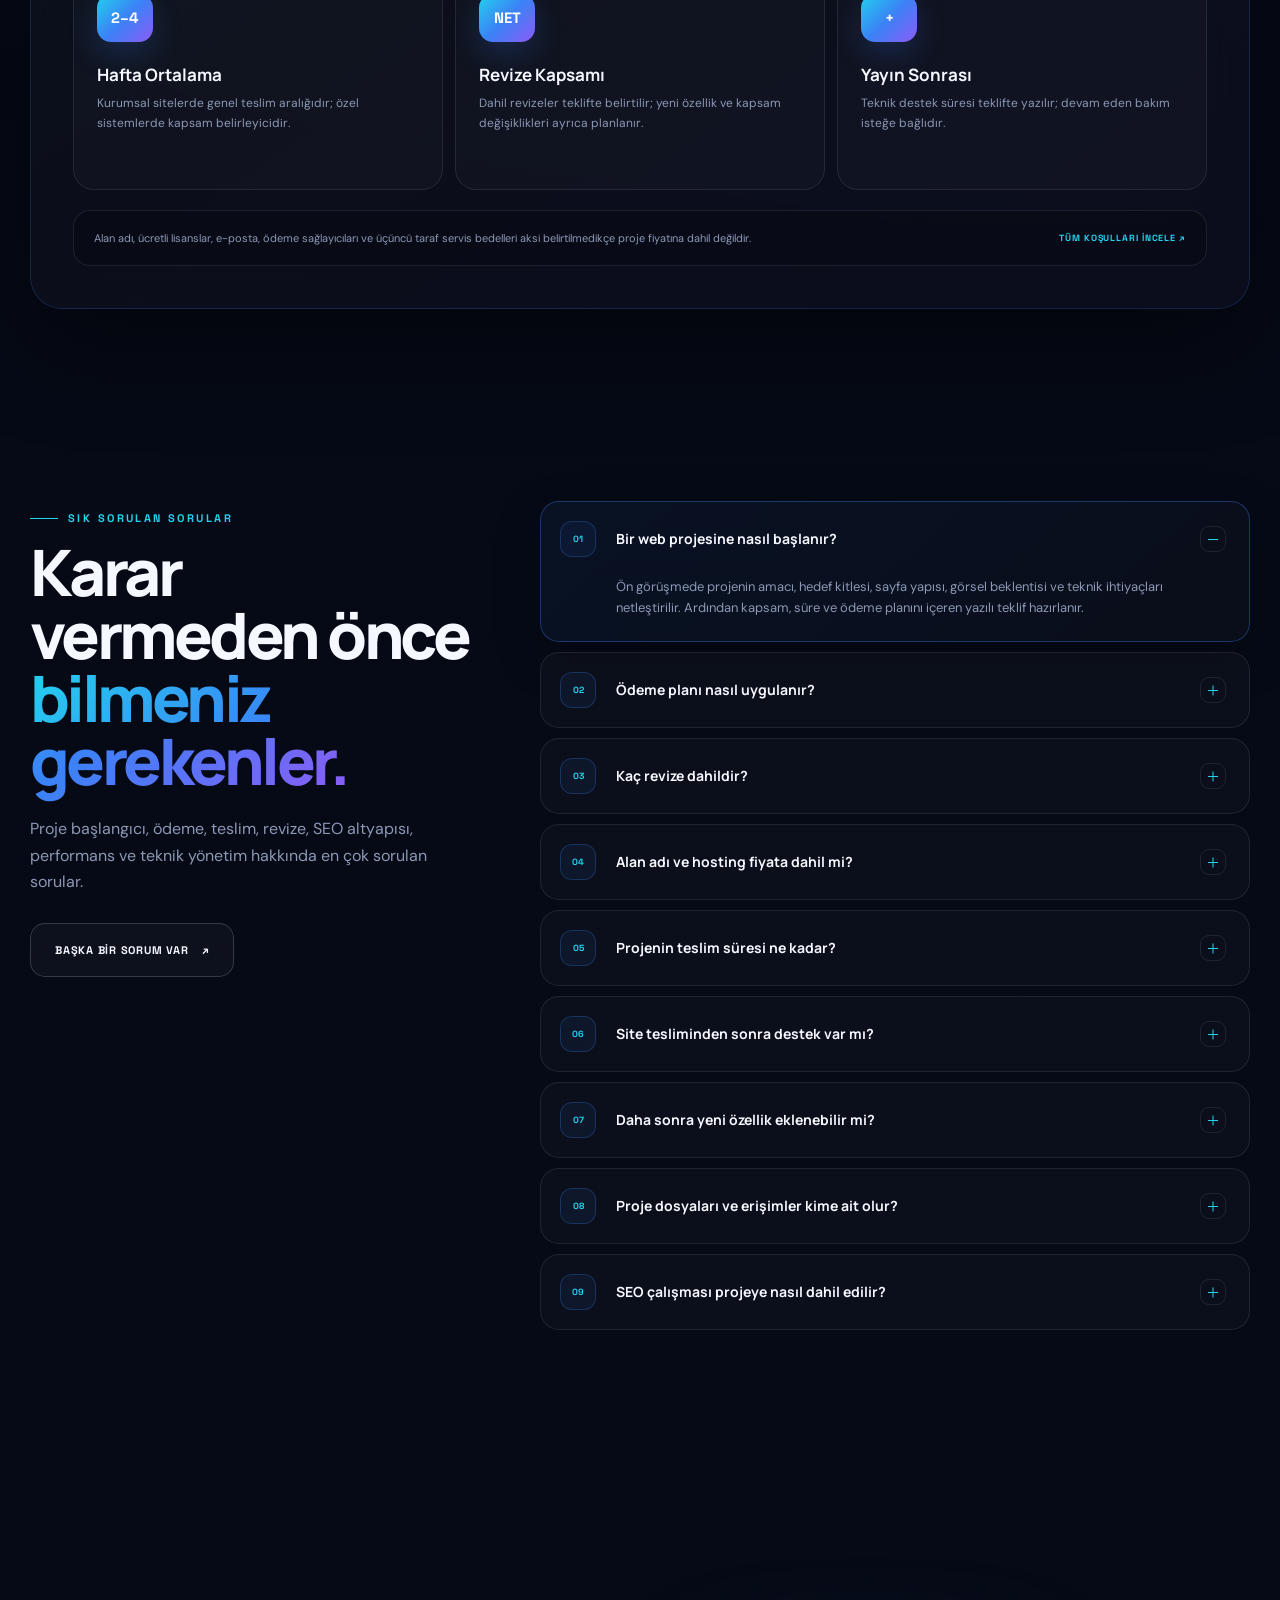
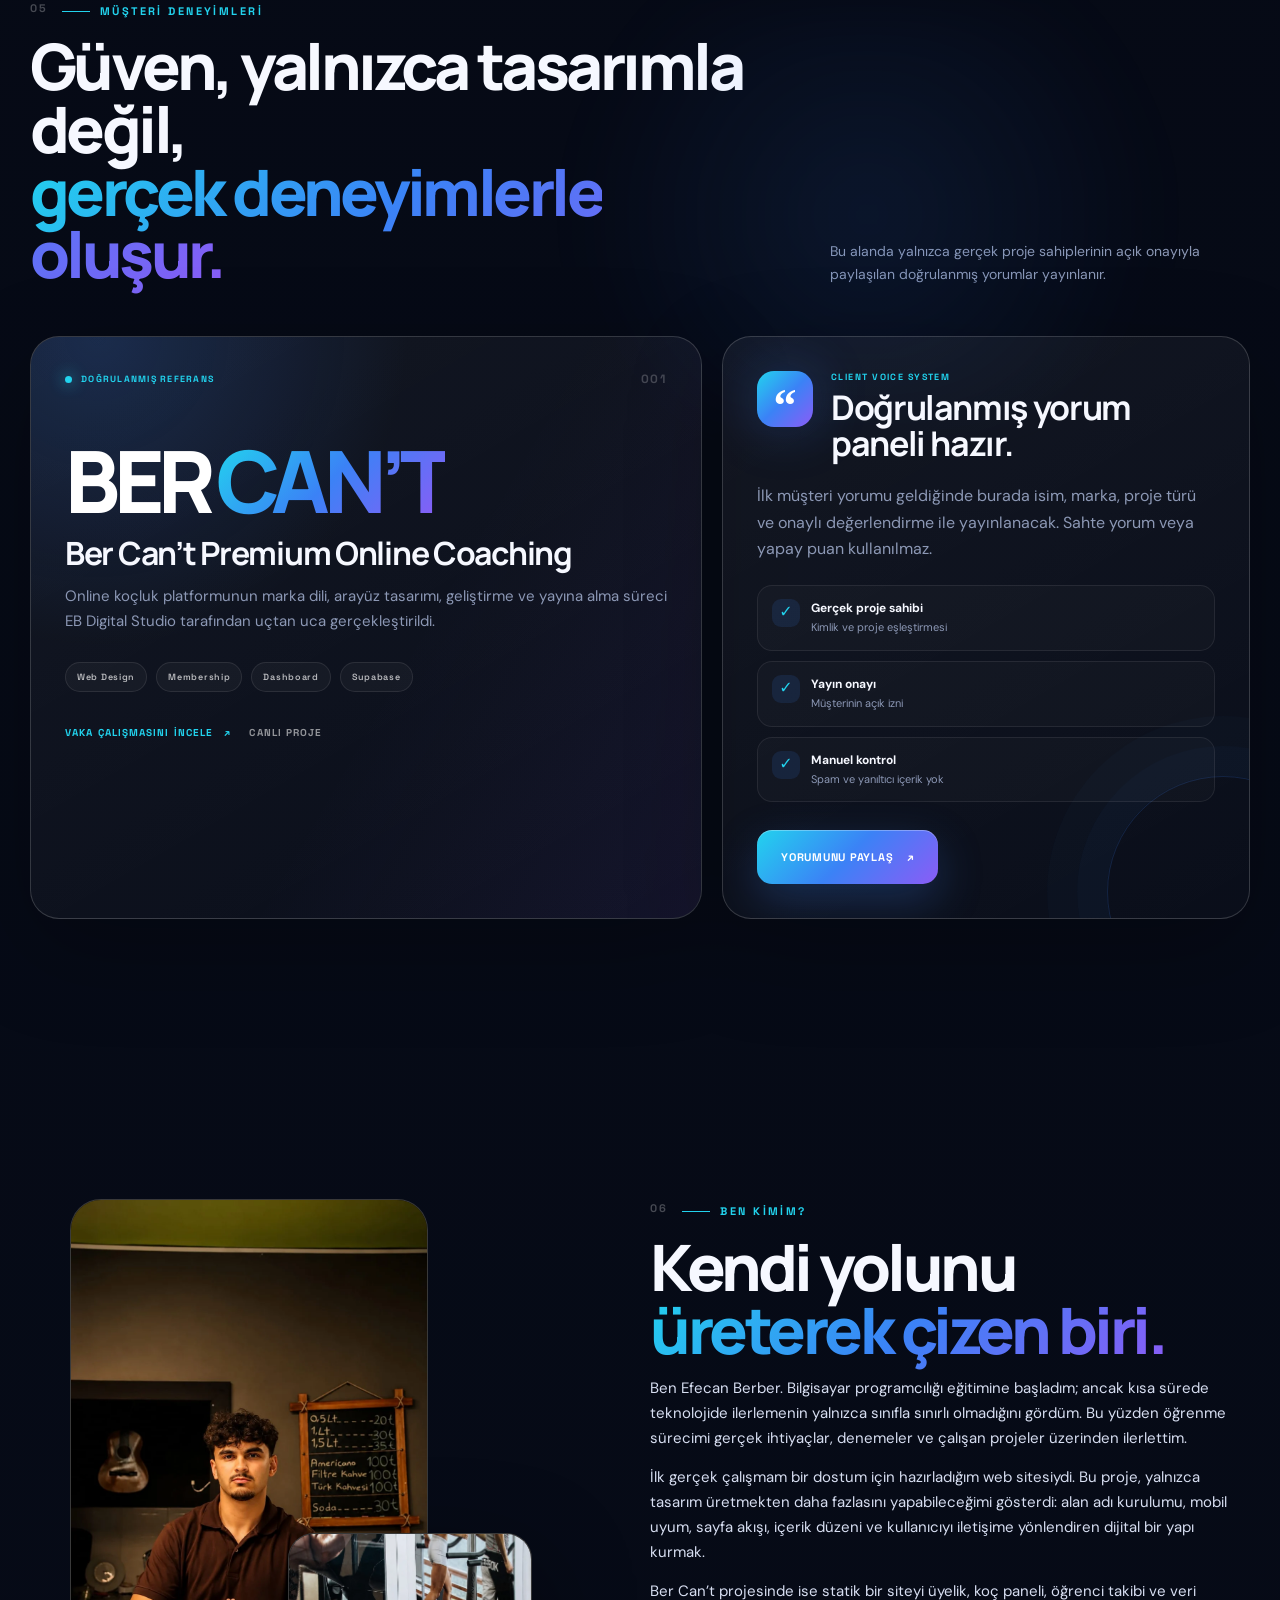
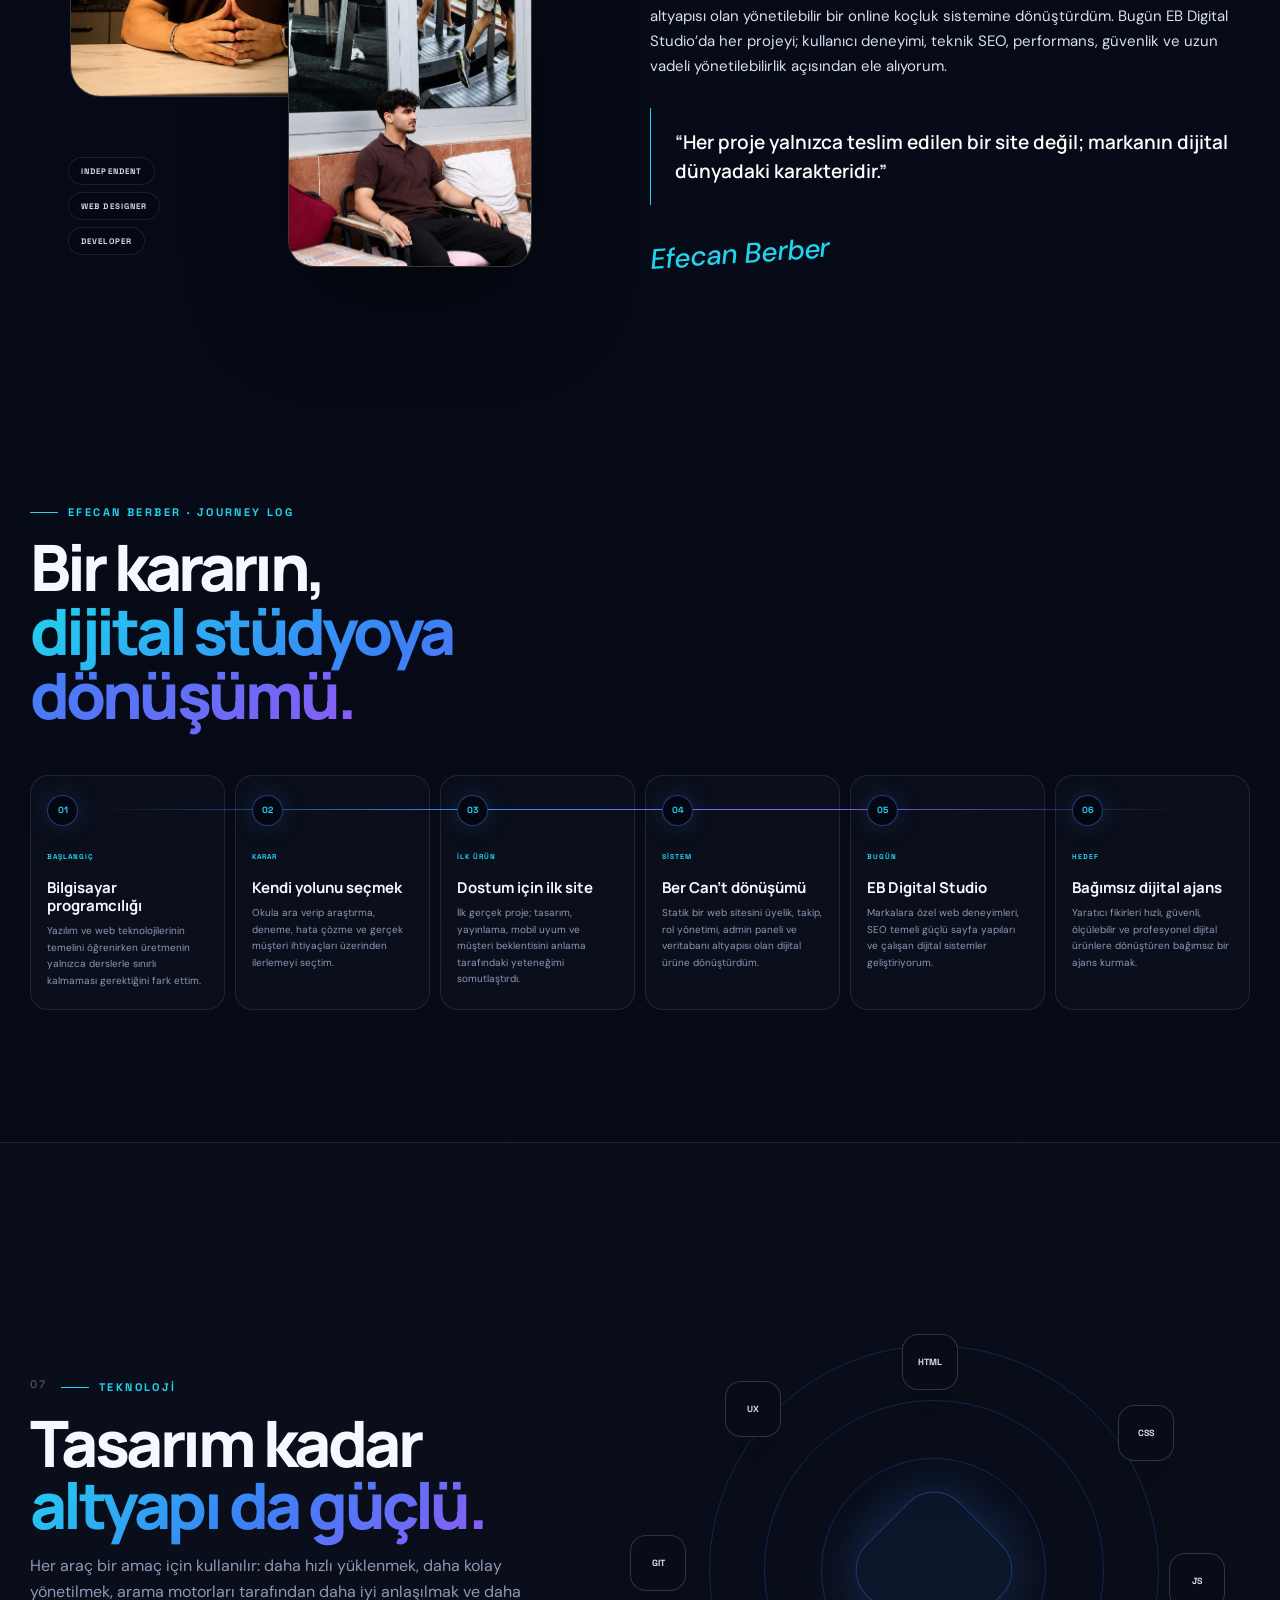
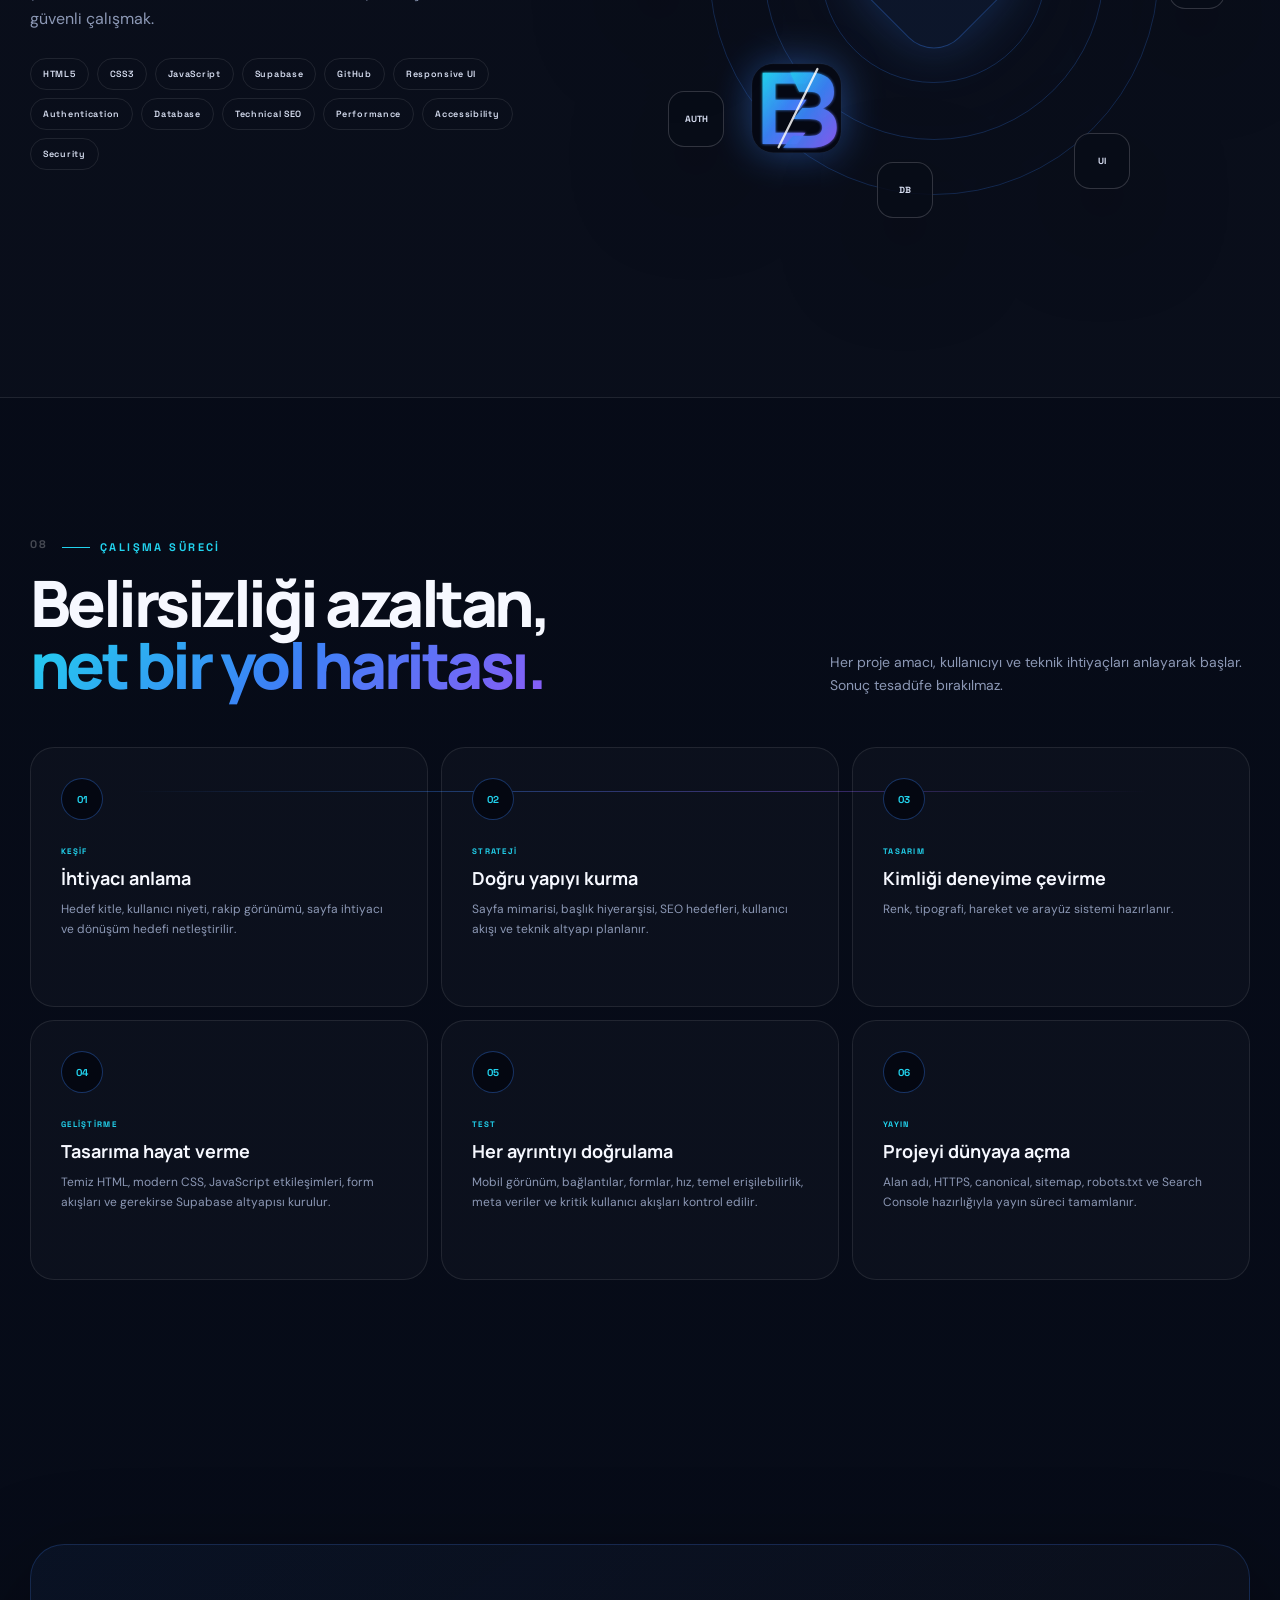
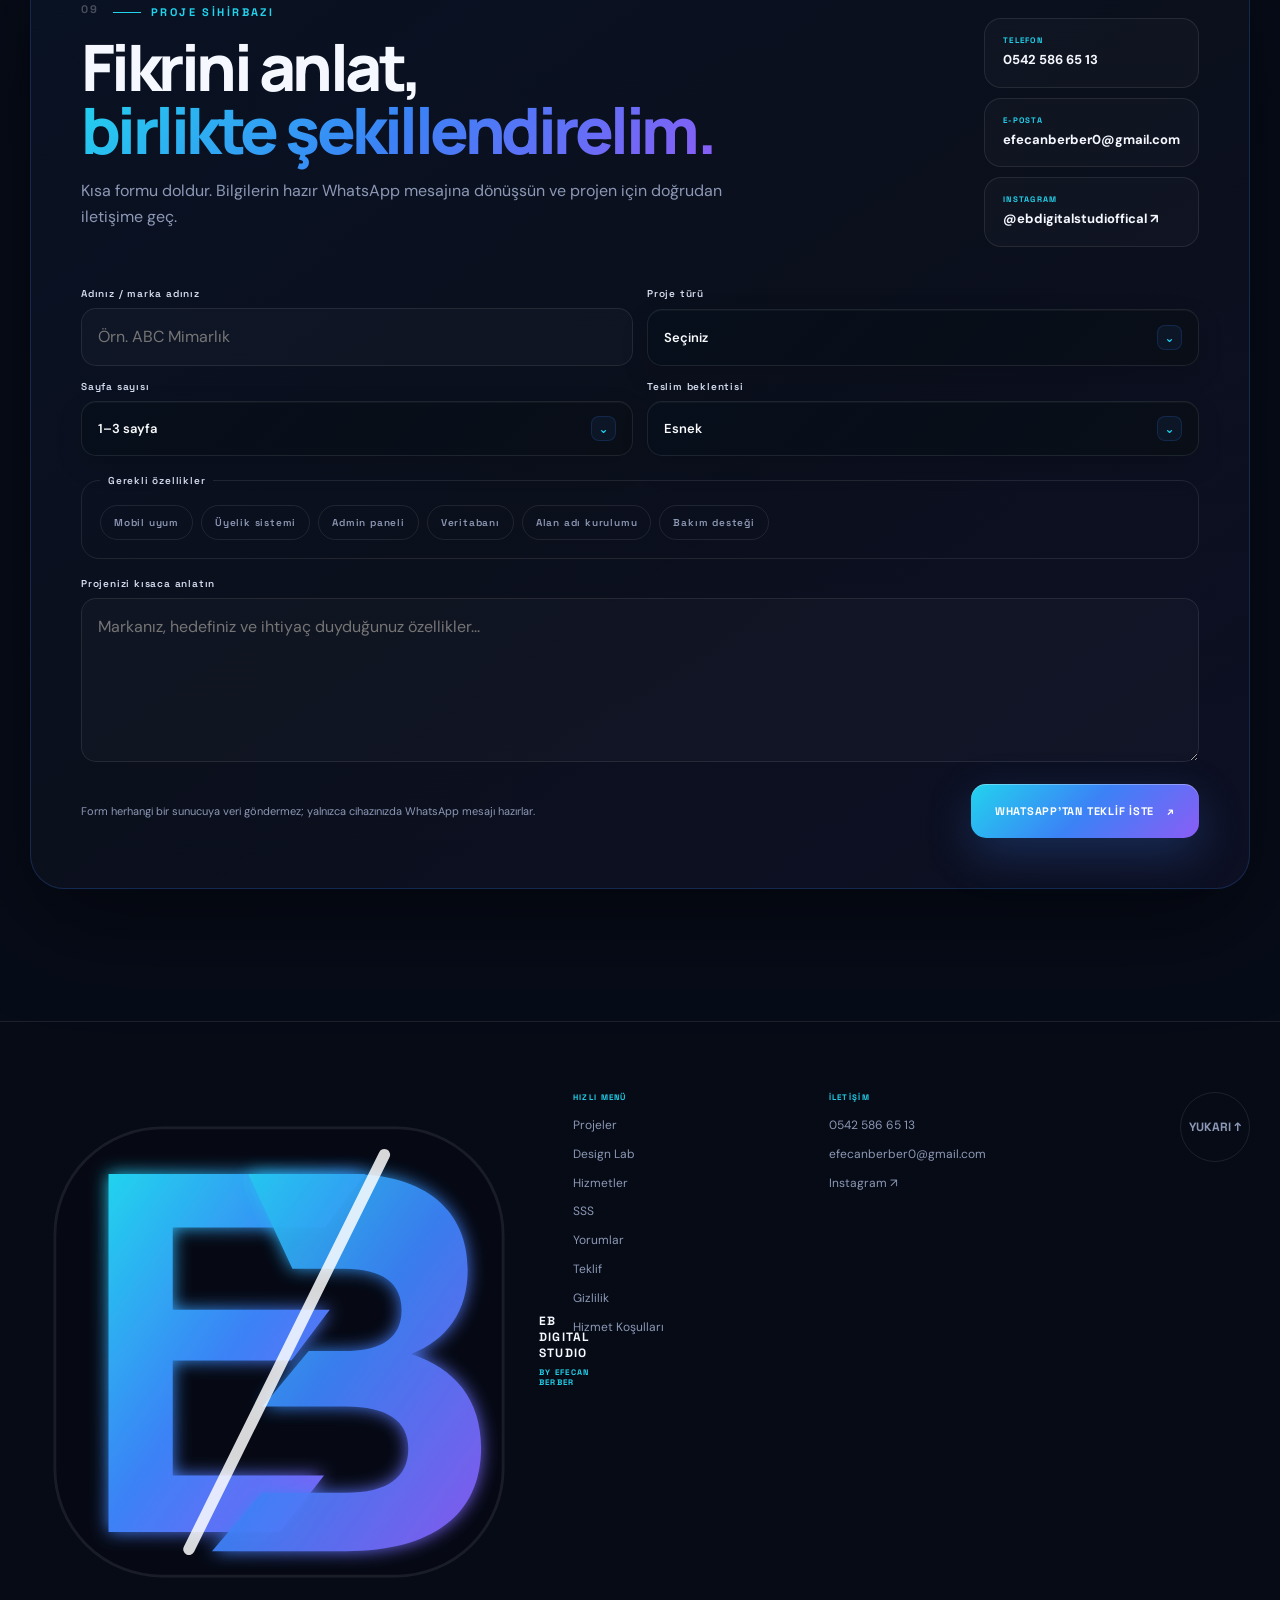
==== commit f16f24c5: "Add files via upload" ====
--- a/index.html
+++ b/index.html
@@ -8,8 +8,8 @@
   <link rel="canonical" href="https://ebdigitalstudio.com.tr/">
   <meta property="og:url" content="https://ebdigitalstudio.com.tr/">
   <meta name="theme-color" content="#050814">
-  <title>EB Digital Studio | SEO Odaklı Web Tasarım, Yazılım ve Admin Panel</title>
-  <meta name="description" content="EB Digital Studio; Efecan Berber tarafından kurulan, SEO odaklı web tasarım, kullanıcı deneyimi optimizasyonu, performanslı yazılım, admin panel ve işletmelere özel dijital sistemler geliştiren stüdyodur.">
+  <title>EB Digital Studio | SEO Odaklı Web Tasarım</title>
+  <meta name="description" content="EB Digital Studio, Efecan Berber tarafından kurulan SEO odaklı web tasarım ve yazılım stüdyosudur. Kurumsal web sitesi ve özel dijital sistemler geliştirir.">
   <meta name="robots" content="index,follow,max-image-preview:large">
   <meta property="og:type" content="website">
   <meta property="og:locale" content="tr_TR">
@@ -24,47 +24,81 @@
   <meta name="twitter:image" content="https://ebdigitalstudio.com.tr/assets/og-image.jpg">
   <script type="application/ld+json">
   {
-    "@context":"https://schema.org",
-    "@graph":[
+    "@context": "https://schema.org",
+    "@graph": [
       {
-        "@type":"Organization",
-        "@id":"https://ebdigitalstudio.com.tr/#organization",
-        "name":"EB Digital Studio",
-        "url":"https://ebdigitalstudio.com.tr/",
-        "logo":"https://ebdigitalstudio.com.tr/assets/logo-ocean.svg",
-        "founder":{"@id":"https://ebdigitalstudio.com.tr/#efecan-berber"},
-        "email":"mailto:efecanberber0@gmail.com",
-        "telephone":"+905425866513",
-        "sameAs":["https://www.instagram.com/ebdigitalstudioffical/"],
-        "knowsAbout":["web tasarım","web yazılım","kullanıcı deneyimi optimizasyonu","arama motoru optimizasyonu","mobil öncelikli tasarım","admin panel geliştirme","Supabase entegrasyonu","performans optimizasyonu","güvenli kimlik doğrulama"]
+        "@type": "WebPage",
+        "@id": "https://ebdigitalstudio.com.tr/#webpage",
+        "url": "https://ebdigitalstudio.com.tr/",
+        "name": "EB Digital Studio | SEO Odaklı Web Tasarım",
+        "headline": "SEO odaklı, güven veren web sistemleri tasarlıyorum.",
+        "description": "EB Digital Studio, Efecan Berber tarafından kurulan SEO odaklı web tasarım ve yazılım stüdyosudur. Kurumsal web sitesi ve özel dijital sistemler geliştirir.",
+        "isPartOf": {
+          "@id": "https://ebdigitalstudio.com.tr/#website"
+        },
+        "about": {
+          "@id": "https://ebdigitalstudio.com.tr/#organization"
+        },
+        "primaryImageOfPage": "https://ebdigitalstudio.com.tr/assets/og-image.jpg",
+        "inLanguage": "tr-TR"
       },
       {
-        "@type":"Person",
-        "@id":"https://ebdigitalstudio.com.tr/#efecan-berber",
-        "name":"Efecan Berber",
-        "url":"https://ebdigitalstudio.com.tr/#about",
-        "jobTitle":"Web Designer & Developer",
-        "knowsAbout":["kurumsal web sitesi","UX/UI tasarım","frontend geliştirme","backend entegrasyonu","teknik SEO","veritabanı mimarisi","erişilebilirlik","güvenlik standartları"],
-        "worksFor":{"@id":"https://ebdigitalstudio.com.tr/#organization"}
+        "@type": "WebSite",
+        "@id": "https://ebdigitalstudio.com.tr/#website",
+        "url": "https://ebdigitalstudio.com.tr/",
+        "name": "EB Digital Studio",
+        "description": "EB Digital Studio, Efecan Berber tarafından kurulan SEO odaklı web tasarım ve yazılım stüdyosudur. Kurumsal web sitesi ve özel dijital sistemler geliştirir.",
+        "publisher": {
+          "@id": "https://ebdigitalstudio.com.tr/#organization"
+        },
+        "inLanguage": "tr-TR"
       },
       {
-        "@type":"WebSite",
-        "@id":"https://ebdigitalstudio.com.tr/#website",
-        "url":"https://ebdigitalstudio.com.tr/",
-        "name":"EB Digital Studio",
-        "publisher":{"@id":"https://ebdigitalstudio.com.tr/#organization"},
-        "inLanguage":"tr-TR"
+        "@type": "Organization",
+        "@id": "https://ebdigitalstudio.com.tr/#organization",
+        "name": "EB Digital Studio",
+        "alternateName": "Efecan Berber Web Tasarım ve Yazılım",
+        "url": "https://ebdigitalstudio.com.tr/",
+        "logo": "https://ebdigitalstudio.com.tr/assets/logo-ocean.svg",
+        "founder": {
+          "@id": "https://ebdigitalstudio.com.tr/#efecan-berber"
+        },
+        "email": "mailto:efecanberber0@gmail.com",
+        "telephone": "+905425866513",
+        "sameAs": [
+          "https://www.instagram.com/ebdigitalstudioffical/"
+        ],
+        "knowsAbout": [
+          "web tasarım",
+          "web yazılım",
+          "kullanıcı deneyimi optimizasyonu",
+          "arama motoru optimizasyonu",
+          "mobil öncelikli tasarım",
+          "admin panel geliştirme",
+          "Supabase entegrasyonu",
+          "performans optimizasyonu",
+          "güvenli kimlik doğrulama"
+        ]
       },
       {
-        "@type":"WebPage",
-        "@id":"https://ebdigitalstudio.com.tr/#webpage",
-        "url":"https://ebdigitalstudio.com.tr/",
-        "name":"EB Digital Studio | SEO Odaklı Web Tasarım",
-        "headline":"SEO odaklı, güven veren web sistemleri tasarlıyorum.",
-        "isPartOf":{"@id":"https://ebdigitalstudio.com.tr/#website"},
-        "about":{"@id":"https://ebdigitalstudio.com.tr/#organization"},
-        "primaryImageOfPage":"https://ebdigitalstudio.com.tr/assets/og-image.jpg",
-        "inLanguage":"tr-TR"
+        "@type": "Person",
+        "@id": "https://ebdigitalstudio.com.tr/#efecan-berber",
+        "name": "Efecan Berber",
+        "url": "https://ebdigitalstudio.com.tr/#about",
+        "jobTitle": "Web Designer & Developer",
+        "worksFor": {
+          "@id": "https://ebdigitalstudio.com.tr/#organization"
+        },
+        "knowsAbout": [
+          "kurumsal web sitesi",
+          "UX/UI tasarım",
+          "frontend geliştirme",
+          "backend entegrasyonu",
+          "teknik SEO",
+          "veritabanı mimarisi",
+          "erişilebilirlik",
+          "güvenlik standartları"
+        ]
       }
     ]
   }
@@ -627,8 +661,8 @@
   </main>
 
   <footer class="site-footer">
-    <div class="container footer-grid"><div class="footer-brand"><a class="brand" href="#top"><img src="assets/logo-ocean.svg" data-theme-logo alt="EB Digital Studio logo" width="520" height="520" loading="lazy" decoding="async"><span><strong>EB DIGITAL STUDIO</strong><small>BY EFECAN BERBER</small></span></a><p>Markalar için dijital karakter, güçlü arayüz ve çalışan sistemler.</p></div><div><small>HIZLI MENÜ</small><a href="#work">Projeler</a><a href="#lab">Design Lab</a><a href="#services">Hizmetler</a><a href="#faq">SSS</a><a href="#reviews">Yorumlar</a><a href="#contact">Teklif</a><a href="gizlilik-politikasi.html">Gizlilik</a><a href="hizmet-ve-odeme-kosullari.html">Hizmet Koşulları</a></div><div><small>İLETİŞİM</small><a href="tel:+905425866513">0542 586 65 13</a><a href="mailto:efecanberber0@gmail.com">efecanberber0@gmail.com</a><a href="https://www.instagram.com/ebdigitalstudioffical/" target="_blank" rel="nofollow noopener noreferrer external" title="EB Digital Studio Instagram hesabını yeni sekmede aç">Instagram ↗</a></div><a class="to-top" href="#top">YUKARI ↑</a></div>
-    <div class="container footer-bottom"><span>© <b id="year"></b> EB Digital Studio. Tüm hakları saklıdır.</span><span class="footer-legal-links"><a href="gizlilik-politikasi.html">Gizlilik Politikası</a><a href="hizmet-ve-odeme-kosullari.html">Hizmet ve Ödeme Koşulları</a></span></div>
+    <div class="container footer-grid"><div class="footer-brand"><a class="brand" href="#top"><img src="assets/logo-ocean.svg" data-theme-logo alt="EB Digital Studio logo" width="520" height="520" loading="lazy" decoding="async"><span><strong>EB DIGITAL STUDIO</strong><small>BY EFECAN BERBER</small></span></a><p>Markalar için dijital karakter, güçlü arayüz ve çalışan sistemler.</p></div><div><small>HIZLI MENÜ</small><a href="#work">Projeler</a><a href="#lab">Design Lab</a><a href="#services">Hizmetler</a><a href="#faq">SSS</a><a href="#reviews">Yorumlar</a><a href="#contact">Teklif</a><a href="gizlilik-politikasi.html">Gizlilik</a><a href="hizmet-ve-odeme-kosullari.html" title="EB Digital Studio hizmet ve ödeme koşullarını incele">Hizmet Koşulları</a></div><div><small>İLETİŞİM</small><a href="tel:+905425866513">0542 586 65 13</a><a href="mailto:efecanberber0@gmail.com">efecanberber0@gmail.com</a><a href="https://www.instagram.com/ebdigitalstudioffical/" target="_blank" rel="nofollow noopener noreferrer external" title="EB Digital Studio Instagram hesabını yeni sekmede aç">Instagram ↗</a></div><a class="to-top" href="#top">YUKARI ↑</a></div>
+    <div class="container footer-bottom"><span>© <b id="year"></b> EB Digital Studio. Tüm hakları saklıdır.</span><span class="footer-legal-links"><a href="gizlilik-politikasi.html">Gizlilik Politikası</a><a href="hizmet-ve-odeme-kosullari.html" title="EB Digital Studio hizmet ve ödeme koşullarını incele">Hizmet ve Ödeme Koşulları</a></span></div>
   </footer>
 
   <div class="eb-ai-assistant eb-ai-elite" id="ebAiAssistant" data-ai-version="6.3">
@@ -717,13 +751,13 @@
         <button type="button" data-command="navigate" data-target="#work"><i>01</i><span><b>Projeleri görüntüle</b><small>Öne çıkan çalışmalara git</small></span><kbd>P</kbd></button>
         <button type="button" data-command="navigate" data-target="#lab"><i>02</i><span><b>Canlı Design Lab</b><small>Kendi konseptini oluştur</small></span><kbd>L</kbd></button>
         <button type="button" data-assistant-open><i>AI</i><span><b>EB Asistan</b><small>Satış zekâsı ve proje analizi</small></span><kbd>A</kbd></button>
-        <a href="case-study-bercant.html"><i>03</i><span><b>Ber Can’t vaka çalışması</b><small>Önce ve sonrası incele</small></span><kbd>B</kbd></a>
+        <a href="case-study-bercant.html" title="Ber Can’t Fitness web tasarım vaka çalışmasını incele"><i>03</i><span><b>Ber Can’t vaka çalışması</b><small>Önce ve sonrası incele</small></span><kbd>B</kbd></a>
         <button type="button" data-command="theme"><i>04</i><span><b>Atmosferi değiştir</b><small>Altı signature tema</small></span><kbd>T</kbd></button>
         <button type="button" data-command="navigate" data-target="#reviews"><i>05</i><span><b>Müşteri deneyimleri</b><small>Referans ve yorum paneli</small></span><kbd>Y</kbd></button>
         <button type="button" data-command="navigate" data-target="#about"><i>06</i><span><b>Efecan kimdir?</b><small>Hikâyeyi görüntüle</small></span><kbd>H</kbd></button>
         <button type="button" data-command="navigate" data-target="#faq"><i>07</i><span><b>Sık sorulan sorular</b><small>Ödeme, teslim ve revize bilgileri</small></span><kbd>S</kbd></button>
         <button type="button" data-command="navigate" data-target="#contact"><i>08</i><span><b>Proje başlat</b><small>Teklif sihirbazını aç</small></span><kbd>N</kbd></button>
-        <a href="hizmet-ve-odeme-kosullari.html"><i>09</i><span><b>Hizmet koşulları</b><small>Çalışma ve ödeme düzeni</small></span><kbd>K</kbd></a>
+        <a href="hizmet-ve-odeme-kosullari.html" title="EB Digital Studio hizmet ve ödeme koşullarını incele"><i>09</i><span><b>Hizmet koşulları</b><small>Çalışma ve ödeme düzeni</small></span><kbd>K</kbd></a>
         <a href="https://wa.me/905425866513" target="_blank" rel="nofollow noopener noreferrer external" title="EB Digital Studio ile WhatsApp üzerinden iletişime geç"><i>10</i><span><b>WhatsApp</b><small>Doğrudan iletişime geç</small></span><kbd>W</kbd></a>
         <a href="mailto:efecanberber0@gmail.com"><i>11</i><span><b>E-posta gönder</b><small>efecanberber0@gmail.com</small></span><kbd>E</kbd></a>
         <a href="https://www.instagram.com/ebdigitalstudioffical/" target="_blank" rel="nofollow noopener noreferrer external" title="EB Digital Studio Instagram hesabını yeni sekmede aç"><i>12</i><span><b>Instagram</b><small>@ebdigitalstudioffical</small></span><kbd>I</kbd></a>
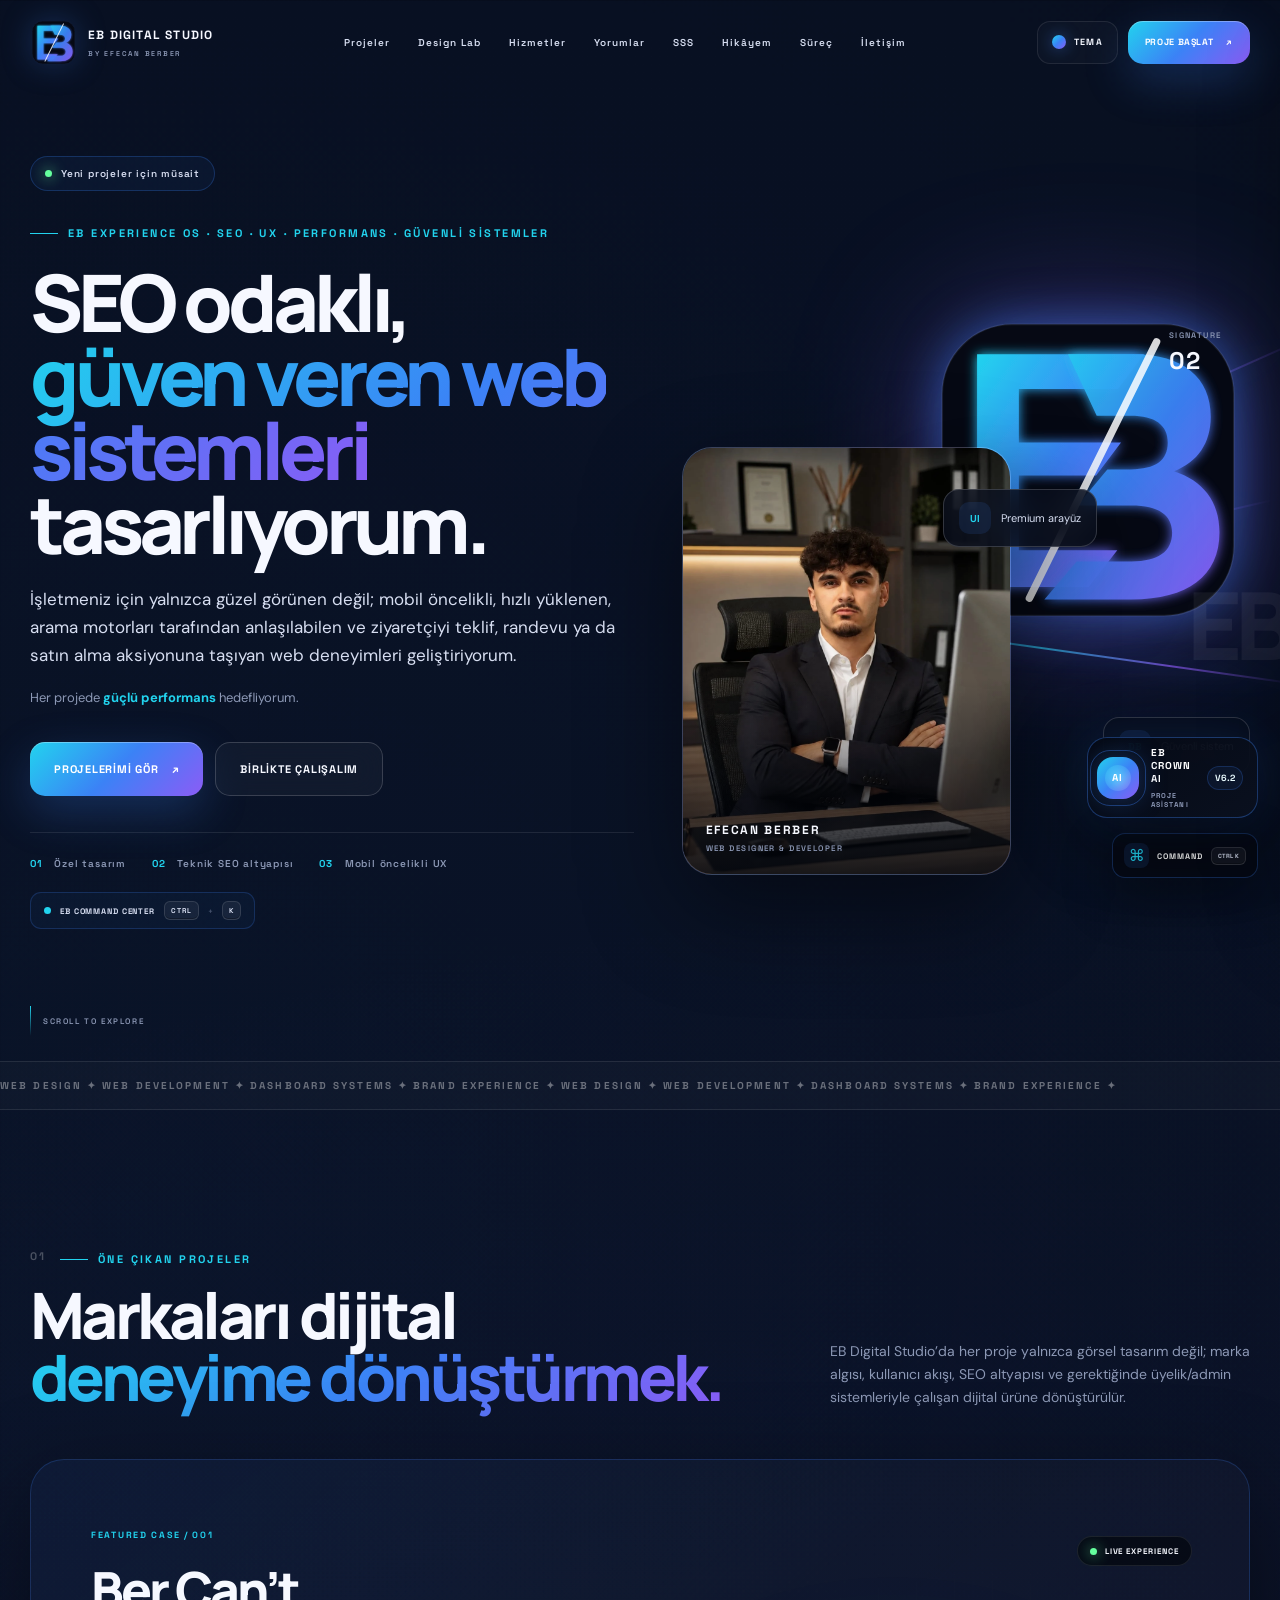
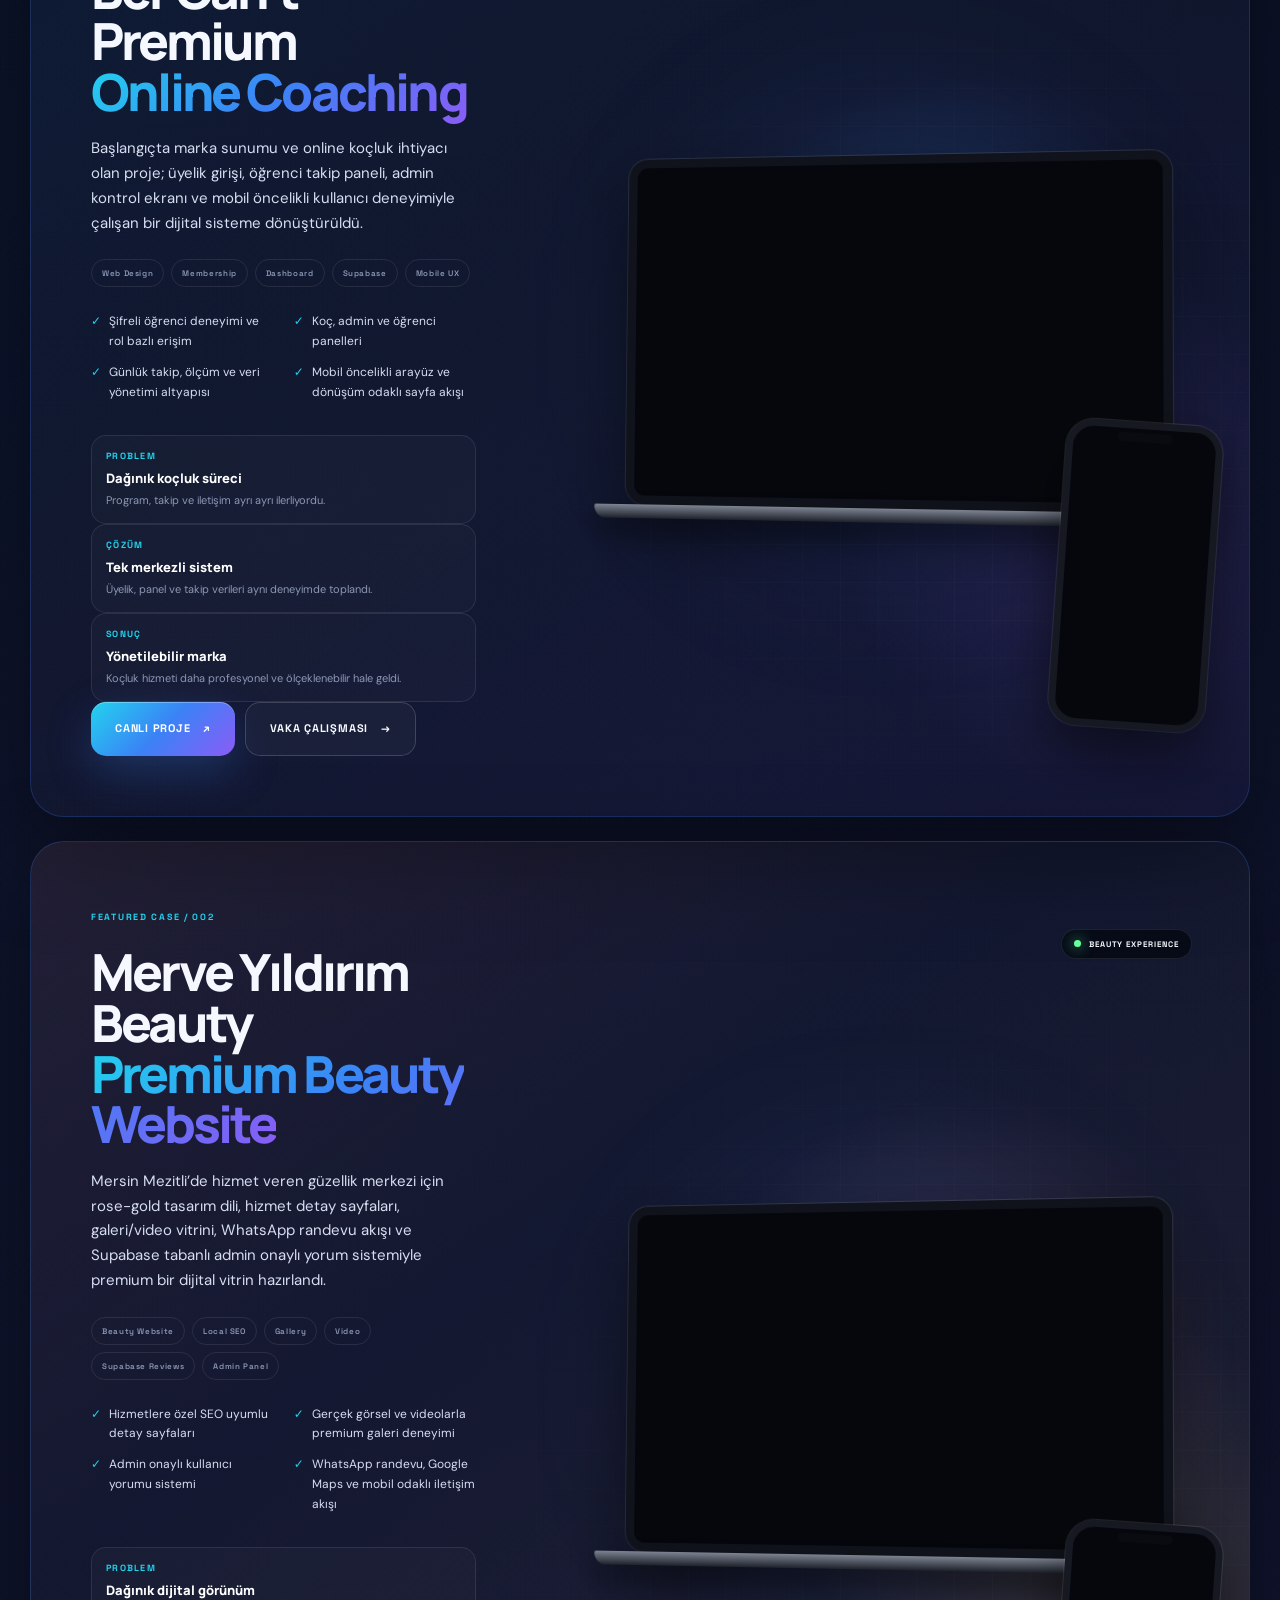
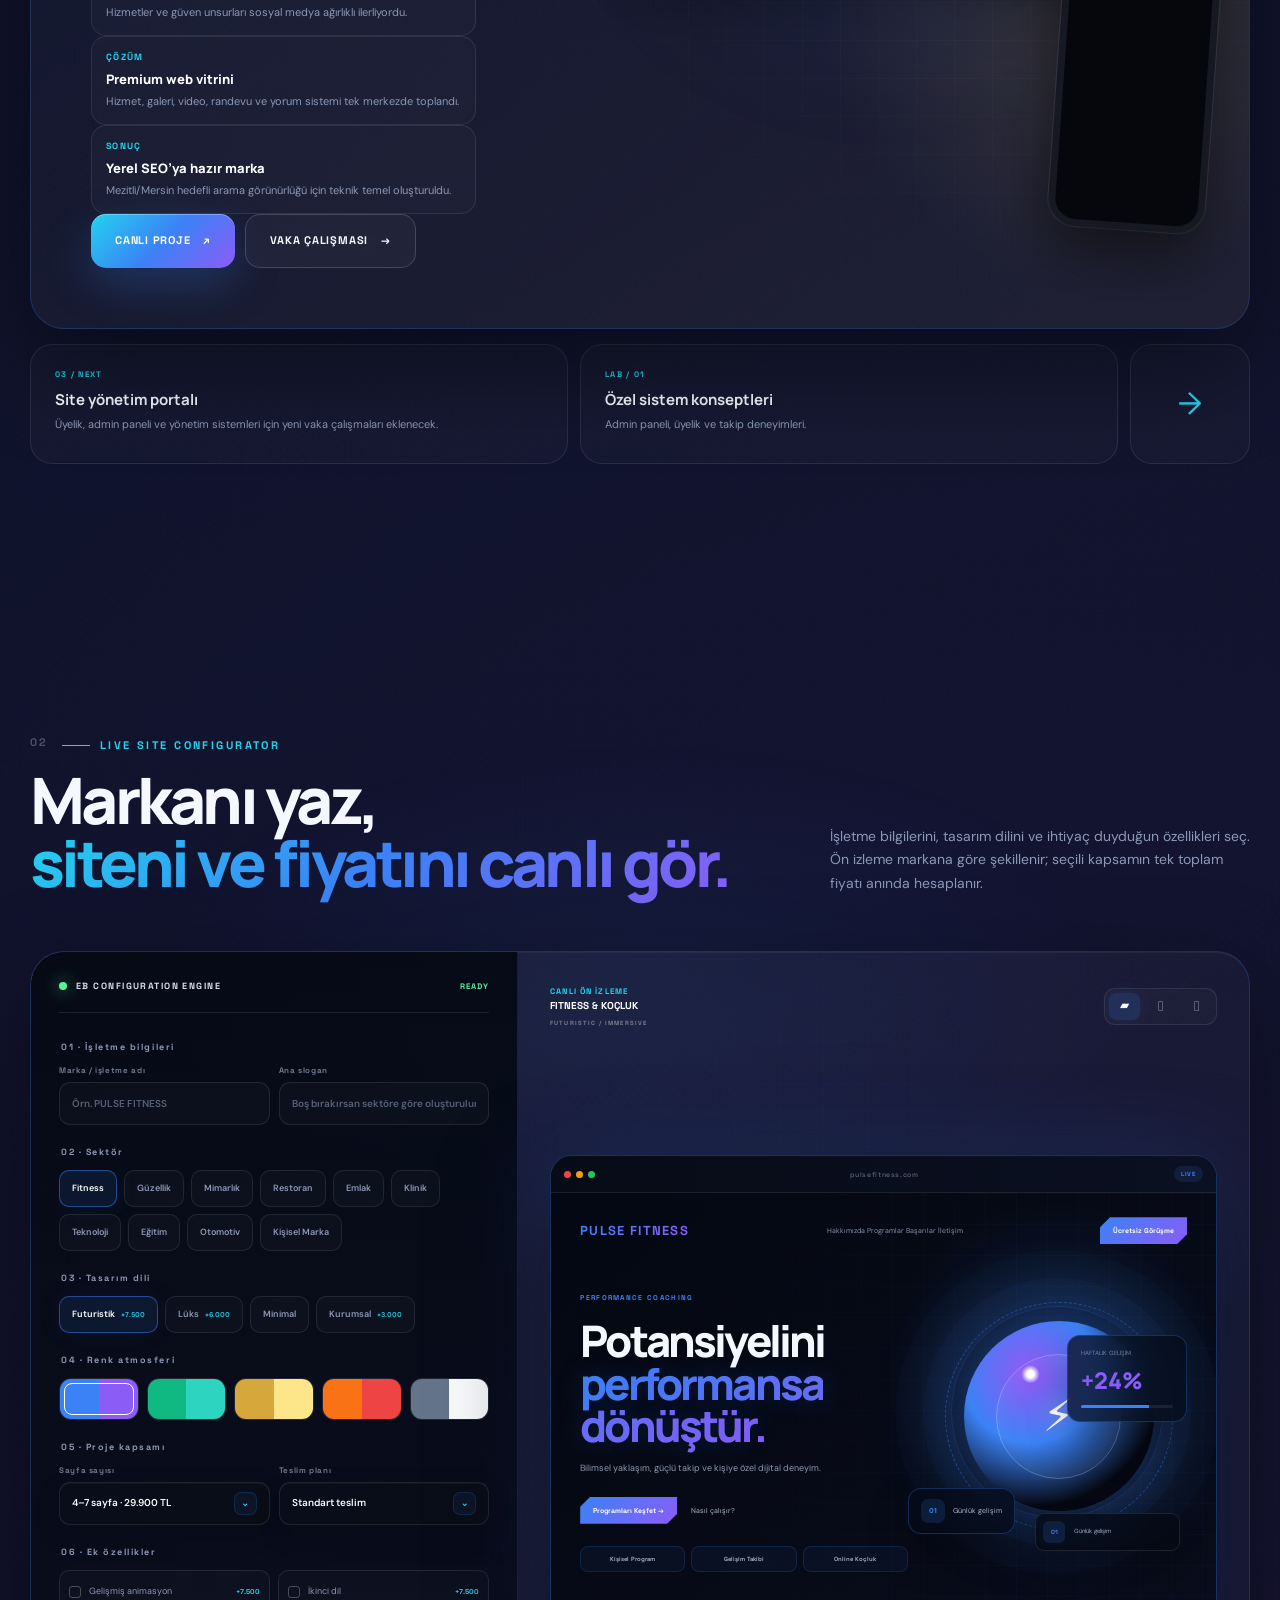
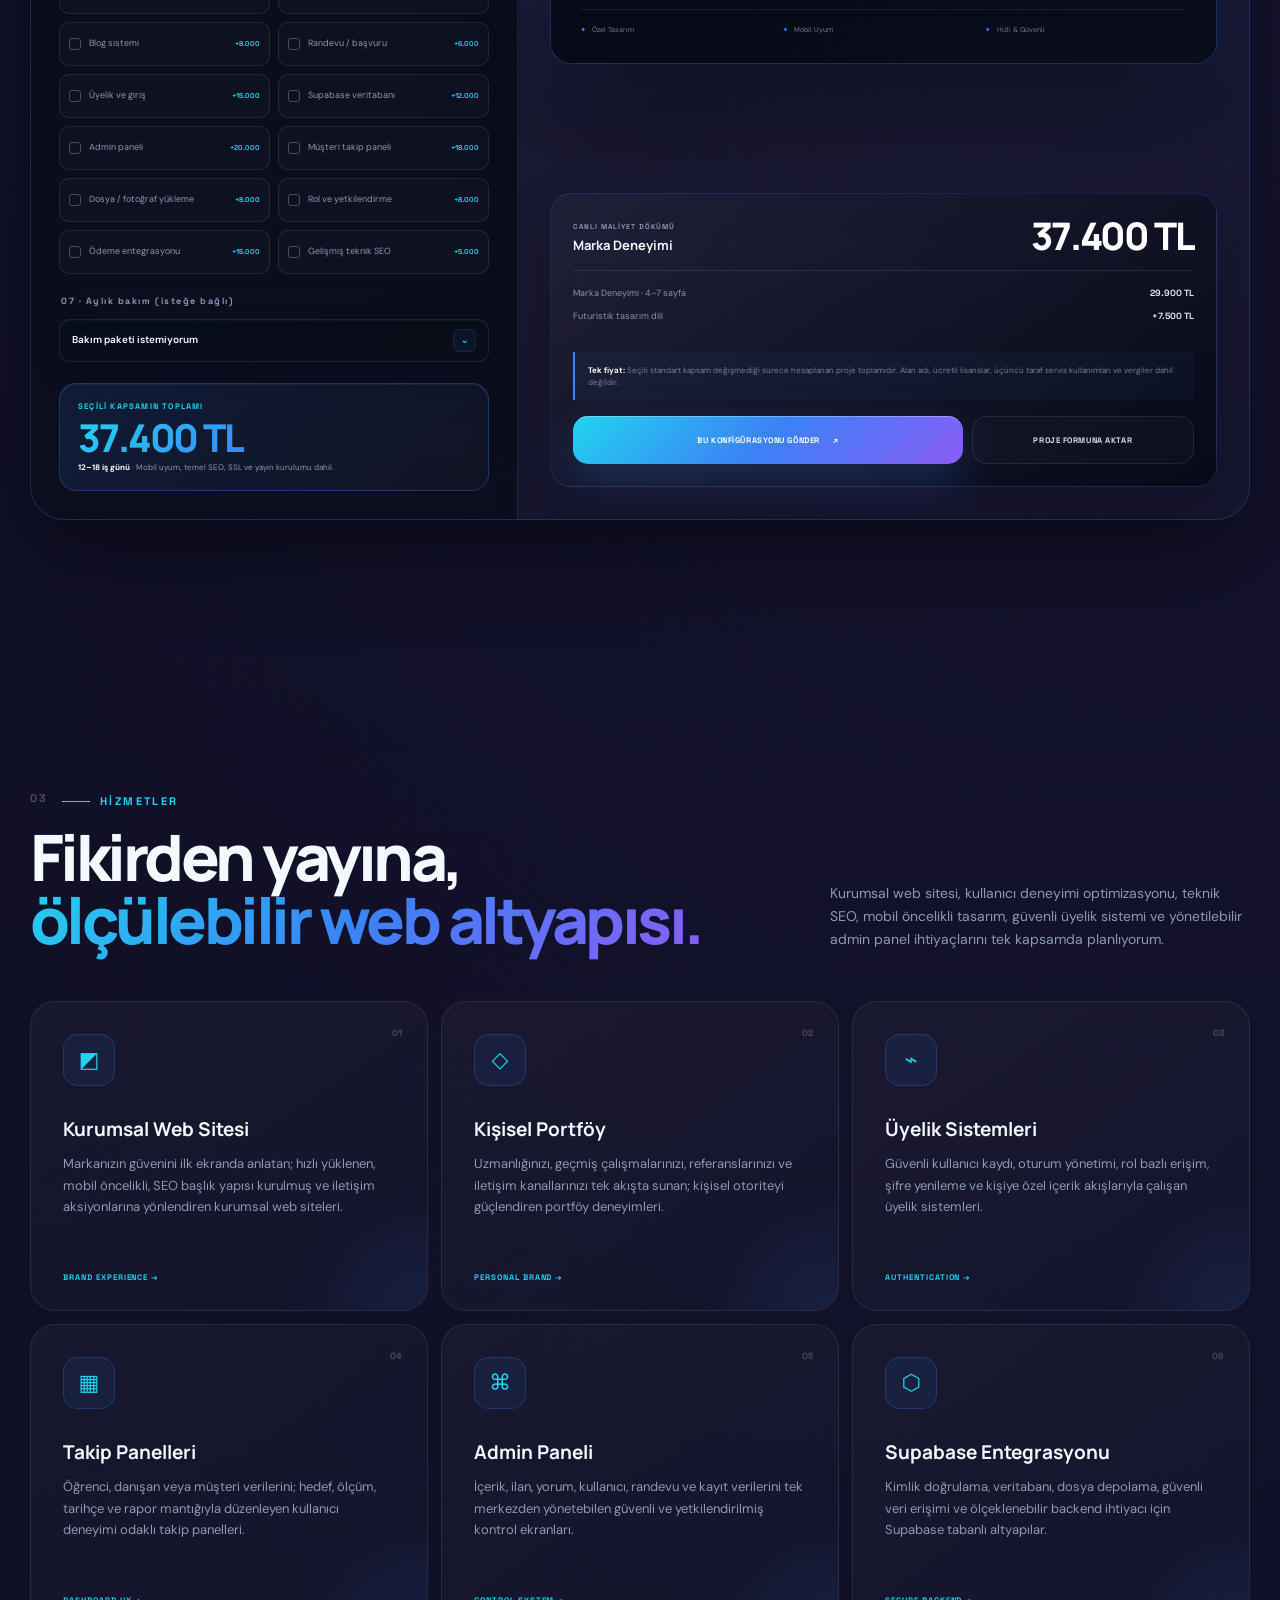
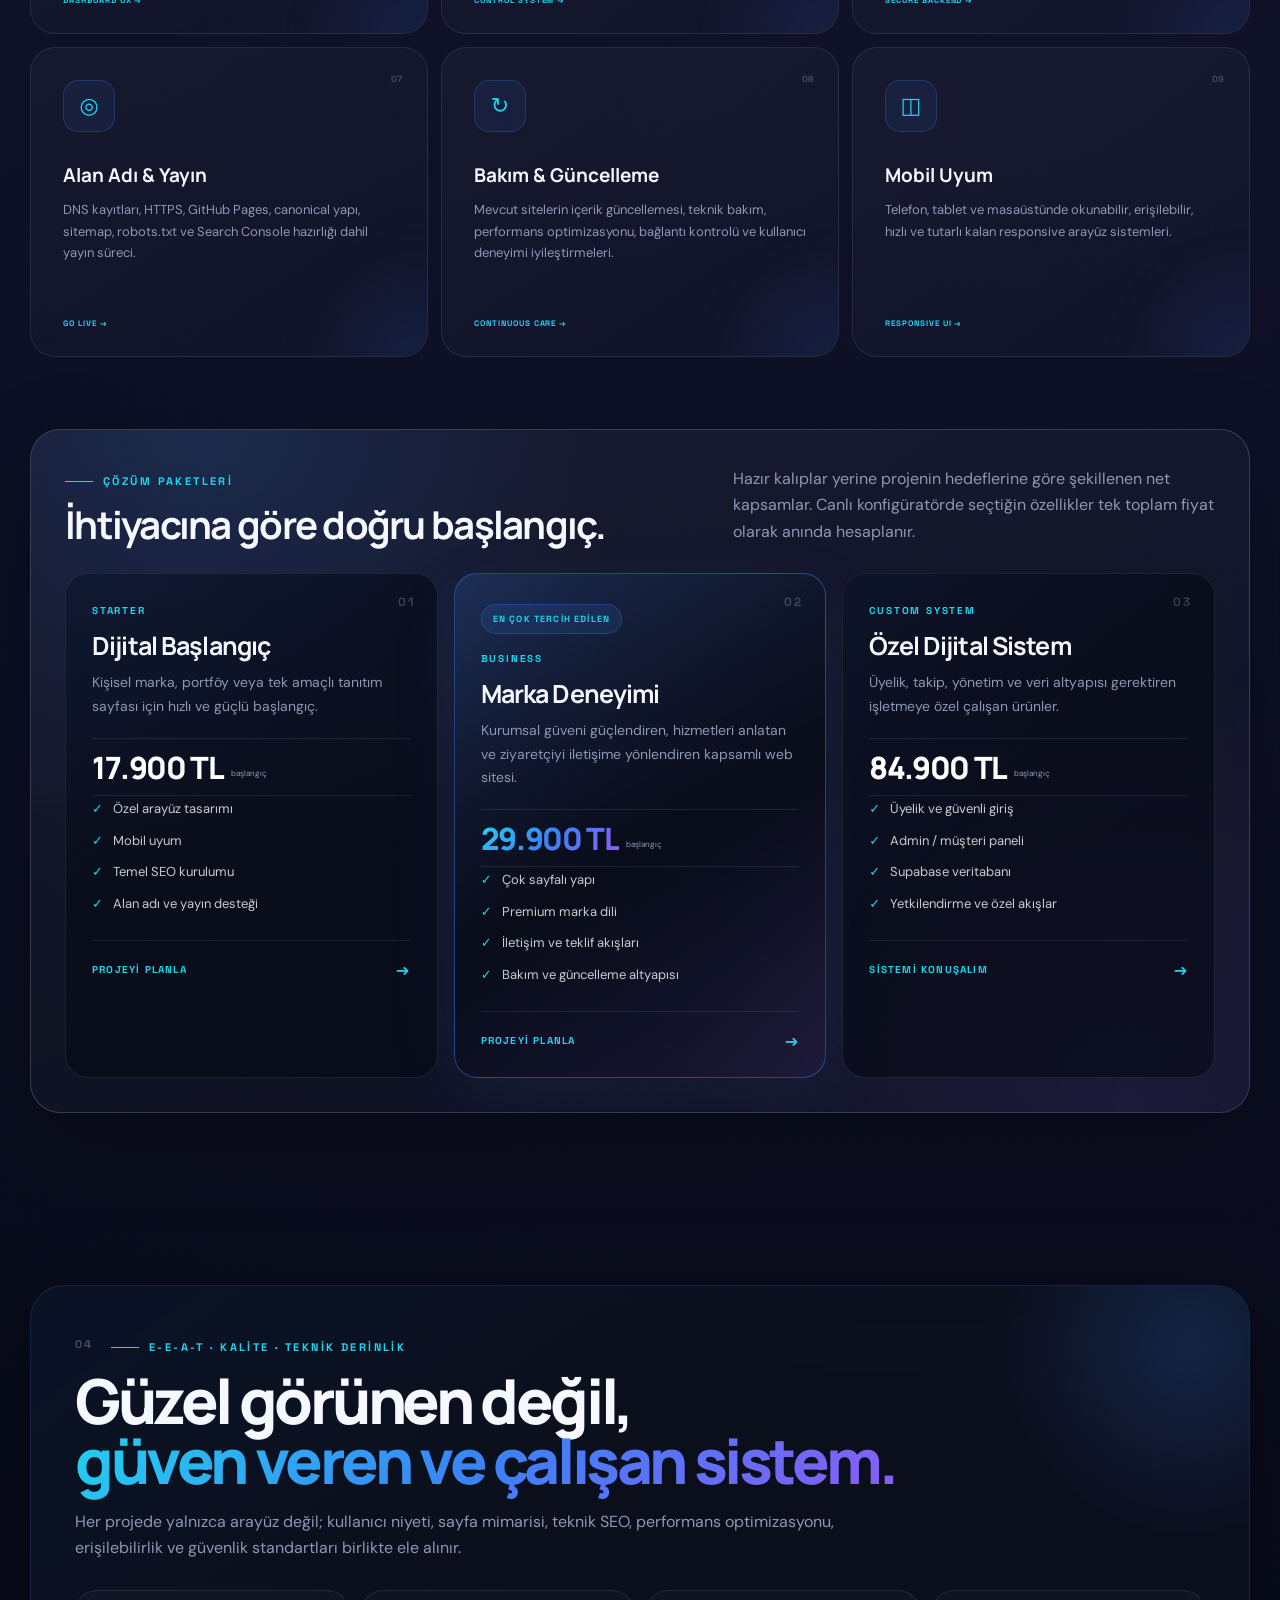
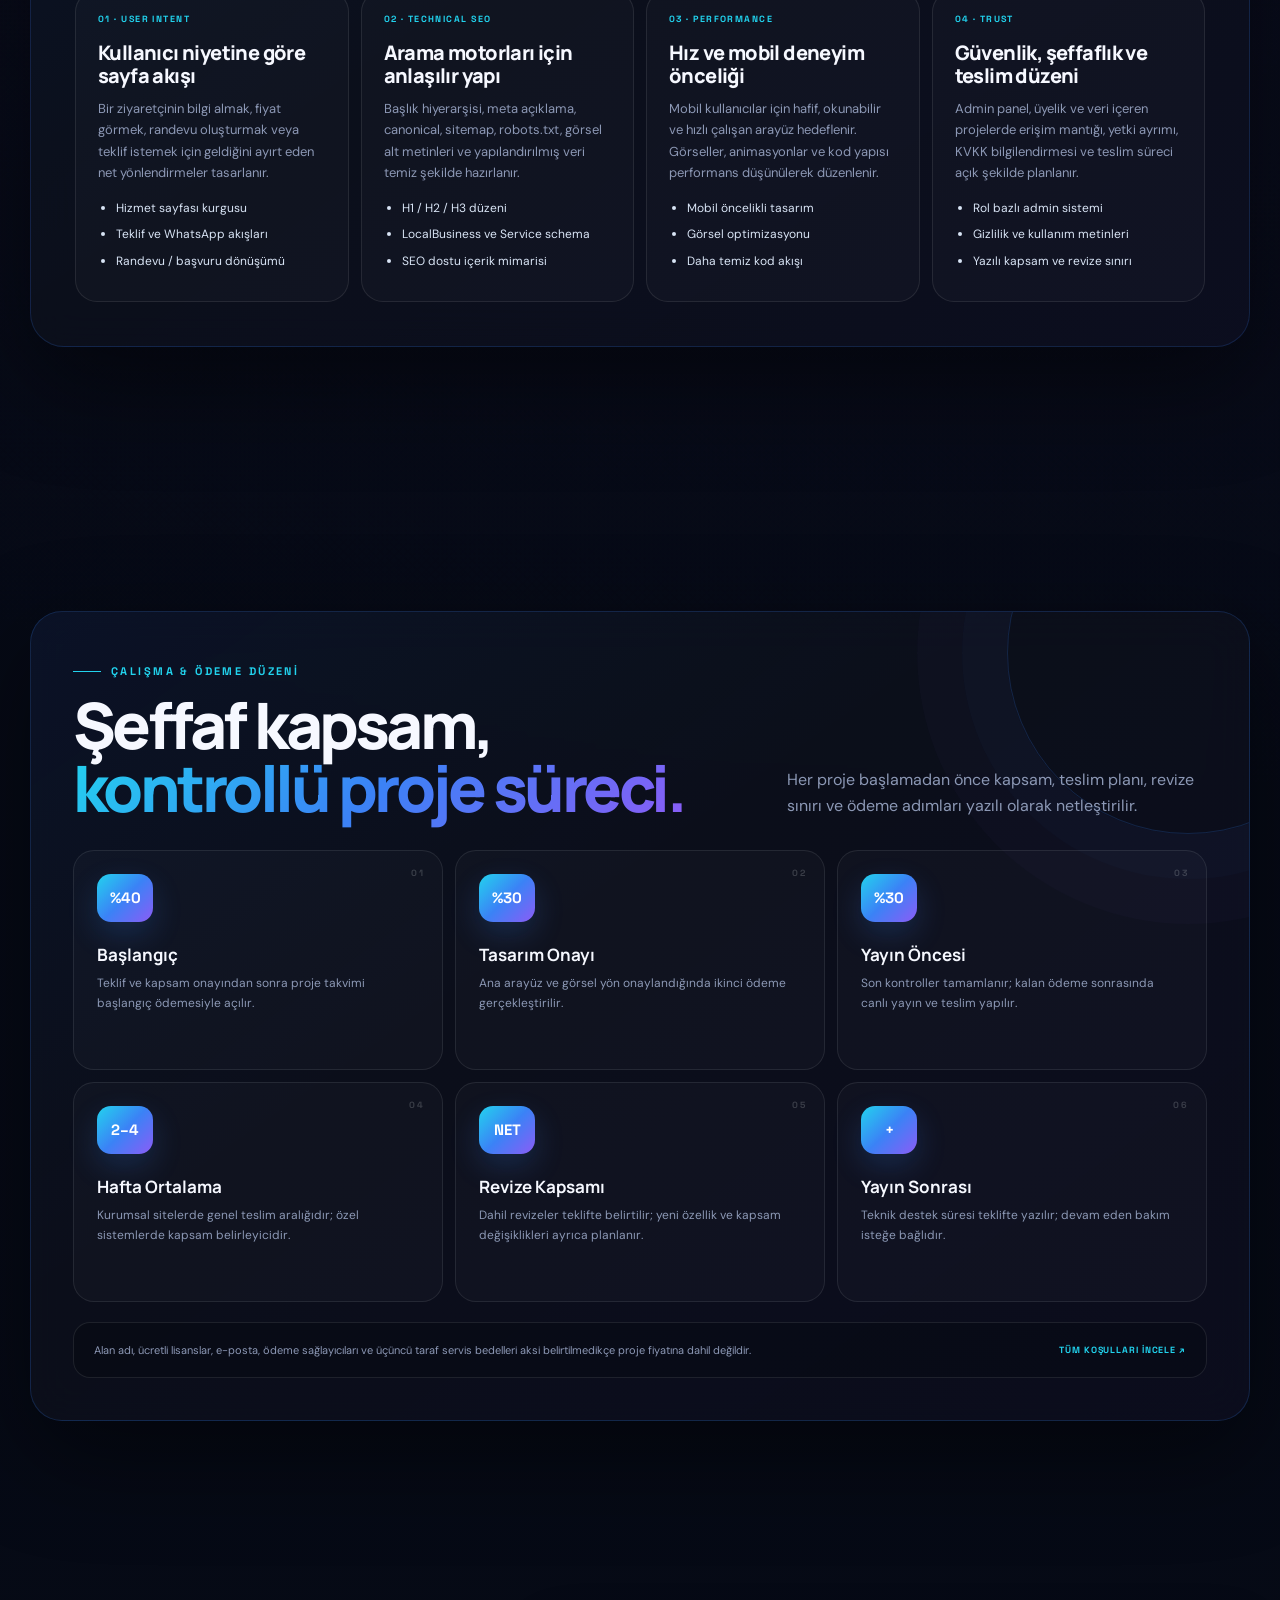
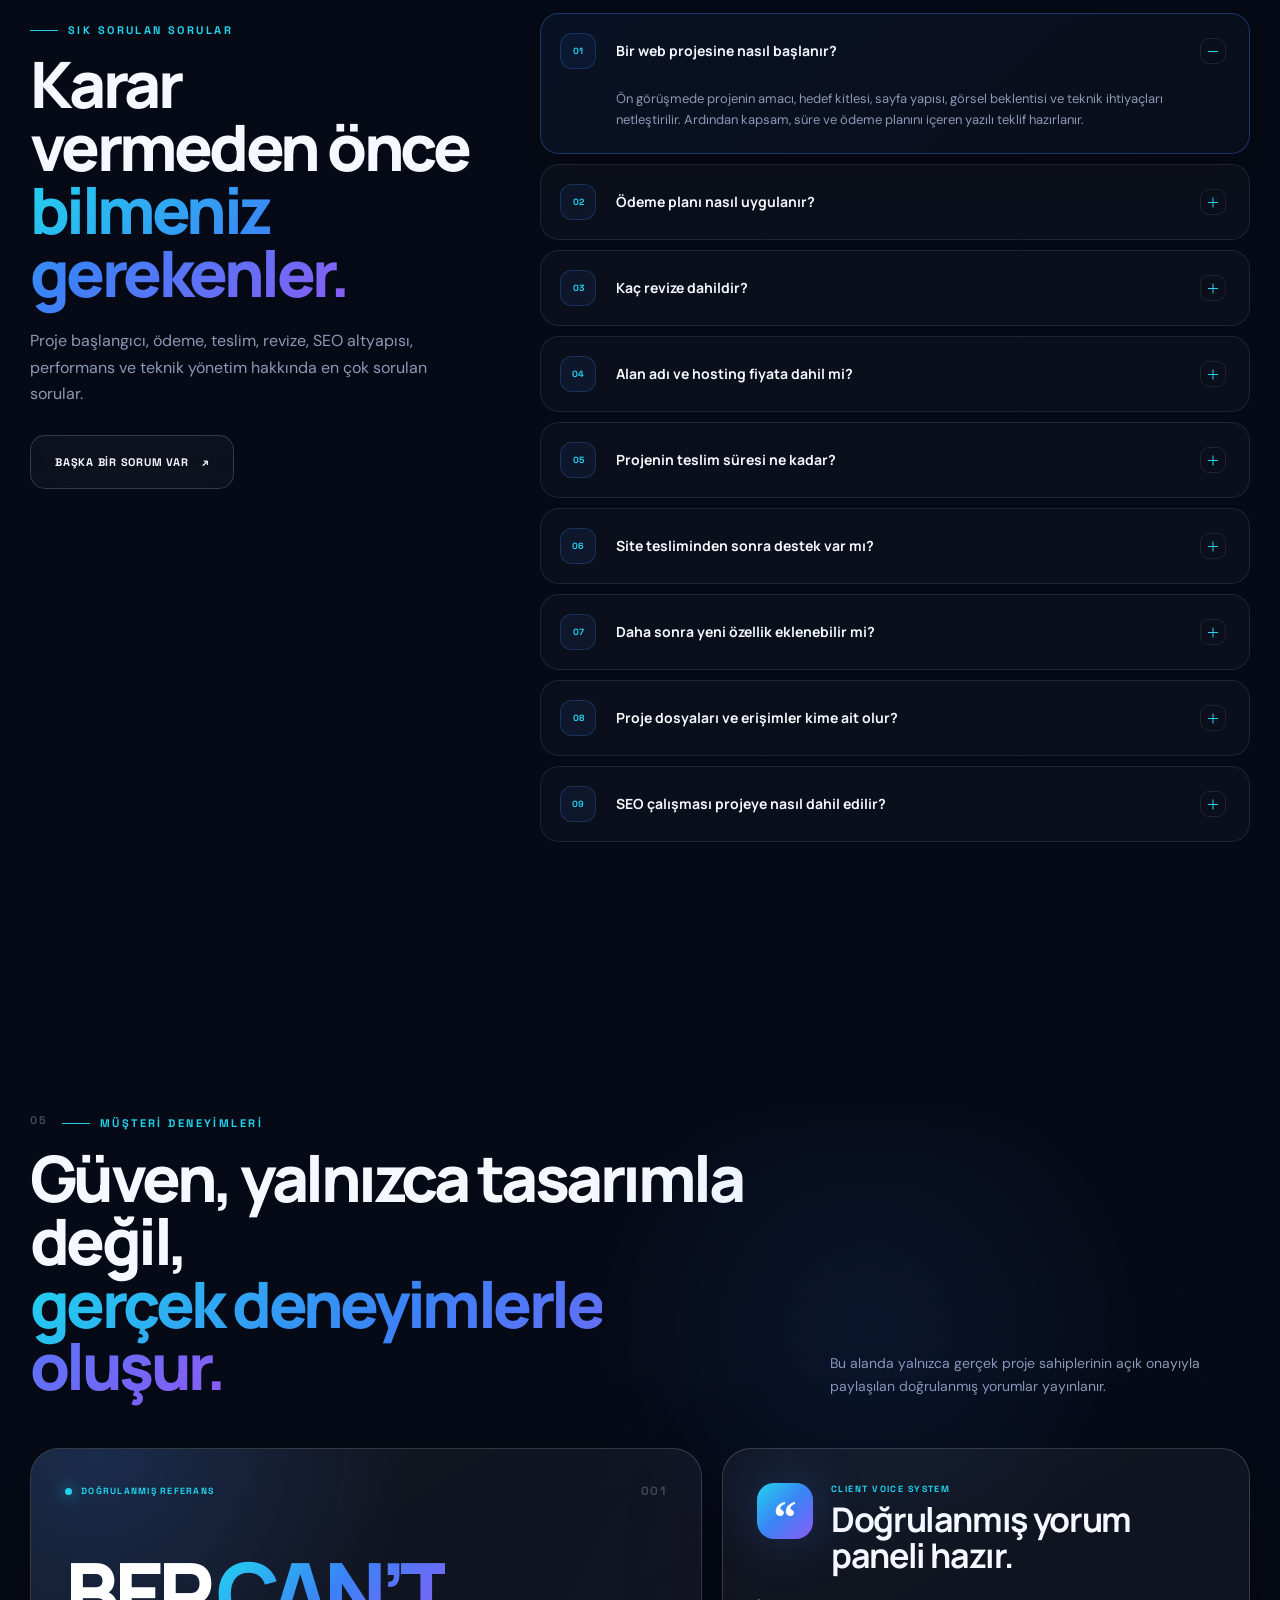
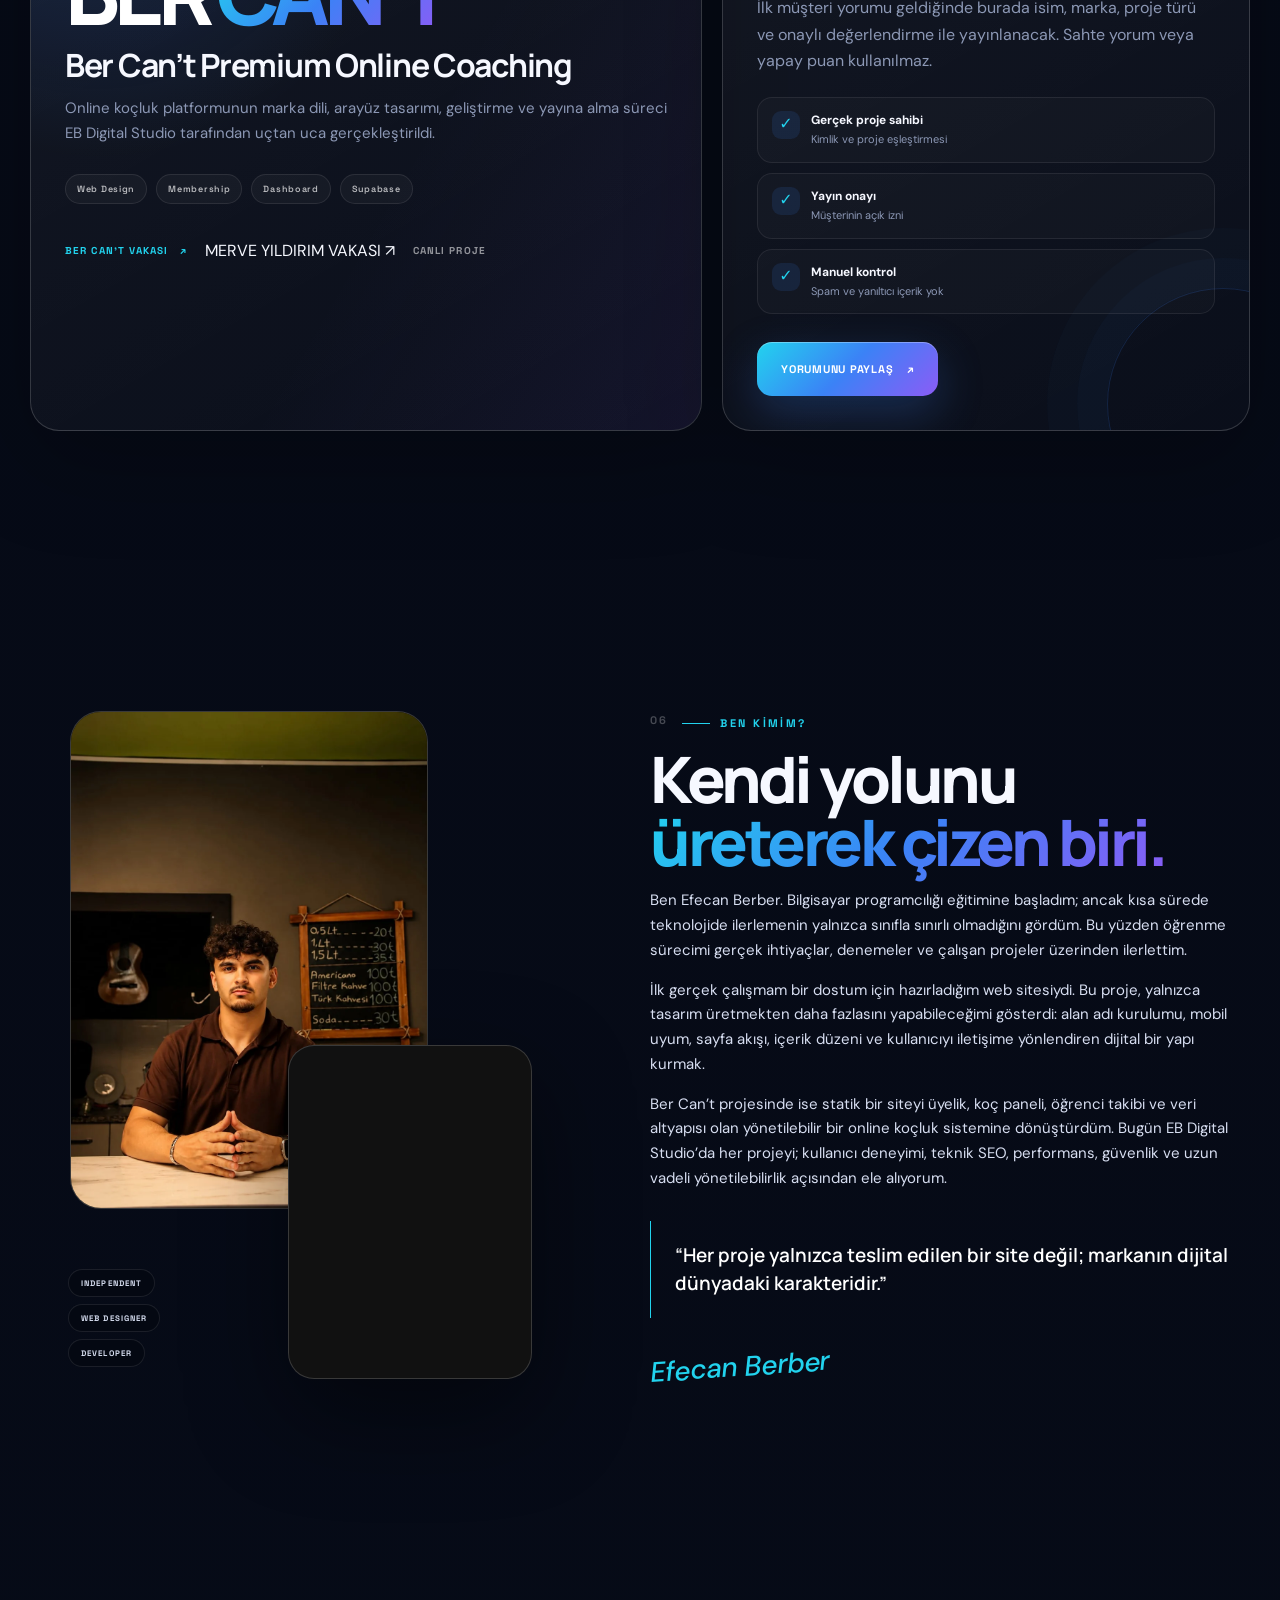
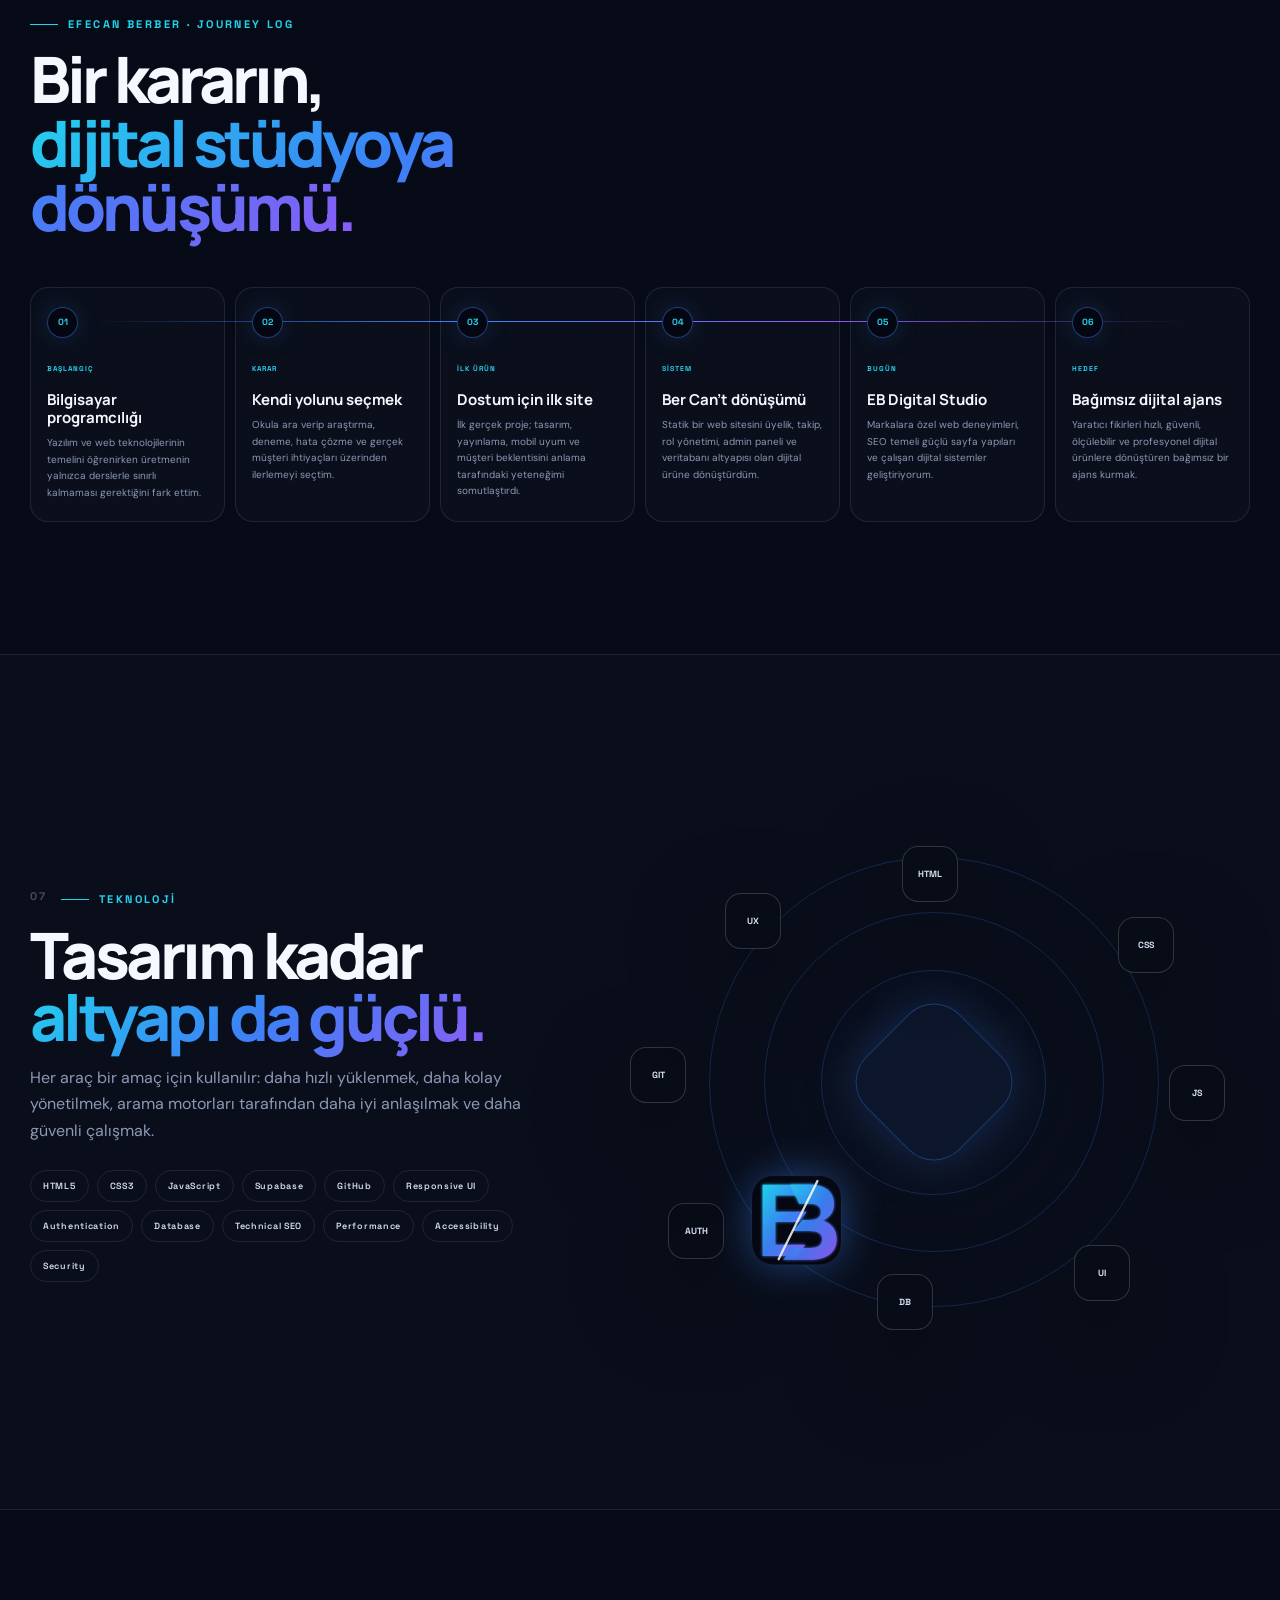
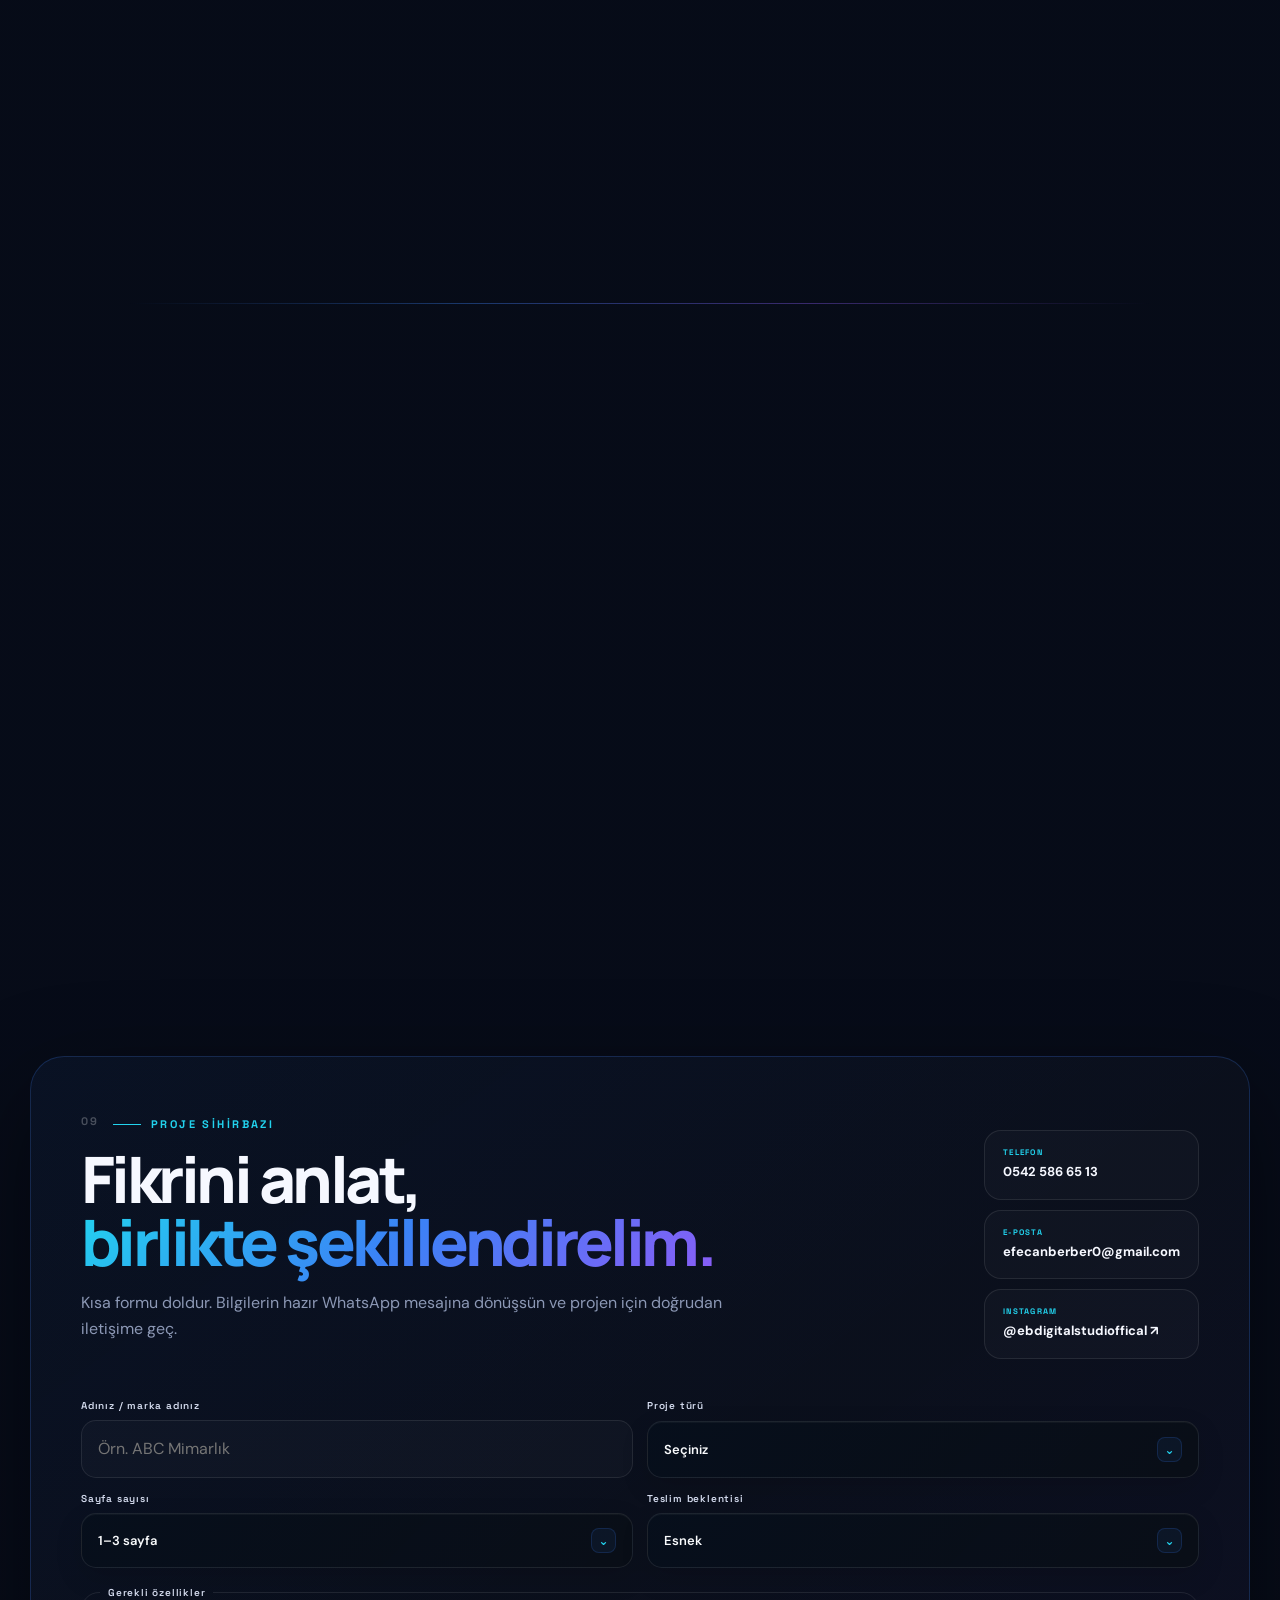
==== commit 8654fc03: "Add files via upload" ====
--- a/index.html
+++ b/index.html
@@ -142,8 +142,8 @@
   <link rel="preconnect" href="https://fonts.gstatic.com" crossorigin>
   <link href="https://fonts.googleapis.com/css2?family=DM+Sans:wght@400;500;600;700&family=Manrope:wght@500;600;700;800&family=Space+Grotesk:wght@500;600;700&display=swap" rel="stylesheet">
   <script>try{document.documentElement.dataset.motion=localStorage.getItem('eb-motion')||'full'}catch(e){document.documentElement.dataset.motion='full'};document.documentElement.classList.add('js')</script>
-  <link rel="stylesheet" href="css/style.css?v=6.3">
-  <link rel="stylesheet" href="css/experience.css?v=6.3">
+  <link rel="stylesheet" href="css/style.css?v=6.6">
+  <link rel="stylesheet" href="css/experience.css?v=6.6">
   <link rel="stylesheet" href="css/ai-assistant.css?v=6.3">
 </head>
 <body>
@@ -253,7 +253,7 @@
 
     <section class="section-pad project-section" id="work">
       <div class="container">
-        <div class="section-heading reveal"><div><span class="section-no">01</span><span class="eyebrow">ÖNE ÇIKAN PROJE</span><h2>Bir markayı dijital<br><span class="gradient-text">deneyime dönüştürmek.</span></h2></div><p>Ber Can’t; yalnızca görsel bir site değil, üyelik, öğrenci takibi, koç paneli ve güvenli veri akışıyla dijital ürüne dönüştürülen gerçek bir vaka çalışmasıdır.</p></div>
+        <div class="section-heading reveal"><div><span class="section-no">01</span><span class="eyebrow">ÖNE ÇIKAN PROJELER</span><h2>Markaları dijital<br><span class="gradient-text">deneyime dönüştürmek.</span></h2></div><p>EB Digital Studio’da her proje yalnızca görsel tasarım değil; marka algısı, kullanıcı akışı, SEO altyapısı ve gerektiğinde üyelik/admin sistemleriyle çalışan dijital ürüne dönüştürülür.</p></div>
         <article class="featured-project tilt-card reveal" data-tilt>
           <div class="project-copy">
             <span class="project-kicker">FEATURED CASE / 001</span>
@@ -270,8 +270,26 @@
             <span class="live-badge"><i></i> LIVE EXPERIENCE</span>
           </div>
         </article>
+
+        <article class="featured-project tilt-card reveal project-case-002" data-tilt>
+          <div class="project-copy">
+            <span class="project-kicker">FEATURED CASE / 002</span>
+            <h3>Merve Yıldırım Beauty<br><span class="gradient-text">Premium Beauty Website</span></h3>
+            <p>Mersin Mezitli’de hizmet veren güzellik merkezi için rose-gold tasarım dili, hizmet detay sayfaları, galeri/video vitrini, WhatsApp randevu akışı ve Supabase tabanlı admin onaylı yorum sistemiyle premium bir dijital vitrin hazırlandı.</p>
+            <div class="tag-list"><span>Beauty Website</span><span>Local SEO</span><span>Gallery</span><span>Video</span><span>Supabase Reviews</span><span>Admin Panel</span></div>
+            <ul class="project-points"><li>Hizmetlere özel SEO uyumlu detay sayfaları</li><li>Gerçek görsel ve videolarla premium galeri deneyimi</li><li>Admin onaylı kullanıcı yorumu sistemi</li><li>WhatsApp randevu, Google Maps ve mobil odaklı iletişim akışı</li></ul>
+            <div class="case-proof-grid"><article><small>Problem</small><strong>Dağınık dijital görünüm</strong><p>Hizmetler ve güven unsurları sosyal medya ağırlıklı ilerliyordu.</p></article><article><small>Çözüm</small><strong>Premium web vitrini</strong><p>Hizmet, galeri, video, randevu ve yorum sistemi tek merkezde toplandı.</p></article><article><small>Sonuç</small><strong>Yerel SEO’ya hazır marka</strong><p>Mezitli/Mersin hedefli arama görünürlüğü için teknik temel oluşturuldu.</p></article></div>
+            <div class="project-actions"><a class="button button-primary magnetic" href="https://merveyildirimguzellik.com.tr" target="_blank" rel="nofollow noopener noreferrer external" title="Merve Yıldırım Beauty canlı web projesini yeni sekmede aç">CANLI PROJE <span>↗</span></a><a class="button button-secondary magnetic" href="case-study-merve-yildirim.html" title="Merve Yıldırım Beauty web tasarım vaka çalışmasını incele">VAKA ÇALIŞMASI <span>→</span></a></div>
+          </div>
+          <div class="device-scene">
+            <div class="device-glow"></div>
+            <div class="laptop"><div class="laptop-screen"><img src="assets/merve-yildirim-project.webp" alt="Merve Yıldırım Beauty proje ön izlemesi" width="1536" height="1024" loading="lazy" decoding="async"></div><div class="laptop-base"></div></div>
+            <div class="phone"><div class="phone-notch"></div><img src="assets/merve-yildirim-project.webp" alt="Merve Yıldırım Beauty mobil görünüm ön izlemesi" width="1536" height="1024" loading="lazy" decoding="async"></div>
+            <span class="live-badge"><i></i> BEAUTY EXPERIENCE</span>
+          </div>
+        </article>
         <div class="project-strip reveal">
-          <div><span>02 / NEXT</span><strong>Yeni proje yakında</strong><small>Her yeni çalışma gerçek bir vaka çalışması olarak eklenecek.</small></div>
+          <div><span>03 / NEXT</span><strong>Site yönetim portalı</strong><small>Üyelik, admin paneli ve yönetim sistemleri için yeni vaka çalışmaları eklenecek.</small></div>
           <div><span>LAB / 01</span><strong>Özel sistem konseptleri</strong><small>Admin paneli, üyelik ve takip deneyimleri.</small></div>
           <div class="project-arrow">→</div>
         </div>
@@ -568,7 +586,7 @@
             <h3>Ber Can’t Premium Online Coaching</h3>
             <p>Online koçluk platformunun marka dili, arayüz tasarımı, geliştirme ve yayına alma süreci EB Digital Studio tarafından uçtan uca gerçekleştirildi.</p>
             <div class="reference-meta"><span>Web Design</span><span>Membership</span><span>Dashboard</span><span>Supabase</span></div>
-            <div class="reference-actions"><a href="case-study-bercant.html" title="Ber Can’t Fitness web tasarım vaka çalışmasını incele">VAKA ÇALIŞMASINI İNCELE <span>↗</span></a><a href="https://bercant.com.tr" target="_blank" rel="nofollow noopener noreferrer external" title="Ber Can’t canlı web projesini yeni sekmede aç">CANLI PROJE</a></div>
+            <div class="reference-actions"><a href="case-study-bercant.html" title="Ber Can’t Fitness web tasarım vaka çalışmasını incele">BER CAN’T VAKASI <span>↗</span></a><a href="case-study-merve-yildirim.html" title="Merve Yıldırım Beauty web tasarım vaka çalışmasını incele">MERVE YILDIRIM VAKASI <span>↗</span></a><a href="https://bercant.com.tr" target="_blank" rel="nofollow noopener noreferrer external" title="Ber Can’t canlı web projesini yeni sekmede aç">CANLI PROJE</a></div>
           </article>
           <article class="review-panel">
             <div class="review-panel-head"><span class="quote-mark">“</span><div><small>CLIENT VOICE SYSTEM</small><h3>Doğrulanmış yorum paneli hazır.</h3></div></div>
@@ -752,6 +770,7 @@
         <button type="button" data-command="navigate" data-target="#lab"><i>02</i><span><b>Canlı Design Lab</b><small>Kendi konseptini oluştur</small></span><kbd>L</kbd></button>
         <button type="button" data-assistant-open><i>AI</i><span><b>EB Asistan</b><small>Satış zekâsı ve proje analizi</small></span><kbd>A</kbd></button>
         <a href="case-study-bercant.html" title="Ber Can’t Fitness web tasarım vaka çalışmasını incele"><i>03</i><span><b>Ber Can’t vaka çalışması</b><small>Önce ve sonrası incele</small></span><kbd>B</kbd></a>
+        <a href="case-study-merve-yildirim.html" title="Merve Yıldırım Beauty web tasarım vaka çalışmasını incele"><i>04</i><span><b>Merve Yıldırım vaka çalışması</b><small>Beauty projesini incele</small></span><kbd>M</kbd></a>
         <button type="button" data-command="theme"><i>04</i><span><b>Atmosferi değiştir</b><small>Altı signature tema</small></span><kbd>T</kbd></button>
         <button type="button" data-command="navigate" data-target="#reviews"><i>05</i><span><b>Müşteri deneyimleri</b><small>Referans ve yorum paneli</small></span><kbd>Y</kbd></button>
         <button type="button" data-command="navigate" data-target="#about"><i>06</i><span><b>Efecan kimdir?</b><small>Hikâyeyi görüntüle</small></span><kbd>H</kbd></button>
@@ -766,8 +785,8 @@
     </section>
   </div>
 
-  <script src="js/app.js?v=5.6" defer></script>
-  <script src="js/experience.js?v=5.6" defer></script>
+  <script src="js/app.js?v=6.6" defer></script>
+  <script src="js/experience.js?v=6.6" defer></script>
   <script src="js/ai-assistant.js?v=6.2" defer></script>
 </body>
 </html>
--- a/css/style.css
+++ b/css/style.css
@@ -240,3 +240,9 @@
 .expertise-grid small{display:block;color:var(--accent3);font:700 9px "Space Grotesk";letter-spacing:.16em;text-transform:uppercase;margin-bottom:16px}.expertise-grid h3{margin:0 0 11px;font:800 20px/1.15 "Manrope";letter-spacing:-.03em}.expertise-grid p{margin:0 0 15px;color:var(--muted);font-size:13px}.expertise-grid ul{margin:0;padding-left:18px;color:#d9e5f6;font-size:12px}.expertise-grid li{margin:7px 0}
 @media(max-width:1100px){.expertise-grid{grid-template-columns:repeat(2,minmax(0,1fr))}.case-proof-grid{grid-template-columns:1fr}}
 @media(max-width:640px){.expertise-shell{padding:28px 17px;border-radius:25px}.expertise-grid{grid-template-columns:1fr}.expertise-grid article{min-height:auto}}
+
+
+/* V6.6 Portfolio project expansion */
+.featured-project + .featured-project{margin-top:24px}
+.project-case-002{background:linear-gradient(145deg,rgba(184,111,124,.12),rgba(255,255,255,.018) 38%,rgba(214,183,120,.08))}
+.project-case-002 .device-scene{background:radial-gradient(circle at 60% 48%,rgba(184,111,124,.22),transparent 38%),radial-gradient(circle at 80% 70%,rgba(214,183,120,.16),transparent 30%)}
